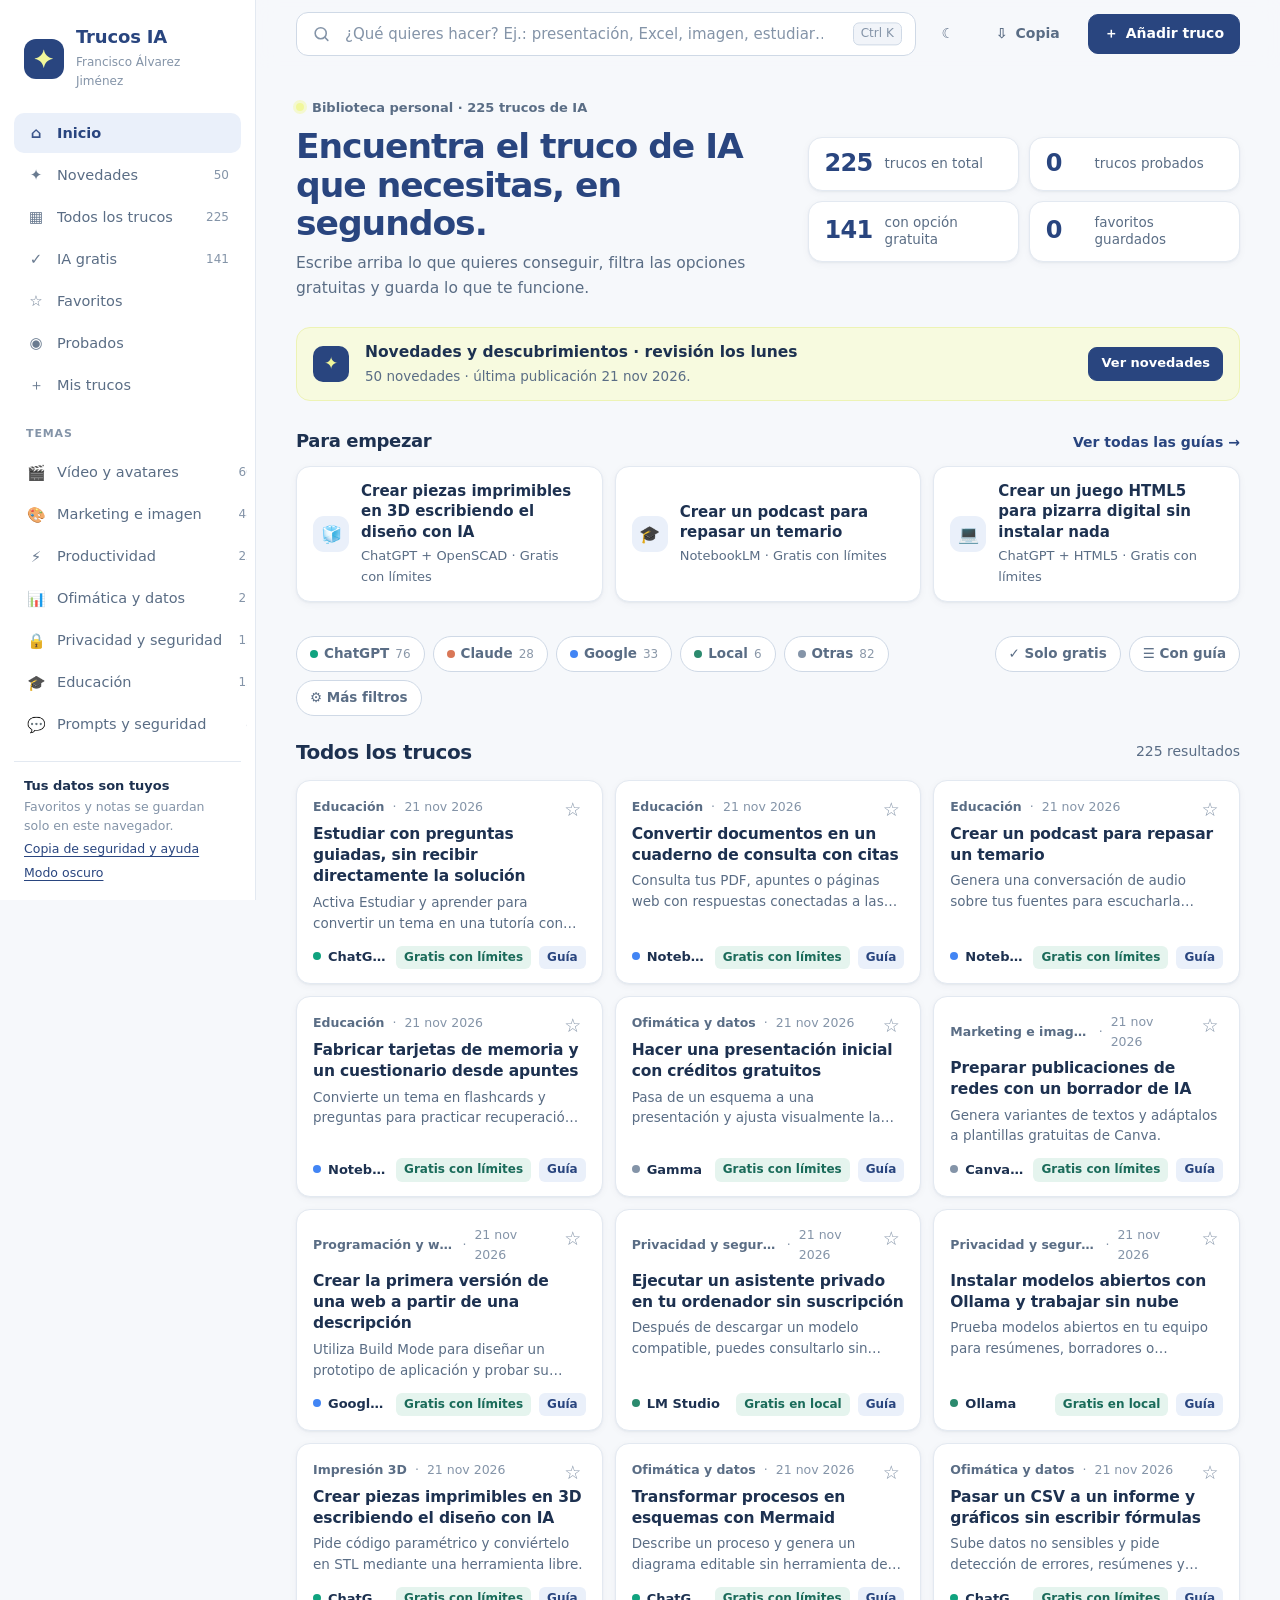
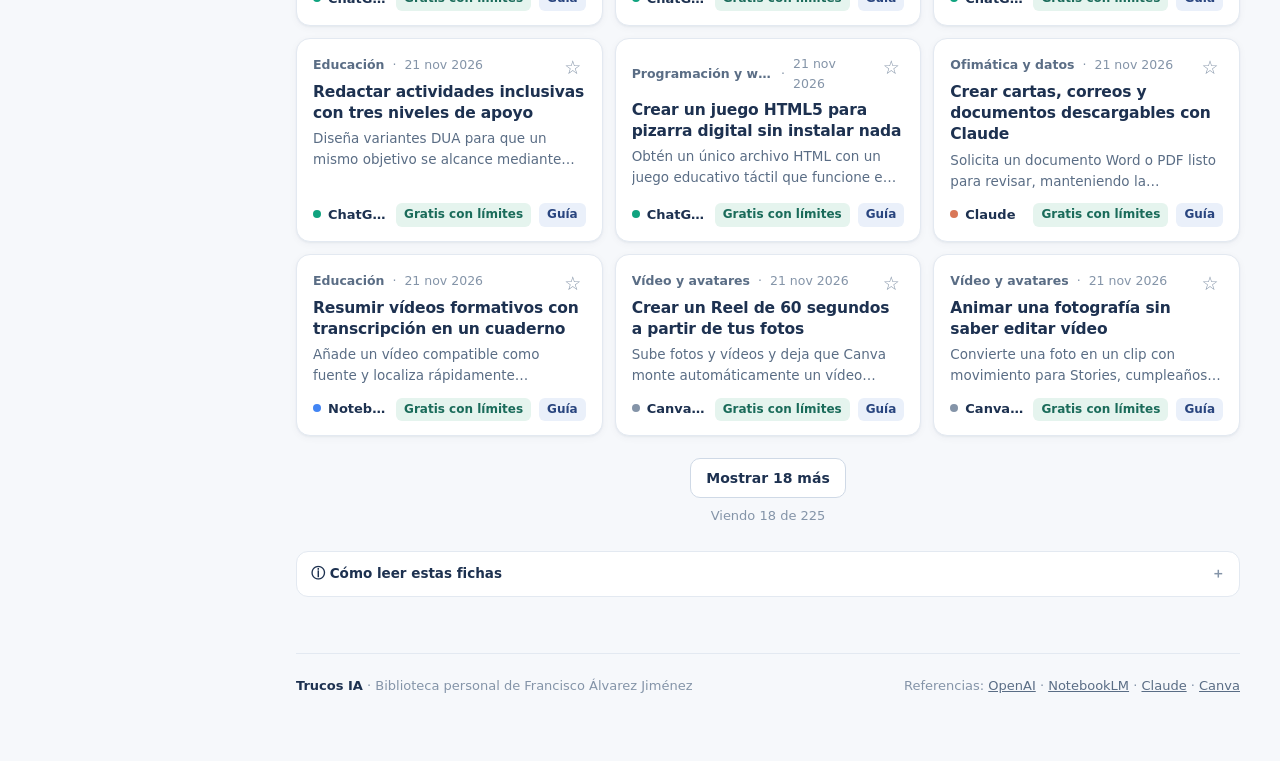
==== index.html @ e39f9076 "Documentar 8 trucos de MAXmaxdata con pasos de transcripciones originales y fuentes individuales" ====
<!DOCTYPE html>
<html lang="es">
<head>
<meta charset="UTF-8">
<meta name="viewport" content="width=device-width, initial-scale=1, viewport-fit=cover">
<title>Trucos IA · Francisco Álvarez Jiménez</title>
<meta name="description" content="Trucos IA: biblioteca de trucos y herramientas de inteligencia artificial, con filtros por tema, opciones gratuitas, guías paso a paso, prompts listos para copiar y novedades semanales.">
<meta name="author" content="Francisco Álvarez Jiménez">
<meta name="theme-color" content="#29457f">
<meta property="og:type" content="website">
<meta property="og:title" content="Trucos IA · Biblioteca de trucos de inteligencia artificial">
<meta property="og:description" content="Encuentra trucos de IA por tema, filtra los gratuitos, copia prompts y guarda tus favoritos.">
<meta property="og:locale" content="es_ES">
<meta name="twitter:card" content="summary">
<link rel="icon" href="data:image/svg+xml,%3Csvg xmlns='http://www.w3.org/2000/svg' viewBox='0 0 64 64'%3E%3Crect width='64' height='64' rx='16' fill='%2329457f'/%3E%3Cpath d='M32 12c1.6 10.4 9.6 18.4 20 20-10.4 1.6-18.4 9.6-20 20-1.6-10.4-9.6-18.4-20-20 10.4-1.6 18.4-9.6 20-20z' fill='%23f1f79b'/%3E%3C/svg%3E">
<script>try{if(localStorage.getItem('trucos-ia-tema')==='dark')document.documentElement.dataset.theme='dark'}catch(e){}</script>
<style>
/* ================================================================
   Trucos IA · Francisco Álvarez Jiménez
   Paleta APFA: blanco · azul #29457f · amarillo pálido #f1f79b
   Todo el tema se controla con las variables de :root.
   ================================================================ */
:root{
  color-scheme:light;
  --bg:#f6f8fb; --surface:#fff; --surface-2:#f1f4f9; --line:#e3e9f1; --line-strong:#cfd9e6;
  --text:#1d3150; --muted:#5a6d85; --faint:#8494a8;
  --brand:#29457f; --brand-hover:#1f3866; --brand-soft:#eaf0fa; --brand-ink:#fff;
  --accent:#f1f79b; --accent-soft:#f7fadf; --accent-ink:#4f6820;
  --ok:#1a6b5a; --ok-soft:#e5f4ee; --warn:#86602a; --warn-soft:#fdf5e4; --bad:#a3434f; --bad-soft:#fbedef;
  --shadow-sm:0 1px 2px rgba(29,49,80,.05),0 2px 8px rgba(29,49,80,.04);
  --shadow:0 12px 32px rgba(29,49,80,.10);
  --radius:14px; --sidebar:256px;
  --font:Inter,"Segoe UI",system-ui,-apple-system,Roboto,sans-serif;
}
[data-theme=dark]{
  color-scheme:dark;
  --bg:#0f1522; --surface:#161e2e; --surface-2:#1c2638; --line:#26324a; --line-strong:#33425e;
  --text:#e6ecf6; --muted:#a3b1c6; --faint:#7a89a1;
  --brand:#8fb0ec; --brand-hover:#a9c3f2; --brand-soft:#1f2c47; --brand-ink:#0f1522;
  --accent:#e9f08a; --accent-soft:#262d1c; --accent-ink:#d9e489;
  --ok:#6fd3b4; --ok-soft:#14302a; --warn:#f0c987; --warn-soft:#30281a; --bad:#f2a1aa; --bad-soft:#341c22;
  --shadow-sm:0 1px 2px rgba(0,0,0,.3); --shadow:0 16px 40px rgba(0,0,0,.45);
}
*,*::before,*::after{box-sizing:border-box}
[hidden]{display:none!important}
html{scroll-behavior:smooth;-webkit-text-size-adjust:100%}
body{margin:0;background:var(--bg);color:var(--text);font:15px/1.6 var(--font);-webkit-font-smoothing:antialiased}
button,input,select,textarea{font:inherit;color:inherit}
button{cursor:pointer}
a{color:var(--brand)}
::selection{background:var(--brand-soft)}
:focus-visible{outline:3px solid color-mix(in srgb,var(--brand) 55%,transparent);outline-offset:2px;border-radius:8px}
.sr-only{position:absolute;width:1px;height:1px;overflow:hidden;clip:rect(0 0 0 0);white-space:nowrap}
.skip{position:fixed;left:12px;top:-60px;z-index:200;background:var(--brand);color:var(--brand-ink);padding:10px 14px;border-radius:10px;text-decoration:none;font-weight:700}
.skip:focus{top:12px}

/* ---------- Estructura ---------- */
.shell{display:grid;grid-template-columns:var(--sidebar) minmax(0,1fr);min-height:100vh}
.sidebar{position:sticky;top:0;height:100vh;display:flex;flex-direction:column;gap:4px;padding:24px 14px 18px;background:var(--surface);border-right:1px solid var(--line);z-index:40;overflow:hidden}
.brand{display:flex;align-items:center;gap:12px;padding:2px 10px 18px;text-decoration:none;color:inherit}
.logo{width:40px;height:40px;border-radius:12px;background:#29457f;display:grid;place-items:center;flex:none}
.logo svg{width:22px;height:22px}
.brand-name{font-size:18px;font-weight:800;letter-spacing:-.01em;line-height:1.1;color:var(--brand)}
.brand-sub{display:block;font-size:12px;color:var(--faint);font-weight:500;margin-top:3px}
.nav-label{padding:16px 12px 6px;font-size:11px;font-weight:700;letter-spacing:.08em;text-transform:uppercase;color:var(--faint)}
.nav-list{display:grid;gap:2px}
.nav{all:unset;box-sizing:border-box;display:flex;align-items:center;gap:11px;width:100%;padding:9px 12px;border-radius:10px;color:var(--muted);cursor:pointer;font-size:14.5px;transition:background .15s,color .15s}
.nav:hover{background:var(--surface-2);color:var(--text)}
.nav:focus-visible{outline:3px solid color-mix(in srgb,var(--brand) 45%,transparent)}
.nav[aria-current=true]{background:var(--brand-soft);color:var(--brand);font-weight:700}
.nav-ico{width:20px;text-align:center;flex:none;font-size:15px;opacity:.9}
.nav-text{flex:1;min-width:0;overflow:hidden;text-overflow:ellipsis;white-space:nowrap}
.nav-count{font-size:12px;color:var(--faint);font-variant-numeric:tabular-nums}
.nav[aria-current=true] .nav-count{color:var(--brand)}
.nav .badge-new{background:var(--accent);color:#3f541a;font-size:11px;font-weight:800;padding:1px 7px;border-radius:99px}
.cat-scroll{overflow:auto;min-height:60px;flex:1;margin:0 -6px;padding:0 6px;scrollbar-width:thin;scrollbar-color:var(--line-strong) transparent}
.side-foot{border-top:1px solid var(--line);padding:14px 10px 0;font-size:12.5px;color:var(--faint);line-height:1.55}
.side-foot strong{display:block;color:var(--text);font-size:13px}
.side-foot button{all:unset;cursor:pointer;color:var(--brand);text-decoration:underline;text-underline-offset:3px;margin-top:6px;display:inline-block}

.main{min-width:0;width:100%;max-width:1320px;margin:0 auto;padding:0 40px 64px}
.topbar{position:sticky;top:0;z-index:30;display:flex;align-items:center;gap:10px;height:68px;background:color-mix(in srgb,var(--bg) 88%,transparent);backdrop-filter:blur(10px);-webkit-backdrop-filter:blur(10px);margin:0 -40px;padding:0 40px;border-bottom:1px solid transparent;transition:border-color .2s}
.topbar.scrolled{border-bottom-color:var(--line)}
.crumb{font-size:13px;color:var(--muted);margin-right:auto;white-space:nowrap;overflow:hidden;text-overflow:ellipsis}
.crumb b{color:var(--text);font-weight:700}

/* ---------- Botones ---------- */
.btn{display:inline-flex;align-items:center;justify-content:center;gap:8px;min-height:40px;padding:0 15px;border-radius:10px;border:1px solid var(--line-strong);background:var(--surface);color:var(--text);font-size:14px;font-weight:600;white-space:nowrap;transition:background .15s,border-color .15s,transform .1s}
.btn:hover{background:var(--surface-2)}
.btn:active{transform:translateY(1px)}
.btn.primary{background:var(--brand);border-color:var(--brand);color:var(--brand-ink)}
.btn.primary:hover{background:var(--brand-hover)}
.btn.ghost{border-color:transparent;background:transparent;color:var(--muted)}
.btn.ghost:hover{background:var(--surface-2);color:var(--text)}
.btn.sm{min-height:34px;padding:0 12px;font-size:13px;border-radius:9px}
.btn.icon{width:40px;padding:0}
.btn.danger{color:var(--bad)}
.link-btn{all:unset;cursor:pointer;color:var(--brand);font-weight:600;font-size:14px}
.link-btn:hover{text-decoration:underline;text-underline-offset:3px}
.menu-btn{display:none}

/* ---------- Portada ---------- */
.hero{padding:40px 0 28px;max-width:760px}
.hero-kicker{font-size:13px;font-weight:600;color:var(--muted);display:flex;align-items:center;gap:8px}
.hero-kicker::before{content:"";width:8px;height:8px;border-radius:50%;background:var(--accent);box-shadow:0 0 0 3px color-mix(in srgb,var(--accent) 45%,transparent)}
.hero h1{font-size:clamp(30px,3.6vw,44px);line-height:1.12;letter-spacing:-.03em;margin:12px 0 12px;font-weight:800;color:var(--brand)}
.hero p{margin:0;font-size:16.5px;color:var(--muted);max-width:620px}
.hero-search{margin-top:24px}

.stats{display:grid;grid-template-columns:repeat(4,minmax(0,1fr));gap:12px;margin:8px 0 32px}
.stat{all:unset;box-sizing:border-box;cursor:pointer;background:var(--surface);border:1px solid var(--line);border-radius:var(--radius);padding:16px 18px;box-shadow:var(--shadow-sm);transition:border-color .15s,transform .15s}
.stat:hover{border-color:var(--line-strong);transform:translateY(-1px)}
.stat:focus-visible{outline:3px solid color-mix(in srgb,var(--brand) 45%,transparent)}
.stat-n{font-size:26px;font-weight:800;letter-spacing:-.03em;color:var(--brand);line-height:1.15;font-variant-numeric:tabular-nums}
.stat-l{font-size:13.5px;color:var(--muted);margin-top:2px}
.progress{height:6px;border-radius:99px;background:var(--surface-2);margin-top:10px;overflow:hidden}
.progress span{display:block;height:100%;background:var(--brand);border-radius:99px;transition:width .4s}

.banner{display:flex;align-items:center;gap:16px;padding:16px 18px;border-radius:var(--radius);background:var(--accent-soft);border:1px solid color-mix(in srgb,var(--accent) 70%,var(--line));margin:0 0 36px}
.banner-ico{width:42px;height:42px;border-radius:12px;background:var(--brand);color:var(--accent);display:grid;place-items:center;font-size:20px;flex:none}
.banner-text{flex:1;min-width:0}
.banner-text strong{display:block;font-size:15.5px;color:var(--text)}
.banner-text span{font-size:13.5px;color:var(--muted)}
.banner .btn{flex:none}

.section-title{display:flex;align-items:baseline;justify-content:space-between;gap:12px;margin:0 0 14px}
.section-title h2{margin:0;font-size:20px;letter-spacing:-.02em;color:var(--text)}
.picks{display:grid;grid-template-columns:repeat(3,minmax(0,1fr));gap:14px;margin-bottom:40px}
.pick{all:unset;box-sizing:border-box;cursor:pointer;display:flex;gap:14px;align-items:flex-start;padding:18px;border-radius:var(--radius);background:var(--surface);border:1px solid var(--line);box-shadow:var(--shadow-sm);transition:border-color .15s,box-shadow .15s,transform .15s}
.pick:hover{border-color:var(--line-strong);box-shadow:var(--shadow);transform:translateY(-2px)}
.pick:focus-visible{outline:3px solid color-mix(in srgb,var(--brand) 45%,transparent)}
.pick-ico{width:40px;height:40px;border-radius:11px;background:var(--brand-soft);display:grid;place-items:center;font-size:19px;flex:none}
.pick strong{display:block;font-size:15px;line-height:1.35;color:var(--text)}
.pick small{display:block;font-size:13px;color:var(--muted);margin-top:4px}

/* ---------- Buscador y filtros ---------- */
.search{position:relative;display:block}
.search svg{position:absolute;left:16px;top:50%;transform:translateY(-50%);width:19px;height:19px;color:var(--faint);pointer-events:none}
.search input{width:100%;height:52px;border-radius:13px;border:1px solid var(--line-strong);background:var(--surface);padding:0 92px 0 48px;font-size:15.5px;outline:none;box-shadow:var(--shadow-sm);transition:border-color .15s,box-shadow .15s}
.search input::placeholder{color:var(--faint)}
.search input:focus{border-color:var(--brand);box-shadow:0 0 0 4px color-mix(in srgb,var(--brand) 14%,transparent)}
.search input::-webkit-search-cancel-button{display:none}
.search .kbd{position:absolute;right:14px;top:50%;transform:translateY(-50%);font-size:12px;color:var(--faint);border:1px solid var(--line-strong);border-radius:6px;padding:1px 7px;background:var(--surface-2)}
.search .clear-search{position:absolute;right:10px;top:50%;transform:translateY(-50%);border:0;background:var(--surface-2);border-radius:8px;width:30px;height:30px;color:var(--muted);font-size:17px;line-height:1}

.workspace{scroll-margin-top:80px}
.toolbar{display:flex;flex-wrap:wrap;gap:8px;align-items:center;margin:16px 0 0}
.chips{display:flex;gap:8px;flex-wrap:wrap}
.chip{border:1px solid var(--line-strong);background:var(--surface);color:var(--muted);border-radius:99px;padding:6px 13px;font-size:13.5px;font-weight:600;transition:background .15s,border-color .15s,color .15s;display:inline-flex;align-items:center;gap:6px}
.chip:hover{border-color:var(--brand);color:var(--text)}
.chip[aria-pressed=true]{background:var(--brand);border-color:var(--brand);color:var(--brand-ink)}
.chip .n{font-size:12px;opacity:.7;font-weight:500}
.chip.free[aria-pressed=true]{background:var(--ok);border-color:var(--ok)}
.toolbar .spacer{flex:1}
.more-filters{display:grid;grid-template-columns:repeat(5,minmax(0,1fr));gap:10px;margin-top:12px;padding:14px;background:var(--surface);border:1px solid var(--line);border-radius:var(--radius)}
.more-filters label{display:grid;gap:5px;font-size:12px;font-weight:600;color:var(--muted)}
select.select{appearance:none;width:100%;height:40px;border-radius:10px;border:1px solid var(--line-strong);background:var(--surface) url("data:image/svg+xml,%3Csvg xmlns='http://www.w3.org/2000/svg' width='12' height='8'%3E%3Cpath d='m1 1 5 5 5-5' fill='none' stroke='%238494a8' stroke-width='1.6'/%3E%3C/svg%3E") no-repeat right 12px center;padding:0 32px 0 12px;font-size:14px;color:var(--text);cursor:pointer}
select.select:focus{border-color:var(--brand);outline:none;box-shadow:0 0 0 3px color-mix(in srgb,var(--brand) 14%,transparent)}

.results-head{display:flex;align-items:center;justify-content:space-between;gap:12px;flex-wrap:wrap;margin:26px 0 14px}
.results-head h2{margin:0;font-size:22px;letter-spacing:-.02em}
.results-count{font-size:14px;color:var(--muted)}
.active-filters{display:flex;flex-wrap:wrap;gap:6px;align-items:center;margin:-4px 0 16px}
.tag-x{display:inline-flex;align-items:center;gap:6px;border:0;background:var(--brand-soft);color:var(--brand);border-radius:8px;padding:4px 6px 4px 10px;font-size:13px;font-weight:600}
.tag-x span{font-size:15px;line-height:1;opacity:.7}
.tag-x:hover span{opacity:1}

.intro-note{font-size:13.5px;color:var(--muted);background:var(--surface);border:1px solid var(--line);border-radius:12px;padding:0 14px;margin-bottom:16px}
.intro-note summary{cursor:pointer;padding:11px 0;font-weight:600;color:var(--text);list-style:none;display:flex;align-items:center;gap:8px}
.intro-note summary::-webkit-details-marker{display:none}
.intro-note summary::after{content:"＋";margin-left:auto;color:var(--faint)}
.intro-note[open] summary::after{content:"－"}
.intro-note p{margin:0 0 12px;line-height:1.65}

/* ---------- Tarjetas ---------- */
.cards{display:grid;grid-template-columns:repeat(auto-fill,minmax(290px,1fr));gap:14px}
.card{position:relative;display:flex;flex-direction:column;background:var(--surface);border:1px solid var(--line);border-radius:var(--radius);padding:18px 18px 16px;box-shadow:var(--shadow-sm);transition:border-color .15s,box-shadow .15s,transform .15s;min-height:212px}
.card:hover{border-color:var(--line-strong);box-shadow:var(--shadow);transform:translateY(-2px)}
.card:focus-within{border-color:var(--brand)}
.card-meta{display:flex;align-items:center;gap:8px;font-size:12.5px;color:var(--faint);padding-right:34px;min-height:22px}
.card-meta .cat{font-weight:600;color:var(--muted);white-space:nowrap;overflow:hidden;text-overflow:ellipsis}
.card h3{margin:8px 0 6px;font-size:16px;line-height:1.38;letter-spacing:-.01em;font-weight:700}
.card-link{all:unset;cursor:pointer;color:var(--text)}
.card-link::after{content:"";position:absolute;inset:0;border-radius:inherit}
.card-link:focus-visible{outline:none}
.card p{margin:0;font-size:13.5px;color:var(--muted);line-height:1.55;display:-webkit-box;-webkit-box-orient:vertical;-webkit-line-clamp:2;overflow:hidden}
.card-foot{display:flex;align-items:center;gap:8px;margin-top:auto;padding-top:16px;flex-wrap:wrap}
.tool{font-size:13px;font-weight:600;color:var(--text);flex:1;min-width:0;white-space:nowrap;overflow:hidden;text-overflow:ellipsis}
.fam-dot{display:inline-block;width:8px;height:8px;border-radius:50%;margin-right:7px;vertical-align:1px;background:var(--faint)}
.fav{position:absolute;top:12px;right:12px;z-index:2;border:0;background:transparent;width:34px;height:34px;border-radius:9px;color:var(--faint);font-size:19px;line-height:1;display:grid;place-items:center}
.fav:hover{background:var(--surface-2);color:#c18b28}
.fav.on{color:#d39b2a}
mark{background:var(--accent);color:inherit;border-radius:3px;padding:0 1px}

.pill{display:inline-flex;align-items:center;gap:5px;padding:2px 8px;border-radius:6px;font-size:12px;font-weight:600;background:var(--surface-2);color:var(--muted);white-space:nowrap}
.pill.free{background:var(--ok-soft);color:var(--ok)}
.pill.local{background:var(--ok-soft);color:var(--ok)}
.pill.unknown{background:var(--warn-soft);color:var(--warn)}
.pill.paid{background:var(--bad-soft);color:var(--bad)}
.pill.new{background:var(--accent);color:#3f541a}
.pill.guide{background:var(--brand-soft);color:var(--brand)}
.pill.done{background:var(--ok-soft);color:var(--ok)}

.empty{grid-column:1/-1;text-align:center;padding:56px 24px;border:1px dashed var(--line-strong);border-radius:var(--radius);background:var(--surface);color:var(--muted)}
.empty .big{font-size:34px;margin-bottom:6px}
.empty strong{display:block;color:var(--text);font-size:17px;margin-bottom:4px}
.empty .btn{margin-top:14px}
.more{text-align:center;padding:28px 0 0}
.more small{display:block;margin-top:8px;color:var(--faint);font-size:13px}

.footer{margin-top:56px;padding-top:22px;border-top:1px solid var(--line);font-size:13px;color:var(--faint);display:flex;flex-wrap:wrap;justify-content:space-between;gap:10px 24px}
.footer strong{color:var(--text)}
.footer a{color:var(--muted)}

/* ---------- Modal ---------- */
.overlay{position:fixed;inset:0;z-index:100;background:rgba(18,30,52,.45);backdrop-filter:blur(4px);-webkit-backdrop-filter:blur(4px);display:flex;align-items:center;justify-content:center;padding:24px;animation:fade .15s ease}
.modal{width:min(720px,100%);max-height:min(90vh,940px);display:flex;flex-direction:column;background:var(--surface);border:1px solid var(--line);border-radius:18px;box-shadow:0 30px 80px rgba(18,30,52,.3);overflow:hidden;animation:rise .18s ease}
.modal:focus{outline:none}
.modal-head{display:flex;align-items:center;gap:8px;padding:12px 14px 12px 22px;border-bottom:1px solid var(--line)}
.modal-head .where{flex:1;font-size:13px;color:var(--muted);white-space:nowrap;overflow:hidden;text-overflow:ellipsis}
.modal-body{overflow:auto;padding:24px 28px 30px;overscroll-behavior:contain}
.modal h2{font-size:25px;line-height:1.25;letter-spacing:-.025em;margin:12px 0 8px;color:var(--text)}
.meta-row{display:flex;flex-wrap:wrap;gap:6px;align-items:center}
.sub{font-size:13px;color:var(--faint)}
.lead{font-size:15.5px;color:var(--muted);line-height:1.7;margin:14px 0 0}
.block-title{font-size:15px;font-weight:700;margin:26px 0 10px;color:var(--text)}
.steps{list-style:none;margin:0;padding:0;counter-reset:s}
.steps li{counter-increment:s;position:relative;padding:0 0 12px 40px;line-height:1.65}
.steps li::before{content:counter(s);position:absolute;left:0;top:0;width:27px;height:27px;border-radius:8px;background:var(--brand-soft);color:var(--brand);display:grid;place-items:center;font-weight:700;font-size:13px}
.prompt{position:relative;white-space:pre-wrap;background:var(--surface-2);border:1px solid var(--line);border-radius:12px;padding:16px;font-size:14px;line-height:1.7;}
.split{display:flex;align-items:center;justify-content:space-between;gap:10px}
.callout{background:var(--warn-soft);color:var(--warn);border-radius:12px;padding:12px 14px;font-size:13.5px;line-height:1.6;margin-top:18px}
.callout.info{background:var(--brand-soft);color:var(--brand)}
.links{display:flex;flex-wrap:wrap;gap:8px}
.src{display:inline-flex;align-items:center;gap:7px;text-decoration:none;font-size:14px;font-weight:600;color:var(--brand);background:var(--brand-soft);border-radius:10px;padding:9px 13px}
.src:hover{filter:brightness(.97);text-decoration:underline;text-underline-offset:3px}
.mine-box{margin-top:28px;padding-top:6px;border-top:1px solid var(--line)}
.row{display:flex;flex-wrap:wrap;gap:8px;align-items:center}
.seg{display:inline-flex;border:1px solid var(--line-strong);border-radius:10px;overflow:hidden}
.seg button{border:0;background:var(--surface);padding:8px 12px;font-size:13.5px;font-weight:600;color:var(--muted);border-right:1px solid var(--line)}
.seg button:last-child{border-right:0}
.seg button[aria-pressed=true]{background:var(--brand);color:var(--brand-ink)}
.field{width:100%;border:1px solid var(--line-strong);background:var(--surface);border-radius:10px;padding:11px 12px;font-size:14.5px;outline:none;resize:vertical}
.field:focus{border-color:var(--brand);box-shadow:0 0 0 3px color-mix(in srgb,var(--brand) 14%,transparent)}
.label{display:block;font-size:13px;font-weight:600;color:var(--muted);margin:16px 0 6px}
.hint{font-size:12.5px;color:var(--faint);margin:6px 0 0}
.grid2{display:grid;grid-template-columns:1fr 1fr;gap:0 14px}
.modal-foot{display:flex;gap:8px;flex-wrap:wrap;justify-content:flex-end;margin-top:24px}
.file-btn{position:relative;overflow:hidden}
.file-btn input{position:absolute;inset:0;opacity:0;cursor:pointer}

.toast{position:fixed;left:50%;bottom:24px;transform:translate(-50%,16px);background:var(--text);color:var(--bg);padding:11px 18px;border-radius:12px;font-size:14px;font-weight:600;box-shadow:var(--shadow);opacity:0;pointer-events:none;transition:opacity .2s,transform .2s;z-index:150;max-width:calc(100% - 32px)}
.toast.show{opacity:1;transform:translate(-50%,0)}
.to-top{position:fixed;right:22px;bottom:22px;z-index:35;width:44px;height:44px;border-radius:12px;border:1px solid var(--line-strong);background:var(--surface);color:var(--brand);font-size:18px;box-shadow:var(--shadow);opacity:0;pointer-events:none;transform:translateY(8px);transition:.2s}
.to-top.show{opacity:1;pointer-events:auto;transform:none}
.backdrop{display:none}
@keyframes fade{from{opacity:0}}
@keyframes rise{from{opacity:0;transform:translateY(10px) scale(.99)}}

/* ---------- Adaptación a pantallas ---------- */
@media (max-width:1180px){.main{padding:0 28px 56px}.topbar{margin:0 -28px;padding:0 28px}.more-filters{grid-template-columns:repeat(3,minmax(0,1fr))}.stats{grid-template-columns:repeat(2,minmax(0,1fr))}}
@media (max-width:960px){
  .shell{display:block}
  .sidebar{position:fixed;left:0;top:0;width:280px;height:100dvh;transform:translateX(-100%);transition:transform .25s ease;box-shadow:none}
  .sidebar.open{transform:none;box-shadow:12px 0 40px rgba(18,30,52,.2)}
  .backdrop.open{display:block;position:fixed;inset:0;z-index:39;background:rgba(18,30,52,.35)}
  .menu-btn{display:inline-flex}
  .picks{grid-template-columns:1fr}
}
@media (max-width:640px){
  body{font-size:15px}
  .main{padding:0 16px 40px}
  .topbar{margin:0 -16px;padding:0 16px;height:60px}
  .btn .lbl{display:none}
  .hero{padding:24px 0 20px}
  .hero p{font-size:15px}
  .stats{gap:8px;margin-bottom:24px}
  .stat{padding:13px 14px}
  .stat-n{font-size:22px}
  .banner{flex-wrap:wrap}
  .banner .btn{width:100%}
  .search .kbd{display:none}
  .chips{flex-wrap:nowrap;overflow-x:auto;margin:0 -16px;padding:2px 16px 4px;scrollbar-width:none}
  .chips::-webkit-scrollbar{display:none}
  .chip{flex:none}
  .more-filters{grid-template-columns:1fr 1fr}
  .cards{grid-template-columns:1fr}
  .card{min-height:0}
  .overlay{padding:0;align-items:flex-end}
  .modal{max-height:94dvh;border-radius:18px 18px 0 0}
  .modal-body{padding:18px 18px 28px}
  .modal h2{font-size:21px}
  .grid2{grid-template-columns:1fr}
  .footer{display:block}.footer>span{display:block;margin-bottom:8px}
  .to-top{right:14px;bottom:14px}
}

/* ---------- v2.1 · aprovechamiento del espacio ---------- */
.main{max-width:1560px}
.topbar{gap:12px;height:68px}
.topbar .search{flex:1;max-width:720px;margin-right:auto}
.topbar .search input{height:44px;border-radius:12px;font-size:15px;box-shadow:none;background:var(--surface)}
.nav{padding:8px 12px}
.hero-grid{display:grid;grid-template-columns:minmax(0,1.1fr) minmax(0,1fr);gap:36px;align-items:center;padding:30px 0 26px}
.hero{padding:0;max-width:none}
.hero h1{font-size:clamp(26px,2.7vw,36px);margin:8px 0 8px}
.hero p{font-size:15.5px}
.stats{margin:0;gap:10px}
.stats{grid-template-columns:repeat(2,minmax(0,1fr))}
.stat{display:grid;grid-template-columns:auto 1fr;align-items:center;column-gap:12px;padding:12px 16px}
.stat-n{font-size:24px;min-width:2.2ch}
.stat-l{margin:0;line-height:1.3}
.stat .progress{grid-column:1/-1;margin-top:8px}
.banner{padding:12px 16px;margin:0 0 26px}
.banner-ico{width:36px;height:36px;font-size:17px;border-radius:10px}
.section-title{margin-bottom:10px}
.section-title h2{font-size:18px}
.picks{gap:12px;margin-bottom:30px}
.pick{padding:14px 16px;gap:12px;align-items:center}
.pick-ico{width:36px;height:36px;font-size:17px}
.toolbar{margin:0;padding-top:4px}
#home[hidden]+.workspace .toolbar{padding-top:22px}
.results-head{margin:20px 0 12px;flex-wrap:wrap;justify-content:flex-start;row-gap:8px}
.results-head h2{font-size:20px;margin-right:4px}
.active-filters{margin:0;flex:1;min-width:0}
.active-filters.empty-f{flex:1}
.results-count{margin-left:auto}
.cards{grid-template-columns:repeat(auto-fill,minmax(280px,1fr));gap:12px}
.card{padding:15px 16px 14px;min-height:0}
.card h3{margin:6px 0 4px;font-size:15.5px}
.card-foot{padding-top:12px}
.intro-note{margin:24px 0 0}
.more{padding-top:22px}
.side-foot button{display:block;margin-top:4px}
.hero-kicker{display:block}.hero-kicker::before{display:inline-block;margin-right:8px;vertical-align:1px}
@media (max-width:1180px){.hero-grid{grid-template-columns:1fr;gap:18px}.stats{grid-template-columns:repeat(4,minmax(0,1fr))}.stat{grid-template-columns:1fr}.stat-n{min-width:0}}
@media (max-width:960px){
  .picks{grid-template-columns:1fr 1fr 1fr}
  .toolbar{flex-wrap:nowrap;overflow-x:auto;margin:0 -28px;padding:4px 28px 6px;scrollbar-width:none;-webkit-overflow-scrolling:touch}
  .toolbar::-webkit-scrollbar{display:none}
  .toolbar .chips{display:contents}
  .toolbar .spacer{display:none}
  #freeChip,#guideChip,#filtersBtn{order:-1}
  .chip{flex:none;min-height:36px}
}
@media (max-width:760px){.picks{grid-template-columns:1fr}.stats{grid-template-columns:repeat(2,minmax(0,1fr))}}
@media (max-width:640px){
  .topbar{gap:6px;height:60px}
  #themeBtn,#backupBtn{display:none}
  .topbar .search input{height:42px;padding-right:40px;font-size:16px}
  .topbar .search svg{left:13px}.topbar .search input{padding-left:40px}
  .hero-grid{padding:18px 0 18px;gap:14px}
  .hero p{font-size:14.5px}
  .stat{padding:10px 12px}.stat-n{font-size:20px}.stat-l{font-size:12.5px}
  .picks{gap:8px;margin-bottom:22px}
  .pick{padding:12px 14px}
  #home[hidden]+.workspace .toolbar{padding-top:12px}
  .results-head h2{font-size:18px}
  /* móvil: una sola fila deslizable de filtros */
  .toolbar{flex-wrap:nowrap;overflow-x:auto;margin:0 -16px;padding:4px 16px 6px;gap:8px;scrollbar-width:none;-webkit-overflow-scrolling:touch}
  .toolbar::-webkit-scrollbar{display:none}
  .toolbar .chips{display:contents}
  .toolbar .spacer{display:none}
  #freeChip,#guideChip,#filtersBtn{order:-1}
  .chip{flex:none;min-height:36px}
  .more-filters{padding:12px;gap:8px}
  /* cabecera de resultados ordenada */
  .results-head{margin:14px 0 10px}
  .results-head h2{order:1}.results-count{order:2}
  .active-filters{order:3;flex:1 1 100%}
  .active-filters.empty-f{display:none}
  /* «Para empezar» como carrusel horizontal */
  .picks{display:flex;overflow-x:auto;scroll-snap-type:x mandatory;scroll-padding:0 16px;margin:0 -16px 20px;padding:2px 16px 8px;scrollbar-width:none}
  .picks::-webkit-scrollbar{display:none}
  .pick{flex:0 0 84%;scroll-snap-align:start}
  .section-title h2{font-size:17px}
  .card{padding:14px 14px 12px}
  .card-foot{gap:6px}
  .hero-kicker{font-size:12.5px}
  .hero h1{font-size:25px}
}
@media (prefers-reduced-motion:reduce){*,*::before,*::after{animation:none!important;transition:none!important;scroll-behavior:auto!important}}
@media print{
  body{background:#fff}.shell,.toast,.to-top,.modal-head{display:none!important}
  .overlay{position:static;background:none;backdrop-filter:none;padding:0}.modal{box-shadow:none;border:0;max-height:none}.modal-body{overflow:visible}
  .mine-box,.modal-foot{display:none}
}

/* ---------- Navegación móvil principal · Trucos IA ---------- */
.mobile-bottom-nav{display:none}
.stat:focus-visible{outline:3px solid var(--brand);outline-offset:3px}
@media (max-width:640px){
  .mobile-bottom-nav{display:grid;grid-template-columns:repeat(5,minmax(0,1fr));position:fixed;z-index:35;bottom:0;left:0;right:0;background:var(--surface);border-top:1px solid var(--line);box-shadow:0 -7px 28px rgba(30,50,80,.08);padding:5px max(6px,env(safe-area-inset-right)) calc(5px + env(safe-area-inset-bottom)) max(6px,env(safe-area-inset-left));}
  .mobile-bottom-nav button{appearance:none;border:0;background:transparent;border-radius:10px;color:var(--muted);display:flex;flex-direction:column;align-items:center;justify-content:center;gap:1px;font:inherit;font-size:10px;font-weight:680;line-height:1.1;min-height:48px;min-width:0;padding:4px 1px;cursor:pointer;}
  .mobile-bottom-nav button[aria-current="page"]{background:var(--brand-soft);color:var(--brand);}
  .mobile-bottom-nav button:focus-visible{outline:2px solid var(--brand);outline-offset:-2px}
  .mobile-bottom-nav .mobile-icon{font-family:system-ui,sans-serif;font-size:22px;line-height:1.1;font-weight:600}
  .main{padding-bottom:calc(88px + env(safe-area-inset-bottom))}
  .to-top{bottom:calc(74px + env(safe-area-inset-bottom))}
  .modal{padding-bottom:env(safe-area-inset-bottom)}
  .overlay{z-index:60}
  .stats .stat{min-height:68px}
  .stats .stat:focus-visible{outline-offset:1px}
  .search input{font-size:16px} /* evita el zoom automático del iPhone */
  .toolbar{scroll-padding-inline:16px}
  #workspace{scroll-margin-top:70px}
  .card{touch-action:manipulation}
}
@media(max-width:350px){.mobile-bottom-nav button{font-size:9px}.mobile-bottom-nav .mobile-icon{font-size:20px}}

/* Búsqueda ampliada: indicación breve de resultados relacionados */
.search-assist{margin:0 0 12px;padding:9px 12px;border-radius:10px;background:var(--brand-soft);color:var(--brand);border:1px solid var(--line);font-size:12px;line-height:1.45}
.search-assist[hidden]{display:none!important}
</style>
</head>
<body>
<a class="skip" href="#workspace">Saltar al buscador</a>
<noscript><p style="padding:20px;font-family:sans-serif">Esta biblioteca necesita JavaScript para mostrar y filtrar los trucos.</p></noscript>
<div class="backdrop" id="backdrop"></div>
<div class="shell">
  <aside class="sidebar" id="sidebar" aria-label="Navegación">
    <a href="./" class="brand" id="brandLink">
      <span class="logo" aria-hidden="true"><svg viewBox="0 0 24 24"><path d="M12 2c.6 4.9 4.5 8.8 9.4 9.4.3 0 .3.4 0 .5-4.9.6-8.8 4.5-9.4 9.4 0 .3-.4.3-.5 0-.6-4.9-4.5-8.8-9.4-9.4-.3 0-.3-.4 0-.5 4.9-.6 8.8-4.5 9.4-9.4.1-.3.5-.3.5 0z" fill="#f1f79b"/></svg></span>
      <span><span class="brand-name">Trucos IA</span><span class="brand-sub">Francisco Álvarez Jiménez</span></span>
    </a>
    <nav class="nav-list" id="mainNav" aria-label="Secciones"></nav>
    <div class="nav-label">Temas</div>
    <div class="cat-scroll"><nav class="nav-list" id="categoryNav" aria-label="Temas"></nav></div>
    <div class="side-foot">
      <strong>Tus datos son tuyos</strong>
      Favoritos y notas se guardan solo en este navegador.<br>
      <button type="button" id="backupSidebar">Copia de seguridad y ayuda</button> <button type="button" id="themeBtn2">Modo oscuro</button>
    </div>
  </aside>

  <main class="main" id="content">
    <header class="topbar" id="topbar">
      <button class="btn icon ghost menu-btn" id="menuBtn" aria-label="Abrir menú" aria-controls="sidebar" aria-expanded="false">☰</button>
<label class="search" for="q">
  <span class="sr-only">Buscar trucos</span>
  <svg viewBox="0 0 24 24" fill="none" stroke="currentColor" stroke-width="2" stroke-linecap="round" aria-hidden="true"><circle cx="11" cy="11" r="7"/><path d="m20 20-3.5-3.5"/></svg>
  <input type="search" id="q" placeholder="¿Qué quieres hacer? Ej.: presentación, Excel, imagen, estudiar…" autocomplete="off" enterkeyhint="search">
  <span class="kbd" id="kbd">Ctrl K</span>
  <button type="button" class="clear-search" id="clearSearch" aria-label="Borrar búsqueda" hidden>×</button>
</label>
      <button class="btn ghost icon" id="themeBtn" aria-label="Cambiar a modo oscuro" title="Modo claro / oscuro">☾</button>
      <button class="btn ghost" id="backupBtn" title="Copia de seguridad">⇩ <span class="lbl">Copia</span></button>
      <button class="btn primary" id="addBtn">＋ <span class="lbl">Añadir truco</span></button>
    </header>

    <section id="home">
      <div class="hero-grid">
        <div class="hero">
          <div class="hero-kicker">Biblioteca personal · <span id="heroCount">175</span> trucos de IA</div>
          <h1>Encuentra el truco de IA que necesitas, en segundos.</h1>
          <p>Escribe arriba lo que quieres conseguir, filtra las opciones gratuitas y guarda lo que te funcione.</p>
        </div>
        <div class="stats" id="stats" aria-label="Resumen"></div>
      </div>
      <div class="banner" id="banner">
        <div class="banner-ico" aria-hidden="true">✦</div>
        <div class="banner-text"><strong>Novedades y descubrimientos · revisión los lunes</strong><span id="bannerText">Comprobando si hay novedades…</span></div>
        <button class="btn primary sm" id="bannerBtn">Ver novedades</button>
      </div>
      <div class="section-title"><h2>Para empezar</h2><button class="link-btn" id="allGuides">Ver todas las guías →</button></div>
      <div class="picks" id="picks"></div>
    </section>

    <section class="workspace" id="workspace" aria-labelledby="viewTitle">

      <div class="toolbar">
        <div class="chips" id="famChips" role="group" aria-label="Herramienta"></div>
        <span class="spacer"></span>
        <button class="chip free" id="freeChip" aria-pressed="false">✓ Solo gratis</button>
        <button class="chip" id="guideChip" aria-pressed="false">☰ Con guía</button>
        <button class="chip" id="filtersBtn" aria-expanded="false" aria-controls="moreFilters">⚙ Más filtros</button>
      </div>
      <div class="more-filters" id="moreFilters" hidden>
        <label>Tema<select class="select" id="fCategory"></select></label>
        <label>Herramienta concreta<select class="select" id="fTool"></select></label>
        <label>Coste<select class="select" id="fCost">
          <option value="all">Cualquiera</option><option value="limited">Gratis con límites</option><option value="local">Gratis en local</option><option value="unknown">Por confirmar</option><option value="paid">De pago</option></select></label>
        <label>Procedencia<select class="select" id="fOrigin">
          <option value="all">Todas</option><option value="curated">Selección propia</option><option value="max">MAXmaxdata</option><option value="mine">Mis trucos</option></select></label>
        <label>Ordenar<select class="select" id="fSort">
          <option value="recommended">Más útiles primero</option><option value="new">Más recientes</option><option value="old">Más antiguos</option><option value="az">Título A–Z</option></select></label>
      </div>

      <div class="results-head"><h2 id="viewTitle">Todos los trucos</h2><div class="active-filters" id="activeFilters"></div><span class="results-count" id="count" aria-live="polite"></span></div>
      <p class="search-assist" id="searchAssist" role="status" hidden></p>
      <div id="newsPanel" class="callout info" hidden></div>
      <div class="cards" id="cards"></div>
      <div class="more" id="more"></div>
      <details class="intro-note" id="sourceNote">
        <summary>ⓘ Cómo leer estas fichas</summary>
        <p><strong>Selección propia</strong>: guías con pasos, prompt y enlace a documentación oficial. <strong>MAXmaxdata</strong>: fichas de enlace a publicaciones públicas; los pasos exactos están en la publicación o vídeo original, que no se ha podido revisar completo. Las etiquetas de coste son orientativas: los planes de cada herramienta pueden cambiar.</p>
      </details>
    </section>

    <footer class="footer">
      <span><strong>Trucos IA</strong> · Biblioteca personal de Francisco Álvarez Jiménez</span>
      <span>Referencias: <a target="_blank" rel="noopener noreferrer" href="https://help.openai.com/es-es/articles/9275245-chatgpt-free-tier-faq">OpenAI</a> · <a target="_blank" rel="noopener noreferrer" href="https://support.google.com/gemininotebook/answer/16213268?hl=es">NotebookLM</a> · <a target="_blank" rel="noopener noreferrer" href="https://support.claude.com/en/articles/11049762-choose-a-claude-plan">Claude</a> · <a target="_blank" rel="noopener noreferrer" href="https://www.canva.com/help/using-canva-ai/">Canva</a></span>
    </footer>
  </main>
</div>


<!-- Navegación inferior: visible únicamente en teléfonos -->
<nav class="mobile-bottom-nav" id="mobileBottomNav" aria-label="Navegación rápida móvil">
  <button type="button" data-mobile-nav="home" aria-label="Inicio"><span class="mobile-icon" aria-hidden="true">⌂</span><span>Inicio</span></button>
  <button type="button" data-mobile-nav="news" aria-label="Novedades"><span class="mobile-icon" aria-hidden="true">✦</span><span>Novedades</span></button>
  <button type="button" data-mobile-nav="search" aria-label="Buscar"><span class="mobile-icon" aria-hidden="true">⌕</span><span>Buscar</span></button>
  <button type="button" data-mobile-nav="free" aria-label="IA gratis"><span class="mobile-icon" aria-hidden="true">◇</span><span>IA gratis</span></button>
  <button type="button" data-mobile-nav="favorites" aria-label="Favoritos"><span class="mobile-icon" aria-hidden="true">☆</span><span>Favoritos</span></button>
</nav>

<div class="overlay" id="overlay" hidden>
  <section class="modal" id="modal" tabindex="-1" role="dialog" aria-modal="true" aria-labelledby="mTitle">
    <div class="modal-head">
      <div class="where" id="mWhere">Ficha</div>
      <button class="btn ghost icon sm" id="mPrev" aria-label="Truco anterior" title="Anterior (←)">‹</button>
      <button class="btn ghost icon sm" id="mNext" aria-label="Truco siguiente" title="Siguiente (→)">›</button>
      <button class="btn ghost icon sm" id="mClose" aria-label="Cerrar" title="Cerrar (Esc)">✕</button>
    </div>
    <div class="modal-body" id="mBody"></div>
  </section>
</div>
<input type="file" hidden accept=".json,application/json" id="weeklyFile" aria-label="Archivo de novedades">
<button class="to-top" id="toTop" aria-label="Volver arriba">↑</button>
<div class="toast" id="toast" role="status" aria-live="polite"></div>

<script id="library-data" type="application/json">[{"id":"m001","title":"Comprar al mejor precio (Black Friday)","date":"2026-11-17","category":"Compras y ahorro","tool":"ChatGPT","origin":"max","source":"https://teapawt.net/maxmaxdata","youtube":"https://www.youtube.com/watch?v=wxuo7LdFE7c","cost":"limited","costNote":"La herramienta ofrece funciones gratuitas, pero NO se ha verificado el coste del truco del vídeo.","verification":"Título público indexado; contenido completo del vídeo de Facebook no auditado.","summary":"Publicación de MAXmaxdata sobre «Comprar al mejor precio (Black Friday)». Abre la publicación original para ver los pasos exactos.","steps":[],"prompt":"","tags":["ChatGPT","Compras y ahorro"],"recommended":false},{"id":"m002","title":"7 códigos para anunciar productos o negocios","date":"2026-11-12","category":"Marketing e imagen","tool":"Gemini","origin":"max","source":"https://es.linkedin.com/posts/pabloalvarezazcunaga_gemini-videoia-publicidad-activity-7526516146741710848-yyDW","youtube":"https://www.youtube.com/watch?v=w09U-muPxVI","cost":"unknown","costNote":"La generación de vídeo en Gemini puede requerir plan o créditos y variar por cuenta, país y modelo. Comprueba la disponibilidad antes de empezar.","verification":"Pasos contrastados con la publicación del creador y la transcripción pública en LinkedIn (22/11/2026). Los siete estilos aparecen en la demostración; los nombres de supuestos «códigos» están mal reconocidos por los subtítulos y no se presentan como comandos oficiales exactos. El prompt es una formulación propia.","summary":"Publicación de MAXmaxdata sobre «7 códigos para anunciar productos o negocios». Abre la publicación original para ver los pasos exactos.","steps":["Haz una fotografía nítida del producto real (una caja, un alimento, un logotipo o la fachada del negocio).","Abre Gemini en gemini.google.com o en su aplicación. Adjunta la fotografía y elige «Crear vídeo», si aparece en tu cuenta.","Describe uno de los siete resultados mostrados: desempaquetado (unboxing); producto/alimentos que pasan del envase al plato; preparación de una receta; presencia ficticia en una pantalla de Times Square; toma de estudio con cámara orbitando alrededor; presentación animada de un logotipo; o acercamiento desde una vista de satélite hasta el negocio.","Genera una versión corta y revisa que el envase, los rótulos, la marca, la localización y los movimientos se representen correctamente.","Si el resultado sirve, descarga y edita el clip para adaptarlo a Reels, TikTok o publicidad. No presentes escenarios ficticios como anuncios reales contratados."],"prompt":"A partir de esta fotografía de mi producto, crea un vídeo publicitario vertical de 8 segundos con [desempaquetado / plano de estudio con giro de cámara / secuencia de preparación]. Conserva exactamente forma, colores y texto del envase. Añade movimiento de cámara suave, luz natural y ningún dato publicitario inventado.","tags":["Gemini","Marketing e imagen"],"recommended":false},{"id":"m003","title":"Restricciones de ChatGPT: truco de Halloween","date":"2026-10-29","category":"Prompts y seguridad","tool":"ChatGPT","origin":"max","source":"https://teapawt.net/maxmaxdata","youtube":"","cost":"limited","costNote":"La herramienta ofrece funciones gratuitas, pero NO se ha verificado el coste del truco del vídeo.","verification":"Título público indexado; contenido completo del vídeo de Facebook no auditado.","summary":"Publicación de MAXmaxdata sobre «Restricciones de ChatGPT: truco de Halloween». Abre la publicación original para ver los pasos exactos.","steps":[],"prompt":"","tags":["ChatGPT","Prompts y seguridad"],"recommended":false},{"id":"m004","title":"Crear personajes que hablan con IA","date":"2026-10-27","category":"Vídeo y avatares","tool":"ChatGPT + Kling","origin":"max","source":"https://es.linkedin.com/posts/pabloalvarezazcunaga_personajesvirtuales-motioncontrol-videoconia-activity-7520723411367514112-Db1w","youtube":"https://www.youtube.com/watch?v=uMUwIXzK4uM","cost":"unknown","costNote":"Magnific/Kling Motion Control utiliza planes o créditos según modelo. El movimiento de otra persona y su apariencia requieren consentimiento.","verification":"Procedimiento derivado del vídeo original reproducido en la publicación pública de LinkedIn del creador (transcripción; consulta 22/11/2026). La demostración usa Magnific y Kling 3.0 Motion Control; la interfaz y los créditos pueden variar. La redacción del prompt es propia.","summary":"Publicación de MAXmaxdata sobre «Crear personajes que hablan con IA». Abre la publicación original para ver los pasos exactos.","steps":["Hazte una foto o utiliza un retrato propio para el que tengas permiso.","Abre ChatGPT, adjunta la fotografía y pide transformar a la persona en un personaje del estilo deseado (por ejemplo, ilustración o personaje fantástico). Descarga la imagen resultante.","Graba un vídeo de referencia hablando y gesticulando con los movimientos y el diálogo que quieras trasladar al personaje.","En Magnific, entra en generación de vídeo y selecciona Kling 3.0 Motion Control, si ese modelo está disponible en tu cuenta.","Carga la grabación de movimiento como vídeo de referencia y la imagen transformada como aspecto del personaje. Genera el clip y comprueba gestos, labios y continuidad."],"prompt":"Transforma mi foto en un personaje de ilustración original con expresiones claras y rostro de frente. Mantén rasgos reconocibles y proporciones naturales, sin copiar personajes comerciales existentes.","tags":["ChatGPT + Kling","Vídeo y avatares"],"recommended":false},{"id":"m005","title":"10 códigos para efectos fotográficos profesionales","date":"2026-10-14","category":"Marketing e imagen","tool":"ChatGPT","origin":"max","source":"https://teapawt.net/maxmaxdata","youtube":"https://www.youtube.com/watch?v=dtQ-2uHQpGM","cost":"limited","costNote":"La herramienta ofrece funciones gratuitas, pero NO se ha verificado el coste del truco del vídeo.","verification":"Título público indexado; contenido completo del vídeo de Facebook no auditado.","summary":"Publicación de MAXmaxdata sobre «10 códigos para efectos fotográficos profesionales». Abre la publicación original para ver los pasos exactos.","steps":[],"prompt":"","tags":["ChatGPT","Marketing e imagen"],"recommended":false},{"id":"m006","title":"Automatizar contabilidad","date":"2026-09-22","category":"Ofimática y datos","tool":"Claude","origin":"max","source":"https://es.linkedin.com/posts/pabloalvarezazcunaga_claude-facturas-contabilidad-activity-7508018950363021312-rwaM","youtube":"","cost":"unknown","costNote":"Cowork y la automatización del navegador dependen del plan de Claude, los permisos y la compatibilidad del sistema. No concedas acceso permanente a carpetas o cuentas si no es necesario.","verification":"Pasos reconstruidos a partir de la transcripción original de MAXmaxdata en LinkedIn, consultada el 22/11/2026. El creador demuestra descarga, renombrado, Excel e informe HTML. Se añaden comprobaciones prudentes de privacidad y exactitud.","summary":"Publicación de MAXmaxdata sobre «Automatizar contabilidad». Abre la publicación original para ver los pasos exactos.","steps":["Descarga Claude Desktop desde claude.ai/download e inicia sesión. Comprueba que tienes acceso a Cowork.","Prepara una carpeta para las facturas y abre en el navegador el portal del proveedor donde se pueden consultar.","En Claude Cowork, concede acceso solo a la carpeta necesaria y solicita descargar las facturas del período elegido, guardarlas allí y renombrarlas con un patrón consistente, por ejemplo AAAAMM_proveedor.pdf.","Comprueba que los PDF descargados son correctos antes de continuar. Después pide un Excel con fecha, proveedor, concepto, número de factura, base e IVA e importe total.","Verifica importes y totales con los originales. Si todo cuadra, pide un informe HTML con filtros, KPIs, evolución del gasto y posibles anomalías; revisa las conclusiones antes de actuar."],"prompt":"Con las facturas de esta carpeta, crea un Excel descargable con fecha, proveedor, número de factura, concepto, base imponible, tipo y cuota de IVA y total. Identifica archivos duplicados y señala los datos que no puedas leer con certeza. No modifiques ni borres originales. Después crea un informe HTML interactivo con KPIs, evolución mensual y alertas justificadas.","tags":["Claude","Ofimática y datos"],"recommended":false},{"id":"m007","title":"20 códigos para imágenes profesionales","date":"2026-09-17","category":"Marketing e imagen","tool":"ChatGPT","origin":"max","source":"https://teapawt.net/maxmaxdata","youtube":"https://www.youtube.com/watch?v=_NGr7DrnMUw","cost":"limited","costNote":"La herramienta ofrece funciones gratuitas, pero NO se ha verificado el coste del truco del vídeo.","verification":"Título público indexado; contenido completo del vídeo de Facebook no auditado.","summary":"Publicación de MAXmaxdata sobre «20 códigos para imágenes profesionales». Abre la publicación original para ver los pasos exactos.","steps":[],"prompt":"","tags":["ChatGPT","Marketing e imagen"],"recommended":true},{"id":"m008","title":"Crear anuncios profesionales","date":"2026-09-07","category":"Marketing e imagen","tool":"ChatGPT + MiniMax","origin":"max","source":"https://teapawt.net/maxmaxdata","youtube":"https://www.youtube.com/watch?v=Djo40TYgNUQ","cost":"unknown","costNote":"El servicio o el flujo pueden consumir créditos o requerir plan; verificar el vídeo.","verification":"Título público indexado; contenido completo del vídeo de Facebook no auditado.","summary":"Publicación de MAXmaxdata sobre «Crear anuncios profesionales». Abre la publicación original para ver los pasos exactos.","steps":[],"prompt":"","tags":["ChatGPT + MiniMax","Marketing e imagen"],"recommended":false},{"id":"m009","title":"Editar vídeos automáticamente","date":"2026-09-03","category":"Vídeo y avatares","tool":"Claude + CapCut","origin":"max","source":"https://teapawt.net/maxmaxdata","youtube":"https://www.youtube.com/watch?v=h4NWG1EkcM8","cost":"unknown","costNote":"El servicio o el flujo pueden consumir créditos o requerir plan; verificar el vídeo.","verification":"Título público indexado; contenido completo del vídeo de Facebook no auditado.","summary":"Publicación de MAXmaxdata sobre «Editar vídeos automáticamente». Abre la publicación original para ver los pasos exactos.","steps":[],"prompt":"","tags":["Claude + CapCut","Vídeo y avatares"],"recommended":true},{"id":"m010","title":"Automatizar Excel","date":"2026-08-31","category":"Ofimática y datos","tool":"Copilot + Excel","origin":"max","source":"https://teapawt.net/maxmaxdata","youtube":"https://www.youtube.com/watch?v=TjJ-myhfIY4","cost":"paid","costNote":"Requiere comprobar suscripción o licencia de la función concreta.","verification":"Título público indexado; contenido completo del vídeo de Facebook no auditado.","summary":"Publicación de MAXmaxdata sobre «Automatizar Excel». Abre la publicación original para ver los pasos exactos.","steps":[],"prompt":"","tags":["Copilot + Excel","Ofimática y datos"],"recommended":false},{"id":"m011","title":"IA en el móvil sin conexión a Internet","date":"2026-08-27","category":"Privacidad y seguridad","tool":"Gemma 4","origin":"max","source":"https://teapawt.net/maxmaxdata","youtube":"","cost":"local","costNote":"Posible uso sin suscripción con un modelo local; requiere dispositivo compatible.","verification":"Título público indexado; contenido completo del vídeo de Facebook no auditado.","summary":"Publicación de MAXmaxdata sobre «IA en el móvil sin conexión a Internet». Abre la publicación original para ver los pasos exactos.","steps":[],"prompt":"","tags":["Gemma 4","Privacidad y seguridad"],"recommended":false},{"id":"m012","title":"Crear dashboards locales al estilo Power BI","date":"2026-08-24","category":"Ofimática y datos","tool":"ChatGPT","origin":"max","source":"https://teapawt.net/maxmaxdata","youtube":"https://www.youtube.com/watch?v=TkcV2dMsg4E","cost":"limited","costNote":"La herramienta ofrece funciones gratuitas, pero NO se ha verificado el coste del truco del vídeo.","verification":"Título público indexado; contenido completo del vídeo de Facebook no auditado.","summary":"Publicación de MAXmaxdata sobre «Crear dashboards locales al estilo Power BI». Abre la publicación original para ver los pasos exactos.","steps":[],"prompt":"","tags":["ChatGPT","Ofimática y datos"],"recommended":true},{"id":"m013","title":"5 códigos para imágenes de producto","date":"2026-08-20","category":"Marketing e imagen","tool":"ChatGPT","origin":"max","source":"https://teapawt.net/maxmaxdata","youtube":"https://www.youtube.com/watch?v=5hG3JSnUK4Y","cost":"unknown","costNote":"No se ha confirmado que la función exacta esté incluida en el plan gratuito.","verification":"Título público indexado; contenido completo del vídeo de Facebook no auditado.","summary":"Publicación de MAXmaxdata sobre «5 códigos para imágenes de producto». Abre la publicación original para ver los pasos exactos.","steps":[],"prompt":"","tags":["ChatGPT","Marketing e imagen"],"recommended":false},{"id":"m014","title":"Nueva función Visualize","date":"2026-08-17","category":"Productividad","tool":"ChatGPT","origin":"max","source":"https://teapawt.net/maxmaxdata","youtube":"","cost":"limited","costNote":"La herramienta ofrece funciones gratuitas, pero NO se ha verificado el coste del truco del vídeo.","verification":"Título público indexado; contenido completo del vídeo de Facebook no auditado.","summary":"Publicación de MAXmaxdata sobre «Nueva función Visualize». Abre la publicación original para ver los pasos exactos.","steps":[],"prompt":"","tags":["ChatGPT","Productividad"],"recommended":false},{"id":"m015","title":"9 códigos secretos de Claude","date":"2026-08-12","category":"Prompts y seguridad","tool":"Claude","origin":"max","source":"https://teapawt.net/maxmaxdata","youtube":"","cost":"limited","costNote":"La herramienta ofrece funciones gratuitas, pero NO se ha verificado el coste del truco del vídeo.","verification":"Título público indexado; contenido completo del vídeo de Facebook no auditado.","summary":"Publicación de MAXmaxdata sobre «9 códigos secretos de Claude». Abre la publicación original para ver los pasos exactos.","steps":[],"prompt":"","tags":["Claude","Prompts y seguridad"],"recommended":false},{"id":"m016","title":"Crear vídeos profesionales","date":"2026-08-07","category":"Vídeo y avatares","tool":"Gemini Omni","origin":"max","source":"https://es.linkedin.com/posts/pabloalvarezazcunaga_videoia-gemini-magnific-activity-7491366485005737984-a-Hr","youtube":"","cost":"unknown","costNote":"La generación de vídeo a partir de imagen y anotaciones puede necesitar un plan de pago; disponibilidad y modelo exacto sin confirmar.","verification":"El creador explica esta técnica y su ejemplo por Bilbao en la publicación pública de LinkedIn (consulta 22/11/2026), pero el texto visible no detalla todos los botones de la aplicación. Los pasos son una adaptación razonada de su explicación, no un tutorial de interfaz auditado.","summary":"Publicación de MAXmaxdata sobre «Crear vídeos profesionales». Abre la publicación original para ver los pasos exactos.","steps":["Selecciona una fotografía propia de una ciudad, instalación o paisaje que sirva como primer fotograma.","Sobre una copia de la imagen, dibuja o marca el recorrido que quieres que haga la cámara (dirección, puntos de paso y destino).","Sube la imagen y la indicación de trayectoria a la herramienta de vídeo con IA utilizada en el tutorial; describe por escrito qué partes debe recorrer rápido y dónde detenerse.","Genera un clip corto y revisa que el recorrido, las transiciones y los edificios sean plausibles. Corrige el trayecto si la IA altera la geografía."],"prompt":"Usa esta foto de referencia. La cámara avanza lentamente a lo largo de la ruta señalada, cruza [lugar], pasa junto a [edificio] y termina elevándose hasta [destino]. Mantén geometría realista, movimiento continuo y ningún texto inventado.","tags":["Gemini Omni","Vídeo y avatares"],"recommended":false},{"id":"m017","title":"ChatGPT camuflado en WhatsApp","date":"2026-08-03","category":"Mensajería","tool":"ChatGPT + WhatsApp","origin":"max","source":"https://teapawt.net/maxmaxdata","youtube":"","cost":"unknown","costNote":"El servicio o el flujo pueden consumir créditos o requerir plan; verificar el vídeo.","verification":"Título público indexado; contenido completo del vídeo de Facebook no auditado.","summary":"Publicación de MAXmaxdata sobre «ChatGPT camuflado en WhatsApp». Abre la publicación original para ver los pasos exactos.","steps":[],"prompt":"","tags":["ChatGPT + WhatsApp","Mensajería"],"recommended":false},{"id":"m018","title":"Crear imágenes profesionales","date":"2026-07-31","category":"Marketing e imagen","tool":"ChatGPT","origin":"max","source":"https://teapawt.net/maxmaxdata","youtube":"","cost":"limited","costNote":"La herramienta ofrece funciones gratuitas, pero NO se ha verificado el coste del truco del vídeo.","verification":"Título público indexado; contenido completo del vídeo de Facebook no auditado.","summary":"Publicación de MAXmaxdata sobre «Crear imágenes profesionales». Abre la publicación original para ver los pasos exactos.","steps":[],"prompt":"","tags":["ChatGPT","Marketing e imagen"],"recommended":false},{"id":"m019","title":"Automatizar Word","date":"2026-07-29","category":"Ofimática y datos","tool":"Claude + Word","origin":"max","source":"https://teapawt.net/maxmaxdata","youtube":"","cost":"unknown","costNote":"El coste del procedimiento concreto no se ha verificado.","verification":"Título público indexado; contenido completo del vídeo de Facebook no auditado.","summary":"Publicación de MAXmaxdata sobre «Automatizar Word». Abre la publicación original para ver los pasos exactos.","steps":[],"prompt":"","tags":["Claude + Word","Ofimática y datos"],"recommended":true},{"id":"m020","title":"5 códigos secretos para estudiar","date":"2026-07-27","category":"Educación","tool":"ChatGPT","origin":"max","source":"https://es.linkedin.com/posts/pabloalvarezazcunaga_estudio-productividad-formacion-activity-7487381073031589889-pv1M","youtube":"","cost":"limited","costNote":"Las funciones de generación de imágenes o visualizaciones pueden tener cuotas o depender del plan de ChatGPT.","verification":"El creador explica cinco formatos visuales en la transcripción pública de su vídeo de LinkedIn (consulta 22/11/2026). Algunas cadenas pronunciadas como «códigos secretos» no se reconocen con fiabilidad; se expresan como peticiones en lenguaje natural, no como comandos oficiales de ChatGPT.","summary":"Publicación de MAXmaxdata sobre «5 códigos secretos para estudiar». Abre la publicación original para ver los pasos exactos.","steps":["En ChatGPT, escribe el tema que quieres comprender; puedes trabajar con tus apuntes o introducir una pregunta concreta.","Pide una visualización interactiva de un proceso, como la fotosíntesis, donde puedas cambiar parámetros y observar resultados. Comprueba que la herramienta de visualización esté disponible.","Solicita que el mismo tema se presente como apuntes visuales de estilo manuscrito, con fórmulas y ejemplos.","Para procesos con muchas tareas, pide una lista de comprobación ordenada; el vídeo utiliza un cierre contable como ejemplo.","Pide una infografía con gráficos sobre datos o una infografía ilustrada de un tema (el vídeo muestra el IMC y capas de la biosfera). Revisa valores y etiquetas antes de estudiar."],"prompt":"Explícame [tema] de tres maneras: 1) visualización de las partes y sus relaciones, 2) apuntes esquemáticos con un ejemplo, y 3) checklist de cinco preguntas para comprobar que lo he entendido. Señala las incertidumbres y no inventes cifras.","tags":["ChatGPT","Educación"],"recommended":true},{"id":"m021","title":"Conoce a toda tu familia: prueba de privacidad","date":"2026-07-24","category":"Privacidad y seguridad","tool":"ChatGPT","origin":"max","source":"https://teapawt.net/maxmaxdata?cursor=DAAHCgABHXoU2My__-oLAAIAAAATMjA4MTYxNjAwODQ3MzcxOTI2NggAAwAAAAIAAA","youtube":"","cost":"limited","costNote":"La herramienta ofrece funciones gratuitas, pero NO se ha verificado el coste del truco del vídeo.","verification":"Título público indexado; contenido completo del vídeo de Facebook no auditado.","summary":"Publicación de MAXmaxdata sobre «Conoce a toda tu familia: prueba de privacidad». Abre la publicación original para ver los pasos exactos.","steps":[],"prompt":"","tags":["ChatGPT","Privacidad y seguridad"],"recommended":false},{"id":"m022","title":"Animar un personaje","date":"2026-07-22","category":"Vídeo y avatares","tool":"Kling","origin":"max","source":"https://teapawt.net/maxmaxdata?cursor=DAAHCgABHXoU2My__-oLAAIAAAATMjA4MTYxNjAwODQ3MzcxOTI2NggAAwAAAAIAAA","youtube":"","cost":"unknown","costNote":"El servicio o el flujo pueden consumir créditos o requerir plan; verificar el vídeo.","verification":"Título público indexado; contenido completo del vídeo de Facebook no auditado.","summary":"Publicación de MAXmaxdata sobre «Animar un personaje». Abre la publicación original para ver los pasos exactos.","steps":[],"prompt":"","tags":["Kling","Vídeo y avatares"],"recommended":false},{"id":"m023","title":"Excel sin fórmulas y en minutos","date":"2026-07-20","category":"Ofimática y datos","tool":"Claude + Excel","origin":"max","source":"https://teapawt.net/maxmaxdata?cursor=DAAHCgABHXoU2My__-oLAAIAAAATMjA4MTYxNjAwODQ3MzcxOTI2NggAAwAAAAIAAA","youtube":"","cost":"unknown","costNote":"El coste del procedimiento concreto no se ha verificado.","verification":"Título público indexado; contenido completo del vídeo de Facebook no auditado.","summary":"Publicación de MAXmaxdata sobre «Excel sin fórmulas y en minutos». Abre la publicación original para ver los pasos exactos.","steps":[],"prompt":"","tags":["Claude + Excel","Ofimática y datos"],"recommended":false},{"id":"m024","title":"Integrar Gemini con Google Maps","date":"2026-07-17","category":"Viajes y mapas","tool":"Gemini + Google Maps","origin":"max","source":"https://teapawt.net/maxmaxdata?cursor=DAAHCgABHXoU2My__-oLAAIAAAATMjA4MTYxNjAwODQ3MzcxOTI2NggAAwAAAAIAAA","youtube":"","cost":"limited","costNote":"La herramienta ofrece funciones gratuitas, pero NO se ha verificado el coste del truco del vídeo.","verification":"Título público indexado; contenido completo del vídeo de Facebook no auditado.","summary":"Publicación de MAXmaxdata sobre «Integrar Gemini con Google Maps». Abre la publicación original para ver los pasos exactos.","steps":[],"prompt":"","tags":["Gemini + Google Maps","Viajes y mapas"],"recommended":false},{"id":"m025","title":"Imágenes profesionales con prompts","date":"2026-07-15","category":"Marketing e imagen","tool":"ChatGPT","origin":"max","source":"https://teapawt.net/maxmaxdata?cursor=DAAHCgABHXoU2My__-oLAAIAAAATMjA4MTYxNjAwODQ3MzcxOTI2NggAAwAAAAIAAA","youtube":"","cost":"limited","costNote":"La herramienta ofrece funciones gratuitas, pero NO se ha verificado el coste del truco del vídeo.","verification":"Título público indexado; contenido completo del vídeo de Facebook no auditado.","summary":"Publicación de MAXmaxdata sobre «Imágenes profesionales con prompts». Abre la publicación original para ver los pasos exactos.","steps":[],"prompt":"","tags":["ChatGPT","Marketing e imagen"],"recommended":false},{"id":"m026","title":"Automatizar trabajo y contabilidad","date":"2026-07-13","category":"Ofimática y datos","tool":"ChatGPT Work","origin":"max","source":"https://teapawt.net/maxmaxdata?cursor=DAAHCgABHXoU2My__-oLAAIAAAATMjA4MTYxNjAwODQ3MzcxOTI2NggAAwAAAAIAAA","youtube":"","cost":"unknown","costNote":"Este flujo puede exigir una función o plan específico; coste no confirmado.","verification":"Título público indexado; contenido completo del vídeo de Facebook no auditado.","summary":"Publicación de MAXmaxdata sobre «Automatizar trabajo y contabilidad». Abre la publicación original para ver los pasos exactos.","steps":[],"prompt":"","tags":["ChatGPT Work","Ofimática y datos"],"recommended":false},{"id":"m027","title":"Nuevo modo de voz Live","date":"2026-07-10","category":"Productividad","tool":"ChatGPT Live","origin":"max","source":"https://teapawt.net/maxmaxdata?cursor=DAAHCgABHXoU2My__-oLAAIAAAATMjA4MTYxNjAwODQ3MzcxOTI2NggAAwAAAAIAAA","youtube":"","cost":"limited","costNote":"La herramienta ofrece funciones gratuitas, pero NO se ha verificado el coste del truco del vídeo.","verification":"Título público indexado; contenido completo del vídeo de Facebook no auditado.","summary":"Publicación de MAXmaxdata sobre «Nuevo modo de voz Live». Abre la publicación original para ver los pasos exactos.","steps":[],"prompt":"","tags":["ChatGPT Live","Productividad"],"recommended":false},{"id":"m028","title":"Imagen de marca corporativa","date":"2026-07-06","category":"Marketing e imagen","tool":"Claude","origin":"max","source":"https://teapawt.net/maxmaxdata?cursor=DAAHCgABHXoU2My__-oLAAIAAAATMjA4MTYxNjAwODQ3MzcxOTI2NggAAwAAAAIAAA","youtube":"","cost":"limited","costNote":"La herramienta ofrece funciones gratuitas, pero NO se ha verificado el coste del truco del vídeo.","verification":"Título público indexado; contenido completo del vídeo de Facebook no auditado.","summary":"Publicación de MAXmaxdata sobre «Imagen de marca corporativa». Abre la publicación original para ver los pasos exactos.","steps":[],"prompt":"","tags":["Claude","Marketing e imagen"],"recommended":false},{"id":"m029","title":"Automatizar PowerPoint","date":"2026-07-03","category":"Ofimática y datos","tool":"Claude + PowerPoint","origin":"max","source":"https://teapawt.net/maxmaxdata?cursor=DAAHCgABHXoU2My__-oLAAIAAAATMjA4MTYxNjAwODQ3MzcxOTI2NggAAwAAAAIAAA","youtube":"","cost":"unknown","costNote":"El coste del procedimiento concreto no se ha verificado.","verification":"Título público indexado; contenido completo del vídeo de Facebook no auditado.","summary":"Publicación de MAXmaxdata sobre «Automatizar PowerPoint». Abre la publicación original para ver los pasos exactos.","steps":[],"prompt":"","tags":["Claude + PowerPoint","Ofimática y datos"],"recommended":false},{"id":"m030","title":"Automatizar WhatsApp","date":"2026-06-29","category":"Mensajería","tool":"Claude + WhatsApp","origin":"max","source":"https://teapawt.net/maxmaxdata?cursor=DAAHCgABHXoU2My__-oLAAIAAAATMjA4MTYxNjAwODQ3MzcxOTI2NggAAwAAAAIAAA","youtube":"","cost":"unknown","costNote":"El servicio o el flujo pueden consumir créditos o requerir plan; verificar el vídeo.","verification":"Título público indexado; contenido completo del vídeo de Facebook no auditado.","summary":"Publicación de MAXmaxdata sobre «Automatizar WhatsApp». Abre la publicación original para ver los pasos exactos.","steps":[],"prompt":"","tags":["Claude + WhatsApp","Mensajería"],"recommended":false},{"id":"m031","title":"Automatizaciones mediante skills","date":"2026-06-26","category":"Productividad","tool":"Claude Skills","origin":"max","source":"https://teapawt.net/maxmaxdata?cursor=DAAHCgABHXoU2My__-oLAAIAAAATMjA4MTYxNjAwODQ3MzcxOTI2NggAAwAAAAIAAA","youtube":"","cost":"unknown","costNote":"No se ha confirmado que la función exacta esté incluida en el plan gratuito.","verification":"Título público indexado; contenido completo del vídeo de Facebook no auditado.","summary":"Publicación de MAXmaxdata sobre «Automatizaciones mediante skills». Abre la publicación original para ver los pasos exactos.","steps":[],"prompt":"","tags":["Claude Skills","Productividad"],"recommended":false},{"id":"m032","title":"Automatizar búsqueda de clientes","date":"2026-06-24","category":"Empresa y empleo","tool":"Claude","origin":"max","source":"https://teapawt.net/maxmaxdata?cursor=DAAHCgABHXoU2My__-oLAAIAAAATMjA4MTYxNjAwODQ3MzcxOTI2NggAAwAAAAIAAA","youtube":"","cost":"limited","costNote":"La herramienta ofrece funciones gratuitas, pero NO se ha verificado el coste del truco del vídeo.","verification":"Título público indexado; contenido completo del vídeo de Facebook no auditado.","summary":"Publicación de MAXmaxdata sobre «Automatizar búsqueda de clientes». Abre la publicación original para ver los pasos exactos.","steps":[],"prompt":"","tags":["Claude","Empresa y empleo"],"recommended":false},{"id":"m033","title":"Borrar tu huella digital","date":"2026-06-22","category":"Privacidad y seguridad","tool":"ChatGPT","origin":"max","source":"https://teapawt.net/maxmaxdata?cursor=DAAHCgABHXoU2My__-oLAAIAAAATMjA4MTYxNjAwODQ3MzcxOTI2NggAAwAAAAIAAA","youtube":"","cost":"limited","costNote":"La herramienta ofrece funciones gratuitas, pero NO se ha verificado el coste del truco del vídeo.","verification":"Título público indexado; contenido completo del vídeo de Facebook no auditado.","summary":"Publicación de MAXmaxdata sobre «Borrar tu huella digital». Abre la publicación original para ver los pasos exactos.","steps":[],"prompt":"","tags":["ChatGPT","Privacidad y seguridad"],"recommended":false},{"id":"m034","title":"Trucos gratis sobre el Mundial 2026","date":"2026-06-19","category":"Educación","tool":"Gemini","origin":"max","source":"https://teapawt.net/maxmaxdata?cursor=DAAHCgABHXoU2My__-oLAAIAAAATMjA4MTYxNjAwODQ3MzcxOTI2NggAAwAAAAIAAA","youtube":"","cost":"limited","costNote":"La herramienta ofrece funciones gratuitas, pero NO se ha verificado el coste del truco del vídeo.","verification":"Título público indexado; contenido completo del vídeo de Facebook no auditado.","summary":"Publicación de MAXmaxdata sobre «Trucos gratis sobre el Mundial 2026». Abre la publicación original para ver los pasos exactos.","steps":[],"prompt":"","tags":["Gemini","Educación"],"recommended":false},{"id":"m035","title":"Buscar empleo por ti","date":"2026-06-17","category":"Empresa y empleo","tool":"ChatGPT","origin":"max","source":"https://teapawt.net/maxmaxdata?cursor=DAAHCgABHXoU2My__-oLAAIAAAATMjA4MTYxNjAwODQ3MzcxOTI2NggAAwAAAAIAAA","youtube":"","cost":"limited","costNote":"La herramienta ofrece funciones gratuitas, pero NO se ha verificado el coste del truco del vídeo.","verification":"Título público indexado; contenido completo del vídeo de Facebook no auditado.","summary":"Publicación de MAXmaxdata sobre «Buscar empleo por ti». Abre la publicación original para ver los pasos exactos.","steps":[],"prompt":"","tags":["ChatGPT","Empresa y empleo"],"recommended":false},{"id":"m036","title":"Crear anuncios profesionales","date":"2026-06-15","category":"Marketing e imagen","tool":"Gemini","origin":"max","source":"https://teapawt.net/maxmaxdata?cursor=DAAHCgABHXoU2My__-oLAAIAAAATMjA4MTYxNjAwODQ3MzcxOTI2NggAAwAAAAIAAA","youtube":"","cost":"limited","costNote":"La herramienta ofrece funciones gratuitas, pero NO se ha verificado el coste del truco del vídeo.","verification":"Título público indexado; contenido completo del vídeo de Facebook no auditado.","summary":"Publicación de MAXmaxdata sobre «Crear anuncios profesionales». Abre la publicación original para ver los pasos exactos.","steps":[],"prompt":"","tags":["Gemini","Marketing e imagen"],"recommended":false},{"id":"m037","title":"Ahorrar tokens","date":"2026-06-12","category":"Productividad","tool":"Claude","origin":"max","source":"https://teapawt.net/maxmaxdata?cursor=DAAHCgABHXoU2My__-oLAAIAAAATMjA4MTYxNjAwODQ3MzcxOTI2NggAAwAAAAIAAA","youtube":"","cost":"limited","costNote":"La herramienta ofrece funciones gratuitas, pero NO se ha verificado el coste del truco del vídeo.","verification":"Título público indexado; contenido completo del vídeo de Facebook no auditado.","summary":"Publicación de MAXmaxdata sobre «Ahorrar tokens». Abre la publicación original para ver los pasos exactos.","steps":[],"prompt":"","tags":["Claude","Productividad"],"recommended":false},{"id":"m038","title":"5 casos de uso gratuitos explicados","date":"2026-06-10","category":"Vídeo y avatares","tool":"Google Flow","origin":"max","source":"https://teapawt.net/maxmaxdata?cursor=DAAHCgABHXoU2My__-oLAAIAAAATMjA4MTYxNjAwODQ3MzcxOTI2NggAAwAAAAIAAA","youtube":"","cost":"unknown","costNote":"El servicio o el flujo pueden consumir créditos o requerir plan; verificar el vídeo.","verification":"Título público indexado; contenido completo del vídeo de Facebook no auditado.","summary":"Publicación de MAXmaxdata sobre «5 casos de uso gratuitos explicados». Abre la publicación original para ver los pasos exactos.","steps":[],"prompt":"","tags":["Google Flow","Vídeo y avatares"],"recommended":true},{"id":"m039","title":"Crear una guía propia de estilos de imagen","date":"2026-06-08","category":"Marketing e imagen","tool":"ChatGPT","origin":"max","source":"https://teapawt.net/maxmaxdata?cursor=DAAHCgABHXoU2My__-oLAAIAAAATMjA4MTYxNjAwODQ3MzcxOTI2NggAAwAAAAIAAA","youtube":"","cost":"limited","costNote":"La herramienta ofrece funciones gratuitas, pero NO se ha verificado el coste del truco del vídeo.","verification":"Título público indexado; contenido completo del vídeo de Facebook no auditado.","summary":"Publicación de MAXmaxdata sobre «Crear una guía propia de estilos de imagen». Abre la publicación original para ver los pasos exactos.","steps":[],"prompt":"","tags":["ChatGPT","Marketing e imagen"],"recommended":false},{"id":"m040","title":"Automatizar vídeos (otra publicación)","date":"2026-06-05","category":"Vídeo y avatares","tool":"Claude + CapCut","origin":"max","source":"https://teapawt.net/maxmaxdata?cursor=DAAHCgABHXoU2My__-oLAAIAAAATMjA4MTYxNjAwODQ3MzcxOTI2NggAAwAAAAIAAA","youtube":"","cost":"unknown","costNote":"El servicio o el flujo pueden consumir créditos o requerir plan; verificar el vídeo.","verification":"Título público indexado; contenido completo del vídeo de Facebook no auditado.","summary":"Publicación de MAXmaxdata sobre «Automatizar vídeos (otra publicación)». Abre la publicación original para ver los pasos exactos.","steps":[],"prompt":"","tags":["Claude + CapCut","Vídeo y avatares"],"recommended":false},{"id":"m041","title":"Automatizar tickets de gastos","date":"2026-06-01","category":"Ofimática y datos","tool":"Claude Cowork","origin":"max","source":"https://teapawt.net/maxmaxdata?cursor=DAAHCgABHXoU2My__9ULAAIAAAATMjA2Mjc1NjU0MDc0MjgwMzY1MAgAAwAAAAIAAA","youtube":"","cost":"unknown","costNote":"Este flujo puede exigir una función o plan específico; coste no confirmado.","verification":"Título público indexado; contenido completo del vídeo de Facebook no auditado.","summary":"Publicación de MAXmaxdata sobre «Automatizar tickets de gastos». Abre la publicación original para ver los pasos exactos.","steps":[],"prompt":"","tags":["Claude Cowork","Ofimática y datos"],"recommended":false},{"id":"m042","title":"Decorar tu propia casa","date":"2026-05-29","category":"Hogar","tool":"ChatGPT","origin":"max","source":"https://teapawt.net/maxmaxdata?cursor=DAAHCgABHXoU2My__9ULAAIAAAATMjA2Mjc1NjU0MDc0MjgwMzY1MAgAAwAAAAIAAA","youtube":"","cost":"limited","costNote":"La herramienta ofrece funciones gratuitas, pero NO se ha verificado el coste del truco del vídeo.","verification":"Título público indexado; contenido completo del vídeo de Facebook no auditado.","summary":"Publicación de MAXmaxdata sobre «Decorar tu propia casa». Abre la publicación original para ver los pasos exactos.","steps":[],"prompt":"","tags":["ChatGPT","Hogar"],"recommended":false},{"id":"m043","title":"7 casos de uso para vídeo","date":"2026-05-27","category":"Vídeo y avatares","tool":"Google Omni","origin":"max","source":"https://es.linkedin.com/posts/pabloalvarezazcunaga_omni-gemini-videoai-activity-7465297310395318272-n5Xq","youtube":"","cost":"unknown","costNote":"La disponibilidad de funciones de edición, voz, referencias y extensión de vídeo de Gemini/Omni depende del plan y la región; la demostración no acredita gratuidad.","verification":"Los siete casos se describen en la transcripción de la publicación original de MAXmaxdata en LinkedIn, consultada 22/11/2026. No se garantiza que todos los efectos sigan disponibles en España o en el mismo plan. Prompt redactado como ejemplo propio.","summary":"Publicación de MAXmaxdata sobre «7 casos de uso para vídeo». Abre la publicación original para ver los pasos exactos.","steps":["Abre Gemini y selecciona «Crear vídeo» si tu cuenta ofrece el modelo de vídeo mencionado por el creador.","Caso 1: sube fotos propias de un presentador y un producto y pide un anuncio corto con voz. En caso de usar audio personal, hazlo únicamente con consentimiento.","Caso 2: sube una imagen de un edificio y pide luces que cambien siguiendo el ritmo de una música con licencia.","Caso 3: crea un paisaje desde texto y pide continuar la acción hasta una ciudad futurista.","Caso 4: sube un clip real y prueba sustituir un objeto o el fondo sin cambiar el resto de la acción.","Caso 5: combina tu vídeo grabado con un boceto o imagen para introducir ese objeto en la escena.","Caso 6: parte de una fotografía y pide varios ángulos de cámara y cambios de vestuario.","Caso 7: indica un momento concreto (por ejemplo, tocar un espejo) en el que debe producirse un efecto visual; revisa continuidad y artefactos al generar."],"prompt":"A partir de este vídeo de referencia, conserva la acción, las personas y la composición. Cambia solo [objeto o fondo] por [descripción], con movimiento realista, sin cortes ni deformaciones. Aplica el cambio cuando [momento exacto].","tags":["Google Omni","Vídeo y avatares"],"recommended":false},{"id":"m044","title":"Detectar un agente de voz automatizado","date":"2026-05-25","category":"Prompts y seguridad","tool":"Agente de voz IA","origin":"max","source":"https://teapawt.net/maxmaxdata?cursor=DAAHCgABHXoU2My__9ULAAIAAAATMjA2Mjc1NjU0MDc0MjgwMzY1MAgAAwAAAAIAAA","youtube":"","cost":"unknown","costNote":"El servicio o el flujo pueden consumir créditos o requerir plan; verificar el vídeo.","verification":"Título público indexado; contenido completo del vídeo de Facebook no auditado.","summary":"Publicación de MAXmaxdata sobre «Detectar un agente de voz automatizado». Abre la publicación original para ver los pasos exactos.","steps":[],"prompt":"","tags":["Agente de voz IA","Prompts y seguridad"],"recommended":false},{"id":"m045","title":"Automatizar trabajo 24/7: 7 usos","date":"2026-05-22","category":"Productividad","tool":"Claude","origin":"max","source":"https://teapawt.net/maxmaxdata?cursor=DAAHCgABHXoU2My__9ULAAIAAAATMjA2Mjc1NjU0MDc0MjgwMzY1MAgAAwAAAAIAAA","youtube":"","cost":"limited","costNote":"La herramienta ofrece funciones gratuitas, pero NO se ha verificado el coste del truco del vídeo.","verification":"Título público indexado; contenido completo del vídeo de Facebook no auditado.","summary":"Publicación de MAXmaxdata sobre «Automatizar trabajo 24/7: 7 usos». Abre la publicación original para ver los pasos exactos.","steps":[],"prompt":"","tags":["Claude","Productividad"],"recommended":false},{"id":"m046","title":"Revisar declaración de la renta","date":"2026-05-20","category":"Finanzas personales","tool":"ChatGPT","origin":"max","source":"https://teapawt.net/maxmaxdata?cursor=DAAHCgABHXoU2My__9ULAAIAAAATMjA2Mjc1NjU0MDc0MjgwMzY1MAgAAwAAAAIAAA","youtube":"","cost":"limited","costNote":"La herramienta ofrece funciones gratuitas, pero NO se ha verificado el coste del truco del vídeo.","verification":"Título público indexado; contenido completo del vídeo de Facebook no auditado.","summary":"Publicación de MAXmaxdata sobre «Revisar declaración de la renta». Abre la publicación original para ver los pasos exactos.","steps":[],"prompt":"","tags":["ChatGPT","Finanzas personales"],"recommended":false},{"id":"m047","title":"Automatizar contabilidad (Cowork)","date":"2026-05-19","category":"Ofimática y datos","tool":"Claude Cowork","origin":"max","source":"https://teapawt.net/maxmaxdata?cursor=DAAHCgABHXoU2My__9ULAAIAAAATMjA2Mjc1NjU0MDc0MjgwMzY1MAgAAwAAAAIAAA","youtube":"","cost":"unknown","costNote":"Este flujo puede exigir una función o plan específico; coste no confirmado.","verification":"Título público indexado; contenido completo del vídeo de Facebook no auditado.","summary":"Publicación de MAXmaxdata sobre «Automatizar contabilidad (Cowork)». Abre la publicación original para ver los pasos exactos.","steps":[],"prompt":"","tags":["Claude Cowork","Ofimática y datos"],"recommended":false},{"id":"m048","title":"Crear imágenes de tu yo de hace 40 años","date":"2026-05-15","category":"Marketing e imagen","tool":"ChatGPT","origin":"max","source":"https://teapawt.net/maxmaxdata?cursor=DAAHCgABHXoU2My__9ULAAIAAAATMjA2Mjc1NjU0MDc0MjgwMzY1MAgAAwAAAAIAAA","youtube":"","cost":"limited","costNote":"La herramienta ofrece funciones gratuitas, pero NO se ha verificado el coste del truco del vídeo.","verification":"Título público indexado; contenido completo del vídeo de Facebook no auditado.","summary":"Publicación de MAXmaxdata sobre «Crear imágenes de tu yo de hace 40 años». Abre la publicación original para ver los pasos exactos.","steps":[],"prompt":"","tags":["ChatGPT","Marketing e imagen"],"recommended":false},{"id":"m049","title":"Dar vida a fotografías antiguas","date":"2026-05-13","category":"Marketing e imagen","tool":"Gemini","origin":"max","source":"https://teapawt.net/maxmaxdata?cursor=DAAHCgABHXoU2My__9ULAAIAAAATMjA2Mjc1NjU0MDc0MjgwMzY1MAgAAwAAAAIAAA","youtube":"","cost":"limited","costNote":"La herramienta ofrece funciones gratuitas, pero NO se ha verificado el coste del truco del vídeo.","verification":"Título público indexado; contenido completo del vídeo de Facebook no auditado.","summary":"Publicación de MAXmaxdata sobre «Dar vida a fotografías antiguas». Abre la publicación original para ver los pasos exactos.","steps":[],"prompt":"","tags":["Gemini","Marketing e imagen"],"recommended":false},{"id":"m050","title":"Crear una web con IA","date":"2026-05-13","category":"Programación y web","tool":"Claude Design","origin":"max","source":"https://teapawt.net/maxmaxdata?cursor=DAAHCgABHXoU2My__9ULAAIAAAATMjA2Mjc1NjU0MDc0MjgwMzY1MAgAAwAAAAIAAA","youtube":"","cost":"unknown","costNote":"Este flujo puede exigir una función o plan específico; coste no confirmado.","verification":"Título público indexado; contenido completo del vídeo de Facebook no auditado.","summary":"Publicación de MAXmaxdata sobre «Crear una web con IA». Abre la publicación original para ver los pasos exactos.","steps":[],"prompt":"","tags":["Claude Design","Programación y web"],"recommended":true},{"id":"m051","title":"Dashboards activos sin Power BI ni Tableau","date":"2026-05-08","category":"Ofimática y datos","tool":"Claude","origin":"max","source":"https://teapawt.net/maxmaxdata?cursor=DAAHCgABHXoU2My__9ULAAIAAAATMjA2Mjc1NjU0MDc0MjgwMzY1MAgAAwAAAAIAAA","youtube":"","cost":"limited","costNote":"La herramienta ofrece funciones gratuitas, pero NO se ha verificado el coste del truco del vídeo.","verification":"Título público indexado; contenido completo del vídeo de Facebook no auditado.","summary":"Publicación de MAXmaxdata sobre «Dashboards activos sin Power BI ni Tableau». Abre la publicación original para ver los pasos exactos.","steps":[],"prompt":"","tags":["Claude","Ofimática y datos"],"recommended":false},{"id":"m052","title":"Automatización de Word","date":"2026-05-06","category":"Ofimática y datos","tool":"Claude + Word","origin":"max","source":"https://teapawt.net/maxmaxdata?cursor=DAAHCgABHXoU2My__9ULAAIAAAATMjA2Mjc1NjU0MDc0MjgwMzY1MAgAAwAAAAIAAA","youtube":"","cost":"unknown","costNote":"El coste del procedimiento concreto no se ha verificado.","verification":"Título público indexado; contenido completo del vídeo de Facebook no auditado.","summary":"Publicación de MAXmaxdata sobre «Automatización de Word». Abre la publicación original para ver los pasos exactos.","steps":[],"prompt":"","tags":["Claude + Word","Ofimática y datos"],"recommended":false},{"id":"m053","title":"20 casos de creación de imágenes","date":"2026-04-28","category":"Marketing e imagen","tool":"ChatGPT Images 2.0","origin":"max","source":"https://teapawt.net/maxmaxdata?cursor=DAAHCgABHXoU2My__9ULAAIAAAATMjA2Mjc1NjU0MDc0MjgwMzY1MAgAAwAAAAIAAA","youtube":"","cost":"limited","costNote":"La herramienta ofrece funciones gratuitas, pero NO se ha verificado el coste del truco del vídeo.","verification":"Título público indexado; contenido completo del vídeo de Facebook no auditado.","summary":"Publicación de MAXmaxdata sobre «20 casos de creación de imágenes». Abre la publicación original para ver los pasos exactos.","steps":[],"prompt":"","tags":["ChatGPT Images 2.0","Marketing e imagen"],"recommended":false},{"id":"m054","title":"Ejecutar modelo en local desde el móvil","date":"2026-04-22","category":"Privacidad y seguridad","tool":"Gemma 4","origin":"max","source":"https://teapawt.net/maxmaxdata?cursor=DAAHCgABHXoU2My__9ULAAIAAAATMjA2Mjc1NjU0MDc0MjgwMzY1MAgAAwAAAAIAAA","youtube":"","cost":"local","costNote":"Posible uso sin suscripción con un modelo local; requiere dispositivo compatible.","verification":"Título público indexado; contenido completo del vídeo de Facebook no auditado.","summary":"Publicación de MAXmaxdata sobre «Ejecutar modelo en local desde el móvil». Abre la publicación original para ver los pasos exactos.","steps":[],"prompt":"","tags":["Gemma 4","Privacidad y seguridad"],"recommended":false},{"id":"m055","title":"Usar IA para preparar exámenes","date":"2026-04-14","category":"Educación","tool":"NotebookLM","origin":"max","source":"https://teapawt.net/maxmaxdata?cursor=DAAHCgABHXoU2My__9ULAAIAAAATMjA2Mjc1NjU0MDc0MjgwMzY1MAgAAwAAAAIAAA","youtube":"","cost":"limited","costNote":"La herramienta ofrece funciones gratuitas, pero NO se ha verificado el coste del truco del vídeo.","verification":"Título público indexado; contenido completo del vídeo de Facebook no auditado.","summary":"Publicación de MAXmaxdata sobre «Usar IA para preparar exámenes». Abre la publicación original para ver los pasos exactos.","steps":[],"prompt":"","tags":["NotebookLM","Educación"],"recommended":true},{"id":"m056","title":"10 códigos secretos","date":"2026-04-07","category":"Prompts y seguridad","tool":"Claude","origin":"max","source":"https://teapawt.net/maxmaxdata?cursor=DAAHCgABHXoU2My__9ULAAIAAAATMjA2Mjc1NjU0MDc0MjgwMzY1MAgAAwAAAAIAAA","youtube":"","cost":"limited","costNote":"La herramienta ofrece funciones gratuitas, pero NO se ha verificado el coste del truco del vídeo.","verification":"Título público indexado; contenido completo del vídeo de Facebook no auditado.","summary":"Publicación de MAXmaxdata sobre «10 códigos secretos». Abre la publicación original para ver los pasos exactos.","steps":[],"prompt":"","tags":["Claude","Prompts y seguridad"],"recommended":false},{"id":"m057","title":"Automatizar publicaciones de redes sociales","date":"2026-03-24","category":"Marketing e imagen","tool":"Claude","origin":"max","source":"https://teapawt.net/maxmaxdata?cursor=DAAHCgABHXoU2My__9ULAAIAAAATMjA2Mjc1NjU0MDc0MjgwMzY1MAgAAwAAAAIAAA","youtube":"","cost":"limited","costNote":"La herramienta ofrece funciones gratuitas, pero NO se ha verificado el coste del truco del vídeo.","verification":"Título público indexado; contenido completo del vídeo de Facebook no auditado.","summary":"Publicación de MAXmaxdata sobre «Automatizar publicaciones de redes sociales». Abre la publicación original para ver los pasos exactos.","steps":[],"prompt":"","tags":["Claude","Marketing e imagen"],"recommended":false},{"id":"m058","title":"Usar IA en local para privacidad de datos","date":"2026-03-13","category":"Privacidad y seguridad","tool":"IA local","origin":"max","source":"https://teapawt.net/maxmaxdata?cursor=DAAHCgABHXoU2My__9ULAAIAAAATMjA2Mjc1NjU0MDc0MjgwMzY1MAgAAwAAAAIAAA","youtube":"","cost":"local","costNote":"Posible uso sin suscripción con un modelo local; requiere dispositivo compatible.","verification":"Título público indexado; contenido completo del vídeo de Facebook no auditado.","summary":"Publicación de MAXmaxdata sobre «Usar IA en local para privacidad de datos». Abre la publicación original para ver los pasos exactos.","steps":[],"prompt":"","tags":["IA local","Privacidad y seguridad"],"recommended":false},{"id":"m059","title":"Fotos profesionales con ChatGPT","date":"2026-03-10","category":"Marketing e imagen","tool":"ChatGPT","origin":"max","source":"https://teapawt.net/maxmaxdata?cursor=DAAHCgABHXoU2My__9ULAAIAAAATMjA2Mjc1NjU0MDc0MjgwMzY1MAgAAwAAAAIAAA","youtube":"","cost":"limited","costNote":"La herramienta ofrece funciones gratuitas, pero NO se ha verificado el coste del truco del vídeo.","verification":"Título público indexado; contenido completo del vídeo de Facebook no auditado.","summary":"Publicación de MAXmaxdata sobre «Fotos profesionales con ChatGPT». Abre la publicación original para ver los pasos exactos.","steps":[],"prompt":"","tags":["ChatGPT","Marketing e imagen"],"recommended":false},{"id":"m060","title":"Usar IA en el móvil sin Internet","date":"2026-03-06","category":"Privacidad y seguridad","tool":"IA local","origin":"max","source":"https://teapawt.net/maxmaxdata?cursor=DAAHCgABHXoU2My__9ULAAIAAAATMjA2Mjc1NjU0MDc0MjgwMzY1MAgAAwAAAAIAAA","youtube":"","cost":"local","costNote":"Posible uso sin suscripción con un modelo local; requiere dispositivo compatible.","verification":"Título público indexado; contenido completo del vídeo de Facebook no auditado.","summary":"Publicación de MAXmaxdata sobre «Usar IA en el móvil sin Internet». Abre la publicación original para ver los pasos exactos.","steps":[],"prompt":"","tags":["IA local","Privacidad y seguridad"],"recommended":false},{"id":"m061","title":"Crear un avatar que habla como tú","date":"2026-03-03","category":"Vídeo y avatares","tool":"ChatGPT + Kling","origin":"max","source":"https://es.linkedin.com/posts/pabloalvarezazcunaga_inteligenciaartificial-chatgpt-automatizacion-activity-7434467363573563392-hOFt","youtube":"","cost":"unknown","costNote":"La generación con Kling Motion Control puede requerir créditos o plan de pago. Usa únicamente imagen y voz propias o con permiso.","verification":"Extracción de los pasos a partir de la transcripción de la publicación de MAXmaxdata sobre ChatGPT + Kling 2.6, consultada el 22/11/2026. El prompt está redactado como ayuda propia, no es cita textual.","summary":"Publicación de MAXmaxdata sobre «Crear un avatar que habla como tú». Abre la publicación original para ver los pasos exactos.","steps":["Graba o toma una fotografía de tu rostro o personaje, con consentimiento de la persona retratada.","En ChatGPT, adjunta la foto y pide una transformación visual (por ejemplo, personaje ilustrado). Descarga la imagen obtenida.","Grábate hablando y gesticulando de forma clara para crear un vídeo de referencia con tu voz.","En el generador de vídeos de Freepik/Magnific, elige el modelo Kling 2.6 Motion Control mencionado en el vídeo original.","Carga la imagen como referencia visual y el vídeo como referencia de movimientos; genera la secuencia y verifica la sincronización de voz y labios."],"prompt":"Convierte mi retrato en un personaje animado original. Conserva proporciones faciales coherentes, expresión reconocible y fondo simple, listo para animación con referencia de movimiento.","tags":["ChatGPT + Kling","Vídeo y avatares"],"recommended":true},{"id":"m062","title":"Automatizar PowerPoint (otra publicación)","date":"2026-02-19","category":"Ofimática y datos","tool":"Claude + PowerPoint","origin":"max","source":"https://teapawt.net/maxmaxdata?cursor=DAAHCgABHXoU2My__8ALAAIAAAATMjAyOTc5NTU3MjU4MDg1MTc5NQgAAwAAAAIAAA","youtube":"","cost":"unknown","costNote":"El coste del procedimiento concreto no se ha verificado.","verification":"Título público indexado; contenido completo del vídeo de Facebook no auditado.","summary":"Publicación de MAXmaxdata sobre «Automatizar PowerPoint (otra publicación)». Abre la publicación original para ver los pasos exactos.","steps":[],"prompt":"","tags":["Claude + PowerPoint","Ofimática y datos"],"recommended":false},{"id":"m063","title":"Convertir foto de menú en imagen profesional","date":"2026-02-09","category":"Marketing e imagen","tool":"ChatGPT","origin":"max","source":"https://teapawt.net/maxmaxdata?cursor=DAAHCgABHXoU2My__8ALAAIAAAATMjAyOTc5NTU3MjU4MDg1MTc5NQgAAwAAAAIAAA","youtube":"","cost":"limited","costNote":"La herramienta ofrece funciones gratuitas, pero NO se ha verificado el coste del truco del vídeo.","verification":"Título público indexado; contenido completo del vídeo de Facebook no auditado.","summary":"Publicación de MAXmaxdata sobre «Convertir foto de menú en imagen profesional». Abre la publicación original para ver los pasos exactos.","steps":[],"prompt":"","tags":["ChatGPT","Marketing e imagen"],"recommended":false},{"id":"m064","title":"Convertir borrador en propuesta comercial profesional","date":"2026-02-04","category":"Marketing e imagen","tool":"NotebookLM","origin":"max","source":"https://teapawt.net/maxmaxdata?cursor=DAAHCgABHXoU2My__8ALAAIAAAATMjAyOTc5NTU3MjU4MDg1MTc5NQgAAwAAAAIAAA","youtube":"","cost":"limited","costNote":"La herramienta ofrece funciones gratuitas, pero NO se ha verificado el coste del truco del vídeo.","verification":"Título público indexado; contenido completo del vídeo de Facebook no auditado.","summary":"Publicación de MAXmaxdata sobre «Convertir borrador en propuesta comercial profesional». Abre la publicación original para ver los pasos exactos.","steps":[],"prompt":"","tags":["NotebookLM","Marketing e imagen"],"recommended":false},{"id":"m065","title":"Excel automatizado","date":"2026-01-30","category":"Ofimática y datos","tool":"Claude + Excel","origin":"max","source":"https://teapawt.net/maxmaxdata?cursor=DAAHCgABHXoU2My__8ALAAIAAAATMjAyOTc5NTU3MjU4MDg1MTc5NQgAAwAAAAIAAA","youtube":"","cost":"unknown","costNote":"El coste del procedimiento concreto no se ha verificado.","verification":"Título público indexado; contenido completo del vídeo de Facebook no auditado.","summary":"Publicación de MAXmaxdata sobre «Excel automatizado». Abre la publicación original para ver los pasos exactos.","steps":[],"prompt":"","tags":["Claude + Excel","Ofimática y datos"],"recommended":false},{"id":"m066","title":"Encontrar empleos bien remunerados","date":"2026-01-29","category":"Empresa y empleo","tool":"ChatGPT","origin":"max","source":"https://teapawt.net/maxmaxdata?cursor=DAAHCgABHXoU2My__8ALAAIAAAATMjAyOTc5NTU3MjU4MDg1MTc5NQgAAwAAAAIAAA","youtube":"","cost":"limited","costNote":"La herramienta ofrece funciones gratuitas, pero NO se ha verificado el coste del truco del vídeo.","verification":"Título público indexado; contenido completo del vídeo de Facebook no auditado.","summary":"Publicación de MAXmaxdata sobre «Encontrar empleos bien remunerados». Abre la publicación original para ver los pasos exactos.","steps":[],"prompt":"","tags":["ChatGPT","Empresa y empleo"],"recommended":false},{"id":"m067","title":"Automatizar Excel sin tocar celdas","date":"2026-01-23","category":"Ofimática y datos","tool":"Claude + Excel","origin":"max","source":"https://teapawt.net/maxmaxdata?cursor=DAAHCgABHXoU2My__8ALAAIAAAATMjAyOTc5NTU3MjU4MDg1MTc5NQgAAwAAAAIAAA","youtube":"","cost":"unknown","costNote":"El coste del procedimiento concreto no se ha verificado.","verification":"Título público indexado; contenido completo del vídeo de Facebook no auditado.","summary":"Publicación de MAXmaxdata sobre «Automatizar Excel sin tocar celdas». Abre la publicación original para ver los pasos exactos.","steps":[],"prompt":"","tags":["Claude + Excel","Ofimática y datos"],"recommended":false},{"id":"m068","title":"Transformar selfie en imagen cinematográfica","date":"2026-01-21","category":"Marketing e imagen","tool":"ChatGPT","origin":"max","source":"https://teapawt.net/maxmaxdata?cursor=DAAHCgABHXoU2My__8ALAAIAAAATMjAyOTc5NTU3MjU4MDg1MTc5NQgAAwAAAAIAAA","youtube":"","cost":"limited","costNote":"La herramienta ofrece funciones gratuitas, pero NO se ha verificado el coste del truco del vídeo.","verification":"Título público indexado; contenido completo del vídeo de Facebook no auditado.","summary":"Publicación de MAXmaxdata sobre «Transformar selfie en imagen cinematográfica». Abre la publicación original para ver los pasos exactos.","steps":[],"prompt":"","tags":["ChatGPT","Marketing e imagen"],"recommended":false},{"id":"m069","title":"Nuevo agente local","date":"2026-01-16","category":"Productividad","tool":"Claude Cowork","origin":"max","source":"https://teapawt.net/maxmaxdata?cursor=DAAHCgABHXoU2My__8ALAAIAAAATMjAyOTc5NTU3MjU4MDg1MTc5NQgAAwAAAAIAAA","youtube":"","cost":"unknown","costNote":"Este flujo puede exigir una función o plan específico; coste no confirmado.","verification":"Título público indexado; contenido completo del vídeo de Facebook no auditado.","summary":"Publicación de MAXmaxdata sobre «Nuevo agente local». Abre la publicación original para ver los pasos exactos.","steps":[],"prompt":"","tags":["Claude Cowork","Productividad"],"recommended":false},{"id":"m070","title":"Crear postal navideña con IA","date":"2025-12-31","category":"Marketing e imagen","tool":"ChatGPT","origin":"max","source":"https://teapawt.net/maxmaxdata?cursor=DAAHCgABHXoU2My__8ALAAIAAAATMjAyOTc5NTU3MjU4MDg1MTc5NQgAAwAAAAIAAA","youtube":"","cost":"limited","costNote":"La herramienta ofrece funciones gratuitas, pero NO se ha verificado el coste del truco del vídeo.","verification":"Título público indexado; contenido completo del vídeo de Facebook no auditado.","summary":"Publicación de MAXmaxdata sobre «Crear postal navideña con IA». Abre la publicación original para ver los pasos exactos.","steps":[],"prompt":"","tags":["ChatGPT","Marketing e imagen"],"recommended":false},{"id":"m071","title":"Conseguir que ChatGPT trabaje para ti","date":"2025-12-15","category":"Productividad","tool":"ChatGPT","origin":"max","source":"https://teapawt.net/maxmaxdata?cursor=DAAHCgABHXoU2My__8ALAAIAAAATMjAyOTc5NTU3MjU4MDg1MTc5NQgAAwAAAAIAAA","youtube":"","cost":"limited","costNote":"La herramienta ofrece funciones gratuitas, pero NO se ha verificado el coste del truco del vídeo.","verification":"Título público indexado; contenido completo del vídeo de Facebook no auditado.","summary":"Publicación de MAXmaxdata sobre «Conseguir que ChatGPT trabaje para ti». Abre la publicación original para ver los pasos exactos.","steps":[],"prompt":"","tags":["ChatGPT","Productividad"],"recommended":false},{"id":"m072","title":"Identificar/hackear un agente de IA","date":"2025-12-11","category":"Prompts y seguridad","tool":"Agente de voz IA","origin":"max","source":"https://teapawt.net/maxmaxdata?cursor=DAAHCgABHXoU2My__8ALAAIAAAATMjAyOTc5NTU3MjU4MDg1MTc5NQgAAwAAAAIAAA","youtube":"","cost":"unknown","costNote":"El servicio o el flujo pueden consumir créditos o requerir plan; verificar el vídeo.","verification":"Título público indexado; contenido completo del vídeo de Facebook no auditado.","summary":"Publicación de MAXmaxdata sobre «Identificar/hackear un agente de IA». Abre la publicación original para ver los pasos exactos.","steps":[],"prompt":"","tags":["Agente de voz IA","Prompts y seguridad"],"recommended":false},{"id":"m073","title":"Experimento cambiando el contexto","date":"2025-12-10","category":"Prompts y seguridad","tool":"Gemini 3 Pro","origin":"max","source":"https://teapawt.net/maxmaxdata?cursor=DAAHCgABHXoU2My__8ALAAIAAAATMjAyOTc5NTU3MjU4MDg1MTc5NQgAAwAAAAIAAA","youtube":"","cost":"unknown","costNote":"No se ha confirmado que la función exacta esté incluida en el plan gratuito.","verification":"Título público indexado; contenido completo del vídeo de Facebook no auditado.","summary":"Publicación de MAXmaxdata sobre «Experimento cambiando el contexto». Abre la publicación original para ver los pasos exactos.","steps":[],"prompt":"","tags":["Gemini 3 Pro","Prompts y seguridad"],"recommended":false},{"id":"m074","title":"Felicitaciones navideñas con IA","date":"2025-12-09","category":"Marketing e imagen","tool":"Gemini","origin":"max","source":"https://teapawt.net/maxmaxdata?cursor=DAAHCgABHXoU2My__8ALAAIAAAATMjAyOTc5NTU3MjU4MDg1MTc5NQgAAwAAAAIAAA","youtube":"","cost":"limited","costNote":"La herramienta ofrece funciones gratuitas, pero NO se ha verificado el coste del truco del vídeo.","verification":"Título público indexado; contenido completo del vídeo de Facebook no auditado.","summary":"Publicación de MAXmaxdata sobre «Felicitaciones navideñas con IA». Abre la publicación original para ver los pasos exactos.","steps":[],"prompt":"","tags":["Gemini","Marketing e imagen"],"recommended":false},{"id":"m075","title":"Estudiar mejor con IA","date":"2025-12-08","category":"Educación","tool":"NotebookLM","origin":"max","source":"https://teapawt.net/maxmaxdata?cursor=DAAHCgABHXoU2My__8ALAAIAAAATMjAyOTc5NTU3MjU4MDg1MTc5NQgAAwAAAAIAAA","youtube":"","cost":"limited","costNote":"La herramienta ofrece funciones gratuitas, pero NO se ha verificado el coste del truco del vídeo.","verification":"Título público indexado; contenido completo del vídeo de Facebook no auditado.","summary":"Publicación de MAXmaxdata sobre «Estudiar mejor con IA». Abre la publicación original para ver los pasos exactos.","steps":[],"prompt":"","tags":["NotebookLM","Educación"],"recommended":false},{"id":"m076","title":"Ahorro al comprar un iPhone","date":"2025-11-26","category":"Compras y ahorro","tool":"ChatGPT","origin":"max","source":"https://teapawt.net/maxmaxdata?cursor=DAAHCgABHXoU2My__8ALAAIAAAATMjAyOTc5NTU3MjU4MDg1MTc5NQgAAwAAAAIAAA","youtube":"","cost":"limited","costNote":"La herramienta ofrece funciones gratuitas, pero NO se ha verificado el coste del truco del vídeo.","verification":"Título público indexado; contenido completo del vídeo de Facebook no auditado.","summary":"Publicación de MAXmaxdata sobre «Ahorro al comprar un iPhone». Abre la publicación original para ver los pasos exactos.","steps":[],"prompt":"","tags":["ChatGPT","Compras y ahorro"],"recommended":false},{"id":"m077","title":"Buscar trabajos bien remunerados","date":"2025-11-13","category":"Empresa y empleo","tool":"ChatGPT","origin":"max","source":"https://teapawt.net/maxmaxdata?cursor=DAAHCgABHXoU2My__8ALAAIAAAATMjAyOTc5NTU3MjU4MDg1MTc5NQgAAwAAAAIAAA","youtube":"","cost":"limited","costNote":"La herramienta ofrece funciones gratuitas, pero NO se ha verificado el coste del truco del vídeo.","verification":"Título público indexado; contenido completo del vídeo de Facebook no auditado.","summary":"Publicación de MAXmaxdata sobre «Buscar trabajos bien remunerados». Abre la publicación original para ver los pasos exactos.","steps":[],"prompt":"","tags":["ChatGPT","Empresa y empleo"],"recommended":false},{"id":"m078","title":"Organizar tu calendario","date":"2025-11-04","category":"Productividad","tool":"ChatGPT","origin":"max","source":"https://teapawt.net/maxmaxdata?cursor=DAAHCgABHXoU2My__6sLAAIAAAATMTk4ODg1MzU0Nzg0NTI3NjAxNAgAAwAAAAIAAA","youtube":"","cost":"limited","costNote":"La herramienta ofrece funciones gratuitas, pero NO se ha verificado el coste del truco del vídeo.","verification":"Título público indexado; contenido completo del vídeo de Facebook no auditado.","summary":"Publicación de MAXmaxdata sobre «Organizar tu calendario». Abre la publicación original para ver los pasos exactos.","steps":[],"prompt":"","tags":["ChatGPT","Productividad"],"recommended":false},{"id":"m079","title":"Fotos profesionales de Halloween","date":"2025-10-31","category":"Marketing e imagen","tool":"Grok + Nano Banana","origin":"max","source":"https://teapawt.net/maxmaxdata?cursor=DAAHCgABHXoU2My__6sLAAIAAAATMTk4ODg1MzU0Nzg0NTI3NjAxNAgAAwAAAAIAAA","youtube":"","cost":"unknown","costNote":"El servicio o el flujo pueden consumir créditos o requerir plan; verificar el vídeo.","verification":"Título público indexado; contenido completo del vídeo de Facebook no auditado.","summary":"Publicación de MAXmaxdata sobre «Fotos profesionales de Halloween». Abre la publicación original para ver los pasos exactos.","steps":[],"prompt":"","tags":["Grok + Nano Banana","Marketing e imagen"],"recommended":false},{"id":"m080","title":"Fotos profesionales en segundos","date":"2025-10-12","category":"Marketing e imagen","tool":"Nano Banana","origin":"max","source":"https://teapawt.net/maxmaxdata?cursor=DAAHCgABHXoU2My__6sLAAIAAAATMTk4ODg1MzU0Nzg0NTI3NjAxNAgAAwAAAAIAAA","youtube":"","cost":"unknown","costNote":"El servicio o el flujo pueden consumir créditos o requerir plan; verificar el vídeo.","verification":"Título público indexado; contenido completo del vídeo de Facebook no auditado.","summary":"Publicación de MAXmaxdata sobre «Fotos profesionales en segundos». Abre la publicación original para ver los pasos exactos.","steps":[],"prompt":"","tags":["Nano Banana","Marketing e imagen"],"recommended":false},{"id":"m081","title":"Automatizar tareas desde navegador agéntico","date":"2025-10-10","category":"Productividad","tool":"Comet (Perplexity)","origin":"max","source":"https://teapawt.net/maxmaxdata?cursor=DAAHCgABHXoU2My__6sLAAIAAAATMTk4ODg1MzU0Nzg0NTI3NjAxNAgAAwAAAAIAAA","youtube":"","cost":"unknown","costNote":"El servicio o el flujo pueden consumir créditos o requerir plan; verificar el vídeo.","verification":"Título público indexado; contenido completo del vídeo de Facebook no auditado.","summary":"Publicación de MAXmaxdata sobre «Automatizar tareas desde navegador agéntico». Abre la publicación original para ver los pasos exactos.","steps":[],"prompt":"","tags":["Comet (Perplexity)","Productividad"],"recommended":true},{"id":"m082","title":"Revisar contratos","date":"2025-10-07","category":"Documentos y contratos","tool":"ChatGPT","origin":"max","source":"https://teapawt.net/maxmaxdata?cursor=DAAHCgABHXoU2My__6sLAAIAAAATMTk4ODg1MzU0Nzg0NTI3NjAxNAgAAwAAAAIAAA","youtube":"","cost":"limited","costNote":"La herramienta ofrece funciones gratuitas, pero NO se ha verificado el coste del truco del vídeo.","verification":"Título público indexado; contenido completo del vídeo de Facebook no auditado.","summary":"Publicación de MAXmaxdata sobre «Revisar contratos». Abre la publicación original para ver los pasos exactos.","steps":[],"prompt":"","tags":["ChatGPT","Documentos y contratos"],"recommended":false},{"id":"m083","title":"Convertir imagen en vídeo","date":"2025-10-04","category":"Vídeo y avatares","tool":"Sora 2","origin":"max","source":"https://teapawt.net/maxmaxdata?cursor=DAAHCgABHXoU2My__6sLAAIAAAATMTk4ODg1MzU0Nzg0NTI3NjAxNAgAAwAAAAIAAA","youtube":"","cost":"unknown","costNote":"El servicio o el flujo pueden consumir créditos o requerir plan; verificar el vídeo.","verification":"Título público indexado; contenido completo del vídeo de Facebook no auditado.","summary":"Publicación de MAXmaxdata sobre «Convertir imagen en vídeo». Abre la publicación original para ver los pasos exactos.","steps":[],"prompt":"","tags":["Sora 2","Vídeo y avatares"],"recommended":false},{"id":"m084","title":"Camuflar IA en el móvil","date":"2025-09-23","category":"Mensajería","tool":"IA en el móvil","origin":"max","source":"https://teapawt.net/maxmaxdata?cursor=DAAHCgABHXoU2My__6sLAAIAAAATMTk4ODg1MzU0Nzg0NTI3NjAxNAgAAwAAAAIAAA","youtube":"","cost":"unknown","costNote":"El coste del procedimiento concreto no se ha verificado.","verification":"Título público indexado; contenido completo del vídeo de Facebook no auditado.","summary":"Publicación de MAXmaxdata sobre «Camuflar IA en el móvil». Abre la publicación original para ver los pasos exactos.","steps":[],"prompt":"","tags":["IA en el móvil","Mensajería"],"recommended":false},{"id":"m085","title":"Automatizar tareas de Gmail","date":"2025-09-22","category":"Mensajería","tool":"ChatGPT + Gmail","origin":"max","source":"https://teapawt.net/maxmaxdata?cursor=DAAHCgABHXoU2My__6sLAAIAAAATMTk4ODg1MzU0Nzg0NTI3NjAxNAgAAwAAAAIAAA","youtube":"","cost":"limited","costNote":"La herramienta ofrece funciones gratuitas, pero NO se ha verificado el coste del truco del vídeo.","verification":"Título público indexado; contenido completo del vídeo de Facebook no auditado.","summary":"Publicación de MAXmaxdata sobre «Automatizar tareas de Gmail». Abre la publicación original para ver los pasos exactos.","steps":[],"prompt":"","tags":["ChatGPT + Gmail","Mensajería"],"recommended":false},{"id":"m086","title":"Crear una presentación en minutos","date":"2025-09-10","category":"Ofimática y datos","tool":"Claude","origin":"max","source":"https://teapawt.net/maxmaxdata?cursor=DAAHCgABHXoU2My__6sLAAIAAAATMTk4ODg1MzU0Nzg0NTI3NjAxNAgAAwAAAAIAAA","youtube":"","cost":"limited","costNote":"La herramienta ofrece funciones gratuitas, pero NO se ha verificado el coste del truco del vídeo.","verification":"Título público indexado; contenido completo del vídeo de Facebook no auditado.","summary":"Publicación de MAXmaxdata sobre «Crear una presentación en minutos». Abre la publicación original para ver los pasos exactos.","steps":[],"prompt":"","tags":["Claude","Ofimática y datos"],"recommended":false},{"id":"m087","title":"Crear figuras personalizadas para impresión 3D","date":"2025-09-08","category":"Impresión 3D","tool":"ChatGPT + Tripo","origin":"max","source":"https://teapawt.net/maxmaxdata?cursor=DAAHCgABHXoU2My__6sLAAIAAAATMTk4ODg1MzU0Nzg0NTI3NjAxNAgAAwAAAAIAAA","youtube":"","cost":"unknown","costNote":"El servicio o el flujo pueden consumir créditos o requerir plan; verificar el vídeo.","verification":"Título público indexado; contenido completo del vídeo de Facebook no auditado.","summary":"Publicación de MAXmaxdata sobre «Crear figuras personalizadas para impresión 3D». Abre la publicación original para ver los pasos exactos.","steps":[],"prompt":"","tags":["ChatGPT + Tripo","Impresión 3D"],"recommended":false},{"id":"m088","title":"Crear un clon digital","date":"2025-09-06","category":"Vídeo y avatares","tool":"AI Studio","origin":"max","source":"https://teapawt.net/maxmaxdata?cursor=DAAHCgABHXoU2My__6sLAAIAAAATMTk4ODg1MzU0Nzg0NTI3NjAxNAgAAwAAAAIAAA","youtube":"","cost":"limited","costNote":"La herramienta ofrece funciones gratuitas, pero NO se ha verificado el coste del truco del vídeo.","verification":"Título público indexado; contenido completo del vídeo de Facebook no auditado.","summary":"Publicación de MAXmaxdata sobre «Crear un clon digital». Abre la publicación original para ver los pasos exactos.","steps":[],"prompt":"","tags":["AI Studio","Vídeo y avatares"],"recommended":false},{"id":"m089","title":"Configurar ChatGPT para que te conozca","date":"2025-09-04","category":"Productividad","tool":"ChatGPT","origin":"max","source":"https://teapawt.net/maxmaxdata?cursor=DAAHCgABHXoU2My__6sLAAIAAAATMTk4ODg1MzU0Nzg0NTI3NjAxNAgAAwAAAAIAAA","youtube":"","cost":"limited","costNote":"La herramienta ofrece funciones gratuitas, pero NO se ha verificado el coste del truco del vídeo.","verification":"Título público indexado; contenido completo del vídeo de Facebook no auditado.","summary":"Publicación de MAXmaxdata sobre «Configurar ChatGPT para que te conozca». Abre la publicación original para ver los pasos exactos.","steps":[],"prompt":"","tags":["ChatGPT","Productividad"],"recommended":false},{"id":"m090","title":"Edición de imágenes explicada","date":"2025-08-31","category":"Marketing e imagen","tool":"Nano Banana","origin":"max","source":"https://teapawt.net/maxmaxdata?cursor=DAAHCgABHXoU2My__6sLAAIAAAATMTk4ODg1MzU0Nzg0NTI3NjAxNAgAAwAAAAIAAA","youtube":"","cost":"unknown","costNote":"El servicio o el flujo pueden consumir créditos o requerir plan; verificar el vídeo.","verification":"Título público indexado; contenido completo del vídeo de Facebook no auditado.","summary":"Publicación de MAXmaxdata sobre «Edición de imágenes explicada». Abre la publicación original para ver los pasos exactos.","steps":[],"prompt":"","tags":["Nano Banana","Marketing e imagen"],"recommended":false},{"id":"m091","title":"Encontrar el mejor precio de compra","date":"2025-08-30","category":"Compras y ahorro","tool":"ChatGPT","origin":"max","source":"https://teapawt.net/maxmaxdata?cursor=DAAHCgABHXoU2My__6sLAAIAAAATMTk4ODg1MzU0Nzg0NTI3NjAxNAgAAwAAAAIAAA","youtube":"","cost":"limited","costNote":"La herramienta ofrece funciones gratuitas, pero NO se ha verificado el coste del truco del vídeo.","verification":"Título público indexado; contenido completo del vídeo de Facebook no auditado.","summary":"Publicación de MAXmaxdata sobre «Encontrar el mejor precio de compra». Abre la publicación original para ver los pasos exactos.","steps":[],"prompt":"","tags":["ChatGPT","Compras y ahorro"],"recommended":false},{"id":"m092","title":"Crear un avatar y vídeos sin salir en cámara","date":"2025-08-26","category":"Vídeo y avatares","tool":"CapCut","origin":"max","source":"https://teapawt.net/maxmaxdata?cursor=DAAHCgABHXoU2My__6sLAAIAAAATMTk4ODg1MzU0Nzg0NTI3NjAxNAgAAwAAAAIAAA","youtube":"","cost":"unknown","costNote":"El servicio o el flujo pueden consumir créditos o requerir plan; verificar el vídeo.","verification":"Título público indexado; contenido completo del vídeo de Facebook no auditado.","summary":"Publicación de MAXmaxdata sobre «Crear un avatar y vídeos sin salir en cámara». Abre la publicación original para ver los pasos exactos.","steps":[],"prompt":"","tags":["CapCut","Vídeo y avatares"],"recommended":false},{"id":"m093","title":"Fotografía gastronómica estilo Michelin","date":"2025-08-25","category":"Marketing e imagen","tool":"ChatGPT 5","origin":"max","source":"https://teapawt.net/maxmaxdata?cursor=DAAHCgABHXoU2My__6sLAAIAAAATMTk4ODg1MzU0Nzg0NTI3NjAxNAgAAwAAAAIAAA","youtube":"","cost":"unknown","costNote":"No se ha confirmado que la función exacta esté incluida en el plan gratuito.","verification":"Título público indexado; contenido completo del vídeo de Facebook no auditado.","summary":"Publicación de MAXmaxdata sobre «Fotografía gastronómica estilo Michelin». Abre la publicación original para ver los pasos exactos.","steps":[],"prompt":"","tags":["ChatGPT 5","Marketing e imagen"],"recommended":false},{"id":"m094","title":"Crear primer dashboard sin programar","date":"2025-08-23","category":"Ofimática y datos","tool":"IA / Dashboards","origin":"max","source":"https://teapawt.net/maxmaxdata?cursor=DAAHCgABHXoU2My__5YLAAIAAAATMTk1OTc4MDUyNzEzODgwNzg1MggAAwAAAAIAAA","youtube":"","cost":"unknown","costNote":"El coste del procedimiento concreto no se ha verificado.","verification":"Título público indexado; contenido completo del vídeo de Facebook no auditado.","summary":"Publicación de MAXmaxdata sobre «Crear primer dashboard sin programar». Abre la publicación original para ver los pasos exactos.","steps":[],"prompt":"","tags":["IA / Dashboards","Ofimática y datos"],"recommended":false},{"id":"m095","title":"Promocionar comercio con una fotografía","date":"2025-08-22","category":"Marketing e imagen","tool":"Hailuo AI","origin":"max","source":"https://teapawt.net/maxmaxdata?cursor=DAAHCgABHXoU2My__5YLAAIAAAATMTk1OTc4MDUyNzEzODgwNzg1MggAAwAAAAIAAA","youtube":"","cost":"unknown","costNote":"El servicio o el flujo pueden consumir créditos o requerir plan; verificar el vídeo.","verification":"Título público indexado; contenido completo del vídeo de Facebook no auditado.","summary":"Publicación de MAXmaxdata sobre «Promocionar comercio con una fotografía». Abre la publicación original para ver los pasos exactos.","steps":[],"prompt":"","tags":["Hailuo AI","Marketing e imagen"],"recommended":false},{"id":"m096","title":"Cambiar contexto para obtener salidas diferentes","date":"2025-08-19","category":"Prompts y seguridad","tool":"IA generativa","origin":"max","source":"https://teapawt.net/maxmaxdata?cursor=DAAHCgABHXoU2My__5YLAAIAAAATMTk1OTc4MDUyNzEzODgwNzg1MggAAwAAAAIAAA","youtube":"","cost":"unknown","costNote":"El coste del procedimiento concreto no se ha verificado.","verification":"Título público indexado; contenido completo del vídeo de Facebook no auditado.","summary":"Publicación de MAXmaxdata sobre «Cambiar contexto para obtener salidas diferentes». Abre la publicación original para ver los pasos exactos.","steps":[],"prompt":"","tags":["IA generativa","Prompts y seguridad"],"recommended":false},{"id":"m097","title":"Convertir logo en vídeo profesional","date":"2025-08-17","category":"Vídeo y avatares","tool":"Veo 3","origin":"max","source":"https://teapawt.net/maxmaxdata?cursor=DAAHCgABHXoU2My__5YLAAIAAAATMTk1OTc4MDUyNzEzODgwNzg1MggAAwAAAAIAAA","youtube":"","cost":"unknown","costNote":"El servicio o el flujo pueden consumir créditos o requerir plan; verificar el vídeo.","verification":"Título público indexado; contenido completo del vídeo de Facebook no auditado.","summary":"Publicación de MAXmaxdata sobre «Convertir logo en vídeo profesional». Abre la publicación original para ver los pasos exactos.","steps":[],"prompt":"","tags":["Veo 3","Vídeo y avatares"],"recommended":false},{"id":"m098","title":"Crear anuncios profesionales en pocos clics","date":"2025-08-14","category":"Marketing e imagen","tool":"IA generativa","origin":"max","source":"https://teapawt.net/maxmaxdata?cursor=DAAHCgABHXoU2My__5YLAAIAAAATMTk1OTc4MDUyNzEzODgwNzg1MggAAwAAAAIAAA","youtube":"","cost":"unknown","costNote":"El coste del procedimiento concreto no se ha verificado.","verification":"Título público indexado; contenido completo del vídeo de Facebook no auditado.","summary":"Publicación de MAXmaxdata sobre «Crear anuncios profesionales en pocos clics». Abre la publicación original para ver los pasos exactos.","steps":[],"prompt":"","tags":["IA generativa","Marketing e imagen"],"recommended":false},{"id":"m099","title":"Funciones ocultas de ChatGPT 5","date":"2025-08-13","category":"Productividad","tool":"ChatGPT 5","origin":"max","source":"https://teapawt.net/maxmaxdata?cursor=DAAHCgABHXoU2My__5YLAAIAAAATMTk1OTc4MDUyNzEzODgwNzg1MggAAwAAAAIAAA","youtube":"","cost":"unknown","costNote":"No se ha confirmado que la función exacta esté incluida en el plan gratuito.","verification":"Título público indexado; contenido completo del vídeo de Facebook no auditado.","summary":"Publicación de MAXmaxdata sobre «Funciones ocultas de ChatGPT 5». Abre la publicación original para ver los pasos exactos.","steps":[],"prompt":"","tags":["ChatGPT 5","Productividad"],"recommended":false},{"id":"m100","title":"Traducción instantánea en videollamadas","date":"2025-08-11","category":"Idiomas y accesibilidad","tool":"IA de traducción","origin":"max","source":"https://teapawt.net/maxmaxdata?cursor=DAAHCgABHXoU2My__5YLAAIAAAATMTk1OTc4MDUyNzEzODgwNzg1MggAAwAAAAIAAA","youtube":"","cost":"unknown","costNote":"El coste del procedimiento concreto no se ha verificado.","verification":"Título público indexado; contenido completo del vídeo de Facebook no auditado.","summary":"Publicación de MAXmaxdata sobre «Traducción instantánea en videollamadas». Abre la publicación original para ver los pasos exactos.","steps":[],"prompt":"","tags":["IA de traducción","Idiomas y accesibilidad"],"recommended":false},{"id":"m101","title":"Usar modelos locales con privacidad","date":"2025-08-09","category":"Privacidad y seguridad","tool":"IA en local","origin":"max","source":"https://teapawt.net/maxmaxdata?cursor=DAAHCgABHXoU2My__5YLAAIAAAATMTk1OTc4MDUyNzEzODgwNzg1MggAAwAAAAIAAA","youtube":"","cost":"local","costNote":"Posible uso sin suscripción con un modelo local; requiere dispositivo compatible.","verification":"Título público indexado; contenido completo del vídeo de Facebook no auditado.","summary":"Publicación de MAXmaxdata sobre «Usar modelos locales con privacidad». Abre la publicación original para ver los pasos exactos.","steps":[],"prompt":"","tags":["IA en local","Privacidad y seguridad"],"recommended":false},{"id":"m102","title":"Crear vídeos sin saber editar","date":"2025-08-06","category":"Vídeo y avatares","tool":"Runway","origin":"max","source":"https://teapawt.net/maxmaxdata?cursor=DAAHCgABHXoU2My__5YLAAIAAAATMTk1OTc4MDUyNzEzODgwNzg1MggAAwAAAAIAAA","youtube":"","cost":"unknown","costNote":"El servicio o el flujo pueden consumir créditos o requerir plan; verificar el vídeo.","verification":"Título público indexado; contenido completo del vídeo de Facebook no auditado.","summary":"Publicación de MAXmaxdata sobre «Crear vídeos sin saber editar». Abre la publicación original para ver los pasos exactos.","steps":[],"prompt":"","tags":["Runway","Vídeo y avatares"],"recommended":false},{"id":"m103","title":"Actividades educativas y entretenimiento en verano","date":"2025-08-05","category":"Educación","tool":"ChatGPT","origin":"max","source":"https://teapawt.net/maxmaxdata?cursor=DAAHCgABHXoU2My__5YLAAIAAAATMTk1OTc4MDUyNzEzODgwNzg1MggAAwAAAAIAAA","youtube":"","cost":"limited","costNote":"La herramienta ofrece funciones gratuitas, pero NO se ha verificado el coste del truco del vídeo.","verification":"Título público indexado; contenido completo del vídeo de Facebook no auditado.","summary":"Publicación de MAXmaxdata sobre «Actividades educativas y entretenimiento en verano». Abre la publicación original para ver los pasos exactos.","steps":[],"prompt":"","tags":["ChatGPT","Educación"],"recommended":false},{"id":"m104","title":"Distinguir contenido real y generado por IA","date":"2025-08-04","category":"Privacidad y seguridad","tool":"IA","origin":"max","source":"https://teapawt.net/maxmaxdata?cursor=DAAHCgABHXoU2My__5YLAAIAAAATMTk1OTc4MDUyNzEzODgwNzg1MggAAwAAAAIAAA","youtube":"","cost":"unknown","costNote":"El coste del procedimiento concreto no se ha verificado.","verification":"Título público indexado; contenido completo del vídeo de Facebook no auditado.","summary":"Publicación de MAXmaxdata sobre «Distinguir contenido real y generado por IA». Abre la publicación original para ver los pasos exactos.","steps":[],"prompt":"","tags":["IA","Privacidad y seguridad"],"recommended":false},{"id":"m105","title":"Crear imágenes sin saber diseño","date":"2025-07-31","category":"Marketing e imagen","tool":"Midjourney","origin":"max","source":"https://teapawt.net/maxmaxdata?cursor=DAAHCgABHXoU2My__5YLAAIAAAATMTk1OTc4MDUyNzEzODgwNzg1MggAAwAAAAIAAA","youtube":"","cost":"paid","costNote":"Requiere comprobar suscripción o licencia de la función concreta.","verification":"Título público indexado; contenido completo del vídeo de Facebook no auditado.","summary":"Publicación de MAXmaxdata sobre «Crear imágenes sin saber diseño». Abre la publicación original para ver los pasos exactos.","steps":[],"prompt":"","tags":["Midjourney","Marketing e imagen"],"recommended":false},{"id":"m106","title":"Usar ChatGPT para estudiar","date":"2025-07-30","category":"Educación","tool":"ChatGPT","origin":"max","source":"https://teapawt.net/maxmaxdata?cursor=DAAHCgABHXoU2My__5YLAAIAAAATMTk1OTc4MDUyNzEzODgwNzg1MggAAwAAAAIAAA","youtube":"","cost":"limited","costNote":"La herramienta ofrece funciones gratuitas, pero NO se ha verificado el coste del truco del vídeo.","verification":"Título público indexado; contenido completo del vídeo de Facebook no auditado.","summary":"Publicación de MAXmaxdata sobre «Usar ChatGPT para estudiar». Abre la publicación original para ver los pasos exactos.","steps":[],"prompt":"","tags":["ChatGPT","Educación"],"recommended":false},{"id":"m107","title":"Restaurar fotografías antiguas","date":"2025-07-29","category":"Marketing e imagen","tool":"IA","origin":"max","source":"https://teapawt.net/maxmaxdata?cursor=DAAHCgABHXoU2My__5YLAAIAAAATMTk1OTc4MDUyNzEzODgwNzg1MggAAwAAAAIAAA","youtube":"","cost":"unknown","costNote":"El coste del procedimiento concreto no se ha verificado.","verification":"Título público indexado; contenido completo del vídeo de Facebook no auditado.","summary":"Publicación de MAXmaxdata sobre «Restaurar fotografías antiguas». Abre la publicación original para ver los pasos exactos.","steps":[],"prompt":"","tags":["IA","Marketing e imagen"],"recommended":false},{"id":"m108","title":"Preparar lista de la compra con IA","date":"2025-07-26","category":"Compras y ahorro","tool":"ChatGPT","origin":"max","source":"https://teapawt.net/maxmaxdata?cursor=DAAHCgABHXoU2My__5YLAAIAAAATMTk1OTc4MDUyNzEzODgwNzg1MggAAwAAAAIAAA","youtube":"","cost":"limited","costNote":"La herramienta ofrece funciones gratuitas, pero NO se ha verificado el coste del truco del vídeo.","verification":"Título público indexado; contenido completo del vídeo de Facebook no auditado.","summary":"Publicación de MAXmaxdata sobre «Preparar lista de la compra con IA». Abre la publicación original para ver los pasos exactos.","steps":[],"prompt":"","tags":["ChatGPT","Compras y ahorro"],"recommended":false},{"id":"m109","title":"Crear música tarareando","date":"2025-07-26","category":"Vídeo y avatares","tool":"IA musical","origin":"max","source":"https://teapawt.net/maxmaxdata?cursor=DAAHCgABHXoU2My__5YLAAIAAAATMTk1OTc4MDUyNzEzODgwNzg1MggAAwAAAAIAAA","youtube":"","cost":"unknown","costNote":"El coste del procedimiento concreto no se ha verificado.","verification":"Título público indexado; contenido completo del vídeo de Facebook no auditado.","summary":"Publicación de MAXmaxdata sobre «Crear música tarareando». Abre la publicación original para ver los pasos exactos.","steps":[],"prompt":"","tags":["IA musical","Vídeo y avatares"],"recommended":false},{"id":"m110","title":"Diseñar o renovar un logo","date":"2025-07-24","category":"Marketing e imagen","tool":"ChatGPT","origin":"max","source":"https://teapawt.net/maxmaxdata?cursor=DAAHCgABHXoU2My__5YLAAIAAAATMTk1OTc4MDUyNzEzODgwNzg1MggAAwAAAAIAAA","youtube":"","cost":"limited","costNote":"La herramienta ofrece funciones gratuitas, pero NO se ha verificado el coste del truco del vídeo.","verification":"Título público indexado; contenido completo del vídeo de Facebook no auditado.","summary":"Publicación de MAXmaxdata sobre «Diseñar o renovar un logo». Abre la publicación original para ver los pasos exactos.","steps":[],"prompt":"","tags":["ChatGPT","Marketing e imagen"],"recommended":false},{"id":"m111","title":"Captar clientes en LinkedIn","date":"2025-07-23","category":"Empresa y empleo","tool":"ChatGPT + LinkedIn","origin":"max","source":"https://teapawt.net/maxmaxdata?cursor=DAAHCgABHXoU2My__5YLAAIAAAATMTk1OTc4MDUyNzEzODgwNzg1MggAAwAAAAIAAA","youtube":"","cost":"limited","costNote":"La herramienta ofrece funciones gratuitas, pero NO se ha verificado el coste del truco del vídeo.","verification":"Título público indexado; contenido completo del vídeo de Facebook no auditado.","summary":"Publicación de MAXmaxdata sobre «Captar clientes en LinkedIn». Abre la publicación original para ver los pasos exactos.","steps":[],"prompt":"","tags":["ChatGPT + LinkedIn","Empresa y empleo"],"recommended":false},{"id":"m112","title":"Analizar gastos sin Excel","date":"2025-07-21","category":"Finanzas personales","tool":"ChatGPT","origin":"max","source":"https://teapawt.net/maxmaxdata?cursor=DAAHCgABHXoU2My__5YLAAIAAAATMTk1OTc4MDUyNzEzODgwNzg1MggAAwAAAAIAAA","youtube":"","cost":"limited","costNote":"La herramienta ofrece funciones gratuitas, pero NO se ha verificado el coste del truco del vídeo.","verification":"Título público indexado; contenido completo del vídeo de Facebook no auditado.","summary":"Publicación de MAXmaxdata sobre «Analizar gastos sin Excel». Abre la publicación original para ver los pasos exactos.","steps":[],"prompt":"","tags":["ChatGPT","Finanzas personales"],"recommended":false},{"id":"m113","title":"Introducción a modo agente","date":"2025-07-19","category":"Productividad","tool":"ChatGPT agente","origin":"max","source":"https://teapawt.net/maxmaxdata?cursor=DAAHCgABHXoU2My__4ELAAIAAAATMTk0NzE0MTExODY5NDc0ODM0NAgAAwAAAAIAAA","youtube":"","cost":"unknown","costNote":"El servicio o el flujo pueden consumir créditos o requerir plan; verificar el vídeo.","verification":"Título público indexado; contenido completo del vídeo de Facebook no auditado.","summary":"Publicación de MAXmaxdata sobre «Introducción a modo agente». Abre la publicación original para ver los pasos exactos.","steps":[],"prompt":"","tags":["ChatGPT agente","Productividad"],"recommended":false},{"id":"m114","title":"Reorganizar tu casa","date":"2025-07-16","category":"Hogar","tool":"ChatGPT","origin":"max","source":"https://teapawt.net/maxmaxdata?cursor=DAAHCgABHXoU2My__4ELAAIAAAATMTk0NzE0MTExODY5NDc0ODM0NAgAAwAAAAIAAA","youtube":"","cost":"limited","costNote":"La herramienta ofrece funciones gratuitas, pero NO se ha verificado el coste del truco del vídeo.","verification":"Título público indexado; contenido completo del vídeo de Facebook no auditado.","summary":"Publicación de MAXmaxdata sobre «Reorganizar tu casa». Abre la publicación original para ver los pasos exactos.","steps":[],"prompt":"","tags":["ChatGPT","Hogar"],"recommended":false},{"id":"m115","title":"Crear imágenes con estilo de series","date":"2025-07-16","category":"Marketing e imagen","tool":"ChatGPT","origin":"max","source":"https://teapawt.net/maxmaxdata?cursor=DAAHCgABHXoU2My__4ELAAIAAAATMTk0NzE0MTExODY5NDc0ODM0NAgAAwAAAAIAAA","youtube":"","cost":"limited","costNote":"La herramienta ofrece funciones gratuitas, pero NO se ha verificado el coste del truco del vídeo.","verification":"Título público indexado; contenido completo del vídeo de Facebook no auditado.","summary":"Publicación de MAXmaxdata sobre «Crear imágenes con estilo de series». Abre la publicación original para ver los pasos exactos.","steps":[],"prompt":"","tags":["ChatGPT","Marketing e imagen"],"recommended":false},{"id":"m116","title":"Analizar imágenes de billetes para detectar falsificaciones (no concluyente)","date":"2025-07-14","category":"Privacidad y seguridad","tool":"ChatGPT","origin":"max","source":"https://teapawt.net/maxmaxdata?cursor=DAAHCgABHXoU2My__4ELAAIAAAATMTk0NzE0MTExODY5NDc0ODM0NAgAAwAAAAIAAA","youtube":"","cost":"limited","costNote":"La herramienta ofrece funciones gratuitas, pero NO se ha verificado el coste del truco del vídeo.","verification":"Título público indexado; contenido completo del vídeo de Facebook no auditado.","summary":"Publicación de MAXmaxdata sobre «Analizar imágenes de billetes para detectar falsificaciones (no concluyente)». Abre la publicación original para ver los pasos exactos.","steps":[],"prompt":"","tags":["ChatGPT","Privacidad y seguridad"],"recommended":false},{"id":"m117","title":"Analizar conversaciones (cuidando privacidad)","date":"2025-07-13","category":"Productividad","tool":"ChatGPT","origin":"max","source":"https://teapawt.net/maxmaxdata?cursor=DAAHCgABHXoU2My__4ELAAIAAAATMTk0NzE0MTExODY5NDc0ODM0NAgAAwAAAAIAAA","youtube":"","cost":"limited","costNote":"La herramienta ofrece funciones gratuitas, pero NO se ha verificado el coste del truco del vídeo.","verification":"Título público indexado; contenido completo del vídeo de Facebook no auditado.","summary":"Publicación de MAXmaxdata sobre «Analizar conversaciones (cuidando privacidad)». Abre la publicación original para ver los pasos exactos.","steps":[],"prompt":"","tags":["ChatGPT","Productividad"],"recommended":false},{"id":"m118","title":"Transformar CV con IA","date":"2025-07-13","category":"Empresa y empleo","tool":"ChatGPT + Flux","origin":"max","source":"https://teapawt.net/maxmaxdata?cursor=DAAHCgABHXoU2My__4ELAAIAAAATMTk0NzE0MTExODY5NDc0ODM0NAgAAwAAAAIAAA","youtube":"","cost":"unknown","costNote":"El servicio o el flujo pueden consumir créditos o requerir plan; verificar el vídeo.","verification":"Título público indexado; contenido completo del vídeo de Facebook no auditado.","summary":"Publicación de MAXmaxdata sobre «Transformar CV con IA». Abre la publicación original para ver los pasos exactos.","steps":[],"prompt":"","tags":["ChatGPT + Flux","Empresa y empleo"],"recommended":false},{"id":"m119","title":"Crear imágenes estilo plataforma audiovisual","date":"2025-07-12","category":"Marketing e imagen","tool":"ChatGPT","origin":"max","source":"https://teapawt.net/maxmaxdata?cursor=DAAHCgABHXoU2My__4ELAAIAAAATMTk0NzE0MTExODY5NDc0ODM0NAgAAwAAAAIAAA","youtube":"","cost":"limited","costNote":"La herramienta ofrece funciones gratuitas, pero NO se ha verificado el coste del truco del vídeo.","verification":"Título público indexado; contenido completo del vídeo de Facebook no auditado.","summary":"Publicación de MAXmaxdata sobre «Crear imágenes estilo plataforma audiovisual». Abre la publicación original para ver los pasos exactos.","steps":[],"prompt":"","tags":["ChatGPT","Marketing e imagen"],"recommended":false},{"id":"m120","title":"Simular una reunión en inglés","date":"2025-07-10","category":"Idiomas y accesibilidad","tool":"ChatGPT","origin":"max","source":"https://teapawt.net/maxmaxdata?cursor=DAAHCgABHXoU2My__4ELAAIAAAATMTk0NzE0MTExODY5NDc0ODM0NAgAAwAAAAIAAA","youtube":"","cost":"limited","costNote":"La herramienta ofrece funciones gratuitas, pero NO se ha verificado el coste del truco del vídeo.","verification":"Título público indexado; contenido completo del vídeo de Facebook no auditado.","summary":"Publicación de MAXmaxdata sobre «Simular una reunión en inglés». Abre la publicación original para ver los pasos exactos.","steps":[],"prompt":"","tags":["ChatGPT","Idiomas y accesibilidad"],"recommended":false},{"id":"m121","title":"Apoyar educación de niños","date":"2025-07-06","category":"Educación","tool":"ChatGPT","origin":"max","source":"https://teapawt.net/maxmaxdata?cursor=DAAHCgABHXoU2My__4ELAAIAAAATMTk0NzE0MTExODY5NDc0ODM0NAgAAwAAAAIAAA","youtube":"","cost":"limited","costNote":"La herramienta ofrece funciones gratuitas, pero NO se ha verificado el coste del truco del vídeo.","verification":"Título público indexado; contenido completo del vídeo de Facebook no auditado.","summary":"Publicación de MAXmaxdata sobre «Apoyar educación de niños». Abre la publicación original para ver los pasos exactos.","steps":[],"prompt":"","tags":["ChatGPT","Educación"],"recommended":false},{"id":"m122","title":"Diseñar contenidos y branding","date":"2025-07-05","category":"Marketing e imagen","tool":"IA","origin":"max","source":"https://teapawt.net/maxmaxdata?cursor=DAAHCgABHXoU2My__4ELAAIAAAATMTk0NzE0MTExODY5NDc0ODM0NAgAAwAAAAIAAA","youtube":"","cost":"unknown","costNote":"El coste del procedimiento concreto no se ha verificado.","verification":"Título público indexado; contenido completo del vídeo de Facebook no auditado.","summary":"Publicación de MAXmaxdata sobre «Diseñar contenidos y branding». Abre la publicación original para ver los pasos exactos.","steps":[],"prompt":"","tags":["IA","Marketing e imagen"],"recommended":false},{"id":"m123","title":"Clonar voz (con consentimiento)","date":"2025-07-04","category":"Vídeo y avatares","tool":"IA de voz","origin":"max","source":"https://teapawt.net/maxmaxdata?cursor=DAAHCgABHXoU2My__4ELAAIAAAATMTk0NzE0MTExODY5NDc0ODM0NAgAAwAAAAIAAA","youtube":"","cost":"unknown","costNote":"El coste del procedimiento concreto no se ha verificado.","verification":"Título público indexado; contenido completo del vídeo de Facebook no auditado.","summary":"Publicación de MAXmaxdata sobre «Clonar voz (con consentimiento)». Abre la publicación original para ver los pasos exactos.","steps":[],"prompt":"","tags":["IA de voz","Vídeo y avatares"],"recommended":false},{"id":"m124","title":"Explicación básica de Claude","date":"2025-07-03","category":"Productividad","tool":"Claude","origin":"max","source":"https://teapawt.net/maxmaxdata?cursor=DAAHCgABHXoU2My__4ELAAIAAAATMTk0NzE0MTExODY5NDc0ODM0NAgAAwAAAAIAAA","youtube":"","cost":"limited","costNote":"La herramienta ofrece funciones gratuitas, pero NO se ha verificado el coste del truco del vídeo.","verification":"Título público indexado; contenido completo del vídeo de Facebook no auditado.","summary":"Publicación de MAXmaxdata sobre «Explicación básica de Claude». Abre la publicación original para ver los pasos exactos.","steps":[],"prompt":"","tags":["Claude","Productividad"],"recommended":false},{"id":"m125","title":"Inferir ubicación a partir de fotografías (experimento)","date":"2025-06-30","category":"Privacidad y seguridad","tool":"ChatGPT","origin":"max","source":"https://teapawt.net/maxmaxdata?cursor=DAAHCgABHXoU2My__4ELAAIAAAATMTk0NzE0MTExODY5NDc0ODM0NAgAAwAAAAIAAA","youtube":"","cost":"limited","costNote":"La herramienta ofrece funciones gratuitas, pero NO se ha verificado el coste del truco del vídeo.","verification":"Título público indexado; contenido completo del vídeo de Facebook no auditado.","summary":"Publicación de MAXmaxdata sobre «Inferir ubicación a partir de fotografías (experimento)». Abre la publicación original para ver los pasos exactos.","steps":[],"prompt":"","tags":["ChatGPT","Privacidad y seguridad"],"recommended":false},{"id":"m126","title":"Crear imágenes profesionales","date":"2025-06-29","category":"Marketing e imagen","tool":"ChatGPT","origin":"max","source":"https://teapawt.net/maxmaxdata?cursor=DAAHCgABHXoU2My__4ELAAIAAAATMTk0NzE0MTExODY5NDc0ODM0NAgAAwAAAAIAAA","youtube":"","cost":"limited","costNote":"La herramienta ofrece funciones gratuitas, pero NO se ha verificado el coste del truco del vídeo.","verification":"Título público indexado; contenido completo del vídeo de Facebook no auditado.","summary":"Publicación de MAXmaxdata sobre «Crear imágenes profesionales». Abre la publicación original para ver los pasos exactos.","steps":[],"prompt":"","tags":["ChatGPT","Marketing e imagen"],"recommended":false},{"id":"m127","title":"Automatizar ChatGPT para ganar tiempo","date":"2025-06-25","category":"Productividad","tool":"ChatGPT","origin":"max","source":"https://teapawt.net/maxmaxdata?cursor=DAAHCgABHXoU2My__4ELAAIAAAATMTk0NzE0MTExODY5NDc0ODM0NAgAAwAAAAIAAA","youtube":"","cost":"limited","costNote":"La herramienta ofrece funciones gratuitas, pero NO se ha verificado el coste del truco del vídeo.","verification":"Título público indexado; contenido completo del vídeo de Facebook no auditado.","summary":"Publicación de MAXmaxdata sobre «Automatizar ChatGPT para ganar tiempo». Abre la publicación original para ver los pasos exactos.","steps":[],"prompt":"","tags":["ChatGPT","Productividad"],"recommended":false},{"id":"m128","title":"Funciones de Grok para productividad","date":"2025-06-21","category":"Productividad","tool":"Grok","origin":"max","source":"https://teapawt.net/maxmaxdata?cursor=DAAHCgABHXoU2My__2wLAAIAAAATMTkzNjk5Mjc2NzIyNzMzODk1NQgAAwAAAAIAAA","youtube":"","cost":"limited","costNote":"La herramienta ofrece funciones gratuitas, pero NO se ha verificado el coste del truco del vídeo.","verification":"Título público indexado; contenido completo del vídeo de Facebook no auditado.","summary":"Publicación de MAXmaxdata sobre «Funciones de Grok para productividad». Abre la publicación original para ver los pasos exactos.","steps":[],"prompt":"","tags":["Grok","Productividad"],"recommended":false},{"id":"m129","title":"Experimento con agente de IA y test de Turing","date":"2025-06-19","category":"Prompts y seguridad","tool":"Agente de voz IA","origin":"max","source":"https://teapawt.net/maxmaxdata?cursor=DAAHCgABHXoU2My__2wLAAIAAAATMTkzNjk5Mjc2NzIyNzMzODk1NQgAAwAAAAIAAA","youtube":"","cost":"unknown","costNote":"El servicio o el flujo pueden consumir créditos o requerir plan; verificar el vídeo.","verification":"Título público indexado; contenido completo del vídeo de Facebook no auditado.","summary":"Publicación de MAXmaxdata sobre «Experimento con agente de IA y test de Turing». Abre la publicación original para ver los pasos exactos.","steps":[],"prompt":"","tags":["Agente de voz IA","Prompts y seguridad"],"recommended":false},{"id":"m130","title":"Buscar casa con IA","date":"2025-06-18","category":"Hogar","tool":"IA","origin":"max","source":"https://teapawt.net/maxmaxdata?cursor=DAAHCgABHXoU2My__2wLAAIAAAATMTkzNjk5Mjc2NzIyNzMzODk1NQgAAwAAAAIAAA","youtube":"","cost":"unknown","costNote":"El coste del procedimiento concreto no se ha verificado.","verification":"Título público indexado; contenido completo del vídeo de Facebook no auditado.","summary":"Publicación de MAXmaxdata sobre «Buscar casa con IA». Abre la publicación original para ver los pasos exactos.","steps":[],"prompt":"","tags":["IA","Hogar"],"recommended":false},{"id":"m131","title":"Crear personaje animado con IA","date":"2025-06-17","category":"Vídeo y avatares","tool":"IA","origin":"max","source":"https://es.linkedin.com/posts/pabloalvarezazcunaga_automatizacion-eficiencia-aprendizaje-activity-7340605435952955392-iUWp","youtube":"","cost":"unknown","costNote":"Hedra ofrece modelos y límites que pueden cambiar con el plan; comprueba créditos y exportación. No imites voces ajenas sin autorización.","verification":"Pasos 1–4 extraídos de la transcripción original publicada por MAXmaxdata en LinkedIn, consultada el 22/11/2026. La transcripción menciona una web pronunciada como «edra», contrastada con el proveedor Hedra, que admite imagen y audio. El prompt es una adaptación.","summary":"Publicación de MAXmaxdata sobre «Crear personaje animado con IA». Abre la publicación original para ver los pasos exactos.","steps":["Hazte una fotografía con el teléfono, idealmente bien iluminada y de frente.","Adjunta esa foto a ChatGPT y solicita un dibujo animado original basado en ella, con fondo transparente o sin fondo.","Abre Hedra (hedra.com), elige la opción de avatar parlante, sube la ilustración y el audio de voz que deseas sincronizar.","Genera el vídeo del personaje hablando y comprueba el resultado; después importa ese clip y una grabación tuya en CapCut u otro editor para componer ambos en un mismo plano."],"prompt":"A partir de esta foto, dibuja un personaje vectorial original, con expresión natural, mirando a cámara, cuerpo visible y fondo transparente. No alteres rasgos esenciales.","tags":["IA","Vídeo y avatares"],"recommended":false},{"id":"m132","title":"Detectar posibles enlaces fraudulentos","date":"2025-06-16","category":"Privacidad y seguridad","tool":"IA","origin":"max","source":"https://teapawt.net/maxmaxdata?cursor=DAAHCgABHXoU2My__2wLAAIAAAATMTkzNjk5Mjc2NzIyNzMzODk1NQgAAwAAAAIAAA","youtube":"","cost":"unknown","costNote":"El coste del procedimiento concreto no se ha verificado.","verification":"Título público indexado; contenido completo del vídeo de Facebook no auditado.","summary":"Publicación de MAXmaxdata sobre «Detectar posibles enlaces fraudulentos». Abre la publicación original para ver los pasos exactos.","steps":[],"prompt":"","tags":["IA","Privacidad y seguridad"],"recommended":false},{"id":"m133","title":"Diferencias entre Perplexity y ChatGPT","date":"2025-06-14","category":"Productividad","tool":"Perplexity","origin":"max","source":"https://teapawt.net/maxmaxdata?cursor=DAAHCgABHXoU2My__2wLAAIAAAATMTkzNjk5Mjc2NzIyNzMzODk1NQgAAwAAAAIAAA","youtube":"","cost":"limited","costNote":"La herramienta ofrece funciones gratuitas, pero NO se ha verificado el coste del truco del vídeo.","verification":"Título público indexado; contenido completo del vídeo de Facebook no auditado.","summary":"Publicación de MAXmaxdata sobre «Diferencias entre Perplexity y ChatGPT». Abre la publicación original para ver los pasos exactos.","steps":[],"prompt":"","tags":["Perplexity","Productividad"],"recommended":false},{"id":"m134","title":"Utilizar modelo sin enviar archivos a nube","date":"2025-06-13","category":"Privacidad y seguridad","tool":"DeepSeek local","origin":"max","source":"https://teapawt.net/maxmaxdata?cursor=DAAHCgABHXoU2My__2wLAAIAAAATMTkzNjk5Mjc2NzIyNzMzODk1NQgAAwAAAAIAAA","youtube":"","cost":"local","costNote":"Posible uso sin suscripción con un modelo local; requiere dispositivo compatible.","verification":"Título público indexado; contenido completo del vídeo de Facebook no auditado.","summary":"Publicación de MAXmaxdata sobre «Utilizar modelo sin enviar archivos a nube». Abre la publicación original para ver los pasos exactos.","steps":[],"prompt":"","tags":["DeepSeek local","Privacidad y seguridad"],"recommended":false},{"id":"m135","title":"Crear un avatar en tres pasos","date":"2025-06-12","category":"Vídeo y avatares","tool":"IA","origin":"max","source":"https://teapawt.net/maxmaxdata?cursor=DAAHCgABHXoU2My__2wLAAIAAAATMTkzNjk5Mjc2NzIyNzMzODk1NQgAAwAAAAIAAA","youtube":"","cost":"unknown","costNote":"El coste del procedimiento concreto no se ha verificado.","verification":"Título público indexado; contenido completo del vídeo de Facebook no auditado.","summary":"Publicación de MAXmaxdata sobre «Crear un avatar en tres pasos». Abre la publicación original para ver los pasos exactos.","steps":[],"prompt":"","tags":["IA","Vídeo y avatares"],"recommended":false},{"id":"m136","title":"Traducción simultánea con subtítulos","date":"2025-06-10","category":"Idiomas y accesibilidad","tool":"IA","origin":"max","source":"https://teapawt.net/maxmaxdata?cursor=DAAHCgABHXoU2My__2wLAAIAAAATMTkzNjk5Mjc2NzIyNzMzODk1NQgAAwAAAAIAAA","youtube":"","cost":"unknown","costNote":"El coste del procedimiento concreto no se ha verificado.","verification":"Título público indexado; contenido completo del vídeo de Facebook no auditado.","summary":"Publicación de MAXmaxdata sobre «Traducción simultánea con subtítulos». Abre la publicación original para ver los pasos exactos.","steps":[],"prompt":"","tags":["IA","Idiomas y accesibilidad"],"recommended":false},{"id":"m137","title":"Mejorar fotografías deficientes","date":"2025-06-09","category":"Marketing e imagen","tool":"IA","origin":"max","source":"https://teapawt.net/maxmaxdata?cursor=DAAHCgABHXoU2My__2wLAAIAAAATMTkzNjk5Mjc2NzIyNzMzODk1NQgAAwAAAAIAAA","youtube":"","cost":"unknown","costNote":"El coste del procedimiento concreto no se ha verificado.","verification":"Título público indexado; contenido completo del vídeo de Facebook no auditado.","summary":"Publicación de MAXmaxdata sobre «Mejorar fotografías deficientes». Abre la publicación original para ver los pasos exactos.","steps":[],"prompt":"","tags":["IA","Marketing e imagen"],"recommended":false},{"id":"m138","title":"IA gratuita para productividad","date":"2025-06-08","category":"Productividad","tool":"Qwen","origin":"max","source":"https://teapawt.net/maxmaxdata?cursor=DAAHCgABHXoU2My__2wLAAIAAAATMTkzNjk5Mjc2NzIyNzMzODk1NQgAAwAAAAIAAA","youtube":"","cost":"unknown","costNote":"El coste del procedimiento concreto no se ha verificado.","verification":"Título público indexado; contenido completo del vídeo de Facebook no auditado.","summary":"Publicación de MAXmaxdata sobre «IA gratuita para productividad». Abre la publicación original para ver los pasos exactos.","steps":[],"prompt":"","tags":["Qwen","Productividad"],"recommended":false},{"id":"m139","title":"Encontrar gasolina a mejor precio","date":"2025-06-05","category":"Compras y ahorro","tool":"ChatGPT","origin":"max","source":"https://teapawt.net/maxmaxdata?cursor=DAAHCgABHXoU2My__2wLAAIAAAATMTkzNjk5Mjc2NzIyNzMzODk1NQgAAwAAAAIAAA","youtube":"","cost":"limited","costNote":"La herramienta ofrece funciones gratuitas, pero NO se ha verificado el coste del truco del vídeo.","verification":"Título público indexado; contenido completo del vídeo de Facebook no auditado.","summary":"Publicación de MAXmaxdata sobre «Encontrar gasolina a mejor precio». Abre la publicación original para ver los pasos exactos.","steps":[],"prompt":"","tags":["ChatGPT","Compras y ahorro"],"recommended":false},{"id":"m140","title":"Configurar ChatGPT de forma avanzada","date":"2025-06-03","category":"Productividad","tool":"ChatGPT","origin":"max","source":"https://teapawt.net/maxmaxdata?cursor=DAAHCgABHXoU2My__2wLAAIAAAATMTkzNjk5Mjc2NzIyNzMzODk1NQgAAwAAAAIAAA","youtube":"","cost":"limited","costNote":"La herramienta ofrece funciones gratuitas, pero NO se ha verificado el coste del truco del vídeo.","verification":"Título público indexado; contenido completo del vídeo de Facebook no auditado.","summary":"Publicación de MAXmaxdata sobre «Configurar ChatGPT de forma avanzada». Abre la publicación original para ver los pasos exactos.","steps":[],"prompt":"","tags":["ChatGPT","Productividad"],"recommended":false},{"id":"m141","title":"Estudiar con IA","date":"2025-06-01","category":"Educación","tool":"NotebookLM","origin":"max","source":"https://teapawt.net/maxmaxdata?cursor=DAAHCgABHXoU2My__2wLAAIAAAATMTkzNjk5Mjc2NzIyNzMzODk1NQgAAwAAAAIAAA","youtube":"","cost":"limited","costNote":"La herramienta ofrece funciones gratuitas, pero NO se ha verificado el coste del truco del vídeo.","verification":"Título público indexado; contenido completo del vídeo de Facebook no auditado.","summary":"Publicación de MAXmaxdata sobre «Estudiar con IA». Abre la publicación original para ver los pasos exactos.","steps":[],"prompt":"","tags":["NotebookLM","Educación"],"recommended":false},{"id":"m142","title":"Opciones de voz de ChatGPT","date":"2025-05-30","category":"Productividad","tool":"ChatGPT voz","origin":"max","source":"https://teapawt.net/maxmaxdata?cursor=DAAHCgABHXoU2My__2wLAAIAAAATMTkzNjk5Mjc2NzIyNzMzODk1NQgAAwAAAAIAAA","youtube":"","cost":"limited","costNote":"La herramienta ofrece funciones gratuitas, pero NO se ha verificado el coste del truco del vídeo.","verification":"Título público indexado; contenido completo del vídeo de Facebook no auditado.","summary":"Publicación de MAXmaxdata sobre «Opciones de voz de ChatGPT». Abre la publicación original para ver los pasos exactos.","steps":[],"prompt":"","tags":["ChatGPT voz","Productividad"],"recommended":false},{"id":"m143","title":"Crear fotos premium con un prompt","date":"2025-05-28","category":"Marketing e imagen","tool":"IA","origin":"max","source":"https://teapawt.net/maxmaxdata?cursor=DAAHCgABHXoU2My__2wLAAIAAAATMTkzNjk5Mjc2NzIyNzMzODk1NQgAAwAAAAIAAA","youtube":"","cost":"unknown","costNote":"El coste del procedimiento concreto no se ha verificado.","verification":"Título público indexado; contenido completo del vídeo de Facebook no auditado.","summary":"Publicación de MAXmaxdata sobre «Crear fotos premium con un prompt». Abre la publicación original para ver los pasos exactos.","steps":[],"prompt":"","tags":["IA","Marketing e imagen"],"recommended":true},{"id":"m144","title":"Crear podcast con versión bebé","date":"2025-05-25","category":"Vídeo y avatares","tool":"IA","origin":"max","source":"https://teapawt.net/maxmaxdata?cursor=DAAHCgABHXoU2My__1cLAAIAAAATMTkyNzU1MjYwNjYyNjM2OTg4NQgAAwAAAAIAAA","youtube":"","cost":"unknown","costNote":"El coste del procedimiento concreto no se ha verificado.","verification":"Título público indexado; contenido completo del vídeo de Facebook no auditado.","summary":"Publicación de MAXmaxdata sobre «Crear podcast con versión bebé». Abre la publicación original para ver los pasos exactos.","steps":[],"prompt":"","tags":["IA","Vídeo y avatares"],"recommended":false},{"id":"m145","title":"Localizar ofertas y adaptar CV","date":"2025-05-24","category":"Empresa y empleo","tool":"ChatGPT","origin":"max","source":"https://teapawt.net/maxmaxdata?cursor=DAAHCgABHXoU2My__1cLAAIAAAATMTkyNzU1MjYwNjYyNjM2OTg4NQgAAwAAAAIAAA","youtube":"","cost":"limited","costNote":"La herramienta ofrece funciones gratuitas, pero NO se ha verificado el coste del truco del vídeo.","verification":"Título público indexado; contenido completo del vídeo de Facebook no auditado.","summary":"Publicación de MAXmaxdata sobre «Localizar ofertas y adaptar CV». Abre la publicación original para ver los pasos exactos.","steps":[],"prompt":"","tags":["ChatGPT","Empresa y empleo"],"recommended":false},{"id":"m146","title":"Comparar precios entre países","date":"2025-05-22","category":"Compras y ahorro","tool":"ChatGPT","origin":"max","source":"https://teapawt.net/maxmaxdata?cursor=DAAHCgABHXoU2My__1cLAAIAAAATMTkyNzU1MjYwNjYyNjM2OTg4NQgAAwAAAAIAAA","youtube":"","cost":"limited","costNote":"La herramienta ofrece funciones gratuitas, pero NO se ha verificado el coste del truco del vídeo.","verification":"Título público indexado; contenido completo del vídeo de Facebook no auditado.","summary":"Publicación de MAXmaxdata sobre «Comparar precios entre países». Abre la publicación original para ver los pasos exactos.","steps":[],"prompt":"","tags":["ChatGPT","Compras y ahorro"],"recommended":false},{"id":"m147","title":"Comprobar fuentes y sesgos en noticias","date":"2025-05-21","category":"Privacidad y seguridad","tool":"IA","origin":"max","source":"https://teapawt.net/maxmaxdata?cursor=DAAHCgABHXoU2My__1cLAAIAAAATMTkyNzU1MjYwNjYyNjM2OTg4NQgAAwAAAAIAAA","youtube":"","cost":"unknown","costNote":"El coste del procedimiento concreto no se ha verificado.","verification":"Título público indexado; contenido completo del vídeo de Facebook no auditado.","summary":"Publicación de MAXmaxdata sobre «Comprobar fuentes y sesgos en noticias». Abre la publicación original para ver los pasos exactos.","steps":[],"prompt":"","tags":["IA","Privacidad y seguridad"],"recommended":false},{"id":"m148","title":"Crear logo en dos minutos","date":"2025-05-18","category":"Marketing e imagen","tool":"ChatGPT","origin":"max","source":"https://teapawt.net/maxmaxdata?cursor=DAAHCgABHXoU2My__1cLAAIAAAATMTkyNzU1MjYwNjYyNjM2OTg4NQgAAwAAAAIAAA","youtube":"","cost":"limited","costNote":"La herramienta ofrece funciones gratuitas, pero NO se ha verificado el coste del truco del vídeo.","verification":"Título público indexado; contenido completo del vídeo de Facebook no auditado.","summary":"Publicación de MAXmaxdata sobre «Crear logo en dos minutos». Abre la publicación original para ver los pasos exactos.","steps":[],"prompt":"","tags":["ChatGPT","Marketing e imagen"],"recommended":false},{"id":"m149","title":"Mejorar los prompts","date":"2025-05-17","category":"Productividad","tool":"ChatGPT","origin":"max","source":"https://teapawt.net/maxmaxdata?cursor=DAAHCgABHXoU2My__1cLAAIAAAATMTkyNzU1MjYwNjYyNjM2OTg4NQgAAwAAAAIAAA","youtube":"","cost":"limited","costNote":"La herramienta ofrece funciones gratuitas, pero NO se ha verificado el coste del truco del vídeo.","verification":"Título público indexado; contenido completo del vídeo de Facebook no auditado.","summary":"Publicación de MAXmaxdata sobre «Mejorar los prompts». Abre la publicación original para ver los pasos exactos.","steps":[],"prompt":"","tags":["ChatGPT","Productividad"],"recommended":false},{"id":"m150","title":"Comprobar posibles errores en declaración de renta","date":"2025-05-12","category":"Finanzas personales","tool":"ChatGPT","origin":"max","source":"https://teapawt.net/maxmaxdata?cursor=DAAHCgABHXoU2My__1cLAAIAAAATMTkyNzU1MjYwNjYyNjM2OTg4NQgAAwAAAAIAAA","youtube":"","cost":"limited","costNote":"La herramienta ofrece funciones gratuitas, pero NO se ha verificado el coste del truco del vídeo.","verification":"Título público indexado; contenido completo del vídeo de Facebook no auditado.","summary":"Publicación de MAXmaxdata sobre «Comprobar posibles errores en declaración de renta». Abre la publicación original para ver los pasos exactos.","steps":[],"prompt":"","tags":["ChatGPT","Finanzas personales"],"recommended":false},{"id":"m151","title":"Ingeniería inversa para obtener prompts de imagen","date":"2025-05-11","category":"Marketing e imagen","tool":"ChatGPT","origin":"max","source":"https://teapawt.net/maxmaxdata?cursor=DAAHCgABHXoU2My__1cLAAIAAAATMTkyNzU1MjYwNjYyNjM2OTg4NQgAAwAAAAIAAA","youtube":"","cost":"limited","costNote":"La herramienta ofrece funciones gratuitas, pero NO se ha verificado el coste del truco del vídeo.","verification":"Título público indexado; contenido completo del vídeo de Facebook no auditado.","summary":"Publicación de MAXmaxdata sobre «Ingeniería inversa para obtener prompts de imagen». Abre la publicación original para ver los pasos exactos.","steps":[],"prompt":"","tags":["ChatGPT","Marketing e imagen"],"recommended":false},{"id":"m152","title":"Extraer gastos a partir de una fotografía","date":"2025-05-09","category":"Ofimática y datos","tool":"IA","origin":"max","source":"https://teapawt.net/maxmaxdata?cursor=DAAHCgABHXoU2My__1cLAAIAAAATMTkyNzU1MjYwNjYyNjM2OTg4NQgAAwAAAAIAAA","youtube":"","cost":"unknown","costNote":"El coste del procedimiento concreto no se ha verificado.","verification":"Título público indexado; contenido completo del vídeo de Facebook no auditado.","summary":"Publicación de MAXmaxdata sobre «Extraer gastos a partir de una fotografía». Abre la publicación original para ver los pasos exactos.","steps":[],"prompt":"","tags":["IA","Ofimática y datos"],"recommended":false},{"id":"m153","title":"Crear juego Snake con IA","date":"2025-05-08","category":"Programación y web","tool":"IA","origin":"max","source":"https://teapawt.net/maxmaxdata?cursor=DAAHCgABHXoU2My__1cLAAIAAAATMTkyNzU1MjYwNjYyNjM2OTg4NQgAAwAAAAIAAA","youtube":"","cost":"unknown","costNote":"El coste del procedimiento concreto no se ha verificado.","verification":"Título público indexado; contenido completo del vídeo de Facebook no auditado.","summary":"Publicación de MAXmaxdata sobre «Crear juego Snake con IA». Abre la publicación original para ver los pasos exactos.","steps":[],"prompt":"","tags":["IA","Programación y web"],"recommended":false},{"id":"e01","title":"Estudiar con preguntas guiadas, sin recibir directamente la solución","category":"Educación","tool":"ChatGPT · Modo Estudio","cost":"limited","source":"https://help.openai.com/es-es/articles/11780217-using-study-mode-in-chatgpt","summary":"Activa Estudiar y aprender para convertir un tema en una tutoría con preguntas, pistas y comprobación de comprensión.","steps":["Abre ChatGPT y selecciona Herramientas → Estudiar y aprender (o accede a chatgpt.com/studymode).","Indica el curso, la materia y lo que ya sabe el alumnado.","Pide que avance mediante preguntas cortas, pistas y ejemplos antes de mostrar una solución."],"prompt":"Actúa como tutor de [curso] en [materia]. Primero comprueba qué sé con 3 preguntas fáciles. Después ayúdame a resolver [tema] mediante pistas graduadas. No me des la solución completa hasta que la intente. Termina con una pregunta de transferencia.","costNote":"Modo de estudio disponible en el plan Gratis; rigen los límites generales de ChatGPT.","tags":["estudio","clase","tutor","DUA"],"recommended":true,"date":"2026-11-21","youtube":"","origin":"curated","verification":"Consejo elaborado para esta biblioteca y contrastado con la documentación oficial enlazada."},{"id":"e02","title":"Convertir documentos en un cuaderno de consulta con citas","category":"Educación","tool":"NotebookLM","cost":"limited","source":"https://support.google.com/gemininotebook/answer/16215270?hl=es","summary":"Consulta tus PDF, apuntes o páginas web con respuestas conectadas a las fuentes cargadas.","steps":["Crea un cuaderno en NotebookLM con tu cuenta de Google.","Sube apuntes, PDF, documentos o enlaces que tengas permiso para utilizar.","Pregunta por un asunto concreto y revisa las citas a las fuentes antes de reutilizar la respuesta."],"prompt":"Compara las fuentes que he añadido. Hazme un resumen de las 7 ideas esenciales sobre [tema], identifica contradicciones y cita exactamente qué documento respalda cada afirmación.","costNote":"Plan gratuito con límites de fuentes y generación según cuenta.","tags":["documentos","PDF","citas","investigación"],"recommended":true,"date":"2026-11-21","youtube":"","origin":"curated","verification":"Consejo elaborado para esta biblioteca y contrastado con la documentación oficial enlazada."},{"id":"e03","title":"Crear un podcast para repasar un temario","category":"Educación","tool":"NotebookLM","cost":"limited","source":"https://support.google.com/gemininotebook/answer/16212820?hl=es","summary":"Genera una conversación de audio sobre tus fuentes para escucharla durante los repasos.","steps":["Carga en un cuaderno los materiales de un tema.","Abre Studio y solicita un Resumen de audio.","Personaliza el enfoque si la opción está disponible y contrasta los datos con el material original."],"prompt":"Quiero un resumen de audio para alumnado de [curso] sobre [tema]. Prioriza ejemplos cercanos, vocabulario claro, explicaciones correctas y 4 preguntas de repaso.","costNote":"Disponibilidad y número de audios sujetos a los límites del plan gratuito.","tags":["audio","podcast","escucha","inclusión"],"recommended":true,"date":"2026-11-21","youtube":"","origin":"curated","verification":"Consejo elaborado para esta biblioteca y contrastado con la documentación oficial enlazada."},{"id":"e04","title":"Fabricar tarjetas de memoria y un cuestionario desde apuntes","category":"Educación","tool":"NotebookLM","cost":"limited","source":"https://support.google.com/gemininotebook/answer/16958963?hl=en","summary":"Convierte un tema en flashcards y preguntas para practicar recuperación activa.","steps":["Crea un cuaderno con apuntes o documentos del tema.","En Studio genera tarjetas o un cuestionario.","Resuelve y revisa fallos; vuelve a generar preguntas centradas en los conceptos débiles."],"prompt":"A partir de estas fuentes, crea 12 tarjetas de estudio y 10 preguntas que combinen recuerdo, comprensión y aplicación para [curso]. Incluye explicaciones de cada respuesta.","costNote":"Funciones de práctica disponibles con límites que dependen del plan.","tags":["flashcards","cuestionario","examen","repaso"],"recommended":true,"date":"2026-11-21","youtube":"","origin":"curated","verification":"Consejo elaborado para esta biblioteca y contrastado con la documentación oficial enlazada."},{"id":"e05","title":"Hacer una presentación inicial con créditos gratuitos","category":"Ofimática y datos","tool":"Gamma","cost":"limited","source":"https://gamma.app/pricing","summary":"Pasa de un esquema a una presentación y ajusta visualmente la estructura.","steps":["Regístrate en el plan Free de Gamma.","Pega un esquema original, selecciona presentación y revisa la propuesta.","Comprueba créditos restantes y elimina errores antes de exportar."],"prompt":"Presentación de 8 diapositivas sobre [tema] para [público]. Una idea por diapositiva, título breve, ejemplo cercano, máximo 40 palabras de contenido y una diapositiva final con actividad.","costNote":"El plan gratuito incluye créditos iniciales para IA que no se renuevan; no es uso ilimitado.","tags":["presentaciones","diapositivas","slides"],"recommended":true,"date":"2026-11-21","youtube":"","origin":"curated","verification":"Consejo elaborado para esta biblioteca y contrastado con la documentación oficial enlazada."},{"id":"e06","title":"Preparar publicaciones de redes con un borrador de IA","category":"Marketing e imagen","tool":"Canva · Magic Write","cost":"limited","source":"https://www.canva.com/help/using-canva-ai/","summary":"Genera variantes de textos y adáptalos a plantillas gratuitas de Canva.","steps":["Abre un diseño gratuito en Canva.","Usa Magic Write o las funciones de IA accesibles en tu cuenta.","Revisa datos, tono, permisos de imagen y límite mensual antes de publicar."],"prompt":"Redacta 3 textos para Instagram sobre [actividad]. Público: [personas]. Tono: cercano y riguroso. Cada versión con titular, 2 frases claras, llamada a la acción y sin afirmaciones inventadas.","costNote":"Canva Free incluye algunas funciones de IA con un uso limitado; elementos premium pueden ser de pago.","tags":["redes","marketing","canva","posts"],"recommended":true,"date":"2026-11-21","youtube":"","origin":"curated","verification":"Consejo elaborado para esta biblioteca y contrastado con la documentación oficial enlazada."},{"id":"e07","title":"Crear la primera versión de una web a partir de una descripción","category":"Programación y web","tool":"Google AI Studio","cost":"limited","source":"https://ai.google.dev/gemini-api/docs/aistudio-build-mode","summary":"Utiliza Build Mode para diseñar un prototipo de aplicación y probar su funcionamiento.","steps":["Entra en Google AI Studio e inicia Build Mode.","Describe usuarios, pantallas y acciones deseadas.","Prueba el resultado y revisa tarifas antes de publicar o conectar servicios externos."],"prompt":"Crea una aplicación web accesible y adaptable a móvil para [objetivo]. Debe incluir inicio, buscador, filtros, fichas detalladas y almacenamiento local. Explica cómo probar cada botón.","costNote":"AI Studio tiene cuota gratuita para usos elegibles; despliegue, API o funciones específicas pueden generar costes.","tags":["web","app","HTML","prototipo"],"recommended":true,"date":"2026-11-21","youtube":"","origin":"curated","verification":"Consejo elaborado para esta biblioteca y contrastado con la documentación oficial enlazada."},{"id":"e08","title":"Ejecutar un asistente privado en tu ordenador sin suscripción","category":"Privacidad y seguridad","tool":"LM Studio","cost":"local","source":"https://lmstudio.ai/docs/app/offline","summary":"Después de descargar un modelo compatible, puedes consultarlo sin enviar los prompts a un servidor.","steps":["Instala LM Studio en un ordenador compatible.","Descarga un modelo local adecuado al hardware disponible.","Carga el modelo y desconecta la red para comprobar que la consulta funciona sin Internet."],"prompt":"Ayúdame a resumir este texto sin inventar hechos. Marca todos los puntos dudosos con [VERIFICAR] y devuelve una tabla de tareas y responsables.","costNote":"LM Studio ofrece uso local gratuito; hardware, electricidad y descarga inicial corren por tu cuenta.","tags":["local","offline","privacidad","sin Internet"],"recommended":true,"date":"2026-11-21","youtube":"","origin":"curated","verification":"Consejo elaborado para esta biblioteca y contrastado con la documentación oficial enlazada."},{"id":"e09","title":"Instalar modelos abiertos con Ollama y trabajar sin nube","category":"Privacidad y seguridad","tool":"Ollama","cost":"local","source":"https://ollama.com/pricing","summary":"Prueba modelos abiertos en tu equipo para resúmenes, borradores o clasificación básica.","steps":["Descarga Ollama desde su web oficial.","Elige un modelo local acorde con la RAM del equipo (evita las variantes marcadas cloud).","Ejecuta el modelo y úsalo para consultar textos sin enviar datos fuera."],"prompt":"Clasifica estos comentarios en: duda, felicitación, sugerencia o incidencia. Devuelve únicamente una tabla y conserva el texto original.","costNote":"Los modelos locales de Ollama son gratuitos; el servicio en la nube tiene condiciones distintas.","tags":["local","privacidad","modelos abiertos","sin suscripción"],"recommended":true,"date":"2026-11-21","youtube":"","origin":"curated","verification":"Consejo elaborado para esta biblioteca y contrastado con la documentación oficial enlazada."},{"id":"e10","title":"Crear piezas imprimibles en 3D escribiendo el diseño con IA","category":"Impresión 3D","tool":"ChatGPT + OpenSCAD","cost":"limited","source":"https://openscad.org/","summary":"Pide código paramétrico y conviértelo en STL mediante una herramienta libre.","steps":["Describe la pieza con dimensiones y tolerancias en ChatGPT.","Pega el código generado en OpenSCAD, una aplicación gratuita.","Visualiza, corrige geometrías, renderiza y exporta STL; revisa solidez antes de imprimir."],"prompt":"Escribe un archivo OpenSCAD completamente paramétrico para [pieza], con dimensiones [medidas en mm], espesores imprimibles, tolerancia de [valor] y sin superficies abiertas. Añade comentarios para poder modificarlo. No inventes piezas no solicitadas.","costNote":"OpenSCAD es software libre; los mensajes de ChatGPT tienen un plan Gratis con límites.","tags":["3d","STL","impresión 3D","modelado"],"recommended":true,"date":"2026-11-21","youtube":"","origin":"curated","verification":"Consejo elaborado para esta biblioteca y contrastado con la documentación oficial enlazada."},{"id":"e11","title":"Transformar procesos en esquemas con Mermaid","category":"Ofimática y datos","tool":"ChatGPT + Mermaid","cost":"limited","source":"https://mermaid.js.org/intro/getting-started","summary":"Describe un proceso y genera un diagrama editable sin herramienta de pago.","steps":["Pide a ChatGPT un diagrama Mermaid de tu proceso.","Pega el código en Mermaid Live Editor.","Corrige conexiones y exporta el gráfico para una presentación o documento."],"prompt":"Convierte este procedimiento en un diagrama Mermaid de flujo claro. Incluye decisiones Sí/No y pasos de verificación. Devuélveme primero el código Mermaid y después una explicación: [proceso].","costNote":"La biblioteca Mermaid y su editor público permiten uso gratuito; ChatGPT tiene límites de uso.","tags":["diagramas","procesos","visualización"],"recommended":true,"date":"2026-11-21","youtube":"","origin":"curated","verification":"Consejo elaborado para esta biblioteca y contrastado con la documentación oficial enlazada."},{"id":"e12","title":"Pasar un CSV a un informe y gráficos sin escribir fórmulas","category":"Ofimática y datos","tool":"ChatGPT","cost":"limited","source":"https://help.openai.com/en/articles/8555545-uploading-files-and-audio-to-chatgpt","summary":"Sube datos no sensibles y pide detección de errores, resúmenes y visualización.","steps":["Prepara un archivo CSV eliminando datos personales que no necesites.","Súbelo a ChatGPT si tu plan permite cargas disponibles.","Pide una tabla de anomalías y comprueba los resultados con los datos originales."],"prompt":"Analiza este CSV. Identifica columnas, valores vacíos, duplicados, totales y 3 indicadores. Genera un gráfico adecuado y explica qué hipótesis NO pueden verificarse con estos datos.","costNote":"La subida y el análisis de archivos están disponibles en Free con cuotas diferenciadas.","tags":["CSV","Excel","datos","análisis"],"recommended":true,"date":"2026-11-21","youtube":"","origin":"curated","verification":"Consejo elaborado para esta biblioteca y contrastado con la documentación oficial enlazada."},{"id":"e13","title":"Redactar actividades inclusivas con tres niveles de apoyo","category":"Educación","tool":"ChatGPT","cost":"limited","source":"https://help.openai.com/es-es/articles/9275245-chatgpt-free-tier-faq","summary":"Diseña variantes DUA para que un mismo objetivo se alcance mediante apoyos distintos.","steps":["Define el contenido, curso y duración.","Solicita una tarea base y apoyos visuales, lingüísticos y de ampliación.","Revisa la propuesta y ajusta a las necesidades reales del grupo."],"prompt":"Diseña una actividad de 20 minutos para [curso] sobre [contenido] siguiendo DUA: 1) consigna en lenguaje claro, 2) apoyo visual, 3) variante manipulativa, 4) desafío de ampliación y 5) evaluación mediante observación.","costNote":"ChatGPT Free permite tareas textuales con límites generales.","tags":["primaria","DUA","inclusión","programación"],"recommended":true,"date":"2026-11-21","youtube":"","origin":"curated","verification":"Consejo elaborado para esta biblioteca y contrastado con la documentación oficial enlazada."},{"id":"e14","title":"Crear un juego HTML5 para pizarra digital sin instalar nada","category":"Programación y web","tool":"ChatGPT + HTML5","cost":"limited","source":"https://help.openai.com/es-es/articles/9275245-chatgpt-free-tier-faq","summary":"Obtén un único archivo HTML con un juego educativo táctil que funcione en el aula.","steps":["Pide un juego en un único HTML con CSS y JavaScript integrados.","Guarda el código en un archivo .html y ábrelo en el navegador.","Comprueba contraste, tamaño de botones, sonidos opcionales y funcionamiento sin conexión."],"prompt":"Programa un juego HTML5 interactivo para pizarra digital de [curso] sobre [contenido]. Un solo archivo, botones grandes, instrucciones de 2 líneas, feedback amable, 3 niveles, sin librerías externas y con diseño accesible DUA.","costNote":"La generación de texto/código está disponible en ChatGPT Free con límites.","tags":["juegos","pizarra digital","HTML5","aula"],"recommended":true,"date":"2026-11-21","youtube":"","origin":"curated","verification":"Consejo elaborado para esta biblioteca y contrastado con la documentación oficial enlazada."},{"id":"e15","title":"Crear cartas, correos y documentos descargables con Claude","category":"Ofimática y datos","tool":"Claude","cost":"limited","source":"https://support.claude.com/en/articles/12111783-create-and-edit-files-with-claude","summary":"Solicita un documento Word o PDF listo para revisar, manteniendo la posibilidad de corregirlo.","steps":["Entra en Claude con tu plan disponible.","Da estructura, finalidad y datos del documento, indicando los huecos que no debe inventar.","Solicita un archivo editable y comprueba tablas, cifras y formato antes de compartirlo."],"prompt":"Prepara un documento Word de [tipo] con portada, tabla resumen, apartados numerados y próximos pasos. No inventes nombres, fechas ni cifras: usa [POR COMPLETAR] cuando falte información.","costNote":"La creación de archivos está disponible en Claude Free, con límites de uso.","tags":["Word","PDF","documentos","Claude"],"recommended":true,"date":"2026-11-21","youtube":"","origin":"curated","verification":"Consejo elaborado para esta biblioteca y contrastado con la documentación oficial enlazada."},{"id":"e16","title":"Convertir un PDF en preguntas de repaso con Gemini","category":"Educación","tool":"Gemini","cost":"limited","source":"https://support.google.com/gemini/answer/16275879?hl=en-EN","summary":"Genera preguntas, guías o tarjetas que ayuden a detectar lagunas de aprendizaje.","steps":["Abre Gemini y proporciona el contenido que quieres estudiar.","Pide una guía de estudio o cuestionario con niveles crecientes.","Corrige las respuestas usando tus materiales originales."],"prompt":"Crea un examen de práctica sobre [tema], con 5 preguntas básicas, 5 de aplicación y 2 situaciones reales. No muestres respuestas hasta que conteste; explica cada error.","costNote":"Gemini ofrece opciones gratuitas con cuotas y funciones variables por plan.","tags":["Gemini","estudio","cuestionarios"],"recommended":false,"date":"2026-11-21","youtube":"","origin":"curated","verification":"Consejo elaborado para esta biblioteca y contrastado con la documentación oficial enlazada."},{"id":"e17","title":"Hacer una matriz de evaluación de proveedores con IA","category":"Empresa y empleo","tool":"ChatGPT","cost":"limited","source":"https://help.openai.com/es-es/articles/9275245-chatgpt-free-tier-faq","summary":"Genera una matriz ponderada con criterios técnicos, económicos, logísticos y de riesgos.","steps":["Describe el producto y los criterios de decisión.","Solicita pesos que sumen 100%, escalas y evidencias requeridas.","Puntúa solamente con información verificada y revisa sensibilidad de los resultados."],"prompt":"Diseña una matriz de evaluación cruzada fabricante/distribuidor para [producto]. Incluye 12 criterios, agrupados por coste total, calidad, entrega, capacidad, cumplimiento y riesgos; suma de pesos=100%. No asignar notas sin datos y mostrar cómo calcular el resultado.","costNote":"ChatGPT Free permite trabajar con instrucciones y tablas textuales.","tags":["compras","proveedores","evaluación","matriz"],"recommended":false,"date":"2026-11-21","youtube":"","origin":"curated","verification":"Consejo elaborado para esta biblioteca y contrastado con la documentación oficial enlazada."},{"id":"e18","title":"Resumir vídeos formativos con transcripción en un cuaderno","category":"Educación","tool":"NotebookLM","cost":"limited","source":"https://support.google.com/gemininotebook/answer/16215270?hl=es","summary":"Añade un vídeo compatible como fuente y localiza rápidamente conceptos, ejemplos y dudas.","steps":["Copia la URL de un vídeo público de YouTube con transcripción accesible.","Añádelo como fuente de un cuaderno de NotebookLM.","Pregunta por los ejemplos y verifica siempre contra la transcripción original."],"prompt":"A partir de este vídeo, extrae 8 consejos accionables, indicando el orden lógico para aplicarlos y qué aspectos faltan por demostrar.","costNote":"Importación de fuentes y consultas sujetas a los límites gratuitos; no todos los vídeos son compatibles.","tags":["YouTube","vídeos","transcripción"],"recommended":true,"date":"2026-11-21","youtube":"","origin":"curated","verification":"Consejo elaborado para esta biblioteca y contrastado con la documentación oficial enlazada."},{"id":"e19","title":"Diseñar un dossier visual con IA sin pagar una suscripción","category":"Marketing e imagen","tool":"Canva","cost":"limited","source":"https://www.canva.com/pricing/","summary":"Combina una plantilla gratuita con textos generados por IA y exporta un dossier básico.","steps":["Selecciona solo una plantilla etiquetada como gratuita.","Crea el esquema y los textos con las opciones de IA disponibles.","Sustituye elementos Pro si aparecen antes de exportar."],"prompt":"Escribe un dossier de 6 páginas para [proyecto]: portada, problema, propuesta, beneficios, calendario y contacto. Títulos de máximo 6 palabras y textos de 60–90 palabras.","costNote":"Canva tiene plan Gratis; recursos premium y algunas funciones de IA están limitados.","tags":["dossier","plantillas","diseño"],"recommended":false,"date":"2026-11-21","youtube":"","origin":"curated","verification":"Consejo elaborado para esta biblioteca y contrastado con la documentación oficial enlazada."},{"id":"e20","title":"Crear resúmenes de vídeo narrados a partir de fuentes","category":"Vídeo y avatares","tool":"NotebookLM","cost":"limited","source":"https://support.google.com/gemininotebook/answer/16454555?hl=es-AI","summary":"Genera una explicación visual breve basada en tus documentos.","steps":["Crea un cuaderno con fuentes contrastadas.","En Studio elige Resumen de vídeo si está disponible en tu cuenta.","Selecciona enfoque, revisa escenas, corrige errores y comprueba límites gratuitos."],"prompt":"Explica visualmente [tema] a alumnado de [curso], con tono divulgativo, un ejemplo cercano y 3 ideas esenciales. Evita cifras que no estén en las fuentes.","costNote":"La disponibilidad y el cupo de vídeo dependen del plan y la cuenta.","tags":["vídeo","educación","explicación"],"recommended":false,"date":"2026-11-21","youtube":"","origin":"curated","verification":"Consejo elaborado para esta biblioteca y contrastado con la documentación oficial enlazada."},{"id":"e21","title":"Reformular un texto en lectura fácil y varios niveles","category":"Idiomas y accesibilidad","tool":"ChatGPT","cost":"limited","source":"https://help.openai.com/es-es/articles/9275245-chatgpt-free-tier-faq","summary":"Adapta un mismo contenido a lectura sencilla sin perder los hechos principales.","steps":["Pega un texto que puedas tratar de forma segura.","Solicita tres niveles de complejidad y un glosario.","Comprueba que la adaptación no haya cambiado hechos o matices importantes."],"prompt":"Adapta este texto para lectores de 8, 10 y 12 años. Conserva todos los datos. Usa frases cortas, glosario de 8 términos y 3 preguntas de comprensión por nivel. Texto: [pegar].","costNote":"La redacción y adaptación textual están disponibles en el plan ChatGPT Free.","tags":["lectura fácil","accesibilidad","DUA"],"recommended":false,"date":"2026-11-21","youtube":"","origin":"curated","verification":"Consejo elaborado para esta biblioteca y contrastado con la documentación oficial enlazada."},{"id":"e22","title":"Escribir un calendario editorial en 15 minutos","category":"Productividad","tool":"Claude","cost":"limited","source":"https://support.claude.com/en/articles/11049762-choose-a-claude-plan","summary":"Planifica publicaciones semanales para un proyecto sin depender de una automatización de pago.","steps":["Indica fechas, públicos, canales y tono.","Pide ideas con prioridad y un cuadro editable.","Revisa los hitos reales antes de publicar o programar manualmente."],"prompt":"Prepara un calendario editorial de 4 semanas para [proyecto], con 2 publicaciones semanales en [red social]. Para cada una: propósito, idea de imagen, texto de 75 palabras, CTA y fecha propuesta. No inventes eventos.","costNote":"Claude dispone de plan gratuito con un límite de uso variable.","tags":["calendario","redes","comunicación"],"recommended":false,"date":"2026-11-21","youtube":"","origin":"curated","verification":"Consejo elaborado para esta biblioteca y contrastado con la documentación oficial enlazada."}]</script>
<script src="./search-engine.js?v=1"></script>
<script>
'use strict';
/* ---------- Datos y estado ---------- */
const CATALOG=JSON.parse(document.getElementById('library-data').textContent);
const STORE_KEY='atlas-ia-usuario-v2';           // se mantiene por compatibilidad
const THEME_KEY='trucos-ia-tema';
const PAGE=18;
const $=id=>document.getElementById(id);
const NAV=[['home','⌂','Inicio'],['news','✦','Novedades'],['all','▦','Todos los trucos'],['free','✓','IA gratis'],['favorites','☆','Favoritos'],['tested','◉','Probados'],['mine','＋','Mis trucos']];
const VIEW_TITLE={home:'Todos los trucos',all:'Todos los trucos',news:'Novedades',free:'IA gratis',favorites:'Tus favoritos',tested:'Ya probados',mine:'Mis trucos'};
const COST={limited:['Gratis con límites','free'],local:['Gratis en local','local'],unknown:['Coste por confirmar','unknown'],paid:['De pago','paid']};
const CAT_ICON={'Marketing e imagen':'🎨','Productividad':'⚡','Ofimática y datos':'📊','Vídeo y avatares':'🎬','Privacidad y seguridad':'🔒','Educación':'🎓','Prompts y seguridad':'💬','Empresa y empleo':'💼','Compras y ahorro':'🛒','Mensajería':'✉️','Programación y web':'💻','Idiomas y accesibilidad':'🌍','Hogar':'🏠','Finanzas personales':'💶','Impresión 3D':'🧊','Viajes y mapas':'🗺️','Documentos y contratos':'📄','Otros':'•'};
const FAMILIES=[['ChatGPT','#10a37f'],['Claude','#d97757'],['Google','#4285f4'],['Local','#2b8a6e'],['Otras','#8494a8']];
const FAM_COLOR=Object.fromEntries(FAMILIES);
const DEFAULTS={view:'home',cat:'all',q:'',fam:'all',tool:'all',cost:'all',origin:'all',sort:'recommended',free:false,guide:false};
let S={...DEFAULTS}, shown=PAGE, currentId=null, editingId=null, lastFocus=null, modalPushed=false, lastList=[];
let published=[], publishedDate='', remote='pending';

let user={favorites:{},statuses:{},notes:{},custom:[],weekly:[],importHistory:[]};
try{const st=JSON.parse(localStorage.getItem(STORE_KEY)||'null');if(st&&typeof st==='object')user={...user,...st}}catch(e){}
for(const k of ['custom','weekly','importHistory'])if(!Array.isArray(user[k]))user[k]=[];
for(const k of ['favorites','statuses','notes'])if(!user[k]||typeof user[k]!=='object')user[k]={};

/* ---------- Utilidades ---------- */
const esc=s=>String(s??'').replace(/[&<>"']/g,c=>({'&':'&amp;','<':'&lt;','>':'&gt;','"':'&quot;',"'":'&#39;'}[c]));
function safeUrl(s){try{const u=new URL(String(s));return /^https?:$/.test(u.protocol)?u.href:''}catch{return ''}}
const norm=s=>String(s||'').toLowerCase().normalize('NFD').replace(/[̀-ͯ]/g,'').replace(/[^a-z0-9]+/g,' ').trim();
const isFree=x=>x.cost==='limited'||x.cost==='local';
const hasGuide=x=>Array.isArray(x.steps)&&x.steps.length>0;
const dateOnly=x=>/^\d{4}-\d{2}-\d{2}$/.test(String(x||''));
const online=()=>location.protocol==='https:'||location.protocol==='http:';
const plural=(n,a,b)=>n+' '+(n===1?a:b);
const MONTHS=['ene','feb','mar','abr','may','jun','jul','ago','sept','oct','nov','dic'];
function fmtDate(d){if(!dateOnly(d))return '';const [y,m,dd]=d.split('-').map(Number);return dd+' '+MONTHS[m-1]+' '+y}
function family(tool){const t=norm(tool);
  if(/local|ollama|lm studio/.test(t))return 'Local';
  if(/chatgpt|sora|openai/.test(t))return 'ChatGPT';
  if(/claude/.test(t))return 'Claude';
  if(/gemini|gemma|notebooklm|google|ai studio|veo|nano banana/.test(t))return 'Google';
  return 'Otras'}
const isRecent=x=>{if(!x.weekly||!dateOnly(x.addedAt))return false;return (Date.now()-Date.parse(x.addedAt+'T00:00:00Z'))/864e5<=14};
function persist(){try{localStorage.setItem(STORE_KEY,JSON.stringify(user))}catch(e){toast('No se pudieron guardar los cambios. Exporta una copia.')}}
function toast(msg){const n=$('toast');n.textContent=msg;n.classList.add('show');clearTimeout(toast.t);toast.t=setTimeout(()=>n.classList.remove('show'),2800)}
function debounce(fn,ms){let t;return(...a)=>{clearTimeout(t);t=setTimeout(()=>fn(...a),ms)}}

let _all=null;
function data(){
  if(_all)return _all;
  const all=[...CATALOG],ids=new Set(all.map(x=>x.id)),keys=new Set(all.map(x=>norm(x.title)+'|'+norm(x.tool)));
  for(const t of [...published,...user.weekly]){const k=norm(t.title)+'|'+norm(t.tool);if(ids.has(t.id)||keys.has(k))continue;all.push(t);ids.add(t.id);keys.add(k)}
  for(const c of user.custom)if(!ids.has(c.id)){all.push(c);ids.add(c.id)}
  for(const x of all){x._fam=family(x.tool);x._s=norm([x.title,x.tool,x.category,x.summary,...(x.tags||[]),...(x.steps||[]),x.prompt].join(' '))}
  return _all=all}
const invalidate=()=>{_all=null};
const getTip=id=>data().find(x=>x.id===id);

/* ---------- Estado en la URL (enlaces compartibles) ---------- */
function readURL(){const p=new URLSearchParams(location.search);S={...DEFAULTS};
  for(const k of ['view','cat','q','fam','tool','cost','origin','sort'])if(p.has(k))S[k]=p.get(k);
  S.free=p.get('free')==='1';S.guide=p.get('guia')==='1';
  if(!NAV.some(n=>n[0]===S.view))S.view='home';
  if(S.view==='home'&&(S.q||S.cat!=='all'))S.view='all'}
function writeURL(){const p=new URLSearchParams();
  for(const k of ['view','cat','q','fam','tool','cost','origin','sort'])if(S[k]!==DEFAULTS[k]&&S[k])p.set(k,S[k]);
  if(S.free)p.set('free','1');if(S.guide)p.set('guia','1');
  const qs=p.toString();const url=location.pathname+(qs?'?'+qs:'')+location.hash;
  try{history.replaceState(history.state,'',url)}catch(e){}}

/* ---------- Filtrado ---------- */
let searchStats={related:0,direct:0};
function termsOf(q){return TrucosSearch.query(q).tokens}
function filtered(){
  let a=data();const v=S.view;
  if(v==='free'||S.free)a=a.filter(isFree);
  if(v==='news')a=a.filter(x=>x.weekly);
  if(v==='favorites')a=a.filter(x=>user.favorites[x.id]);
  if(v==='tested')a=a.filter(x=>user.statuses[x.id]==='tested');
  if(v==='mine')a=a.filter(x=>x.origin==='mine');
  if(S.guide)a=a.filter(hasGuide);
  if(S.cat!=='all')a=a.filter(x=>x.category===S.cat);
  if(S.fam!=='all')a=a.filter(x=>x._fam===S.fam);
  if(S.tool!=='all')a=a.filter(x=>x.tool===S.tool);
  if(S.cost!=='all')a=a.filter(x=>x.cost===S.cost);
  if(S.origin!=='all')a=a.filter(x=>x.origin===S.origin);
  const byDate=(x,y)=>String(y.date||'').localeCompare(String(x.date||''));
  const ordinary=(x,y)=>(Number(!!y.recommended)-Number(!!x.recommended))||(Number(hasGuide(y))-Number(hasGuide(x)))||byDate(x,y);
  searchStats={related:0,direct:0};
  if(S.q.trim()){
    const hits=TrucosSearch.rank(a,S.q,{notes:user.notes});
    searchStats={related:hits.filter(h=>h.related).length,direct:hits.filter(h=>!h.related).length};
    a=hits.map(h=>h.item);
    if(S.sort==='new')return a.sort(byDate);
    if(S.sort==='old')return a.sort((x,y)=>byDate(y,x));
    if(S.sort==='az')return a.sort((x,y)=>x.title.localeCompare(y.title,'es'));
    // La clasificación por relevancia devuelta por el motor es prioritaria;
    // si solo hay palabras vacías, se usa el orden de recomendaciones habitual.
    if(!TrucosSearch.query(S.q).tokens.length)return a.sort(ordinary);
    return a;
  }
  a=[...a].sort(v==='news'?(x,y)=>String(y.addedAt||y.date).localeCompare(String(x.addedAt||x.date))
    :S.sort==='new'?byDate:S.sort==='old'?(x,y)=>byDate(y,x):S.sort==='az'?(x,y)=>x.title.localeCompare(y.title,'es'):ordinary);
  return a}

/* Resalta los términos buscados sin depender de las tildes */
const ACC={a:'[aáàäâ]',e:'[eéèëê]',i:'[iíìïî]',o:'[oóòöô]',u:'[uúùüû]',n:'[nñ]',c:'[cç]'};
function highlight(text){const safe=esc(text);const t=termsOf(S.q).filter(w=>w.length>1);if(!t.length)return safe;
  const re=new RegExp('('+t.map(w=>[...w].map(ch=>ACC[ch]||ch).join('')).join('|')+')','gi');
  return safe.replace(re,'<mark>$1</mark>')}

/* ---------- Pintado ---------- */
function setCurrent(btn,on){if(on)btn.setAttribute('aria-current','true');else btn.removeAttribute('aria-current')}
function renderNav(){const all=data();
  const counts={news:all.filter(x=>x.weekly).length,all:all.length,free:all.filter(isFree).length,favorites:all.filter(x=>user.favorites[x.id]).length,tested:all.filter(x=>user.statuses[x.id]==='tested').length,mine:user.custom.length};
  const recent=all.filter(isRecent).length;
  $('mainNav').innerHTML=NAV.map(([k,ico,label])=>{const active=S.view===k&&S.cat==='all';
    const c=k==='news'&&recent?`<span class="badge-new">${recent}</span>`:`<span class="nav-count">${counts[k]||''}</span>`;
    return `<button class="nav" type="button" data-nav="${k}"${active?' aria-current="true"':''}><span class="nav-ico" aria-hidden="true">${ico}</span><span class="nav-text">${label}</span>${k==='home'?'':c}</button>`}).join('');
  const cats=Object.entries(all.reduce((m,t)=>(m[t.category]=(m[t.category]||0)+1,m),{})).sort((a,b)=>b[1]-a[1]);
  $('categoryNav').innerHTML=cats.map(([c,n])=>`<button class="nav" type="button" data-cat="${esc(c)}"${S.cat===c?' aria-current="true"':''}><span class="nav-ico" aria-hidden="true">${CAT_ICON[c]||'•'}</span><span class="nav-text">${esc(c)}</span><span class="nav-count">${n}</span></button>`).join('')}
function renderHome(){const all=data();const fav=all.filter(x=>user.favorites[x.id]).length,tested=all.filter(x=>user.statuses[x.id]==='tested').length;
  $('heroCount').textContent=all.length;
  $('stats').innerHTML=[
    ['all',all.length,'trucos en total'],
    ['tested',tested,tested===1?'truco probado':'trucos probados'],
    ['free',all.filter(isFree).length,'con opción gratuita'],
    ['favorites',fav,fav===1?'favorito guardado':'favoritos guardados'],
  ].map(([k,n,l])=>`<button class="stat" type="button" data-stat="${k}"><div class="stat-n">${n}</div><div class="stat-l">${l}</div></button>`).join('');
  const preferred=['e10','e03','e14'];let picks=preferred.map(getTip).filter(Boolean);
  if(picks.length<3)picks=[...picks,...all.filter(x=>x.origin==='curated'&&!preferred.includes(x.id))].slice(0,3);
  $('picks').innerHTML=picks.map(x=>`<button class="pick" type="button" data-open="${esc(x.id)}"><span class="pick-ico" aria-hidden="true">${CAT_ICON[x.category]||'✦'}</span><span><strong>${esc(x.title)}</strong><small>${esc(x.tool)} · ${esc((COST[x.cost]||COST.unknown)[0])}</small></span></button>`).join('')}
function renderControls(){const all=data();
  const famCount=all.reduce((m,x)=>(m[x._fam]=(m[x._fam]||0)+1,m),{});
  $('famChips').innerHTML=FAMILIES.filter(([f])=>famCount[f]).map(([f,c])=>`<button class="chip" data-fam="${f}" aria-pressed="${S.fam===f}"><span class="fam-dot" style="background:${c};margin:0"></span>${f}<span class="n">${famCount[f]}</span></button>`).join('');
  $('freeChip').setAttribute('aria-pressed',String(S.free||S.view==='free'));
  $('guideChip').setAttribute('aria-pressed',String(S.guide));
  const cats=[...new Set(all.map(x=>x.category))].sort((a,b)=>a.localeCompare(b,'es'));
  $('fCategory').innerHTML='<option value="all">Todos los temas</option>'+cats.map(c=>`<option value="${esc(c)}">${esc(c)}</option>`).join('');
  const groups={};for(const x of all)(groups[x._fam]??=new Set()).add(x.tool);
  $('fTool').innerHTML='<option value="all">Todas</option>'+FAMILIES.filter(([f])=>groups[f]).map(([f])=>`<optgroup label="${f}">${[...groups[f]].sort((a,b)=>a.localeCompare(b,'es')).map(t=>`<option value="${esc(t)}">${esc(t)}</option>`).join('')}</optgroup>`).join('');
  $('fCategory').value=S.cat;$('fTool').value=S.tool;$('fCost').value=S.cost;$('fOrigin').value=S.origin;$('fSort').value=S.sort;
  if($('fCategory').value!==S.cat)$('fCategory').value='all';if($('fTool').value!==S.tool)$('fTool').value='all'}
function card(x){const [cl,cc]=COST[x.cost]||COST.unknown;const fav=!!user.favorites[x.id];const st=user.statuses[x.id];
  const pills=[x.weekly&&isRecent(x)?'<span class="pill new">Nuevo</span>':'',`<span class="pill ${cc}">${esc(cl)}</span>`,hasGuide(x)?'<span class="pill guide">Guía</span>':'',st==='tested'?'<span class="pill done">✓ Probado</span>':''].join('');
  return `<article class="card"><div class="card-meta">${S.cat==='all'?'<span class="cat">'+esc(x.category)+'</span>':''}${x.date?(S.cat==='all'?'<span aria-hidden="true">·</span>':'')+'<time datetime="'+esc(x.date)+'">'+fmtDate(x.date)+'</time>':''}</div>
  <h3><button class="card-link" type="button" data-open="${esc(x.id)}">${highlight(x.title)}</button></h3>
  <p>${highlight(x.summary||'')}</p>
  <div class="card-foot"><span class="tool"><span class="fam-dot" style="background:${FAM_COLOR[x._fam]}"></span>${esc(x.tool)}</span>${pills}</div>
  <button class="fav ${fav?'on':''}" type="button" data-fav="${esc(x.id)}" aria-pressed="${fav}" aria-label="${fav?'Quitar de favoritos':'Guardar en favoritos'}: ${esc(x.title)}">${fav?'★':'☆'}</button></article>`}
function renderActive(){const f=[];
  if(S.cat!=='all')f.push(['cat',S.cat]);if(S.fam!=='all')f.push(['fam',S.fam]);if(S.tool!=='all')f.push(['tool',S.tool]);
  if(S.cost!=='all')f.push(['cost',COST[S.cost]?.[0]||S.cost]);if(S.origin!=='all')f.push(['origin',{max:'MAXmaxdata',curated:'Selección propia',mine:'Mis trucos'}[S.origin]]);
  if(S.free&&S.view!=='free')f.push(['free','Solo gratis']);if(S.guide)f.push(['guide','Con guía']);if(S.q)f.push(['q','“'+S.q+'”']);
  $('activeFilters').innerHTML=f.length?f.map(([k,l])=>`<button class="tag-x" data-unset="${k}" aria-label="Quitar filtro ${esc(l)}">${esc(l)} <span aria-hidden="true">×</span></button>`).join('')+(f.length>1?' <button class="link-btn" data-unset="all" style="font-size:13px;margin-left:4px">Quitar todos</button>':''):'';
  $('activeFilters').classList.toggle('empty-f',!f.length)}
function renderList(){const list=filtered();lastList=list;
  const title=S.cat!=='all'&&(S.view==='all'||S.view==='home')?S.cat:VIEW_TITLE[S.view]||'Todos los trucos';
  $('viewTitle').textContent=title;
  $('count').textContent=plural(list.length,'resultado','resultados');
  const assist=$('searchAssist');
  assist.hidden=!(S.q.trim()&&searchStats.related>0);
  if(!assist.hidden)assist.textContent='Además de las coincidencias directas, hay '+plural(searchStats.related,'resultado relacionado','resultados relacionados')+' con palabras parecidas o sinónimos.';
  let emptyMsg=['No hay trucos con estos filtros','Prueba con otra palabra o quita algún filtro.'];
  if(!list.length&&!S.q&&S.cat==='all'){if(S.view==='favorites')emptyMsg=['Aún no tienes favoritos','Pulsa la estrella ☆ de cualquier truco para guardarlo aquí.'];
    else if(S.view==='tested')emptyMsg=['Todavía no has marcado ninguno como probado','Abre un truco y marca «Ya probado» cuando lo hayas usado.'];
    else if(S.view==='mine')emptyMsg=['Aún no has añadido trucos propios','Usa «Añadir truco» para guardar tus descubrimientos y prompts.'];
    else if(S.view==='news')emptyMsg=['Todavía no hay novedades','Las nuevas fichas aparecerán aquí cuando se publiquen.']}
  $('cards').innerHTML=list.length?list.slice(0,shown).map(card).join(''):`<div class="empty"><div class="big" aria-hidden="true">⌕</div><strong>${emptyMsg[0]}</strong>${emptyMsg[1]}<br>${S.view==='mine'&&!S.q?'<button class="btn primary" data-act="add">＋ Añadir truco</button>':'<button class="btn" data-act="reset">Ver todos los trucos</button>'}</div>`;
  $('more').innerHTML=list.length>shown?`<button class="btn" data-act="more">Mostrar ${Math.min(PAGE,list.length-shown)} más</button><small>Viendo ${shown} de ${list.length}</small>`:'';
  $('sourceNote').hidden=!['home','all'].includes(S.view);
  const np=$('newsPanel');np.hidden=S.view!=='news';
  if(S.view==='news')np.innerHTML=`${esc(remoteText())} <button class="link-btn" data-act="sync" style="font-size:13.5px;margin-left:6px">↻ Actualizar</button> · <button class="link-btn" data-act="importWeekly" style="font-size:13.5px">Importar JSON</button>`}
function remoteText(){if(!online())return 'Abierta como archivo local: puedes importar las novedades desde un JSON.';
  const n=data().filter(x=>x.weekly).length;
  if(remote==='ready')return n?`${plural(n,'novedad','novedades')} · última publicación ${fmtDate(publishedDate)||'sin fecha'}.`:'Todavía no hay novedades publicadas. Vuelve el lunes.';
  if(remote==='error')return 'No se han podido consultar las novedades ahora mismo.';
  return 'Comprobando si hay novedades…'}
function renderBanner(){const recent=data().filter(isRecent).length,total=data().filter(x=>x.weekly).length;
  $('bannerText').textContent=recent?`${plural(recent,'truco nuevo','trucos nuevos')} en las últimas dos semanas.`:remoteText();
  $('banner').hidden=!total}
function render(){
  const home=S.view==='home'&&!S.q&&S.cat==='all';
  $('home').hidden=!home;
  renderNav();if(home){renderHome();renderBanner()}renderControls();renderActive();renderList();writeURL();
  $('clearSearch').hidden=!S.q;$('kbd').hidden=!!S.q;syncMobileNav()}

function syncMobileNav(){
 const nav=$('mobileBottomNav');if(!nav)return;
 for(const button of nav.querySelectorAll('[data-mobile-nav]')){
  const target=button.dataset.mobileNav;
  const active=target==='search' ? (S.q.length>0 && S.view==='all') : (S.view===target);
  if(active)button.setAttribute('aria-current','page');else button.removeAttribute('aria-current');
 }
}

/* ---------- Navegación ---------- */
function go(patch,{scroll=true}={}){S={...S,...patch};shown=PAGE;render();closeMenu();if(scroll&&S.view!=='home')$('workspace').scrollIntoView({behavior:'smooth',block:'start'});else if(scroll)window.scrollTo({top:0,behavior:'smooth'})}
function setView(v){$('q').value='';go({...DEFAULTS,view:v,sort:v==='home'?'recommended':S.sort,free:false})}
function resetAll(){$('q').value='';go({...DEFAULTS,view:'all'})}
function openMenu(){$('sidebar').classList.add('open');$('backdrop').classList.add('open');$('menuBtn').setAttribute('aria-expanded','true')}
function closeMenu(){$('sidebar').classList.remove('open');$('backdrop').classList.remove('open');$('menuBtn').setAttribute('aria-expanded','false')}
function favorite(id){user.favorites[id]=!user.favorites[id];if(!user.favorites[id])delete user.favorites[id];persist();render();if(currentId===id)renderDetail(id);toast(user.favorites[id]?'Guardado en favoritos':'Quitado de favoritos')}

/* ---------- Modal ---------- */
function showOverlay(){if(!$('overlay').hidden)return;lastFocus=document.activeElement;$('overlay').hidden=false;document.body.style.overflow='hidden'}
function hideOverlay(){$('overlay').hidden=true;document.body.style.overflow='';currentId=null;editingId=null;if(lastFocus&&lastFocus.isConnected)lastFocus.focus()}
function closeModal(){if(location.hash.startsWith('#truco=')){if(modalPushed){modalPushed=false;history.back();return}try{history.replaceState(null,'',location.pathname+location.search)}catch(e){}}hideOverlay()}
function openDetail(id,{push=true}={}){if(!getTip(id))return;showOverlay();renderDetail(id);
  const url=location.pathname+location.search+'#truco='+encodeURIComponent(id);
  try{if(push&&!location.hash.startsWith('#truco=')){history.pushState({modal:1},'',url);modalPushed=true}else history.replaceState(history.state,'',url)}catch(e){}
  $('mBody').scrollTop=0;$('modal').focus({preventScroll:true})}
function neighbours(id){const list=lastList.length?lastList:data();const i=list.findIndex(x=>x.id===id);return i<0?[null,null]:[list[i-1]||null,list[i+1]||null]}
function step(dir){if(!currentId)return;const [p,n]=neighbours(currentId);const t=dir<0?p:n;if(t)openDetail(t.id,{push:false})}
function renderDetail(id){const t=getTip(id);if(!t)return;currentId=id;
  const [cl,cc]=COST[t.cost]||COST.unknown;const st=user.statuses[id]||'todo';const fav=!!user.favorites[id];
  const [p,n]=neighbours(id);$('mPrev').disabled=!p;$('mNext').disabled=!n;$('mPrev').hidden=$('mNext').hidden=!lastList.some(x=>x.id===id);
  $('mWhere').textContent=(CAT_ICON[t.category]||'')+' '+t.category;
  const origin=t.origin==='max'?'Publicación de MAXmaxdata':t.origin==='mine'?'Añadido por ti':t.weekly?'Novedad semanal':'Selección propia';
  const yt=safeUrl(t.youtube),src=safeUrl(t.source);
  $('mBody').innerHTML=`
  <div class="meta-row"><span class="pill ${cc}">${esc(cl)}</span><span class="pill"><span class="fam-dot" style="background:${FAM_COLOR[t._fam]};margin-right:2px"></span>${esc(t.tool)}</span>${hasGuide(t)?'<span class="pill guide">Guía paso a paso</span>':''}</div>
  <h2 id="mTitle">${esc(t.title)}</h2>
  <div class="sub">${origin}${t.date?' · '+fmtDate(t.date):''}${t.weekly&&t.addedAt?' · incorporado el '+fmtDate(t.addedAt):''}</div>
  ${t.summary?`<p class="lead">${esc(t.summary)}</p>`:''}
  ${hasGuide(t)?`<div class="block-title">Cómo hacerlo</div><ol class="steps">${t.steps.map(s=>`<li>${esc(s)}</li>`).join('')}</ol>`
    :t.origin==='max'?`<div class="callout info">Los pasos exactos están en la publicación original. Ábrela con los enlaces de abajo.</div>`:''}
  ${t.prompt?`<div class="split"><div class="block-title">Prompt listo para copiar</div><button class="btn sm" data-act="copyPrompt">⧉ Copiar</button></div><div class="prompt">${esc(t.prompt)}</div><p class="hint">Sustituye lo que va entre [corchetes] por tus datos.</p>`:''}
  ${(yt||src||t.origin==='max')?`<div class="block-title">Ver la fuente</div><div class="links">${yt?`<a class="src" target="_blank" rel="noopener noreferrer" href="${esc(yt)}">▶ Ver vídeo</a>`:''}${src?`<a class="src" target="_blank" rel="noopener noreferrer" href="${esc(src)}">↗ ${t.origin==='max'?'Publicación':'Documentación'}</a>`:''}${t.origin==='max'?'<a class="src" target="_blank" rel="noopener noreferrer" href="https://www.facebook.com/maxmaxdatabilbao">↗ Facebook de MAXmaxdata</a>':''}</div>`:''}
  ${t.costNote||t.verification?`<div class="callout"><strong>Coste:</strong> ${esc(t.costNote||'Consulta el plan de la herramienta.')}${t.verification?'<br><span style="opacity:.85">'+esc(t.verification)+'</span>':''}</div>`:''}
  <div class="mine-box">
    <div class="block-title">Mi seguimiento</div>
    <div class="row">
      <button class="btn ${fav?'primary':''}" data-act="fav" aria-pressed="${fav}">${fav?'★ En favoritos':'☆ Añadir a favoritos'}</button>
      <div class="seg" role="group" aria-label="Estado">${[['todo','Pendiente'],['testing','Probándolo'],['tested','✓ Probado']].map(([k,l])=>`<button type="button" data-status="${k}" aria-pressed="${st===k}">${l}</button>`).join('')}</div>
    </div>
    <label class="label" for="mNotes">Mis notas</label>
    <textarea class="field" id="mNotes" rows="3" placeholder="Qué hice, si funcionó, variantes…">${esc(user.notes[id]||'')}</textarea>
    <p class="hint">Se guardan solas en este navegador.</p>
  </div>
  <div class="modal-foot">
    ${t.origin==='mine'?'<button class="btn danger" data-act="delete">Eliminar</button><button class="btn" data-act="edit">✎ Editar</button>':''}
    <button class="btn ghost" data-act="print">⎙ Imprimir</button>
    <button class="btn" data-act="share">⤴ Compartir enlace</button>
  </div>`}
function trapFocus(e){if(e.key!=='Tab'||$('overlay').hidden)return;const f=[...$('modal').querySelectorAll('button:not([disabled]):not([hidden]),a[href],textarea,input,select')].filter(el=>el.offsetParent!==null);if(!f.length)return;
  const first=f[0],last=f[f.length-1];if(e.shiftKey&&document.activeElement===first){e.preventDefault();last.focus()}else if(!e.shiftKey&&document.activeElement===last){e.preventDefault();first.focus()}}

/* ---------- Trucos propios ---------- */
function editForm(id=null){editingId=id;const t=id?getTip(id):null;currentId=null;
  $('mWhere').textContent='Mi colección';$('mPrev').hidden=$('mNext').hidden=true;
  const cats=[...new Set([...CATALOG.map(x=>x.category),'Otros'])].sort((a,b)=>a.localeCompare(b,'es'));
  $('mBody').innerHTML=`<h2 id="mTitle">${id?'Editar mi truco':'Añadir un truco propio'}</h2><p class="sub">Guarda tus descubrimientos, enlaces y prompts junto al catálogo.</p>
  <form id="customForm" novalidate>
    <label class="label" for="cTitle">Título *</label><input class="field" id="cTitle" required maxlength="180" value="${esc(t?.title||'')}" placeholder="Ej.: crear pictogramas para mi clase">
    <div class="grid2">
      <div><label class="label" for="cTool">Herramienta *</label><input class="field" id="cTool" required maxlength="80" value="${esc(t?.tool||'')}" placeholder="ChatGPT, Gemini…" list="toolList"><datalist id="toolList">${[...new Set(data().map(x=>x.tool))].sort().map(x=>`<option value="${esc(x)}">`).join('')}</datalist></div>
      <div><label class="label" for="cCat">Tema</label><select class="select" id="cCat">${cats.map(c=>`<option ${c===(t?.category||'Productividad')?'selected':''}>${esc(c)}</option>`).join('')}</select></div>
      <div><label class="label" for="cCost">Coste</label><select class="select" id="cCost">${Object.entries(COST).map(([k,v])=>`<option value="${k}" ${k===(t?.cost||'unknown')?'selected':''}>${v[0]}</option>`).join('')}</select></div>
      <div><label class="label" for="cSource">Enlace</label><input class="field" id="cSource" type="url" value="${esc(t?.source||'')}" placeholder="https://…"></div>
    </div>
    <label class="label" for="cSummary">Para qué sirve</label><textarea class="field" id="cSummary" rows="2">${esc(t?.summary||'')}</textarea>
    <label class="label" for="cSteps">Pasos <span style="font-weight:400">(uno por línea)</span></label><textarea class="field" id="cSteps" rows="4">${esc((t?.steps||[]).join('\n'))}</textarea>
    <label class="label" for="cPrompt">Prompt <span style="font-weight:400">(opcional)</span></label><textarea class="field" id="cPrompt" rows="4">${esc(t?.prompt||'')}</textarea>
    <div class="modal-foot"><button type="button" class="btn" data-act="cancel">Cancelar</button><button type="submit" class="btn primary">${id?'Guardar cambios':'Añadir truco'}</button></div>
  </form>`;
  showOverlay();$('cTitle').focus()}
function saveCustom(){const title=$('cTitle').value.trim(),tool=$('cTool').value.trim();
  if(!title||!tool){toast('Escribe al menos el título y la herramienta');(title?$('cTool'):$('cTitle')).focus();return}
  const source=$('cSource').value.trim();if(source&&!safeUrl(source)){toast('El enlace debe empezar por http:// o https://');$('cSource').focus();return}
  const prev=editingId?getTip(editingId):null;
  const e={id:editingId||'u'+Date.now(),title,tool,source,youtube:'',date:prev?.date||new Date().toISOString().slice(0,10),category:$('cCat').value,cost:$('cCost').value,origin:'mine',summary:$('cSummary').value.trim(),steps:$('cSteps').value.split('\n').map(s=>s.trim()).filter(Boolean),prompt:$('cPrompt').value.trim(),costNote:'Indicado por ti; comprueba los requisitos de la herramienta.',verification:'',tags:[],recommended:false};
  const wasEdit=!!editingId;
  if(wasEdit)user.custom=user.custom.map(x=>x.id===editingId?e:x);else user.custom.unshift(e);
  persist();invalidate();hideOverlay();$('q').value='';go({...DEFAULTS,view:'mine',sort:'new'});toast(wasEdit?'Truco actualizado':'Truco añadido')}

/* ---------- Copias de seguridad ---------- */
function backupModal(){currentId=null;$('mWhere').textContent='Tus datos';$('mPrev').hidden=$('mNext').hidden=true;
  $('mBody').innerHTML=`<h2 id="mTitle">Tu biblioteca, bajo tu control</h2>
  <p class="lead">Favoritos, notas, estados y trucos propios se guardan solo en <strong>este navegador</strong>. No se sincronizan entre dispositivos y se pierden si borras los datos del navegador. Haz una copia de vez en cuando.</p>
  <div class="row" style="margin-top:18px">
    <button class="btn primary" data-act="export">⇩ Descargar mi copia</button>
    <label class="btn file-btn">⇧ Restaurar copia<input type="file" accept=".json,application/json" id="restoreFile" aria-label="Restaurar copia JSON"></label>
  </div>
  <div class="block-title">Más opciones</div>
  <div class="row"><button class="btn sm" data-act="exportCatalog">Descargar catálogo completo</button><button class="btn sm" data-act="importWeekly">Importar novedades (.json)</button></div>
  <div class="block-title">Atajos de teclado</div>
  <p class="sub" style="line-height:1.9"><b>/</b> o <b>Ctrl K</b> buscar · <b>← →</b> truco anterior / siguiente · <b>Esc</b> cerrar</p>
  <div class="callout info">Las copias incluyen tus notas: guárdalas en privado y no las subas al repositorio público.</div>`;
  showOverlay();$('modal').focus()}
function download(name,obj){const b=new Blob([JSON.stringify(obj,null,2)],{type:'application/json;charset=utf-8'});const u=URL.createObjectURL(b);const a=document.createElement('a');a.href=u;a.download=name;document.body.appendChild(a);a.click();a.remove();setTimeout(()=>URL.revokeObjectURL(u),4000)}
function restore(file){if(!file)return;const r=new FileReader();r.onload=()=>{try{const b=JSON.parse(String(r.result));
  if(b.format!=='atlas-ia-user-backup'||!b.data||!Array.isArray(b.data.custom))throw Error();
  if(!confirm('¿Sustituir tus favoritos, notas y trucos propios por los de esta copia?'))return;const d=b.data,obj=v=>v&&typeof v==='object'&&!Array.isArray(v)?v:{};
  user={favorites:obj(d.favorites),statuses:obj(d.statuses),notes:obj(d.notes),
    weekly:Array.isArray(d.weekly)?d.weekly.filter(x=>x&&x.weekly&&typeof x.title==='string'&&typeof x.id==='string').slice(0,3000):[],
    importHistory:Array.isArray(d.importHistory)?d.importHistory.slice(0,300):[],
    custom:d.custom.filter(x=>x&&typeof x.id==='string'&&x.origin==='mine'&&typeof x.title==='string').slice(0,1000).map(x=>({...x,source:safeUrl(x.source)}))};
  persist();invalidate();hideOverlay();render();toast('Copia restaurada')}catch(e){toast('No se pudo restaurar: archivo no válido')}};r.readAsText(file)}

/* ---------- Novedades semanales ---------- */
function cleanEntry(raw,fallbackDate){
  if(!raw||typeof raw.title!=='string'||typeof raw.tool!=='string'||typeof raw.source!=='string'||!safeUrl(raw.source)||!['max','curated'].includes(raw.origin))return null;
  const title=raw.title.trim().slice(0,180),tool=raw.tool.trim().slice(0,80);if(!title||!tool)return null;
  const arr=(v,n,l)=>Array.isArray(v)?v.filter(s=>typeof s==='string').slice(0,n).map(s=>s.slice(0,l)):[];
  return {id:raw.id,title,tool,source:safeUrl(raw.source),youtube:safeUrl(raw.youtube||''),date:dateOnly(raw.date)?raw.date:fallbackDate,addedAt:dateOnly(raw.addedAt)?raw.addedAt:fallbackDate,weekly:true,
    category:String(raw.category||'Otros').trim().slice(0,80),cost:COST[raw.cost]?raw.cost:'unknown',origin:raw.origin,summary:String(raw.summary||'').slice(0,1000),
    steps:arr(raw.steps,12,400),prompt:String(raw.prompt||'').slice(0,5000),costNote:String(raw.costNote||'Comprueba las condiciones del proveedor.').slice(0,700),
    verification:String(raw.verification||'').slice(0,700),tags:arr(raw.tags,16,60),recommended:!!raw.recommended}}
function canonicalLink(s){try{const u=new URL(s);const h=u.hostname.replace(/^www\./,'');if(h.endsWith('teapawt.net'))return '';
  if(h==='youtube.com'&&u.searchParams.get('v'))return 'yt:'+u.searchParams.get('v');if(h==='youtu.be')return 'yt:'+u.pathname.slice(1);
  if(/(^|\.)facebook\.com$|instagram\.com$|x\.com$|twitter\.com$/.test(h)&&u.pathname.length>8)return h+u.pathname;return ''}catch{return ''}}
function importWeekly(file){if(!file)return;const r=new FileReader();r.onload=()=>{try{
  const pack=JSON.parse(String(r.result));
  if(pack?.format!=='atlas-ia-weekly-update'||pack.version!==1||!Array.isArray(pack.entries))throw Error('Archivo de novedades no reconocido');
  if(pack.entries.length>150)throw Error('Demasiadas fichas para una sola tanda');
  const gen=dateOnly(pack.generatedAt)?pack.generatedAt:new Date().toISOString().slice(0,10);const ex=data();
  const keys=new Set(ex.map(x=>norm(x.title)+'|'+norm(x.tool))),ids=new Set(ex.map(x=>x.id)),links=new Set(ex.flatMap(x=>[canonicalLink(x.youtube||''),canonicalLink(x.source||'')]).filter(Boolean));
  let added=0,skipped=0;
  for(const raw of pack.entries){const e=cleanEntry(raw,gen);if(!e){skipped++;continue}
    e.id=typeof raw.id==='string'&&/^w-[\w-]{4,90}$/.test(raw.id)?raw.id:'w-'+gen.replace(/-/g,'')+'-'+String(added).padStart(3,'0');
    const k=norm(e.title)+'|'+norm(e.tool),strong=[canonicalLink(e.youtube),canonicalLink(e.source)].filter(Boolean);
    if(keys.has(k)||ids.has(e.id)||strong.some(l=>links.has(l))){skipped++;continue}
    user.weekly.push(e);keys.add(k);ids.add(e.id);strong.forEach(l=>links.add(l));added++}
  user.importHistory.unshift({date:gen,count:added,skipped,importedAt:new Date().toISOString()});user.importHistory=user.importHistory.slice(0,300);
  persist();invalidate();hideOverlay();$('q').value='';go({...DEFAULTS,view:'news'});
  toast(added?`${plural(added,'novedad importada','novedades importadas')}${skipped?' · '+skipped+' repetidas':''}`:'No había fichas nuevas')
  }catch(e){toast('Error al importar: '+String(e.message||'JSON incorrecto').slice(0,100))}};r.readAsText(file);$('weeklyFile').value=''}
async function loadRemote(manual=false){if(!online())return;remote='loading';render();
  try{const res=await fetch('./data/updates.json?b='+Date.now(),{cache:'no-store'});if(!res.ok)throw Error('HTTP '+res.status);
    const pack=await res.json();if(pack?.format!=='atlas-ia-weekly-update'||pack.version!==1||!Array.isArray(pack.entries)||pack.entries.length>2000)throw Error('Formato incorrecto');
    const gen=dateOnly(pack.generatedAt)?pack.generatedAt:'';
    published=pack.entries.filter(r=>r&&typeof r.id==='string'&&/^w-[\w-]{4,90}$/.test(r.id)).map(r=>{const e=cleanEntry(r,gen||new Date().toISOString().slice(0,10));if(e)e.id=r.id;return e}).filter(Boolean);
    publishedDate=gen;remote='ready';invalidate();render();if(manual)toast('Novedades actualizadas');
    if(location.hash.startsWith('#truco=')&&$('overlay').hidden){const id=decodeURIComponent(location.hash.slice(7));if(getTip(id))openDetail(id,{push:false})}
  }catch(e){remote='error';render();if(manual)toast('No se pudieron cargar las novedades')}}

/* ---------- Eventos ---------- */
async function copyText(t,msg){try{await navigator.clipboard.writeText(t)}catch(e){const a=document.createElement('textarea');a.value=t;a.style.position='fixed';a.style.opacity='0';document.body.appendChild(a);a.select();document.execCommand('copy');a.remove()}toast(msg)}
async function share(t){const url=location.origin+location.pathname+'#truco='+encodeURIComponent(t.id);
  if(navigator.share&&matchMedia('(pointer:coarse)').matches){try{await navigator.share({title:t.title,text:'Truco de IA: '+t.title,url});return}catch(e){if(e.name==='AbortError')return}}
  copyText(url,'Enlace copiado')}

$('mainNav').addEventListener('click',e=>{const b=e.target.closest('[data-nav]');if(b)setView(b.dataset.nav)});
$('categoryNav').addEventListener('click',e=>{const b=e.target.closest('[data-cat]');if(!b)return;$('q').value='';go({...DEFAULTS,view:'all',cat:b.dataset.cat})});
$('stats').addEventListener('click',e=>{const b=e.target.closest('[data-stat]');if(!b)return;const k=b.dataset.stat;
  if(k==='guide')go({...DEFAULTS,view:'all',guide:true});else setView(k==='all'?'all':k)});
document.addEventListener('click',e=>{
  const o=e.target.closest('[data-open]');const f=e.target.closest('[data-fav]');
  if(f){e.preventDefault();favorite(f.dataset.fav);return}
  if(o&&!e.target.closest('#mBody')){openDetail(o.dataset.open);return}
  const u=e.target.closest('[data-unset]');if(u){const k=u.dataset.unset;
    if(k==='all'){resetAll();return}const p={[k]:DEFAULTS[k]};if(k==='q')$('q').value='';go(p,{scroll:false});return}
  const a=e.target.closest('#workspace [data-act]');if(a){const k=a.dataset.act;
    if(k==='more'){shown+=PAGE;renderList()}else if(k==='reset')resetAll();else if(k==='add')editForm();else if(k==='sync')loadRemote(true);else if(k==='importWeekly')$('weeklyFile').click()}});
$('famChips').addEventListener('click',e=>{const b=e.target.closest('[data-fam]');if(!b)return;const fam=b.dataset.fam;go({fam:S.fam===fam?'all':fam,tool:'all',view:S.view==='home'?'all':S.view},{scroll:S.view==='home'})});
$('freeChip').addEventListener('click',()=>{if(S.view==='free')go({view:'all',free:false},{scroll:false});else go({free:!S.free,view:S.view==='home'?'all':S.view},{scroll:S.view==='home'})});
$('guideChip').addEventListener('click',()=>go({guide:!S.guide,view:S.view==='home'?'all':S.view},{scroll:S.view==='home'}));
$('filtersBtn').addEventListener('click',()=>{const p=$('moreFilters');p.hidden=!p.hidden;$('filtersBtn').setAttribute('aria-expanded',String(!p.hidden));$('filtersBtn').setAttribute('aria-pressed',String(!p.hidden))});
for(const [id,key] of [['fCategory','cat'],['fTool','tool'],['fCost','cost'],['fOrigin','origin'],['fSort','sort']])
  $(id).addEventListener('change',e=>{const p={[key]:e.target.value};if(S.view==='home')p.view='all';if(key==='tool'&&e.target.value!=='all')p.fam='all';go(p,{scroll:false})});
const onSearch=debounce(v=>{const p={q:v.trim()};if(p.q&&S.view!=='all')p.view='all';if(p.q&&!S.q)p.sort='recommended';if(!p.q&&S.view==='all'&&S.cat==='all'&&!S.free&&!S.guide&&S.fam==='all')p.view='home';S={...S,...p};shown=PAGE;render()},140);
$('q').addEventListener('input',e=>onSearch(e.target.value));
$('q').addEventListener('keydown',e=>{if(e.key==='Enter'){e.preventDefault();$('workspace').scrollIntoView({behavior:'smooth'})}});
$('clearSearch').addEventListener('click',()=>{$('q').value='';onSearch('');$('q').focus()});
$('addBtn').addEventListener('click',()=>editForm());
$('backupBtn').addEventListener('click',backupModal);
$('backupSidebar').addEventListener('click',()=>{closeMenu();backupModal()});
$('allGuides').addEventListener('click',()=>{$('q').value='';go({...DEFAULTS,view:'all',guide:true})});
$('bannerBtn').addEventListener('click',()=>setView('news'));
$('brandLink').addEventListener('click',e=>{e.preventDefault();setView('home')});
$('mobileBottomNav').addEventListener('click',e=>{
 const button=e.target.closest('[data-mobile-nav]');if(!button)return;
 const target=button.dataset.mobileNav;
 if(target==='search'){
  if(S.view==='home')go({view:'all'},{scroll:false});
  $('q').scrollIntoView({behavior:'smooth',block:'center'});
  try{$('q').focus({preventScroll:true})}catch(e){$('q').focus()}
 }else setView(target);
});

$('menuBtn').addEventListener('click',()=>$('sidebar').classList.contains('open')?closeMenu():openMenu());
$('backdrop').addEventListener('click',closeMenu);
$('mClose').addEventListener('click',closeModal);$('mPrev').addEventListener('click',()=>step(-1));$('mNext').addEventListener('click',()=>step(1));
$('overlay').addEventListener('click',e=>{if(e.target===$('overlay'))closeModal()});
$('mBody').addEventListener('click',e=>{const b=e.target.closest('[data-act],[data-status]');if(!b)return;
  if(b.dataset.status){user.statuses[currentId]=b.dataset.status;persist();invalidate();render();renderDetail(currentId);toast(b.dataset.status==='tested'?'Marcado como probado':'Estado actualizado');return}
  const t=currentId&&getTip(currentId);
  switch(b.dataset.act){
    case 'copyPrompt':if(t)copyText(t.prompt,'Prompt copiado');break;
    case 'fav':favorite(currentId);break;
    case 'share':if(t)share(t);break;
    case 'print':window.print();break;
    case 'edit':editForm(currentId);break;
    case 'delete':if(confirm('¿Eliminar este truco de tu biblioteca?')){user.custom=user.custom.filter(x=>x.id!==currentId);persist();invalidate();closeModal();render();toast('Truco eliminado')}break;
    case 'cancel':closeModal();break;
    case 'export':download('trucos_ia_mis_datos.json',{format:'atlas-ia-user-backup',version:3,exportedAt:new Date().toISOString(),data:user});toast('Copia descargada');break;
    case 'exportCatalog':download('trucos_ia_catalogo_completo.json',data().map(({_fam,_s,...x})=>x));toast('Catálogo descargado');break;
    case 'importWeekly':$('weeklyFile').click();break}});
$('mBody').addEventListener('input',e=>{if(e.target.id==='mNotes'&&currentId){const v=e.target.value;if(v)user.notes[currentId]=v;else delete user.notes[currentId];persist()}});
$('mBody').addEventListener('change',e=>{if(e.target.id==='restoreFile')restore(e.target.files?.[0])});
$('mBody').addEventListener('submit',e=>{if(e.target.id==='customForm'){e.preventDefault();saveCustom()}});
$('weeklyFile').addEventListener('change',e=>importWeekly(e.target.files?.[0]));
window.addEventListener('popstate',()=>{const h=location.hash;if(h.startsWith('#truco=')){const id=decodeURIComponent(h.slice(7));if(getTip(id)){showOverlay();renderDetail(id)}}else if(!$('overlay').hidden){modalPushed=false;hideOverlay()}
  const before=JSON.stringify(S);readURL();if(JSON.stringify(S)!==before){$('q').value=S.q;render()}});
window.addEventListener('keydown',e=>{const open=!$('overlay').hidden;const typing=/^(INPUT|TEXTAREA|SELECT)$/.test(document.activeElement?.tagName);
  if(open){if(e.key==='Escape'){e.preventDefault();closeModal()}else if(!typing&&currentId&&e.key==='ArrowLeft')step(-1);else if(!typing&&currentId&&e.key==='ArrowRight')step(1);else trapFocus(e);return}
  if(e.key==='Escape'&&$('sidebar').classList.contains('open')){closeMenu();return}
  if(((e.ctrlKey||e.metaKey)&&e.key.toLowerCase()==='k')||(e.key==='/'&&!typing)){e.preventDefault();$('q').focus();$('q').select()}});
/* Tema claro / oscuro */
function applyThemeLabel(){const dark=document.documentElement.dataset.theme==='dark';$('themeBtn2').textContent=dark?'Modo claro':'Modo oscuro';$('themeBtn').textContent=dark?'☀':'☾';$('themeBtn').setAttribute('aria-label',dark?'Cambiar a modo claro':'Cambiar a modo oscuro')}
$('themeBtn2').addEventListener('click',()=>$('themeBtn').click());
$('themeBtn').addEventListener('click',()=>{const dark=document.documentElement.dataset.theme!=='dark';if(dark)document.documentElement.dataset.theme='dark';else delete document.documentElement.dataset.theme;try{localStorage.setItem(THEME_KEY,dark?'dark':'light')}catch(e){}applyThemeLabel()});
/* Barra superior y botón «volver arriba» */
let ticking=false;window.addEventListener('scroll',()=>{if(ticking)return;ticking=true;requestAnimationFrame(()=>{const y=scrollY;$('topbar').classList.toggle('scrolled',y>8);$('toTop').classList.toggle('show',y>900);ticking=false})},{passive:true});
$('toTop').addEventListener('click',()=>window.scrollTo({top:0,behavior:'smooth'}));
if(/Mac|iPhone|iPad/.test(navigator.platform||navigator.userAgent))$('kbd').textContent='⌘ K';
/* Texto del buscador adaptado al ancho de pantalla */
const narrow=matchMedia('(max-width:960px)');
const setPlaceholder=()=>{$('q').placeholder=narrow.matches?'Buscar un truco…':'¿Qué quieres hacer? Ej.: presentación, Excel, imagen, estudiar…'};
setPlaceholder();narrow.addEventListener?.('change',setPlaceholder);

/* ---------- Arranque ---------- */
readURL();$('q').value=S.q;applyThemeLabel();render();
if(location.hash.startsWith('#truco=')){const id=decodeURIComponent(location.hash.slice(7));if(getTip(id))openDetail(id,{push:false})}
loadRemote();
</script>
</body>
</html>
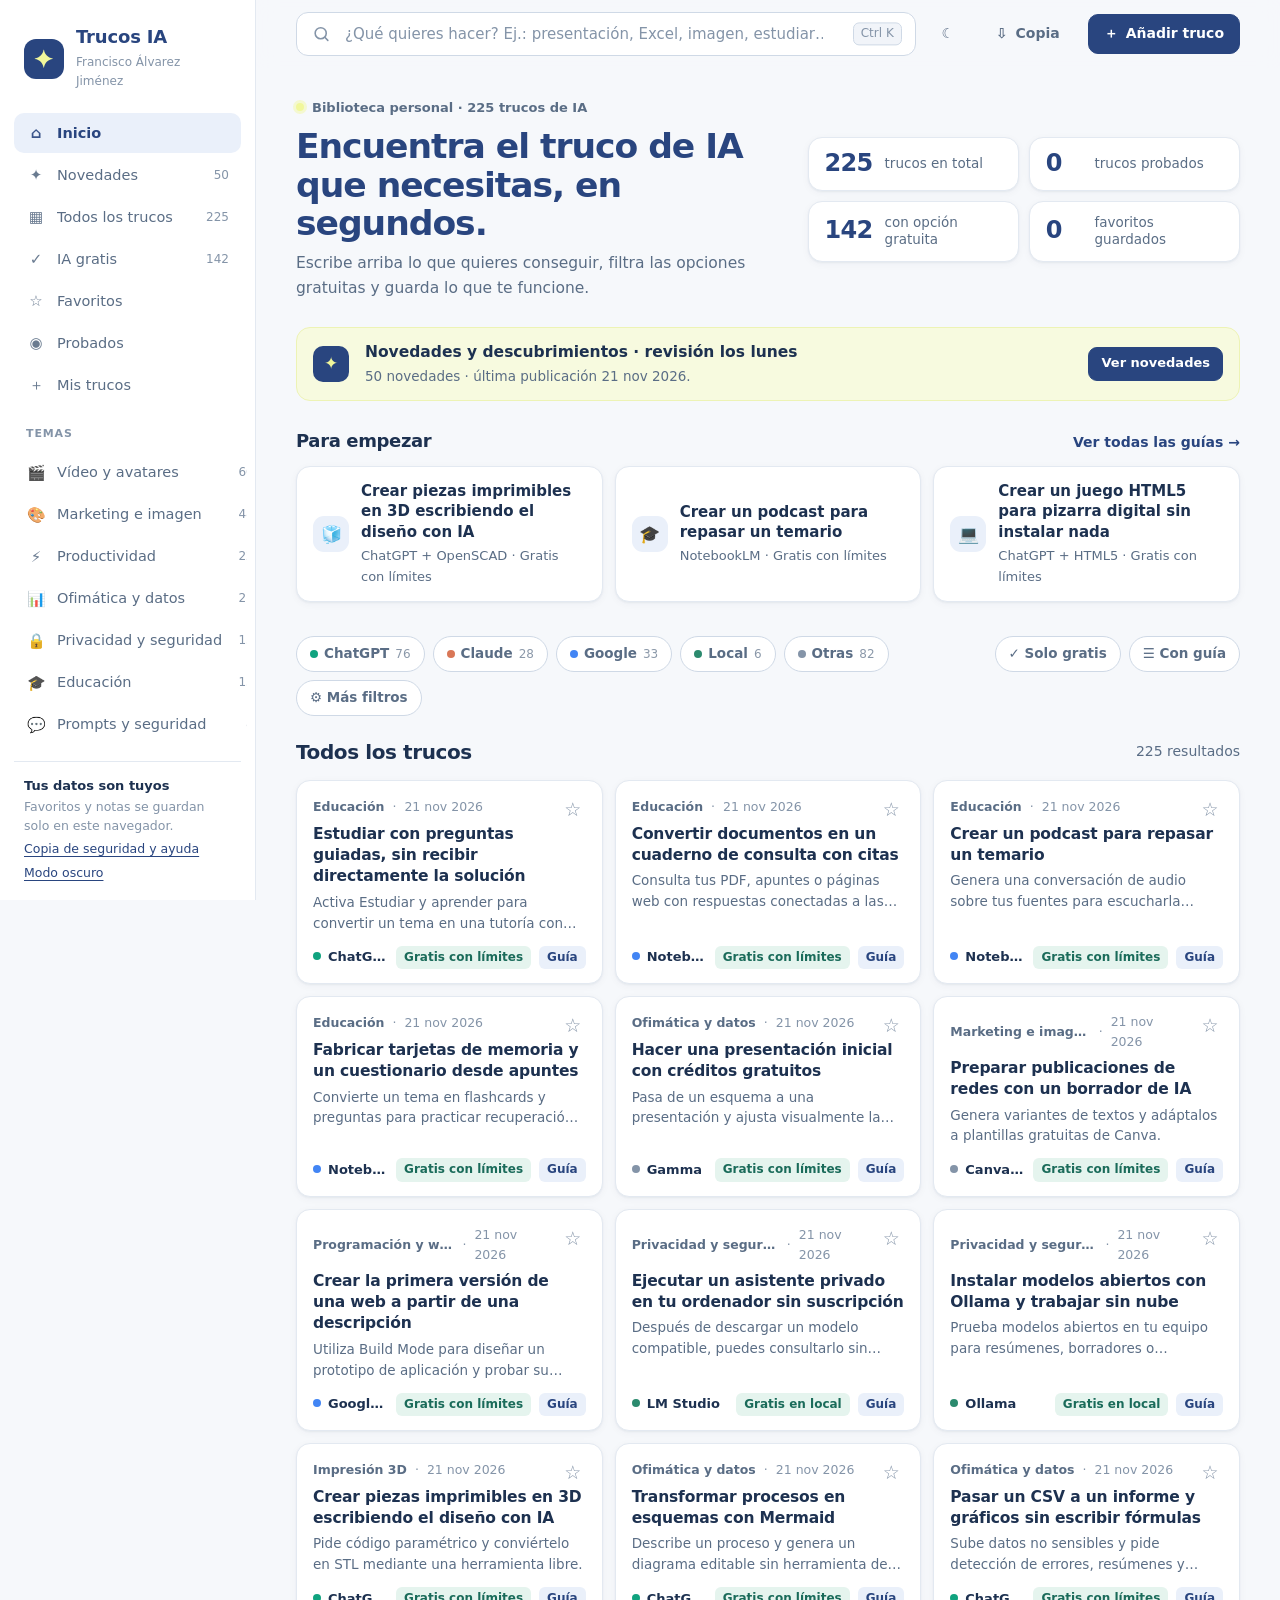
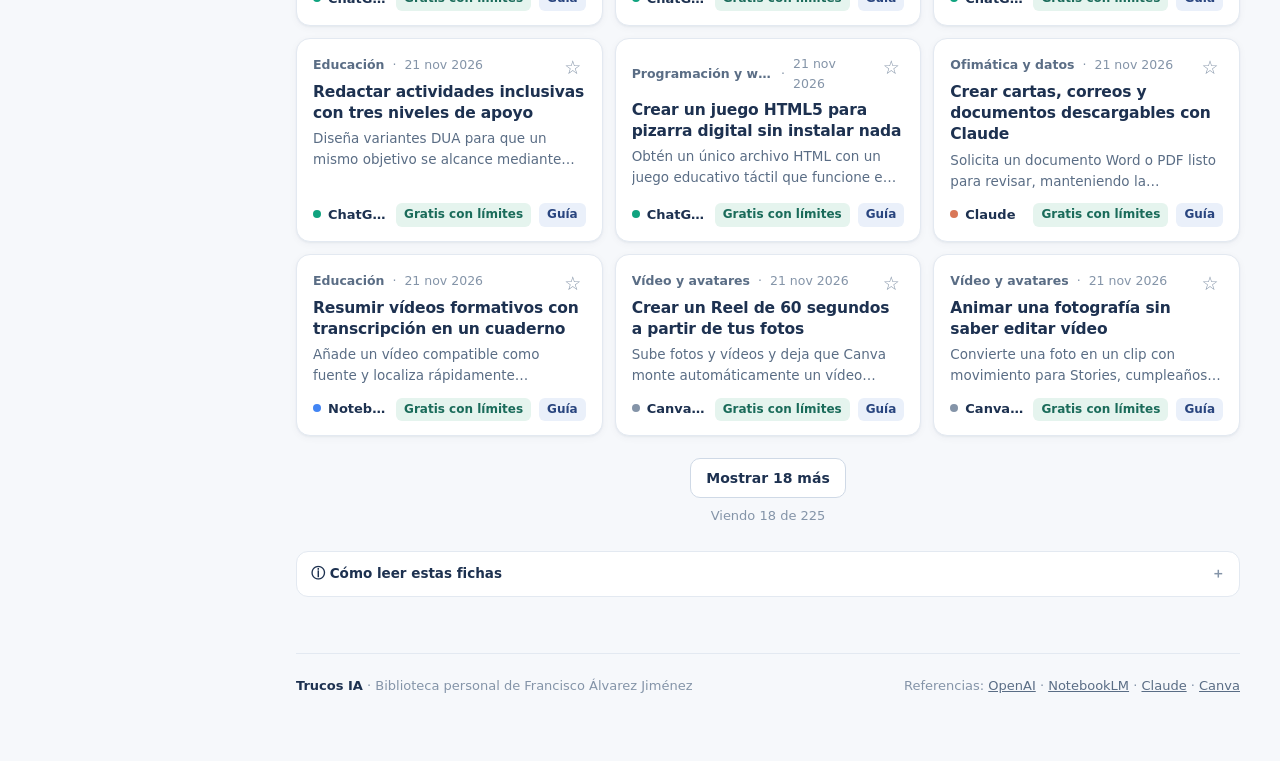
==== commit d2ee3fd2: "Añadir 7 guías documentadas: Flow, Veo, fotografía de productos, estilos y Claude/Excel" ====
--- a/index.html
+++ b/index.html
@@ -529,7 +529,7 @@
 <button class="to-top" id="toTop" aria-label="Volver arriba">↑</button>
 <div class="toast" id="toast" role="status" aria-live="polite"></div>
 
-<script id="library-data" type="application/json">[{"id":"m001","title":"Comprar al mejor precio (Black Friday)","date":"2026-11-17","category":"Compras y ahorro","tool":"ChatGPT","origin":"max","source":"https://teapawt.net/maxmaxdata","youtube":"https://www.youtube.com/watch?v=wxuo7LdFE7c","cost":"limited","costNote":"La herramienta ofrece funciones gratuitas, pero NO se ha verificado el coste del truco del vídeo.","verification":"Título público indexado; contenido completo del vídeo de Facebook no auditado.","summary":"Publicación de MAXmaxdata sobre «Comprar al mejor precio (Black Friday)». Abre la publicación original para ver los pasos exactos.","steps":[],"prompt":"","tags":["ChatGPT","Compras y ahorro"],"recommended":false},{"id":"m002","title":"7 códigos para anunciar productos o negocios","date":"2026-11-12","category":"Marketing e imagen","tool":"Gemini","origin":"max","source":"https://es.linkedin.com/posts/pabloalvarezazcunaga_gemini-videoia-publicidad-activity-7526516146741710848-yyDW","youtube":"https://www.youtube.com/watch?v=w09U-muPxVI","cost":"unknown","costNote":"La generación de vídeo en Gemini puede requerir plan o créditos y variar por cuenta, país y modelo. Comprueba la disponibilidad antes de empezar.","verification":"Pasos contrastados con la publicación del creador y la transcripción pública en LinkedIn (22/11/2026). Los siete estilos aparecen en la demostración; los nombres de supuestos «códigos» están mal reconocidos por los subtítulos y no se presentan como comandos oficiales exactos. El prompt es una formulación propia.","summary":"Publicación de MAXmaxdata sobre «7 códigos para anunciar productos o negocios». Abre la publicación original para ver los pasos exactos.","steps":["Haz una fotografía nítida del producto real (una caja, un alimento, un logotipo o la fachada del negocio).","Abre Gemini en gemini.google.com o en su aplicación. Adjunta la fotografía y elige «Crear vídeo», si aparece en tu cuenta.","Describe uno de los siete resultados mostrados: desempaquetado (unboxing); producto/alimentos que pasan del envase al plato; preparación de una receta; presencia ficticia en una pantalla de Times Square; toma de estudio con cámara orbitando alrededor; presentación animada de un logotipo; o acercamiento desde una vista de satélite hasta el negocio.","Genera una versión corta y revisa que el envase, los rótulos, la marca, la localización y los movimientos se representen correctamente.","Si el resultado sirve, descarga y edita el clip para adaptarlo a Reels, TikTok o publicidad. No presentes escenarios ficticios como anuncios reales contratados."],"prompt":"A partir de esta fotografía de mi producto, crea un vídeo publicitario vertical de 8 segundos con [desempaquetado / plano de estudio con giro de cámara / secuencia de preparación]. Conserva exactamente forma, colores y texto del envase. Añade movimiento de cámara suave, luz natural y ningún dato publicitario inventado.","tags":["Gemini","Marketing e imagen"],"recommended":false},{"id":"m003","title":"Restricciones de ChatGPT: truco de Halloween","date":"2026-10-29","category":"Prompts y seguridad","tool":"ChatGPT","origin":"max","source":"https://teapawt.net/maxmaxdata","youtube":"","cost":"limited","costNote":"La herramienta ofrece funciones gratuitas, pero NO se ha verificado el coste del truco del vídeo.","verification":"Título público indexado; contenido completo del vídeo de Facebook no auditado.","summary":"Publicación de MAXmaxdata sobre «Restricciones de ChatGPT: truco de Halloween». Abre la publicación original para ver los pasos exactos.","steps":[],"prompt":"","tags":["ChatGPT","Prompts y seguridad"],"recommended":false},{"id":"m004","title":"Crear personajes que hablan con IA","date":"2026-10-27","category":"Vídeo y avatares","tool":"ChatGPT + Kling","origin":"max","source":"https://es.linkedin.com/posts/pabloalvarezazcunaga_personajesvirtuales-motioncontrol-videoconia-activity-7520723411367514112-Db1w","youtube":"https://www.youtube.com/watch?v=uMUwIXzK4uM","cost":"unknown","costNote":"Magnific/Kling Motion Control utiliza planes o créditos según modelo. El movimiento de otra persona y su apariencia requieren consentimiento.","verification":"Procedimiento derivado del vídeo original reproducido en la publicación pública de LinkedIn del creador (transcripción; consulta 22/11/2026). La demostración usa Magnific y Kling 3.0 Motion Control; la interfaz y los créditos pueden variar. La redacción del prompt es propia.","summary":"Publicación de MAXmaxdata sobre «Crear personajes que hablan con IA». Abre la publicación original para ver los pasos exactos.","steps":["Hazte una foto o utiliza un retrato propio para el que tengas permiso.","Abre ChatGPT, adjunta la fotografía y pide transformar a la persona en un personaje del estilo deseado (por ejemplo, ilustración o personaje fantástico). Descarga la imagen resultante.","Graba un vídeo de referencia hablando y gesticulando con los movimientos y el diálogo que quieras trasladar al personaje.","En Magnific, entra en generación de vídeo y selecciona Kling 3.0 Motion Control, si ese modelo está disponible en tu cuenta.","Carga la grabación de movimiento como vídeo de referencia y la imagen transformada como aspecto del personaje. Genera el clip y comprueba gestos, labios y continuidad."],"prompt":"Transforma mi foto en un personaje de ilustración original con expresiones claras y rostro de frente. Mantén rasgos reconocibles y proporciones naturales, sin copiar personajes comerciales existentes.","tags":["ChatGPT + Kling","Vídeo y avatares"],"recommended":false},{"id":"m005","title":"10 códigos para efectos fotográficos profesionales","date":"2026-10-14","category":"Marketing e imagen","tool":"ChatGPT","origin":"max","source":"https://teapawt.net/maxmaxdata","youtube":"https://www.youtube.com/watch?v=dtQ-2uHQpGM","cost":"limited","costNote":"La herramienta ofrece funciones gratuitas, pero NO se ha verificado el coste del truco del vídeo.","verification":"Título público indexado; contenido completo del vídeo de Facebook no auditado.","summary":"Publicación de MAXmaxdata sobre «10 códigos para efectos fotográficos profesionales». Abre la publicación original para ver los pasos exactos.","steps":[],"prompt":"","tags":["ChatGPT","Marketing e imagen"],"recommended":false},{"id":"m006","title":"Automatizar contabilidad","date":"2026-09-22","category":"Ofimática y datos","tool":"Claude","origin":"max","source":"https://es.linkedin.com/posts/pabloalvarezazcunaga_claude-facturas-contabilidad-activity-7508018950363021312-rwaM","youtube":"","cost":"unknown","costNote":"Cowork y la automatización del navegador dependen del plan de Claude, los permisos y la compatibilidad del sistema. No concedas acceso permanente a carpetas o cuentas si no es necesario.","verification":"Pasos reconstruidos a partir de la transcripción original de MAXmaxdata en LinkedIn, consultada el 22/11/2026. El creador demuestra descarga, renombrado, Excel e informe HTML. Se añaden comprobaciones prudentes de privacidad y exactitud.","summary":"Publicación de MAXmaxdata sobre «Automatizar contabilidad». Abre la publicación original para ver los pasos exactos.","steps":["Descarga Claude Desktop desde claude.ai/download e inicia sesión. Comprueba que tienes acceso a Cowork.","Prepara una carpeta para las facturas y abre en el navegador el portal del proveedor donde se pueden consultar.","En Claude Cowork, concede acceso solo a la carpeta necesaria y solicita descargar las facturas del período elegido, guardarlas allí y renombrarlas con un patrón consistente, por ejemplo AAAAMM_proveedor.pdf.","Comprueba que los PDF descargados son correctos antes de continuar. Después pide un Excel con fecha, proveedor, concepto, número de factura, base e IVA e importe total.","Verifica importes y totales con los originales. Si todo cuadra, pide un informe HTML con filtros, KPIs, evolución del gasto y posibles anomalías; revisa las conclusiones antes de actuar."],"prompt":"Con las facturas de esta carpeta, crea un Excel descargable con fecha, proveedor, número de factura, concepto, base imponible, tipo y cuota de IVA y total. Identifica archivos duplicados y señala los datos que no puedas leer con certeza. No modifiques ni borres originales. Después crea un informe HTML interactivo con KPIs, evolución mensual y alertas justificadas.","tags":["Claude","Ofimática y datos"],"recommended":false},{"id":"m007","title":"20 códigos para imágenes profesionales","date":"2026-09-17","category":"Marketing e imagen","tool":"ChatGPT","origin":"max","source":"https://teapawt.net/maxmaxdata","youtube":"https://www.youtube.com/watch?v=_NGr7DrnMUw","cost":"limited","costNote":"La herramienta ofrece funciones gratuitas, pero NO se ha verificado el coste del truco del vídeo.","verification":"Título público indexado; contenido completo del vídeo de Facebook no auditado.","summary":"Publicación de MAXmaxdata sobre «20 códigos para imágenes profesionales». Abre la publicación original para ver los pasos exactos.","steps":[],"prompt":"","tags":["ChatGPT","Marketing e imagen"],"recommended":true},{"id":"m008","title":"Crear anuncios profesionales","date":"2026-09-07","category":"Marketing e imagen","tool":"ChatGPT + MiniMax","origin":"max","source":"https://teapawt.net/maxmaxdata","youtube":"https://www.youtube.com/watch?v=Djo40TYgNUQ","cost":"unknown","costNote":"El servicio o el flujo pueden consumir créditos o requerir plan; verificar el vídeo.","verification":"Título público indexado; contenido completo del vídeo de Facebook no auditado.","summary":"Publicación de MAXmaxdata sobre «Crear anuncios profesionales». Abre la publicación original para ver los pasos exactos.","steps":[],"prompt":"","tags":["ChatGPT + MiniMax","Marketing e imagen"],"recommended":false},{"id":"m009","title":"Editar vídeos automáticamente","date":"2026-09-03","category":"Vídeo y avatares","tool":"Claude + CapCut","origin":"max","source":"https://teapawt.net/maxmaxdata","youtube":"https://www.youtube.com/watch?v=h4NWG1EkcM8","cost":"unknown","costNote":"El servicio o el flujo pueden consumir créditos o requerir plan; verificar el vídeo.","verification":"Título público indexado; contenido completo del vídeo de Facebook no auditado.","summary":"Publicación de MAXmaxdata sobre «Editar vídeos automáticamente». Abre la publicación original para ver los pasos exactos.","steps":[],"prompt":"","tags":["Claude + CapCut","Vídeo y avatares"],"recommended":true},{"id":"m010","title":"Automatizar Excel","date":"2026-08-31","category":"Ofimática y datos","tool":"Copilot + Excel","origin":"max","source":"https://teapawt.net/maxmaxdata","youtube":"https://www.youtube.com/watch?v=TjJ-myhfIY4","cost":"paid","costNote":"Requiere comprobar suscripción o licencia de la función concreta.","verification":"Título público indexado; contenido completo del vídeo de Facebook no auditado.","summary":"Publicación de MAXmaxdata sobre «Automatizar Excel». Abre la publicación original para ver los pasos exactos.","steps":[],"prompt":"","tags":["Copilot + Excel","Ofimática y datos"],"recommended":false},{"id":"m011","title":"IA en el móvil sin conexión a Internet","date":"2026-08-27","category":"Privacidad y seguridad","tool":"Gemma 4","origin":"max","source":"https://teapawt.net/maxmaxdata","youtube":"","cost":"local","costNote":"Posible uso sin suscripción con un modelo local; requiere dispositivo compatible.","verification":"Título público indexado; contenido completo del vídeo de Facebook no auditado.","summary":"Publicación de MAXmaxdata sobre «IA en el móvil sin conexión a Internet». Abre la publicación original para ver los pasos exactos.","steps":[],"prompt":"","tags":["Gemma 4","Privacidad y seguridad"],"recommended":false},{"id":"m012","title":"Crear dashboards locales al estilo Power BI","date":"2026-08-24","category":"Ofimática y datos","tool":"ChatGPT","origin":"max","source":"https://teapawt.net/maxmaxdata","youtube":"https://www.youtube.com/watch?v=TkcV2dMsg4E","cost":"limited","costNote":"La herramienta ofrece funciones gratuitas, pero NO se ha verificado el coste del truco del vídeo.","verification":"Título público indexado; contenido completo del vídeo de Facebook no auditado.","summary":"Publicación de MAXmaxdata sobre «Crear dashboards locales al estilo Power BI». Abre la publicación original para ver los pasos exactos.","steps":[],"prompt":"","tags":["ChatGPT","Ofimática y datos"],"recommended":true},{"id":"m013","title":"5 códigos para imágenes de producto","date":"2026-08-20","category":"Marketing e imagen","tool":"ChatGPT","origin":"max","source":"https://teapawt.net/maxmaxdata","youtube":"https://www.youtube.com/watch?v=5hG3JSnUK4Y","cost":"unknown","costNote":"No se ha confirmado que la función exacta esté incluida en el plan gratuito.","verification":"Título público indexado; contenido completo del vídeo de Facebook no auditado.","summary":"Publicación de MAXmaxdata sobre «5 códigos para imágenes de producto». Abre la publicación original para ver los pasos exactos.","steps":[],"prompt":"","tags":["ChatGPT","Marketing e imagen"],"recommended":false},{"id":"m014","title":"Nueva función Visualize","date":"2026-08-17","category":"Productividad","tool":"ChatGPT","origin":"max","source":"https://teapawt.net/maxmaxdata","youtube":"","cost":"limited","costNote":"La herramienta ofrece funciones gratuitas, pero NO se ha verificado el coste del truco del vídeo.","verification":"Título público indexado; contenido completo del vídeo de Facebook no auditado.","summary":"Publicación de MAXmaxdata sobre «Nueva función Visualize». Abre la publicación original para ver los pasos exactos.","steps":[],"prompt":"","tags":["ChatGPT","Productividad"],"recommended":false},{"id":"m015","title":"9 códigos secretos de Claude","date":"2026-08-12","category":"Prompts y seguridad","tool":"Claude","origin":"max","source":"https://teapawt.net/maxmaxdata","youtube":"","cost":"limited","costNote":"La herramienta ofrece funciones gratuitas, pero NO se ha verificado el coste del truco del vídeo.","verification":"Título público indexado; contenido completo del vídeo de Facebook no auditado.","summary":"Publicación de MAXmaxdata sobre «9 códigos secretos de Claude». Abre la publicación original para ver los pasos exactos.","steps":[],"prompt":"","tags":["Claude","Prompts y seguridad"],"recommended":false},{"id":"m016","title":"Crear vídeos profesionales","date":"2026-08-07","category":"Vídeo y avatares","tool":"Gemini Omni","origin":"max","source":"https://es.linkedin.com/posts/pabloalvarezazcunaga_videoia-gemini-magnific-activity-7491366485005737984-a-Hr","youtube":"","cost":"unknown","costNote":"La generación de vídeo a partir de imagen y anotaciones puede necesitar un plan de pago; disponibilidad y modelo exacto sin confirmar.","verification":"El creador explica esta técnica y su ejemplo por Bilbao en la publicación pública de LinkedIn (consulta 22/11/2026), pero el texto visible no detalla todos los botones de la aplicación. Los pasos son una adaptación razonada de su explicación, no un tutorial de interfaz auditado.","summary":"Publicación de MAXmaxdata sobre «Crear vídeos profesionales». Abre la publicación original para ver los pasos exactos.","steps":["Selecciona una fotografía propia de una ciudad, instalación o paisaje que sirva como primer fotograma.","Sobre una copia de la imagen, dibuja o marca el recorrido que quieres que haga la cámara (dirección, puntos de paso y destino).","Sube la imagen y la indicación de trayectoria a la herramienta de vídeo con IA utilizada en el tutorial; describe por escrito qué partes debe recorrer rápido y dónde detenerse.","Genera un clip corto y revisa que el recorrido, las transiciones y los edificios sean plausibles. Corrige el trayecto si la IA altera la geografía."],"prompt":"Usa esta foto de referencia. La cámara avanza lentamente a lo largo de la ruta señalada, cruza [lugar], pasa junto a [edificio] y termina elevándose hasta [destino]. Mantén geometría realista, movimiento continuo y ningún texto inventado.","tags":["Gemini Omni","Vídeo y avatares"],"recommended":false},{"id":"m017","title":"ChatGPT camuflado en WhatsApp","date":"2026-08-03","category":"Mensajería","tool":"ChatGPT + WhatsApp","origin":"max","source":"https://teapawt.net/maxmaxdata","youtube":"","cost":"unknown","costNote":"El servicio o el flujo pueden consumir créditos o requerir plan; verificar el vídeo.","verification":"Título público indexado; contenido completo del vídeo de Facebook no auditado.","summary":"Publicación de MAXmaxdata sobre «ChatGPT camuflado en WhatsApp». Abre la publicación original para ver los pasos exactos.","steps":[],"prompt":"","tags":["ChatGPT + WhatsApp","Mensajería"],"recommended":false},{"id":"m018","title":"Crear imágenes profesionales","date":"2026-07-31","category":"Marketing e imagen","tool":"ChatGPT","origin":"max","source":"https://teapawt.net/maxmaxdata","youtube":"","cost":"limited","costNote":"La herramienta ofrece funciones gratuitas, pero NO se ha verificado el coste del truco del vídeo.","verification":"Título público indexado; contenido completo del vídeo de Facebook no auditado.","summary":"Publicación de MAXmaxdata sobre «Crear imágenes profesionales». Abre la publicación original para ver los pasos exactos.","steps":[],"prompt":"","tags":["ChatGPT","Marketing e imagen"],"recommended":false},{"id":"m019","title":"Automatizar Word","date":"2026-07-29","category":"Ofimática y datos","tool":"Claude + Word","origin":"max","source":"https://teapawt.net/maxmaxdata","youtube":"","cost":"unknown","costNote":"El coste del procedimiento concreto no se ha verificado.","verification":"Título público indexado; contenido completo del vídeo de Facebook no auditado.","summary":"Publicación de MAXmaxdata sobre «Automatizar Word». Abre la publicación original para ver los pasos exactos.","steps":[],"prompt":"","tags":["Claude + Word","Ofimática y datos"],"recommended":true},{"id":"m020","title":"5 códigos secretos para estudiar","date":"2026-07-27","category":"Educación","tool":"ChatGPT","origin":"max","source":"https://es.linkedin.com/posts/pabloalvarezazcunaga_estudio-productividad-formacion-activity-7487381073031589889-pv1M","youtube":"","cost":"limited","costNote":"Las funciones de generación de imágenes o visualizaciones pueden tener cuotas o depender del plan de ChatGPT.","verification":"El creador explica cinco formatos visuales en la transcripción pública de su vídeo de LinkedIn (consulta 22/11/2026). Algunas cadenas pronunciadas como «códigos secretos» no se reconocen con fiabilidad; se expresan como peticiones en lenguaje natural, no como comandos oficiales de ChatGPT.","summary":"Publicación de MAXmaxdata sobre «5 códigos secretos para estudiar». Abre la publicación original para ver los pasos exactos.","steps":["En ChatGPT, escribe el tema que quieres comprender; puedes trabajar con tus apuntes o introducir una pregunta concreta.","Pide una visualización interactiva de un proceso, como la fotosíntesis, donde puedas cambiar parámetros y observar resultados. Comprueba que la herramienta de visualización esté disponible.","Solicita que el mismo tema se presente como apuntes visuales de estilo manuscrito, con fórmulas y ejemplos.","Para procesos con muchas tareas, pide una lista de comprobación ordenada; el vídeo utiliza un cierre contable como ejemplo.","Pide una infografía con gráficos sobre datos o una infografía ilustrada de un tema (el vídeo muestra el IMC y capas de la biosfera). Revisa valores y etiquetas antes de estudiar."],"prompt":"Explícame [tema] de tres maneras: 1) visualización de las partes y sus relaciones, 2) apuntes esquemáticos con un ejemplo, y 3) checklist de cinco preguntas para comprobar que lo he entendido. Señala las incertidumbres y no inventes cifras.","tags":["ChatGPT","Educación"],"recommended":true},{"id":"m021","title":"Conoce a toda tu familia: prueba de privacidad","date":"2026-07-24","category":"Privacidad y seguridad","tool":"ChatGPT","origin":"max","source":"https://teapawt.net/maxmaxdata?cursor=DAAHCgABHXoU2My__-oLAAIAAAATMjA4MTYxNjAwODQ3MzcxOTI2NggAAwAAAAIAAA","youtube":"","cost":"limited","costNote":"La herramienta ofrece funciones gratuitas, pero NO se ha verificado el coste del truco del vídeo.","verification":"Título público indexado; contenido completo del vídeo de Facebook no auditado.","summary":"Publicación de MAXmaxdata sobre «Conoce a toda tu familia: prueba de privacidad». Abre la publicación original para ver los pasos exactos.","steps":[],"prompt":"","tags":["ChatGPT","Privacidad y seguridad"],"recommended":false},{"id":"m022","title":"Animar un personaje","date":"2026-07-22","category":"Vídeo y avatares","tool":"Kling","origin":"max","source":"https://teapawt.net/maxmaxdata?cursor=DAAHCgABHXoU2My__-oLAAIAAAATMjA4MTYxNjAwODQ3MzcxOTI2NggAAwAAAAIAAA","youtube":"","cost":"unknown","costNote":"El servicio o el flujo pueden consumir créditos o requerir plan; verificar el vídeo.","verification":"Título público indexado; contenido completo del vídeo de Facebook no auditado.","summary":"Publicación de MAXmaxdata sobre «Animar un personaje». Abre la publicación original para ver los pasos exactos.","steps":[],"prompt":"","tags":["Kling","Vídeo y avatares"],"recommended":false},{"id":"m023","title":"Excel sin fórmulas y en minutos","date":"2026-07-20","category":"Ofimática y datos","tool":"Claude + Excel","origin":"max","source":"https://teapawt.net/maxmaxdata?cursor=DAAHCgABHXoU2My__-oLAAIAAAATMjA4MTYxNjAwODQ3MzcxOTI2NggAAwAAAAIAAA","youtube":"","cost":"unknown","costNote":"El coste del procedimiento concreto no se ha verificado.","verification":"Título público indexado; contenido completo del vídeo de Facebook no auditado.","summary":"Publicación de MAXmaxdata sobre «Excel sin fórmulas y en minutos». Abre la publicación original para ver los pasos exactos.","steps":[],"prompt":"","tags":["Claude + Excel","Ofimática y datos"],"recommended":false},{"id":"m024","title":"Integrar Gemini con Google Maps","date":"2026-07-17","category":"Viajes y mapas","tool":"Gemini + Google Maps","origin":"max","source":"https://teapawt.net/maxmaxdata?cursor=DAAHCgABHXoU2My__-oLAAIAAAATMjA4MTYxNjAwODQ3MzcxOTI2NggAAwAAAAIAAA","youtube":"","cost":"limited","costNote":"La herramienta ofrece funciones gratuitas, pero NO se ha verificado el coste del truco del vídeo.","verification":"Título público indexado; contenido completo del vídeo de Facebook no auditado.","summary":"Publicación de MAXmaxdata sobre «Integrar Gemini con Google Maps». Abre la publicación original para ver los pasos exactos.","steps":[],"prompt":"","tags":["Gemini + Google Maps","Viajes y mapas"],"recommended":false},{"id":"m025","title":"Imágenes profesionales con prompts","date":"2026-07-15","category":"Marketing e imagen","tool":"ChatGPT","origin":"max","source":"https://teapawt.net/maxmaxdata?cursor=DAAHCgABHXoU2My__-oLAAIAAAATMjA4MTYxNjAwODQ3MzcxOTI2NggAAwAAAAIAAA","youtube":"","cost":"limited","costNote":"La herramienta ofrece funciones gratuitas, pero NO se ha verificado el coste del truco del vídeo.","verification":"Título público indexado; contenido completo del vídeo de Facebook no auditado.","summary":"Publicación de MAXmaxdata sobre «Imágenes profesionales con prompts». Abre la publicación original para ver los pasos exactos.","steps":[],"prompt":"","tags":["ChatGPT","Marketing e imagen"],"recommended":false},{"id":"m026","title":"Automatizar trabajo y contabilidad","date":"2026-07-13","category":"Ofimática y datos","tool":"ChatGPT Work","origin":"max","source":"https://teapawt.net/maxmaxdata?cursor=DAAHCgABHXoU2My__-oLAAIAAAATMjA4MTYxNjAwODQ3MzcxOTI2NggAAwAAAAIAAA","youtube":"","cost":"unknown","costNote":"Este flujo puede exigir una función o plan específico; coste no confirmado.","verification":"Título público indexado; contenido completo del vídeo de Facebook no auditado.","summary":"Publicación de MAXmaxdata sobre «Automatizar trabajo y contabilidad». Abre la publicación original para ver los pasos exactos.","steps":[],"prompt":"","tags":["ChatGPT Work","Ofimática y datos"],"recommended":false},{"id":"m027","title":"Nuevo modo de voz Live","date":"2026-07-10","category":"Productividad","tool":"ChatGPT Live","origin":"max","source":"https://teapawt.net/maxmaxdata?cursor=DAAHCgABHXoU2My__-oLAAIAAAATMjA4MTYxNjAwODQ3MzcxOTI2NggAAwAAAAIAAA","youtube":"","cost":"limited","costNote":"La herramienta ofrece funciones gratuitas, pero NO se ha verificado el coste del truco del vídeo.","verification":"Título público indexado; contenido completo del vídeo de Facebook no auditado.","summary":"Publicación de MAXmaxdata sobre «Nuevo modo de voz Live». Abre la publicación original para ver los pasos exactos.","steps":[],"prompt":"","tags":["ChatGPT Live","Productividad"],"recommended":false},{"id":"m028","title":"Imagen de marca corporativa","date":"2026-07-06","category":"Marketing e imagen","tool":"Claude","origin":"max","source":"https://teapawt.net/maxmaxdata?cursor=DAAHCgABHXoU2My__-oLAAIAAAATMjA4MTYxNjAwODQ3MzcxOTI2NggAAwAAAAIAAA","youtube":"","cost":"limited","costNote":"La herramienta ofrece funciones gratuitas, pero NO se ha verificado el coste del truco del vídeo.","verification":"Título público indexado; contenido completo del vídeo de Facebook no auditado.","summary":"Publicación de MAXmaxdata sobre «Imagen de marca corporativa». Abre la publicación original para ver los pasos exactos.","steps":[],"prompt":"","tags":["Claude","Marketing e imagen"],"recommended":false},{"id":"m029","title":"Automatizar PowerPoint","date":"2026-07-03","category":"Ofimática y datos","tool":"Claude + PowerPoint","origin":"max","source":"https://teapawt.net/maxmaxdata?cursor=DAAHCgABHXoU2My__-oLAAIAAAATMjA4MTYxNjAwODQ3MzcxOTI2NggAAwAAAAIAAA","youtube":"","cost":"unknown","costNote":"El coste del procedimiento concreto no se ha verificado.","verification":"Título público indexado; contenido completo del vídeo de Facebook no auditado.","summary":"Publicación de MAXmaxdata sobre «Automatizar PowerPoint». Abre la publicación original para ver los pasos exactos.","steps":[],"prompt":"","tags":["Claude + PowerPoint","Ofimática y datos"],"recommended":false},{"id":"m030","title":"Automatizar WhatsApp","date":"2026-06-29","category":"Mensajería","tool":"Claude + WhatsApp","origin":"max","source":"https://teapawt.net/maxmaxdata?cursor=DAAHCgABHXoU2My__-oLAAIAAAATMjA4MTYxNjAwODQ3MzcxOTI2NggAAwAAAAIAAA","youtube":"","cost":"unknown","costNote":"El servicio o el flujo pueden consumir créditos o requerir plan; verificar el vídeo.","verification":"Título público indexado; contenido completo del vídeo de Facebook no auditado.","summary":"Publicación de MAXmaxdata sobre «Automatizar WhatsApp». Abre la publicación original para ver los pasos exactos.","steps":[],"prompt":"","tags":["Claude + WhatsApp","Mensajería"],"recommended":false},{"id":"m031","title":"Automatizaciones mediante skills","date":"2026-06-26","category":"Productividad","tool":"Claude Skills","origin":"max","source":"https://teapawt.net/maxmaxdata?cursor=DAAHCgABHXoU2My__-oLAAIAAAATMjA4MTYxNjAwODQ3MzcxOTI2NggAAwAAAAIAAA","youtube":"","cost":"unknown","costNote":"No se ha confirmado que la función exacta esté incluida en el plan gratuito.","verification":"Título público indexado; contenido completo del vídeo de Facebook no auditado.","summary":"Publicación de MAXmaxdata sobre «Automatizaciones mediante skills». Abre la publicación original para ver los pasos exactos.","steps":[],"prompt":"","tags":["Claude Skills","Productividad"],"recommended":false},{"id":"m032","title":"Automatizar búsqueda de clientes","date":"2026-06-24","category":"Empresa y empleo","tool":"Claude","origin":"max","source":"https://teapawt.net/maxmaxdata?cursor=DAAHCgABHXoU2My__-oLAAIAAAATMjA4MTYxNjAwODQ3MzcxOTI2NggAAwAAAAIAAA","youtube":"","cost":"limited","costNote":"La herramienta ofrece funciones gratuitas, pero NO se ha verificado el coste del truco del vídeo.","verification":"Título público indexado; contenido completo del vídeo de Facebook no auditado.","summary":"Publicación de MAXmaxdata sobre «Automatizar búsqueda de clientes». Abre la publicación original para ver los pasos exactos.","steps":[],"prompt":"","tags":["Claude","Empresa y empleo"],"recommended":false},{"id":"m033","title":"Borrar tu huella digital","date":"2026-06-22","category":"Privacidad y seguridad","tool":"ChatGPT","origin":"max","source":"https://teapawt.net/maxmaxdata?cursor=DAAHCgABHXoU2My__-oLAAIAAAATMjA4MTYxNjAwODQ3MzcxOTI2NggAAwAAAAIAAA","youtube":"","cost":"limited","costNote":"La herramienta ofrece funciones gratuitas, pero NO se ha verificado el coste del truco del vídeo.","verification":"Título público indexado; contenido completo del vídeo de Facebook no auditado.","summary":"Publicación de MAXmaxdata sobre «Borrar tu huella digital». Abre la publicación original para ver los pasos exactos.","steps":[],"prompt":"","tags":["ChatGPT","Privacidad y seguridad"],"recommended":false},{"id":"m034","title":"Trucos gratis sobre el Mundial 2026","date":"2026-06-19","category":"Educación","tool":"Gemini","origin":"max","source":"https://teapawt.net/maxmaxdata?cursor=DAAHCgABHXoU2My__-oLAAIAAAATMjA4MTYxNjAwODQ3MzcxOTI2NggAAwAAAAIAAA","youtube":"","cost":"limited","costNote":"La herramienta ofrece funciones gratuitas, pero NO se ha verificado el coste del truco del vídeo.","verification":"Título público indexado; contenido completo del vídeo de Facebook no auditado.","summary":"Publicación de MAXmaxdata sobre «Trucos gratis sobre el Mundial 2026». Abre la publicación original para ver los pasos exactos.","steps":[],"prompt":"","tags":["Gemini","Educación"],"recommended":false},{"id":"m035","title":"Buscar empleo por ti","date":"2026-06-17","category":"Empresa y empleo","tool":"ChatGPT","origin":"max","source":"https://teapawt.net/maxmaxdata?cursor=DAAHCgABHXoU2My__-oLAAIAAAATMjA4MTYxNjAwODQ3MzcxOTI2NggAAwAAAAIAAA","youtube":"","cost":"limited","costNote":"La herramienta ofrece funciones gratuitas, pero NO se ha verificado el coste del truco del vídeo.","verification":"Título público indexado; contenido completo del vídeo de Facebook no auditado.","summary":"Publicación de MAXmaxdata sobre «Buscar empleo por ti». Abre la publicación original para ver los pasos exactos.","steps":[],"prompt":"","tags":["ChatGPT","Empresa y empleo"],"recommended":false},{"id":"m036","title":"Crear anuncios profesionales","date":"2026-06-15","category":"Marketing e imagen","tool":"Gemini","origin":"max","source":"https://teapawt.net/maxmaxdata?cursor=DAAHCgABHXoU2My__-oLAAIAAAATMjA4MTYxNjAwODQ3MzcxOTI2NggAAwAAAAIAAA","youtube":"","cost":"limited","costNote":"La herramienta ofrece funciones gratuitas, pero NO se ha verificado el coste del truco del vídeo.","verification":"Título público indexado; contenido completo del vídeo de Facebook no auditado.","summary":"Publicación de MAXmaxdata sobre «Crear anuncios profesionales». Abre la publicación original para ver los pasos exactos.","steps":[],"prompt":"","tags":["Gemini","Marketing e imagen"],"recommended":false},{"id":"m037","title":"Ahorrar tokens","date":"2026-06-12","category":"Productividad","tool":"Claude","origin":"max","source":"https://teapawt.net/maxmaxdata?cursor=DAAHCgABHXoU2My__-oLAAIAAAATMjA4MTYxNjAwODQ3MzcxOTI2NggAAwAAAAIAAA","youtube":"","cost":"limited","costNote":"La herramienta ofrece funciones gratuitas, pero NO se ha verificado el coste del truco del vídeo.","verification":"Título público indexado; contenido completo del vídeo de Facebook no auditado.","summary":"Publicación de MAXmaxdata sobre «Ahorrar tokens». Abre la publicación original para ver los pasos exactos.","steps":[],"prompt":"","tags":["Claude","Productividad"],"recommended":false},{"id":"m038","title":"5 casos de uso gratuitos explicados","date":"2026-06-10","category":"Vídeo y avatares","tool":"Google Flow","origin":"max","source":"https://teapawt.net/maxmaxdata?cursor=DAAHCgABHXoU2My__-oLAAIAAAATMjA4MTYxNjAwODQ3MzcxOTI2NggAAwAAAAIAAA","youtube":"","cost":"unknown","costNote":"El servicio o el flujo pueden consumir créditos o requerir plan; verificar el vídeo.","verification":"Título público indexado; contenido completo del vídeo de Facebook no auditado.","summary":"Publicación de MAXmaxdata sobre «5 casos de uso gratuitos explicados». Abre la publicación original para ver los pasos exactos.","steps":[],"prompt":"","tags":["Google Flow","Vídeo y avatares"],"recommended":true},{"id":"m039","title":"Crear una guía propia de estilos de imagen","date":"2026-06-08","category":"Marketing e imagen","tool":"ChatGPT","origin":"max","source":"https://teapawt.net/maxmaxdata?cursor=DAAHCgABHXoU2My__-oLAAIAAAATMjA4MTYxNjAwODQ3MzcxOTI2NggAAwAAAAIAAA","youtube":"","cost":"limited","costNote":"La herramienta ofrece funciones gratuitas, pero NO se ha verificado el coste del truco del vídeo.","verification":"Título público indexado; contenido completo del vídeo de Facebook no auditado.","summary":"Publicación de MAXmaxdata sobre «Crear una guía propia de estilos de imagen». Abre la publicación original para ver los pasos exactos.","steps":[],"prompt":"","tags":["ChatGPT","Marketing e imagen"],"recommended":false},{"id":"m040","title":"Automatizar vídeos (otra publicación)","date":"2026-06-05","category":"Vídeo y avatares","tool":"Claude + CapCut","origin":"max","source":"https://teapawt.net/maxmaxdata?cursor=DAAHCgABHXoU2My__-oLAAIAAAATMjA4MTYxNjAwODQ3MzcxOTI2NggAAwAAAAIAAA","youtube":"","cost":"unknown","costNote":"El servicio o el flujo pueden consumir créditos o requerir plan; verificar el vídeo.","verification":"Título público indexado; contenido completo del vídeo de Facebook no auditado.","summary":"Publicación de MAXmaxdata sobre «Automatizar vídeos (otra publicación)». Abre la publicación original para ver los pasos exactos.","steps":[],"prompt":"","tags":["Claude + CapCut","Vídeo y avatares"],"recommended":false},{"id":"m041","title":"Automatizar tickets de gastos","date":"2026-06-01","category":"Ofimática y datos","tool":"Claude Cowork","origin":"max","source":"https://teapawt.net/maxmaxdata?cursor=DAAHCgABHXoU2My__9ULAAIAAAATMjA2Mjc1NjU0MDc0MjgwMzY1MAgAAwAAAAIAAA","youtube":"","cost":"unknown","costNote":"Este flujo puede exigir una función o plan específico; coste no confirmado.","verification":"Título público indexado; contenido completo del vídeo de Facebook no auditado.","summary":"Publicación de MAXmaxdata sobre «Automatizar tickets de gastos». Abre la publicación original para ver los pasos exactos.","steps":[],"prompt":"","tags":["Claude Cowork","Ofimática y datos"],"recommended":false},{"id":"m042","title":"Decorar tu propia casa","date":"2026-05-29","category":"Hogar","tool":"ChatGPT","origin":"max","source":"https://teapawt.net/maxmaxdata?cursor=DAAHCgABHXoU2My__9ULAAIAAAATMjA2Mjc1NjU0MDc0MjgwMzY1MAgAAwAAAAIAAA","youtube":"","cost":"limited","costNote":"La herramienta ofrece funciones gratuitas, pero NO se ha verificado el coste del truco del vídeo.","verification":"Título público indexado; contenido completo del vídeo de Facebook no auditado.","summary":"Publicación de MAXmaxdata sobre «Decorar tu propia casa». Abre la publicación original para ver los pasos exactos.","steps":[],"prompt":"","tags":["ChatGPT","Hogar"],"recommended":false},{"id":"m043","title":"7 casos de uso para vídeo","date":"2026-05-27","category":"Vídeo y avatares","tool":"Google Omni","origin":"max","source":"https://es.linkedin.com/posts/pabloalvarezazcunaga_omni-gemini-videoai-activity-7465297310395318272-n5Xq","youtube":"","cost":"unknown","costNote":"La disponibilidad de funciones de edición, voz, referencias y extensión de vídeo de Gemini/Omni depende del plan y la región; la demostración no acredita gratuidad.","verification":"Los siete casos se describen en la transcripción de la publicación original de MAXmaxdata en LinkedIn, consultada 22/11/2026. No se garantiza que todos los efectos sigan disponibles en España o en el mismo plan. Prompt redactado como ejemplo propio.","summary":"Publicación de MAXmaxdata sobre «7 casos de uso para vídeo». Abre la publicación original para ver los pasos exactos.","steps":["Abre Gemini y selecciona «Crear vídeo» si tu cuenta ofrece el modelo de vídeo mencionado por el creador.","Caso 1: sube fotos propias de un presentador y un producto y pide un anuncio corto con voz. En caso de usar audio personal, hazlo únicamente con consentimiento.","Caso 2: sube una imagen de un edificio y pide luces que cambien siguiendo el ritmo de una música con licencia.","Caso 3: crea un paisaje desde texto y pide continuar la acción hasta una ciudad futurista.","Caso 4: sube un clip real y prueba sustituir un objeto o el fondo sin cambiar el resto de la acción.","Caso 5: combina tu vídeo grabado con un boceto o imagen para introducir ese objeto en la escena.","Caso 6: parte de una fotografía y pide varios ángulos de cámara y cambios de vestuario.","Caso 7: indica un momento concreto (por ejemplo, tocar un espejo) en el que debe producirse un efecto visual; revisa continuidad y artefactos al generar."],"prompt":"A partir de este vídeo de referencia, conserva la acción, las personas y la composición. Cambia solo [objeto o fondo] por [descripción], con movimiento realista, sin cortes ni deformaciones. Aplica el cambio cuando [momento exacto].","tags":["Google Omni","Vídeo y avatares"],"recommended":false},{"id":"m044","title":"Detectar un agente de voz automatizado","date":"2026-05-25","category":"Prompts y seguridad","tool":"Agente de voz IA","origin":"max","source":"https://teapawt.net/maxmaxdata?cursor=DAAHCgABHXoU2My__9ULAAIAAAATMjA2Mjc1NjU0MDc0MjgwMzY1MAgAAwAAAAIAAA","youtube":"","cost":"unknown","costNote":"El servicio o el flujo pueden consumir créditos o requerir plan; verificar el vídeo.","verification":"Título público indexado; contenido completo del vídeo de Facebook no auditado.","summary":"Publicación de MAXmaxdata sobre «Detectar un agente de voz automatizado». Abre la publicación original para ver los pasos exactos.","steps":[],"prompt":"","tags":["Agente de voz IA","Prompts y seguridad"],"recommended":false},{"id":"m045","title":"Automatizar trabajo 24/7: 7 usos","date":"2026-05-22","category":"Productividad","tool":"Claude","origin":"max","source":"https://teapawt.net/maxmaxdata?cursor=DAAHCgABHXoU2My__9ULAAIAAAATMjA2Mjc1NjU0MDc0MjgwMzY1MAgAAwAAAAIAAA","youtube":"","cost":"limited","costNote":"La herramienta ofrece funciones gratuitas, pero NO se ha verificado el coste del truco del vídeo.","verification":"Título público indexado; contenido completo del vídeo de Facebook no auditado.","summary":"Publicación de MAXmaxdata sobre «Automatizar trabajo 24/7: 7 usos». Abre la publicación original para ver los pasos exactos.","steps":[],"prompt":"","tags":["Claude","Productividad"],"recommended":false},{"id":"m046","title":"Revisar declaración de la renta","date":"2026-05-20","category":"Finanzas personales","tool":"ChatGPT","origin":"max","source":"https://teapawt.net/maxmaxdata?cursor=DAAHCgABHXoU2My__9ULAAIAAAATMjA2Mjc1NjU0MDc0MjgwMzY1MAgAAwAAAAIAAA","youtube":"","cost":"limited","costNote":"La herramienta ofrece funciones gratuitas, pero NO se ha verificado el coste del truco del vídeo.","verification":"Título público indexado; contenido completo del vídeo de Facebook no auditado.","summary":"Publicación de MAXmaxdata sobre «Revisar declaración de la renta». Abre la publicación original para ver los pasos exactos.","steps":[],"prompt":"","tags":["ChatGPT","Finanzas personales"],"recommended":false},{"id":"m047","title":"Automatizar contabilidad (Cowork)","date":"2026-05-19","category":"Ofimática y datos","tool":"Claude Cowork","origin":"max","source":"https://teapawt.net/maxmaxdata?cursor=DAAHCgABHXoU2My__9ULAAIAAAATMjA2Mjc1NjU0MDc0MjgwMzY1MAgAAwAAAAIAAA","youtube":"","cost":"unknown","costNote":"Este flujo puede exigir una función o plan específico; coste no confirmado.","verification":"Título público indexado; contenido completo del vídeo de Facebook no auditado.","summary":"Publicación de MAXmaxdata sobre «Automatizar contabilidad (Cowork)». Abre la publicación original para ver los pasos exactos.","steps":[],"prompt":"","tags":["Claude Cowork","Ofimática y datos"],"recommended":false},{"id":"m048","title":"Crear imágenes de tu yo de hace 40 años","date":"2026-05-15","category":"Marketing e imagen","tool":"ChatGPT","origin":"max","source":"https://teapawt.net/maxmaxdata?cursor=DAAHCgABHXoU2My__9ULAAIAAAATMjA2Mjc1NjU0MDc0MjgwMzY1MAgAAwAAAAIAAA","youtube":"","cost":"limited","costNote":"La herramienta ofrece funciones gratuitas, pero NO se ha verificado el coste del truco del vídeo.","verification":"Título público indexado; contenido completo del vídeo de Facebook no auditado.","summary":"Publicación de MAXmaxdata sobre «Crear imágenes de tu yo de hace 40 años». Abre la publicación original para ver los pasos exactos.","steps":[],"prompt":"","tags":["ChatGPT","Marketing e imagen"],"recommended":false},{"id":"m049","title":"Dar vida a fotografías antiguas","date":"2026-05-13","category":"Marketing e imagen","tool":"Gemini","origin":"max","source":"https://teapawt.net/maxmaxdata?cursor=DAAHCgABHXoU2My__9ULAAIAAAATMjA2Mjc1NjU0MDc0MjgwMzY1MAgAAwAAAAIAAA","youtube":"","cost":"limited","costNote":"La herramienta ofrece funciones gratuitas, pero NO se ha verificado el coste del truco del vídeo.","verification":"Título público indexado; contenido completo del vídeo de Facebook no auditado.","summary":"Publicación de MAXmaxdata sobre «Dar vida a fotografías antiguas». Abre la publicación original para ver los pasos exactos.","steps":[],"prompt":"","tags":["Gemini","Marketing e imagen"],"recommended":false},{"id":"m050","title":"Crear una web con IA","date":"2026-05-13","category":"Programación y web","tool":"Claude Design","origin":"max","source":"https://teapawt.net/maxmaxdata?cursor=DAAHCgABHXoU2My__9ULAAIAAAATMjA2Mjc1NjU0MDc0MjgwMzY1MAgAAwAAAAIAAA","youtube":"","cost":"unknown","costNote":"Este flujo puede exigir una función o plan específico; coste no confirmado.","verification":"Título público indexado; contenido completo del vídeo de Facebook no auditado.","summary":"Publicación de MAXmaxdata sobre «Crear una web con IA». Abre la publicación original para ver los pasos exactos.","steps":[],"prompt":"","tags":["Claude Design","Programación y web"],"recommended":true},{"id":"m051","title":"Dashboards activos sin Power BI ni Tableau","date":"2026-05-08","category":"Ofimática y datos","tool":"Claude","origin":"max","source":"https://teapawt.net/maxmaxdata?cursor=DAAHCgABHXoU2My__9ULAAIAAAATMjA2Mjc1NjU0MDc0MjgwMzY1MAgAAwAAAAIAAA","youtube":"","cost":"limited","costNote":"La herramienta ofrece funciones gratuitas, pero NO se ha verificado el coste del truco del vídeo.","verification":"Título público indexado; contenido completo del vídeo de Facebook no auditado.","summary":"Publicación de MAXmaxdata sobre «Dashboards activos sin Power BI ni Tableau». Abre la publicación original para ver los pasos exactos.","steps":[],"prompt":"","tags":["Claude","Ofimática y datos"],"recommended":false},{"id":"m052","title":"Automatización de Word","date":"2026-05-06","category":"Ofimática y datos","tool":"Claude + Word","origin":"max","source":"https://teapawt.net/maxmaxdata?cursor=DAAHCgABHXoU2My__9ULAAIAAAATMjA2Mjc1NjU0MDc0MjgwMzY1MAgAAwAAAAIAAA","youtube":"","cost":"unknown","costNote":"El coste del procedimiento concreto no se ha verificado.","verification":"Título público indexado; contenido completo del vídeo de Facebook no auditado.","summary":"Publicación de MAXmaxdata sobre «Automatización de Word». Abre la publicación original para ver los pasos exactos.","steps":[],"prompt":"","tags":["Claude + Word","Ofimática y datos"],"recommended":false},{"id":"m053","title":"20 casos de creación de imágenes","date":"2026-04-28","category":"Marketing e imagen","tool":"ChatGPT Images 2.0","origin":"max","source":"https://teapawt.net/maxmaxdata?cursor=DAAHCgABHXoU2My__9ULAAIAAAATMjA2Mjc1NjU0MDc0MjgwMzY1MAgAAwAAAAIAAA","youtube":"","cost":"limited","costNote":"La herramienta ofrece funciones gratuitas, pero NO se ha verificado el coste del truco del vídeo.","verification":"Título público indexado; contenido completo del vídeo de Facebook no auditado.","summary":"Publicación de MAXmaxdata sobre «20 casos de creación de imágenes». Abre la publicación original para ver los pasos exactos.","steps":[],"prompt":"","tags":["ChatGPT Images 2.0","Marketing e imagen"],"recommended":false},{"id":"m054","title":"Ejecutar modelo en local desde el móvil","date":"2026-04-22","category":"Privacidad y seguridad","tool":"Gemma 4","origin":"max","source":"https://teapawt.net/maxmaxdata?cursor=DAAHCgABHXoU2My__9ULAAIAAAATMjA2Mjc1NjU0MDc0MjgwMzY1MAgAAwAAAAIAAA","youtube":"","cost":"local","costNote":"Posible uso sin suscripción con un modelo local; requiere dispositivo compatible.","verification":"Título público indexado; contenido completo del vídeo de Facebook no auditado.","summary":"Publicación de MAXmaxdata sobre «Ejecutar modelo en local desde el móvil». Abre la publicación original para ver los pasos exactos.","steps":[],"prompt":"","tags":["Gemma 4","Privacidad y seguridad"],"recommended":false},{"id":"m055","title":"Usar IA para preparar exámenes","date":"2026-04-14","category":"Educación","tool":"NotebookLM","origin":"max","source":"https://teapawt.net/maxmaxdata?cursor=DAAHCgABHXoU2My__9ULAAIAAAATMjA2Mjc1NjU0MDc0MjgwMzY1MAgAAwAAAAIAAA","youtube":"","cost":"limited","costNote":"La herramienta ofrece funciones gratuitas, pero NO se ha verificado el coste del truco del vídeo.","verification":"Título público indexado; contenido completo del vídeo de Facebook no auditado.","summary":"Publicación de MAXmaxdata sobre «Usar IA para preparar exámenes». Abre la publicación original para ver los pasos exactos.","steps":[],"prompt":"","tags":["NotebookLM","Educación"],"recommended":true},{"id":"m056","title":"10 códigos secretos","date":"2026-04-07","category":"Prompts y seguridad","tool":"Claude","origin":"max","source":"https://teapawt.net/maxmaxdata?cursor=DAAHCgABHXoU2My__9ULAAIAAAATMjA2Mjc1NjU0MDc0MjgwMzY1MAgAAwAAAAIAAA","youtube":"","cost":"limited","costNote":"La herramienta ofrece funciones gratuitas, pero NO se ha verificado el coste del truco del vídeo.","verification":"Título público indexado; contenido completo del vídeo de Facebook no auditado.","summary":"Publicación de MAXmaxdata sobre «10 códigos secretos». Abre la publicación original para ver los pasos exactos.","steps":[],"prompt":"","tags":["Claude","Prompts y seguridad"],"recommended":false},{"id":"m057","title":"Automatizar publicaciones de redes sociales","date":"2026-03-24","category":"Marketing e imagen","tool":"Claude","origin":"max","source":"https://teapawt.net/maxmaxdata?cursor=DAAHCgABHXoU2My__9ULAAIAAAATMjA2Mjc1NjU0MDc0MjgwMzY1MAgAAwAAAAIAAA","youtube":"","cost":"limited","costNote":"La herramienta ofrece funciones gratuitas, pero NO se ha verificado el coste del truco del vídeo.","verification":"Título público indexado; contenido completo del vídeo de Facebook no auditado.","summary":"Publicación de MAXmaxdata sobre «Automatizar publicaciones de redes sociales». Abre la publicación original para ver los pasos exactos.","steps":[],"prompt":"","tags":["Claude","Marketing e imagen"],"recommended":false},{"id":"m058","title":"Usar IA en local para privacidad de datos","date":"2026-03-13","category":"Privacidad y seguridad","tool":"IA local","origin":"max","source":"https://teapawt.net/maxmaxdata?cursor=DAAHCgABHXoU2My__9ULAAIAAAATMjA2Mjc1NjU0MDc0MjgwMzY1MAgAAwAAAAIAAA","youtube":"","cost":"local","costNote":"Posible uso sin suscripción con un modelo local; requiere dispositivo compatible.","verification":"Título público indexado; contenido completo del vídeo de Facebook no auditado.","summary":"Publicación de MAXmaxdata sobre «Usar IA en local para privacidad de datos». Abre la publicación original para ver los pasos exactos.","steps":[],"prompt":"","tags":["IA local","Privacidad y seguridad"],"recommended":false},{"id":"m059","title":"Fotos profesionales con ChatGPT","date":"2026-03-10","category":"Marketing e imagen","tool":"ChatGPT","origin":"max","source":"https://teapawt.net/maxmaxdata?cursor=DAAHCgABHXoU2My__9ULAAIAAAATMjA2Mjc1NjU0MDc0MjgwMzY1MAgAAwAAAAIAAA","youtube":"","cost":"limited","costNote":"La herramienta ofrece funciones gratuitas, pero NO se ha verificado el coste del truco del vídeo.","verification":"Título público indexado; contenido completo del vídeo de Facebook no auditado.","summary":"Publicación de MAXmaxdata sobre «Fotos profesionales con ChatGPT». Abre la publicación original para ver los pasos exactos.","steps":[],"prompt":"","tags":["ChatGPT","Marketing e imagen"],"recommended":false},{"id":"m060","title":"Usar IA en el móvil sin Internet","date":"2026-03-06","category":"Privacidad y seguridad","tool":"IA local","origin":"max","source":"https://teapawt.net/maxmaxdata?cursor=DAAHCgABHXoU2My__9ULAAIAAAATMjA2Mjc1NjU0MDc0MjgwMzY1MAgAAwAAAAIAAA","youtube":"","cost":"local","costNote":"Posible uso sin suscripción con un modelo local; requiere dispositivo compatible.","verification":"Título público indexado; contenido completo del vídeo de Facebook no auditado.","summary":"Publicación de MAXmaxdata sobre «Usar IA en el móvil sin Internet». Abre la publicación original para ver los pasos exactos.","steps":[],"prompt":"","tags":["IA local","Privacidad y seguridad"],"recommended":false},{"id":"m061","title":"Crear un avatar que habla como tú","date":"2026-03-03","category":"Vídeo y avatares","tool":"ChatGPT + Kling","origin":"max","source":"https://es.linkedin.com/posts/pabloalvarezazcunaga_inteligenciaartificial-chatgpt-automatizacion-activity-7434467363573563392-hOFt","youtube":"","cost":"unknown","costNote":"La generación con Kling Motion Control puede requerir créditos o plan de pago. Usa únicamente imagen y voz propias o con permiso.","verification":"Extracción de los pasos a partir de la transcripción de la publicación de MAXmaxdata sobre ChatGPT + Kling 2.6, consultada el 22/11/2026. El prompt está redactado como ayuda propia, no es cita textual.","summary":"Publicación de MAXmaxdata sobre «Crear un avatar que habla como tú». Abre la publicación original para ver los pasos exactos.","steps":["Graba o toma una fotografía de tu rostro o personaje, con consentimiento de la persona retratada.","En ChatGPT, adjunta la foto y pide una transformación visual (por ejemplo, personaje ilustrado). Descarga la imagen obtenida.","Grábate hablando y gesticulando de forma clara para crear un vídeo de referencia con tu voz.","En el generador de vídeos de Freepik/Magnific, elige el modelo Kling 2.6 Motion Control mencionado en el vídeo original.","Carga la imagen como referencia visual y el vídeo como referencia de movimientos; genera la secuencia y verifica la sincronización de voz y labios."],"prompt":"Convierte mi retrato en un personaje animado original. Conserva proporciones faciales coherentes, expresión reconocible y fondo simple, listo para animación con referencia de movimiento.","tags":["ChatGPT + Kling","Vídeo y avatares"],"recommended":true},{"id":"m062","title":"Automatizar PowerPoint (otra publicación)","date":"2026-02-19","category":"Ofimática y datos","tool":"Claude + PowerPoint","origin":"max","source":"https://teapawt.net/maxmaxdata?cursor=DAAHCgABHXoU2My__8ALAAIAAAATMjAyOTc5NTU3MjU4MDg1MTc5NQgAAwAAAAIAAA","youtube":"","cost":"unknown","costNote":"El coste del procedimiento concreto no se ha verificado.","verification":"Título público indexado; contenido completo del vídeo de Facebook no auditado.","summary":"Publicación de MAXmaxdata sobre «Automatizar PowerPoint (otra publicación)». Abre la publicación original para ver los pasos exactos.","steps":[],"prompt":"","tags":["Claude + PowerPoint","Ofimática y datos"],"recommended":false},{"id":"m063","title":"Convertir foto de menú en imagen profesional","date":"2026-02-09","category":"Marketing e imagen","tool":"ChatGPT","origin":"max","source":"https://teapawt.net/maxmaxdata?cursor=DAAHCgABHXoU2My__8ALAAIAAAATMjAyOTc5NTU3MjU4MDg1MTc5NQgAAwAAAAIAAA","youtube":"","cost":"limited","costNote":"La herramienta ofrece funciones gratuitas, pero NO se ha verificado el coste del truco del vídeo.","verification":"Título público indexado; contenido completo del vídeo de Facebook no auditado.","summary":"Publicación de MAXmaxdata sobre «Convertir foto de menú en imagen profesional». Abre la publicación original para ver los pasos exactos.","steps":[],"prompt":"","tags":["ChatGPT","Marketing e imagen"],"recommended":false},{"id":"m064","title":"Convertir borrador en propuesta comercial profesional","date":"2026-02-04","category":"Marketing e imagen","tool":"NotebookLM","origin":"max","source":"https://teapawt.net/maxmaxdata?cursor=DAAHCgABHXoU2My__8ALAAIAAAATMjAyOTc5NTU3MjU4MDg1MTc5NQgAAwAAAAIAAA","youtube":"","cost":"limited","costNote":"La herramienta ofrece funciones gratuitas, pero NO se ha verificado el coste del truco del vídeo.","verification":"Título público indexado; contenido completo del vídeo de Facebook no auditado.","summary":"Publicación de MAXmaxdata sobre «Convertir borrador en propuesta comercial profesional». Abre la publicación original para ver los pasos exactos.","steps":[],"prompt":"","tags":["NotebookLM","Marketing e imagen"],"recommended":false},{"id":"m065","title":"Excel automatizado","date":"2026-01-30","category":"Ofimática y datos","tool":"Claude + Excel","origin":"max","source":"https://teapawt.net/maxmaxdata?cursor=DAAHCgABHXoU2My__8ALAAIAAAATMjAyOTc5NTU3MjU4MDg1MTc5NQgAAwAAAAIAAA","youtube":"","cost":"unknown","costNote":"El coste del procedimiento concreto no se ha verificado.","verification":"Título público indexado; contenido completo del vídeo de Facebook no auditado.","summary":"Publicación de MAXmaxdata sobre «Excel automatizado». Abre la publicación original para ver los pasos exactos.","steps":[],"prompt":"","tags":["Claude + Excel","Ofimática y datos"],"recommended":false},{"id":"m066","title":"Encontrar empleos bien remunerados","date":"2026-01-29","category":"Empresa y empleo","tool":"ChatGPT","origin":"max","source":"https://teapawt.net/maxmaxdata?cursor=DAAHCgABHXoU2My__8ALAAIAAAATMjAyOTc5NTU3MjU4MDg1MTc5NQgAAwAAAAIAAA","youtube":"","cost":"limited","costNote":"La herramienta ofrece funciones gratuitas, pero NO se ha verificado el coste del truco del vídeo.","verification":"Título público indexado; contenido completo del vídeo de Facebook no auditado.","summary":"Publicación de MAXmaxdata sobre «Encontrar empleos bien remunerados». Abre la publicación original para ver los pasos exactos.","steps":[],"prompt":"","tags":["ChatGPT","Empresa y empleo"],"recommended":false},{"id":"m067","title":"Automatizar Excel sin tocar celdas","date":"2026-01-23","category":"Ofimática y datos","tool":"Claude + Excel","origin":"max","source":"https://teapawt.net/maxmaxdata?cursor=DAAHCgABHXoU2My__8ALAAIAAAATMjAyOTc5NTU3MjU4MDg1MTc5NQgAAwAAAAIAAA","youtube":"","cost":"unknown","costNote":"El coste del procedimiento concreto no se ha verificado.","verification":"Título público indexado; contenido completo del vídeo de Facebook no auditado.","summary":"Publicación de MAXmaxdata sobre «Automatizar Excel sin tocar celdas». Abre la publicación original para ver los pasos exactos.","steps":[],"prompt":"","tags":["Claude + Excel","Ofimática y datos"],"recommended":false},{"id":"m068","title":"Transformar selfie en imagen cinematográfica","date":"2026-01-21","category":"Marketing e imagen","tool":"ChatGPT","origin":"max","source":"https://teapawt.net/maxmaxdata?cursor=DAAHCgABHXoU2My__8ALAAIAAAATMjAyOTc5NTU3MjU4MDg1MTc5NQgAAwAAAAIAAA","youtube":"","cost":"limited","costNote":"La herramienta ofrece funciones gratuitas, pero NO se ha verificado el coste del truco del vídeo.","verification":"Título público indexado; contenido completo del vídeo de Facebook no auditado.","summary":"Publicación de MAXmaxdata sobre «Transformar selfie en imagen cinematográfica». Abre la publicación original para ver los pasos exactos.","steps":[],"prompt":"","tags":["ChatGPT","Marketing e imagen"],"recommended":false},{"id":"m069","title":"Nuevo agente local","date":"2026-01-16","category":"Productividad","tool":"Claude Cowork","origin":"max","source":"https://teapawt.net/maxmaxdata?cursor=DAAHCgABHXoU2My__8ALAAIAAAATMjAyOTc5NTU3MjU4MDg1MTc5NQgAAwAAAAIAAA","youtube":"","cost":"unknown","costNote":"Este flujo puede exigir una función o plan específico; coste no confirmado.","verification":"Título público indexado; contenido completo del vídeo de Facebook no auditado.","summary":"Publicación de MAXmaxdata sobre «Nuevo agente local». Abre la publicación original para ver los pasos exactos.","steps":[],"prompt":"","tags":["Claude Cowork","Productividad"],"recommended":false},{"id":"m070","title":"Crear postal navideña con IA","date":"2025-12-31","category":"Marketing e imagen","tool":"ChatGPT","origin":"max","source":"https://teapawt.net/maxmaxdata?cursor=DAAHCgABHXoU2My__8ALAAIAAAATMjAyOTc5NTU3MjU4MDg1MTc5NQgAAwAAAAIAAA","youtube":"","cost":"limited","costNote":"La herramienta ofrece funciones gratuitas, pero NO se ha verificado el coste del truco del vídeo.","verification":"Título público indexado; contenido completo del vídeo de Facebook no auditado.","summary":"Publicación de MAXmaxdata sobre «Crear postal navideña con IA». Abre la publicación original para ver los pasos exactos.","steps":[],"prompt":"","tags":["ChatGPT","Marketing e imagen"],"recommended":false},{"id":"m071","title":"Conseguir que ChatGPT trabaje para ti","date":"2025-12-15","category":"Productividad","tool":"ChatGPT","origin":"max","source":"https://teapawt.net/maxmaxdata?cursor=DAAHCgABHXoU2My__8ALAAIAAAATMjAyOTc5NTU3MjU4MDg1MTc5NQgAAwAAAAIAAA","youtube":"","cost":"limited","costNote":"La herramienta ofrece funciones gratuitas, pero NO se ha verificado el coste del truco del vídeo.","verification":"Título público indexado; contenido completo del vídeo de Facebook no auditado.","summary":"Publicación de MAXmaxdata sobre «Conseguir que ChatGPT trabaje para ti». Abre la publicación original para ver los pasos exactos.","steps":[],"prompt":"","tags":["ChatGPT","Productividad"],"recommended":false},{"id":"m072","title":"Identificar/hackear un agente de IA","date":"2025-12-11","category":"Prompts y seguridad","tool":"Agente de voz IA","origin":"max","source":"https://teapawt.net/maxmaxdata?cursor=DAAHCgABHXoU2My__8ALAAIAAAATMjAyOTc5NTU3MjU4MDg1MTc5NQgAAwAAAAIAAA","youtube":"","cost":"unknown","costNote":"El servicio o el flujo pueden consumir créditos o requerir plan; verificar el vídeo.","verification":"Título público indexado; contenido completo del vídeo de Facebook no auditado.","summary":"Publicación de MAXmaxdata sobre «Identificar/hackear un agente de IA». Abre la publicación original para ver los pasos exactos.","steps":[],"prompt":"","tags":["Agente de voz IA","Prompts y seguridad"],"recommended":false},{"id":"m073","title":"Experimento cambiando el contexto","date":"2025-12-10","category":"Prompts y seguridad","tool":"Gemini 3 Pro","origin":"max","source":"https://teapawt.net/maxmaxdata?cursor=DAAHCgABHXoU2My__8ALAAIAAAATMjAyOTc5NTU3MjU4MDg1MTc5NQgAAwAAAAIAAA","youtube":"","cost":"unknown","costNote":"No se ha confirmado que la función exacta esté incluida en el plan gratuito.","verification":"Título público indexado; contenido completo del vídeo de Facebook no auditado.","summary":"Publicación de MAXmaxdata sobre «Experimento cambiando el contexto». Abre la publicación original para ver los pasos exactos.","steps":[],"prompt":"","tags":["Gemini 3 Pro","Prompts y seguridad"],"recommended":false},{"id":"m074","title":"Felicitaciones navideñas con IA","date":"2025-12-09","category":"Marketing e imagen","tool":"Gemini","origin":"max","source":"https://teapawt.net/maxmaxdata?cursor=DAAHCgABHXoU2My__8ALAAIAAAATMjAyOTc5NTU3MjU4MDg1MTc5NQgAAwAAAAIAAA","youtube":"","cost":"limited","costNote":"La herramienta ofrece funciones gratuitas, pero NO se ha verificado el coste del truco del vídeo.","verification":"Título público indexado; contenido completo del vídeo de Facebook no auditado.","summary":"Publicación de MAXmaxdata sobre «Felicitaciones navideñas con IA». Abre la publicación original para ver los pasos exactos.","steps":[],"prompt":"","tags":["Gemini","Marketing e imagen"],"recommended":false},{"id":"m075","title":"Estudiar mejor con IA","date":"2025-12-08","category":"Educación","tool":"NotebookLM","origin":"max","source":"https://teapawt.net/maxmaxdata?cursor=DAAHCgABHXoU2My__8ALAAIAAAATMjAyOTc5NTU3MjU4MDg1MTc5NQgAAwAAAAIAAA","youtube":"","cost":"limited","costNote":"La herramienta ofrece funciones gratuitas, pero NO se ha verificado el coste del truco del vídeo.","verification":"Título público indexado; contenido completo del vídeo de Facebook no auditado.","summary":"Publicación de MAXmaxdata sobre «Estudiar mejor con IA». Abre la publicación original para ver los pasos exactos.","steps":[],"prompt":"","tags":["NotebookLM","Educación"],"recommended":false},{"id":"m076","title":"Ahorro al comprar un iPhone","date":"2025-11-26","category":"Compras y ahorro","tool":"ChatGPT","origin":"max","source":"https://teapawt.net/maxmaxdata?cursor=DAAHCgABHXoU2My__8ALAAIAAAATMjAyOTc5NTU3MjU4MDg1MTc5NQgAAwAAAAIAAA","youtube":"","cost":"limited","costNote":"La herramienta ofrece funciones gratuitas, pero NO se ha verificado el coste del truco del vídeo.","verification":"Título público indexado; contenido completo del vídeo de Facebook no auditado.","summary":"Publicación de MAXmaxdata sobre «Ahorro al comprar un iPhone». Abre la publicación original para ver los pasos exactos.","steps":[],"prompt":"","tags":["ChatGPT","Compras y ahorro"],"recommended":false},{"id":"m077","title":"Buscar trabajos bien remunerados","date":"2025-11-13","category":"Empresa y empleo","tool":"ChatGPT","origin":"max","source":"https://teapawt.net/maxmaxdata?cursor=DAAHCgABHXoU2My__8ALAAIAAAATMjAyOTc5NTU3MjU4MDg1MTc5NQgAAwAAAAIAAA","youtube":"","cost":"limited","costNote":"La herramienta ofrece funciones gratuitas, pero NO se ha verificado el coste del truco del vídeo.","verification":"Título público indexado; contenido completo del vídeo de Facebook no auditado.","summary":"Publicación de MAXmaxdata sobre «Buscar trabajos bien remunerados». Abre la publicación original para ver los pasos exactos.","steps":[],"prompt":"","tags":["ChatGPT","Empresa y empleo"],"recommended":false},{"id":"m078","title":"Organizar tu calendario","date":"2025-11-04","category":"Productividad","tool":"ChatGPT","origin":"max","source":"https://teapawt.net/maxmaxdata?cursor=DAAHCgABHXoU2My__6sLAAIAAAATMTk4ODg1MzU0Nzg0NTI3NjAxNAgAAwAAAAIAAA","youtube":"","cost":"limited","costNote":"La herramienta ofrece funciones gratuitas, pero NO se ha verificado el coste del truco del vídeo.","verification":"Título público indexado; contenido completo del vídeo de Facebook no auditado.","summary":"Publicación de MAXmaxdata sobre «Organizar tu calendario». Abre la publicación original para ver los pasos exactos.","steps":[],"prompt":"","tags":["ChatGPT","Productividad"],"recommended":false},{"id":"m079","title":"Fotos profesionales de Halloween","date":"2025-10-31","category":"Marketing e imagen","tool":"Grok + Nano Banana","origin":"max","source":"https://teapawt.net/maxmaxdata?cursor=DAAHCgABHXoU2My__6sLAAIAAAATMTk4ODg1MzU0Nzg0NTI3NjAxNAgAAwAAAAIAAA","youtube":"","cost":"unknown","costNote":"El servicio o el flujo pueden consumir créditos o requerir plan; verificar el vídeo.","verification":"Título público indexado; contenido completo del vídeo de Facebook no auditado.","summary":"Publicación de MAXmaxdata sobre «Fotos profesionales de Halloween». Abre la publicación original para ver los pasos exactos.","steps":[],"prompt":"","tags":["Grok + Nano Banana","Marketing e imagen"],"recommended":false},{"id":"m080","title":"Fotos profesionales en segundos","date":"2025-10-12","category":"Marketing e imagen","tool":"Nano Banana","origin":"max","source":"https://teapawt.net/maxmaxdata?cursor=DAAHCgABHXoU2My__6sLAAIAAAATMTk4ODg1MzU0Nzg0NTI3NjAxNAgAAwAAAAIAAA","youtube":"","cost":"unknown","costNote":"El servicio o el flujo pueden consumir créditos o requerir plan; verificar el vídeo.","verification":"Título público indexado; contenido completo del vídeo de Facebook no auditado.","summary":"Publicación de MAXmaxdata sobre «Fotos profesionales en segundos». Abre la publicación original para ver los pasos exactos.","steps":[],"prompt":"","tags":["Nano Banana","Marketing e imagen"],"recommended":false},{"id":"m081","title":"Automatizar tareas desde navegador agéntico","date":"2025-10-10","category":"Productividad","tool":"Comet (Perplexity)","origin":"max","source":"https://teapawt.net/maxmaxdata?cursor=DAAHCgABHXoU2My__6sLAAIAAAATMTk4ODg1MzU0Nzg0NTI3NjAxNAgAAwAAAAIAAA","youtube":"","cost":"unknown","costNote":"El servicio o el flujo pueden consumir créditos o requerir plan; verificar el vídeo.","verification":"Título público indexado; contenido completo del vídeo de Facebook no auditado.","summary":"Publicación de MAXmaxdata sobre «Automatizar tareas desde navegador agéntico». Abre la publicación original para ver los pasos exactos.","steps":[],"prompt":"","tags":["Comet (Perplexity)","Productividad"],"recommended":true},{"id":"m082","title":"Revisar contratos","date":"2025-10-07","category":"Documentos y contratos","tool":"ChatGPT","origin":"max","source":"https://teapawt.net/maxmaxdata?cursor=DAAHCgABHXoU2My__6sLAAIAAAATMTk4ODg1MzU0Nzg0NTI3NjAxNAgAAwAAAAIAAA","youtube":"","cost":"limited","costNote":"La herramienta ofrece funciones gratuitas, pero NO se ha verificado el coste del truco del vídeo.","verification":"Título público indexado; contenido completo del vídeo de Facebook no auditado.","summary":"Publicación de MAXmaxdata sobre «Revisar contratos». Abre la publicación original para ver los pasos exactos.","steps":[],"prompt":"","tags":["ChatGPT","Documentos y contratos"],"recommended":false},{"id":"m083","title":"Convertir imagen en vídeo","date":"2025-10-04","category":"Vídeo y avatares","tool":"Sora 2","origin":"max","source":"https://teapawt.net/maxmaxdata?cursor=DAAHCgABHXoU2My__6sLAAIAAAATMTk4ODg1MzU0Nzg0NTI3NjAxNAgAAwAAAAIAAA","youtube":"","cost":"unknown","costNote":"El servicio o el flujo pueden consumir créditos o requerir plan; verificar el vídeo.","verification":"Título público indexado; contenido completo del vídeo de Facebook no auditado.","summary":"Publicación de MAXmaxdata sobre «Convertir imagen en vídeo». Abre la publicación original para ver los pasos exactos.","steps":[],"prompt":"","tags":["Sora 2","Vídeo y avatares"],"recommended":false},{"id":"m084","title":"Camuflar IA en el móvil","date":"2025-09-23","category":"Mensajería","tool":"IA en el móvil","origin":"max","source":"https://teapawt.net/maxmaxdata?cursor=DAAHCgABHXoU2My__6sLAAIAAAATMTk4ODg1MzU0Nzg0NTI3NjAxNAgAAwAAAAIAAA","youtube":"","cost":"unknown","costNote":"El coste del procedimiento concreto no se ha verificado.","verification":"Título público indexado; contenido completo del vídeo de Facebook no auditado.","summary":"Publicación de MAXmaxdata sobre «Camuflar IA en el móvil». Abre la publicación original para ver los pasos exactos.","steps":[],"prompt":"","tags":["IA en el móvil","Mensajería"],"recommended":false},{"id":"m085","title":"Automatizar tareas de Gmail","date":"2025-09-22","category":"Mensajería","tool":"ChatGPT + Gmail","origin":"max","source":"https://teapawt.net/maxmaxdata?cursor=DAAHCgABHXoU2My__6sLAAIAAAATMTk4ODg1MzU0Nzg0NTI3NjAxNAgAAwAAAAIAAA","youtube":"","cost":"limited","costNote":"La herramienta ofrece funciones gratuitas, pero NO se ha verificado el coste del truco del vídeo.","verification":"Título público indexado; contenido completo del vídeo de Facebook no auditado.","summary":"Publicación de MAXmaxdata sobre «Automatizar tareas de Gmail». Abre la publicación original para ver los pasos exactos.","steps":[],"prompt":"","tags":["ChatGPT + Gmail","Mensajería"],"recommended":false},{"id":"m086","title":"Crear una presentación en minutos","date":"2025-09-10","category":"Ofimática y datos","tool":"Claude","origin":"max","source":"https://teapawt.net/maxmaxdata?cursor=DAAHCgABHXoU2My__6sLAAIAAAATMTk4ODg1MzU0Nzg0NTI3NjAxNAgAAwAAAAIAAA","youtube":"","cost":"limited","costNote":"La herramienta ofrece funciones gratuitas, pero NO se ha verificado el coste del truco del vídeo.","verification":"Título público indexado; contenido completo del vídeo de Facebook no auditado.","summary":"Publicación de MAXmaxdata sobre «Crear una presentación en minutos». Abre la publicación original para ver los pasos exactos.","steps":[],"prompt":"","tags":["Claude","Ofimática y datos"],"recommended":false},{"id":"m087","title":"Crear figuras personalizadas para impresión 3D","date":"2025-09-08","category":"Impresión 3D","tool":"ChatGPT + Tripo","origin":"max","source":"https://teapawt.net/maxmaxdata?cursor=DAAHCgABHXoU2My__6sLAAIAAAATMTk4ODg1MzU0Nzg0NTI3NjAxNAgAAwAAAAIAAA","youtube":"","cost":"unknown","costNote":"El servicio o el flujo pueden consumir créditos o requerir plan; verificar el vídeo.","verification":"Título público indexado; contenido completo del vídeo de Facebook no auditado.","summary":"Publicación de MAXmaxdata sobre «Crear figuras personalizadas para impresión 3D». Abre la publicación original para ver los pasos exactos.","steps":[],"prompt":"","tags":["ChatGPT + Tripo","Impresión 3D"],"recommended":false},{"id":"m088","title":"Crear un clon digital","date":"2025-09-06","category":"Vídeo y avatares","tool":"AI Studio","origin":"max","source":"https://teapawt.net/maxmaxdata?cursor=DAAHCgABHXoU2My__6sLAAIAAAATMTk4ODg1MzU0Nzg0NTI3NjAxNAgAAwAAAAIAAA","youtube":"","cost":"limited","costNote":"La herramienta ofrece funciones gratuitas, pero NO se ha verificado el coste del truco del vídeo.","verification":"Título público indexado; contenido completo del vídeo de Facebook no auditado.","summary":"Publicación de MAXmaxdata sobre «Crear un clon digital». Abre la publicación original para ver los pasos exactos.","steps":[],"prompt":"","tags":["AI Studio","Vídeo y avatares"],"recommended":false},{"id":"m089","title":"Configurar ChatGPT para que te conozca","date":"2025-09-04","category":"Productividad","tool":"ChatGPT","origin":"max","source":"https://teapawt.net/maxmaxdata?cursor=DAAHCgABHXoU2My__6sLAAIAAAATMTk4ODg1MzU0Nzg0NTI3NjAxNAgAAwAAAAIAAA","youtube":"","cost":"limited","costNote":"La herramienta ofrece funciones gratuitas, pero NO se ha verificado el coste del truco del vídeo.","verification":"Título público indexado; contenido completo del vídeo de Facebook no auditado.","summary":"Publicación de MAXmaxdata sobre «Configurar ChatGPT para que te conozca». Abre la publicación original para ver los pasos exactos.","steps":[],"prompt":"","tags":["ChatGPT","Productividad"],"recommended":false},{"id":"m090","title":"Edición de imágenes explicada","date":"2025-08-31","category":"Marketing e imagen","tool":"Nano Banana","origin":"max","source":"https://teapawt.net/maxmaxdata?cursor=DAAHCgABHXoU2My__6sLAAIAAAATMTk4ODg1MzU0Nzg0NTI3NjAxNAgAAwAAAAIAAA","youtube":"","cost":"unknown","costNote":"El servicio o el flujo pueden consumir créditos o requerir plan; verificar el vídeo.","verification":"Título público indexado; contenido completo del vídeo de Facebook no auditado.","summary":"Publicación de MAXmaxdata sobre «Edición de imágenes explicada». Abre la publicación original para ver los pasos exactos.","steps":[],"prompt":"","tags":["Nano Banana","Marketing e imagen"],"recommended":false},{"id":"m091","title":"Encontrar el mejor precio de compra","date":"2025-08-30","category":"Compras y ahorro","tool":"ChatGPT","origin":"max","source":"https://teapawt.net/maxmaxdata?cursor=DAAHCgABHXoU2My__6sLAAIAAAATMTk4ODg1MzU0Nzg0NTI3NjAxNAgAAwAAAAIAAA","youtube":"","cost":"limited","costNote":"La herramienta ofrece funciones gratuitas, pero NO se ha verificado el coste del truco del vídeo.","verification":"Título público indexado; contenido completo del vídeo de Facebook no auditado.","summary":"Publicación de MAXmaxdata sobre «Encontrar el mejor precio de compra». Abre la publicación original para ver los pasos exactos.","steps":[],"prompt":"","tags":["ChatGPT","Compras y ahorro"],"recommended":false},{"id":"m092","title":"Crear un avatar y vídeos sin salir en cámara","date":"2025-08-26","category":"Vídeo y avatares","tool":"CapCut","origin":"max","source":"https://teapawt.net/maxmaxdata?cursor=DAAHCgABHXoU2My__6sLAAIAAAATMTk4ODg1MzU0Nzg0NTI3NjAxNAgAAwAAAAIAAA","youtube":"","cost":"unknown","costNote":"El servicio o el flujo pueden consumir créditos o requerir plan; verificar el vídeo.","verification":"Título público indexado; contenido completo del vídeo de Facebook no auditado.","summary":"Publicación de MAXmaxdata sobre «Crear un avatar y vídeos sin salir en cámara». Abre la publicación original para ver los pasos exactos.","steps":[],"prompt":"","tags":["CapCut","Vídeo y avatares"],"recommended":false},{"id":"m093","title":"Fotografía gastronómica estilo Michelin","date":"2025-08-25","category":"Marketing e imagen","tool":"ChatGPT 5","origin":"max","source":"https://teapawt.net/maxmaxdata?cursor=DAAHCgABHXoU2My__6sLAAIAAAATMTk4ODg1MzU0Nzg0NTI3NjAxNAgAAwAAAAIAAA","youtube":"","cost":"unknown","costNote":"No se ha confirmado que la función exacta esté incluida en el plan gratuito.","verification":"Título público indexado; contenido completo del vídeo de Facebook no auditado.","summary":"Publicación de MAXmaxdata sobre «Fotografía gastronómica estilo Michelin». Abre la publicación original para ver los pasos exactos.","steps":[],"prompt":"","tags":["ChatGPT 5","Marketing e imagen"],"recommended":false},{"id":"m094","title":"Crear primer dashboard sin programar","date":"2025-08-23","category":"Ofimática y datos","tool":"IA / Dashboards","origin":"max","source":"https://teapawt.net/maxmaxdata?cursor=DAAHCgABHXoU2My__5YLAAIAAAATMTk1OTc4MDUyNzEzODgwNzg1MggAAwAAAAIAAA","youtube":"","cost":"unknown","costNote":"El coste del procedimiento concreto no se ha verificado.","verification":"Título público indexado; contenido completo del vídeo de Facebook no auditado.","summary":"Publicación de MAXmaxdata sobre «Crear primer dashboard sin programar». Abre la publicación original para ver los pasos exactos.","steps":[],"prompt":"","tags":["IA / Dashboards","Ofimática y datos"],"recommended":false},{"id":"m095","title":"Promocionar comercio con una fotografía","date":"2025-08-22","category":"Marketing e imagen","tool":"Hailuo AI","origin":"max","source":"https://teapawt.net/maxmaxdata?cursor=DAAHCgABHXoU2My__5YLAAIAAAATMTk1OTc4MDUyNzEzODgwNzg1MggAAwAAAAIAAA","youtube":"","cost":"unknown","costNote":"El servicio o el flujo pueden consumir créditos o requerir plan; verificar el vídeo.","verification":"Título público indexado; contenido completo del vídeo de Facebook no auditado.","summary":"Publicación de MAXmaxdata sobre «Promocionar comercio con una fotografía». Abre la publicación original para ver los pasos exactos.","steps":[],"prompt":"","tags":["Hailuo AI","Marketing e imagen"],"recommended":false},{"id":"m096","title":"Cambiar contexto para obtener salidas diferentes","date":"2025-08-19","category":"Prompts y seguridad","tool":"IA generativa","origin":"max","source":"https://teapawt.net/maxmaxdata?cursor=DAAHCgABHXoU2My__5YLAAIAAAATMTk1OTc4MDUyNzEzODgwNzg1MggAAwAAAAIAAA","youtube":"","cost":"unknown","costNote":"El coste del procedimiento concreto no se ha verificado.","verification":"Título público indexado; contenido completo del vídeo de Facebook no auditado.","summary":"Publicación de MAXmaxdata sobre «Cambiar contexto para obtener salidas diferentes». Abre la publicación original para ver los pasos exactos.","steps":[],"prompt":"","tags":["IA generativa","Prompts y seguridad"],"recommended":false},{"id":"m097","title":"Convertir logo en vídeo profesional","date":"2025-08-17","category":"Vídeo y avatares","tool":"Veo 3","origin":"max","source":"https://teapawt.net/maxmaxdata?cursor=DAAHCgABHXoU2My__5YLAAIAAAATMTk1OTc4MDUyNzEzODgwNzg1MggAAwAAAAIAAA","youtube":"","cost":"unknown","costNote":"El servicio o el flujo pueden consumir créditos o requerir plan; verificar el vídeo.","verification":"Título público indexado; contenido completo del vídeo de Facebook no auditado.","summary":"Publicación de MAXmaxdata sobre «Convertir logo en vídeo profesional». Abre la publicación original para ver los pasos exactos.","steps":[],"prompt":"","tags":["Veo 3","Vídeo y avatares"],"recommended":false},{"id":"m098","title":"Crear anuncios profesionales en pocos clics","date":"2025-08-14","category":"Marketing e imagen","tool":"IA generativa","origin":"max","source":"https://teapawt.net/maxmaxdata?cursor=DAAHCgABHXoU2My__5YLAAIAAAATMTk1OTc4MDUyNzEzODgwNzg1MggAAwAAAAIAAA","youtube":"","cost":"unknown","costNote":"El coste del procedimiento concreto no se ha verificado.","verification":"Título público indexado; contenido completo del vídeo de Facebook no auditado.","summary":"Publicación de MAXmaxdata sobre «Crear anuncios profesionales en pocos clics». Abre la publicación original para ver los pasos exactos.","steps":[],"prompt":"","tags":["IA generativa","Marketing e imagen"],"recommended":false},{"id":"m099","title":"Funciones ocultas de ChatGPT 5","date":"2025-08-13","category":"Productividad","tool":"ChatGPT 5","origin":"max","source":"https://teapawt.net/maxmaxdata?cursor=DAAHCgABHXoU2My__5YLAAIAAAATMTk1OTc4MDUyNzEzODgwNzg1MggAAwAAAAIAAA","youtube":"","cost":"unknown","costNote":"No se ha confirmado que la función exacta esté incluida en el plan gratuito.","verification":"Título público indexado; contenido completo del vídeo de Facebook no auditado.","summary":"Publicación de MAXmaxdata sobre «Funciones ocultas de ChatGPT 5». Abre la publicación original para ver los pasos exactos.","steps":[],"prompt":"","tags":["ChatGPT 5","Productividad"],"recommended":false},{"id":"m100","title":"Traducción instantánea en videollamadas","date":"2025-08-11","category":"Idiomas y accesibilidad","tool":"IA de traducción","origin":"max","source":"https://teapawt.net/maxmaxdata?cursor=DAAHCgABHXoU2My__5YLAAIAAAATMTk1OTc4MDUyNzEzODgwNzg1MggAAwAAAAIAAA","youtube":"","cost":"unknown","costNote":"El coste del procedimiento concreto no se ha verificado.","verification":"Título público indexado; contenido completo del vídeo de Facebook no auditado.","summary":"Publicación de MAXmaxdata sobre «Traducción instantánea en videollamadas». Abre la publicación original para ver los pasos exactos.","steps":[],"prompt":"","tags":["IA de traducción","Idiomas y accesibilidad"],"recommended":false},{"id":"m101","title":"Usar modelos locales con privacidad","date":"2025-08-09","category":"Privacidad y seguridad","tool":"IA en local","origin":"max","source":"https://teapawt.net/maxmaxdata?cursor=DAAHCgABHXoU2My__5YLAAIAAAATMTk1OTc4MDUyNzEzODgwNzg1MggAAwAAAAIAAA","youtube":"","cost":"local","costNote":"Posible uso sin suscripción con un modelo local; requiere dispositivo compatible.","verification":"Título público indexado; contenido completo del vídeo de Facebook no auditado.","summary":"Publicación de MAXmaxdata sobre «Usar modelos locales con privacidad». Abre la publicación original para ver los pasos exactos.","steps":[],"prompt":"","tags":["IA en local","Privacidad y seguridad"],"recommended":false},{"id":"m102","title":"Crear vídeos sin saber editar","date":"2025-08-06","category":"Vídeo y avatares","tool":"Runway","origin":"max","source":"https://teapawt.net/maxmaxdata?cursor=DAAHCgABHXoU2My__5YLAAIAAAATMTk1OTc4MDUyNzEzODgwNzg1MggAAwAAAAIAAA","youtube":"","cost":"unknown","costNote":"El servicio o el flujo pueden consumir créditos o requerir plan; verificar el vídeo.","verification":"Título público indexado; contenido completo del vídeo de Facebook no auditado.","summary":"Publicación de MAXmaxdata sobre «Crear vídeos sin saber editar». Abre la publicación original para ver los pasos exactos.","steps":[],"prompt":"","tags":["Runway","Vídeo y avatares"],"recommended":false},{"id":"m103","title":"Actividades educativas y entretenimiento en verano","date":"2025-08-05","category":"Educación","tool":"ChatGPT","origin":"max","source":"https://teapawt.net/maxmaxdata?cursor=DAAHCgABHXoU2My__5YLAAIAAAATMTk1OTc4MDUyNzEzODgwNzg1MggAAwAAAAIAAA","youtube":"","cost":"limited","costNote":"La herramienta ofrece funciones gratuitas, pero NO se ha verificado el coste del truco del vídeo.","verification":"Título público indexado; contenido completo del vídeo de Facebook no auditado.","summary":"Publicación de MAXmaxdata sobre «Actividades educativas y entretenimiento en verano». Abre la publicación original para ver los pasos exactos.","steps":[],"prompt":"","tags":["ChatGPT","Educación"],"recommended":false},{"id":"m104","title":"Distinguir contenido real y generado por IA","date":"2025-08-04","category":"Privacidad y seguridad","tool":"IA","origin":"max","source":"https://teapawt.net/maxmaxdata?cursor=DAAHCgABHXoU2My__5YLAAIAAAATMTk1OTc4MDUyNzEzODgwNzg1MggAAwAAAAIAAA","youtube":"","cost":"unknown","costNote":"El coste del procedimiento concreto no se ha verificado.","verification":"Título público indexado; contenido completo del vídeo de Facebook no auditado.","summary":"Publicación de MAXmaxdata sobre «Distinguir contenido real y generado por IA». Abre la publicación original para ver los pasos exactos.","steps":[],"prompt":"","tags":["IA","Privacidad y seguridad"],"recommended":false},{"id":"m105","title":"Crear imágenes sin saber diseño","date":"2025-07-31","category":"Marketing e imagen","tool":"Midjourney","origin":"max","source":"https://teapawt.net/maxmaxdata?cursor=DAAHCgABHXoU2My__5YLAAIAAAATMTk1OTc4MDUyNzEzODgwNzg1MggAAwAAAAIAAA","youtube":"","cost":"paid","costNote":"Requiere comprobar suscripción o licencia de la función concreta.","verification":"Título público indexado; contenido completo del vídeo de Facebook no auditado.","summary":"Publicación de MAXmaxdata sobre «Crear imágenes sin saber diseño». Abre la publicación original para ver los pasos exactos.","steps":[],"prompt":"","tags":["Midjourney","Marketing e imagen"],"recommended":false},{"id":"m106","title":"Usar ChatGPT para estudiar","date":"2025-07-30","category":"Educación","tool":"ChatGPT","origin":"max","source":"https://teapawt.net/maxmaxdata?cursor=DAAHCgABHXoU2My__5YLAAIAAAATMTk1OTc4MDUyNzEzODgwNzg1MggAAwAAAAIAAA","youtube":"","cost":"limited","costNote":"La herramienta ofrece funciones gratuitas, pero NO se ha verificado el coste del truco del vídeo.","verification":"Título público indexado; contenido completo del vídeo de Facebook no auditado.","summary":"Publicación de MAXmaxdata sobre «Usar ChatGPT para estudiar». Abre la publicación original para ver los pasos exactos.","steps":[],"prompt":"","tags":["ChatGPT","Educación"],"recommended":false},{"id":"m107","title":"Restaurar fotografías antiguas","date":"2025-07-29","category":"Marketing e imagen","tool":"IA","origin":"max","source":"https://teapawt.net/maxmaxdata?cursor=DAAHCgABHXoU2My__5YLAAIAAAATMTk1OTc4MDUyNzEzODgwNzg1MggAAwAAAAIAAA","youtube":"","cost":"unknown","costNote":"El coste del procedimiento concreto no se ha verificado.","verification":"Título público indexado; contenido completo del vídeo de Facebook no auditado.","summary":"Publicación de MAXmaxdata sobre «Restaurar fotografías antiguas». Abre la publicación original para ver los pasos exactos.","steps":[],"prompt":"","tags":["IA","Marketing e imagen"],"recommended":false},{"id":"m108","title":"Preparar lista de la compra con IA","date":"2025-07-26","category":"Compras y ahorro","tool":"ChatGPT","origin":"max","source":"https://teapawt.net/maxmaxdata?cursor=DAAHCgABHXoU2My__5YLAAIAAAATMTk1OTc4MDUyNzEzODgwNzg1MggAAwAAAAIAAA","youtube":"","cost":"limited","costNote":"La herramienta ofrece funciones gratuitas, pero NO se ha verificado el coste del truco del vídeo.","verification":"Título público indexado; contenido completo del vídeo de Facebook no auditado.","summary":"Publicación de MAXmaxdata sobre «Preparar lista de la compra con IA». Abre la publicación original para ver los pasos exactos.","steps":[],"prompt":"","tags":["ChatGPT","Compras y ahorro"],"recommended":false},{"id":"m109","title":"Crear música tarareando","date":"2025-07-26","category":"Vídeo y avatares","tool":"IA musical","origin":"max","source":"https://teapawt.net/maxmaxdata?cursor=DAAHCgABHXoU2My__5YLAAIAAAATMTk1OTc4MDUyNzEzODgwNzg1MggAAwAAAAIAAA","youtube":"","cost":"unknown","costNote":"El coste del procedimiento concreto no se ha verificado.","verification":"Título público indexado; contenido completo del vídeo de Facebook no auditado.","summary":"Publicación de MAXmaxdata sobre «Crear música tarareando». Abre la publicación original para ver los pasos exactos.","steps":[],"prompt":"","tags":["IA musical","Vídeo y avatares"],"recommended":false},{"id":"m110","title":"Diseñar o renovar un logo","date":"2025-07-24","category":"Marketing e imagen","tool":"ChatGPT","origin":"max","source":"https://teapawt.net/maxmaxdata?cursor=DAAHCgABHXoU2My__5YLAAIAAAATMTk1OTc4MDUyNzEzODgwNzg1MggAAwAAAAIAAA","youtube":"","cost":"limited","costNote":"La herramienta ofrece funciones gratuitas, pero NO se ha verificado el coste del truco del vídeo.","verification":"Título público indexado; contenido completo del vídeo de Facebook no auditado.","summary":"Publicación de MAXmaxdata sobre «Diseñar o renovar un logo». Abre la publicación original para ver los pasos exactos.","steps":[],"prompt":"","tags":["ChatGPT","Marketing e imagen"],"recommended":false},{"id":"m111","title":"Captar clientes en LinkedIn","date":"2025-07-23","category":"Empresa y empleo","tool":"ChatGPT + LinkedIn","origin":"max","source":"https://teapawt.net/maxmaxdata?cursor=DAAHCgABHXoU2My__5YLAAIAAAATMTk1OTc4MDUyNzEzODgwNzg1MggAAwAAAAIAAA","youtube":"","cost":"limited","costNote":"La herramienta ofrece funciones gratuitas, pero NO se ha verificado el coste del truco del vídeo.","verification":"Título público indexado; contenido completo del vídeo de Facebook no auditado.","summary":"Publicación de MAXmaxdata sobre «Captar clientes en LinkedIn». Abre la publicación original para ver los pasos exactos.","steps":[],"prompt":"","tags":["ChatGPT + LinkedIn","Empresa y empleo"],"recommended":false},{"id":"m112","title":"Analizar gastos sin Excel","date":"2025-07-21","category":"Finanzas personales","tool":"ChatGPT","origin":"max","source":"https://teapawt.net/maxmaxdata?cursor=DAAHCgABHXoU2My__5YLAAIAAAATMTk1OTc4MDUyNzEzODgwNzg1MggAAwAAAAIAAA","youtube":"","cost":"limited","costNote":"La herramienta ofrece funciones gratuitas, pero NO se ha verificado el coste del truco del vídeo.","verification":"Título público indexado; contenido completo del vídeo de Facebook no auditado.","summary":"Publicación de MAXmaxdata sobre «Analizar gastos sin Excel». Abre la publicación original para ver los pasos exactos.","steps":[],"prompt":"","tags":["ChatGPT","Finanzas personales"],"recommended":false},{"id":"m113","title":"Introducción a modo agente","date":"2025-07-19","category":"Productividad","tool":"ChatGPT agente","origin":"max","source":"https://teapawt.net/maxmaxdata?cursor=DAAHCgABHXoU2My__4ELAAIAAAATMTk0NzE0MTExODY5NDc0ODM0NAgAAwAAAAIAAA","youtube":"","cost":"unknown","costNote":"El servicio o el flujo pueden consumir créditos o requerir plan; verificar el vídeo.","verification":"Título público indexado; contenido completo del vídeo de Facebook no auditado.","summary":"Publicación de MAXmaxdata sobre «Introducción a modo agente». Abre la publicación original para ver los pasos exactos.","steps":[],"prompt":"","tags":["ChatGPT agente","Productividad"],"recommended":false},{"id":"m114","title":"Reorganizar tu casa","date":"2025-07-16","category":"Hogar","tool":"ChatGPT","origin":"max","source":"https://teapawt.net/maxmaxdata?cursor=DAAHCgABHXoU2My__4ELAAIAAAATMTk0NzE0MTExODY5NDc0ODM0NAgAAwAAAAIAAA","youtube":"","cost":"limited","costNote":"La herramienta ofrece funciones gratuitas, pero NO se ha verificado el coste del truco del vídeo.","verification":"Título público indexado; contenido completo del vídeo de Facebook no auditado.","summary":"Publicación de MAXmaxdata sobre «Reorganizar tu casa». Abre la publicación original para ver los pasos exactos.","steps":[],"prompt":"","tags":["ChatGPT","Hogar"],"recommended":false},{"id":"m115","title":"Crear imágenes con estilo de series","date":"2025-07-16","category":"Marketing e imagen","tool":"ChatGPT","origin":"max","source":"https://teapawt.net/maxmaxdata?cursor=DAAHCgABHXoU2My__4ELAAIAAAATMTk0NzE0MTExODY5NDc0ODM0NAgAAwAAAAIAAA","youtube":"","cost":"limited","costNote":"La herramienta ofrece funciones gratuitas, pero NO se ha verificado el coste del truco del vídeo.","verification":"Título público indexado; contenido completo del vídeo de Facebook no auditado.","summary":"Publicación de MAXmaxdata sobre «Crear imágenes con estilo de series». Abre la publicación original para ver los pasos exactos.","steps":[],"prompt":"","tags":["ChatGPT","Marketing e imagen"],"recommended":false},{"id":"m116","title":"Analizar imágenes de billetes para detectar falsificaciones (no concluyente)","date":"2025-07-14","category":"Privacidad y seguridad","tool":"ChatGPT","origin":"max","source":"https://teapawt.net/maxmaxdata?cursor=DAAHCgABHXoU2My__4ELAAIAAAATMTk0NzE0MTExODY5NDc0ODM0NAgAAwAAAAIAAA","youtube":"","cost":"limited","costNote":"La herramienta ofrece funciones gratuitas, pero NO se ha verificado el coste del truco del vídeo.","verification":"Título público indexado; contenido completo del vídeo de Facebook no auditado.","summary":"Publicación de MAXmaxdata sobre «Analizar imágenes de billetes para detectar falsificaciones (no concluyente)». Abre la publicación original para ver los pasos exactos.","steps":[],"prompt":"","tags":["ChatGPT","Privacidad y seguridad"],"recommended":false},{"id":"m117","title":"Analizar conversaciones (cuidando privacidad)","date":"2025-07-13","category":"Productividad","tool":"ChatGPT","origin":"max","source":"https://teapawt.net/maxmaxdata?cursor=DAAHCgABHXoU2My__4ELAAIAAAATMTk0NzE0MTExODY5NDc0ODM0NAgAAwAAAAIAAA","youtube":"","cost":"limited","costNote":"La herramienta ofrece funciones gratuitas, pero NO se ha verificado el coste del truco del vídeo.","verification":"Título público indexado; contenido completo del vídeo de Facebook no auditado.","summary":"Publicación de MAXmaxdata sobre «Analizar conversaciones (cuidando privacidad)». Abre la publicación original para ver los pasos exactos.","steps":[],"prompt":"","tags":["ChatGPT","Productividad"],"recommended":false},{"id":"m118","title":"Transformar CV con IA","date":"2025-07-13","category":"Empresa y empleo","tool":"ChatGPT + Flux","origin":"max","source":"https://teapawt.net/maxmaxdata?cursor=DAAHCgABHXoU2My__4ELAAIAAAATMTk0NzE0MTExODY5NDc0ODM0NAgAAwAAAAIAAA","youtube":"","cost":"unknown","costNote":"El servicio o el flujo pueden consumir créditos o requerir plan; verificar el vídeo.","verification":"Título público indexado; contenido completo del vídeo de Facebook no auditado.","summary":"Publicación de MAXmaxdata sobre «Transformar CV con IA». Abre la publicación original para ver los pasos exactos.","steps":[],"prompt":"","tags":["ChatGPT + Flux","Empresa y empleo"],"recommended":false},{"id":"m119","title":"Crear imágenes estilo plataforma audiovisual","date":"2025-07-12","category":"Marketing e imagen","tool":"ChatGPT","origin":"max","source":"https://teapawt.net/maxmaxdata?cursor=DAAHCgABHXoU2My__4ELAAIAAAATMTk0NzE0MTExODY5NDc0ODM0NAgAAwAAAAIAAA","youtube":"","cost":"limited","costNote":"La herramienta ofrece funciones gratuitas, pero NO se ha verificado el coste del truco del vídeo.","verification":"Título público indexado; contenido completo del vídeo de Facebook no auditado.","summary":"Publicación de MAXmaxdata sobre «Crear imágenes estilo plataforma audiovisual». Abre la publicación original para ver los pasos exactos.","steps":[],"prompt":"","tags":["ChatGPT","Marketing e imagen"],"recommended":false},{"id":"m120","title":"Simular una reunión en inglés","date":"2025-07-10","category":"Idiomas y accesibilidad","tool":"ChatGPT","origin":"max","source":"https://teapawt.net/maxmaxdata?cursor=DAAHCgABHXoU2My__4ELAAIAAAATMTk0NzE0MTExODY5NDc0ODM0NAgAAwAAAAIAAA","youtube":"","cost":"limited","costNote":"La herramienta ofrece funciones gratuitas, pero NO se ha verificado el coste del truco del vídeo.","verification":"Título público indexado; contenido completo del vídeo de Facebook no auditado.","summary":"Publicación de MAXmaxdata sobre «Simular una reunión en inglés». Abre la publicación original para ver los pasos exactos.","steps":[],"prompt":"","tags":["ChatGPT","Idiomas y accesibilidad"],"recommended":false},{"id":"m121","title":"Apoyar educación de niños","date":"2025-07-06","category":"Educación","tool":"ChatGPT","origin":"max","source":"https://teapawt.net/maxmaxdata?cursor=DAAHCgABHXoU2My__4ELAAIAAAATMTk0NzE0MTExODY5NDc0ODM0NAgAAwAAAAIAAA","youtube":"","cost":"limited","costNote":"La herramienta ofrece funciones gratuitas, pero NO se ha verificado el coste del truco del vídeo.","verification":"Título público indexado; contenido completo del vídeo de Facebook no auditado.","summary":"Publicación de MAXmaxdata sobre «Apoyar educación de niños». Abre la publicación original para ver los pasos exactos.","steps":[],"prompt":"","tags":["ChatGPT","Educación"],"recommended":false},{"id":"m122","title":"Diseñar contenidos y branding","date":"2025-07-05","category":"Marketing e imagen","tool":"IA","origin":"max","source":"https://teapawt.net/maxmaxdata?cursor=DAAHCgABHXoU2My__4ELAAIAAAATMTk0NzE0MTExODY5NDc0ODM0NAgAAwAAAAIAAA","youtube":"","cost":"unknown","costNote":"El coste del procedimiento concreto no se ha verificado.","verification":"Título público indexado; contenido completo del vídeo de Facebook no auditado.","summary":"Publicación de MAXmaxdata sobre «Diseñar contenidos y branding». Abre la publicación original para ver los pasos exactos.","steps":[],"prompt":"","tags":["IA","Marketing e imagen"],"recommended":false},{"id":"m123","title":"Clonar voz (con consentimiento)","date":"2025-07-04","category":"Vídeo y avatares","tool":"IA de voz","origin":"max","source":"https://teapawt.net/maxmaxdata?cursor=DAAHCgABHXoU2My__4ELAAIAAAATMTk0NzE0MTExODY5NDc0ODM0NAgAAwAAAAIAAA","youtube":"","cost":"unknown","costNote":"El coste del procedimiento concreto no se ha verificado.","verification":"Título público indexado; contenido completo del vídeo de Facebook no auditado.","summary":"Publicación de MAXmaxdata sobre «Clonar voz (con consentimiento)». Abre la publicación original para ver los pasos exactos.","steps":[],"prompt":"","tags":["IA de voz","Vídeo y avatares"],"recommended":false},{"id":"m124","title":"Explicación básica de Claude","date":"2025-07-03","category":"Productividad","tool":"Claude","origin":"max","source":"https://teapawt.net/maxmaxdata?cursor=DAAHCgABHXoU2My__4ELAAIAAAATMTk0NzE0MTExODY5NDc0ODM0NAgAAwAAAAIAAA","youtube":"","cost":"limited","costNote":"La herramienta ofrece funciones gratuitas, pero NO se ha verificado el coste del truco del vídeo.","verification":"Título público indexado; contenido completo del vídeo de Facebook no auditado.","summary":"Publicación de MAXmaxdata sobre «Explicación básica de Claude». Abre la publicación original para ver los pasos exactos.","steps":[],"prompt":"","tags":["Claude","Productividad"],"recommended":false},{"id":"m125","title":"Inferir ubicación a partir de fotografías (experimento)","date":"2025-06-30","category":"Privacidad y seguridad","tool":"ChatGPT","origin":"max","source":"https://teapawt.net/maxmaxdata?cursor=DAAHCgABHXoU2My__4ELAAIAAAATMTk0NzE0MTExODY5NDc0ODM0NAgAAwAAAAIAAA","youtube":"","cost":"limited","costNote":"La herramienta ofrece funciones gratuitas, pero NO se ha verificado el coste del truco del vídeo.","verification":"Título público indexado; contenido completo del vídeo de Facebook no auditado.","summary":"Publicación de MAXmaxdata sobre «Inferir ubicación a partir de fotografías (experimento)». Abre la publicación original para ver los pasos exactos.","steps":[],"prompt":"","tags":["ChatGPT","Privacidad y seguridad"],"recommended":false},{"id":"m126","title":"Crear imágenes profesionales","date":"2025-06-29","category":"Marketing e imagen","tool":"ChatGPT","origin":"max","source":"https://teapawt.net/maxmaxdata?cursor=DAAHCgABHXoU2My__4ELAAIAAAATMTk0NzE0MTExODY5NDc0ODM0NAgAAwAAAAIAAA","youtube":"","cost":"limited","costNote":"La herramienta ofrece funciones gratuitas, pero NO se ha verificado el coste del truco del vídeo.","verification":"Título público indexado; contenido completo del vídeo de Facebook no auditado.","summary":"Publicación de MAXmaxdata sobre «Crear imágenes profesionales». Abre la publicación original para ver los pasos exactos.","steps":[],"prompt":"","tags":["ChatGPT","Marketing e imagen"],"recommended":false},{"id":"m127","title":"Automatizar ChatGPT para ganar tiempo","date":"2025-06-25","category":"Productividad","tool":"ChatGPT","origin":"max","source":"https://teapawt.net/maxmaxdata?cursor=DAAHCgABHXoU2My__4ELAAIAAAATMTk0NzE0MTExODY5NDc0ODM0NAgAAwAAAAIAAA","youtube":"","cost":"limited","costNote":"La herramienta ofrece funciones gratuitas, pero NO se ha verificado el coste del truco del vídeo.","verification":"Título público indexado; contenido completo del vídeo de Facebook no auditado.","summary":"Publicación de MAXmaxdata sobre «Automatizar ChatGPT para ganar tiempo». Abre la publicación original para ver los pasos exactos.","steps":[],"prompt":"","tags":["ChatGPT","Productividad"],"recommended":false},{"id":"m128","title":"Funciones de Grok para productividad","date":"2025-06-21","category":"Productividad","tool":"Grok","origin":"max","source":"https://teapawt.net/maxmaxdata?cursor=DAAHCgABHXoU2My__2wLAAIAAAATMTkzNjk5Mjc2NzIyNzMzODk1NQgAAwAAAAIAAA","youtube":"","cost":"limited","costNote":"La herramienta ofrece funciones gratuitas, pero NO se ha verificado el coste del truco del vídeo.","verification":"Título público indexado; contenido completo del vídeo de Facebook no auditado.","summary":"Publicación de MAXmaxdata sobre «Funciones de Grok para productividad». Abre la publicación original para ver los pasos exactos.","steps":[],"prompt":"","tags":["Grok","Productividad"],"recommended":false},{"id":"m129","title":"Experimento con agente de IA y test de Turing","date":"2025-06-19","category":"Prompts y seguridad","tool":"Agente de voz IA","origin":"max","source":"https://teapawt.net/maxmaxdata?cursor=DAAHCgABHXoU2My__2wLAAIAAAATMTkzNjk5Mjc2NzIyNzMzODk1NQgAAwAAAAIAAA","youtube":"","cost":"unknown","costNote":"El servicio o el flujo pueden consumir créditos o requerir plan; verificar el vídeo.","verification":"Título público indexado; contenido completo del vídeo de Facebook no auditado.","summary":"Publicación de MAXmaxdata sobre «Experimento con agente de IA y test de Turing». Abre la publicación original para ver los pasos exactos.","steps":[],"prompt":"","tags":["Agente de voz IA","Prompts y seguridad"],"recommended":false},{"id":"m130","title":"Buscar casa con IA","date":"2025-06-18","category":"Hogar","tool":"IA","origin":"max","source":"https://teapawt.net/maxmaxdata?cursor=DAAHCgABHXoU2My__2wLAAIAAAATMTkzNjk5Mjc2NzIyNzMzODk1NQgAAwAAAAIAAA","youtube":"","cost":"unknown","costNote":"El coste del procedimiento concreto no se ha verificado.","verification":"Título público indexado; contenido completo del vídeo de Facebook no auditado.","summary":"Publicación de MAXmaxdata sobre «Buscar casa con IA». Abre la publicación original para ver los pasos exactos.","steps":[],"prompt":"","tags":["IA","Hogar"],"recommended":false},{"id":"m131","title":"Crear personaje animado con IA","date":"2025-06-17","category":"Vídeo y avatares","tool":"IA","origin":"max","source":"https://es.linkedin.com/posts/pabloalvarezazcunaga_automatizacion-eficiencia-aprendizaje-activity-7340605435952955392-iUWp","youtube":"","cost":"unknown","costNote":"Hedra ofrece modelos y límites que pueden cambiar con el plan; comprueba créditos y exportación. No imites voces ajenas sin autorización.","verification":"Pasos 1–4 extraídos de la transcripción original publicada por MAXmaxdata en LinkedIn, consultada el 22/11/2026. La transcripción menciona una web pronunciada como «edra», contrastada con el proveedor Hedra, que admite imagen y audio. El prompt es una adaptación.","summary":"Publicación de MAXmaxdata sobre «Crear personaje animado con IA». Abre la publicación original para ver los pasos exactos.","steps":["Hazte una fotografía con el teléfono, idealmente bien iluminada y de frente.","Adjunta esa foto a ChatGPT y solicita un dibujo animado original basado en ella, con fondo transparente o sin fondo.","Abre Hedra (hedra.com), elige la opción de avatar parlante, sube la ilustración y el audio de voz que deseas sincronizar.","Genera el vídeo del personaje hablando y comprueba el resultado; después importa ese clip y una grabación tuya en CapCut u otro editor para componer ambos en un mismo plano."],"prompt":"A partir de esta foto, dibuja un personaje vectorial original, con expresión natural, mirando a cámara, cuerpo visible y fondo transparente. No alteres rasgos esenciales.","tags":["IA","Vídeo y avatares"],"recommended":false},{"id":"m132","title":"Detectar posibles enlaces fraudulentos","date":"2025-06-16","category":"Privacidad y seguridad","tool":"IA","origin":"max","source":"https://teapawt.net/maxmaxdata?cursor=DAAHCgABHXoU2My__2wLAAIAAAATMTkzNjk5Mjc2NzIyNzMzODk1NQgAAwAAAAIAAA","youtube":"","cost":"unknown","costNote":"El coste del procedimiento concreto no se ha verificado.","verification":"Título público indexado; contenido completo del vídeo de Facebook no auditado.","summary":"Publicación de MAXmaxdata sobre «Detectar posibles enlaces fraudulentos». Abre la publicación original para ver los pasos exactos.","steps":[],"prompt":"","tags":["IA","Privacidad y seguridad"],"recommended":false},{"id":"m133","title":"Diferencias entre Perplexity y ChatGPT","date":"2025-06-14","category":"Productividad","tool":"Perplexity","origin":"max","source":"https://teapawt.net/maxmaxdata?cursor=DAAHCgABHXoU2My__2wLAAIAAAATMTkzNjk5Mjc2NzIyNzMzODk1NQgAAwAAAAIAAA","youtube":"","cost":"limited","costNote":"La herramienta ofrece funciones gratuitas, pero NO se ha verificado el coste del truco del vídeo.","verification":"Título público indexado; contenido completo del vídeo de Facebook no auditado.","summary":"Publicación de MAXmaxdata sobre «Diferencias entre Perplexity y ChatGPT». Abre la publicación original para ver los pasos exactos.","steps":[],"prompt":"","tags":["Perplexity","Productividad"],"recommended":false},{"id":"m134","title":"Utilizar modelo sin enviar archivos a nube","date":"2025-06-13","category":"Privacidad y seguridad","tool":"DeepSeek local","origin":"max","source":"https://teapawt.net/maxmaxdata?cursor=DAAHCgABHXoU2My__2wLAAIAAAATMTkzNjk5Mjc2NzIyNzMzODk1NQgAAwAAAAIAAA","youtube":"","cost":"local","costNote":"Posible uso sin suscripción con un modelo local; requiere dispositivo compatible.","verification":"Título público indexado; contenido completo del vídeo de Facebook no auditado.","summary":"Publicación de MAXmaxdata sobre «Utilizar modelo sin enviar archivos a nube». Abre la publicación original para ver los pasos exactos.","steps":[],"prompt":"","tags":["DeepSeek local","Privacidad y seguridad"],"recommended":false},{"id":"m135","title":"Crear un avatar en tres pasos","date":"2025-06-12","category":"Vídeo y avatares","tool":"IA","origin":"max","source":"https://teapawt.net/maxmaxdata?cursor=DAAHCgABHXoU2My__2wLAAIAAAATMTkzNjk5Mjc2NzIyNzMzODk1NQgAAwAAAAIAAA","youtube":"","cost":"unknown","costNote":"El coste del procedimiento concreto no se ha verificado.","verification":"Título público indexado; contenido completo del vídeo de Facebook no auditado.","summary":"Publicación de MAXmaxdata sobre «Crear un avatar en tres pasos». Abre la publicación original para ver los pasos exactos.","steps":[],"prompt":"","tags":["IA","Vídeo y avatares"],"recommended":false},{"id":"m136","title":"Traducción simultánea con subtítulos","date":"2025-06-10","category":"Idiomas y accesibilidad","tool":"IA","origin":"max","source":"https://teapawt.net/maxmaxdata?cursor=DAAHCgABHXoU2My__2wLAAIAAAATMTkzNjk5Mjc2NzIyNzMzODk1NQgAAwAAAAIAAA","youtube":"","cost":"unknown","costNote":"El coste del procedimiento concreto no se ha verificado.","verification":"Título público indexado; contenido completo del vídeo de Facebook no auditado.","summary":"Publicación de MAXmaxdata sobre «Traducción simultánea con subtítulos». Abre la publicación original para ver los pasos exactos.","steps":[],"prompt":"","tags":["IA","Idiomas y accesibilidad"],"recommended":false},{"id":"m137","title":"Mejorar fotografías deficientes","date":"2025-06-09","category":"Marketing e imagen","tool":"IA","origin":"max","source":"https://teapawt.net/maxmaxdata?cursor=DAAHCgABHXoU2My__2wLAAIAAAATMTkzNjk5Mjc2NzIyNzMzODk1NQgAAwAAAAIAAA","youtube":"","cost":"unknown","costNote":"El coste del procedimiento concreto no se ha verificado.","verification":"Título público indexado; contenido completo del vídeo de Facebook no auditado.","summary":"Publicación de MAXmaxdata sobre «Mejorar fotografías deficientes». Abre la publicación original para ver los pasos exactos.","steps":[],"prompt":"","tags":["IA","Marketing e imagen"],"recommended":false},{"id":"m138","title":"IA gratuita para productividad","date":"2025-06-08","category":"Productividad","tool":"Qwen","origin":"max","source":"https://teapawt.net/maxmaxdata?cursor=DAAHCgABHXoU2My__2wLAAIAAAATMTkzNjk5Mjc2NzIyNzMzODk1NQgAAwAAAAIAAA","youtube":"","cost":"unknown","costNote":"El coste del procedimiento concreto no se ha verificado.","verification":"Título público indexado; contenido completo del vídeo de Facebook no auditado.","summary":"Publicación de MAXmaxdata sobre «IA gratuita para productividad». Abre la publicación original para ver los pasos exactos.","steps":[],"prompt":"","tags":["Qwen","Productividad"],"recommended":false},{"id":"m139","title":"Encontrar gasolina a mejor precio","date":"2025-06-05","category":"Compras y ahorro","tool":"ChatGPT","origin":"max","source":"https://teapawt.net/maxmaxdata?cursor=DAAHCgABHXoU2My__2wLAAIAAAATMTkzNjk5Mjc2NzIyNzMzODk1NQgAAwAAAAIAAA","youtube":"","cost":"limited","costNote":"La herramienta ofrece funciones gratuitas, pero NO se ha verificado el coste del truco del vídeo.","verification":"Título público indexado; contenido completo del vídeo de Facebook no auditado.","summary":"Publicación de MAXmaxdata sobre «Encontrar gasolina a mejor precio». Abre la publicación original para ver los pasos exactos.","steps":[],"prompt":"","tags":["ChatGPT","Compras y ahorro"],"recommended":false},{"id":"m140","title":"Configurar ChatGPT de forma avanzada","date":"2025-06-03","category":"Productividad","tool":"ChatGPT","origin":"max","source":"https://teapawt.net/maxmaxdata?cursor=DAAHCgABHXoU2My__2wLAAIAAAATMTkzNjk5Mjc2NzIyNzMzODk1NQgAAwAAAAIAAA","youtube":"","cost":"limited","costNote":"La herramienta ofrece funciones gratuitas, pero NO se ha verificado el coste del truco del vídeo.","verification":"Título público indexado; contenido completo del vídeo de Facebook no auditado.","summary":"Publicación de MAXmaxdata sobre «Configurar ChatGPT de forma avanzada». Abre la publicación original para ver los pasos exactos.","steps":[],"prompt":"","tags":["ChatGPT","Productividad"],"recommended":false},{"id":"m141","title":"Estudiar con IA","date":"2025-06-01","category":"Educación","tool":"NotebookLM","origin":"max","source":"https://teapawt.net/maxmaxdata?cursor=DAAHCgABHXoU2My__2wLAAIAAAATMTkzNjk5Mjc2NzIyNzMzODk1NQgAAwAAAAIAAA","youtube":"","cost":"limited","costNote":"La herramienta ofrece funciones gratuitas, pero NO se ha verificado el coste del truco del vídeo.","verification":"Título público indexado; contenido completo del vídeo de Facebook no auditado.","summary":"Publicación de MAXmaxdata sobre «Estudiar con IA». Abre la publicación original para ver los pasos exactos.","steps":[],"prompt":"","tags":["NotebookLM","Educación"],"recommended":false},{"id":"m142","title":"Opciones de voz de ChatGPT","date":"2025-05-30","category":"Productividad","tool":"ChatGPT voz","origin":"max","source":"https://teapawt.net/maxmaxdata?cursor=DAAHCgABHXoU2My__2wLAAIAAAATMTkzNjk5Mjc2NzIyNzMzODk1NQgAAwAAAAIAAA","youtube":"","cost":"limited","costNote":"La herramienta ofrece funciones gratuitas, pero NO se ha verificado el coste del truco del vídeo.","verification":"Título público indexado; contenido completo del vídeo de Facebook no auditado.","summary":"Publicación de MAXmaxdata sobre «Opciones de voz de ChatGPT». Abre la publicación original para ver los pasos exactos.","steps":[],"prompt":"","tags":["ChatGPT voz","Productividad"],"recommended":false},{"id":"m143","title":"Crear fotos premium con un prompt","date":"2025-05-28","category":"Marketing e imagen","tool":"IA","origin":"max","source":"https://teapawt.net/maxmaxdata?cursor=DAAHCgABHXoU2My__2wLAAIAAAATMTkzNjk5Mjc2NzIyNzMzODk1NQgAAwAAAAIAAA","youtube":"","cost":"unknown","costNote":"El coste del procedimiento concreto no se ha verificado.","verification":"Título público indexado; contenido completo del vídeo de Facebook no auditado.","summary":"Publicación de MAXmaxdata sobre «Crear fotos premium con un prompt». Abre la publicación original para ver los pasos exactos.","steps":[],"prompt":"","tags":["IA","Marketing e imagen"],"recommended":true},{"id":"m144","title":"Crear podcast con versión bebé","date":"2025-05-25","category":"Vídeo y avatares","tool":"IA","origin":"max","source":"https://teapawt.net/maxmaxdata?cursor=DAAHCgABHXoU2My__1cLAAIAAAATMTkyNzU1MjYwNjYyNjM2OTg4NQgAAwAAAAIAAA","youtube":"","cost":"unknown","costNote":"El coste del procedimiento concreto no se ha verificado.","verification":"Título público indexado; contenido completo del vídeo de Facebook no auditado.","summary":"Publicación de MAXmaxdata sobre «Crear podcast con versión bebé». Abre la publicación original para ver los pasos exactos.","steps":[],"prompt":"","tags":["IA","Vídeo y avatares"],"recommended":false},{"id":"m145","title":"Localizar ofertas y adaptar CV","date":"2025-05-24","category":"Empresa y empleo","tool":"ChatGPT","origin":"max","source":"https://teapawt.net/maxmaxdata?cursor=DAAHCgABHXoU2My__1cLAAIAAAATMTkyNzU1MjYwNjYyNjM2OTg4NQgAAwAAAAIAAA","youtube":"","cost":"limited","costNote":"La herramienta ofrece funciones gratuitas, pero NO se ha verificado el coste del truco del vídeo.","verification":"Título público indexado; contenido completo del vídeo de Facebook no auditado.","summary":"Publicación de MAXmaxdata sobre «Localizar ofertas y adaptar CV». Abre la publicación original para ver los pasos exactos.","steps":[],"prompt":"","tags":["ChatGPT","Empresa y empleo"],"recommended":false},{"id":"m146","title":"Comparar precios entre países","date":"2025-05-22","category":"Compras y ahorro","tool":"ChatGPT","origin":"max","source":"https://teapawt.net/maxmaxdata?cursor=DAAHCgABHXoU2My__1cLAAIAAAATMTkyNzU1MjYwNjYyNjM2OTg4NQgAAwAAAAIAAA","youtube":"","cost":"limited","costNote":"La herramienta ofrece funciones gratuitas, pero NO se ha verificado el coste del truco del vídeo.","verification":"Título público indexado; contenido completo del vídeo de Facebook no auditado.","summary":"Publicación de MAXmaxdata sobre «Comparar precios entre países». Abre la publicación original para ver los pasos exactos.","steps":[],"prompt":"","tags":["ChatGPT","Compras y ahorro"],"recommended":false},{"id":"m147","title":"Comprobar fuentes y sesgos en noticias","date":"2025-05-21","category":"Privacidad y seguridad","tool":"IA","origin":"max","source":"https://teapawt.net/maxmaxdata?cursor=DAAHCgABHXoU2My__1cLAAIAAAATMTkyNzU1MjYwNjYyNjM2OTg4NQgAAwAAAAIAAA","youtube":"","cost":"unknown","costNote":"El coste del procedimiento concreto no se ha verificado.","verification":"Título público indexado; contenido completo del vídeo de Facebook no auditado.","summary":"Publicación de MAXmaxdata sobre «Comprobar fuentes y sesgos en noticias». Abre la publicación original para ver los pasos exactos.","steps":[],"prompt":"","tags":["IA","Privacidad y seguridad"],"recommended":false},{"id":"m148","title":"Crear logo en dos minutos","date":"2025-05-18","category":"Marketing e imagen","tool":"ChatGPT","origin":"max","source":"https://teapawt.net/maxmaxdata?cursor=DAAHCgABHXoU2My__1cLAAIAAAATMTkyNzU1MjYwNjYyNjM2OTg4NQgAAwAAAAIAAA","youtube":"","cost":"limited","costNote":"La herramienta ofrece funciones gratuitas, pero NO se ha verificado el coste del truco del vídeo.","verification":"Título público indexado; contenido completo del vídeo de Facebook no auditado.","summary":"Publicación de MAXmaxdata sobre «Crear logo en dos minutos». Abre la publicación original para ver los pasos exactos.","steps":[],"prompt":"","tags":["ChatGPT","Marketing e imagen"],"recommended":false},{"id":"m149","title":"Mejorar los prompts","date":"2025-05-17","category":"Productividad","tool":"ChatGPT","origin":"max","source":"https://teapawt.net/maxmaxdata?cursor=DAAHCgABHXoU2My__1cLAAIAAAATMTkyNzU1MjYwNjYyNjM2OTg4NQgAAwAAAAIAAA","youtube":"","cost":"limited","costNote":"La herramienta ofrece funciones gratuitas, pero NO se ha verificado el coste del truco del vídeo.","verification":"Título público indexado; contenido completo del vídeo de Facebook no auditado.","summary":"Publicación de MAXmaxdata sobre «Mejorar los prompts». Abre la publicación original para ver los pasos exactos.","steps":[],"prompt":"","tags":["ChatGPT","Productividad"],"recommended":false},{"id":"m150","title":"Comprobar posibles errores en declaración de renta","date":"2025-05-12","category":"Finanzas personales","tool":"ChatGPT","origin":"max","source":"https://teapawt.net/maxmaxdata?cursor=DAAHCgABHXoU2My__1cLAAIAAAATMTkyNzU1MjYwNjYyNjM2OTg4NQgAAwAAAAIAAA","youtube":"","cost":"limited","costNote":"La herramienta ofrece funciones gratuitas, pero NO se ha verificado el coste del truco del vídeo.","verification":"Título público indexado; contenido completo del vídeo de Facebook no auditado.","summary":"Publicación de MAXmaxdata sobre «Comprobar posibles errores en declaración de renta». Abre la publicación original para ver los pasos exactos.","steps":[],"prompt":"","tags":["ChatGPT","Finanzas personales"],"recommended":false},{"id":"m151","title":"Ingeniería inversa para obtener prompts de imagen","date":"2025-05-11","category":"Marketing e imagen","tool":"ChatGPT","origin":"max","source":"https://teapawt.net/maxmaxdata?cursor=DAAHCgABHXoU2My__1cLAAIAAAATMTkyNzU1MjYwNjYyNjM2OTg4NQgAAwAAAAIAAA","youtube":"","cost":"limited","costNote":"La herramienta ofrece funciones gratuitas, pero NO se ha verificado el coste del truco del vídeo.","verification":"Título público indexado; contenido completo del vídeo de Facebook no auditado.","summary":"Publicación de MAXmaxdata sobre «Ingeniería inversa para obtener prompts de imagen». Abre la publicación original para ver los pasos exactos.","steps":[],"prompt":"","tags":["ChatGPT","Marketing e imagen"],"recommended":false},{"id":"m152","title":"Extraer gastos a partir de una fotografía","date":"2025-05-09","category":"Ofimática y datos","tool":"IA","origin":"max","source":"https://teapawt.net/maxmaxdata?cursor=DAAHCgABHXoU2My__1cLAAIAAAATMTkyNzU1MjYwNjYyNjM2OTg4NQgAAwAAAAIAAA","youtube":"","cost":"unknown","costNote":"El coste del procedimiento concreto no se ha verificado.","verification":"Título público indexado; contenido completo del vídeo de Facebook no auditado.","summary":"Publicación de MAXmaxdata sobre «Extraer gastos a partir de una fotografía». Abre la publicación original para ver los pasos exactos.","steps":[],"prompt":"","tags":["IA","Ofimática y datos"],"recommended":false},{"id":"m153","title":"Crear juego Snake con IA","date":"2025-05-08","category":"Programación y web","tool":"IA","origin":"max","source":"https://teapawt.net/maxmaxdata?cursor=DAAHCgABHXoU2My__1cLAAIAAAATMTkyNzU1MjYwNjYyNjM2OTg4NQgAAwAAAAIAAA","youtube":"","cost":"unknown","costNote":"El coste del procedimiento concreto no se ha verificado.","verification":"Título público indexado; contenido completo del vídeo de Facebook no auditado.","summary":"Publicación de MAXmaxdata sobre «Crear juego Snake con IA». Abre la publicación original para ver los pasos exactos.","steps":[],"prompt":"","tags":["IA","Programación y web"],"recommended":false},{"id":"e01","title":"Estudiar con preguntas guiadas, sin recibir directamente la solución","category":"Educación","tool":"ChatGPT · Modo Estudio","cost":"limited","source":"https://help.openai.com/es-es/articles/11780217-using-study-mode-in-chatgpt","summary":"Activa Estudiar y aprender para convertir un tema en una tutoría con preguntas, pistas y comprobación de comprensión.","steps":["Abre ChatGPT y selecciona Herramientas → Estudiar y aprender (o accede a chatgpt.com/studymode).","Indica el curso, la materia y lo que ya sabe el alumnado.","Pide que avance mediante preguntas cortas, pistas y ejemplos antes de mostrar una solución."],"prompt":"Actúa como tutor de [curso] en [materia]. Primero comprueba qué sé con 3 preguntas fáciles. Después ayúdame a resolver [tema] mediante pistas graduadas. No me des la solución completa hasta que la intente. Termina con una pregunta de transferencia.","costNote":"Modo de estudio disponible en el plan Gratis; rigen los límites generales de ChatGPT.","tags":["estudio","clase","tutor","DUA"],"recommended":true,"date":"2026-11-21","youtube":"","origin":"curated","verification":"Consejo elaborado para esta biblioteca y contrastado con la documentación oficial enlazada."},{"id":"e02","title":"Convertir documentos en un cuaderno de consulta con citas","category":"Educación","tool":"NotebookLM","cost":"limited","source":"https://support.google.com/gemininotebook/answer/16215270?hl=es","summary":"Consulta tus PDF, apuntes o páginas web con respuestas conectadas a las fuentes cargadas.","steps":["Crea un cuaderno en NotebookLM con tu cuenta de Google.","Sube apuntes, PDF, documentos o enlaces que tengas permiso para utilizar.","Pregunta por un asunto concreto y revisa las citas a las fuentes antes de reutilizar la respuesta."],"prompt":"Compara las fuentes que he añadido. Hazme un resumen de las 7 ideas esenciales sobre [tema], identifica contradicciones y cita exactamente qué documento respalda cada afirmación.","costNote":"Plan gratuito con límites de fuentes y generación según cuenta.","tags":["documentos","PDF","citas","investigación"],"recommended":true,"date":"2026-11-21","youtube":"","origin":"curated","verification":"Consejo elaborado para esta biblioteca y contrastado con la documentación oficial enlazada."},{"id":"e03","title":"Crear un podcast para repasar un temario","category":"Educación","tool":"NotebookLM","cost":"limited","source":"https://support.google.com/gemininotebook/answer/16212820?hl=es","summary":"Genera una conversación de audio sobre tus fuentes para escucharla durante los repasos.","steps":["Carga en un cuaderno los materiales de un tema.","Abre Studio y solicita un Resumen de audio.","Personaliza el enfoque si la opción está disponible y contrasta los datos con el material original."],"prompt":"Quiero un resumen de audio para alumnado de [curso] sobre [tema]. Prioriza ejemplos cercanos, vocabulario claro, explicaciones correctas y 4 preguntas de repaso.","costNote":"Disponibilidad y número de audios sujetos a los límites del plan gratuito.","tags":["audio","podcast","escucha","inclusión"],"recommended":true,"date":"2026-11-21","youtube":"","origin":"curated","verification":"Consejo elaborado para esta biblioteca y contrastado con la documentación oficial enlazada."},{"id":"e04","title":"Fabricar tarjetas de memoria y un cuestionario desde apuntes","category":"Educación","tool":"NotebookLM","cost":"limited","source":"https://support.google.com/gemininotebook/answer/16958963?hl=en","summary":"Convierte un tema en flashcards y preguntas para practicar recuperación activa.","steps":["Crea un cuaderno con apuntes o documentos del tema.","En Studio genera tarjetas o un cuestionario.","Resuelve y revisa fallos; vuelve a generar preguntas centradas en los conceptos débiles."],"prompt":"A partir de estas fuentes, crea 12 tarjetas de estudio y 10 preguntas que combinen recuerdo, comprensión y aplicación para [curso]. Incluye explicaciones de cada respuesta.","costNote":"Funciones de práctica disponibles con límites que dependen del plan.","tags":["flashcards","cuestionario","examen","repaso"],"recommended":true,"date":"2026-11-21","youtube":"","origin":"curated","verification":"Consejo elaborado para esta biblioteca y contrastado con la documentación oficial enlazada."},{"id":"e05","title":"Hacer una presentación inicial con créditos gratuitos","category":"Ofimática y datos","tool":"Gamma","cost":"limited","source":"https://gamma.app/pricing","summary":"Pasa de un esquema a una presentación y ajusta visualmente la estructura.","steps":["Regístrate en el plan Free de Gamma.","Pega un esquema original, selecciona presentación y revisa la propuesta.","Comprueba créditos restantes y elimina errores antes de exportar."],"prompt":"Presentación de 8 diapositivas sobre [tema] para [público]. Una idea por diapositiva, título breve, ejemplo cercano, máximo 40 palabras de contenido y una diapositiva final con actividad.","costNote":"El plan gratuito incluye créditos iniciales para IA que no se renuevan; no es uso ilimitado.","tags":["presentaciones","diapositivas","slides"],"recommended":true,"date":"2026-11-21","youtube":"","origin":"curated","verification":"Consejo elaborado para esta biblioteca y contrastado con la documentación oficial enlazada."},{"id":"e06","title":"Preparar publicaciones de redes con un borrador de IA","category":"Marketing e imagen","tool":"Canva · Magic Write","cost":"limited","source":"https://www.canva.com/help/using-canva-ai/","summary":"Genera variantes de textos y adáptalos a plantillas gratuitas de Canva.","steps":["Abre un diseño gratuito en Canva.","Usa Magic Write o las funciones de IA accesibles en tu cuenta.","Revisa datos, tono, permisos de imagen y límite mensual antes de publicar."],"prompt":"Redacta 3 textos para Instagram sobre [actividad]. Público: [personas]. Tono: cercano y riguroso. Cada versión con titular, 2 frases claras, llamada a la acción y sin afirmaciones inventadas.","costNote":"Canva Free incluye algunas funciones de IA con un uso limitado; elementos premium pueden ser de pago.","tags":["redes","marketing","canva","posts"],"recommended":true,"date":"2026-11-21","youtube":"","origin":"curated","verification":"Consejo elaborado para esta biblioteca y contrastado con la documentación oficial enlazada."},{"id":"e07","title":"Crear la primera versión de una web a partir de una descripción","category":"Programación y web","tool":"Google AI Studio","cost":"limited","source":"https://ai.google.dev/gemini-api/docs/aistudio-build-mode","summary":"Utiliza Build Mode para diseñar un prototipo de aplicación y probar su funcionamiento.","steps":["Entra en Google AI Studio e inicia Build Mode.","Describe usuarios, pantallas y acciones deseadas.","Prueba el resultado y revisa tarifas antes de publicar o conectar servicios externos."],"prompt":"Crea una aplicación web accesible y adaptable a móvil para [objetivo]. Debe incluir inicio, buscador, filtros, fichas detalladas y almacenamiento local. Explica cómo probar cada botón.","costNote":"AI Studio tiene cuota gratuita para usos elegibles; despliegue, API o funciones específicas pueden generar costes.","tags":["web","app","HTML","prototipo"],"recommended":true,"date":"2026-11-21","youtube":"","origin":"curated","verification":"Consejo elaborado para esta biblioteca y contrastado con la documentación oficial enlazada."},{"id":"e08","title":"Ejecutar un asistente privado en tu ordenador sin suscripción","category":"Privacidad y seguridad","tool":"LM Studio","cost":"local","source":"https://lmstudio.ai/docs/app/offline","summary":"Después de descargar un modelo compatible, puedes consultarlo sin enviar los prompts a un servidor.","steps":["Instala LM Studio en un ordenador compatible.","Descarga un modelo local adecuado al hardware disponible.","Carga el modelo y desconecta la red para comprobar que la consulta funciona sin Internet."],"prompt":"Ayúdame a resumir este texto sin inventar hechos. Marca todos los puntos dudosos con [VERIFICAR] y devuelve una tabla de tareas y responsables.","costNote":"LM Studio ofrece uso local gratuito; hardware, electricidad y descarga inicial corren por tu cuenta.","tags":["local","offline","privacidad","sin Internet"],"recommended":true,"date":"2026-11-21","youtube":"","origin":"curated","verification":"Consejo elaborado para esta biblioteca y contrastado con la documentación oficial enlazada."},{"id":"e09","title":"Instalar modelos abiertos con Ollama y trabajar sin nube","category":"Privacidad y seguridad","tool":"Ollama","cost":"local","source":"https://ollama.com/pricing","summary":"Prueba modelos abiertos en tu equipo para resúmenes, borradores o clasificación básica.","steps":["Descarga Ollama desde su web oficial.","Elige un modelo local acorde con la RAM del equipo (evita las variantes marcadas cloud).","Ejecuta el modelo y úsalo para consultar textos sin enviar datos fuera."],"prompt":"Clasifica estos comentarios en: duda, felicitación, sugerencia o incidencia. Devuelve únicamente una tabla y conserva el texto original.","costNote":"Los modelos locales de Ollama son gratuitos; el servicio en la nube tiene condiciones distintas.","tags":["local","privacidad","modelos abiertos","sin suscripción"],"recommended":true,"date":"2026-11-21","youtube":"","origin":"curated","verification":"Consejo elaborado para esta biblioteca y contrastado con la documentación oficial enlazada."},{"id":"e10","title":"Crear piezas imprimibles en 3D escribiendo el diseño con IA","category":"Impresión 3D","tool":"ChatGPT + OpenSCAD","cost":"limited","source":"https://openscad.org/","summary":"Pide código paramétrico y conviértelo en STL mediante una herramienta libre.","steps":["Describe la pieza con dimensiones y tolerancias en ChatGPT.","Pega el código generado en OpenSCAD, una aplicación gratuita.","Visualiza, corrige geometrías, renderiza y exporta STL; revisa solidez antes de imprimir."],"prompt":"Escribe un archivo OpenSCAD completamente paramétrico para [pieza], con dimensiones [medidas en mm], espesores imprimibles, tolerancia de [valor] y sin superficies abiertas. Añade comentarios para poder modificarlo. No inventes piezas no solicitadas.","costNote":"OpenSCAD es software libre; los mensajes de ChatGPT tienen un plan Gratis con límites.","tags":["3d","STL","impresión 3D","modelado"],"recommended":true,"date":"2026-11-21","youtube":"","origin":"curated","verification":"Consejo elaborado para esta biblioteca y contrastado con la documentación oficial enlazada."},{"id":"e11","title":"Transformar procesos en esquemas con Mermaid","category":"Ofimática y datos","tool":"ChatGPT + Mermaid","cost":"limited","source":"https://mermaid.js.org/intro/getting-started","summary":"Describe un proceso y genera un diagrama editable sin herramienta de pago.","steps":["Pide a ChatGPT un diagrama Mermaid de tu proceso.","Pega el código en Mermaid Live Editor.","Corrige conexiones y exporta el gráfico para una presentación o documento."],"prompt":"Convierte este procedimiento en un diagrama Mermaid de flujo claro. Incluye decisiones Sí/No y pasos de verificación. Devuélveme primero el código Mermaid y después una explicación: [proceso].","costNote":"La biblioteca Mermaid y su editor público permiten uso gratuito; ChatGPT tiene límites de uso.","tags":["diagramas","procesos","visualización"],"recommended":true,"date":"2026-11-21","youtube":"","origin":"curated","verification":"Consejo elaborado para esta biblioteca y contrastado con la documentación oficial enlazada."},{"id":"e12","title":"Pasar un CSV a un informe y gráficos sin escribir fórmulas","category":"Ofimática y datos","tool":"ChatGPT","cost":"limited","source":"https://help.openai.com/en/articles/8555545-uploading-files-and-audio-to-chatgpt","summary":"Sube datos no sensibles y pide detección de errores, resúmenes y visualización.","steps":["Prepara un archivo CSV eliminando datos personales que no necesites.","Súbelo a ChatGPT si tu plan permite cargas disponibles.","Pide una tabla de anomalías y comprueba los resultados con los datos originales."],"prompt":"Analiza este CSV. Identifica columnas, valores vacíos, duplicados, totales y 3 indicadores. Genera un gráfico adecuado y explica qué hipótesis NO pueden verificarse con estos datos.","costNote":"La subida y el análisis de archivos están disponibles en Free con cuotas diferenciadas.","tags":["CSV","Excel","datos","análisis"],"recommended":true,"date":"2026-11-21","youtube":"","origin":"curated","verification":"Consejo elaborado para esta biblioteca y contrastado con la documentación oficial enlazada."},{"id":"e13","title":"Redactar actividades inclusivas con tres niveles de apoyo","category":"Educación","tool":"ChatGPT","cost":"limited","source":"https://help.openai.com/es-es/articles/9275245-chatgpt-free-tier-faq","summary":"Diseña variantes DUA para que un mismo objetivo se alcance mediante apoyos distintos.","steps":["Define el contenido, curso y duración.","Solicita una tarea base y apoyos visuales, lingüísticos y de ampliación.","Revisa la propuesta y ajusta a las necesidades reales del grupo."],"prompt":"Diseña una actividad de 20 minutos para [curso] sobre [contenido] siguiendo DUA: 1) consigna en lenguaje claro, 2) apoyo visual, 3) variante manipulativa, 4) desafío de ampliación y 5) evaluación mediante observación.","costNote":"ChatGPT Free permite tareas textuales con límites generales.","tags":["primaria","DUA","inclusión","programación"],"recommended":true,"date":"2026-11-21","youtube":"","origin":"curated","verification":"Consejo elaborado para esta biblioteca y contrastado con la documentación oficial enlazada."},{"id":"e14","title":"Crear un juego HTML5 para pizarra digital sin instalar nada","category":"Programación y web","tool":"ChatGPT + HTML5","cost":"limited","source":"https://help.openai.com/es-es/articles/9275245-chatgpt-free-tier-faq","summary":"Obtén un único archivo HTML con un juego educativo táctil que funcione en el aula.","steps":["Pide un juego en un único HTML con CSS y JavaScript integrados.","Guarda el código en un archivo .html y ábrelo en el navegador.","Comprueba contraste, tamaño de botones, sonidos opcionales y funcionamiento sin conexión."],"prompt":"Programa un juego HTML5 interactivo para pizarra digital de [curso] sobre [contenido]. Un solo archivo, botones grandes, instrucciones de 2 líneas, feedback amable, 3 niveles, sin librerías externas y con diseño accesible DUA.","costNote":"La generación de texto/código está disponible en ChatGPT Free con límites.","tags":["juegos","pizarra digital","HTML5","aula"],"recommended":true,"date":"2026-11-21","youtube":"","origin":"curated","verification":"Consejo elaborado para esta biblioteca y contrastado con la documentación oficial enlazada."},{"id":"e15","title":"Crear cartas, correos y documentos descargables con Claude","category":"Ofimática y datos","tool":"Claude","cost":"limited","source":"https://support.claude.com/en/articles/12111783-create-and-edit-files-with-claude","summary":"Solicita un documento Word o PDF listo para revisar, manteniendo la posibilidad de corregirlo.","steps":["Entra en Claude con tu plan disponible.","Da estructura, finalidad y datos del documento, indicando los huecos que no debe inventar.","Solicita un archivo editable y comprueba tablas, cifras y formato antes de compartirlo."],"prompt":"Prepara un documento Word de [tipo] con portada, tabla resumen, apartados numerados y próximos pasos. No inventes nombres, fechas ni cifras: usa [POR COMPLETAR] cuando falte información.","costNote":"La creación de archivos está disponible en Claude Free, con límites de uso.","tags":["Word","PDF","documentos","Claude"],"recommended":true,"date":"2026-11-21","youtube":"","origin":"curated","verification":"Consejo elaborado para esta biblioteca y contrastado con la documentación oficial enlazada."},{"id":"e16","title":"Convertir un PDF en preguntas de repaso con Gemini","category":"Educación","tool":"Gemini","cost":"limited","source":"https://support.google.com/gemini/answer/16275879?hl=en-EN","summary":"Genera preguntas, guías o tarjetas que ayuden a detectar lagunas de aprendizaje.","steps":["Abre Gemini y proporciona el contenido que quieres estudiar.","Pide una guía de estudio o cuestionario con niveles crecientes.","Corrige las respuestas usando tus materiales originales."],"prompt":"Crea un examen de práctica sobre [tema], con 5 preguntas básicas, 5 de aplicación y 2 situaciones reales. No muestres respuestas hasta que conteste; explica cada error.","costNote":"Gemini ofrece opciones gratuitas con cuotas y funciones variables por plan.","tags":["Gemini","estudio","cuestionarios"],"recommended":false,"date":"2026-11-21","youtube":"","origin":"curated","verification":"Consejo elaborado para esta biblioteca y contrastado con la documentación oficial enlazada."},{"id":"e17","title":"Hacer una matriz de evaluación de proveedores con IA","category":"Empresa y empleo","tool":"ChatGPT","cost":"limited","source":"https://help.openai.com/es-es/articles/9275245-chatgpt-free-tier-faq","summary":"Genera una matriz ponderada con criterios técnicos, económicos, logísticos y de riesgos.","steps":["Describe el producto y los criterios de decisión.","Solicita pesos que sumen 100%, escalas y evidencias requeridas.","Puntúa solamente con información verificada y revisa sensibilidad de los resultados."],"prompt":"Diseña una matriz de evaluación cruzada fabricante/distribuidor para [producto]. Incluye 12 criterios, agrupados por coste total, calidad, entrega, capacidad, cumplimiento y riesgos; suma de pesos=100%. No asignar notas sin datos y mostrar cómo calcular el resultado.","costNote":"ChatGPT Free permite trabajar con instrucciones y tablas textuales.","tags":["compras","proveedores","evaluación","matriz"],"recommended":false,"date":"2026-11-21","youtube":"","origin":"curated","verification":"Consejo elaborado para esta biblioteca y contrastado con la documentación oficial enlazada."},{"id":"e18","title":"Resumir vídeos formativos con transcripción en un cuaderno","category":"Educación","tool":"NotebookLM","cost":"limited","source":"https://support.google.com/gemininotebook/answer/16215270?hl=es","summary":"Añade un vídeo compatible como fuente y localiza rápidamente conceptos, ejemplos y dudas.","steps":["Copia la URL de un vídeo público de YouTube con transcripción accesible.","Añádelo como fuente de un cuaderno de NotebookLM.","Pregunta por los ejemplos y verifica siempre contra la transcripción original."],"prompt":"A partir de este vídeo, extrae 8 consejos accionables, indicando el orden lógico para aplicarlos y qué aspectos faltan por demostrar.","costNote":"Importación de fuentes y consultas sujetas a los límites gratuitos; no todos los vídeos son compatibles.","tags":["YouTube","vídeos","transcripción"],"recommended":true,"date":"2026-11-21","youtube":"","origin":"curated","verification":"Consejo elaborado para esta biblioteca y contrastado con la documentación oficial enlazada."},{"id":"e19","title":"Diseñar un dossier visual con IA sin pagar una suscripción","category":"Marketing e imagen","tool":"Canva","cost":"limited","source":"https://www.canva.com/pricing/","summary":"Combina una plantilla gratuita con textos generados por IA y exporta un dossier básico.","steps":["Selecciona solo una plantilla etiquetada como gratuita.","Crea el esquema y los textos con las opciones de IA disponibles.","Sustituye elementos Pro si aparecen antes de exportar."],"prompt":"Escribe un dossier de 6 páginas para [proyecto]: portada, problema, propuesta, beneficios, calendario y contacto. Títulos de máximo 6 palabras y textos de 60–90 palabras.","costNote":"Canva tiene plan Gratis; recursos premium y algunas funciones de IA están limitados.","tags":["dossier","plantillas","diseño"],"recommended":false,"date":"2026-11-21","youtube":"","origin":"curated","verification":"Consejo elaborado para esta biblioteca y contrastado con la documentación oficial enlazada."},{"id":"e20","title":"Crear resúmenes de vídeo narrados a partir de fuentes","category":"Vídeo y avatares","tool":"NotebookLM","cost":"limited","source":"https://support.google.com/gemininotebook/answer/16454555?hl=es-AI","summary":"Genera una explicación visual breve basada en tus documentos.","steps":["Crea un cuaderno con fuentes contrastadas.","En Studio elige Resumen de vídeo si está disponible en tu cuenta.","Selecciona enfoque, revisa escenas, corrige errores y comprueba límites gratuitos."],"prompt":"Explica visualmente [tema] a alumnado de [curso], con tono divulgativo, un ejemplo cercano y 3 ideas esenciales. Evita cifras que no estén en las fuentes.","costNote":"La disponibilidad y el cupo de vídeo dependen del plan y la cuenta.","tags":["vídeo","educación","explicación"],"recommended":false,"date":"2026-11-21","youtube":"","origin":"curated","verification":"Consejo elaborado para esta biblioteca y contrastado con la documentación oficial enlazada."},{"id":"e21","title":"Reformular un texto en lectura fácil y varios niveles","category":"Idiomas y accesibilidad","tool":"ChatGPT","cost":"limited","source":"https://help.openai.com/es-es/articles/9275245-chatgpt-free-tier-faq","summary":"Adapta un mismo contenido a lectura sencilla sin perder los hechos principales.","steps":["Pega un texto que puedas tratar de forma segura.","Solicita tres niveles de complejidad y un glosario.","Comprueba que la adaptación no haya cambiado hechos o matices importantes."],"prompt":"Adapta este texto para lectores de 8, 10 y 12 años. Conserva todos los datos. Usa frases cortas, glosario de 8 términos y 3 preguntas de comprensión por nivel. Texto: [pegar].","costNote":"La redacción y adaptación textual están disponibles en el plan ChatGPT Free.","tags":["lectura fácil","accesibilidad","DUA"],"recommended":false,"date":"2026-11-21","youtube":"","origin":"curated","verification":"Consejo elaborado para esta biblioteca y contrastado con la documentación oficial enlazada."},{"id":"e22","title":"Escribir un calendario editorial en 15 minutos","category":"Productividad","tool":"Claude","cost":"limited","source":"https://support.claude.com/en/articles/11049762-choose-a-claude-plan","summary":"Planifica publicaciones semanales para un proyecto sin depender de una automatización de pago.","steps":["Indica fechas, públicos, canales y tono.","Pide ideas con prioridad y un cuadro editable.","Revisa los hitos reales antes de publicar o programar manualmente."],"prompt":"Prepara un calendario editorial de 4 semanas para [proyecto], con 2 publicaciones semanales en [red social]. Para cada una: propósito, idea de imagen, texto de 75 palabras, CTA y fecha propuesta. No inventes eventos.","costNote":"Claude dispone de plan gratuito con un límite de uso variable.","tags":["calendario","redes","comunicación"],"recommended":false,"date":"2026-11-21","youtube":"","origin":"curated","verification":"Consejo elaborado para esta biblioteca y contrastado con la documentación oficial enlazada."}]</script>
+<script id="library-data" type="application/json">[{"id":"m001","title":"Comprar al mejor precio (Black Friday)","date":"2026-11-17","category":"Compras y ahorro","tool":"ChatGPT","origin":"max","source":"https://teapawt.net/maxmaxdata","youtube":"https://www.youtube.com/watch?v=wxuo7LdFE7c","cost":"limited","costNote":"La herramienta ofrece funciones gratuitas, pero NO se ha verificado el coste del truco del vídeo.","verification":"Título público indexado; contenido completo del vídeo de Facebook no auditado.","summary":"Publicación de MAXmaxdata sobre «Comprar al mejor precio (Black Friday)». Abre la publicación original para ver los pasos exactos.","steps":[],"prompt":"","tags":["ChatGPT","Compras y ahorro"],"recommended":false},{"id":"m002","title":"7 códigos para anunciar productos o negocios","date":"2026-11-12","category":"Marketing e imagen","tool":"Gemini","origin":"max","source":"https://es.linkedin.com/posts/pabloalvarezazcunaga_gemini-videoia-publicidad-activity-7526516146741710848-yyDW","youtube":"https://www.youtube.com/watch?v=w09U-muPxVI","cost":"unknown","costNote":"La generación de vídeo en Gemini puede requerir plan o créditos y variar por cuenta, país y modelo. Comprueba la disponibilidad antes de empezar.","verification":"Pasos contrastados con la publicación del creador y la transcripción pública en LinkedIn (22/11/2026). Los siete estilos aparecen en la demostración; los nombres de supuestos «códigos» están mal reconocidos por los subtítulos y no se presentan como comandos oficiales exactos. El prompt es una formulación propia.","summary":"Publicación de MAXmaxdata sobre «7 códigos para anunciar productos o negocios». Abre la publicación original para ver los pasos exactos.","steps":["Haz una fotografía nítida del producto real (una caja, un alimento, un logotipo o la fachada del negocio).","Abre Gemini en gemini.google.com o en su aplicación. Adjunta la fotografía y elige «Crear vídeo», si aparece en tu cuenta.","Describe uno de los siete resultados mostrados: desempaquetado (unboxing); producto/alimentos que pasan del envase al plato; preparación de una receta; presencia ficticia en una pantalla de Times Square; toma de estudio con cámara orbitando alrededor; presentación animada de un logotipo; o acercamiento desde una vista de satélite hasta el negocio.","Genera una versión corta y revisa que el envase, los rótulos, la marca, la localización y los movimientos se representen correctamente.","Si el resultado sirve, descarga y edita el clip para adaptarlo a Reels, TikTok o publicidad. No presentes escenarios ficticios como anuncios reales contratados."],"prompt":"A partir de esta fotografía de mi producto, crea un vídeo publicitario vertical de 8 segundos con [desempaquetado / plano de estudio con giro de cámara / secuencia de preparación]. Conserva exactamente forma, colores y texto del envase. Añade movimiento de cámara suave, luz natural y ningún dato publicitario inventado.","tags":["Gemini","Marketing e imagen"],"recommended":false},{"id":"m003","title":"Restricciones de ChatGPT: truco de Halloween","date":"2026-10-29","category":"Prompts y seguridad","tool":"ChatGPT","origin":"max","source":"https://teapawt.net/maxmaxdata","youtube":"","cost":"limited","costNote":"La herramienta ofrece funciones gratuitas, pero NO se ha verificado el coste del truco del vídeo.","verification":"Título público indexado; contenido completo del vídeo de Facebook no auditado.","summary":"Publicación de MAXmaxdata sobre «Restricciones de ChatGPT: truco de Halloween». Abre la publicación original para ver los pasos exactos.","steps":[],"prompt":"","tags":["ChatGPT","Prompts y seguridad"],"recommended":false},{"id":"m004","title":"Crear personajes que hablan con IA","date":"2026-10-27","category":"Vídeo y avatares","tool":"ChatGPT + Kling","origin":"max","source":"https://es.linkedin.com/posts/pabloalvarezazcunaga_personajesvirtuales-motioncontrol-videoconia-activity-7520723411367514112-Db1w","youtube":"https://www.youtube.com/watch?v=uMUwIXzK4uM","cost":"unknown","costNote":"Magnific/Kling Motion Control utiliza planes o créditos según modelo. El movimiento de otra persona y su apariencia requieren consentimiento.","verification":"Procedimiento derivado del vídeo original reproducido en la publicación pública de LinkedIn del creador (transcripción; consulta 22/11/2026). La demostración usa Magnific y Kling 3.0 Motion Control; la interfaz y los créditos pueden variar. La redacción del prompt es propia.","summary":"Publicación de MAXmaxdata sobre «Crear personajes que hablan con IA». Abre la publicación original para ver los pasos exactos.","steps":["Hazte una foto o utiliza un retrato propio para el que tengas permiso.","Abre ChatGPT, adjunta la fotografía y pide transformar a la persona en un personaje del estilo deseado (por ejemplo, ilustración o personaje fantástico). Descarga la imagen resultante.","Graba un vídeo de referencia hablando y gesticulando con los movimientos y el diálogo que quieras trasladar al personaje.","En Magnific, entra en generación de vídeo y selecciona Kling 3.0 Motion Control, si ese modelo está disponible en tu cuenta.","Carga la grabación de movimiento como vídeo de referencia y la imagen transformada como aspecto del personaje. Genera el clip y comprueba gestos, labios y continuidad."],"prompt":"Transforma mi foto en un personaje de ilustración original con expresiones claras y rostro de frente. Mantén rasgos reconocibles y proporciones naturales, sin copiar personajes comerciales existentes.","tags":["ChatGPT + Kling","Vídeo y avatares"],"recommended":false},{"id":"m005","title":"10 códigos para efectos fotográficos profesionales","date":"2026-10-14","category":"Marketing e imagen","tool":"ChatGPT","origin":"max","source":"https://teapawt.net/maxmaxdata","youtube":"https://www.youtube.com/watch?v=dtQ-2uHQpGM","cost":"limited","costNote":"La herramienta ofrece funciones gratuitas, pero NO se ha verificado el coste del truco del vídeo.","verification":"Título público indexado; contenido completo del vídeo de Facebook no auditado.","summary":"Publicación de MAXmaxdata sobre «10 códigos para efectos fotográficos profesionales». Abre la publicación original para ver los pasos exactos.","steps":[],"prompt":"","tags":["ChatGPT","Marketing e imagen"],"recommended":false},{"id":"m006","title":"Automatizar contabilidad","date":"2026-09-22","category":"Ofimática y datos","tool":"Claude","origin":"max","source":"https://es.linkedin.com/posts/pabloalvarezazcunaga_claude-facturas-contabilidad-activity-7508018950363021312-rwaM","youtube":"","cost":"unknown","costNote":"Cowork y la automatización del navegador dependen del plan de Claude, los permisos y la compatibilidad del sistema. No concedas acceso permanente a carpetas o cuentas si no es necesario.","verification":"Pasos reconstruidos a partir de la transcripción original de MAXmaxdata en LinkedIn, consultada el 22/11/2026. El creador demuestra descarga, renombrado, Excel e informe HTML. Se añaden comprobaciones prudentes de privacidad y exactitud.","summary":"Publicación de MAXmaxdata sobre «Automatizar contabilidad». Abre la publicación original para ver los pasos exactos.","steps":["Descarga Claude Desktop desde claude.ai/download e inicia sesión. Comprueba que tienes acceso a Cowork.","Prepara una carpeta para las facturas y abre en el navegador el portal del proveedor donde se pueden consultar.","En Claude Cowork, concede acceso solo a la carpeta necesaria y solicita descargar las facturas del período elegido, guardarlas allí y renombrarlas con un patrón consistente, por ejemplo AAAAMM_proveedor.pdf.","Comprueba que los PDF descargados son correctos antes de continuar. Después pide un Excel con fecha, proveedor, concepto, número de factura, base e IVA e importe total.","Verifica importes y totales con los originales. Si todo cuadra, pide un informe HTML con filtros, KPIs, evolución del gasto y posibles anomalías; revisa las conclusiones antes de actuar."],"prompt":"Con las facturas de esta carpeta, crea un Excel descargable con fecha, proveedor, número de factura, concepto, base imponible, tipo y cuota de IVA y total. Identifica archivos duplicados y señala los datos que no puedas leer con certeza. No modifiques ni borres originales. Después crea un informe HTML interactivo con KPIs, evolución mensual y alertas justificadas.","tags":["Claude","Ofimática y datos"],"recommended":false},{"id":"m007","title":"20 códigos para imágenes profesionales","date":"2026-09-17","category":"Marketing e imagen","tool":"ChatGPT","origin":"max","source":"https://teapawt.net/maxmaxdata","youtube":"https://www.youtube.com/watch?v=_NGr7DrnMUw","cost":"limited","costNote":"La herramienta ofrece funciones gratuitas, pero NO se ha verificado el coste del truco del vídeo.","verification":"Título público indexado; contenido completo del vídeo de Facebook no auditado.","summary":"Publicación de MAXmaxdata sobre «20 códigos para imágenes profesionales». Abre la publicación original para ver los pasos exactos.","steps":[],"prompt":"","tags":["ChatGPT","Marketing e imagen"],"recommended":true},{"id":"m008","title":"Crear anuncios profesionales","date":"2026-09-07","category":"Marketing e imagen","tool":"ChatGPT + MiniMax","origin":"max","source":"https://teapawt.net/maxmaxdata","youtube":"https://www.youtube.com/watch?v=Djo40TYgNUQ","cost":"unknown","costNote":"El servicio o el flujo pueden consumir créditos o requerir plan; verificar el vídeo.","verification":"Título público indexado; contenido completo del vídeo de Facebook no auditado.","summary":"Publicación de MAXmaxdata sobre «Crear anuncios profesionales». Abre la publicación original para ver los pasos exactos.","steps":[],"prompt":"","tags":["ChatGPT + MiniMax","Marketing e imagen"],"recommended":false},{"id":"m009","title":"Editar vídeos automáticamente","date":"2026-09-03","category":"Vídeo y avatares","tool":"Claude + CapCut","origin":"max","source":"https://teapawt.net/maxmaxdata","youtube":"https://www.youtube.com/watch?v=h4NWG1EkcM8","cost":"unknown","costNote":"El servicio o el flujo pueden consumir créditos o requerir plan; verificar el vídeo.","verification":"Título público indexado; contenido completo del vídeo de Facebook no auditado.","summary":"Publicación de MAXmaxdata sobre «Editar vídeos automáticamente». Abre la publicación original para ver los pasos exactos.","steps":[],"prompt":"","tags":["Claude + CapCut","Vídeo y avatares"],"recommended":true},{"id":"m010","title":"Automatizar Excel","date":"2026-08-31","category":"Ofimática y datos","tool":"Copilot + Excel","origin":"max","source":"https://teapawt.net/maxmaxdata","youtube":"https://www.youtube.com/watch?v=TjJ-myhfIY4","cost":"paid","costNote":"Requiere comprobar suscripción o licencia de la función concreta.","verification":"Título público indexado; contenido completo del vídeo de Facebook no auditado.","summary":"Publicación de MAXmaxdata sobre «Automatizar Excel». Abre la publicación original para ver los pasos exactos.","steps":[],"prompt":"","tags":["Copilot + Excel","Ofimática y datos"],"recommended":false},{"id":"m011","title":"IA en el móvil sin conexión a Internet","date":"2026-08-27","category":"Privacidad y seguridad","tool":"Gemma 4","origin":"max","source":"https://teapawt.net/maxmaxdata","youtube":"","cost":"local","costNote":"Posible uso sin suscripción con un modelo local; requiere dispositivo compatible.","verification":"Título público indexado; contenido completo del vídeo de Facebook no auditado.","summary":"Publicación de MAXmaxdata sobre «IA en el móvil sin conexión a Internet». Abre la publicación original para ver los pasos exactos.","steps":[],"prompt":"","tags":["Gemma 4","Privacidad y seguridad"],"recommended":false},{"id":"m012","title":"Crear dashboards locales al estilo Power BI","date":"2026-08-24","category":"Ofimática y datos","tool":"ChatGPT","origin":"max","source":"https://teapawt.net/maxmaxdata","youtube":"https://www.youtube.com/watch?v=TkcV2dMsg4E","cost":"limited","costNote":"La herramienta ofrece funciones gratuitas, pero NO se ha verificado el coste del truco del vídeo.","verification":"Título público indexado; contenido completo del vídeo de Facebook no auditado.","summary":"Publicación de MAXmaxdata sobre «Crear dashboards locales al estilo Power BI». Abre la publicación original para ver los pasos exactos.","steps":[],"prompt":"","tags":["ChatGPT","Ofimática y datos"],"recommended":true},{"id":"m013","title":"5 códigos para imágenes de producto","date":"2026-08-20","category":"Marketing e imagen","tool":"ChatGPT","origin":"max","source":"https://es.linkedin.com/posts/pabloalvarezazcunaga_chatgptimagenes-imagenproducto-marketingdigital-activity-7496078402031083521-v7bi","youtube":"https://www.youtube.com/watch?v=5hG3JSnUK4Y","cost":"limited","costNote":"La creación/edición de imágenes puede estar disponible en el nivel gratuito con cuota de uso; comprueba tus límites.","verification":"El creador enumera los cinco términos en la publicación pública de LinkedIn sobre imagen de producto, verificada el 22/11/2026. Los llamados «códigos» son sugerencias descriptivas, no funciones oficiales del producto. El prompt es una reformulación propia.","summary":"Publicación de MAXmaxdata sobre «5 códigos para imágenes de producto». Abre la publicación original para ver los pasos exactos.","steps":["Haz una fotografía nítida del producto real, bien encuadrada y con la etiqueta legible.","Abre ChatGPT, adjunta la fotografía y selecciona la opción de crear o editar imágenes, si aparece en tu cuenta.","Prueba cinco formatos visuales, de uno en uno: /timesquare (pantalla publicitaria urbana), /premiumshowcase (presentación de estudio), /productburst (explosión visual de componentes), /rainforest (escenario natural) y /explodeview (despiece o vista de piezas).","Si una palabra clave no produce el efecto esperado, expresa el objetivo en lenguaje natural; estas barras no son comandos oficiales garantizados.","Comprueba que la marca, las características y el texto no se hayan inventado; después guarda la versión que necesites para catálogo o publicidad. Puedes animarla en otra herramienta de vídeo si dispones de ella."],"prompt":"A partir de esta foto de mi producto, crea una fotografía publicitaria de estilo [showcase premium / fondo natural / producto con componentes separados], manteniendo exactamente el envase, el logotipo y los textos originales. Fotografía de estudio profesional, sombras realistas, sin atributos nuevos.","tags":["ChatGPT","Marketing e imagen"],"recommended":false},{"id":"m014","title":"Nueva función Visualize","date":"2026-08-17","category":"Productividad","tool":"ChatGPT","origin":"max","source":"https://teapawt.net/maxmaxdata","youtube":"","cost":"limited","costNote":"La herramienta ofrece funciones gratuitas, pero NO se ha verificado el coste del truco del vídeo.","verification":"Título público indexado; contenido completo del vídeo de Facebook no auditado.","summary":"Publicación de MAXmaxdata sobre «Nueva función Visualize». Abre la publicación original para ver los pasos exactos.","steps":[],"prompt":"","tags":["ChatGPT","Productividad"],"recommended":false},{"id":"m015","title":"9 códigos secretos de Claude","date":"2026-08-12","category":"Prompts y seguridad","tool":"Claude","origin":"max","source":"https://teapawt.net/maxmaxdata","youtube":"","cost":"limited","costNote":"La herramienta ofrece funciones gratuitas, pero NO se ha verificado el coste del truco del vídeo.","verification":"Título público indexado; contenido completo del vídeo de Facebook no auditado.","summary":"Publicación de MAXmaxdata sobre «9 códigos secretos de Claude». Abre la publicación original para ver los pasos exactos.","steps":[],"prompt":"","tags":["Claude","Prompts y seguridad"],"recommended":false},{"id":"m016","title":"Crear vídeos profesionales","date":"2026-08-07","category":"Vídeo y avatares","tool":"Gemini Omni","origin":"max","source":"https://es.linkedin.com/posts/pabloalvarezazcunaga_videoia-gemini-magnific-activity-7491366485005737984-a-Hr","youtube":"","cost":"unknown","costNote":"La generación de vídeo a partir de imagen y anotaciones puede necesitar un plan de pago; disponibilidad y modelo exacto sin confirmar.","verification":"El creador explica esta técnica y su ejemplo por Bilbao en la publicación pública de LinkedIn (consulta 22/11/2026), pero el texto visible no detalla todos los botones de la aplicación. Los pasos son una adaptación razonada de su explicación, no un tutorial de interfaz auditado.","summary":"Publicación de MAXmaxdata sobre «Crear vídeos profesionales». Abre la publicación original para ver los pasos exactos.","steps":["Selecciona una fotografía propia de una ciudad, instalación o paisaje que sirva como primer fotograma.","Sobre una copia de la imagen, dibuja o marca el recorrido que quieres que haga la cámara (dirección, puntos de paso y destino).","Sube la imagen y la indicación de trayectoria a la herramienta de vídeo con IA utilizada en el tutorial; describe por escrito qué partes debe recorrer rápido y dónde detenerse.","Genera un clip corto y revisa que el recorrido, las transiciones y los edificios sean plausibles. Corrige el trayecto si la IA altera la geografía."],"prompt":"Usa esta foto de referencia. La cámara avanza lentamente a lo largo de la ruta señalada, cruza [lugar], pasa junto a [edificio] y termina elevándose hasta [destino]. Mantén geometría realista, movimiento continuo y ningún texto inventado.","tags":["Gemini Omni","Vídeo y avatares"],"recommended":false},{"id":"m017","title":"ChatGPT camuflado en WhatsApp","date":"2026-08-03","category":"Mensajería","tool":"ChatGPT + WhatsApp","origin":"max","source":"https://teapawt.net/maxmaxdata","youtube":"","cost":"unknown","costNote":"El servicio o el flujo pueden consumir créditos o requerir plan; verificar el vídeo.","verification":"Título público indexado; contenido completo del vídeo de Facebook no auditado.","summary":"Publicación de MAXmaxdata sobre «ChatGPT camuflado en WhatsApp». Abre la publicación original para ver los pasos exactos.","steps":[],"prompt":"","tags":["ChatGPT + WhatsApp","Mensajería"],"recommended":false},{"id":"m018","title":"Crear imágenes profesionales","date":"2026-07-31","category":"Marketing e imagen","tool":"ChatGPT","origin":"max","source":"https://teapawt.net/maxmaxdata","youtube":"","cost":"limited","costNote":"La herramienta ofrece funciones gratuitas, pero NO se ha verificado el coste del truco del vídeo.","verification":"Título público indexado; contenido completo del vídeo de Facebook no auditado.","summary":"Publicación de MAXmaxdata sobre «Crear imágenes profesionales». Abre la publicación original para ver los pasos exactos.","steps":[],"prompt":"","tags":["ChatGPT","Marketing e imagen"],"recommended":false},{"id":"m019","title":"Automatizar Word","date":"2026-07-29","category":"Ofimática y datos","tool":"Claude + Word","origin":"max","source":"https://teapawt.net/maxmaxdata","youtube":"","cost":"unknown","costNote":"El coste del procedimiento concreto no se ha verificado.","verification":"Título público indexado; contenido completo del vídeo de Facebook no auditado.","summary":"Publicación de MAXmaxdata sobre «Automatizar Word». Abre la publicación original para ver los pasos exactos.","steps":[],"prompt":"","tags":["Claude + Word","Ofimática y datos"],"recommended":true},{"id":"m020","title":"5 códigos secretos para estudiar","date":"2026-07-27","category":"Educación","tool":"ChatGPT","origin":"max","source":"https://es.linkedin.com/posts/pabloalvarezazcunaga_estudio-productividad-formacion-activity-7487381073031589889-pv1M","youtube":"","cost":"limited","costNote":"Las funciones de generación de imágenes o visualizaciones pueden tener cuotas o depender del plan de ChatGPT.","verification":"El creador explica cinco formatos visuales en la transcripción pública de su vídeo de LinkedIn (consulta 22/11/2026). Algunas cadenas pronunciadas como «códigos secretos» no se reconocen con fiabilidad; se expresan como peticiones en lenguaje natural, no como comandos oficiales de ChatGPT.","summary":"Publicación de MAXmaxdata sobre «5 códigos secretos para estudiar». Abre la publicación original para ver los pasos exactos.","steps":["En ChatGPT, escribe el tema que quieres comprender; puedes trabajar con tus apuntes o introducir una pregunta concreta.","Pide una visualización interactiva de un proceso, como la fotosíntesis, donde puedas cambiar parámetros y observar resultados. Comprueba que la herramienta de visualización esté disponible.","Solicita que el mismo tema se presente como apuntes visuales de estilo manuscrito, con fórmulas y ejemplos.","Para procesos con muchas tareas, pide una lista de comprobación ordenada; el vídeo utiliza un cierre contable como ejemplo.","Pide una infografía con gráficos sobre datos o una infografía ilustrada de un tema (el vídeo muestra el IMC y capas de la biosfera). Revisa valores y etiquetas antes de estudiar."],"prompt":"Explícame [tema] de tres maneras: 1) visualización de las partes y sus relaciones, 2) apuntes esquemáticos con un ejemplo, y 3) checklist de cinco preguntas para comprobar que lo he entendido. Señala las incertidumbres y no inventes cifras.","tags":["ChatGPT","Educación"],"recommended":true},{"id":"m021","title":"Conoce a toda tu familia: prueba de privacidad","date":"2026-07-24","category":"Privacidad y seguridad","tool":"ChatGPT","origin":"max","source":"https://teapawt.net/maxmaxdata?cursor=DAAHCgABHXoU2My__-oLAAIAAAATMjA4MTYxNjAwODQ3MzcxOTI2NggAAwAAAAIAAA","youtube":"","cost":"limited","costNote":"La herramienta ofrece funciones gratuitas, pero NO se ha verificado el coste del truco del vídeo.","verification":"Título público indexado; contenido completo del vídeo de Facebook no auditado.","summary":"Publicación de MAXmaxdata sobre «Conoce a toda tu familia: prueba de privacidad». Abre la publicación original para ver los pasos exactos.","steps":[],"prompt":"","tags":["ChatGPT","Privacidad y seguridad"],"recommended":false},{"id":"m022","title":"Animar un personaje","date":"2026-07-22","category":"Vídeo y avatares","tool":"Kling","origin":"max","source":"https://teapawt.net/maxmaxdata?cursor=DAAHCgABHXoU2My__-oLAAIAAAATMjA4MTYxNjAwODQ3MzcxOTI2NggAAwAAAAIAAA","youtube":"","cost":"unknown","costNote":"El servicio o el flujo pueden consumir créditos o requerir plan; verificar el vídeo.","verification":"Título público indexado; contenido completo del vídeo de Facebook no auditado.","summary":"Publicación de MAXmaxdata sobre «Animar un personaje». Abre la publicación original para ver los pasos exactos.","steps":[],"prompt":"","tags":["Kling","Vídeo y avatares"],"recommended":false},{"id":"m023","title":"Excel sin fórmulas y en minutos","date":"2026-07-20","category":"Ofimática y datos","tool":"Claude + Excel","origin":"max","source":"https://es.linkedin.com/posts/pabloalvarezazcunaga_excel-automatizacion-dashboard-activity-7420332482270629888-GuM9","youtube":"","cost":"unknown","costNote":"El complemento de Claude para Excel y ciertas funciones pueden requerir cuentas o planes compatibles; verifica la disponibilidad.","verification":"Extraído de la transcripción pública de MAXmaxdata sobre Excel automatizado con Claude, consultada el 22/11/2026. El acceso al complemento depende de versión y suscripción.","summary":"Publicación de MAXmaxdata sobre «Excel sin fórmulas y en minutos». Abre la publicación original para ver los pasos exactos.","steps":["Abre el libro Excel con tu tabla de ventas y guarda una copia antes de modificarlo.","En Inicio (Home), busca el complemento de Claude en «Complementos/Add-ins» y ábrelo si está disponible en tu instalación.","En el chat del complemento pide crear una columna con el IVA del 21 % y otra con el importe total, indicando qué columna contiene la base imponible.","Pide una tabla dinámica y gráficos de ventas; el tutorial también muestra un mapa de calor para detectar diferencias.","Solicita una hoja de resumen ejecutivo con ventas totales, unidades, reparto por país y producto, tendencias y advertencias.","Comprueba fórmulas, importes de IVA y conclusiones frente a tus datos antes de compartir el archivo."],"prompt":"En este libro de Excel, crea sin alterar las columnas originales: IVA calculado al 21 %, total, una tabla dinámica de ventas por país y producto, un gráfico y un resumen ejecutivo. Señala cualquier dato ausente y no inventes cifras.","tags":["Claude + Excel","Ofimática y datos"],"recommended":false},{"id":"m024","title":"Integrar Gemini con Google Maps","date":"2026-07-17","category":"Viajes y mapas","tool":"Gemini + Google Maps","origin":"max","source":"https://teapawt.net/maxmaxdata?cursor=DAAHCgABHXoU2My__-oLAAIAAAATMjA4MTYxNjAwODQ3MzcxOTI2NggAAwAAAAIAAA","youtube":"","cost":"limited","costNote":"La herramienta ofrece funciones gratuitas, pero NO se ha verificado el coste del truco del vídeo.","verification":"Título público indexado; contenido completo del vídeo de Facebook no auditado.","summary":"Publicación de MAXmaxdata sobre «Integrar Gemini con Google Maps». Abre la publicación original para ver los pasos exactos.","steps":[],"prompt":"","tags":["Gemini + Google Maps","Viajes y mapas"],"recommended":false},{"id":"m025","title":"Imágenes profesionales con prompts","date":"2026-07-15","category":"Marketing e imagen","tool":"ChatGPT","origin":"max","source":"https://teapawt.net/maxmaxdata?cursor=DAAHCgABHXoU2My__-oLAAIAAAATMjA4MTYxNjAwODQ3MzcxOTI2NggAAwAAAAIAAA","youtube":"","cost":"limited","costNote":"La herramienta ofrece funciones gratuitas, pero NO se ha verificado el coste del truco del vídeo.","verification":"Título público indexado; contenido completo del vídeo de Facebook no auditado.","summary":"Publicación de MAXmaxdata sobre «Imágenes profesionales con prompts». Abre la publicación original para ver los pasos exactos.","steps":[],"prompt":"","tags":["ChatGPT","Marketing e imagen"],"recommended":false},{"id":"m026","title":"Automatizar trabajo y contabilidad","date":"2026-07-13","category":"Ofimática y datos","tool":"ChatGPT Work","origin":"max","source":"https://teapawt.net/maxmaxdata?cursor=DAAHCgABHXoU2My__-oLAAIAAAATMjA4MTYxNjAwODQ3MzcxOTI2NggAAwAAAAIAAA","youtube":"","cost":"unknown","costNote":"Este flujo puede exigir una función o plan específico; coste no confirmado.","verification":"Título público indexado; contenido completo del vídeo de Facebook no auditado.","summary":"Publicación de MAXmaxdata sobre «Automatizar trabajo y contabilidad». Abre la publicación original para ver los pasos exactos.","steps":[],"prompt":"","tags":["ChatGPT Work","Ofimática y datos"],"recommended":false},{"id":"m027","title":"Nuevo modo de voz Live","date":"2026-07-10","category":"Productividad","tool":"ChatGPT Live","origin":"max","source":"https://teapawt.net/maxmaxdata?cursor=DAAHCgABHXoU2My__-oLAAIAAAATMjA4MTYxNjAwODQ3MzcxOTI2NggAAwAAAAIAAA","youtube":"","cost":"limited","costNote":"La herramienta ofrece funciones gratuitas, pero NO se ha verificado el coste del truco del vídeo.","verification":"Título público indexado; contenido completo del vídeo de Facebook no auditado.","summary":"Publicación de MAXmaxdata sobre «Nuevo modo de voz Live». Abre la publicación original para ver los pasos exactos.","steps":[],"prompt":"","tags":["ChatGPT Live","Productividad"],"recommended":false},{"id":"m028","title":"Imagen de marca corporativa","date":"2026-07-06","category":"Marketing e imagen","tool":"Claude","origin":"max","source":"https://teapawt.net/maxmaxdata?cursor=DAAHCgABHXoU2My__-oLAAIAAAATMjA4MTYxNjAwODQ3MzcxOTI2NggAAwAAAAIAAA","youtube":"","cost":"limited","costNote":"La herramienta ofrece funciones gratuitas, pero NO se ha verificado el coste del truco del vídeo.","verification":"Título público indexado; contenido completo del vídeo de Facebook no auditado.","summary":"Publicación de MAXmaxdata sobre «Imagen de marca corporativa». Abre la publicación original para ver los pasos exactos.","steps":[],"prompt":"","tags":["Claude","Marketing e imagen"],"recommended":false},{"id":"m029","title":"Automatizar PowerPoint","date":"2026-07-03","category":"Ofimática y datos","tool":"Claude + PowerPoint","origin":"max","source":"https://teapawt.net/maxmaxdata?cursor=DAAHCgABHXoU2My__-oLAAIAAAATMjA4MTYxNjAwODQ3MzcxOTI2NggAAwAAAAIAAA","youtube":"","cost":"unknown","costNote":"El coste del procedimiento concreto no se ha verificado.","verification":"Título público indexado; contenido completo del vídeo de Facebook no auditado.","summary":"Publicación de MAXmaxdata sobre «Automatizar PowerPoint». Abre la publicación original para ver los pasos exactos.","steps":[],"prompt":"","tags":["Claude + PowerPoint","Ofimática y datos"],"recommended":false},{"id":"m030","title":"Automatizar WhatsApp","date":"2026-06-29","category":"Mensajería","tool":"Claude + WhatsApp","origin":"max","source":"https://teapawt.net/maxmaxdata?cursor=DAAHCgABHXoU2My__-oLAAIAAAATMjA4MTYxNjAwODQ3MzcxOTI2NggAAwAAAAIAAA","youtube":"","cost":"unknown","costNote":"El servicio o el flujo pueden consumir créditos o requerir plan; verificar el vídeo.","verification":"Título público indexado; contenido completo del vídeo de Facebook no auditado.","summary":"Publicación de MAXmaxdata sobre «Automatizar WhatsApp». Abre la publicación original para ver los pasos exactos.","steps":[],"prompt":"","tags":["Claude + WhatsApp","Mensajería"],"recommended":false},{"id":"m031","title":"Automatizaciones mediante skills","date":"2026-06-26","category":"Productividad","tool":"Claude Skills","origin":"max","source":"https://teapawt.net/maxmaxdata?cursor=DAAHCgABHXoU2My__-oLAAIAAAATMjA4MTYxNjAwODQ3MzcxOTI2NggAAwAAAAIAAA","youtube":"","cost":"unknown","costNote":"No se ha confirmado que la función exacta esté incluida en el plan gratuito.","verification":"Título público indexado; contenido completo del vídeo de Facebook no auditado.","summary":"Publicación de MAXmaxdata sobre «Automatizaciones mediante skills». Abre la publicación original para ver los pasos exactos.","steps":[],"prompt":"","tags":["Claude Skills","Productividad"],"recommended":false},{"id":"m032","title":"Automatizar búsqueda de clientes","date":"2026-06-24","category":"Empresa y empleo","tool":"Claude","origin":"max","source":"https://teapawt.net/maxmaxdata?cursor=DAAHCgABHXoU2My__-oLAAIAAAATMjA4MTYxNjAwODQ3MzcxOTI2NggAAwAAAAIAAA","youtube":"","cost":"limited","costNote":"La herramienta ofrece funciones gratuitas, pero NO se ha verificado el coste del truco del vídeo.","verification":"Título público indexado; contenido completo del vídeo de Facebook no auditado.","summary":"Publicación de MAXmaxdata sobre «Automatizar búsqueda de clientes». Abre la publicación original para ver los pasos exactos.","steps":[],"prompt":"","tags":["Claude","Empresa y empleo"],"recommended":false},{"id":"m033","title":"Borrar tu huella digital","date":"2026-06-22","category":"Privacidad y seguridad","tool":"ChatGPT","origin":"max","source":"https://teapawt.net/maxmaxdata?cursor=DAAHCgABHXoU2My__-oLAAIAAAATMjA4MTYxNjAwODQ3MzcxOTI2NggAAwAAAAIAAA","youtube":"","cost":"limited","costNote":"La herramienta ofrece funciones gratuitas, pero NO se ha verificado el coste del truco del vídeo.","verification":"Título público indexado; contenido completo del vídeo de Facebook no auditado.","summary":"Publicación de MAXmaxdata sobre «Borrar tu huella digital». Abre la publicación original para ver los pasos exactos.","steps":[],"prompt":"","tags":["ChatGPT","Privacidad y seguridad"],"recommended":false},{"id":"m034","title":"Trucos gratis sobre el Mundial 2026","date":"2026-06-19","category":"Educación","tool":"Gemini","origin":"max","source":"https://teapawt.net/maxmaxdata?cursor=DAAHCgABHXoU2My__-oLAAIAAAATMjA4MTYxNjAwODQ3MzcxOTI2NggAAwAAAAIAAA","youtube":"","cost":"limited","costNote":"La herramienta ofrece funciones gratuitas, pero NO se ha verificado el coste del truco del vídeo.","verification":"Título público indexado; contenido completo del vídeo de Facebook no auditado.","summary":"Publicación de MAXmaxdata sobre «Trucos gratis sobre el Mundial 2026». Abre la publicación original para ver los pasos exactos.","steps":[],"prompt":"","tags":["Gemini","Educación"],"recommended":false},{"id":"m035","title":"Buscar empleo por ti","date":"2026-06-17","category":"Empresa y empleo","tool":"ChatGPT","origin":"max","source":"https://teapawt.net/maxmaxdata?cursor=DAAHCgABHXoU2My__-oLAAIAAAATMjA4MTYxNjAwODQ3MzcxOTI2NggAAwAAAAIAAA","youtube":"","cost":"limited","costNote":"La herramienta ofrece funciones gratuitas, pero NO se ha verificado el coste del truco del vídeo.","verification":"Título público indexado; contenido completo del vídeo de Facebook no auditado.","summary":"Publicación de MAXmaxdata sobre «Buscar empleo por ti». Abre la publicación original para ver los pasos exactos.","steps":[],"prompt":"","tags":["ChatGPT","Empresa y empleo"],"recommended":false},{"id":"m036","title":"Crear anuncios profesionales","date":"2026-06-15","category":"Marketing e imagen","tool":"Gemini","origin":"max","source":"https://teapawt.net/maxmaxdata?cursor=DAAHCgABHXoU2My__-oLAAIAAAATMjA4MTYxNjAwODQ3MzcxOTI2NggAAwAAAAIAAA","youtube":"","cost":"limited","costNote":"La herramienta ofrece funciones gratuitas, pero NO se ha verificado el coste del truco del vídeo.","verification":"Título público indexado; contenido completo del vídeo de Facebook no auditado.","summary":"Publicación de MAXmaxdata sobre «Crear anuncios profesionales». Abre la publicación original para ver los pasos exactos.","steps":[],"prompt":"","tags":["Gemini","Marketing e imagen"],"recommended":false},{"id":"m037","title":"Ahorrar tokens","date":"2026-06-12","category":"Productividad","tool":"Claude","origin":"max","source":"https://teapawt.net/maxmaxdata?cursor=DAAHCgABHXoU2My__-oLAAIAAAATMjA4MTYxNjAwODQ3MzcxOTI2NggAAwAAAAIAAA","youtube":"","cost":"limited","costNote":"La herramienta ofrece funciones gratuitas, pero NO se ha verificado el coste del truco del vídeo.","verification":"Título público indexado; contenido completo del vídeo de Facebook no auditado.","summary":"Publicación de MAXmaxdata sobre «Ahorrar tokens». Abre la publicación original para ver los pasos exactos.","steps":[],"prompt":"","tags":["Claude","Productividad"],"recommended":false},{"id":"m038","title":"5 casos de uso gratuitos explicados","date":"2026-06-10","category":"Vídeo y avatares","tool":"Google Flow","origin":"max","source":"https://es.linkedin.com/posts/pabloalvarezazcunaga_googleflow-inteligenciaartificial-generaciondevideo-activity-7470332983032463360-vW7b","youtube":"","cost":"limited","costNote":"Google Flow tiene opciones y modelos disponibles sin suscripción, pero las generaciones consumen puntos y algunas funciones de vídeo y edición están reservadas a planes Google AI. Revisa límites y región.","verification":"Transcripción completa de la publicación original «Google Flow (gratuito) explicado fácil — 5 casos de uso» de MAXmaxdata, encontrada el 22/11/2026. Los nombres de menús se han contrastado además con la ayuda vigente de Google Flow. El anuncio del creador de gratuidad total no debe interpretarse como ausencia de límites.","summary":"Publicación de MAXmaxdata sobre «5 casos de uso gratuitos explicados». Abre la publicación original para ver los pasos exactos.","steps":["Abre Google Flow desde su página oficial e inicia un proyecto nuevo. En el campo de instrucciones puedes alternar el trabajo manual y el modo Agente, si están disponibles.","Caso 1, imagen: selecciona el formato cuadrado, el modelo de imagen disponible y describe una escena concreta. Genera una imagen y guárdala como recurso del proyecto.","Caso 2, imagen a vídeo: selecciona generación de vídeo, elige orientación y duración; utiliza la imagen anterior como referencia y explica cómo debe moverse.","Caso 3, Agente: actívalo, añade recursos o personajes y pídele una escena conversacional (el vídeo muestra un podcast de dos personas). Pide confirmación antes de operaciones que consuman créditos.","Caso 4, personajes: crea un personaje desde texto o imagen de referencia y configura su aspecto y voz, si tu cuenta permite esa función.","Caso 5, escenas: abre el editor de escenas, incorpora un clip anterior y describe el cambio que quieres introducir, como que una persona entre en plano y se siente a hablar.","Revisa la continuidad y el contenido antes de exportar. Las cuotas gratuitas y los modelos disponibles cambian, por lo que no debe asumirse uso ilimitado."],"prompt":"Con los personajes y recursos de este proyecto, crea una escena de 6 segundos en la que [persona A] se encuentra con [persona B] en [lugar]. Mantén la apariencia y el vestuario entre tomas, utiliza voz en español solo si está disponible y pide confirmación antes de consumir créditos.","tags":["Google Flow","Vídeo y avatares"],"recommended":true},{"id":"m039","title":"Crear una guía propia de estilos de imagen","date":"2026-06-08","category":"Marketing e imagen","tool":"ChatGPT","origin":"max","source":"https://es.linkedin.com/posts/pabloalvarezazcunaga_imagenesia-chatgpt-inteligenciaartificial-activity-7469617484774649856-eVsT","youtube":"","cost":"limited","costNote":"Pinterest permite consultar imágenes públicas; ChatGPT puede tener límites gratuitos de análisis y generación visual.","verification":"Pasos extraídos de la transcripción de MAXmaxdata sobre crear una biblioteca de estilos con Pinterest y ChatGPT, publicada en LinkedIn; consulta 22/11/2026. El prompt es adaptación propia, no transcripción literal.","summary":"Publicación de MAXmaxdata sobre «Crear una guía propia de estilos de imagen». Abre la publicación original para ver los pasos exactos.","steps":["Hazte una fotografía propia que quieras transformar.","En Pinterest busca una referencia visual que muestre un estilo de iluminación, encuadre o ambiente que te guste; respeta los derechos de esa imagen.","Abre ChatGPT, adjunta la imagen de referencia y pídele que describa su estilo visual en un JSON estructurado (encuadre, luz, paleta, profundidad, ambiente).","Copia el JSON a una nueva conversación de ChatGPT, adjunta tu fotografía y pide adaptar la foto al estilo descrito respetando tu identidad y proporciones.","Guarda el JSON como plantilla de estilo y úsalo con nuevas fotos para mantener una estética coherente."],"prompt":"Analiza esta referencia y devuelve SOLO un JSON con tipo de plano, punto de vista, iluminación, paleta, temperatura de color, profundidad de campo, atmósfera y composición. No identifiques personas ni copies marcas. Luego aplica esos atributos a mi fotografía, conservando mis facciones y postura.","tags":["ChatGPT","Marketing e imagen"],"recommended":false},{"id":"m040","title":"Automatizar vídeos (otra publicación)","date":"2026-06-05","category":"Vídeo y avatares","tool":"Claude + CapCut","origin":"max","source":"https://teapawt.net/maxmaxdata?cursor=DAAHCgABHXoU2My__-oLAAIAAAATMjA4MTYxNjAwODQ3MzcxOTI2NggAAwAAAAIAAA","youtube":"","cost":"unknown","costNote":"El servicio o el flujo pueden consumir créditos o requerir plan; verificar el vídeo.","verification":"Título público indexado; contenido completo del vídeo de Facebook no auditado.","summary":"Publicación de MAXmaxdata sobre «Automatizar vídeos (otra publicación)». Abre la publicación original para ver los pasos exactos.","steps":[],"prompt":"","tags":["Claude + CapCut","Vídeo y avatares"],"recommended":false},{"id":"m041","title":"Automatizar tickets de gastos","date":"2026-06-01","category":"Ofimática y datos","tool":"Claude Cowork","origin":"max","source":"https://teapawt.net/maxmaxdata?cursor=DAAHCgABHXoU2My__9ULAAIAAAATMjA2Mjc1NjU0MDc0MjgwMzY1MAgAAwAAAAIAAA","youtube":"","cost":"unknown","costNote":"Este flujo puede exigir una función o plan específico; coste no confirmado.","verification":"Título público indexado; contenido completo del vídeo de Facebook no auditado.","summary":"Publicación de MAXmaxdata sobre «Automatizar tickets de gastos». Abre la publicación original para ver los pasos exactos.","steps":[],"prompt":"","tags":["Claude Cowork","Ofimática y datos"],"recommended":false},{"id":"m042","title":"Decorar tu propia casa","date":"2026-05-29","category":"Hogar","tool":"ChatGPT","origin":"max","source":"https://teapawt.net/maxmaxdata?cursor=DAAHCgABHXoU2My__9ULAAIAAAATMjA2Mjc1NjU0MDc0MjgwMzY1MAgAAwAAAAIAAA","youtube":"","cost":"limited","costNote":"La herramienta ofrece funciones gratuitas, pero NO se ha verificado el coste del truco del vídeo.","verification":"Título público indexado; contenido completo del vídeo de Facebook no auditado.","summary":"Publicación de MAXmaxdata sobre «Decorar tu propia casa». Abre la publicación original para ver los pasos exactos.","steps":[],"prompt":"","tags":["ChatGPT","Hogar"],"recommended":false},{"id":"m043","title":"7 casos de uso para vídeo","date":"2026-05-27","category":"Vídeo y avatares","tool":"Google Omni","origin":"max","source":"https://es.linkedin.com/posts/pabloalvarezazcunaga_omni-gemini-videoai-activity-7465297310395318272-n5Xq","youtube":"","cost":"unknown","costNote":"La disponibilidad de funciones de edición, voz, referencias y extensión de vídeo de Gemini/Omni depende del plan y la región; la demostración no acredita gratuidad.","verification":"Los siete casos se describen en la transcripción de la publicación original de MAXmaxdata en LinkedIn, consultada 22/11/2026. No se garantiza que todos los efectos sigan disponibles en España o en el mismo plan. Prompt redactado como ejemplo propio.","summary":"Publicación de MAXmaxdata sobre «7 casos de uso para vídeo». Abre la publicación original para ver los pasos exactos.","steps":["Abre Gemini y selecciona «Crear vídeo» si tu cuenta ofrece el modelo de vídeo mencionado por el creador.","Caso 1: sube fotos propias de un presentador y un producto y pide un anuncio corto con voz. En caso de usar audio personal, hazlo únicamente con consentimiento.","Caso 2: sube una imagen de un edificio y pide luces que cambien siguiendo el ritmo de una música con licencia.","Caso 3: crea un paisaje desde texto y pide continuar la acción hasta una ciudad futurista.","Caso 4: sube un clip real y prueba sustituir un objeto o el fondo sin cambiar el resto de la acción.","Caso 5: combina tu vídeo grabado con un boceto o imagen para introducir ese objeto en la escena.","Caso 6: parte de una fotografía y pide varios ángulos de cámara y cambios de vestuario.","Caso 7: indica un momento concreto (por ejemplo, tocar un espejo) en el que debe producirse un efecto visual; revisa continuidad y artefactos al generar."],"prompt":"A partir de este vídeo de referencia, conserva la acción, las personas y la composición. Cambia solo [objeto o fondo] por [descripción], con movimiento realista, sin cortes ni deformaciones. Aplica el cambio cuando [momento exacto].","tags":["Google Omni","Vídeo y avatares"],"recommended":false},{"id":"m044","title":"Detectar un agente de voz automatizado","date":"2026-05-25","category":"Prompts y seguridad","tool":"Agente de voz IA","origin":"max","source":"https://teapawt.net/maxmaxdata?cursor=DAAHCgABHXoU2My__9ULAAIAAAATMjA2Mjc1NjU0MDc0MjgwMzY1MAgAAwAAAAIAAA","youtube":"","cost":"unknown","costNote":"El servicio o el flujo pueden consumir créditos o requerir plan; verificar el vídeo.","verification":"Título público indexado; contenido completo del vídeo de Facebook no auditado.","summary":"Publicación de MAXmaxdata sobre «Detectar un agente de voz automatizado». Abre la publicación original para ver los pasos exactos.","steps":[],"prompt":"","tags":["Agente de voz IA","Prompts y seguridad"],"recommended":false},{"id":"m045","title":"Automatizar trabajo 24/7: 7 usos","date":"2026-05-22","category":"Productividad","tool":"Claude","origin":"max","source":"https://teapawt.net/maxmaxdata?cursor=DAAHCgABHXoU2My__9ULAAIAAAATMjA2Mjc1NjU0MDc0MjgwMzY1MAgAAwAAAAIAAA","youtube":"","cost":"limited","costNote":"La herramienta ofrece funciones gratuitas, pero NO se ha verificado el coste del truco del vídeo.","verification":"Título público indexado; contenido completo del vídeo de Facebook no auditado.","summary":"Publicación de MAXmaxdata sobre «Automatizar trabajo 24/7: 7 usos». Abre la publicación original para ver los pasos exactos.","steps":[],"prompt":"","tags":["Claude","Productividad"],"recommended":false},{"id":"m046","title":"Revisar declaración de la renta","date":"2026-05-20","category":"Finanzas personales","tool":"ChatGPT","origin":"max","source":"https://teapawt.net/maxmaxdata?cursor=DAAHCgABHXoU2My__9ULAAIAAAATMjA2Mjc1NjU0MDc0MjgwMzY1MAgAAwAAAAIAAA","youtube":"","cost":"limited","costNote":"La herramienta ofrece funciones gratuitas, pero NO se ha verificado el coste del truco del vídeo.","verification":"Título público indexado; contenido completo del vídeo de Facebook no auditado.","summary":"Publicación de MAXmaxdata sobre «Revisar declaración de la renta». Abre la publicación original para ver los pasos exactos.","steps":[],"prompt":"","tags":["ChatGPT","Finanzas personales"],"recommended":false},{"id":"m047","title":"Automatizar contabilidad (Cowork)","date":"2026-05-19","category":"Ofimática y datos","tool":"Claude Cowork","origin":"max","source":"https://teapawt.net/maxmaxdata?cursor=DAAHCgABHXoU2My__9ULAAIAAAATMjA2Mjc1NjU0MDc0MjgwMzY1MAgAAwAAAAIAAA","youtube":"","cost":"unknown","costNote":"Este flujo puede exigir una función o plan específico; coste no confirmado.","verification":"Título público indexado; contenido completo del vídeo de Facebook no auditado.","summary":"Publicación de MAXmaxdata sobre «Automatizar contabilidad (Cowork)». Abre la publicación original para ver los pasos exactos.","steps":[],"prompt":"","tags":["Claude Cowork","Ofimática y datos"],"recommended":false},{"id":"m048","title":"Crear imágenes de tu yo de hace 40 años","date":"2026-05-15","category":"Marketing e imagen","tool":"ChatGPT","origin":"max","source":"https://teapawt.net/maxmaxdata?cursor=DAAHCgABHXoU2My__9ULAAIAAAATMjA2Mjc1NjU0MDc0MjgwMzY1MAgAAwAAAAIAAA","youtube":"","cost":"limited","costNote":"La herramienta ofrece funciones gratuitas, pero NO se ha verificado el coste del truco del vídeo.","verification":"Título público indexado; contenido completo del vídeo de Facebook no auditado.","summary":"Publicación de MAXmaxdata sobre «Crear imágenes de tu yo de hace 40 años». Abre la publicación original para ver los pasos exactos.","steps":[],"prompt":"","tags":["ChatGPT","Marketing e imagen"],"recommended":false},{"id":"m049","title":"Dar vida a fotografías antiguas","date":"2026-05-13","category":"Marketing e imagen","tool":"Gemini","origin":"max","source":"https://teapawt.net/maxmaxdata?cursor=DAAHCgABHXoU2My__9ULAAIAAAATMjA2Mjc1NjU0MDc0MjgwMzY1MAgAAwAAAAIAAA","youtube":"","cost":"limited","costNote":"La herramienta ofrece funciones gratuitas, pero NO se ha verificado el coste del truco del vídeo.","verification":"Título público indexado; contenido completo del vídeo de Facebook no auditado.","summary":"Publicación de MAXmaxdata sobre «Dar vida a fotografías antiguas». Abre la publicación original para ver los pasos exactos.","steps":[],"prompt":"","tags":["Gemini","Marketing e imagen"],"recommended":false},{"id":"m050","title":"Crear una web con IA","date":"2026-05-13","category":"Programación y web","tool":"Claude Design","origin":"max","source":"https://teapawt.net/maxmaxdata?cursor=DAAHCgABHXoU2My__9ULAAIAAAATMjA2Mjc1NjU0MDc0MjgwMzY1MAgAAwAAAAIAAA","youtube":"","cost":"unknown","costNote":"Este flujo puede exigir una función o plan específico; coste no confirmado.","verification":"Título público indexado; contenido completo del vídeo de Facebook no auditado.","summary":"Publicación de MAXmaxdata sobre «Crear una web con IA». Abre la publicación original para ver los pasos exactos.","steps":[],"prompt":"","tags":["Claude Design","Programación y web"],"recommended":true},{"id":"m051","title":"Dashboards activos sin Power BI ni Tableau","date":"2026-05-08","category":"Ofimática y datos","tool":"Claude","origin":"max","source":"https://es.linkedin.com/posts/pabloalvarezazcunaga_claudeai-businessintelligence-automatizacion-activity-7458370931514568704-pi7t","youtube":"","cost":"unknown","costNote":"El acceso a Claude Cowork, conectores y artefactos en vivo puede requerir suscripción y permisos de trabajo. Comprueba la confidencialidad antes de vincular datos.","verification":"Tutorial original de MAXmaxdata en la publicación de LinkedIn sobre dashboards de Claude y Live Artifacts, con transcripción pública consultada el 22/11/2026. Disponibilidad de funciones sujeta a cambios.","summary":"Publicación de MAXmaxdata sobre «Dashboards activos sin Power BI ni Tableau». Abre la publicación original para ver los pasos exactos.","steps":["Descarga e instala Claude Desktop desde la web oficial y verifica que tienes acceso a Cowork y artefactos interactivos.","En Cowork, configura el conector autorizado (por ejemplo Google Drive) y selecciona una carpeta con archivos de ventas; limita los permisos a los necesarios.","Abre la función de artefactos en vivo («Live Artifacts») si está disponible, crea un proyecto de cuadro de mando y describe qué datos debe utilizar.","Solicita un dashboard interactivo que lea los ficheros autorizados y presente evolución de ventas, segmentación por país o producto y gráficos claros.","Pide los cinco hallazgos principales, comprueba los números y decide si el informe se puede compartir según la confidencialidad de los datos."],"prompt":"Con los archivos de ventas de la carpeta conectada y autorizada, crea un dashboard interactivo de rendimiento con filtros por mes y producto, KPIs verificables y cinco conclusiones respaldadas por las tablas originales. No publiques ni borres archivos.","tags":["Claude","Ofimática y datos"],"recommended":false},{"id":"m052","title":"Automatización de Word","date":"2026-05-06","category":"Ofimática y datos","tool":"Claude + Word","origin":"max","source":"https://teapawt.net/maxmaxdata?cursor=DAAHCgABHXoU2My__9ULAAIAAAATMjA2Mjc1NjU0MDc0MjgwMzY1MAgAAwAAAAIAAA","youtube":"","cost":"unknown","costNote":"El coste del procedimiento concreto no se ha verificado.","verification":"Título público indexado; contenido completo del vídeo de Facebook no auditado.","summary":"Publicación de MAXmaxdata sobre «Automatización de Word». Abre la publicación original para ver los pasos exactos.","steps":[],"prompt":"","tags":["Claude + Word","Ofimática y datos"],"recommended":false},{"id":"m053","title":"20 casos de creación de imágenes","date":"2026-04-28","category":"Marketing e imagen","tool":"ChatGPT Images 2.0","origin":"max","source":"https://teapawt.net/maxmaxdata?cursor=DAAHCgABHXoU2My__9ULAAIAAAATMjA2Mjc1NjU0MDc0MjgwMzY1MAgAAwAAAAIAAA","youtube":"","cost":"limited","costNote":"La herramienta ofrece funciones gratuitas, pero NO se ha verificado el coste del truco del vídeo.","verification":"Título público indexado; contenido completo del vídeo de Facebook no auditado.","summary":"Publicación de MAXmaxdata sobre «20 casos de creación de imágenes». Abre la publicación original para ver los pasos exactos.","steps":[],"prompt":"","tags":["ChatGPT Images 2.0","Marketing e imagen"],"recommended":false},{"id":"m054","title":"Ejecutar modelo en local desde el móvil","date":"2026-04-22","category":"Privacidad y seguridad","tool":"Gemma 4","origin":"max","source":"https://teapawt.net/maxmaxdata?cursor=DAAHCgABHXoU2My__9ULAAIAAAATMjA2Mjc1NjU0MDc0MjgwMzY1MAgAAwAAAAIAAA","youtube":"","cost":"local","costNote":"Posible uso sin suscripción con un modelo local; requiere dispositivo compatible.","verification":"Título público indexado; contenido completo del vídeo de Facebook no auditado.","summary":"Publicación de MAXmaxdata sobre «Ejecutar modelo en local desde el móvil». Abre la publicación original para ver los pasos exactos.","steps":[],"prompt":"","tags":["Gemma 4","Privacidad y seguridad"],"recommended":false},{"id":"m055","title":"Usar IA para preparar exámenes","date":"2026-04-14","category":"Educación","tool":"NotebookLM","origin":"max","source":"https://teapawt.net/maxmaxdata?cursor=DAAHCgABHXoU2My__9ULAAIAAAATMjA2Mjc1NjU0MDc0MjgwMzY1MAgAAwAAAAIAAA","youtube":"","cost":"limited","costNote":"La herramienta ofrece funciones gratuitas, pero NO se ha verificado el coste del truco del vídeo.","verification":"Título público indexado; contenido completo del vídeo de Facebook no auditado.","summary":"Publicación de MAXmaxdata sobre «Usar IA para preparar exámenes». Abre la publicación original para ver los pasos exactos.","steps":[],"prompt":"","tags":["NotebookLM","Educación"],"recommended":true},{"id":"m056","title":"10 códigos secretos","date":"2026-04-07","category":"Prompts y seguridad","tool":"Claude","origin":"max","source":"https://teapawt.net/maxmaxdata?cursor=DAAHCgABHXoU2My__9ULAAIAAAATMjA2Mjc1NjU0MDc0MjgwMzY1MAgAAwAAAAIAAA","youtube":"","cost":"limited","costNote":"La herramienta ofrece funciones gratuitas, pero NO se ha verificado el coste del truco del vídeo.","verification":"Título público indexado; contenido completo del vídeo de Facebook no auditado.","summary":"Publicación de MAXmaxdata sobre «10 códigos secretos». Abre la publicación original para ver los pasos exactos.","steps":[],"prompt":"","tags":["Claude","Prompts y seguridad"],"recommended":false},{"id":"m057","title":"Automatizar publicaciones de redes sociales","date":"2026-03-24","category":"Marketing e imagen","tool":"Claude","origin":"max","source":"https://teapawt.net/maxmaxdata?cursor=DAAHCgABHXoU2My__9ULAAIAAAATMjA2Mjc1NjU0MDc0MjgwMzY1MAgAAwAAAAIAAA","youtube":"","cost":"limited","costNote":"La herramienta ofrece funciones gratuitas, pero NO se ha verificado el coste del truco del vídeo.","verification":"Título público indexado; contenido completo del vídeo de Facebook no auditado.","summary":"Publicación de MAXmaxdata sobre «Automatizar publicaciones de redes sociales». Abre la publicación original para ver los pasos exactos.","steps":[],"prompt":"","tags":["Claude","Marketing e imagen"],"recommended":false},{"id":"m058","title":"Usar IA en local para privacidad de datos","date":"2026-03-13","category":"Privacidad y seguridad","tool":"IA local","origin":"max","source":"https://teapawt.net/maxmaxdata?cursor=DAAHCgABHXoU2My__9ULAAIAAAATMjA2Mjc1NjU0MDc0MjgwMzY1MAgAAwAAAAIAAA","youtube":"","cost":"local","costNote":"Posible uso sin suscripción con un modelo local; requiere dispositivo compatible.","verification":"Título público indexado; contenido completo del vídeo de Facebook no auditado.","summary":"Publicación de MAXmaxdata sobre «Usar IA en local para privacidad de datos». Abre la publicación original para ver los pasos exactos.","steps":[],"prompt":"","tags":["IA local","Privacidad y seguridad"],"recommended":false},{"id":"m059","title":"Fotos profesionales con ChatGPT","date":"2026-03-10","category":"Marketing e imagen","tool":"ChatGPT","origin":"max","source":"https://teapawt.net/maxmaxdata?cursor=DAAHCgABHXoU2My__9ULAAIAAAATMjA2Mjc1NjU0MDc0MjgwMzY1MAgAAwAAAAIAAA","youtube":"","cost":"limited","costNote":"La herramienta ofrece funciones gratuitas, pero NO se ha verificado el coste del truco del vídeo.","verification":"Título público indexado; contenido completo del vídeo de Facebook no auditado.","summary":"Publicación de MAXmaxdata sobre «Fotos profesionales con ChatGPT». Abre la publicación original para ver los pasos exactos.","steps":[],"prompt":"","tags":["ChatGPT","Marketing e imagen"],"recommended":false},{"id":"m060","title":"Usar IA en el móvil sin Internet","date":"2026-03-06","category":"Privacidad y seguridad","tool":"IA local","origin":"max","source":"https://teapawt.net/maxmaxdata?cursor=DAAHCgABHXoU2My__9ULAAIAAAATMjA2Mjc1NjU0MDc0MjgwMzY1MAgAAwAAAAIAAA","youtube":"","cost":"local","costNote":"Posible uso sin suscripción con un modelo local; requiere dispositivo compatible.","verification":"Título público indexado; contenido completo del vídeo de Facebook no auditado.","summary":"Publicación de MAXmaxdata sobre «Usar IA en el móvil sin Internet». Abre la publicación original para ver los pasos exactos.","steps":[],"prompt":"","tags":["IA local","Privacidad y seguridad"],"recommended":false},{"id":"m061","title":"Crear un avatar que habla como tú","date":"2026-03-03","category":"Vídeo y avatares","tool":"ChatGPT + Kling","origin":"max","source":"https://es.linkedin.com/posts/pabloalvarezazcunaga_inteligenciaartificial-chatgpt-automatizacion-activity-7434467363573563392-hOFt","youtube":"","cost":"unknown","costNote":"La generación con Kling Motion Control puede requerir créditos o plan de pago. Usa únicamente imagen y voz propias o con permiso.","verification":"Extracción de los pasos a partir de la transcripción de la publicación de MAXmaxdata sobre ChatGPT + Kling 2.6, consultada el 22/11/2026. El prompt está redactado como ayuda propia, no es cita textual.","summary":"Publicación de MAXmaxdata sobre «Crear un avatar que habla como tú». Abre la publicación original para ver los pasos exactos.","steps":["Graba o toma una fotografía de tu rostro o personaje, con consentimiento de la persona retratada.","En ChatGPT, adjunta la foto y pide una transformación visual (por ejemplo, personaje ilustrado). Descarga la imagen obtenida.","Grábate hablando y gesticulando de forma clara para crear un vídeo de referencia con tu voz.","En el generador de vídeos de Freepik/Magnific, elige el modelo Kling 2.6 Motion Control mencionado en el vídeo original.","Carga la imagen como referencia visual y el vídeo como referencia de movimientos; genera la secuencia y verifica la sincronización de voz y labios."],"prompt":"Convierte mi retrato en un personaje animado original. Conserva proporciones faciales coherentes, expresión reconocible y fondo simple, listo para animación con referencia de movimiento.","tags":["ChatGPT + Kling","Vídeo y avatares"],"recommended":true},{"id":"m062","title":"Automatizar PowerPoint (otra publicación)","date":"2026-02-19","category":"Ofimática y datos","tool":"Claude + PowerPoint","origin":"max","source":"https://teapawt.net/maxmaxdata?cursor=DAAHCgABHXoU2My__8ALAAIAAAATMjAyOTc5NTU3MjU4MDg1MTc5NQgAAwAAAAIAAA","youtube":"","cost":"unknown","costNote":"El coste del procedimiento concreto no se ha verificado.","verification":"Título público indexado; contenido completo del vídeo de Facebook no auditado.","summary":"Publicación de MAXmaxdata sobre «Automatizar PowerPoint (otra publicación)». Abre la publicación original para ver los pasos exactos.","steps":[],"prompt":"","tags":["Claude + PowerPoint","Ofimática y datos"],"recommended":false},{"id":"m063","title":"Convertir foto de menú en imagen profesional","date":"2026-02-09","category":"Marketing e imagen","tool":"ChatGPT","origin":"max","source":"https://teapawt.net/maxmaxdata?cursor=DAAHCgABHXoU2My__8ALAAIAAAATMjAyOTc5NTU3MjU4MDg1MTc5NQgAAwAAAAIAAA","youtube":"","cost":"limited","costNote":"La herramienta ofrece funciones gratuitas, pero NO se ha verificado el coste del truco del vídeo.","verification":"Título público indexado; contenido completo del vídeo de Facebook no auditado.","summary":"Publicación de MAXmaxdata sobre «Convertir foto de menú en imagen profesional». Abre la publicación original para ver los pasos exactos.","steps":[],"prompt":"","tags":["ChatGPT","Marketing e imagen"],"recommended":false},{"id":"m064","title":"Convertir borrador en propuesta comercial profesional","date":"2026-02-04","category":"Marketing e imagen","tool":"NotebookLM","origin":"max","source":"https://teapawt.net/maxmaxdata?cursor=DAAHCgABHXoU2My__8ALAAIAAAATMjAyOTc5NTU3MjU4MDg1MTc5NQgAAwAAAAIAAA","youtube":"","cost":"limited","costNote":"La herramienta ofrece funciones gratuitas, pero NO se ha verificado el coste del truco del vídeo.","verification":"Título público indexado; contenido completo del vídeo de Facebook no auditado.","summary":"Publicación de MAXmaxdata sobre «Convertir borrador en propuesta comercial profesional». Abre la publicación original para ver los pasos exactos.","steps":[],"prompt":"","tags":["NotebookLM","Marketing e imagen"],"recommended":false},{"id":"m065","title":"Excel automatizado","date":"2026-01-30","category":"Ofimática y datos","tool":"Claude + Excel","origin":"max","source":"https://es.linkedin.com/posts/pabloalvarezazcunaga_excel-automatizacion-inteligenciaartificial-activity-7422879270219407360-imyF","youtube":"","cost":"unknown","costNote":"La integración Claude-Excel puede requerir plan compatible y acceso a complementos; revisa los permisos del archivo.","verification":"Procedimiento extraído de la transcripción de un vídeo de MAXmaxdata sobre conciliación bancaria y dashboard en Excel con Claude (LinkedIn, consulta 22/11/2026). El prompt es elaboración propia.","summary":"Publicación de MAXmaxdata sobre «Excel automatizado». Abre la publicación original para ver los pasos exactos.","steps":["Abre un Excel con dos hojas: facturas emitidas y movimientos bancarios. Asegúrate de tener fechas, importes y referencias comparables.","Desde Inicio, abre el complemento Claude para Excel si está instalado y habilitado.","Pide comparar las facturas con el banco para clasificar cobros completos, parciales y pendientes; solicita que se utilicen importes y referencias para justificar el emparejamiento.","Revisa manualmente las conciliaciones dudosas y los movimientos bancarios sin factura.","Pide una pestaña Dashboard con resumen ejecutivo, tablas y gráficos de saldos conciliados, deuda vencida y pagos parciales.","Guarda una copia y verifica contra el extracto bancario original antes de tomar decisiones."],"prompt":"Concilia las facturas de la hoja Facturas con los movimientos de la hoja Banco. Clasifica cada factura como cobrada, parcial o pendiente, mostrando la referencia bancaria usada. Marca conciliaciones ambiguas para revisión y crea un Dashboard de deuda vencida. No alteres el extracto original.","tags":["Claude + Excel","Ofimática y datos"],"recommended":false},{"id":"m066","title":"Encontrar empleos bien remunerados","date":"2026-01-29","category":"Empresa y empleo","tool":"ChatGPT","origin":"max","source":"https://teapawt.net/maxmaxdata?cursor=DAAHCgABHXoU2My__8ALAAIAAAATMjAyOTc5NTU3MjU4MDg1MTc5NQgAAwAAAAIAAA","youtube":"","cost":"limited","costNote":"La herramienta ofrece funciones gratuitas, pero NO se ha verificado el coste del truco del vídeo.","verification":"Título público indexado; contenido completo del vídeo de Facebook no auditado.","summary":"Publicación de MAXmaxdata sobre «Encontrar empleos bien remunerados». Abre la publicación original para ver los pasos exactos.","steps":[],"prompt":"","tags":["ChatGPT","Empresa y empleo"],"recommended":false},{"id":"m067","title":"Automatizar Excel sin tocar celdas","date":"2026-01-23","category":"Ofimática y datos","tool":"Claude + Excel","origin":"max","source":"https://teapawt.net/maxmaxdata?cursor=DAAHCgABHXoU2My__8ALAAIAAAATMjAyOTc5NTU3MjU4MDg1MTc5NQgAAwAAAAIAAA","youtube":"","cost":"unknown","costNote":"El coste del procedimiento concreto no se ha verificado.","verification":"Título público indexado; contenido completo del vídeo de Facebook no auditado.","summary":"Publicación de MAXmaxdata sobre «Automatizar Excel sin tocar celdas». Abre la publicación original para ver los pasos exactos.","steps":[],"prompt":"","tags":["Claude + Excel","Ofimática y datos"],"recommended":false},{"id":"m068","title":"Transformar selfie en imagen cinematográfica","date":"2026-01-21","category":"Marketing e imagen","tool":"ChatGPT","origin":"max","source":"https://teapawt.net/maxmaxdata?cursor=DAAHCgABHXoU2My__8ALAAIAAAATMjAyOTc5NTU3MjU4MDg1MTc5NQgAAwAAAAIAAA","youtube":"","cost":"limited","costNote":"La herramienta ofrece funciones gratuitas, pero NO se ha verificado el coste del truco del vídeo.","verification":"Título público indexado; contenido completo del vídeo de Facebook no auditado.","summary":"Publicación de MAXmaxdata sobre «Transformar selfie en imagen cinematográfica». Abre la publicación original para ver los pasos exactos.","steps":[],"prompt":"","tags":["ChatGPT","Marketing e imagen"],"recommended":false},{"id":"m069","title":"Nuevo agente local","date":"2026-01-16","category":"Productividad","tool":"Claude Cowork","origin":"max","source":"https://teapawt.net/maxmaxdata?cursor=DAAHCgABHXoU2My__8ALAAIAAAATMjAyOTc5NTU3MjU4MDg1MTc5NQgAAwAAAAIAAA","youtube":"","cost":"unknown","costNote":"Este flujo puede exigir una función o plan específico; coste no confirmado.","verification":"Título público indexado; contenido completo del vídeo de Facebook no auditado.","summary":"Publicación de MAXmaxdata sobre «Nuevo agente local». Abre la publicación original para ver los pasos exactos.","steps":[],"prompt":"","tags":["Claude Cowork","Productividad"],"recommended":false},{"id":"m070","title":"Crear postal navideña con IA","date":"2025-12-31","category":"Marketing e imagen","tool":"ChatGPT","origin":"max","source":"https://teapawt.net/maxmaxdata?cursor=DAAHCgABHXoU2My__8ALAAIAAAATMjAyOTc5NTU3MjU4MDg1MTc5NQgAAwAAAAIAAA","youtube":"","cost":"limited","costNote":"La herramienta ofrece funciones gratuitas, pero NO se ha verificado el coste del truco del vídeo.","verification":"Título público indexado; contenido completo del vídeo de Facebook no auditado.","summary":"Publicación de MAXmaxdata sobre «Crear postal navideña con IA». Abre la publicación original para ver los pasos exactos.","steps":[],"prompt":"","tags":["ChatGPT","Marketing e imagen"],"recommended":false},{"id":"m071","title":"Conseguir que ChatGPT trabaje para ti","date":"2025-12-15","category":"Productividad","tool":"ChatGPT","origin":"max","source":"https://teapawt.net/maxmaxdata?cursor=DAAHCgABHXoU2My__8ALAAIAAAATMjAyOTc5NTU3MjU4MDg1MTc5NQgAAwAAAAIAAA","youtube":"","cost":"limited","costNote":"La herramienta ofrece funciones gratuitas, pero NO se ha verificado el coste del truco del vídeo.","verification":"Título público indexado; contenido completo del vídeo de Facebook no auditado.","summary":"Publicación de MAXmaxdata sobre «Conseguir que ChatGPT trabaje para ti». Abre la publicación original para ver los pasos exactos.","steps":[],"prompt":"","tags":["ChatGPT","Productividad"],"recommended":false},{"id":"m072","title":"Identificar/hackear un agente de IA","date":"2025-12-11","category":"Prompts y seguridad","tool":"Agente de voz IA","origin":"max","source":"https://teapawt.net/maxmaxdata?cursor=DAAHCgABHXoU2My__8ALAAIAAAATMjAyOTc5NTU3MjU4MDg1MTc5NQgAAwAAAAIAAA","youtube":"","cost":"unknown","costNote":"El servicio o el flujo pueden consumir créditos o requerir plan; verificar el vídeo.","verification":"Título público indexado; contenido completo del vídeo de Facebook no auditado.","summary":"Publicación de MAXmaxdata sobre «Identificar/hackear un agente de IA». Abre la publicación original para ver los pasos exactos.","steps":[],"prompt":"","tags":["Agente de voz IA","Prompts y seguridad"],"recommended":false},{"id":"m073","title":"Experimento cambiando el contexto","date":"2025-12-10","category":"Prompts y seguridad","tool":"Gemini 3 Pro","origin":"max","source":"https://teapawt.net/maxmaxdata?cursor=DAAHCgABHXoU2My__8ALAAIAAAATMjAyOTc5NTU3MjU4MDg1MTc5NQgAAwAAAAIAAA","youtube":"","cost":"unknown","costNote":"No se ha confirmado que la función exacta esté incluida en el plan gratuito.","verification":"Título público indexado; contenido completo del vídeo de Facebook no auditado.","summary":"Publicación de MAXmaxdata sobre «Experimento cambiando el contexto». Abre la publicación original para ver los pasos exactos.","steps":[],"prompt":"","tags":["Gemini 3 Pro","Prompts y seguridad"],"recommended":false},{"id":"m074","title":"Felicitaciones navideñas con IA","date":"2025-12-09","category":"Marketing e imagen","tool":"Gemini","origin":"max","source":"https://teapawt.net/maxmaxdata?cursor=DAAHCgABHXoU2My__8ALAAIAAAATMjAyOTc5NTU3MjU4MDg1MTc5NQgAAwAAAAIAAA","youtube":"","cost":"limited","costNote":"La herramienta ofrece funciones gratuitas, pero NO se ha verificado el coste del truco del vídeo.","verification":"Título público indexado; contenido completo del vídeo de Facebook no auditado.","summary":"Publicación de MAXmaxdata sobre «Felicitaciones navideñas con IA». Abre la publicación original para ver los pasos exactos.","steps":[],"prompt":"","tags":["Gemini","Marketing e imagen"],"recommended":false},{"id":"m075","title":"Estudiar mejor con IA","date":"2025-12-08","category":"Educación","tool":"NotebookLM","origin":"max","source":"https://teapawt.net/maxmaxdata?cursor=DAAHCgABHXoU2My__8ALAAIAAAATMjAyOTc5NTU3MjU4MDg1MTc5NQgAAwAAAAIAAA","youtube":"","cost":"limited","costNote":"La herramienta ofrece funciones gratuitas, pero NO se ha verificado el coste del truco del vídeo.","verification":"Título público indexado; contenido completo del vídeo de Facebook no auditado.","summary":"Publicación de MAXmaxdata sobre «Estudiar mejor con IA». Abre la publicación original para ver los pasos exactos.","steps":[],"prompt":"","tags":["NotebookLM","Educación"],"recommended":false},{"id":"m076","title":"Ahorro al comprar un iPhone","date":"2025-11-26","category":"Compras y ahorro","tool":"ChatGPT","origin":"max","source":"https://teapawt.net/maxmaxdata?cursor=DAAHCgABHXoU2My__8ALAAIAAAATMjAyOTc5NTU3MjU4MDg1MTc5NQgAAwAAAAIAAA","youtube":"","cost":"limited","costNote":"La herramienta ofrece funciones gratuitas, pero NO se ha verificado el coste del truco del vídeo.","verification":"Título público indexado; contenido completo del vídeo de Facebook no auditado.","summary":"Publicación de MAXmaxdata sobre «Ahorro al comprar un iPhone». Abre la publicación original para ver los pasos exactos.","steps":[],"prompt":"","tags":["ChatGPT","Compras y ahorro"],"recommended":false},{"id":"m077","title":"Buscar trabajos bien remunerados","date":"2025-11-13","category":"Empresa y empleo","tool":"ChatGPT","origin":"max","source":"https://teapawt.net/maxmaxdata?cursor=DAAHCgABHXoU2My__8ALAAIAAAATMjAyOTc5NTU3MjU4MDg1MTc5NQgAAwAAAAIAAA","youtube":"","cost":"limited","costNote":"La herramienta ofrece funciones gratuitas, pero NO se ha verificado el coste del truco del vídeo.","verification":"Título público indexado; contenido completo del vídeo de Facebook no auditado.","summary":"Publicación de MAXmaxdata sobre «Buscar trabajos bien remunerados». Abre la publicación original para ver los pasos exactos.","steps":[],"prompt":"","tags":["ChatGPT","Empresa y empleo"],"recommended":false},{"id":"m078","title":"Organizar tu calendario","date":"2025-11-04","category":"Productividad","tool":"ChatGPT","origin":"max","source":"https://teapawt.net/maxmaxdata?cursor=DAAHCgABHXoU2My__6sLAAIAAAATMTk4ODg1MzU0Nzg0NTI3NjAxNAgAAwAAAAIAAA","youtube":"","cost":"limited","costNote":"La herramienta ofrece funciones gratuitas, pero NO se ha verificado el coste del truco del vídeo.","verification":"Título público indexado; contenido completo del vídeo de Facebook no auditado.","summary":"Publicación de MAXmaxdata sobre «Organizar tu calendario». Abre la publicación original para ver los pasos exactos.","steps":[],"prompt":"","tags":["ChatGPT","Productividad"],"recommended":false},{"id":"m079","title":"Fotos profesionales de Halloween","date":"2025-10-31","category":"Marketing e imagen","tool":"Grok + Nano Banana","origin":"max","source":"https://teapawt.net/maxmaxdata?cursor=DAAHCgABHXoU2My__6sLAAIAAAATMTk4ODg1MzU0Nzg0NTI3NjAxNAgAAwAAAAIAAA","youtube":"","cost":"unknown","costNote":"El servicio o el flujo pueden consumir créditos o requerir plan; verificar el vídeo.","verification":"Título público indexado; contenido completo del vídeo de Facebook no auditado.","summary":"Publicación de MAXmaxdata sobre «Fotos profesionales de Halloween». Abre la publicación original para ver los pasos exactos.","steps":[],"prompt":"","tags":["Grok + Nano Banana","Marketing e imagen"],"recommended":false},{"id":"m080","title":"Fotos profesionales en segundos","date":"2025-10-12","category":"Marketing e imagen","tool":"Nano Banana","origin":"max","source":"https://teapawt.net/maxmaxdata?cursor=DAAHCgABHXoU2My__6sLAAIAAAATMTk4ODg1MzU0Nzg0NTI3NjAxNAgAAwAAAAIAAA","youtube":"","cost":"unknown","costNote":"El servicio o el flujo pueden consumir créditos o requerir plan; verificar el vídeo.","verification":"Título público indexado; contenido completo del vídeo de Facebook no auditado.","summary":"Publicación de MAXmaxdata sobre «Fotos profesionales en segundos». Abre la publicación original para ver los pasos exactos.","steps":[],"prompt":"","tags":["Nano Banana","Marketing e imagen"],"recommended":false},{"id":"m081","title":"Automatizar tareas desde navegador agéntico","date":"2025-10-10","category":"Productividad","tool":"Comet (Perplexity)","origin":"max","source":"https://teapawt.net/maxmaxdata?cursor=DAAHCgABHXoU2My__6sLAAIAAAATMTk4ODg1MzU0Nzg0NTI3NjAxNAgAAwAAAAIAAA","youtube":"","cost":"unknown","costNote":"El servicio o el flujo pueden consumir créditos o requerir plan; verificar el vídeo.","verification":"Título público indexado; contenido completo del vídeo de Facebook no auditado.","summary":"Publicación de MAXmaxdata sobre «Automatizar tareas desde navegador agéntico». Abre la publicación original para ver los pasos exactos.","steps":[],"prompt":"","tags":["Comet (Perplexity)","Productividad"],"recommended":true},{"id":"m082","title":"Revisar contratos","date":"2025-10-07","category":"Documentos y contratos","tool":"ChatGPT","origin":"max","source":"https://teapawt.net/maxmaxdata?cursor=DAAHCgABHXoU2My__6sLAAIAAAATMTk4ODg1MzU0Nzg0NTI3NjAxNAgAAwAAAAIAAA","youtube":"","cost":"limited","costNote":"La herramienta ofrece funciones gratuitas, pero NO se ha verificado el coste del truco del vídeo.","verification":"Título público indexado; contenido completo del vídeo de Facebook no auditado.","summary":"Publicación de MAXmaxdata sobre «Revisar contratos». Abre la publicación original para ver los pasos exactos.","steps":[],"prompt":"","tags":["ChatGPT","Documentos y contratos"],"recommended":false},{"id":"m083","title":"Convertir imagen en vídeo","date":"2025-10-04","category":"Vídeo y avatares","tool":"Sora 2","origin":"max","source":"https://teapawt.net/maxmaxdata?cursor=DAAHCgABHXoU2My__6sLAAIAAAATMTk4ODg1MzU0Nzg0NTI3NjAxNAgAAwAAAAIAAA","youtube":"","cost":"unknown","costNote":"El servicio o el flujo pueden consumir créditos o requerir plan; verificar el vídeo.","verification":"Título público indexado; contenido completo del vídeo de Facebook no auditado.","summary":"Publicación de MAXmaxdata sobre «Convertir imagen en vídeo». Abre la publicación original para ver los pasos exactos.","steps":[],"prompt":"","tags":["Sora 2","Vídeo y avatares"],"recommended":false},{"id":"m084","title":"Camuflar IA en el móvil","date":"2025-09-23","category":"Mensajería","tool":"IA en el móvil","origin":"max","source":"https://teapawt.net/maxmaxdata?cursor=DAAHCgABHXoU2My__6sLAAIAAAATMTk4ODg1MzU0Nzg0NTI3NjAxNAgAAwAAAAIAAA","youtube":"","cost":"unknown","costNote":"El coste del procedimiento concreto no se ha verificado.","verification":"Título público indexado; contenido completo del vídeo de Facebook no auditado.","summary":"Publicación de MAXmaxdata sobre «Camuflar IA en el móvil». Abre la publicación original para ver los pasos exactos.","steps":[],"prompt":"","tags":["IA en el móvil","Mensajería"],"recommended":false},{"id":"m085","title":"Automatizar tareas de Gmail","date":"2025-09-22","category":"Mensajería","tool":"ChatGPT + Gmail","origin":"max","source":"https://teapawt.net/maxmaxdata?cursor=DAAHCgABHXoU2My__6sLAAIAAAATMTk4ODg1MzU0Nzg0NTI3NjAxNAgAAwAAAAIAAA","youtube":"","cost":"limited","costNote":"La herramienta ofrece funciones gratuitas, pero NO se ha verificado el coste del truco del vídeo.","verification":"Título público indexado; contenido completo del vídeo de Facebook no auditado.","summary":"Publicación de MAXmaxdata sobre «Automatizar tareas de Gmail». Abre la publicación original para ver los pasos exactos.","steps":[],"prompt":"","tags":["ChatGPT + Gmail","Mensajería"],"recommended":false},{"id":"m086","title":"Crear una presentación en minutos","date":"2025-09-10","category":"Ofimática y datos","tool":"Claude","origin":"max","source":"https://teapawt.net/maxmaxdata?cursor=DAAHCgABHXoU2My__6sLAAIAAAATMTk4ODg1MzU0Nzg0NTI3NjAxNAgAAwAAAAIAAA","youtube":"","cost":"limited","costNote":"La herramienta ofrece funciones gratuitas, pero NO se ha verificado el coste del truco del vídeo.","verification":"Título público indexado; contenido completo del vídeo de Facebook no auditado.","summary":"Publicación de MAXmaxdata sobre «Crear una presentación en minutos». Abre la publicación original para ver los pasos exactos.","steps":[],"prompt":"","tags":["Claude","Ofimática y datos"],"recommended":false},{"id":"m087","title":"Crear figuras personalizadas para impresión 3D","date":"2025-09-08","category":"Impresión 3D","tool":"ChatGPT + Tripo","origin":"max","source":"https://teapawt.net/maxmaxdata?cursor=DAAHCgABHXoU2My__6sLAAIAAAATMTk4ODg1MzU0Nzg0NTI3NjAxNAgAAwAAAAIAAA","youtube":"","cost":"unknown","costNote":"El servicio o el flujo pueden consumir créditos o requerir plan; verificar el vídeo.","verification":"Título público indexado; contenido completo del vídeo de Facebook no auditado.","summary":"Publicación de MAXmaxdata sobre «Crear figuras personalizadas para impresión 3D». Abre la publicación original para ver los pasos exactos.","steps":[],"prompt":"","tags":["ChatGPT + Tripo","Impresión 3D"],"recommended":false},{"id":"m088","title":"Crear un clon digital","date":"2025-09-06","category":"Vídeo y avatares","tool":"AI Studio","origin":"max","source":"https://teapawt.net/maxmaxdata?cursor=DAAHCgABHXoU2My__6sLAAIAAAATMTk4ODg1MzU0Nzg0NTI3NjAxNAgAAwAAAAIAAA","youtube":"","cost":"limited","costNote":"La herramienta ofrece funciones gratuitas, pero NO se ha verificado el coste del truco del vídeo.","verification":"Título público indexado; contenido completo del vídeo de Facebook no auditado.","summary":"Publicación de MAXmaxdata sobre «Crear un clon digital». Abre la publicación original para ver los pasos exactos.","steps":[],"prompt":"","tags":["AI Studio","Vídeo y avatares"],"recommended":false},{"id":"m089","title":"Configurar ChatGPT para que te conozca","date":"2025-09-04","category":"Productividad","tool":"ChatGPT","origin":"max","source":"https://teapawt.net/maxmaxdata?cursor=DAAHCgABHXoU2My__6sLAAIAAAATMTk4ODg1MzU0Nzg0NTI3NjAxNAgAAwAAAAIAAA","youtube":"","cost":"limited","costNote":"La herramienta ofrece funciones gratuitas, pero NO se ha verificado el coste del truco del vídeo.","verification":"Título público indexado; contenido completo del vídeo de Facebook no auditado.","summary":"Publicación de MAXmaxdata sobre «Configurar ChatGPT para que te conozca». Abre la publicación original para ver los pasos exactos.","steps":[],"prompt":"","tags":["ChatGPT","Productividad"],"recommended":false},{"id":"m090","title":"Edición de imágenes explicada","date":"2025-08-31","category":"Marketing e imagen","tool":"Nano Banana","origin":"max","source":"https://teapawt.net/maxmaxdata?cursor=DAAHCgABHXoU2My__6sLAAIAAAATMTk4ODg1MzU0Nzg0NTI3NjAxNAgAAwAAAAIAAA","youtube":"","cost":"unknown","costNote":"El servicio o el flujo pueden consumir créditos o requerir plan; verificar el vídeo.","verification":"Título público indexado; contenido completo del vídeo de Facebook no auditado.","summary":"Publicación de MAXmaxdata sobre «Edición de imágenes explicada». Abre la publicación original para ver los pasos exactos.","steps":[],"prompt":"","tags":["Nano Banana","Marketing e imagen"],"recommended":false},{"id":"m091","title":"Encontrar el mejor precio de compra","date":"2025-08-30","category":"Compras y ahorro","tool":"ChatGPT","origin":"max","source":"https://teapawt.net/maxmaxdata?cursor=DAAHCgABHXoU2My__6sLAAIAAAATMTk4ODg1MzU0Nzg0NTI3NjAxNAgAAwAAAAIAAA","youtube":"","cost":"limited","costNote":"La herramienta ofrece funciones gratuitas, pero NO se ha verificado el coste del truco del vídeo.","verification":"Título público indexado; contenido completo del vídeo de Facebook no auditado.","summary":"Publicación de MAXmaxdata sobre «Encontrar el mejor precio de compra». Abre la publicación original para ver los pasos exactos.","steps":[],"prompt":"","tags":["ChatGPT","Compras y ahorro"],"recommended":false},{"id":"m092","title":"Crear un avatar y vídeos sin salir en cámara","date":"2025-08-26","category":"Vídeo y avatares","tool":"CapCut","origin":"max","source":"https://teapawt.net/maxmaxdata?cursor=DAAHCgABHXoU2My__6sLAAIAAAATMTk4ODg1MzU0Nzg0NTI3NjAxNAgAAwAAAAIAAA","youtube":"","cost":"unknown","costNote":"El servicio o el flujo pueden consumir créditos o requerir plan; verificar el vídeo.","verification":"Título público indexado; contenido completo del vídeo de Facebook no auditado.","summary":"Publicación de MAXmaxdata sobre «Crear un avatar y vídeos sin salir en cámara». Abre la publicación original para ver los pasos exactos.","steps":[],"prompt":"","tags":["CapCut","Vídeo y avatares"],"recommended":false},{"id":"m093","title":"Fotografía gastronómica estilo Michelin","date":"2025-08-25","category":"Marketing e imagen","tool":"ChatGPT 5","origin":"max","source":"https://teapawt.net/maxmaxdata?cursor=DAAHCgABHXoU2My__6sLAAIAAAATMTk4ODg1MzU0Nzg0NTI3NjAxNAgAAwAAAAIAAA","youtube":"","cost":"unknown","costNote":"No se ha confirmado que la función exacta esté incluida en el plan gratuito.","verification":"Título público indexado; contenido completo del vídeo de Facebook no auditado.","summary":"Publicación de MAXmaxdata sobre «Fotografía gastronómica estilo Michelin». Abre la publicación original para ver los pasos exactos.","steps":[],"prompt":"","tags":["ChatGPT 5","Marketing e imagen"],"recommended":false},{"id":"m094","title":"Crear primer dashboard sin programar","date":"2025-08-23","category":"Ofimática y datos","tool":"IA / Dashboards","origin":"max","source":"https://teapawt.net/maxmaxdata?cursor=DAAHCgABHXoU2My__5YLAAIAAAATMTk1OTc4MDUyNzEzODgwNzg1MggAAwAAAAIAAA","youtube":"","cost":"unknown","costNote":"El coste del procedimiento concreto no se ha verificado.","verification":"Título público indexado; contenido completo del vídeo de Facebook no auditado.","summary":"Publicación de MAXmaxdata sobre «Crear primer dashboard sin programar». Abre la publicación original para ver los pasos exactos.","steps":[],"prompt":"","tags":["IA / Dashboards","Ofimática y datos"],"recommended":false},{"id":"m095","title":"Promocionar comercio con una fotografía","date":"2025-08-22","category":"Marketing e imagen","tool":"Hailuo AI","origin":"max","source":"https://teapawt.net/maxmaxdata?cursor=DAAHCgABHXoU2My__5YLAAIAAAATMTk1OTc4MDUyNzEzODgwNzg1MggAAwAAAAIAAA","youtube":"","cost":"unknown","costNote":"El servicio o el flujo pueden consumir créditos o requerir plan; verificar el vídeo.","verification":"Título público indexado; contenido completo del vídeo de Facebook no auditado.","summary":"Publicación de MAXmaxdata sobre «Promocionar comercio con una fotografía». Abre la publicación original para ver los pasos exactos.","steps":[],"prompt":"","tags":["Hailuo AI","Marketing e imagen"],"recommended":false},{"id":"m096","title":"Cambiar contexto para obtener salidas diferentes","date":"2025-08-19","category":"Prompts y seguridad","tool":"IA generativa","origin":"max","source":"https://teapawt.net/maxmaxdata?cursor=DAAHCgABHXoU2My__5YLAAIAAAATMTk1OTc4MDUyNzEzODgwNzg1MggAAwAAAAIAAA","youtube":"","cost":"unknown","costNote":"El coste del procedimiento concreto no se ha verificado.","verification":"Título público indexado; contenido completo del vídeo de Facebook no auditado.","summary":"Publicación de MAXmaxdata sobre «Cambiar contexto para obtener salidas diferentes». Abre la publicación original para ver los pasos exactos.","steps":[],"prompt":"","tags":["IA generativa","Prompts y seguridad"],"recommended":false},{"id":"m097","title":"Convertir logo en vídeo profesional","date":"2025-08-17","category":"Vídeo y avatares","tool":"Veo 3","origin":"max","source":"https://es.linkedin.com/posts/pabloalvarezazcunaga_ia-data-bigdata-activity-7362825774246019073-oBzC","youtube":"","cost":"unknown","costNote":"Google Flow consume créditos; los modelos rápidos y los de máxima calidad pueden tener costes y límites distintos. No se garantiza que las opciones mencionadas estén gratis en todas las cuentas.","verification":"Pasos basados en la transcripción pública de la publicación original de MAXmaxdata sobre un logotipo animado en Flow/Veo, consultada el 22/11/2026. El prompt es una adaptación propia; la denominación y el precio de los modelos pueden cambiar.","summary":"Publicación de MAXmaxdata sobre «Convertir logo en vídeo profesional». Abre la publicación original para ver los pasos exactos.","steps":["Abre Google Flow y crea un proyecto de vídeo nuevo.","Selecciona «Imagen a vídeo» y elige el modelo disponible; el creador compara las opciones rápidas y de mayor calidad, con diferente consumo de créditos.","Sube el logotipo de tu negocio como imagen de referencia y pide una toma cinematográfica alrededor de él, manteniendo sus proporciones.","Describe en inglés si lo prefieres un giro suave de cámara de izquierda a derecha, luz profesional y fondo coherente.","Genera primero una prueba corta con el modelo que menos créditos consuma; revisa que letras, formas y colores del logo no cambien antes de crear una versión final."],"prompt":"Create a short cinematic product-style video from my uploaded logo. Slow left-to-right camera orbit, realistic studio lighting, smooth motion. Preserve the exact logo text, proportions and colors. Do not add invented branding.","tags":["Veo 3","Vídeo y avatares"],"recommended":false},{"id":"m098","title":"Crear anuncios profesionales en pocos clics","date":"2025-08-14","category":"Marketing e imagen","tool":"IA generativa","origin":"max","source":"https://teapawt.net/maxmaxdata?cursor=DAAHCgABHXoU2My__5YLAAIAAAATMTk1OTc4MDUyNzEzODgwNzg1MggAAwAAAAIAAA","youtube":"","cost":"unknown","costNote":"El coste del procedimiento concreto no se ha verificado.","verification":"Título público indexado; contenido completo del vídeo de Facebook no auditado.","summary":"Publicación de MAXmaxdata sobre «Crear anuncios profesionales en pocos clics». Abre la publicación original para ver los pasos exactos.","steps":[],"prompt":"","tags":["IA generativa","Marketing e imagen"],"recommended":false},{"id":"m099","title":"Funciones ocultas de ChatGPT 5","date":"2025-08-13","category":"Productividad","tool":"ChatGPT 5","origin":"max","source":"https://teapawt.net/maxmaxdata?cursor=DAAHCgABHXoU2My__5YLAAIAAAATMTk1OTc4MDUyNzEzODgwNzg1MggAAwAAAAIAAA","youtube":"","cost":"unknown","costNote":"No se ha confirmado que la función exacta esté incluida en el plan gratuito.","verification":"Título público indexado; contenido completo del vídeo de Facebook no auditado.","summary":"Publicación de MAXmaxdata sobre «Funciones ocultas de ChatGPT 5». Abre la publicación original para ver los pasos exactos.","steps":[],"prompt":"","tags":["ChatGPT 5","Productividad"],"recommended":false},{"id":"m100","title":"Traducción instantánea en videollamadas","date":"2025-08-11","category":"Idiomas y accesibilidad","tool":"IA de traducción","origin":"max","source":"https://teapawt.net/maxmaxdata?cursor=DAAHCgABHXoU2My__5YLAAIAAAATMTk1OTc4MDUyNzEzODgwNzg1MggAAwAAAAIAAA","youtube":"","cost":"unknown","costNote":"El coste del procedimiento concreto no se ha verificado.","verification":"Título público indexado; contenido completo del vídeo de Facebook no auditado.","summary":"Publicación de MAXmaxdata sobre «Traducción instantánea en videollamadas». Abre la publicación original para ver los pasos exactos.","steps":[],"prompt":"","tags":["IA de traducción","Idiomas y accesibilidad"],"recommended":false},{"id":"m101","title":"Usar modelos locales con privacidad","date":"2025-08-09","category":"Privacidad y seguridad","tool":"IA en local","origin":"max","source":"https://teapawt.net/maxmaxdata?cursor=DAAHCgABHXoU2My__5YLAAIAAAATMTk1OTc4MDUyNzEzODgwNzg1MggAAwAAAAIAAA","youtube":"","cost":"local","costNote":"Posible uso sin suscripción con un modelo local; requiere dispositivo compatible.","verification":"Título público indexado; contenido completo del vídeo de Facebook no auditado.","summary":"Publicación de MAXmaxdata sobre «Usar modelos locales con privacidad». Abre la publicación original para ver los pasos exactos.","steps":[],"prompt":"","tags":["IA en local","Privacidad y seguridad"],"recommended":false},{"id":"m102","title":"Crear vídeos sin saber editar","date":"2025-08-06","category":"Vídeo y avatares","tool":"Runway","origin":"max","source":"https://teapawt.net/maxmaxdata?cursor=DAAHCgABHXoU2My__5YLAAIAAAATMTk1OTc4MDUyNzEzODgwNzg1MggAAwAAAAIAAA","youtube":"","cost":"unknown","costNote":"El servicio o el flujo pueden consumir créditos o requerir plan; verificar el vídeo.","verification":"Título público indexado; contenido completo del vídeo de Facebook no auditado.","summary":"Publicación de MAXmaxdata sobre «Crear vídeos sin saber editar». Abre la publicación original para ver los pasos exactos.","steps":[],"prompt":"","tags":["Runway","Vídeo y avatares"],"recommended":false},{"id":"m103","title":"Actividades educativas y entretenimiento en verano","date":"2025-08-05","category":"Educación","tool":"ChatGPT","origin":"max","source":"https://teapawt.net/maxmaxdata?cursor=DAAHCgABHXoU2My__5YLAAIAAAATMTk1OTc4MDUyNzEzODgwNzg1MggAAwAAAAIAAA","youtube":"","cost":"limited","costNote":"La herramienta ofrece funciones gratuitas, pero NO se ha verificado el coste del truco del vídeo.","verification":"Título público indexado; contenido completo del vídeo de Facebook no auditado.","summary":"Publicación de MAXmaxdata sobre «Actividades educativas y entretenimiento en verano». Abre la publicación original para ver los pasos exactos.","steps":[],"prompt":"","tags":["ChatGPT","Educación"],"recommended":false},{"id":"m104","title":"Distinguir contenido real y generado por IA","date":"2025-08-04","category":"Privacidad y seguridad","tool":"IA","origin":"max","source":"https://teapawt.net/maxmaxdata?cursor=DAAHCgABHXoU2My__5YLAAIAAAATMTk1OTc4MDUyNzEzODgwNzg1MggAAwAAAAIAAA","youtube":"","cost":"unknown","costNote":"El coste del procedimiento concreto no se ha verificado.","verification":"Título público indexado; contenido completo del vídeo de Facebook no auditado.","summary":"Publicación de MAXmaxdata sobre «Distinguir contenido real y generado por IA». Abre la publicación original para ver los pasos exactos.","steps":[],"prompt":"","tags":["IA","Privacidad y seguridad"],"recommended":false},{"id":"m105","title":"Crear imágenes sin saber diseño","date":"2025-07-31","category":"Marketing e imagen","tool":"Midjourney","origin":"max","source":"https://teapawt.net/maxmaxdata?cursor=DAAHCgABHXoU2My__5YLAAIAAAATMTk1OTc4MDUyNzEzODgwNzg1MggAAwAAAAIAAA","youtube":"","cost":"paid","costNote":"Requiere comprobar suscripción o licencia de la función concreta.","verification":"Título público indexado; contenido completo del vídeo de Facebook no auditado.","summary":"Publicación de MAXmaxdata sobre «Crear imágenes sin saber diseño». Abre la publicación original para ver los pasos exactos.","steps":[],"prompt":"","tags":["Midjourney","Marketing e imagen"],"recommended":false},{"id":"m106","title":"Usar ChatGPT para estudiar","date":"2025-07-30","category":"Educación","tool":"ChatGPT","origin":"max","source":"https://teapawt.net/maxmaxdata?cursor=DAAHCgABHXoU2My__5YLAAIAAAATMTk1OTc4MDUyNzEzODgwNzg1MggAAwAAAAIAAA","youtube":"","cost":"limited","costNote":"La herramienta ofrece funciones gratuitas, pero NO se ha verificado el coste del truco del vídeo.","verification":"Título público indexado; contenido completo del vídeo de Facebook no auditado.","summary":"Publicación de MAXmaxdata sobre «Usar ChatGPT para estudiar». Abre la publicación original para ver los pasos exactos.","steps":[],"prompt":"","tags":["ChatGPT","Educación"],"recommended":false},{"id":"m107","title":"Restaurar fotografías antiguas","date":"2025-07-29","category":"Marketing e imagen","tool":"IA","origin":"max","source":"https://teapawt.net/maxmaxdata?cursor=DAAHCgABHXoU2My__5YLAAIAAAATMTk1OTc4MDUyNzEzODgwNzg1MggAAwAAAAIAAA","youtube":"","cost":"unknown","costNote":"El coste del procedimiento concreto no se ha verificado.","verification":"Título público indexado; contenido completo del vídeo de Facebook no auditado.","summary":"Publicación de MAXmaxdata sobre «Restaurar fotografías antiguas». Abre la publicación original para ver los pasos exactos.","steps":[],"prompt":"","tags":["IA","Marketing e imagen"],"recommended":false},{"id":"m108","title":"Preparar lista de la compra con IA","date":"2025-07-26","category":"Compras y ahorro","tool":"ChatGPT","origin":"max","source":"https://teapawt.net/maxmaxdata?cursor=DAAHCgABHXoU2My__5YLAAIAAAATMTk1OTc4MDUyNzEzODgwNzg1MggAAwAAAAIAAA","youtube":"","cost":"limited","costNote":"La herramienta ofrece funciones gratuitas, pero NO se ha verificado el coste del truco del vídeo.","verification":"Título público indexado; contenido completo del vídeo de Facebook no auditado.","summary":"Publicación de MAXmaxdata sobre «Preparar lista de la compra con IA». Abre la publicación original para ver los pasos exactos.","steps":[],"prompt":"","tags":["ChatGPT","Compras y ahorro"],"recommended":false},{"id":"m109","title":"Crear música tarareando","date":"2025-07-26","category":"Vídeo y avatares","tool":"IA musical","origin":"max","source":"https://teapawt.net/maxmaxdata?cursor=DAAHCgABHXoU2My__5YLAAIAAAATMTk1OTc4MDUyNzEzODgwNzg1MggAAwAAAAIAAA","youtube":"","cost":"unknown","costNote":"El coste del procedimiento concreto no se ha verificado.","verification":"Título público indexado; contenido completo del vídeo de Facebook no auditado.","summary":"Publicación de MAXmaxdata sobre «Crear música tarareando». Abre la publicación original para ver los pasos exactos.","steps":[],"prompt":"","tags":["IA musical","Vídeo y avatares"],"recommended":false},{"id":"m110","title":"Diseñar o renovar un logo","date":"2025-07-24","category":"Marketing e imagen","tool":"ChatGPT","origin":"max","source":"https://teapawt.net/maxmaxdata?cursor=DAAHCgABHXoU2My__5YLAAIAAAATMTk1OTc4MDUyNzEzODgwNzg1MggAAwAAAAIAAA","youtube":"","cost":"limited","costNote":"La herramienta ofrece funciones gratuitas, pero NO se ha verificado el coste del truco del vídeo.","verification":"Título público indexado; contenido completo del vídeo de Facebook no auditado.","summary":"Publicación de MAXmaxdata sobre «Diseñar o renovar un logo». Abre la publicación original para ver los pasos exactos.","steps":[],"prompt":"","tags":["ChatGPT","Marketing e imagen"],"recommended":false},{"id":"m111","title":"Captar clientes en LinkedIn","date":"2025-07-23","category":"Empresa y empleo","tool":"ChatGPT + LinkedIn","origin":"max","source":"https://teapawt.net/maxmaxdata?cursor=DAAHCgABHXoU2My__5YLAAIAAAATMTk1OTc4MDUyNzEzODgwNzg1MggAAwAAAAIAAA","youtube":"","cost":"limited","costNote":"La herramienta ofrece funciones gratuitas, pero NO se ha verificado el coste del truco del vídeo.","verification":"Título público indexado; contenido completo del vídeo de Facebook no auditado.","summary":"Publicación de MAXmaxdata sobre «Captar clientes en LinkedIn». Abre la publicación original para ver los pasos exactos.","steps":[],"prompt":"","tags":["ChatGPT + LinkedIn","Empresa y empleo"],"recommended":false},{"id":"m112","title":"Analizar gastos sin Excel","date":"2025-07-21","category":"Finanzas personales","tool":"ChatGPT","origin":"max","source":"https://teapawt.net/maxmaxdata?cursor=DAAHCgABHXoU2My__5YLAAIAAAATMTk1OTc4MDUyNzEzODgwNzg1MggAAwAAAAIAAA","youtube":"","cost":"limited","costNote":"La herramienta ofrece funciones gratuitas, pero NO se ha verificado el coste del truco del vídeo.","verification":"Título público indexado; contenido completo del vídeo de Facebook no auditado.","summary":"Publicación de MAXmaxdata sobre «Analizar gastos sin Excel». Abre la publicación original para ver los pasos exactos.","steps":[],"prompt":"","tags":["ChatGPT","Finanzas personales"],"recommended":false},{"id":"m113","title":"Introducción a modo agente","date":"2025-07-19","category":"Productividad","tool":"ChatGPT agente","origin":"max","source":"https://teapawt.net/maxmaxdata?cursor=DAAHCgABHXoU2My__4ELAAIAAAATMTk0NzE0MTExODY5NDc0ODM0NAgAAwAAAAIAAA","youtube":"","cost":"unknown","costNote":"El servicio o el flujo pueden consumir créditos o requerir plan; verificar el vídeo.","verification":"Título público indexado; contenido completo del vídeo de Facebook no auditado.","summary":"Publicación de MAXmaxdata sobre «Introducción a modo agente». Abre la publicación original para ver los pasos exactos.","steps":[],"prompt":"","tags":["ChatGPT agente","Productividad"],"recommended":false},{"id":"m114","title":"Reorganizar tu casa","date":"2025-07-16","category":"Hogar","tool":"ChatGPT","origin":"max","source":"https://teapawt.net/maxmaxdata?cursor=DAAHCgABHXoU2My__4ELAAIAAAATMTk0NzE0MTExODY5NDc0ODM0NAgAAwAAAAIAAA","youtube":"","cost":"limited","costNote":"La herramienta ofrece funciones gratuitas, pero NO se ha verificado el coste del truco del vídeo.","verification":"Título público indexado; contenido completo del vídeo de Facebook no auditado.","summary":"Publicación de MAXmaxdata sobre «Reorganizar tu casa». Abre la publicación original para ver los pasos exactos.","steps":[],"prompt":"","tags":["ChatGPT","Hogar"],"recommended":false},{"id":"m115","title":"Crear imágenes con estilo de series","date":"2025-07-16","category":"Marketing e imagen","tool":"ChatGPT","origin":"max","source":"https://teapawt.net/maxmaxdata?cursor=DAAHCgABHXoU2My__4ELAAIAAAATMTk0NzE0MTExODY5NDc0ODM0NAgAAwAAAAIAAA","youtube":"","cost":"limited","costNote":"La herramienta ofrece funciones gratuitas, pero NO se ha verificado el coste del truco del vídeo.","verification":"Título público indexado; contenido completo del vídeo de Facebook no auditado.","summary":"Publicación de MAXmaxdata sobre «Crear imágenes con estilo de series». Abre la publicación original para ver los pasos exactos.","steps":[],"prompt":"","tags":["ChatGPT","Marketing e imagen"],"recommended":false},{"id":"m116","title":"Analizar imágenes de billetes para detectar falsificaciones (no concluyente)","date":"2025-07-14","category":"Privacidad y seguridad","tool":"ChatGPT","origin":"max","source":"https://teapawt.net/maxmaxdata?cursor=DAAHCgABHXoU2My__4ELAAIAAAATMTk0NzE0MTExODY5NDc0ODM0NAgAAwAAAAIAAA","youtube":"","cost":"limited","costNote":"La herramienta ofrece funciones gratuitas, pero NO se ha verificado el coste del truco del vídeo.","verification":"Título público indexado; contenido completo del vídeo de Facebook no auditado.","summary":"Publicación de MAXmaxdata sobre «Analizar imágenes de billetes para detectar falsificaciones (no concluyente)». Abre la publicación original para ver los pasos exactos.","steps":[],"prompt":"","tags":["ChatGPT","Privacidad y seguridad"],"recommended":false},{"id":"m117","title":"Analizar conversaciones (cuidando privacidad)","date":"2025-07-13","category":"Productividad","tool":"ChatGPT","origin":"max","source":"https://teapawt.net/maxmaxdata?cursor=DAAHCgABHXoU2My__4ELAAIAAAATMTk0NzE0MTExODY5NDc0ODM0NAgAAwAAAAIAAA","youtube":"","cost":"limited","costNote":"La herramienta ofrece funciones gratuitas, pero NO se ha verificado el coste del truco del vídeo.","verification":"Título público indexado; contenido completo del vídeo de Facebook no auditado.","summary":"Publicación de MAXmaxdata sobre «Analizar conversaciones (cuidando privacidad)». Abre la publicación original para ver los pasos exactos.","steps":[],"prompt":"","tags":["ChatGPT","Productividad"],"recommended":false},{"id":"m118","title":"Transformar CV con IA","date":"2025-07-13","category":"Empresa y empleo","tool":"ChatGPT + Flux","origin":"max","source":"https://teapawt.net/maxmaxdata?cursor=DAAHCgABHXoU2My__4ELAAIAAAATMTk0NzE0MTExODY5NDc0ODM0NAgAAwAAAAIAAA","youtube":"","cost":"unknown","costNote":"El servicio o el flujo pueden consumir créditos o requerir plan; verificar el vídeo.","verification":"Título público indexado; contenido completo del vídeo de Facebook no auditado.","summary":"Publicación de MAXmaxdata sobre «Transformar CV con IA». Abre la publicación original para ver los pasos exactos.","steps":[],"prompt":"","tags":["ChatGPT + Flux","Empresa y empleo"],"recommended":false},{"id":"m119","title":"Crear imágenes estilo plataforma audiovisual","date":"2025-07-12","category":"Marketing e imagen","tool":"ChatGPT","origin":"max","source":"https://teapawt.net/maxmaxdata?cursor=DAAHCgABHXoU2My__4ELAAIAAAATMTk0NzE0MTExODY5NDc0ODM0NAgAAwAAAAIAAA","youtube":"","cost":"limited","costNote":"La herramienta ofrece funciones gratuitas, pero NO se ha verificado el coste del truco del vídeo.","verification":"Título público indexado; contenido completo del vídeo de Facebook no auditado.","summary":"Publicación de MAXmaxdata sobre «Crear imágenes estilo plataforma audiovisual». Abre la publicación original para ver los pasos exactos.","steps":[],"prompt":"","tags":["ChatGPT","Marketing e imagen"],"recommended":false},{"id":"m120","title":"Simular una reunión en inglés","date":"2025-07-10","category":"Idiomas y accesibilidad","tool":"ChatGPT","origin":"max","source":"https://teapawt.net/maxmaxdata?cursor=DAAHCgABHXoU2My__4ELAAIAAAATMTk0NzE0MTExODY5NDc0ODM0NAgAAwAAAAIAAA","youtube":"","cost":"limited","costNote":"La herramienta ofrece funciones gratuitas, pero NO se ha verificado el coste del truco del vídeo.","verification":"Título público indexado; contenido completo del vídeo de Facebook no auditado.","summary":"Publicación de MAXmaxdata sobre «Simular una reunión en inglés». Abre la publicación original para ver los pasos exactos.","steps":[],"prompt":"","tags":["ChatGPT","Idiomas y accesibilidad"],"recommended":false},{"id":"m121","title":"Apoyar educación de niños","date":"2025-07-06","category":"Educación","tool":"ChatGPT","origin":"max","source":"https://teapawt.net/maxmaxdata?cursor=DAAHCgABHXoU2My__4ELAAIAAAATMTk0NzE0MTExODY5NDc0ODM0NAgAAwAAAAIAAA","youtube":"","cost":"limited","costNote":"La herramienta ofrece funciones gratuitas, pero NO se ha verificado el coste del truco del vídeo.","verification":"Título público indexado; contenido completo del vídeo de Facebook no auditado.","summary":"Publicación de MAXmaxdata sobre «Apoyar educación de niños». Abre la publicación original para ver los pasos exactos.","steps":[],"prompt":"","tags":["ChatGPT","Educación"],"recommended":false},{"id":"m122","title":"Diseñar contenidos y branding","date":"2025-07-05","category":"Marketing e imagen","tool":"IA","origin":"max","source":"https://teapawt.net/maxmaxdata?cursor=DAAHCgABHXoU2My__4ELAAIAAAATMTk0NzE0MTExODY5NDc0ODM0NAgAAwAAAAIAAA","youtube":"","cost":"unknown","costNote":"El coste del procedimiento concreto no se ha verificado.","verification":"Título público indexado; contenido completo del vídeo de Facebook no auditado.","summary":"Publicación de MAXmaxdata sobre «Diseñar contenidos y branding». Abre la publicación original para ver los pasos exactos.","steps":[],"prompt":"","tags":["IA","Marketing e imagen"],"recommended":false},{"id":"m123","title":"Clonar voz (con consentimiento)","date":"2025-07-04","category":"Vídeo y avatares","tool":"IA de voz","origin":"max","source":"https://teapawt.net/maxmaxdata?cursor=DAAHCgABHXoU2My__4ELAAIAAAATMTk0NzE0MTExODY5NDc0ODM0NAgAAwAAAAIAAA","youtube":"","cost":"unknown","costNote":"El coste del procedimiento concreto no se ha verificado.","verification":"Título público indexado; contenido completo del vídeo de Facebook no auditado.","summary":"Publicación de MAXmaxdata sobre «Clonar voz (con consentimiento)». Abre la publicación original para ver los pasos exactos.","steps":[],"prompt":"","tags":["IA de voz","Vídeo y avatares"],"recommended":false},{"id":"m124","title":"Explicación básica de Claude","date":"2025-07-03","category":"Productividad","tool":"Claude","origin":"max","source":"https://teapawt.net/maxmaxdata?cursor=DAAHCgABHXoU2My__4ELAAIAAAATMTk0NzE0MTExODY5NDc0ODM0NAgAAwAAAAIAAA","youtube":"","cost":"limited","costNote":"La herramienta ofrece funciones gratuitas, pero NO se ha verificado el coste del truco del vídeo.","verification":"Título público indexado; contenido completo del vídeo de Facebook no auditado.","summary":"Publicación de MAXmaxdata sobre «Explicación básica de Claude». Abre la publicación original para ver los pasos exactos.","steps":[],"prompt":"","tags":["Claude","Productividad"],"recommended":false},{"id":"m125","title":"Inferir ubicación a partir de fotografías (experimento)","date":"2025-06-30","category":"Privacidad y seguridad","tool":"ChatGPT","origin":"max","source":"https://teapawt.net/maxmaxdata?cursor=DAAHCgABHXoU2My__4ELAAIAAAATMTk0NzE0MTExODY5NDc0ODM0NAgAAwAAAAIAAA","youtube":"","cost":"limited","costNote":"La herramienta ofrece funciones gratuitas, pero NO se ha verificado el coste del truco del vídeo.","verification":"Título público indexado; contenido completo del vídeo de Facebook no auditado.","summary":"Publicación de MAXmaxdata sobre «Inferir ubicación a partir de fotografías (experimento)». Abre la publicación original para ver los pasos exactos.","steps":[],"prompt":"","tags":["ChatGPT","Privacidad y seguridad"],"recommended":false},{"id":"m126","title":"Crear imágenes profesionales","date":"2025-06-29","category":"Marketing e imagen","tool":"ChatGPT","origin":"max","source":"https://teapawt.net/maxmaxdata?cursor=DAAHCgABHXoU2My__4ELAAIAAAATMTk0NzE0MTExODY5NDc0ODM0NAgAAwAAAAIAAA","youtube":"","cost":"limited","costNote":"La herramienta ofrece funciones gratuitas, pero NO se ha verificado el coste del truco del vídeo.","verification":"Título público indexado; contenido completo del vídeo de Facebook no auditado.","summary":"Publicación de MAXmaxdata sobre «Crear imágenes profesionales». Abre la publicación original para ver los pasos exactos.","steps":[],"prompt":"","tags":["ChatGPT","Marketing e imagen"],"recommended":false},{"id":"m127","title":"Automatizar ChatGPT para ganar tiempo","date":"2025-06-25","category":"Productividad","tool":"ChatGPT","origin":"max","source":"https://teapawt.net/maxmaxdata?cursor=DAAHCgABHXoU2My__4ELAAIAAAATMTk0NzE0MTExODY5NDc0ODM0NAgAAwAAAAIAAA","youtube":"","cost":"limited","costNote":"La herramienta ofrece funciones gratuitas, pero NO se ha verificado el coste del truco del vídeo.","verification":"Título público indexado; contenido completo del vídeo de Facebook no auditado.","summary":"Publicación de MAXmaxdata sobre «Automatizar ChatGPT para ganar tiempo». Abre la publicación original para ver los pasos exactos.","steps":[],"prompt":"","tags":["ChatGPT","Productividad"],"recommended":false},{"id":"m128","title":"Funciones de Grok para productividad","date":"2025-06-21","category":"Productividad","tool":"Grok","origin":"max","source":"https://teapawt.net/maxmaxdata?cursor=DAAHCgABHXoU2My__2wLAAIAAAATMTkzNjk5Mjc2NzIyNzMzODk1NQgAAwAAAAIAAA","youtube":"","cost":"limited","costNote":"La herramienta ofrece funciones gratuitas, pero NO se ha verificado el coste del truco del vídeo.","verification":"Título público indexado; contenido completo del vídeo de Facebook no auditado.","summary":"Publicación de MAXmaxdata sobre «Funciones de Grok para productividad». Abre la publicación original para ver los pasos exactos.","steps":[],"prompt":"","tags":["Grok","Productividad"],"recommended":false},{"id":"m129","title":"Experimento con agente de IA y test de Turing","date":"2025-06-19","category":"Prompts y seguridad","tool":"Agente de voz IA","origin":"max","source":"https://teapawt.net/maxmaxdata?cursor=DAAHCgABHXoU2My__2wLAAIAAAATMTkzNjk5Mjc2NzIyNzMzODk1NQgAAwAAAAIAAA","youtube":"","cost":"unknown","costNote":"El servicio o el flujo pueden consumir créditos o requerir plan; verificar el vídeo.","verification":"Título público indexado; contenido completo del vídeo de Facebook no auditado.","summary":"Publicación de MAXmaxdata sobre «Experimento con agente de IA y test de Turing». Abre la publicación original para ver los pasos exactos.","steps":[],"prompt":"","tags":["Agente de voz IA","Prompts y seguridad"],"recommended":false},{"id":"m130","title":"Buscar casa con IA","date":"2025-06-18","category":"Hogar","tool":"IA","origin":"max","source":"https://teapawt.net/maxmaxdata?cursor=DAAHCgABHXoU2My__2wLAAIAAAATMTkzNjk5Mjc2NzIyNzMzODk1NQgAAwAAAAIAAA","youtube":"","cost":"unknown","costNote":"El coste del procedimiento concreto no se ha verificado.","verification":"Título público indexado; contenido completo del vídeo de Facebook no auditado.","summary":"Publicación de MAXmaxdata sobre «Buscar casa con IA». Abre la publicación original para ver los pasos exactos.","steps":[],"prompt":"","tags":["IA","Hogar"],"recommended":false},{"id":"m131","title":"Crear personaje animado con IA","date":"2025-06-17","category":"Vídeo y avatares","tool":"IA","origin":"max","source":"https://es.linkedin.com/posts/pabloalvarezazcunaga_automatizacion-eficiencia-aprendizaje-activity-7340605435952955392-iUWp","youtube":"","cost":"unknown","costNote":"Hedra ofrece modelos y límites que pueden cambiar con el plan; comprueba créditos y exportación. No imites voces ajenas sin autorización.","verification":"Pasos 1–4 extraídos de la transcripción original publicada por MAXmaxdata en LinkedIn, consultada el 22/11/2026. La transcripción menciona una web pronunciada como «edra», contrastada con el proveedor Hedra, que admite imagen y audio. El prompt es una adaptación.","summary":"Publicación de MAXmaxdata sobre «Crear personaje animado con IA». Abre la publicación original para ver los pasos exactos.","steps":["Hazte una fotografía con el teléfono, idealmente bien iluminada y de frente.","Adjunta esa foto a ChatGPT y solicita un dibujo animado original basado en ella, con fondo transparente o sin fondo.","Abre Hedra (hedra.com), elige la opción de avatar parlante, sube la ilustración y el audio de voz que deseas sincronizar.","Genera el vídeo del personaje hablando y comprueba el resultado; después importa ese clip y una grabación tuya en CapCut u otro editor para componer ambos en un mismo plano."],"prompt":"A partir de esta foto, dibuja un personaje vectorial original, con expresión natural, mirando a cámara, cuerpo visible y fondo transparente. No alteres rasgos esenciales.","tags":["IA","Vídeo y avatares"],"recommended":false},{"id":"m132","title":"Detectar posibles enlaces fraudulentos","date":"2025-06-16","category":"Privacidad y seguridad","tool":"IA","origin":"max","source":"https://teapawt.net/maxmaxdata?cursor=DAAHCgABHXoU2My__2wLAAIAAAATMTkzNjk5Mjc2NzIyNzMzODk1NQgAAwAAAAIAAA","youtube":"","cost":"unknown","costNote":"El coste del procedimiento concreto no se ha verificado.","verification":"Título público indexado; contenido completo del vídeo de Facebook no auditado.","summary":"Publicación de MAXmaxdata sobre «Detectar posibles enlaces fraudulentos». Abre la publicación original para ver los pasos exactos.","steps":[],"prompt":"","tags":["IA","Privacidad y seguridad"],"recommended":false},{"id":"m133","title":"Diferencias entre Perplexity y ChatGPT","date":"2025-06-14","category":"Productividad","tool":"Perplexity","origin":"max","source":"https://teapawt.net/maxmaxdata?cursor=DAAHCgABHXoU2My__2wLAAIAAAATMTkzNjk5Mjc2NzIyNzMzODk1NQgAAwAAAAIAAA","youtube":"","cost":"limited","costNote":"La herramienta ofrece funciones gratuitas, pero NO se ha verificado el coste del truco del vídeo.","verification":"Título público indexado; contenido completo del vídeo de Facebook no auditado.","summary":"Publicación de MAXmaxdata sobre «Diferencias entre Perplexity y ChatGPT». Abre la publicación original para ver los pasos exactos.","steps":[],"prompt":"","tags":["Perplexity","Productividad"],"recommended":false},{"id":"m134","title":"Utilizar modelo sin enviar archivos a nube","date":"2025-06-13","category":"Privacidad y seguridad","tool":"DeepSeek local","origin":"max","source":"https://teapawt.net/maxmaxdata?cursor=DAAHCgABHXoU2My__2wLAAIAAAATMTkzNjk5Mjc2NzIyNzMzODk1NQgAAwAAAAIAAA","youtube":"","cost":"local","costNote":"Posible uso sin suscripción con un modelo local; requiere dispositivo compatible.","verification":"Título público indexado; contenido completo del vídeo de Facebook no auditado.","summary":"Publicación de MAXmaxdata sobre «Utilizar modelo sin enviar archivos a nube». Abre la publicación original para ver los pasos exactos.","steps":[],"prompt":"","tags":["DeepSeek local","Privacidad y seguridad"],"recommended":false},{"id":"m135","title":"Crear un avatar en tres pasos","date":"2025-06-12","category":"Vídeo y avatares","tool":"IA","origin":"max","source":"https://teapawt.net/maxmaxdata?cursor=DAAHCgABHXoU2My__2wLAAIAAAATMTkzNjk5Mjc2NzIyNzMzODk1NQgAAwAAAAIAAA","youtube":"","cost":"unknown","costNote":"El coste del procedimiento concreto no se ha verificado.","verification":"Título público indexado; contenido completo del vídeo de Facebook no auditado.","summary":"Publicación de MAXmaxdata sobre «Crear un avatar en tres pasos». Abre la publicación original para ver los pasos exactos.","steps":[],"prompt":"","tags":["IA","Vídeo y avatares"],"recommended":false},{"id":"m136","title":"Traducción simultánea con subtítulos","date":"2025-06-10","category":"Idiomas y accesibilidad","tool":"IA","origin":"max","source":"https://teapawt.net/maxmaxdata?cursor=DAAHCgABHXoU2My__2wLAAIAAAATMTkzNjk5Mjc2NzIyNzMzODk1NQgAAwAAAAIAAA","youtube":"","cost":"unknown","costNote":"El coste del procedimiento concreto no se ha verificado.","verification":"Título público indexado; contenido completo del vídeo de Facebook no auditado.","summary":"Publicación de MAXmaxdata sobre «Traducción simultánea con subtítulos». Abre la publicación original para ver los pasos exactos.","steps":[],"prompt":"","tags":["IA","Idiomas y accesibilidad"],"recommended":false},{"id":"m137","title":"Mejorar fotografías deficientes","date":"2025-06-09","category":"Marketing e imagen","tool":"IA","origin":"max","source":"https://teapawt.net/maxmaxdata?cursor=DAAHCgABHXoU2My__2wLAAIAAAATMTkzNjk5Mjc2NzIyNzMzODk1NQgAAwAAAAIAAA","youtube":"","cost":"unknown","costNote":"El coste del procedimiento concreto no se ha verificado.","verification":"Título público indexado; contenido completo del vídeo de Facebook no auditado.","summary":"Publicación de MAXmaxdata sobre «Mejorar fotografías deficientes». Abre la publicación original para ver los pasos exactos.","steps":[],"prompt":"","tags":["IA","Marketing e imagen"],"recommended":false},{"id":"m138","title":"IA gratuita para productividad","date":"2025-06-08","category":"Productividad","tool":"Qwen","origin":"max","source":"https://teapawt.net/maxmaxdata?cursor=DAAHCgABHXoU2My__2wLAAIAAAATMTkzNjk5Mjc2NzIyNzMzODk1NQgAAwAAAAIAAA","youtube":"","cost":"unknown","costNote":"El coste del procedimiento concreto no se ha verificado.","verification":"Título público indexado; contenido completo del vídeo de Facebook no auditado.","summary":"Publicación de MAXmaxdata sobre «IA gratuita para productividad». Abre la publicación original para ver los pasos exactos.","steps":[],"prompt":"","tags":["Qwen","Productividad"],"recommended":false},{"id":"m139","title":"Encontrar gasolina a mejor precio","date":"2025-06-05","category":"Compras y ahorro","tool":"ChatGPT","origin":"max","source":"https://teapawt.net/maxmaxdata?cursor=DAAHCgABHXoU2My__2wLAAIAAAATMTkzNjk5Mjc2NzIyNzMzODk1NQgAAwAAAAIAAA","youtube":"","cost":"limited","costNote":"La herramienta ofrece funciones gratuitas, pero NO se ha verificado el coste del truco del vídeo.","verification":"Título público indexado; contenido completo del vídeo de Facebook no auditado.","summary":"Publicación de MAXmaxdata sobre «Encontrar gasolina a mejor precio». Abre la publicación original para ver los pasos exactos.","steps":[],"prompt":"","tags":["ChatGPT","Compras y ahorro"],"recommended":false},{"id":"m140","title":"Configurar ChatGPT de forma avanzada","date":"2025-06-03","category":"Productividad","tool":"ChatGPT","origin":"max","source":"https://teapawt.net/maxmaxdata?cursor=DAAHCgABHXoU2My__2wLAAIAAAATMTkzNjk5Mjc2NzIyNzMzODk1NQgAAwAAAAIAAA","youtube":"","cost":"limited","costNote":"La herramienta ofrece funciones gratuitas, pero NO se ha verificado el coste del truco del vídeo.","verification":"Título público indexado; contenido completo del vídeo de Facebook no auditado.","summary":"Publicación de MAXmaxdata sobre «Configurar ChatGPT de forma avanzada». Abre la publicación original para ver los pasos exactos.","steps":[],"prompt":"","tags":["ChatGPT","Productividad"],"recommended":false},{"id":"m141","title":"Estudiar con IA","date":"2025-06-01","category":"Educación","tool":"NotebookLM","origin":"max","source":"https://teapawt.net/maxmaxdata?cursor=DAAHCgABHXoU2My__2wLAAIAAAATMTkzNjk5Mjc2NzIyNzMzODk1NQgAAwAAAAIAAA","youtube":"","cost":"limited","costNote":"La herramienta ofrece funciones gratuitas, pero NO se ha verificado el coste del truco del vídeo.","verification":"Título público indexado; contenido completo del vídeo de Facebook no auditado.","summary":"Publicación de MAXmaxdata sobre «Estudiar con IA». Abre la publicación original para ver los pasos exactos.","steps":[],"prompt":"","tags":["NotebookLM","Educación"],"recommended":false},{"id":"m142","title":"Opciones de voz de ChatGPT","date":"2025-05-30","category":"Productividad","tool":"ChatGPT voz","origin":"max","source":"https://teapawt.net/maxmaxdata?cursor=DAAHCgABHXoU2My__2wLAAIAAAATMTkzNjk5Mjc2NzIyNzMzODk1NQgAAwAAAAIAAA","youtube":"","cost":"limited","costNote":"La herramienta ofrece funciones gratuitas, pero NO se ha verificado el coste del truco del vídeo.","verification":"Título público indexado; contenido completo del vídeo de Facebook no auditado.","summary":"Publicación de MAXmaxdata sobre «Opciones de voz de ChatGPT». Abre la publicación original para ver los pasos exactos.","steps":[],"prompt":"","tags":["ChatGPT voz","Productividad"],"recommended":false},{"id":"m143","title":"Crear fotos premium con un prompt","date":"2025-05-28","category":"Marketing e imagen","tool":"IA","origin":"max","source":"https://teapawt.net/maxmaxdata?cursor=DAAHCgABHXoU2My__2wLAAIAAAATMTkzNjk5Mjc2NzIyNzMzODk1NQgAAwAAAAIAAA","youtube":"","cost":"unknown","costNote":"El coste del procedimiento concreto no se ha verificado.","verification":"Título público indexado; contenido completo del vídeo de Facebook no auditado.","summary":"Publicación de MAXmaxdata sobre «Crear fotos premium con un prompt». Abre la publicación original para ver los pasos exactos.","steps":[],"prompt":"","tags":["IA","Marketing e imagen"],"recommended":true},{"id":"m144","title":"Crear podcast con versión bebé","date":"2025-05-25","category":"Vídeo y avatares","tool":"IA","origin":"max","source":"https://teapawt.net/maxmaxdata?cursor=DAAHCgABHXoU2My__1cLAAIAAAATMTkyNzU1MjYwNjYyNjM2OTg4NQgAAwAAAAIAAA","youtube":"","cost":"unknown","costNote":"El coste del procedimiento concreto no se ha verificado.","verification":"Título público indexado; contenido completo del vídeo de Facebook no auditado.","summary":"Publicación de MAXmaxdata sobre «Crear podcast con versión bebé». Abre la publicación original para ver los pasos exactos.","steps":[],"prompt":"","tags":["IA","Vídeo y avatares"],"recommended":false},{"id":"m145","title":"Localizar ofertas y adaptar CV","date":"2025-05-24","category":"Empresa y empleo","tool":"ChatGPT","origin":"max","source":"https://teapawt.net/maxmaxdata?cursor=DAAHCgABHXoU2My__1cLAAIAAAATMTkyNzU1MjYwNjYyNjM2OTg4NQgAAwAAAAIAAA","youtube":"","cost":"limited","costNote":"La herramienta ofrece funciones gratuitas, pero NO se ha verificado el coste del truco del vídeo.","verification":"Título público indexado; contenido completo del vídeo de Facebook no auditado.","summary":"Publicación de MAXmaxdata sobre «Localizar ofertas y adaptar CV». Abre la publicación original para ver los pasos exactos.","steps":[],"prompt":"","tags":["ChatGPT","Empresa y empleo"],"recommended":false},{"id":"m146","title":"Comparar precios entre países","date":"2025-05-22","category":"Compras y ahorro","tool":"ChatGPT","origin":"max","source":"https://teapawt.net/maxmaxdata?cursor=DAAHCgABHXoU2My__1cLAAIAAAATMTkyNzU1MjYwNjYyNjM2OTg4NQgAAwAAAAIAAA","youtube":"","cost":"limited","costNote":"La herramienta ofrece funciones gratuitas, pero NO se ha verificado el coste del truco del vídeo.","verification":"Título público indexado; contenido completo del vídeo de Facebook no auditado.","summary":"Publicación de MAXmaxdata sobre «Comparar precios entre países». Abre la publicación original para ver los pasos exactos.","steps":[],"prompt":"","tags":["ChatGPT","Compras y ahorro"],"recommended":false},{"id":"m147","title":"Comprobar fuentes y sesgos en noticias","date":"2025-05-21","category":"Privacidad y seguridad","tool":"IA","origin":"max","source":"https://teapawt.net/maxmaxdata?cursor=DAAHCgABHXoU2My__1cLAAIAAAATMTkyNzU1MjYwNjYyNjM2OTg4NQgAAwAAAAIAAA","youtube":"","cost":"unknown","costNote":"El coste del procedimiento concreto no se ha verificado.","verification":"Título público indexado; contenido completo del vídeo de Facebook no auditado.","summary":"Publicación de MAXmaxdata sobre «Comprobar fuentes y sesgos en noticias». Abre la publicación original para ver los pasos exactos.","steps":[],"prompt":"","tags":["IA","Privacidad y seguridad"],"recommended":false},{"id":"m148","title":"Crear logo en dos minutos","date":"2025-05-18","category":"Marketing e imagen","tool":"ChatGPT","origin":"max","source":"https://teapawt.net/maxmaxdata?cursor=DAAHCgABHXoU2My__1cLAAIAAAATMTkyNzU1MjYwNjYyNjM2OTg4NQgAAwAAAAIAAA","youtube":"","cost":"limited","costNote":"La herramienta ofrece funciones gratuitas, pero NO se ha verificado el coste del truco del vídeo.","verification":"Título público indexado; contenido completo del vídeo de Facebook no auditado.","summary":"Publicación de MAXmaxdata sobre «Crear logo en dos minutos». Abre la publicación original para ver los pasos exactos.","steps":[],"prompt":"","tags":["ChatGPT","Marketing e imagen"],"recommended":false},{"id":"m149","title":"Mejorar los prompts","date":"2025-05-17","category":"Productividad","tool":"ChatGPT","origin":"max","source":"https://teapawt.net/maxmaxdata?cursor=DAAHCgABHXoU2My__1cLAAIAAAATMTkyNzU1MjYwNjYyNjM2OTg4NQgAAwAAAAIAAA","youtube":"","cost":"limited","costNote":"La herramienta ofrece funciones gratuitas, pero NO se ha verificado el coste del truco del vídeo.","verification":"Título público indexado; contenido completo del vídeo de Facebook no auditado.","summary":"Publicación de MAXmaxdata sobre «Mejorar los prompts». Abre la publicación original para ver los pasos exactos.","steps":[],"prompt":"","tags":["ChatGPT","Productividad"],"recommended":false},{"id":"m150","title":"Comprobar posibles errores en declaración de renta","date":"2025-05-12","category":"Finanzas personales","tool":"ChatGPT","origin":"max","source":"https://teapawt.net/maxmaxdata?cursor=DAAHCgABHXoU2My__1cLAAIAAAATMTkyNzU1MjYwNjYyNjM2OTg4NQgAAwAAAAIAAA","youtube":"","cost":"limited","costNote":"La herramienta ofrece funciones gratuitas, pero NO se ha verificado el coste del truco del vídeo.","verification":"Título público indexado; contenido completo del vídeo de Facebook no auditado.","summary":"Publicación de MAXmaxdata sobre «Comprobar posibles errores en declaración de renta». Abre la publicación original para ver los pasos exactos.","steps":[],"prompt":"","tags":["ChatGPT","Finanzas personales"],"recommended":false},{"id":"m151","title":"Ingeniería inversa para obtener prompts de imagen","date":"2025-05-11","category":"Marketing e imagen","tool":"ChatGPT","origin":"max","source":"https://teapawt.net/maxmaxdata?cursor=DAAHCgABHXoU2My__1cLAAIAAAATMTkyNzU1MjYwNjYyNjM2OTg4NQgAAwAAAAIAAA","youtube":"","cost":"limited","costNote":"La herramienta ofrece funciones gratuitas, pero NO se ha verificado el coste del truco del vídeo.","verification":"Título público indexado; contenido completo del vídeo de Facebook no auditado.","summary":"Publicación de MAXmaxdata sobre «Ingeniería inversa para obtener prompts de imagen». Abre la publicación original para ver los pasos exactos.","steps":[],"prompt":"","tags":["ChatGPT","Marketing e imagen"],"recommended":false},{"id":"m152","title":"Extraer gastos a partir de una fotografía","date":"2025-05-09","category":"Ofimática y datos","tool":"IA","origin":"max","source":"https://teapawt.net/maxmaxdata?cursor=DAAHCgABHXoU2My__1cLAAIAAAATMTkyNzU1MjYwNjYyNjM2OTg4NQgAAwAAAAIAAA","youtube":"","cost":"unknown","costNote":"El coste del procedimiento concreto no se ha verificado.","verification":"Título público indexado; contenido completo del vídeo de Facebook no auditado.","summary":"Publicación de MAXmaxdata sobre «Extraer gastos a partir de una fotografía». Abre la publicación original para ver los pasos exactos.","steps":[],"prompt":"","tags":["IA","Ofimática y datos"],"recommended":false},{"id":"m153","title":"Crear juego Snake con IA","date":"2025-05-08","category":"Programación y web","tool":"IA","origin":"max","source":"https://teapawt.net/maxmaxdata?cursor=DAAHCgABHXoU2My__1cLAAIAAAATMTkyNzU1MjYwNjYyNjM2OTg4NQgAAwAAAAIAAA","youtube":"","cost":"unknown","costNote":"El coste del procedimiento concreto no se ha verificado.","verification":"Título público indexado; contenido completo del vídeo de Facebook no auditado.","summary":"Publicación de MAXmaxdata sobre «Crear juego Snake con IA». Abre la publicación original para ver los pasos exactos.","steps":[],"prompt":"","tags":["IA","Programación y web"],"recommended":false},{"id":"e01","title":"Estudiar con preguntas guiadas, sin recibir directamente la solución","category":"Educación","tool":"ChatGPT · Modo Estudio","cost":"limited","source":"https://help.openai.com/es-es/articles/11780217-using-study-mode-in-chatgpt","summary":"Activa Estudiar y aprender para convertir un tema en una tutoría con preguntas, pistas y comprobación de comprensión.","steps":["Abre ChatGPT y selecciona Herramientas → Estudiar y aprender (o accede a chatgpt.com/studymode).","Indica el curso, la materia y lo que ya sabe el alumnado.","Pide que avance mediante preguntas cortas, pistas y ejemplos antes de mostrar una solución."],"prompt":"Actúa como tutor de [curso] en [materia]. Primero comprueba qué sé con 3 preguntas fáciles. Después ayúdame a resolver [tema] mediante pistas graduadas. No me des la solución completa hasta que la intente. Termina con una pregunta de transferencia.","costNote":"Modo de estudio disponible en el plan Gratis; rigen los límites generales de ChatGPT.","tags":["estudio","clase","tutor","DUA"],"recommended":true,"date":"2026-11-21","youtube":"","origin":"curated","verification":"Consejo elaborado para esta biblioteca y contrastado con la documentación oficial enlazada."},{"id":"e02","title":"Convertir documentos en un cuaderno de consulta con citas","category":"Educación","tool":"NotebookLM","cost":"limited","source":"https://support.google.com/gemininotebook/answer/16215270?hl=es","summary":"Consulta tus PDF, apuntes o páginas web con respuestas conectadas a las fuentes cargadas.","steps":["Crea un cuaderno en NotebookLM con tu cuenta de Google.","Sube apuntes, PDF, documentos o enlaces que tengas permiso para utilizar.","Pregunta por un asunto concreto y revisa las citas a las fuentes antes de reutilizar la respuesta."],"prompt":"Compara las fuentes que he añadido. Hazme un resumen de las 7 ideas esenciales sobre [tema], identifica contradicciones y cita exactamente qué documento respalda cada afirmación.","costNote":"Plan gratuito con límites de fuentes y generación según cuenta.","tags":["documentos","PDF","citas","investigación"],"recommended":true,"date":"2026-11-21","youtube":"","origin":"curated","verification":"Consejo elaborado para esta biblioteca y contrastado con la documentación oficial enlazada."},{"id":"e03","title":"Crear un podcast para repasar un temario","category":"Educación","tool":"NotebookLM","cost":"limited","source":"https://support.google.com/gemininotebook/answer/16212820?hl=es","summary":"Genera una conversación de audio sobre tus fuentes para escucharla durante los repasos.","steps":["Carga en un cuaderno los materiales de un tema.","Abre Studio y solicita un Resumen de audio.","Personaliza el enfoque si la opción está disponible y contrasta los datos con el material original."],"prompt":"Quiero un resumen de audio para alumnado de [curso] sobre [tema]. Prioriza ejemplos cercanos, vocabulario claro, explicaciones correctas y 4 preguntas de repaso.","costNote":"Disponibilidad y número de audios sujetos a los límites del plan gratuito.","tags":["audio","podcast","escucha","inclusión"],"recommended":true,"date":"2026-11-21","youtube":"","origin":"curated","verification":"Consejo elaborado para esta biblioteca y contrastado con la documentación oficial enlazada."},{"id":"e04","title":"Fabricar tarjetas de memoria y un cuestionario desde apuntes","category":"Educación","tool":"NotebookLM","cost":"limited","source":"https://support.google.com/gemininotebook/answer/16958963?hl=en","summary":"Convierte un tema en flashcards y preguntas para practicar recuperación activa.","steps":["Crea un cuaderno con apuntes o documentos del tema.","En Studio genera tarjetas o un cuestionario.","Resuelve y revisa fallos; vuelve a generar preguntas centradas en los conceptos débiles."],"prompt":"A partir de estas fuentes, crea 12 tarjetas de estudio y 10 preguntas que combinen recuerdo, comprensión y aplicación para [curso]. Incluye explicaciones de cada respuesta.","costNote":"Funciones de práctica disponibles con límites que dependen del plan.","tags":["flashcards","cuestionario","examen","repaso"],"recommended":true,"date":"2026-11-21","youtube":"","origin":"curated","verification":"Consejo elaborado para esta biblioteca y contrastado con la documentación oficial enlazada."},{"id":"e05","title":"Hacer una presentación inicial con créditos gratuitos","category":"Ofimática y datos","tool":"Gamma","cost":"limited","source":"https://gamma.app/pricing","summary":"Pasa de un esquema a una presentación y ajusta visualmente la estructura.","steps":["Regístrate en el plan Free de Gamma.","Pega un esquema original, selecciona presentación y revisa la propuesta.","Comprueba créditos restantes y elimina errores antes de exportar."],"prompt":"Presentación de 8 diapositivas sobre [tema] para [público]. Una idea por diapositiva, título breve, ejemplo cercano, máximo 40 palabras de contenido y una diapositiva final con actividad.","costNote":"El plan gratuito incluye créditos iniciales para IA que no se renuevan; no es uso ilimitado.","tags":["presentaciones","diapositivas","slides"],"recommended":true,"date":"2026-11-21","youtube":"","origin":"curated","verification":"Consejo elaborado para esta biblioteca y contrastado con la documentación oficial enlazada."},{"id":"e06","title":"Preparar publicaciones de redes con un borrador de IA","category":"Marketing e imagen","tool":"Canva · Magic Write","cost":"limited","source":"https://www.canva.com/help/using-canva-ai/","summary":"Genera variantes de textos y adáptalos a plantillas gratuitas de Canva.","steps":["Abre un diseño gratuito en Canva.","Usa Magic Write o las funciones de IA accesibles en tu cuenta.","Revisa datos, tono, permisos de imagen y límite mensual antes de publicar."],"prompt":"Redacta 3 textos para Instagram sobre [actividad]. Público: [personas]. Tono: cercano y riguroso. Cada versión con titular, 2 frases claras, llamada a la acción y sin afirmaciones inventadas.","costNote":"Canva Free incluye algunas funciones de IA con un uso limitado; elementos premium pueden ser de pago.","tags":["redes","marketing","canva","posts"],"recommended":true,"date":"2026-11-21","youtube":"","origin":"curated","verification":"Consejo elaborado para esta biblioteca y contrastado con la documentación oficial enlazada."},{"id":"e07","title":"Crear la primera versión de una web a partir de una descripción","category":"Programación y web","tool":"Google AI Studio","cost":"limited","source":"https://ai.google.dev/gemini-api/docs/aistudio-build-mode","summary":"Utiliza Build Mode para diseñar un prototipo de aplicación y probar su funcionamiento.","steps":["Entra en Google AI Studio e inicia Build Mode.","Describe usuarios, pantallas y acciones deseadas.","Prueba el resultado y revisa tarifas antes de publicar o conectar servicios externos."],"prompt":"Crea una aplicación web accesible y adaptable a móvil para [objetivo]. Debe incluir inicio, buscador, filtros, fichas detalladas y almacenamiento local. Explica cómo probar cada botón.","costNote":"AI Studio tiene cuota gratuita para usos elegibles; despliegue, API o funciones específicas pueden generar costes.","tags":["web","app","HTML","prototipo"],"recommended":true,"date":"2026-11-21","youtube":"","origin":"curated","verification":"Consejo elaborado para esta biblioteca y contrastado con la documentación oficial enlazada."},{"id":"e08","title":"Ejecutar un asistente privado en tu ordenador sin suscripción","category":"Privacidad y seguridad","tool":"LM Studio","cost":"local","source":"https://lmstudio.ai/docs/app/offline","summary":"Después de descargar un modelo compatible, puedes consultarlo sin enviar los prompts a un servidor.","steps":["Instala LM Studio en un ordenador compatible.","Descarga un modelo local adecuado al hardware disponible.","Carga el modelo y desconecta la red para comprobar que la consulta funciona sin Internet."],"prompt":"Ayúdame a resumir este texto sin inventar hechos. Marca todos los puntos dudosos con [VERIFICAR] y devuelve una tabla de tareas y responsables.","costNote":"LM Studio ofrece uso local gratuito; hardware, electricidad y descarga inicial corren por tu cuenta.","tags":["local","offline","privacidad","sin Internet"],"recommended":true,"date":"2026-11-21","youtube":"","origin":"curated","verification":"Consejo elaborado para esta biblioteca y contrastado con la documentación oficial enlazada."},{"id":"e09","title":"Instalar modelos abiertos con Ollama y trabajar sin nube","category":"Privacidad y seguridad","tool":"Ollama","cost":"local","source":"https://ollama.com/pricing","summary":"Prueba modelos abiertos en tu equipo para resúmenes, borradores o clasificación básica.","steps":["Descarga Ollama desde su web oficial.","Elige un modelo local acorde con la RAM del equipo (evita las variantes marcadas cloud).","Ejecuta el modelo y úsalo para consultar textos sin enviar datos fuera."],"prompt":"Clasifica estos comentarios en: duda, felicitación, sugerencia o incidencia. Devuelve únicamente una tabla y conserva el texto original.","costNote":"Los modelos locales de Ollama son gratuitos; el servicio en la nube tiene condiciones distintas.","tags":["local","privacidad","modelos abiertos","sin suscripción"],"recommended":true,"date":"2026-11-21","youtube":"","origin":"curated","verification":"Consejo elaborado para esta biblioteca y contrastado con la documentación oficial enlazada."},{"id":"e10","title":"Crear piezas imprimibles en 3D escribiendo el diseño con IA","category":"Impresión 3D","tool":"ChatGPT + OpenSCAD","cost":"limited","source":"https://openscad.org/","summary":"Pide código paramétrico y conviértelo en STL mediante una herramienta libre.","steps":["Describe la pieza con dimensiones y tolerancias en ChatGPT.","Pega el código generado en OpenSCAD, una aplicación gratuita.","Visualiza, corrige geometrías, renderiza y exporta STL; revisa solidez antes de imprimir."],"prompt":"Escribe un archivo OpenSCAD completamente paramétrico para [pieza], con dimensiones [medidas en mm], espesores imprimibles, tolerancia de [valor] y sin superficies abiertas. Añade comentarios para poder modificarlo. No inventes piezas no solicitadas.","costNote":"OpenSCAD es software libre; los mensajes de ChatGPT tienen un plan Gratis con límites.","tags":["3d","STL","impresión 3D","modelado"],"recommended":true,"date":"2026-11-21","youtube":"","origin":"curated","verification":"Consejo elaborado para esta biblioteca y contrastado con la documentación oficial enlazada."},{"id":"e11","title":"Transformar procesos en esquemas con Mermaid","category":"Ofimática y datos","tool":"ChatGPT + Mermaid","cost":"limited","source":"https://mermaid.js.org/intro/getting-started","summary":"Describe un proceso y genera un diagrama editable sin herramienta de pago.","steps":["Pide a ChatGPT un diagrama Mermaid de tu proceso.","Pega el código en Mermaid Live Editor.","Corrige conexiones y exporta el gráfico para una presentación o documento."],"prompt":"Convierte este procedimiento en un diagrama Mermaid de flujo claro. Incluye decisiones Sí/No y pasos de verificación. Devuélveme primero el código Mermaid y después una explicación: [proceso].","costNote":"La biblioteca Mermaid y su editor público permiten uso gratuito; ChatGPT tiene límites de uso.","tags":["diagramas","procesos","visualización"],"recommended":true,"date":"2026-11-21","youtube":"","origin":"curated","verification":"Consejo elaborado para esta biblioteca y contrastado con la documentación oficial enlazada."},{"id":"e12","title":"Pasar un CSV a un informe y gráficos sin escribir fórmulas","category":"Ofimática y datos","tool":"ChatGPT","cost":"limited","source":"https://help.openai.com/en/articles/8555545-uploading-files-and-audio-to-chatgpt","summary":"Sube datos no sensibles y pide detección de errores, resúmenes y visualización.","steps":["Prepara un archivo CSV eliminando datos personales que no necesites.","Súbelo a ChatGPT si tu plan permite cargas disponibles.","Pide una tabla de anomalías y comprueba los resultados con los datos originales."],"prompt":"Analiza este CSV. Identifica columnas, valores vacíos, duplicados, totales y 3 indicadores. Genera un gráfico adecuado y explica qué hipótesis NO pueden verificarse con estos datos.","costNote":"La subida y el análisis de archivos están disponibles en Free con cuotas diferenciadas.","tags":["CSV","Excel","datos","análisis"],"recommended":true,"date":"2026-11-21","youtube":"","origin":"curated","verification":"Consejo elaborado para esta biblioteca y contrastado con la documentación oficial enlazada."},{"id":"e13","title":"Redactar actividades inclusivas con tres niveles de apoyo","category":"Educación","tool":"ChatGPT","cost":"limited","source":"https://help.openai.com/es-es/articles/9275245-chatgpt-free-tier-faq","summary":"Diseña variantes DUA para que un mismo objetivo se alcance mediante apoyos distintos.","steps":["Define el contenido, curso y duración.","Solicita una tarea base y apoyos visuales, lingüísticos y de ampliación.","Revisa la propuesta y ajusta a las necesidades reales del grupo."],"prompt":"Diseña una actividad de 20 minutos para [curso] sobre [contenido] siguiendo DUA: 1) consigna en lenguaje claro, 2) apoyo visual, 3) variante manipulativa, 4) desafío de ampliación y 5) evaluación mediante observación.","costNote":"ChatGPT Free permite tareas textuales con límites generales.","tags":["primaria","DUA","inclusión","programación"],"recommended":true,"date":"2026-11-21","youtube":"","origin":"curated","verification":"Consejo elaborado para esta biblioteca y contrastado con la documentación oficial enlazada."},{"id":"e14","title":"Crear un juego HTML5 para pizarra digital sin instalar nada","category":"Programación y web","tool":"ChatGPT + HTML5","cost":"limited","source":"https://help.openai.com/es-es/articles/9275245-chatgpt-free-tier-faq","summary":"Obtén un único archivo HTML con un juego educativo táctil que funcione en el aula.","steps":["Pide un juego en un único HTML con CSS y JavaScript integrados.","Guarda el código en un archivo .html y ábrelo en el navegador.","Comprueba contraste, tamaño de botones, sonidos opcionales y funcionamiento sin conexión."],"prompt":"Programa un juego HTML5 interactivo para pizarra digital de [curso] sobre [contenido]. Un solo archivo, botones grandes, instrucciones de 2 líneas, feedback amable, 3 niveles, sin librerías externas y con diseño accesible DUA.","costNote":"La generación de texto/código está disponible en ChatGPT Free con límites.","tags":["juegos","pizarra digital","HTML5","aula"],"recommended":true,"date":"2026-11-21","youtube":"","origin":"curated","verification":"Consejo elaborado para esta biblioteca y contrastado con la documentación oficial enlazada."},{"id":"e15","title":"Crear cartas, correos y documentos descargables con Claude","category":"Ofimática y datos","tool":"Claude","cost":"limited","source":"https://support.claude.com/en/articles/12111783-create-and-edit-files-with-claude","summary":"Solicita un documento Word o PDF listo para revisar, manteniendo la posibilidad de corregirlo.","steps":["Entra en Claude con tu plan disponible.","Da estructura, finalidad y datos del documento, indicando los huecos que no debe inventar.","Solicita un archivo editable y comprueba tablas, cifras y formato antes de compartirlo."],"prompt":"Prepara un documento Word de [tipo] con portada, tabla resumen, apartados numerados y próximos pasos. No inventes nombres, fechas ni cifras: usa [POR COMPLETAR] cuando falte información.","costNote":"La creación de archivos está disponible en Claude Free, con límites de uso.","tags":["Word","PDF","documentos","Claude"],"recommended":true,"date":"2026-11-21","youtube":"","origin":"curated","verification":"Consejo elaborado para esta biblioteca y contrastado con la documentación oficial enlazada."},{"id":"e16","title":"Convertir un PDF en preguntas de repaso con Gemini","category":"Educación","tool":"Gemini","cost":"limited","source":"https://support.google.com/gemini/answer/16275879?hl=en-EN","summary":"Genera preguntas, guías o tarjetas que ayuden a detectar lagunas de aprendizaje.","steps":["Abre Gemini y proporciona el contenido que quieres estudiar.","Pide una guía de estudio o cuestionario con niveles crecientes.","Corrige las respuestas usando tus materiales originales."],"prompt":"Crea un examen de práctica sobre [tema], con 5 preguntas básicas, 5 de aplicación y 2 situaciones reales. No muestres respuestas hasta que conteste; explica cada error.","costNote":"Gemini ofrece opciones gratuitas con cuotas y funciones variables por plan.","tags":["Gemini","estudio","cuestionarios"],"recommended":false,"date":"2026-11-21","youtube":"","origin":"curated","verification":"Consejo elaborado para esta biblioteca y contrastado con la documentación oficial enlazada."},{"id":"e17","title":"Hacer una matriz de evaluación de proveedores con IA","category":"Empresa y empleo","tool":"ChatGPT","cost":"limited","source":"https://help.openai.com/es-es/articles/9275245-chatgpt-free-tier-faq","summary":"Genera una matriz ponderada con criterios técnicos, económicos, logísticos y de riesgos.","steps":["Describe el producto y los criterios de decisión.","Solicita pesos que sumen 100%, escalas y evidencias requeridas.","Puntúa solamente con información verificada y revisa sensibilidad de los resultados."],"prompt":"Diseña una matriz de evaluación cruzada fabricante/distribuidor para [producto]. Incluye 12 criterios, agrupados por coste total, calidad, entrega, capacidad, cumplimiento y riesgos; suma de pesos=100%. No asignar notas sin datos y mostrar cómo calcular el resultado.","costNote":"ChatGPT Free permite trabajar con instrucciones y tablas textuales.","tags":["compras","proveedores","evaluación","matriz"],"recommended":false,"date":"2026-11-21","youtube":"","origin":"curated","verification":"Consejo elaborado para esta biblioteca y contrastado con la documentación oficial enlazada."},{"id":"e18","title":"Resumir vídeos formativos con transcripción en un cuaderno","category":"Educación","tool":"NotebookLM","cost":"limited","source":"https://support.google.com/gemininotebook/answer/16215270?hl=es","summary":"Añade un vídeo compatible como fuente y localiza rápidamente conceptos, ejemplos y dudas.","steps":["Copia la URL de un vídeo público de YouTube con transcripción accesible.","Añádelo como fuente de un cuaderno de NotebookLM.","Pregunta por los ejemplos y verifica siempre contra la transcripción original."],"prompt":"A partir de este vídeo, extrae 8 consejos accionables, indicando el orden lógico para aplicarlos y qué aspectos faltan por demostrar.","costNote":"Importación de fuentes y consultas sujetas a los límites gratuitos; no todos los vídeos son compatibles.","tags":["YouTube","vídeos","transcripción"],"recommended":true,"date":"2026-11-21","youtube":"","origin":"curated","verification":"Consejo elaborado para esta biblioteca y contrastado con la documentación oficial enlazada."},{"id":"e19","title":"Diseñar un dossier visual con IA sin pagar una suscripción","category":"Marketing e imagen","tool":"Canva","cost":"limited","source":"https://www.canva.com/pricing/","summary":"Combina una plantilla gratuita con textos generados por IA y exporta un dossier básico.","steps":["Selecciona solo una plantilla etiquetada como gratuita.","Crea el esquema y los textos con las opciones de IA disponibles.","Sustituye elementos Pro si aparecen antes de exportar."],"prompt":"Escribe un dossier de 6 páginas para [proyecto]: portada, problema, propuesta, beneficios, calendario y contacto. Títulos de máximo 6 palabras y textos de 60–90 palabras.","costNote":"Canva tiene plan Gratis; recursos premium y algunas funciones de IA están limitados.","tags":["dossier","plantillas","diseño"],"recommended":false,"date":"2026-11-21","youtube":"","origin":"curated","verification":"Consejo elaborado para esta biblioteca y contrastado con la documentación oficial enlazada."},{"id":"e20","title":"Crear resúmenes de vídeo narrados a partir de fuentes","category":"Vídeo y avatares","tool":"NotebookLM","cost":"limited","source":"https://support.google.com/gemininotebook/answer/16454555?hl=es-AI","summary":"Genera una explicación visual breve basada en tus documentos.","steps":["Crea un cuaderno con fuentes contrastadas.","En Studio elige Resumen de vídeo si está disponible en tu cuenta.","Selecciona enfoque, revisa escenas, corrige errores y comprueba límites gratuitos."],"prompt":"Explica visualmente [tema] a alumnado de [curso], con tono divulgativo, un ejemplo cercano y 3 ideas esenciales. Evita cifras que no estén en las fuentes.","costNote":"La disponibilidad y el cupo de vídeo dependen del plan y la cuenta.","tags":["vídeo","educación","explicación"],"recommended":false,"date":"2026-11-21","youtube":"","origin":"curated","verification":"Consejo elaborado para esta biblioteca y contrastado con la documentación oficial enlazada."},{"id":"e21","title":"Reformular un texto en lectura fácil y varios niveles","category":"Idiomas y accesibilidad","tool":"ChatGPT","cost":"limited","source":"https://help.openai.com/es-es/articles/9275245-chatgpt-free-tier-faq","summary":"Adapta un mismo contenido a lectura sencilla sin perder los hechos principales.","steps":["Pega un texto que puedas tratar de forma segura.","Solicita tres niveles de complejidad y un glosario.","Comprueba que la adaptación no haya cambiado hechos o matices importantes."],"prompt":"Adapta este texto para lectores de 8, 10 y 12 años. Conserva todos los datos. Usa frases cortas, glosario de 8 términos y 3 preguntas de comprensión por nivel. Texto: [pegar].","costNote":"La redacción y adaptación textual están disponibles en el plan ChatGPT Free.","tags":["lectura fácil","accesibilidad","DUA"],"recommended":false,"date":"2026-11-21","youtube":"","origin":"curated","verification":"Consejo elaborado para esta biblioteca y contrastado con la documentación oficial enlazada."},{"id":"e22","title":"Escribir un calendario editorial en 15 minutos","category":"Productividad","tool":"Claude","cost":"limited","source":"https://support.claude.com/en/articles/11049762-choose-a-claude-plan","summary":"Planifica publicaciones semanales para un proyecto sin depender de una automatización de pago.","steps":["Indica fechas, públicos, canales y tono.","Pide ideas con prioridad y un cuadro editable.","Revisa los hitos reales antes de publicar o programar manualmente."],"prompt":"Prepara un calendario editorial de 4 semanas para [proyecto], con 2 publicaciones semanales en [red social]. Para cada una: propósito, idea de imagen, texto de 75 palabras, CTA y fecha propuesta. No inventes eventos.","costNote":"Claude dispone de plan gratuito con un límite de uso variable.","tags":["calendario","redes","comunicación"],"recommended":false,"date":"2026-11-21","youtube":"","origin":"curated","verification":"Consejo elaborado para esta biblioteca y contrastado con la documentación oficial enlazada."}]</script>
 <script src="./search-engine.js?v=1"></script>
 <script>
 'use strict';
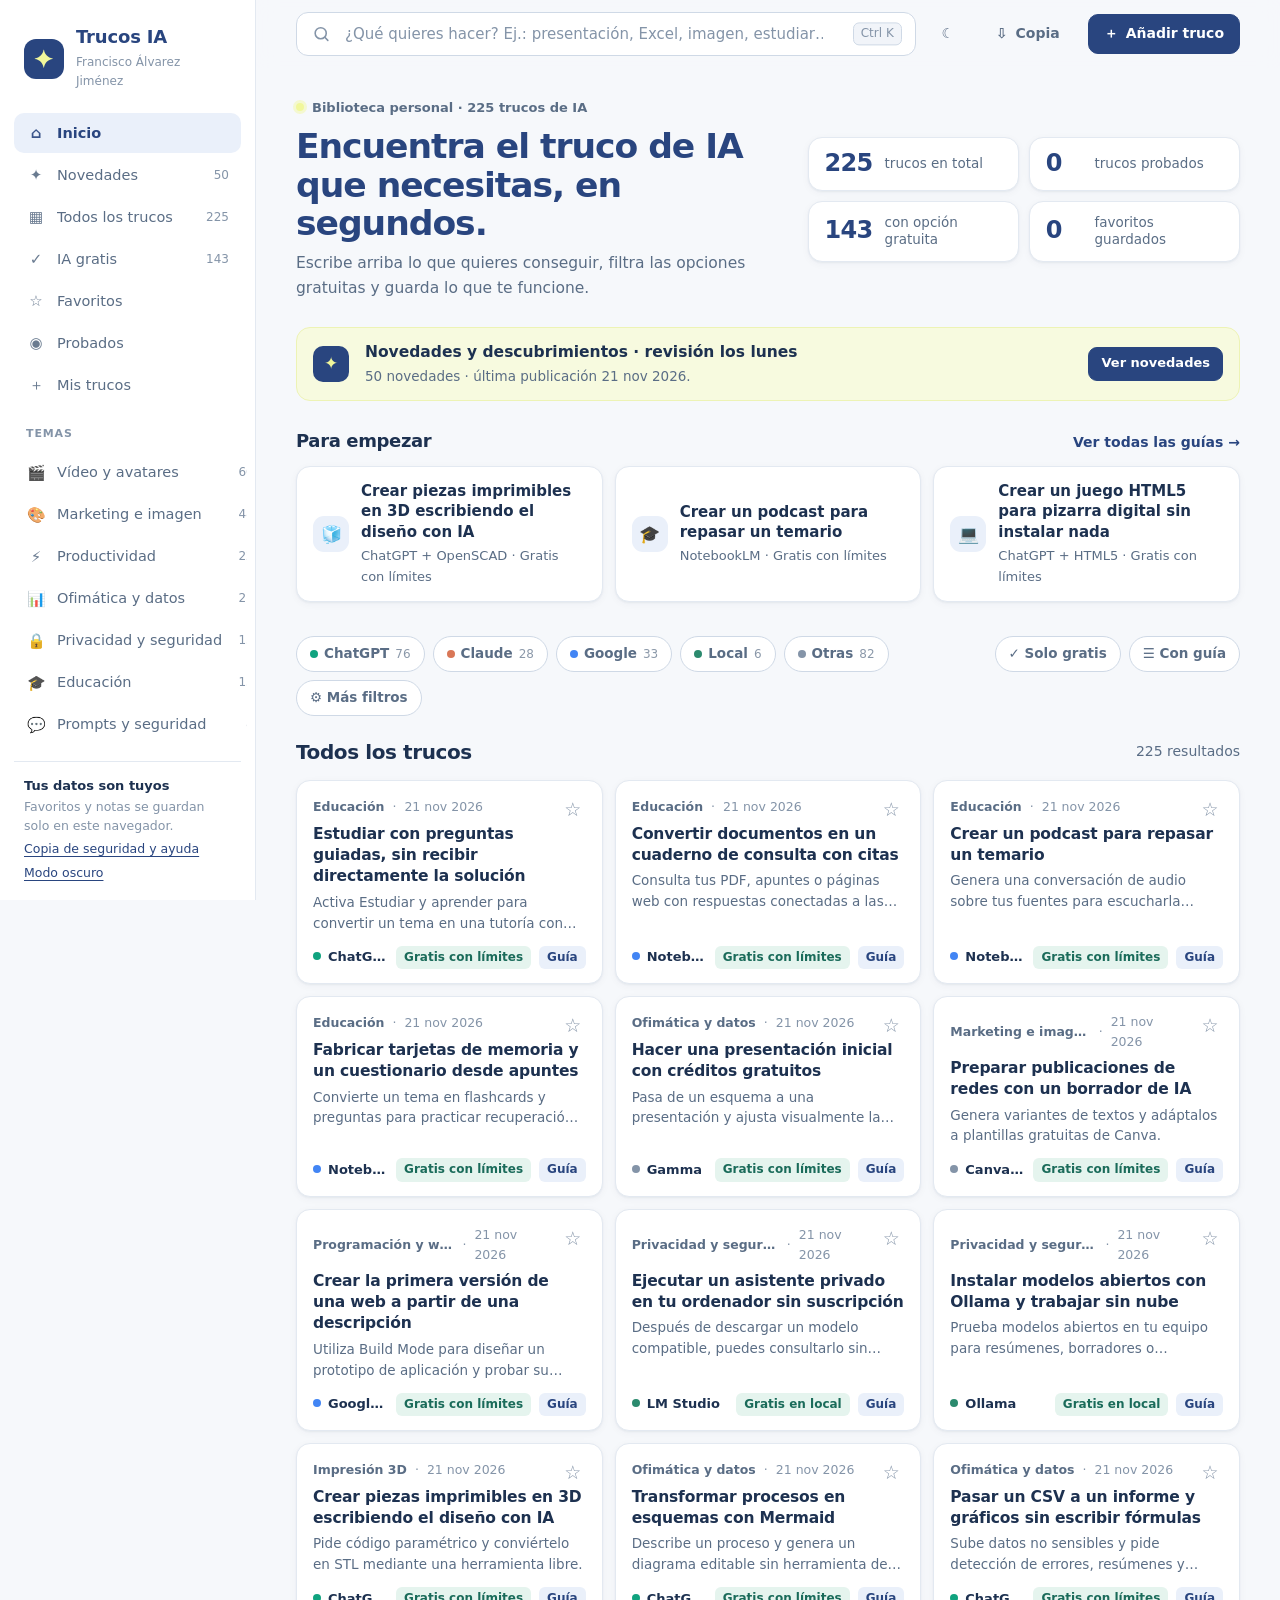
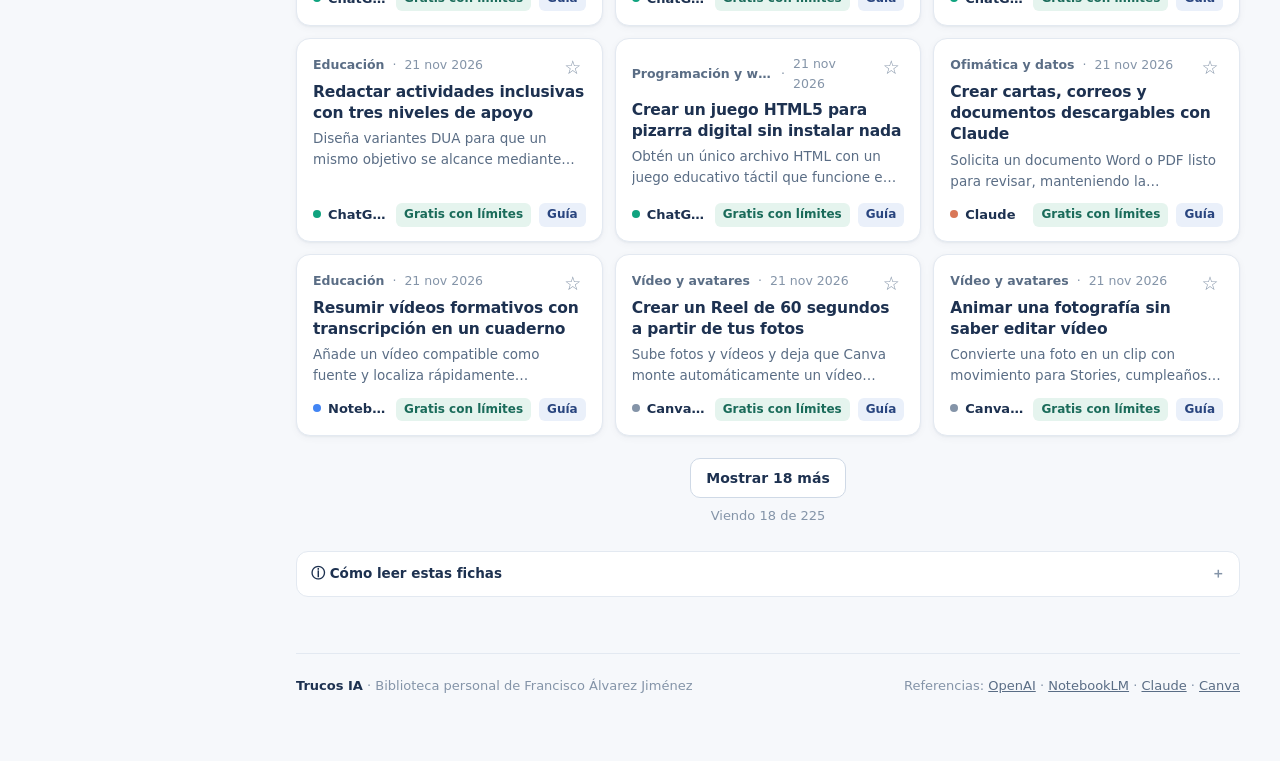
==== commit 17c854ae: "Recuperar 16 tutoriales MAXmaxdata mediante transcripciones originales y redactar pasos comprobables" ====
--- a/index.html
+++ b/index.html
@@ -529,7 +529,7 @@
 <button class="to-top" id="toTop" aria-label="Volver arriba">↑</button>
 <div class="toast" id="toast" role="status" aria-live="polite"></div>
 
-<script id="library-data" type="application/json">[{"id":"m001","title":"Comprar al mejor precio (Black Friday)","date":"2026-11-17","category":"Compras y ahorro","tool":"ChatGPT","origin":"max","source":"https://teapawt.net/maxmaxdata","youtube":"https://www.youtube.com/watch?v=wxuo7LdFE7c","cost":"limited","costNote":"La herramienta ofrece funciones gratuitas, pero NO se ha verificado el coste del truco del vídeo.","verification":"Título público indexado; contenido completo del vídeo de Facebook no auditado.","summary":"Publicación de MAXmaxdata sobre «Comprar al mejor precio (Black Friday)». Abre la publicación original para ver los pasos exactos.","steps":[],"prompt":"","tags":["ChatGPT","Compras y ahorro"],"recommended":false},{"id":"m002","title":"7 códigos para anunciar productos o negocios","date":"2026-11-12","category":"Marketing e imagen","tool":"Gemini","origin":"max","source":"https://es.linkedin.com/posts/pabloalvarezazcunaga_gemini-videoia-publicidad-activity-7526516146741710848-yyDW","youtube":"https://www.youtube.com/watch?v=w09U-muPxVI","cost":"unknown","costNote":"La generación de vídeo en Gemini puede requerir plan o créditos y variar por cuenta, país y modelo. Comprueba la disponibilidad antes de empezar.","verification":"Pasos contrastados con la publicación del creador y la transcripción pública en LinkedIn (22/11/2026). Los siete estilos aparecen en la demostración; los nombres de supuestos «códigos» están mal reconocidos por los subtítulos y no se presentan como comandos oficiales exactos. El prompt es una formulación propia.","summary":"Publicación de MAXmaxdata sobre «7 códigos para anunciar productos o negocios». Abre la publicación original para ver los pasos exactos.","steps":["Haz una fotografía nítida del producto real (una caja, un alimento, un logotipo o la fachada del negocio).","Abre Gemini en gemini.google.com o en su aplicación. Adjunta la fotografía y elige «Crear vídeo», si aparece en tu cuenta.","Describe uno de los siete resultados mostrados: desempaquetado (unboxing); producto/alimentos que pasan del envase al plato; preparación de una receta; presencia ficticia en una pantalla de Times Square; toma de estudio con cámara orbitando alrededor; presentación animada de un logotipo; o acercamiento desde una vista de satélite hasta el negocio.","Genera una versión corta y revisa que el envase, los rótulos, la marca, la localización y los movimientos se representen correctamente.","Si el resultado sirve, descarga y edita el clip para adaptarlo a Reels, TikTok o publicidad. No presentes escenarios ficticios como anuncios reales contratados."],"prompt":"A partir de esta fotografía de mi producto, crea un vídeo publicitario vertical de 8 segundos con [desempaquetado / plano de estudio con giro de cámara / secuencia de preparación]. Conserva exactamente forma, colores y texto del envase. Añade movimiento de cámara suave, luz natural y ningún dato publicitario inventado.","tags":["Gemini","Marketing e imagen"],"recommended":false},{"id":"m003","title":"Restricciones de ChatGPT: truco de Halloween","date":"2026-10-29","category":"Prompts y seguridad","tool":"ChatGPT","origin":"max","source":"https://teapawt.net/maxmaxdata","youtube":"","cost":"limited","costNote":"La herramienta ofrece funciones gratuitas, pero NO se ha verificado el coste del truco del vídeo.","verification":"Título público indexado; contenido completo del vídeo de Facebook no auditado.","summary":"Publicación de MAXmaxdata sobre «Restricciones de ChatGPT: truco de Halloween». Abre la publicación original para ver los pasos exactos.","steps":[],"prompt":"","tags":["ChatGPT","Prompts y seguridad"],"recommended":false},{"id":"m004","title":"Crear personajes que hablan con IA","date":"2026-10-27","category":"Vídeo y avatares","tool":"ChatGPT + Kling","origin":"max","source":"https://es.linkedin.com/posts/pabloalvarezazcunaga_personajesvirtuales-motioncontrol-videoconia-activity-7520723411367514112-Db1w","youtube":"https://www.youtube.com/watch?v=uMUwIXzK4uM","cost":"unknown","costNote":"Magnific/Kling Motion Control utiliza planes o créditos según modelo. El movimiento de otra persona y su apariencia requieren consentimiento.","verification":"Procedimiento derivado del vídeo original reproducido en la publicación pública de LinkedIn del creador (transcripción; consulta 22/11/2026). La demostración usa Magnific y Kling 3.0 Motion Control; la interfaz y los créditos pueden variar. La redacción del prompt es propia.","summary":"Publicación de MAXmaxdata sobre «Crear personajes que hablan con IA». Abre la publicación original para ver los pasos exactos.","steps":["Hazte una foto o utiliza un retrato propio para el que tengas permiso.","Abre ChatGPT, adjunta la fotografía y pide transformar a la persona en un personaje del estilo deseado (por ejemplo, ilustración o personaje fantástico). Descarga la imagen resultante.","Graba un vídeo de referencia hablando y gesticulando con los movimientos y el diálogo que quieras trasladar al personaje.","En Magnific, entra en generación de vídeo y selecciona Kling 3.0 Motion Control, si ese modelo está disponible en tu cuenta.","Carga la grabación de movimiento como vídeo de referencia y la imagen transformada como aspecto del personaje. Genera el clip y comprueba gestos, labios y continuidad."],"prompt":"Transforma mi foto en un personaje de ilustración original con expresiones claras y rostro de frente. Mantén rasgos reconocibles y proporciones naturales, sin copiar personajes comerciales existentes.","tags":["ChatGPT + Kling","Vídeo y avatares"],"recommended":false},{"id":"m005","title":"10 códigos para efectos fotográficos profesionales","date":"2026-10-14","category":"Marketing e imagen","tool":"ChatGPT","origin":"max","source":"https://teapawt.net/maxmaxdata","youtube":"https://www.youtube.com/watch?v=dtQ-2uHQpGM","cost":"limited","costNote":"La herramienta ofrece funciones gratuitas, pero NO se ha verificado el coste del truco del vídeo.","verification":"Título público indexado; contenido completo del vídeo de Facebook no auditado.","summary":"Publicación de MAXmaxdata sobre «10 códigos para efectos fotográficos profesionales». Abre la publicación original para ver los pasos exactos.","steps":[],"prompt":"","tags":["ChatGPT","Marketing e imagen"],"recommended":false},{"id":"m006","title":"Automatizar contabilidad","date":"2026-09-22","category":"Ofimática y datos","tool":"Claude","origin":"max","source":"https://es.linkedin.com/posts/pabloalvarezazcunaga_claude-facturas-contabilidad-activity-7508018950363021312-rwaM","youtube":"","cost":"unknown","costNote":"Cowork y la automatización del navegador dependen del plan de Claude, los permisos y la compatibilidad del sistema. No concedas acceso permanente a carpetas o cuentas si no es necesario.","verification":"Pasos reconstruidos a partir de la transcripción original de MAXmaxdata en LinkedIn, consultada el 22/11/2026. El creador demuestra descarga, renombrado, Excel e informe HTML. Se añaden comprobaciones prudentes de privacidad y exactitud.","summary":"Publicación de MAXmaxdata sobre «Automatizar contabilidad». Abre la publicación original para ver los pasos exactos.","steps":["Descarga Claude Desktop desde claude.ai/download e inicia sesión. Comprueba que tienes acceso a Cowork.","Prepara una carpeta para las facturas y abre en el navegador el portal del proveedor donde se pueden consultar.","En Claude Cowork, concede acceso solo a la carpeta necesaria y solicita descargar las facturas del período elegido, guardarlas allí y renombrarlas con un patrón consistente, por ejemplo AAAAMM_proveedor.pdf.","Comprueba que los PDF descargados son correctos antes de continuar. Después pide un Excel con fecha, proveedor, concepto, número de factura, base e IVA e importe total.","Verifica importes y totales con los originales. Si todo cuadra, pide un informe HTML con filtros, KPIs, evolución del gasto y posibles anomalías; revisa las conclusiones antes de actuar."],"prompt":"Con las facturas de esta carpeta, crea un Excel descargable con fecha, proveedor, número de factura, concepto, base imponible, tipo y cuota de IVA y total. Identifica archivos duplicados y señala los datos que no puedas leer con certeza. No modifiques ni borres originales. Después crea un informe HTML interactivo con KPIs, evolución mensual y alertas justificadas.","tags":["Claude","Ofimática y datos"],"recommended":false},{"id":"m007","title":"20 códigos para imágenes profesionales","date":"2026-09-17","category":"Marketing e imagen","tool":"ChatGPT","origin":"max","source":"https://teapawt.net/maxmaxdata","youtube":"https://www.youtube.com/watch?v=_NGr7DrnMUw","cost":"limited","costNote":"La herramienta ofrece funciones gratuitas, pero NO se ha verificado el coste del truco del vídeo.","verification":"Título público indexado; contenido completo del vídeo de Facebook no auditado.","summary":"Publicación de MAXmaxdata sobre «20 códigos para imágenes profesionales». Abre la publicación original para ver los pasos exactos.","steps":[],"prompt":"","tags":["ChatGPT","Marketing e imagen"],"recommended":true},{"id":"m008","title":"Crear anuncios profesionales","date":"2026-09-07","category":"Marketing e imagen","tool":"ChatGPT + MiniMax","origin":"max","source":"https://teapawt.net/maxmaxdata","youtube":"https://www.youtube.com/watch?v=Djo40TYgNUQ","cost":"unknown","costNote":"El servicio o el flujo pueden consumir créditos o requerir plan; verificar el vídeo.","verification":"Título público indexado; contenido completo del vídeo de Facebook no auditado.","summary":"Publicación de MAXmaxdata sobre «Crear anuncios profesionales». Abre la publicación original para ver los pasos exactos.","steps":[],"prompt":"","tags":["ChatGPT + MiniMax","Marketing e imagen"],"recommended":false},{"id":"m009","title":"Editar vídeos automáticamente","date":"2026-09-03","category":"Vídeo y avatares","tool":"Claude + CapCut","origin":"max","source":"https://teapawt.net/maxmaxdata","youtube":"https://www.youtube.com/watch?v=h4NWG1EkcM8","cost":"unknown","costNote":"El servicio o el flujo pueden consumir créditos o requerir plan; verificar el vídeo.","verification":"Título público indexado; contenido completo del vídeo de Facebook no auditado.","summary":"Publicación de MAXmaxdata sobre «Editar vídeos automáticamente». Abre la publicación original para ver los pasos exactos.","steps":[],"prompt":"","tags":["Claude + CapCut","Vídeo y avatares"],"recommended":true},{"id":"m010","title":"Automatizar Excel","date":"2026-08-31","category":"Ofimática y datos","tool":"Copilot + Excel","origin":"max","source":"https://teapawt.net/maxmaxdata","youtube":"https://www.youtube.com/watch?v=TjJ-myhfIY4","cost":"paid","costNote":"Requiere comprobar suscripción o licencia de la función concreta.","verification":"Título público indexado; contenido completo del vídeo de Facebook no auditado.","summary":"Publicación de MAXmaxdata sobre «Automatizar Excel». Abre la publicación original para ver los pasos exactos.","steps":[],"prompt":"","tags":["Copilot + Excel","Ofimática y datos"],"recommended":false},{"id":"m011","title":"IA en el móvil sin conexión a Internet","date":"2026-08-27","category":"Privacidad y seguridad","tool":"Gemma 4","origin":"max","source":"https://teapawt.net/maxmaxdata","youtube":"","cost":"local","costNote":"Posible uso sin suscripción con un modelo local; requiere dispositivo compatible.","verification":"Título público indexado; contenido completo del vídeo de Facebook no auditado.","summary":"Publicación de MAXmaxdata sobre «IA en el móvil sin conexión a Internet». Abre la publicación original para ver los pasos exactos.","steps":[],"prompt":"","tags":["Gemma 4","Privacidad y seguridad"],"recommended":false},{"id":"m012","title":"Crear dashboards locales al estilo Power BI","date":"2026-08-24","category":"Ofimática y datos","tool":"ChatGPT","origin":"max","source":"https://teapawt.net/maxmaxdata","youtube":"https://www.youtube.com/watch?v=TkcV2dMsg4E","cost":"limited","costNote":"La herramienta ofrece funciones gratuitas, pero NO se ha verificado el coste del truco del vídeo.","verification":"Título público indexado; contenido completo del vídeo de Facebook no auditado.","summary":"Publicación de MAXmaxdata sobre «Crear dashboards locales al estilo Power BI». Abre la publicación original para ver los pasos exactos.","steps":[],"prompt":"","tags":["ChatGPT","Ofimática y datos"],"recommended":true},{"id":"m013","title":"5 códigos para imágenes de producto","date":"2026-08-20","category":"Marketing e imagen","tool":"ChatGPT","origin":"max","source":"https://es.linkedin.com/posts/pabloalvarezazcunaga_chatgptimagenes-imagenproducto-marketingdigital-activity-7496078402031083521-v7bi","youtube":"https://www.youtube.com/watch?v=5hG3JSnUK4Y","cost":"limited","costNote":"La creación/edición de imágenes puede estar disponible en el nivel gratuito con cuota de uso; comprueba tus límites.","verification":"El creador enumera los cinco términos en la publicación pública de LinkedIn sobre imagen de producto, verificada el 22/11/2026. Los llamados «códigos» son sugerencias descriptivas, no funciones oficiales del producto. El prompt es una reformulación propia.","summary":"Publicación de MAXmaxdata sobre «5 códigos para imágenes de producto». Abre la publicación original para ver los pasos exactos.","steps":["Haz una fotografía nítida del producto real, bien encuadrada y con la etiqueta legible.","Abre ChatGPT, adjunta la fotografía y selecciona la opción de crear o editar imágenes, si aparece en tu cuenta.","Prueba cinco formatos visuales, de uno en uno: /timesquare (pantalla publicitaria urbana), /premiumshowcase (presentación de estudio), /productburst (explosión visual de componentes), /rainforest (escenario natural) y /explodeview (despiece o vista de piezas).","Si una palabra clave no produce el efecto esperado, expresa el objetivo en lenguaje natural; estas barras no son comandos oficiales garantizados.","Comprueba que la marca, las características y el texto no se hayan inventado; después guarda la versión que necesites para catálogo o publicidad. Puedes animarla en otra herramienta de vídeo si dispones de ella."],"prompt":"A partir de esta foto de mi producto, crea una fotografía publicitaria de estilo [showcase premium / fondo natural / producto con componentes separados], manteniendo exactamente el envase, el logotipo y los textos originales. Fotografía de estudio profesional, sombras realistas, sin atributos nuevos.","tags":["ChatGPT","Marketing e imagen"],"recommended":false},{"id":"m014","title":"Nueva función Visualize","date":"2026-08-17","category":"Productividad","tool":"ChatGPT","origin":"max","source":"https://teapawt.net/maxmaxdata","youtube":"","cost":"limited","costNote":"La herramienta ofrece funciones gratuitas, pero NO se ha verificado el coste del truco del vídeo.","verification":"Título público indexado; contenido completo del vídeo de Facebook no auditado.","summary":"Publicación de MAXmaxdata sobre «Nueva función Visualize». Abre la publicación original para ver los pasos exactos.","steps":[],"prompt":"","tags":["ChatGPT","Productividad"],"recommended":false},{"id":"m015","title":"9 códigos secretos de Claude","date":"2026-08-12","category":"Prompts y seguridad","tool":"Claude","origin":"max","source":"https://teapawt.net/maxmaxdata","youtube":"","cost":"limited","costNote":"La herramienta ofrece funciones gratuitas, pero NO se ha verificado el coste del truco del vídeo.","verification":"Título público indexado; contenido completo del vídeo de Facebook no auditado.","summary":"Publicación de MAXmaxdata sobre «9 códigos secretos de Claude». Abre la publicación original para ver los pasos exactos.","steps":[],"prompt":"","tags":["Claude","Prompts y seguridad"],"recommended":false},{"id":"m016","title":"Crear vídeos profesionales","date":"2026-08-07","category":"Vídeo y avatares","tool":"Gemini Omni","origin":"max","source":"https://es.linkedin.com/posts/pabloalvarezazcunaga_videoia-gemini-magnific-activity-7491366485005737984-a-Hr","youtube":"","cost":"unknown","costNote":"La generación de vídeo a partir de imagen y anotaciones puede necesitar un plan de pago; disponibilidad y modelo exacto sin confirmar.","verification":"El creador explica esta técnica y su ejemplo por Bilbao en la publicación pública de LinkedIn (consulta 22/11/2026), pero el texto visible no detalla todos los botones de la aplicación. Los pasos son una adaptación razonada de su explicación, no un tutorial de interfaz auditado.","summary":"Publicación de MAXmaxdata sobre «Crear vídeos profesionales». Abre la publicación original para ver los pasos exactos.","steps":["Selecciona una fotografía propia de una ciudad, instalación o paisaje que sirva como primer fotograma.","Sobre una copia de la imagen, dibuja o marca el recorrido que quieres que haga la cámara (dirección, puntos de paso y destino).","Sube la imagen y la indicación de trayectoria a la herramienta de vídeo con IA utilizada en el tutorial; describe por escrito qué partes debe recorrer rápido y dónde detenerse.","Genera un clip corto y revisa que el recorrido, las transiciones y los edificios sean plausibles. Corrige el trayecto si la IA altera la geografía."],"prompt":"Usa esta foto de referencia. La cámara avanza lentamente a lo largo de la ruta señalada, cruza [lugar], pasa junto a [edificio] y termina elevándose hasta [destino]. Mantén geometría realista, movimiento continuo y ningún texto inventado.","tags":["Gemini Omni","Vídeo y avatares"],"recommended":false},{"id":"m017","title":"ChatGPT camuflado en WhatsApp","date":"2026-08-03","category":"Mensajería","tool":"ChatGPT + WhatsApp","origin":"max","source":"https://teapawt.net/maxmaxdata","youtube":"","cost":"unknown","costNote":"El servicio o el flujo pueden consumir créditos o requerir plan; verificar el vídeo.","verification":"Título público indexado; contenido completo del vídeo de Facebook no auditado.","summary":"Publicación de MAXmaxdata sobre «ChatGPT camuflado en WhatsApp». Abre la publicación original para ver los pasos exactos.","steps":[],"prompt":"","tags":["ChatGPT + WhatsApp","Mensajería"],"recommended":false},{"id":"m018","title":"Crear imágenes profesionales","date":"2026-07-31","category":"Marketing e imagen","tool":"ChatGPT","origin":"max","source":"https://teapawt.net/maxmaxdata","youtube":"","cost":"limited","costNote":"La herramienta ofrece funciones gratuitas, pero NO se ha verificado el coste del truco del vídeo.","verification":"Título público indexado; contenido completo del vídeo de Facebook no auditado.","summary":"Publicación de MAXmaxdata sobre «Crear imágenes profesionales». Abre la publicación original para ver los pasos exactos.","steps":[],"prompt":"","tags":["ChatGPT","Marketing e imagen"],"recommended":false},{"id":"m019","title":"Automatizar Word","date":"2026-07-29","category":"Ofimática y datos","tool":"Claude + Word","origin":"max","source":"https://teapawt.net/maxmaxdata","youtube":"","cost":"unknown","costNote":"El coste del procedimiento concreto no se ha verificado.","verification":"Título público indexado; contenido completo del vídeo de Facebook no auditado.","summary":"Publicación de MAXmaxdata sobre «Automatizar Word». Abre la publicación original para ver los pasos exactos.","steps":[],"prompt":"","tags":["Claude + Word","Ofimática y datos"],"recommended":true},{"id":"m020","title":"5 códigos secretos para estudiar","date":"2026-07-27","category":"Educación","tool":"ChatGPT","origin":"max","source":"https://es.linkedin.com/posts/pabloalvarezazcunaga_estudio-productividad-formacion-activity-7487381073031589889-pv1M","youtube":"","cost":"limited","costNote":"Las funciones de generación de imágenes o visualizaciones pueden tener cuotas o depender del plan de ChatGPT.","verification":"El creador explica cinco formatos visuales en la transcripción pública de su vídeo de LinkedIn (consulta 22/11/2026). Algunas cadenas pronunciadas como «códigos secretos» no se reconocen con fiabilidad; se expresan como peticiones en lenguaje natural, no como comandos oficiales de ChatGPT.","summary":"Publicación de MAXmaxdata sobre «5 códigos secretos para estudiar». Abre la publicación original para ver los pasos exactos.","steps":["En ChatGPT, escribe el tema que quieres comprender; puedes trabajar con tus apuntes o introducir una pregunta concreta.","Pide una visualización interactiva de un proceso, como la fotosíntesis, donde puedas cambiar parámetros y observar resultados. Comprueba que la herramienta de visualización esté disponible.","Solicita que el mismo tema se presente como apuntes visuales de estilo manuscrito, con fórmulas y ejemplos.","Para procesos con muchas tareas, pide una lista de comprobación ordenada; el vídeo utiliza un cierre contable como ejemplo.","Pide una infografía con gráficos sobre datos o una infografía ilustrada de un tema (el vídeo muestra el IMC y capas de la biosfera). Revisa valores y etiquetas antes de estudiar."],"prompt":"Explícame [tema] de tres maneras: 1) visualización de las partes y sus relaciones, 2) apuntes esquemáticos con un ejemplo, y 3) checklist de cinco preguntas para comprobar que lo he entendido. Señala las incertidumbres y no inventes cifras.","tags":["ChatGPT","Educación"],"recommended":true},{"id":"m021","title":"Conoce a toda tu familia: prueba de privacidad","date":"2026-07-24","category":"Privacidad y seguridad","tool":"ChatGPT","origin":"max","source":"https://teapawt.net/maxmaxdata?cursor=DAAHCgABHXoU2My__-oLAAIAAAATMjA4MTYxNjAwODQ3MzcxOTI2NggAAwAAAAIAAA","youtube":"","cost":"limited","costNote":"La herramienta ofrece funciones gratuitas, pero NO se ha verificado el coste del truco del vídeo.","verification":"Título público indexado; contenido completo del vídeo de Facebook no auditado.","summary":"Publicación de MAXmaxdata sobre «Conoce a toda tu familia: prueba de privacidad». Abre la publicación original para ver los pasos exactos.","steps":[],"prompt":"","tags":["ChatGPT","Privacidad y seguridad"],"recommended":false},{"id":"m022","title":"Animar un personaje","date":"2026-07-22","category":"Vídeo y avatares","tool":"Kling","origin":"max","source":"https://teapawt.net/maxmaxdata?cursor=DAAHCgABHXoU2My__-oLAAIAAAATMjA4MTYxNjAwODQ3MzcxOTI2NggAAwAAAAIAAA","youtube":"","cost":"unknown","costNote":"El servicio o el flujo pueden consumir créditos o requerir plan; verificar el vídeo.","verification":"Título público indexado; contenido completo del vídeo de Facebook no auditado.","summary":"Publicación de MAXmaxdata sobre «Animar un personaje». Abre la publicación original para ver los pasos exactos.","steps":[],"prompt":"","tags":["Kling","Vídeo y avatares"],"recommended":false},{"id":"m023","title":"Excel sin fórmulas y en minutos","date":"2026-07-20","category":"Ofimática y datos","tool":"Claude + Excel","origin":"max","source":"https://es.linkedin.com/posts/pabloalvarezazcunaga_excel-automatizacion-dashboard-activity-7420332482270629888-GuM9","youtube":"","cost":"unknown","costNote":"El complemento de Claude para Excel y ciertas funciones pueden requerir cuentas o planes compatibles; verifica la disponibilidad.","verification":"Extraído de la transcripción pública de MAXmaxdata sobre Excel automatizado con Claude, consultada el 22/11/2026. El acceso al complemento depende de versión y suscripción.","summary":"Publicación de MAXmaxdata sobre «Excel sin fórmulas y en minutos». Abre la publicación original para ver los pasos exactos.","steps":["Abre el libro Excel con tu tabla de ventas y guarda una copia antes de modificarlo.","En Inicio (Home), busca el complemento de Claude en «Complementos/Add-ins» y ábrelo si está disponible en tu instalación.","En el chat del complemento pide crear una columna con el IVA del 21 % y otra con el importe total, indicando qué columna contiene la base imponible.","Pide una tabla dinámica y gráficos de ventas; el tutorial también muestra un mapa de calor para detectar diferencias.","Solicita una hoja de resumen ejecutivo con ventas totales, unidades, reparto por país y producto, tendencias y advertencias.","Comprueba fórmulas, importes de IVA y conclusiones frente a tus datos antes de compartir el archivo."],"prompt":"En este libro de Excel, crea sin alterar las columnas originales: IVA calculado al 21 %, total, una tabla dinámica de ventas por país y producto, un gráfico y un resumen ejecutivo. Señala cualquier dato ausente y no inventes cifras.","tags":["Claude + Excel","Ofimática y datos"],"recommended":false},{"id":"m024","title":"Integrar Gemini con Google Maps","date":"2026-07-17","category":"Viajes y mapas","tool":"Gemini + Google Maps","origin":"max","source":"https://teapawt.net/maxmaxdata?cursor=DAAHCgABHXoU2My__-oLAAIAAAATMjA4MTYxNjAwODQ3MzcxOTI2NggAAwAAAAIAAA","youtube":"","cost":"limited","costNote":"La herramienta ofrece funciones gratuitas, pero NO se ha verificado el coste del truco del vídeo.","verification":"Título público indexado; contenido completo del vídeo de Facebook no auditado.","summary":"Publicación de MAXmaxdata sobre «Integrar Gemini con Google Maps». Abre la publicación original para ver los pasos exactos.","steps":[],"prompt":"","tags":["Gemini + Google Maps","Viajes y mapas"],"recommended":false},{"id":"m025","title":"Imágenes profesionales con prompts","date":"2026-07-15","category":"Marketing e imagen","tool":"ChatGPT","origin":"max","source":"https://teapawt.net/maxmaxdata?cursor=DAAHCgABHXoU2My__-oLAAIAAAATMjA4MTYxNjAwODQ3MzcxOTI2NggAAwAAAAIAAA","youtube":"","cost":"limited","costNote":"La herramienta ofrece funciones gratuitas, pero NO se ha verificado el coste del truco del vídeo.","verification":"Título público indexado; contenido completo del vídeo de Facebook no auditado.","summary":"Publicación de MAXmaxdata sobre «Imágenes profesionales con prompts». Abre la publicación original para ver los pasos exactos.","steps":[],"prompt":"","tags":["ChatGPT","Marketing e imagen"],"recommended":false},{"id":"m026","title":"Automatizar trabajo y contabilidad","date":"2026-07-13","category":"Ofimática y datos","tool":"ChatGPT Work","origin":"max","source":"https://teapawt.net/maxmaxdata?cursor=DAAHCgABHXoU2My__-oLAAIAAAATMjA4MTYxNjAwODQ3MzcxOTI2NggAAwAAAAIAAA","youtube":"","cost":"unknown","costNote":"Este flujo puede exigir una función o plan específico; coste no confirmado.","verification":"Título público indexado; contenido completo del vídeo de Facebook no auditado.","summary":"Publicación de MAXmaxdata sobre «Automatizar trabajo y contabilidad». Abre la publicación original para ver los pasos exactos.","steps":[],"prompt":"","tags":["ChatGPT Work","Ofimática y datos"],"recommended":false},{"id":"m027","title":"Nuevo modo de voz Live","date":"2026-07-10","category":"Productividad","tool":"ChatGPT Live","origin":"max","source":"https://teapawt.net/maxmaxdata?cursor=DAAHCgABHXoU2My__-oLAAIAAAATMjA4MTYxNjAwODQ3MzcxOTI2NggAAwAAAAIAAA","youtube":"","cost":"limited","costNote":"La herramienta ofrece funciones gratuitas, pero NO se ha verificado el coste del truco del vídeo.","verification":"Título público indexado; contenido completo del vídeo de Facebook no auditado.","summary":"Publicación de MAXmaxdata sobre «Nuevo modo de voz Live». Abre la publicación original para ver los pasos exactos.","steps":[],"prompt":"","tags":["ChatGPT Live","Productividad"],"recommended":false},{"id":"m028","title":"Imagen de marca corporativa","date":"2026-07-06","category":"Marketing e imagen","tool":"Claude","origin":"max","source":"https://teapawt.net/maxmaxdata?cursor=DAAHCgABHXoU2My__-oLAAIAAAATMjA4MTYxNjAwODQ3MzcxOTI2NggAAwAAAAIAAA","youtube":"","cost":"limited","costNote":"La herramienta ofrece funciones gratuitas, pero NO se ha verificado el coste del truco del vídeo.","verification":"Título público indexado; contenido completo del vídeo de Facebook no auditado.","summary":"Publicación de MAXmaxdata sobre «Imagen de marca corporativa». Abre la publicación original para ver los pasos exactos.","steps":[],"prompt":"","tags":["Claude","Marketing e imagen"],"recommended":false},{"id":"m029","title":"Automatizar PowerPoint","date":"2026-07-03","category":"Ofimática y datos","tool":"Claude + PowerPoint","origin":"max","source":"https://teapawt.net/maxmaxdata?cursor=DAAHCgABHXoU2My__-oLAAIAAAATMjA4MTYxNjAwODQ3MzcxOTI2NggAAwAAAAIAAA","youtube":"","cost":"unknown","costNote":"El coste del procedimiento concreto no se ha verificado.","verification":"Título público indexado; contenido completo del vídeo de Facebook no auditado.","summary":"Publicación de MAXmaxdata sobre «Automatizar PowerPoint». Abre la publicación original para ver los pasos exactos.","steps":[],"prompt":"","tags":["Claude + PowerPoint","Ofimática y datos"],"recommended":false},{"id":"m030","title":"Automatizar WhatsApp","date":"2026-06-29","category":"Mensajería","tool":"Claude + WhatsApp","origin":"max","source":"https://teapawt.net/maxmaxdata?cursor=DAAHCgABHXoU2My__-oLAAIAAAATMjA4MTYxNjAwODQ3MzcxOTI2NggAAwAAAAIAAA","youtube":"","cost":"unknown","costNote":"El servicio o el flujo pueden consumir créditos o requerir plan; verificar el vídeo.","verification":"Título público indexado; contenido completo del vídeo de Facebook no auditado.","summary":"Publicación de MAXmaxdata sobre «Automatizar WhatsApp». Abre la publicación original para ver los pasos exactos.","steps":[],"prompt":"","tags":["Claude + WhatsApp","Mensajería"],"recommended":false},{"id":"m031","title":"Automatizaciones mediante skills","date":"2026-06-26","category":"Productividad","tool":"Claude Skills","origin":"max","source":"https://teapawt.net/maxmaxdata?cursor=DAAHCgABHXoU2My__-oLAAIAAAATMjA4MTYxNjAwODQ3MzcxOTI2NggAAwAAAAIAAA","youtube":"","cost":"unknown","costNote":"No se ha confirmado que la función exacta esté incluida en el plan gratuito.","verification":"Título público indexado; contenido completo del vídeo de Facebook no auditado.","summary":"Publicación de MAXmaxdata sobre «Automatizaciones mediante skills». Abre la publicación original para ver los pasos exactos.","steps":[],"prompt":"","tags":["Claude Skills","Productividad"],"recommended":false},{"id":"m032","title":"Automatizar búsqueda de clientes","date":"2026-06-24","category":"Empresa y empleo","tool":"Claude","origin":"max","source":"https://teapawt.net/maxmaxdata?cursor=DAAHCgABHXoU2My__-oLAAIAAAATMjA4MTYxNjAwODQ3MzcxOTI2NggAAwAAAAIAAA","youtube":"","cost":"limited","costNote":"La herramienta ofrece funciones gratuitas, pero NO se ha verificado el coste del truco del vídeo.","verification":"Título público indexado; contenido completo del vídeo de Facebook no auditado.","summary":"Publicación de MAXmaxdata sobre «Automatizar búsqueda de clientes». Abre la publicación original para ver los pasos exactos.","steps":[],"prompt":"","tags":["Claude","Empresa y empleo"],"recommended":false},{"id":"m033","title":"Borrar tu huella digital","date":"2026-06-22","category":"Privacidad y seguridad","tool":"ChatGPT","origin":"max","source":"https://teapawt.net/maxmaxdata?cursor=DAAHCgABHXoU2My__-oLAAIAAAATMjA4MTYxNjAwODQ3MzcxOTI2NggAAwAAAAIAAA","youtube":"","cost":"limited","costNote":"La herramienta ofrece funciones gratuitas, pero NO se ha verificado el coste del truco del vídeo.","verification":"Título público indexado; contenido completo del vídeo de Facebook no auditado.","summary":"Publicación de MAXmaxdata sobre «Borrar tu huella digital». Abre la publicación original para ver los pasos exactos.","steps":[],"prompt":"","tags":["ChatGPT","Privacidad y seguridad"],"recommended":false},{"id":"m034","title":"Trucos gratis sobre el Mundial 2026","date":"2026-06-19","category":"Educación","tool":"Gemini","origin":"max","source":"https://teapawt.net/maxmaxdata?cursor=DAAHCgABHXoU2My__-oLAAIAAAATMjA4MTYxNjAwODQ3MzcxOTI2NggAAwAAAAIAAA","youtube":"","cost":"limited","costNote":"La herramienta ofrece funciones gratuitas, pero NO se ha verificado el coste del truco del vídeo.","verification":"Título público indexado; contenido completo del vídeo de Facebook no auditado.","summary":"Publicación de MAXmaxdata sobre «Trucos gratis sobre el Mundial 2026». Abre la publicación original para ver los pasos exactos.","steps":[],"prompt":"","tags":["Gemini","Educación"],"recommended":false},{"id":"m035","title":"Buscar empleo por ti","date":"2026-06-17","category":"Empresa y empleo","tool":"ChatGPT","origin":"max","source":"https://teapawt.net/maxmaxdata?cursor=DAAHCgABHXoU2My__-oLAAIAAAATMjA4MTYxNjAwODQ3MzcxOTI2NggAAwAAAAIAAA","youtube":"","cost":"limited","costNote":"La herramienta ofrece funciones gratuitas, pero NO se ha verificado el coste del truco del vídeo.","verification":"Título público indexado; contenido completo del vídeo de Facebook no auditado.","summary":"Publicación de MAXmaxdata sobre «Buscar empleo por ti». Abre la publicación original para ver los pasos exactos.","steps":[],"prompt":"","tags":["ChatGPT","Empresa y empleo"],"recommended":false},{"id":"m036","title":"Crear anuncios profesionales","date":"2026-06-15","category":"Marketing e imagen","tool":"Gemini","origin":"max","source":"https://teapawt.net/maxmaxdata?cursor=DAAHCgABHXoU2My__-oLAAIAAAATMjA4MTYxNjAwODQ3MzcxOTI2NggAAwAAAAIAAA","youtube":"","cost":"limited","costNote":"La herramienta ofrece funciones gratuitas, pero NO se ha verificado el coste del truco del vídeo.","verification":"Título público indexado; contenido completo del vídeo de Facebook no auditado.","summary":"Publicación de MAXmaxdata sobre «Crear anuncios profesionales». Abre la publicación original para ver los pasos exactos.","steps":[],"prompt":"","tags":["Gemini","Marketing e imagen"],"recommended":false},{"id":"m037","title":"Ahorrar tokens","date":"2026-06-12","category":"Productividad","tool":"Claude","origin":"max","source":"https://teapawt.net/maxmaxdata?cursor=DAAHCgABHXoU2My__-oLAAIAAAATMjA4MTYxNjAwODQ3MzcxOTI2NggAAwAAAAIAAA","youtube":"","cost":"limited","costNote":"La herramienta ofrece funciones gratuitas, pero NO se ha verificado el coste del truco del vídeo.","verification":"Título público indexado; contenido completo del vídeo de Facebook no auditado.","summary":"Publicación de MAXmaxdata sobre «Ahorrar tokens». Abre la publicación original para ver los pasos exactos.","steps":[],"prompt":"","tags":["Claude","Productividad"],"recommended":false},{"id":"m038","title":"5 casos de uso gratuitos explicados","date":"2026-06-10","category":"Vídeo y avatares","tool":"Google Flow","origin":"max","source":"https://es.linkedin.com/posts/pabloalvarezazcunaga_googleflow-inteligenciaartificial-generaciondevideo-activity-7470332983032463360-vW7b","youtube":"","cost":"limited","costNote":"Google Flow tiene opciones y modelos disponibles sin suscripción, pero las generaciones consumen puntos y algunas funciones de vídeo y edición están reservadas a planes Google AI. Revisa límites y región.","verification":"Transcripción completa de la publicación original «Google Flow (gratuito) explicado fácil — 5 casos de uso» de MAXmaxdata, encontrada el 22/11/2026. Los nombres de menús se han contrastado además con la ayuda vigente de Google Flow. El anuncio del creador de gratuidad total no debe interpretarse como ausencia de límites.","summary":"Publicación de MAXmaxdata sobre «5 casos de uso gratuitos explicados». Abre la publicación original para ver los pasos exactos.","steps":["Abre Google Flow desde su página oficial e inicia un proyecto nuevo. En el campo de instrucciones puedes alternar el trabajo manual y el modo Agente, si están disponibles.","Caso 1, imagen: selecciona el formato cuadrado, el modelo de imagen disponible y describe una escena concreta. Genera una imagen y guárdala como recurso del proyecto.","Caso 2, imagen a vídeo: selecciona generación de vídeo, elige orientación y duración; utiliza la imagen anterior como referencia y explica cómo debe moverse.","Caso 3, Agente: actívalo, añade recursos o personajes y pídele una escena conversacional (el vídeo muestra un podcast de dos personas). Pide confirmación antes de operaciones que consuman créditos.","Caso 4, personajes: crea un personaje desde texto o imagen de referencia y configura su aspecto y voz, si tu cuenta permite esa función.","Caso 5, escenas: abre el editor de escenas, incorpora un clip anterior y describe el cambio que quieres introducir, como que una persona entre en plano y se siente a hablar.","Revisa la continuidad y el contenido antes de exportar. Las cuotas gratuitas y los modelos disponibles cambian, por lo que no debe asumirse uso ilimitado."],"prompt":"Con los personajes y recursos de este proyecto, crea una escena de 6 segundos en la que [persona A] se encuentra con [persona B] en [lugar]. Mantén la apariencia y el vestuario entre tomas, utiliza voz en español solo si está disponible y pide confirmación antes de consumir créditos.","tags":["Google Flow","Vídeo y avatares"],"recommended":true},{"id":"m039","title":"Crear una guía propia de estilos de imagen","date":"2026-06-08","category":"Marketing e imagen","tool":"ChatGPT","origin":"max","source":"https://es.linkedin.com/posts/pabloalvarezazcunaga_imagenesia-chatgpt-inteligenciaartificial-activity-7469617484774649856-eVsT","youtube":"","cost":"limited","costNote":"Pinterest permite consultar imágenes públicas; ChatGPT puede tener límites gratuitos de análisis y generación visual.","verification":"Pasos extraídos de la transcripción de MAXmaxdata sobre crear una biblioteca de estilos con Pinterest y ChatGPT, publicada en LinkedIn; consulta 22/11/2026. El prompt es adaptación propia, no transcripción literal.","summary":"Publicación de MAXmaxdata sobre «Crear una guía propia de estilos de imagen». Abre la publicación original para ver los pasos exactos.","steps":["Hazte una fotografía propia que quieras transformar.","En Pinterest busca una referencia visual que muestre un estilo de iluminación, encuadre o ambiente que te guste; respeta los derechos de esa imagen.","Abre ChatGPT, adjunta la imagen de referencia y pídele que describa su estilo visual en un JSON estructurado (encuadre, luz, paleta, profundidad, ambiente).","Copia el JSON a una nueva conversación de ChatGPT, adjunta tu fotografía y pide adaptar la foto al estilo descrito respetando tu identidad y proporciones.","Guarda el JSON como plantilla de estilo y úsalo con nuevas fotos para mantener una estética coherente."],"prompt":"Analiza esta referencia y devuelve SOLO un JSON con tipo de plano, punto de vista, iluminación, paleta, temperatura de color, profundidad de campo, atmósfera y composición. No identifiques personas ni copies marcas. Luego aplica esos atributos a mi fotografía, conservando mis facciones y postura.","tags":["ChatGPT","Marketing e imagen"],"recommended":false},{"id":"m040","title":"Automatizar vídeos (otra publicación)","date":"2026-06-05","category":"Vídeo y avatares","tool":"Claude + CapCut","origin":"max","source":"https://teapawt.net/maxmaxdata?cursor=DAAHCgABHXoU2My__-oLAAIAAAATMjA4MTYxNjAwODQ3MzcxOTI2NggAAwAAAAIAAA","youtube":"","cost":"unknown","costNote":"El servicio o el flujo pueden consumir créditos o requerir plan; verificar el vídeo.","verification":"Título público indexado; contenido completo del vídeo de Facebook no auditado.","summary":"Publicación de MAXmaxdata sobre «Automatizar vídeos (otra publicación)». Abre la publicación original para ver los pasos exactos.","steps":[],"prompt":"","tags":["Claude + CapCut","Vídeo y avatares"],"recommended":false},{"id":"m041","title":"Automatizar tickets de gastos","date":"2026-06-01","category":"Ofimática y datos","tool":"Claude Cowork","origin":"max","source":"https://teapawt.net/maxmaxdata?cursor=DAAHCgABHXoU2My__9ULAAIAAAATMjA2Mjc1NjU0MDc0MjgwMzY1MAgAAwAAAAIAAA","youtube":"","cost":"unknown","costNote":"Este flujo puede exigir una función o plan específico; coste no confirmado.","verification":"Título público indexado; contenido completo del vídeo de Facebook no auditado.","summary":"Publicación de MAXmaxdata sobre «Automatizar tickets de gastos». Abre la publicación original para ver los pasos exactos.","steps":[],"prompt":"","tags":["Claude Cowork","Ofimática y datos"],"recommended":false},{"id":"m042","title":"Decorar tu propia casa","date":"2026-05-29","category":"Hogar","tool":"ChatGPT","origin":"max","source":"https://teapawt.net/maxmaxdata?cursor=DAAHCgABHXoU2My__9ULAAIAAAATMjA2Mjc1NjU0MDc0MjgwMzY1MAgAAwAAAAIAAA","youtube":"","cost":"limited","costNote":"La herramienta ofrece funciones gratuitas, pero NO se ha verificado el coste del truco del vídeo.","verification":"Título público indexado; contenido completo del vídeo de Facebook no auditado.","summary":"Publicación de MAXmaxdata sobre «Decorar tu propia casa». Abre la publicación original para ver los pasos exactos.","steps":[],"prompt":"","tags":["ChatGPT","Hogar"],"recommended":false},{"id":"m043","title":"7 casos de uso para vídeo","date":"2026-05-27","category":"Vídeo y avatares","tool":"Google Omni","origin":"max","source":"https://es.linkedin.com/posts/pabloalvarezazcunaga_omni-gemini-videoai-activity-7465297310395318272-n5Xq","youtube":"","cost":"unknown","costNote":"La disponibilidad de funciones de edición, voz, referencias y extensión de vídeo de Gemini/Omni depende del plan y la región; la demostración no acredita gratuidad.","verification":"Los siete casos se describen en la transcripción de la publicación original de MAXmaxdata en LinkedIn, consultada 22/11/2026. No se garantiza que todos los efectos sigan disponibles en España o en el mismo plan. Prompt redactado como ejemplo propio.","summary":"Publicación de MAXmaxdata sobre «7 casos de uso para vídeo». Abre la publicación original para ver los pasos exactos.","steps":["Abre Gemini y selecciona «Crear vídeo» si tu cuenta ofrece el modelo de vídeo mencionado por el creador.","Caso 1: sube fotos propias de un presentador y un producto y pide un anuncio corto con voz. En caso de usar audio personal, hazlo únicamente con consentimiento.","Caso 2: sube una imagen de un edificio y pide luces que cambien siguiendo el ritmo de una música con licencia.","Caso 3: crea un paisaje desde texto y pide continuar la acción hasta una ciudad futurista.","Caso 4: sube un clip real y prueba sustituir un objeto o el fondo sin cambiar el resto de la acción.","Caso 5: combina tu vídeo grabado con un boceto o imagen para introducir ese objeto en la escena.","Caso 6: parte de una fotografía y pide varios ángulos de cámara y cambios de vestuario.","Caso 7: indica un momento concreto (por ejemplo, tocar un espejo) en el que debe producirse un efecto visual; revisa continuidad y artefactos al generar."],"prompt":"A partir de este vídeo de referencia, conserva la acción, las personas y la composición. Cambia solo [objeto o fondo] por [descripción], con movimiento realista, sin cortes ni deformaciones. Aplica el cambio cuando [momento exacto].","tags":["Google Omni","Vídeo y avatares"],"recommended":false},{"id":"m044","title":"Detectar un agente de voz automatizado","date":"2026-05-25","category":"Prompts y seguridad","tool":"Agente de voz IA","origin":"max","source":"https://teapawt.net/maxmaxdata?cursor=DAAHCgABHXoU2My__9ULAAIAAAATMjA2Mjc1NjU0MDc0MjgwMzY1MAgAAwAAAAIAAA","youtube":"","cost":"unknown","costNote":"El servicio o el flujo pueden consumir créditos o requerir plan; verificar el vídeo.","verification":"Título público indexado; contenido completo del vídeo de Facebook no auditado.","summary":"Publicación de MAXmaxdata sobre «Detectar un agente de voz automatizado». Abre la publicación original para ver los pasos exactos.","steps":[],"prompt":"","tags":["Agente de voz IA","Prompts y seguridad"],"recommended":false},{"id":"m045","title":"Automatizar trabajo 24/7: 7 usos","date":"2026-05-22","category":"Productividad","tool":"Claude","origin":"max","source":"https://teapawt.net/maxmaxdata?cursor=DAAHCgABHXoU2My__9ULAAIAAAATMjA2Mjc1NjU0MDc0MjgwMzY1MAgAAwAAAAIAAA","youtube":"","cost":"limited","costNote":"La herramienta ofrece funciones gratuitas, pero NO se ha verificado el coste del truco del vídeo.","verification":"Título público indexado; contenido completo del vídeo de Facebook no auditado.","summary":"Publicación de MAXmaxdata sobre «Automatizar trabajo 24/7: 7 usos». Abre la publicación original para ver los pasos exactos.","steps":[],"prompt":"","tags":["Claude","Productividad"],"recommended":false},{"id":"m046","title":"Revisar declaración de la renta","date":"2026-05-20","category":"Finanzas personales","tool":"ChatGPT","origin":"max","source":"https://teapawt.net/maxmaxdata?cursor=DAAHCgABHXoU2My__9ULAAIAAAATMjA2Mjc1NjU0MDc0MjgwMzY1MAgAAwAAAAIAAA","youtube":"","cost":"limited","costNote":"La herramienta ofrece funciones gratuitas, pero NO se ha verificado el coste del truco del vídeo.","verification":"Título público indexado; contenido completo del vídeo de Facebook no auditado.","summary":"Publicación de MAXmaxdata sobre «Revisar declaración de la renta». Abre la publicación original para ver los pasos exactos.","steps":[],"prompt":"","tags":["ChatGPT","Finanzas personales"],"recommended":false},{"id":"m047","title":"Automatizar contabilidad (Cowork)","date":"2026-05-19","category":"Ofimática y datos","tool":"Claude Cowork","origin":"max","source":"https://teapawt.net/maxmaxdata?cursor=DAAHCgABHXoU2My__9ULAAIAAAATMjA2Mjc1NjU0MDc0MjgwMzY1MAgAAwAAAAIAAA","youtube":"","cost":"unknown","costNote":"Este flujo puede exigir una función o plan específico; coste no confirmado.","verification":"Título público indexado; contenido completo del vídeo de Facebook no auditado.","summary":"Publicación de MAXmaxdata sobre «Automatizar contabilidad (Cowork)». Abre la publicación original para ver los pasos exactos.","steps":[],"prompt":"","tags":["Claude Cowork","Ofimática y datos"],"recommended":false},{"id":"m048","title":"Crear imágenes de tu yo de hace 40 años","date":"2026-05-15","category":"Marketing e imagen","tool":"ChatGPT","origin":"max","source":"https://teapawt.net/maxmaxdata?cursor=DAAHCgABHXoU2My__9ULAAIAAAATMjA2Mjc1NjU0MDc0MjgwMzY1MAgAAwAAAAIAAA","youtube":"","cost":"limited","costNote":"La herramienta ofrece funciones gratuitas, pero NO se ha verificado el coste del truco del vídeo.","verification":"Título público indexado; contenido completo del vídeo de Facebook no auditado.","summary":"Publicación de MAXmaxdata sobre «Crear imágenes de tu yo de hace 40 años». Abre la publicación original para ver los pasos exactos.","steps":[],"prompt":"","tags":["ChatGPT","Marketing e imagen"],"recommended":false},{"id":"m049","title":"Dar vida a fotografías antiguas","date":"2026-05-13","category":"Marketing e imagen","tool":"Gemini","origin":"max","source":"https://teapawt.net/maxmaxdata?cursor=DAAHCgABHXoU2My__9ULAAIAAAATMjA2Mjc1NjU0MDc0MjgwMzY1MAgAAwAAAAIAAA","youtube":"","cost":"limited","costNote":"La herramienta ofrece funciones gratuitas, pero NO se ha verificado el coste del truco del vídeo.","verification":"Título público indexado; contenido completo del vídeo de Facebook no auditado.","summary":"Publicación de MAXmaxdata sobre «Dar vida a fotografías antiguas». Abre la publicación original para ver los pasos exactos.","steps":[],"prompt":"","tags":["Gemini","Marketing e imagen"],"recommended":false},{"id":"m050","title":"Crear una web con IA","date":"2026-05-13","category":"Programación y web","tool":"Claude Design","origin":"max","source":"https://teapawt.net/maxmaxdata?cursor=DAAHCgABHXoU2My__9ULAAIAAAATMjA2Mjc1NjU0MDc0MjgwMzY1MAgAAwAAAAIAAA","youtube":"","cost":"unknown","costNote":"Este flujo puede exigir una función o plan específico; coste no confirmado.","verification":"Título público indexado; contenido completo del vídeo de Facebook no auditado.","summary":"Publicación de MAXmaxdata sobre «Crear una web con IA». Abre la publicación original para ver los pasos exactos.","steps":[],"prompt":"","tags":["Claude Design","Programación y web"],"recommended":true},{"id":"m051","title":"Dashboards activos sin Power BI ni Tableau","date":"2026-05-08","category":"Ofimática y datos","tool":"Claude","origin":"max","source":"https://es.linkedin.com/posts/pabloalvarezazcunaga_claudeai-businessintelligence-automatizacion-activity-7458370931514568704-pi7t","youtube":"","cost":"unknown","costNote":"El acceso a Claude Cowork, conectores y artefactos en vivo puede requerir suscripción y permisos de trabajo. Comprueba la confidencialidad antes de vincular datos.","verification":"Tutorial original de MAXmaxdata en la publicación de LinkedIn sobre dashboards de Claude y Live Artifacts, con transcripción pública consultada el 22/11/2026. Disponibilidad de funciones sujeta a cambios.","summary":"Publicación de MAXmaxdata sobre «Dashboards activos sin Power BI ni Tableau». Abre la publicación original para ver los pasos exactos.","steps":["Descarga e instala Claude Desktop desde la web oficial y verifica que tienes acceso a Cowork y artefactos interactivos.","En Cowork, configura el conector autorizado (por ejemplo Google Drive) y selecciona una carpeta con archivos de ventas; limita los permisos a los necesarios.","Abre la función de artefactos en vivo («Live Artifacts») si está disponible, crea un proyecto de cuadro de mando y describe qué datos debe utilizar.","Solicita un dashboard interactivo que lea los ficheros autorizados y presente evolución de ventas, segmentación por país o producto y gráficos claros.","Pide los cinco hallazgos principales, comprueba los números y decide si el informe se puede compartir según la confidencialidad de los datos."],"prompt":"Con los archivos de ventas de la carpeta conectada y autorizada, crea un dashboard interactivo de rendimiento con filtros por mes y producto, KPIs verificables y cinco conclusiones respaldadas por las tablas originales. No publiques ni borres archivos.","tags":["Claude","Ofimática y datos"],"recommended":false},{"id":"m052","title":"Automatización de Word","date":"2026-05-06","category":"Ofimática y datos","tool":"Claude + Word","origin":"max","source":"https://teapawt.net/maxmaxdata?cursor=DAAHCgABHXoU2My__9ULAAIAAAATMjA2Mjc1NjU0MDc0MjgwMzY1MAgAAwAAAAIAAA","youtube":"","cost":"unknown","costNote":"El coste del procedimiento concreto no se ha verificado.","verification":"Título público indexado; contenido completo del vídeo de Facebook no auditado.","summary":"Publicación de MAXmaxdata sobre «Automatización de Word». Abre la publicación original para ver los pasos exactos.","steps":[],"prompt":"","tags":["Claude + Word","Ofimática y datos"],"recommended":false},{"id":"m053","title":"20 casos de creación de imágenes","date":"2026-04-28","category":"Marketing e imagen","tool":"ChatGPT Images 2.0","origin":"max","source":"https://teapawt.net/maxmaxdata?cursor=DAAHCgABHXoU2My__9ULAAIAAAATMjA2Mjc1NjU0MDc0MjgwMzY1MAgAAwAAAAIAAA","youtube":"","cost":"limited","costNote":"La herramienta ofrece funciones gratuitas, pero NO se ha verificado el coste del truco del vídeo.","verification":"Título público indexado; contenido completo del vídeo de Facebook no auditado.","summary":"Publicación de MAXmaxdata sobre «20 casos de creación de imágenes». Abre la publicación original para ver los pasos exactos.","steps":[],"prompt":"","tags":["ChatGPT Images 2.0","Marketing e imagen"],"recommended":false},{"id":"m054","title":"Ejecutar modelo en local desde el móvil","date":"2026-04-22","category":"Privacidad y seguridad","tool":"Gemma 4","origin":"max","source":"https://teapawt.net/maxmaxdata?cursor=DAAHCgABHXoU2My__9ULAAIAAAATMjA2Mjc1NjU0MDc0MjgwMzY1MAgAAwAAAAIAAA","youtube":"","cost":"local","costNote":"Posible uso sin suscripción con un modelo local; requiere dispositivo compatible.","verification":"Título público indexado; contenido completo del vídeo de Facebook no auditado.","summary":"Publicación de MAXmaxdata sobre «Ejecutar modelo en local desde el móvil». Abre la publicación original para ver los pasos exactos.","steps":[],"prompt":"","tags":["Gemma 4","Privacidad y seguridad"],"recommended":false},{"id":"m055","title":"Usar IA para preparar exámenes","date":"2026-04-14","category":"Educación","tool":"NotebookLM","origin":"max","source":"https://teapawt.net/maxmaxdata?cursor=DAAHCgABHXoU2My__9ULAAIAAAATMjA2Mjc1NjU0MDc0MjgwMzY1MAgAAwAAAAIAAA","youtube":"","cost":"limited","costNote":"La herramienta ofrece funciones gratuitas, pero NO se ha verificado el coste del truco del vídeo.","verification":"Título público indexado; contenido completo del vídeo de Facebook no auditado.","summary":"Publicación de MAXmaxdata sobre «Usar IA para preparar exámenes». Abre la publicación original para ver los pasos exactos.","steps":[],"prompt":"","tags":["NotebookLM","Educación"],"recommended":true},{"id":"m056","title":"10 códigos secretos","date":"2026-04-07","category":"Prompts y seguridad","tool":"Claude","origin":"max","source":"https://teapawt.net/maxmaxdata?cursor=DAAHCgABHXoU2My__9ULAAIAAAATMjA2Mjc1NjU0MDc0MjgwMzY1MAgAAwAAAAIAAA","youtube":"","cost":"limited","costNote":"La herramienta ofrece funciones gratuitas, pero NO se ha verificado el coste del truco del vídeo.","verification":"Título público indexado; contenido completo del vídeo de Facebook no auditado.","summary":"Publicación de MAXmaxdata sobre «10 códigos secretos». Abre la publicación original para ver los pasos exactos.","steps":[],"prompt":"","tags":["Claude","Prompts y seguridad"],"recommended":false},{"id":"m057","title":"Automatizar publicaciones de redes sociales","date":"2026-03-24","category":"Marketing e imagen","tool":"Claude","origin":"max","source":"https://teapawt.net/maxmaxdata?cursor=DAAHCgABHXoU2My__9ULAAIAAAATMjA2Mjc1NjU0MDc0MjgwMzY1MAgAAwAAAAIAAA","youtube":"","cost":"limited","costNote":"La herramienta ofrece funciones gratuitas, pero NO se ha verificado el coste del truco del vídeo.","verification":"Título público indexado; contenido completo del vídeo de Facebook no auditado.","summary":"Publicación de MAXmaxdata sobre «Automatizar publicaciones de redes sociales». Abre la publicación original para ver los pasos exactos.","steps":[],"prompt":"","tags":["Claude","Marketing e imagen"],"recommended":false},{"id":"m058","title":"Usar IA en local para privacidad de datos","date":"2026-03-13","category":"Privacidad y seguridad","tool":"IA local","origin":"max","source":"https://teapawt.net/maxmaxdata?cursor=DAAHCgABHXoU2My__9ULAAIAAAATMjA2Mjc1NjU0MDc0MjgwMzY1MAgAAwAAAAIAAA","youtube":"","cost":"local","costNote":"Posible uso sin suscripción con un modelo local; requiere dispositivo compatible.","verification":"Título público indexado; contenido completo del vídeo de Facebook no auditado.","summary":"Publicación de MAXmaxdata sobre «Usar IA en local para privacidad de datos». Abre la publicación original para ver los pasos exactos.","steps":[],"prompt":"","tags":["IA local","Privacidad y seguridad"],"recommended":false},{"id":"m059","title":"Fotos profesionales con ChatGPT","date":"2026-03-10","category":"Marketing e imagen","tool":"ChatGPT","origin":"max","source":"https://teapawt.net/maxmaxdata?cursor=DAAHCgABHXoU2My__9ULAAIAAAATMjA2Mjc1NjU0MDc0MjgwMzY1MAgAAwAAAAIAAA","youtube":"","cost":"limited","costNote":"La herramienta ofrece funciones gratuitas, pero NO se ha verificado el coste del truco del vídeo.","verification":"Título público indexado; contenido completo del vídeo de Facebook no auditado.","summary":"Publicación de MAXmaxdata sobre «Fotos profesionales con ChatGPT». Abre la publicación original para ver los pasos exactos.","steps":[],"prompt":"","tags":["ChatGPT","Marketing e imagen"],"recommended":false},{"id":"m060","title":"Usar IA en el móvil sin Internet","date":"2026-03-06","category":"Privacidad y seguridad","tool":"IA local","origin":"max","source":"https://teapawt.net/maxmaxdata?cursor=DAAHCgABHXoU2My__9ULAAIAAAATMjA2Mjc1NjU0MDc0MjgwMzY1MAgAAwAAAAIAAA","youtube":"","cost":"local","costNote":"Posible uso sin suscripción con un modelo local; requiere dispositivo compatible.","verification":"Título público indexado; contenido completo del vídeo de Facebook no auditado.","summary":"Publicación de MAXmaxdata sobre «Usar IA en el móvil sin Internet». Abre la publicación original para ver los pasos exactos.","steps":[],"prompt":"","tags":["IA local","Privacidad y seguridad"],"recommended":false},{"id":"m061","title":"Crear un avatar que habla como tú","date":"2026-03-03","category":"Vídeo y avatares","tool":"ChatGPT + Kling","origin":"max","source":"https://es.linkedin.com/posts/pabloalvarezazcunaga_inteligenciaartificial-chatgpt-automatizacion-activity-7434467363573563392-hOFt","youtube":"","cost":"unknown","costNote":"La generación con Kling Motion Control puede requerir créditos o plan de pago. Usa únicamente imagen y voz propias o con permiso.","verification":"Extracción de los pasos a partir de la transcripción de la publicación de MAXmaxdata sobre ChatGPT + Kling 2.6, consultada el 22/11/2026. El prompt está redactado como ayuda propia, no es cita textual.","summary":"Publicación de MAXmaxdata sobre «Crear un avatar que habla como tú». Abre la publicación original para ver los pasos exactos.","steps":["Graba o toma una fotografía de tu rostro o personaje, con consentimiento de la persona retratada.","En ChatGPT, adjunta la foto y pide una transformación visual (por ejemplo, personaje ilustrado). Descarga la imagen obtenida.","Grábate hablando y gesticulando de forma clara para crear un vídeo de referencia con tu voz.","En el generador de vídeos de Freepik/Magnific, elige el modelo Kling 2.6 Motion Control mencionado en el vídeo original.","Carga la imagen como referencia visual y el vídeo como referencia de movimientos; genera la secuencia y verifica la sincronización de voz y labios."],"prompt":"Convierte mi retrato en un personaje animado original. Conserva proporciones faciales coherentes, expresión reconocible y fondo simple, listo para animación con referencia de movimiento.","tags":["ChatGPT + Kling","Vídeo y avatares"],"recommended":true},{"id":"m062","title":"Automatizar PowerPoint (otra publicación)","date":"2026-02-19","category":"Ofimática y datos","tool":"Claude + PowerPoint","origin":"max","source":"https://teapawt.net/maxmaxdata?cursor=DAAHCgABHXoU2My__8ALAAIAAAATMjAyOTc5NTU3MjU4MDg1MTc5NQgAAwAAAAIAAA","youtube":"","cost":"unknown","costNote":"El coste del procedimiento concreto no se ha verificado.","verification":"Título público indexado; contenido completo del vídeo de Facebook no auditado.","summary":"Publicación de MAXmaxdata sobre «Automatizar PowerPoint (otra publicación)». Abre la publicación original para ver los pasos exactos.","steps":[],"prompt":"","tags":["Claude + PowerPoint","Ofimática y datos"],"recommended":false},{"id":"m063","title":"Convertir foto de menú en imagen profesional","date":"2026-02-09","category":"Marketing e imagen","tool":"ChatGPT","origin":"max","source":"https://teapawt.net/maxmaxdata?cursor=DAAHCgABHXoU2My__8ALAAIAAAATMjAyOTc5NTU3MjU4MDg1MTc5NQgAAwAAAAIAAA","youtube":"","cost":"limited","costNote":"La herramienta ofrece funciones gratuitas, pero NO se ha verificado el coste del truco del vídeo.","verification":"Título público indexado; contenido completo del vídeo de Facebook no auditado.","summary":"Publicación de MAXmaxdata sobre «Convertir foto de menú en imagen profesional». Abre la publicación original para ver los pasos exactos.","steps":[],"prompt":"","tags":["ChatGPT","Marketing e imagen"],"recommended":false},{"id":"m064","title":"Convertir borrador en propuesta comercial profesional","date":"2026-02-04","category":"Marketing e imagen","tool":"NotebookLM","origin":"max","source":"https://teapawt.net/maxmaxdata?cursor=DAAHCgABHXoU2My__8ALAAIAAAATMjAyOTc5NTU3MjU4MDg1MTc5NQgAAwAAAAIAAA","youtube":"","cost":"limited","costNote":"La herramienta ofrece funciones gratuitas, pero NO se ha verificado el coste del truco del vídeo.","verification":"Título público indexado; contenido completo del vídeo de Facebook no auditado.","summary":"Publicación de MAXmaxdata sobre «Convertir borrador en propuesta comercial profesional». Abre la publicación original para ver los pasos exactos.","steps":[],"prompt":"","tags":["NotebookLM","Marketing e imagen"],"recommended":false},{"id":"m065","title":"Excel automatizado","date":"2026-01-30","category":"Ofimática y datos","tool":"Claude + Excel","origin":"max","source":"https://es.linkedin.com/posts/pabloalvarezazcunaga_excel-automatizacion-inteligenciaartificial-activity-7422879270219407360-imyF","youtube":"","cost":"unknown","costNote":"La integración Claude-Excel puede requerir plan compatible y acceso a complementos; revisa los permisos del archivo.","verification":"Procedimiento extraído de la transcripción de un vídeo de MAXmaxdata sobre conciliación bancaria y dashboard en Excel con Claude (LinkedIn, consulta 22/11/2026). El prompt es elaboración propia.","summary":"Publicación de MAXmaxdata sobre «Excel automatizado». Abre la publicación original para ver los pasos exactos.","steps":["Abre un Excel con dos hojas: facturas emitidas y movimientos bancarios. Asegúrate de tener fechas, importes y referencias comparables.","Desde Inicio, abre el complemento Claude para Excel si está instalado y habilitado.","Pide comparar las facturas con el banco para clasificar cobros completos, parciales y pendientes; solicita que se utilicen importes y referencias para justificar el emparejamiento.","Revisa manualmente las conciliaciones dudosas y los movimientos bancarios sin factura.","Pide una pestaña Dashboard con resumen ejecutivo, tablas y gráficos de saldos conciliados, deuda vencida y pagos parciales.","Guarda una copia y verifica contra el extracto bancario original antes de tomar decisiones."],"prompt":"Concilia las facturas de la hoja Facturas con los movimientos de la hoja Banco. Clasifica cada factura como cobrada, parcial o pendiente, mostrando la referencia bancaria usada. Marca conciliaciones ambiguas para revisión y crea un Dashboard de deuda vencida. No alteres el extracto original.","tags":["Claude + Excel","Ofimática y datos"],"recommended":false},{"id":"m066","title":"Encontrar empleos bien remunerados","date":"2026-01-29","category":"Empresa y empleo","tool":"ChatGPT","origin":"max","source":"https://teapawt.net/maxmaxdata?cursor=DAAHCgABHXoU2My__8ALAAIAAAATMjAyOTc5NTU3MjU4MDg1MTc5NQgAAwAAAAIAAA","youtube":"","cost":"limited","costNote":"La herramienta ofrece funciones gratuitas, pero NO se ha verificado el coste del truco del vídeo.","verification":"Título público indexado; contenido completo del vídeo de Facebook no auditado.","summary":"Publicación de MAXmaxdata sobre «Encontrar empleos bien remunerados». Abre la publicación original para ver los pasos exactos.","steps":[],"prompt":"","tags":["ChatGPT","Empresa y empleo"],"recommended":false},{"id":"m067","title":"Automatizar Excel sin tocar celdas","date":"2026-01-23","category":"Ofimática y datos","tool":"Claude + Excel","origin":"max","source":"https://teapawt.net/maxmaxdata?cursor=DAAHCgABHXoU2My__8ALAAIAAAATMjAyOTc5NTU3MjU4MDg1MTc5NQgAAwAAAAIAAA","youtube":"","cost":"unknown","costNote":"El coste del procedimiento concreto no se ha verificado.","verification":"Título público indexado; contenido completo del vídeo de Facebook no auditado.","summary":"Publicación de MAXmaxdata sobre «Automatizar Excel sin tocar celdas». Abre la publicación original para ver los pasos exactos.","steps":[],"prompt":"","tags":["Claude + Excel","Ofimática y datos"],"recommended":false},{"id":"m068","title":"Transformar selfie en imagen cinematográfica","date":"2026-01-21","category":"Marketing e imagen","tool":"ChatGPT","origin":"max","source":"https://teapawt.net/maxmaxdata?cursor=DAAHCgABHXoU2My__8ALAAIAAAATMjAyOTc5NTU3MjU4MDg1MTc5NQgAAwAAAAIAAA","youtube":"","cost":"limited","costNote":"La herramienta ofrece funciones gratuitas, pero NO se ha verificado el coste del truco del vídeo.","verification":"Título público indexado; contenido completo del vídeo de Facebook no auditado.","summary":"Publicación de MAXmaxdata sobre «Transformar selfie en imagen cinematográfica». Abre la publicación original para ver los pasos exactos.","steps":[],"prompt":"","tags":["ChatGPT","Marketing e imagen"],"recommended":false},{"id":"m069","title":"Nuevo agente local","date":"2026-01-16","category":"Productividad","tool":"Claude Cowork","origin":"max","source":"https://teapawt.net/maxmaxdata?cursor=DAAHCgABHXoU2My__8ALAAIAAAATMjAyOTc5NTU3MjU4MDg1MTc5NQgAAwAAAAIAAA","youtube":"","cost":"unknown","costNote":"Este flujo puede exigir una función o plan específico; coste no confirmado.","verification":"Título público indexado; contenido completo del vídeo de Facebook no auditado.","summary":"Publicación de MAXmaxdata sobre «Nuevo agente local». Abre la publicación original para ver los pasos exactos.","steps":[],"prompt":"","tags":["Claude Cowork","Productividad"],"recommended":false},{"id":"m070","title":"Crear postal navideña con IA","date":"2025-12-31","category":"Marketing e imagen","tool":"ChatGPT","origin":"max","source":"https://teapawt.net/maxmaxdata?cursor=DAAHCgABHXoU2My__8ALAAIAAAATMjAyOTc5NTU3MjU4MDg1MTc5NQgAAwAAAAIAAA","youtube":"","cost":"limited","costNote":"La herramienta ofrece funciones gratuitas, pero NO se ha verificado el coste del truco del vídeo.","verification":"Título público indexado; contenido completo del vídeo de Facebook no auditado.","summary":"Publicación de MAXmaxdata sobre «Crear postal navideña con IA». Abre la publicación original para ver los pasos exactos.","steps":[],"prompt":"","tags":["ChatGPT","Marketing e imagen"],"recommended":false},{"id":"m071","title":"Conseguir que ChatGPT trabaje para ti","date":"2025-12-15","category":"Productividad","tool":"ChatGPT","origin":"max","source":"https://teapawt.net/maxmaxdata?cursor=DAAHCgABHXoU2My__8ALAAIAAAATMjAyOTc5NTU3MjU4MDg1MTc5NQgAAwAAAAIAAA","youtube":"","cost":"limited","costNote":"La herramienta ofrece funciones gratuitas, pero NO se ha verificado el coste del truco del vídeo.","verification":"Título público indexado; contenido completo del vídeo de Facebook no auditado.","summary":"Publicación de MAXmaxdata sobre «Conseguir que ChatGPT trabaje para ti». Abre la publicación original para ver los pasos exactos.","steps":[],"prompt":"","tags":["ChatGPT","Productividad"],"recommended":false},{"id":"m072","title":"Identificar/hackear un agente de IA","date":"2025-12-11","category":"Prompts y seguridad","tool":"Agente de voz IA","origin":"max","source":"https://teapawt.net/maxmaxdata?cursor=DAAHCgABHXoU2My__8ALAAIAAAATMjAyOTc5NTU3MjU4MDg1MTc5NQgAAwAAAAIAAA","youtube":"","cost":"unknown","costNote":"El servicio o el flujo pueden consumir créditos o requerir plan; verificar el vídeo.","verification":"Título público indexado; contenido completo del vídeo de Facebook no auditado.","summary":"Publicación de MAXmaxdata sobre «Identificar/hackear un agente de IA». Abre la publicación original para ver los pasos exactos.","steps":[],"prompt":"","tags":["Agente de voz IA","Prompts y seguridad"],"recommended":false},{"id":"m073","title":"Experimento cambiando el contexto","date":"2025-12-10","category":"Prompts y seguridad","tool":"Gemini 3 Pro","origin":"max","source":"https://teapawt.net/maxmaxdata?cursor=DAAHCgABHXoU2My__8ALAAIAAAATMjAyOTc5NTU3MjU4MDg1MTc5NQgAAwAAAAIAAA","youtube":"","cost":"unknown","costNote":"No se ha confirmado que la función exacta esté incluida en el plan gratuito.","verification":"Título público indexado; contenido completo del vídeo de Facebook no auditado.","summary":"Publicación de MAXmaxdata sobre «Experimento cambiando el contexto». Abre la publicación original para ver los pasos exactos.","steps":[],"prompt":"","tags":["Gemini 3 Pro","Prompts y seguridad"],"recommended":false},{"id":"m074","title":"Felicitaciones navideñas con IA","date":"2025-12-09","category":"Marketing e imagen","tool":"Gemini","origin":"max","source":"https://teapawt.net/maxmaxdata?cursor=DAAHCgABHXoU2My__8ALAAIAAAATMjAyOTc5NTU3MjU4MDg1MTc5NQgAAwAAAAIAAA","youtube":"","cost":"limited","costNote":"La herramienta ofrece funciones gratuitas, pero NO se ha verificado el coste del truco del vídeo.","verification":"Título público indexado; contenido completo del vídeo de Facebook no auditado.","summary":"Publicación de MAXmaxdata sobre «Felicitaciones navideñas con IA». Abre la publicación original para ver los pasos exactos.","steps":[],"prompt":"","tags":["Gemini","Marketing e imagen"],"recommended":false},{"id":"m075","title":"Estudiar mejor con IA","date":"2025-12-08","category":"Educación","tool":"NotebookLM","origin":"max","source":"https://teapawt.net/maxmaxdata?cursor=DAAHCgABHXoU2My__8ALAAIAAAATMjAyOTc5NTU3MjU4MDg1MTc5NQgAAwAAAAIAAA","youtube":"","cost":"limited","costNote":"La herramienta ofrece funciones gratuitas, pero NO se ha verificado el coste del truco del vídeo.","verification":"Título público indexado; contenido completo del vídeo de Facebook no auditado.","summary":"Publicación de MAXmaxdata sobre «Estudiar mejor con IA». Abre la publicación original para ver los pasos exactos.","steps":[],"prompt":"","tags":["NotebookLM","Educación"],"recommended":false},{"id":"m076","title":"Ahorro al comprar un iPhone","date":"2025-11-26","category":"Compras y ahorro","tool":"ChatGPT","origin":"max","source":"https://teapawt.net/maxmaxdata?cursor=DAAHCgABHXoU2My__8ALAAIAAAATMjAyOTc5NTU3MjU4MDg1MTc5NQgAAwAAAAIAAA","youtube":"","cost":"limited","costNote":"La herramienta ofrece funciones gratuitas, pero NO se ha verificado el coste del truco del vídeo.","verification":"Título público indexado; contenido completo del vídeo de Facebook no auditado.","summary":"Publicación de MAXmaxdata sobre «Ahorro al comprar un iPhone». Abre la publicación original para ver los pasos exactos.","steps":[],"prompt":"","tags":["ChatGPT","Compras y ahorro"],"recommended":false},{"id":"m077","title":"Buscar trabajos bien remunerados","date":"2025-11-13","category":"Empresa y empleo","tool":"ChatGPT","origin":"max","source":"https://teapawt.net/maxmaxdata?cursor=DAAHCgABHXoU2My__8ALAAIAAAATMjAyOTc5NTU3MjU4MDg1MTc5NQgAAwAAAAIAAA","youtube":"","cost":"limited","costNote":"La herramienta ofrece funciones gratuitas, pero NO se ha verificado el coste del truco del vídeo.","verification":"Título público indexado; contenido completo del vídeo de Facebook no auditado.","summary":"Publicación de MAXmaxdata sobre «Buscar trabajos bien remunerados». Abre la publicación original para ver los pasos exactos.","steps":[],"prompt":"","tags":["ChatGPT","Empresa y empleo"],"recommended":false},{"id":"m078","title":"Organizar tu calendario","date":"2025-11-04","category":"Productividad","tool":"ChatGPT","origin":"max","source":"https://teapawt.net/maxmaxdata?cursor=DAAHCgABHXoU2My__6sLAAIAAAATMTk4ODg1MzU0Nzg0NTI3NjAxNAgAAwAAAAIAAA","youtube":"","cost":"limited","costNote":"La herramienta ofrece funciones gratuitas, pero NO se ha verificado el coste del truco del vídeo.","verification":"Título público indexado; contenido completo del vídeo de Facebook no auditado.","summary":"Publicación de MAXmaxdata sobre «Organizar tu calendario». Abre la publicación original para ver los pasos exactos.","steps":[],"prompt":"","tags":["ChatGPT","Productividad"],"recommended":false},{"id":"m079","title":"Fotos profesionales de Halloween","date":"2025-10-31","category":"Marketing e imagen","tool":"Grok + Nano Banana","origin":"max","source":"https://teapawt.net/maxmaxdata?cursor=DAAHCgABHXoU2My__6sLAAIAAAATMTk4ODg1MzU0Nzg0NTI3NjAxNAgAAwAAAAIAAA","youtube":"","cost":"unknown","costNote":"El servicio o el flujo pueden consumir créditos o requerir plan; verificar el vídeo.","verification":"Título público indexado; contenido completo del vídeo de Facebook no auditado.","summary":"Publicación de MAXmaxdata sobre «Fotos profesionales de Halloween». Abre la publicación original para ver los pasos exactos.","steps":[],"prompt":"","tags":["Grok + Nano Banana","Marketing e imagen"],"recommended":false},{"id":"m080","title":"Fotos profesionales en segundos","date":"2025-10-12","category":"Marketing e imagen","tool":"Nano Banana","origin":"max","source":"https://teapawt.net/maxmaxdata?cursor=DAAHCgABHXoU2My__6sLAAIAAAATMTk4ODg1MzU0Nzg0NTI3NjAxNAgAAwAAAAIAAA","youtube":"","cost":"unknown","costNote":"El servicio o el flujo pueden consumir créditos o requerir plan; verificar el vídeo.","verification":"Título público indexado; contenido completo del vídeo de Facebook no auditado.","summary":"Publicación de MAXmaxdata sobre «Fotos profesionales en segundos». Abre la publicación original para ver los pasos exactos.","steps":[],"prompt":"","tags":["Nano Banana","Marketing e imagen"],"recommended":false},{"id":"m081","title":"Automatizar tareas desde navegador agéntico","date":"2025-10-10","category":"Productividad","tool":"Comet (Perplexity)","origin":"max","source":"https://teapawt.net/maxmaxdata?cursor=DAAHCgABHXoU2My__6sLAAIAAAATMTk4ODg1MzU0Nzg0NTI3NjAxNAgAAwAAAAIAAA","youtube":"","cost":"unknown","costNote":"El servicio o el flujo pueden consumir créditos o requerir plan; verificar el vídeo.","verification":"Título público indexado; contenido completo del vídeo de Facebook no auditado.","summary":"Publicación de MAXmaxdata sobre «Automatizar tareas desde navegador agéntico». Abre la publicación original para ver los pasos exactos.","steps":[],"prompt":"","tags":["Comet (Perplexity)","Productividad"],"recommended":true},{"id":"m082","title":"Revisar contratos","date":"2025-10-07","category":"Documentos y contratos","tool":"ChatGPT","origin":"max","source":"https://teapawt.net/maxmaxdata?cursor=DAAHCgABHXoU2My__6sLAAIAAAATMTk4ODg1MzU0Nzg0NTI3NjAxNAgAAwAAAAIAAA","youtube":"","cost":"limited","costNote":"La herramienta ofrece funciones gratuitas, pero NO se ha verificado el coste del truco del vídeo.","verification":"Título público indexado; contenido completo del vídeo de Facebook no auditado.","summary":"Publicación de MAXmaxdata sobre «Revisar contratos». Abre la publicación original para ver los pasos exactos.","steps":[],"prompt":"","tags":["ChatGPT","Documentos y contratos"],"recommended":false},{"id":"m083","title":"Convertir imagen en vídeo","date":"2025-10-04","category":"Vídeo y avatares","tool":"Sora 2","origin":"max","source":"https://teapawt.net/maxmaxdata?cursor=DAAHCgABHXoU2My__6sLAAIAAAATMTk4ODg1MzU0Nzg0NTI3NjAxNAgAAwAAAAIAAA","youtube":"","cost":"unknown","costNote":"El servicio o el flujo pueden consumir créditos o requerir plan; verificar el vídeo.","verification":"Título público indexado; contenido completo del vídeo de Facebook no auditado.","summary":"Publicación de MAXmaxdata sobre «Convertir imagen en vídeo». Abre la publicación original para ver los pasos exactos.","steps":[],"prompt":"","tags":["Sora 2","Vídeo y avatares"],"recommended":false},{"id":"m084","title":"Camuflar IA en el móvil","date":"2025-09-23","category":"Mensajería","tool":"IA en el móvil","origin":"max","source":"https://teapawt.net/maxmaxdata?cursor=DAAHCgABHXoU2My__6sLAAIAAAATMTk4ODg1MzU0Nzg0NTI3NjAxNAgAAwAAAAIAAA","youtube":"","cost":"unknown","costNote":"El coste del procedimiento concreto no se ha verificado.","verification":"Título público indexado; contenido completo del vídeo de Facebook no auditado.","summary":"Publicación de MAXmaxdata sobre «Camuflar IA en el móvil». Abre la publicación original para ver los pasos exactos.","steps":[],"prompt":"","tags":["IA en el móvil","Mensajería"],"recommended":false},{"id":"m085","title":"Automatizar tareas de Gmail","date":"2025-09-22","category":"Mensajería","tool":"ChatGPT + Gmail","origin":"max","source":"https://teapawt.net/maxmaxdata?cursor=DAAHCgABHXoU2My__6sLAAIAAAATMTk4ODg1MzU0Nzg0NTI3NjAxNAgAAwAAAAIAAA","youtube":"","cost":"limited","costNote":"La herramienta ofrece funciones gratuitas, pero NO se ha verificado el coste del truco del vídeo.","verification":"Título público indexado; contenido completo del vídeo de Facebook no auditado.","summary":"Publicación de MAXmaxdata sobre «Automatizar tareas de Gmail». Abre la publicación original para ver los pasos exactos.","steps":[],"prompt":"","tags":["ChatGPT + Gmail","Mensajería"],"recommended":false},{"id":"m086","title":"Crear una presentación en minutos","date":"2025-09-10","category":"Ofimática y datos","tool":"Claude","origin":"max","source":"https://teapawt.net/maxmaxdata?cursor=DAAHCgABHXoU2My__6sLAAIAAAATMTk4ODg1MzU0Nzg0NTI3NjAxNAgAAwAAAAIAAA","youtube":"","cost":"limited","costNote":"La herramienta ofrece funciones gratuitas, pero NO se ha verificado el coste del truco del vídeo.","verification":"Título público indexado; contenido completo del vídeo de Facebook no auditado.","summary":"Publicación de MAXmaxdata sobre «Crear una presentación en minutos». Abre la publicación original para ver los pasos exactos.","steps":[],"prompt":"","tags":["Claude","Ofimática y datos"],"recommended":false},{"id":"m087","title":"Crear figuras personalizadas para impresión 3D","date":"2025-09-08","category":"Impresión 3D","tool":"ChatGPT + Tripo","origin":"max","source":"https://teapawt.net/maxmaxdata?cursor=DAAHCgABHXoU2My__6sLAAIAAAATMTk4ODg1MzU0Nzg0NTI3NjAxNAgAAwAAAAIAAA","youtube":"","cost":"unknown","costNote":"El servicio o el flujo pueden consumir créditos o requerir plan; verificar el vídeo.","verification":"Título público indexado; contenido completo del vídeo de Facebook no auditado.","summary":"Publicación de MAXmaxdata sobre «Crear figuras personalizadas para impresión 3D». Abre la publicación original para ver los pasos exactos.","steps":[],"prompt":"","tags":["ChatGPT + Tripo","Impresión 3D"],"recommended":false},{"id":"m088","title":"Crear un clon digital","date":"2025-09-06","category":"Vídeo y avatares","tool":"AI Studio","origin":"max","source":"https://teapawt.net/maxmaxdata?cursor=DAAHCgABHXoU2My__6sLAAIAAAATMTk4ODg1MzU0Nzg0NTI3NjAxNAgAAwAAAAIAAA","youtube":"","cost":"limited","costNote":"La herramienta ofrece funciones gratuitas, pero NO se ha verificado el coste del truco del vídeo.","verification":"Título público indexado; contenido completo del vídeo de Facebook no auditado.","summary":"Publicación de MAXmaxdata sobre «Crear un clon digital». Abre la publicación original para ver los pasos exactos.","steps":[],"prompt":"","tags":["AI Studio","Vídeo y avatares"],"recommended":false},{"id":"m089","title":"Configurar ChatGPT para que te conozca","date":"2025-09-04","category":"Productividad","tool":"ChatGPT","origin":"max","source":"https://teapawt.net/maxmaxdata?cursor=DAAHCgABHXoU2My__6sLAAIAAAATMTk4ODg1MzU0Nzg0NTI3NjAxNAgAAwAAAAIAAA","youtube":"","cost":"limited","costNote":"La herramienta ofrece funciones gratuitas, pero NO se ha verificado el coste del truco del vídeo.","verification":"Título público indexado; contenido completo del vídeo de Facebook no auditado.","summary":"Publicación de MAXmaxdata sobre «Configurar ChatGPT para que te conozca». Abre la publicación original para ver los pasos exactos.","steps":[],"prompt":"","tags":["ChatGPT","Productividad"],"recommended":false},{"id":"m090","title":"Edición de imágenes explicada","date":"2025-08-31","category":"Marketing e imagen","tool":"Nano Banana","origin":"max","source":"https://teapawt.net/maxmaxdata?cursor=DAAHCgABHXoU2My__6sLAAIAAAATMTk4ODg1MzU0Nzg0NTI3NjAxNAgAAwAAAAIAAA","youtube":"","cost":"unknown","costNote":"El servicio o el flujo pueden consumir créditos o requerir plan; verificar el vídeo.","verification":"Título público indexado; contenido completo del vídeo de Facebook no auditado.","summary":"Publicación de MAXmaxdata sobre «Edición de imágenes explicada». Abre la publicación original para ver los pasos exactos.","steps":[],"prompt":"","tags":["Nano Banana","Marketing e imagen"],"recommended":false},{"id":"m091","title":"Encontrar el mejor precio de compra","date":"2025-08-30","category":"Compras y ahorro","tool":"ChatGPT","origin":"max","source":"https://teapawt.net/maxmaxdata?cursor=DAAHCgABHXoU2My__6sLAAIAAAATMTk4ODg1MzU0Nzg0NTI3NjAxNAgAAwAAAAIAAA","youtube":"","cost":"limited","costNote":"La herramienta ofrece funciones gratuitas, pero NO se ha verificado el coste del truco del vídeo.","verification":"Título público indexado; contenido completo del vídeo de Facebook no auditado.","summary":"Publicación de MAXmaxdata sobre «Encontrar el mejor precio de compra». Abre la publicación original para ver los pasos exactos.","steps":[],"prompt":"","tags":["ChatGPT","Compras y ahorro"],"recommended":false},{"id":"m092","title":"Crear un avatar y vídeos sin salir en cámara","date":"2025-08-26","category":"Vídeo y avatares","tool":"CapCut","origin":"max","source":"https://teapawt.net/maxmaxdata?cursor=DAAHCgABHXoU2My__6sLAAIAAAATMTk4ODg1MzU0Nzg0NTI3NjAxNAgAAwAAAAIAAA","youtube":"","cost":"unknown","costNote":"El servicio o el flujo pueden consumir créditos o requerir plan; verificar el vídeo.","verification":"Título público indexado; contenido completo del vídeo de Facebook no auditado.","summary":"Publicación de MAXmaxdata sobre «Crear un avatar y vídeos sin salir en cámara». Abre la publicación original para ver los pasos exactos.","steps":[],"prompt":"","tags":["CapCut","Vídeo y avatares"],"recommended":false},{"id":"m093","title":"Fotografía gastronómica estilo Michelin","date":"2025-08-25","category":"Marketing e imagen","tool":"ChatGPT 5","origin":"max","source":"https://teapawt.net/maxmaxdata?cursor=DAAHCgABHXoU2My__6sLAAIAAAATMTk4ODg1MzU0Nzg0NTI3NjAxNAgAAwAAAAIAAA","youtube":"","cost":"unknown","costNote":"No se ha confirmado que la función exacta esté incluida en el plan gratuito.","verification":"Título público indexado; contenido completo del vídeo de Facebook no auditado.","summary":"Publicación de MAXmaxdata sobre «Fotografía gastronómica estilo Michelin». Abre la publicación original para ver los pasos exactos.","steps":[],"prompt":"","tags":["ChatGPT 5","Marketing e imagen"],"recommended":false},{"id":"m094","title":"Crear primer dashboard sin programar","date":"2025-08-23","category":"Ofimática y datos","tool":"IA / Dashboards","origin":"max","source":"https://teapawt.net/maxmaxdata?cursor=DAAHCgABHXoU2My__5YLAAIAAAATMTk1OTc4MDUyNzEzODgwNzg1MggAAwAAAAIAAA","youtube":"","cost":"unknown","costNote":"El coste del procedimiento concreto no se ha verificado.","verification":"Título público indexado; contenido completo del vídeo de Facebook no auditado.","summary":"Publicación de MAXmaxdata sobre «Crear primer dashboard sin programar». Abre la publicación original para ver los pasos exactos.","steps":[],"prompt":"","tags":["IA / Dashboards","Ofimática y datos"],"recommended":false},{"id":"m095","title":"Promocionar comercio con una fotografía","date":"2025-08-22","category":"Marketing e imagen","tool":"Hailuo AI","origin":"max","source":"https://teapawt.net/maxmaxdata?cursor=DAAHCgABHXoU2My__5YLAAIAAAATMTk1OTc4MDUyNzEzODgwNzg1MggAAwAAAAIAAA","youtube":"","cost":"unknown","costNote":"El servicio o el flujo pueden consumir créditos o requerir plan; verificar el vídeo.","verification":"Título público indexado; contenido completo del vídeo de Facebook no auditado.","summary":"Publicación de MAXmaxdata sobre «Promocionar comercio con una fotografía». Abre la publicación original para ver los pasos exactos.","steps":[],"prompt":"","tags":["Hailuo AI","Marketing e imagen"],"recommended":false},{"id":"m096","title":"Cambiar contexto para obtener salidas diferentes","date":"2025-08-19","category":"Prompts y seguridad","tool":"IA generativa","origin":"max","source":"https://teapawt.net/maxmaxdata?cursor=DAAHCgABHXoU2My__5YLAAIAAAATMTk1OTc4MDUyNzEzODgwNzg1MggAAwAAAAIAAA","youtube":"","cost":"unknown","costNote":"El coste del procedimiento concreto no se ha verificado.","verification":"Título público indexado; contenido completo del vídeo de Facebook no auditado.","summary":"Publicación de MAXmaxdata sobre «Cambiar contexto para obtener salidas diferentes». Abre la publicación original para ver los pasos exactos.","steps":[],"prompt":"","tags":["IA generativa","Prompts y seguridad"],"recommended":false},{"id":"m097","title":"Convertir logo en vídeo profesional","date":"2025-08-17","category":"Vídeo y avatares","tool":"Veo 3","origin":"max","source":"https://es.linkedin.com/posts/pabloalvarezazcunaga_ia-data-bigdata-activity-7362825774246019073-oBzC","youtube":"","cost":"unknown","costNote":"Google Flow consume créditos; los modelos rápidos y los de máxima calidad pueden tener costes y límites distintos. No se garantiza que las opciones mencionadas estén gratis en todas las cuentas.","verification":"Pasos basados en la transcripción pública de la publicación original de MAXmaxdata sobre un logotipo animado en Flow/Veo, consultada el 22/11/2026. El prompt es una adaptación propia; la denominación y el precio de los modelos pueden cambiar.","summary":"Publicación de MAXmaxdata sobre «Convertir logo en vídeo profesional». Abre la publicación original para ver los pasos exactos.","steps":["Abre Google Flow y crea un proyecto de vídeo nuevo.","Selecciona «Imagen a vídeo» y elige el modelo disponible; el creador compara las opciones rápidas y de mayor calidad, con diferente consumo de créditos.","Sube el logotipo de tu negocio como imagen de referencia y pide una toma cinematográfica alrededor de él, manteniendo sus proporciones.","Describe en inglés si lo prefieres un giro suave de cámara de izquierda a derecha, luz profesional y fondo coherente.","Genera primero una prueba corta con el modelo que menos créditos consuma; revisa que letras, formas y colores del logo no cambien antes de crear una versión final."],"prompt":"Create a short cinematic product-style video from my uploaded logo. Slow left-to-right camera orbit, realistic studio lighting, smooth motion. Preserve the exact logo text, proportions and colors. Do not add invented branding.","tags":["Veo 3","Vídeo y avatares"],"recommended":false},{"id":"m098","title":"Crear anuncios profesionales en pocos clics","date":"2025-08-14","category":"Marketing e imagen","tool":"IA generativa","origin":"max","source":"https://teapawt.net/maxmaxdata?cursor=DAAHCgABHXoU2My__5YLAAIAAAATMTk1OTc4MDUyNzEzODgwNzg1MggAAwAAAAIAAA","youtube":"","cost":"unknown","costNote":"El coste del procedimiento concreto no se ha verificado.","verification":"Título público indexado; contenido completo del vídeo de Facebook no auditado.","summary":"Publicación de MAXmaxdata sobre «Crear anuncios profesionales en pocos clics». Abre la publicación original para ver los pasos exactos.","steps":[],"prompt":"","tags":["IA generativa","Marketing e imagen"],"recommended":false},{"id":"m099","title":"Funciones ocultas de ChatGPT 5","date":"2025-08-13","category":"Productividad","tool":"ChatGPT 5","origin":"max","source":"https://teapawt.net/maxmaxdata?cursor=DAAHCgABHXoU2My__5YLAAIAAAATMTk1OTc4MDUyNzEzODgwNzg1MggAAwAAAAIAAA","youtube":"","cost":"unknown","costNote":"No se ha confirmado que la función exacta esté incluida en el plan gratuito.","verification":"Título público indexado; contenido completo del vídeo de Facebook no auditado.","summary":"Publicación de MAXmaxdata sobre «Funciones ocultas de ChatGPT 5». Abre la publicación original para ver los pasos exactos.","steps":[],"prompt":"","tags":["ChatGPT 5","Productividad"],"recommended":false},{"id":"m100","title":"Traducción instantánea en videollamadas","date":"2025-08-11","category":"Idiomas y accesibilidad","tool":"IA de traducción","origin":"max","source":"https://teapawt.net/maxmaxdata?cursor=DAAHCgABHXoU2My__5YLAAIAAAATMTk1OTc4MDUyNzEzODgwNzg1MggAAwAAAAIAAA","youtube":"","cost":"unknown","costNote":"El coste del procedimiento concreto no se ha verificado.","verification":"Título público indexado; contenido completo del vídeo de Facebook no auditado.","summary":"Publicación de MAXmaxdata sobre «Traducción instantánea en videollamadas». Abre la publicación original para ver los pasos exactos.","steps":[],"prompt":"","tags":["IA de traducción","Idiomas y accesibilidad"],"recommended":false},{"id":"m101","title":"Usar modelos locales con privacidad","date":"2025-08-09","category":"Privacidad y seguridad","tool":"IA en local","origin":"max","source":"https://teapawt.net/maxmaxdata?cursor=DAAHCgABHXoU2My__5YLAAIAAAATMTk1OTc4MDUyNzEzODgwNzg1MggAAwAAAAIAAA","youtube":"","cost":"local","costNote":"Posible uso sin suscripción con un modelo local; requiere dispositivo compatible.","verification":"Título público indexado; contenido completo del vídeo de Facebook no auditado.","summary":"Publicación de MAXmaxdata sobre «Usar modelos locales con privacidad». Abre la publicación original para ver los pasos exactos.","steps":[],"prompt":"","tags":["IA en local","Privacidad y seguridad"],"recommended":false},{"id":"m102","title":"Crear vídeos sin saber editar","date":"2025-08-06","category":"Vídeo y avatares","tool":"Runway","origin":"max","source":"https://teapawt.net/maxmaxdata?cursor=DAAHCgABHXoU2My__5YLAAIAAAATMTk1OTc4MDUyNzEzODgwNzg1MggAAwAAAAIAAA","youtube":"","cost":"unknown","costNote":"El servicio o el flujo pueden consumir créditos o requerir plan; verificar el vídeo.","verification":"Título público indexado; contenido completo del vídeo de Facebook no auditado.","summary":"Publicación de MAXmaxdata sobre «Crear vídeos sin saber editar». Abre la publicación original para ver los pasos exactos.","steps":[],"prompt":"","tags":["Runway","Vídeo y avatares"],"recommended":false},{"id":"m103","title":"Actividades educativas y entretenimiento en verano","date":"2025-08-05","category":"Educación","tool":"ChatGPT","origin":"max","source":"https://teapawt.net/maxmaxdata?cursor=DAAHCgABHXoU2My__5YLAAIAAAATMTk1OTc4MDUyNzEzODgwNzg1MggAAwAAAAIAAA","youtube":"","cost":"limited","costNote":"La herramienta ofrece funciones gratuitas, pero NO se ha verificado el coste del truco del vídeo.","verification":"Título público indexado; contenido completo del vídeo de Facebook no auditado.","summary":"Publicación de MAXmaxdata sobre «Actividades educativas y entretenimiento en verano». Abre la publicación original para ver los pasos exactos.","steps":[],"prompt":"","tags":["ChatGPT","Educación"],"recommended":false},{"id":"m104","title":"Distinguir contenido real y generado por IA","date":"2025-08-04","category":"Privacidad y seguridad","tool":"IA","origin":"max","source":"https://teapawt.net/maxmaxdata?cursor=DAAHCgABHXoU2My__5YLAAIAAAATMTk1OTc4MDUyNzEzODgwNzg1MggAAwAAAAIAAA","youtube":"","cost":"unknown","costNote":"El coste del procedimiento concreto no se ha verificado.","verification":"Título público indexado; contenido completo del vídeo de Facebook no auditado.","summary":"Publicación de MAXmaxdata sobre «Distinguir contenido real y generado por IA». Abre la publicación original para ver los pasos exactos.","steps":[],"prompt":"","tags":["IA","Privacidad y seguridad"],"recommended":false},{"id":"m105","title":"Crear imágenes sin saber diseño","date":"2025-07-31","category":"Marketing e imagen","tool":"Midjourney","origin":"max","source":"https://teapawt.net/maxmaxdata?cursor=DAAHCgABHXoU2My__5YLAAIAAAATMTk1OTc4MDUyNzEzODgwNzg1MggAAwAAAAIAAA","youtube":"","cost":"paid","costNote":"Requiere comprobar suscripción o licencia de la función concreta.","verification":"Título público indexado; contenido completo del vídeo de Facebook no auditado.","summary":"Publicación de MAXmaxdata sobre «Crear imágenes sin saber diseño». Abre la publicación original para ver los pasos exactos.","steps":[],"prompt":"","tags":["Midjourney","Marketing e imagen"],"recommended":false},{"id":"m106","title":"Usar ChatGPT para estudiar","date":"2025-07-30","category":"Educación","tool":"ChatGPT","origin":"max","source":"https://teapawt.net/maxmaxdata?cursor=DAAHCgABHXoU2My__5YLAAIAAAATMTk1OTc4MDUyNzEzODgwNzg1MggAAwAAAAIAAA","youtube":"","cost":"limited","costNote":"La herramienta ofrece funciones gratuitas, pero NO se ha verificado el coste del truco del vídeo.","verification":"Título público indexado; contenido completo del vídeo de Facebook no auditado.","summary":"Publicación de MAXmaxdata sobre «Usar ChatGPT para estudiar». Abre la publicación original para ver los pasos exactos.","steps":[],"prompt":"","tags":["ChatGPT","Educación"],"recommended":false},{"id":"m107","title":"Restaurar fotografías antiguas","date":"2025-07-29","category":"Marketing e imagen","tool":"IA","origin":"max","source":"https://teapawt.net/maxmaxdata?cursor=DAAHCgABHXoU2My__5YLAAIAAAATMTk1OTc4MDUyNzEzODgwNzg1MggAAwAAAAIAAA","youtube":"","cost":"unknown","costNote":"El coste del procedimiento concreto no se ha verificado.","verification":"Título público indexado; contenido completo del vídeo de Facebook no auditado.","summary":"Publicación de MAXmaxdata sobre «Restaurar fotografías antiguas». Abre la publicación original para ver los pasos exactos.","steps":[],"prompt":"","tags":["IA","Marketing e imagen"],"recommended":false},{"id":"m108","title":"Preparar lista de la compra con IA","date":"2025-07-26","category":"Compras y ahorro","tool":"ChatGPT","origin":"max","source":"https://teapawt.net/maxmaxdata?cursor=DAAHCgABHXoU2My__5YLAAIAAAATMTk1OTc4MDUyNzEzODgwNzg1MggAAwAAAAIAAA","youtube":"","cost":"limited","costNote":"La herramienta ofrece funciones gratuitas, pero NO se ha verificado el coste del truco del vídeo.","verification":"Título público indexado; contenido completo del vídeo de Facebook no auditado.","summary":"Publicación de MAXmaxdata sobre «Preparar lista de la compra con IA». Abre la publicación original para ver los pasos exactos.","steps":[],"prompt":"","tags":["ChatGPT","Compras y ahorro"],"recommended":false},{"id":"m109","title":"Crear música tarareando","date":"2025-07-26","category":"Vídeo y avatares","tool":"IA musical","origin":"max","source":"https://teapawt.net/maxmaxdata?cursor=DAAHCgABHXoU2My__5YLAAIAAAATMTk1OTc4MDUyNzEzODgwNzg1MggAAwAAAAIAAA","youtube":"","cost":"unknown","costNote":"El coste del procedimiento concreto no se ha verificado.","verification":"Título público indexado; contenido completo del vídeo de Facebook no auditado.","summary":"Publicación de MAXmaxdata sobre «Crear música tarareando». Abre la publicación original para ver los pasos exactos.","steps":[],"prompt":"","tags":["IA musical","Vídeo y avatares"],"recommended":false},{"id":"m110","title":"Diseñar o renovar un logo","date":"2025-07-24","category":"Marketing e imagen","tool":"ChatGPT","origin":"max","source":"https://teapawt.net/maxmaxdata?cursor=DAAHCgABHXoU2My__5YLAAIAAAATMTk1OTc4MDUyNzEzODgwNzg1MggAAwAAAAIAAA","youtube":"","cost":"limited","costNote":"La herramienta ofrece funciones gratuitas, pero NO se ha verificado el coste del truco del vídeo.","verification":"Título público indexado; contenido completo del vídeo de Facebook no auditado.","summary":"Publicación de MAXmaxdata sobre «Diseñar o renovar un logo». Abre la publicación original para ver los pasos exactos.","steps":[],"prompt":"","tags":["ChatGPT","Marketing e imagen"],"recommended":false},{"id":"m111","title":"Captar clientes en LinkedIn","date":"2025-07-23","category":"Empresa y empleo","tool":"ChatGPT + LinkedIn","origin":"max","source":"https://teapawt.net/maxmaxdata?cursor=DAAHCgABHXoU2My__5YLAAIAAAATMTk1OTc4MDUyNzEzODgwNzg1MggAAwAAAAIAAA","youtube":"","cost":"limited","costNote":"La herramienta ofrece funciones gratuitas, pero NO se ha verificado el coste del truco del vídeo.","verification":"Título público indexado; contenido completo del vídeo de Facebook no auditado.","summary":"Publicación de MAXmaxdata sobre «Captar clientes en LinkedIn». Abre la publicación original para ver los pasos exactos.","steps":[],"prompt":"","tags":["ChatGPT + LinkedIn","Empresa y empleo"],"recommended":false},{"id":"m112","title":"Analizar gastos sin Excel","date":"2025-07-21","category":"Finanzas personales","tool":"ChatGPT","origin":"max","source":"https://teapawt.net/maxmaxdata?cursor=DAAHCgABHXoU2My__5YLAAIAAAATMTk1OTc4MDUyNzEzODgwNzg1MggAAwAAAAIAAA","youtube":"","cost":"limited","costNote":"La herramienta ofrece funciones gratuitas, pero NO se ha verificado el coste del truco del vídeo.","verification":"Título público indexado; contenido completo del vídeo de Facebook no auditado.","summary":"Publicación de MAXmaxdata sobre «Analizar gastos sin Excel». Abre la publicación original para ver los pasos exactos.","steps":[],"prompt":"","tags":["ChatGPT","Finanzas personales"],"recommended":false},{"id":"m113","title":"Introducción a modo agente","date":"2025-07-19","category":"Productividad","tool":"ChatGPT agente","origin":"max","source":"https://teapawt.net/maxmaxdata?cursor=DAAHCgABHXoU2My__4ELAAIAAAATMTk0NzE0MTExODY5NDc0ODM0NAgAAwAAAAIAAA","youtube":"","cost":"unknown","costNote":"El servicio o el flujo pueden consumir créditos o requerir plan; verificar el vídeo.","verification":"Título público indexado; contenido completo del vídeo de Facebook no auditado.","summary":"Publicación de MAXmaxdata sobre «Introducción a modo agente». Abre la publicación original para ver los pasos exactos.","steps":[],"prompt":"","tags":["ChatGPT agente","Productividad"],"recommended":false},{"id":"m114","title":"Reorganizar tu casa","date":"2025-07-16","category":"Hogar","tool":"ChatGPT","origin":"max","source":"https://teapawt.net/maxmaxdata?cursor=DAAHCgABHXoU2My__4ELAAIAAAATMTk0NzE0MTExODY5NDc0ODM0NAgAAwAAAAIAAA","youtube":"","cost":"limited","costNote":"La herramienta ofrece funciones gratuitas, pero NO se ha verificado el coste del truco del vídeo.","verification":"Título público indexado; contenido completo del vídeo de Facebook no auditado.","summary":"Publicación de MAXmaxdata sobre «Reorganizar tu casa». Abre la publicación original para ver los pasos exactos.","steps":[],"prompt":"","tags":["ChatGPT","Hogar"],"recommended":false},{"id":"m115","title":"Crear imágenes con estilo de series","date":"2025-07-16","category":"Marketing e imagen","tool":"ChatGPT","origin":"max","source":"https://teapawt.net/maxmaxdata?cursor=DAAHCgABHXoU2My__4ELAAIAAAATMTk0NzE0MTExODY5NDc0ODM0NAgAAwAAAAIAAA","youtube":"","cost":"limited","costNote":"La herramienta ofrece funciones gratuitas, pero NO se ha verificado el coste del truco del vídeo.","verification":"Título público indexado; contenido completo del vídeo de Facebook no auditado.","summary":"Publicación de MAXmaxdata sobre «Crear imágenes con estilo de series». Abre la publicación original para ver los pasos exactos.","steps":[],"prompt":"","tags":["ChatGPT","Marketing e imagen"],"recommended":false},{"id":"m116","title":"Analizar imágenes de billetes para detectar falsificaciones (no concluyente)","date":"2025-07-14","category":"Privacidad y seguridad","tool":"ChatGPT","origin":"max","source":"https://teapawt.net/maxmaxdata?cursor=DAAHCgABHXoU2My__4ELAAIAAAATMTk0NzE0MTExODY5NDc0ODM0NAgAAwAAAAIAAA","youtube":"","cost":"limited","costNote":"La herramienta ofrece funciones gratuitas, pero NO se ha verificado el coste del truco del vídeo.","verification":"Título público indexado; contenido completo del vídeo de Facebook no auditado.","summary":"Publicación de MAXmaxdata sobre «Analizar imágenes de billetes para detectar falsificaciones (no concluyente)». Abre la publicación original para ver los pasos exactos.","steps":[],"prompt":"","tags":["ChatGPT","Privacidad y seguridad"],"recommended":false},{"id":"m117","title":"Analizar conversaciones (cuidando privacidad)","date":"2025-07-13","category":"Productividad","tool":"ChatGPT","origin":"max","source":"https://teapawt.net/maxmaxdata?cursor=DAAHCgABHXoU2My__4ELAAIAAAATMTk0NzE0MTExODY5NDc0ODM0NAgAAwAAAAIAAA","youtube":"","cost":"limited","costNote":"La herramienta ofrece funciones gratuitas, pero NO se ha verificado el coste del truco del vídeo.","verification":"Título público indexado; contenido completo del vídeo de Facebook no auditado.","summary":"Publicación de MAXmaxdata sobre «Analizar conversaciones (cuidando privacidad)». Abre la publicación original para ver los pasos exactos.","steps":[],"prompt":"","tags":["ChatGPT","Productividad"],"recommended":false},{"id":"m118","title":"Transformar CV con IA","date":"2025-07-13","category":"Empresa y empleo","tool":"ChatGPT + Flux","origin":"max","source":"https://teapawt.net/maxmaxdata?cursor=DAAHCgABHXoU2My__4ELAAIAAAATMTk0NzE0MTExODY5NDc0ODM0NAgAAwAAAAIAAA","youtube":"","cost":"unknown","costNote":"El servicio o el flujo pueden consumir créditos o requerir plan; verificar el vídeo.","verification":"Título público indexado; contenido completo del vídeo de Facebook no auditado.","summary":"Publicación de MAXmaxdata sobre «Transformar CV con IA». Abre la publicación original para ver los pasos exactos.","steps":[],"prompt":"","tags":["ChatGPT + Flux","Empresa y empleo"],"recommended":false},{"id":"m119","title":"Crear imágenes estilo plataforma audiovisual","date":"2025-07-12","category":"Marketing e imagen","tool":"ChatGPT","origin":"max","source":"https://teapawt.net/maxmaxdata?cursor=DAAHCgABHXoU2My__4ELAAIAAAATMTk0NzE0MTExODY5NDc0ODM0NAgAAwAAAAIAAA","youtube":"","cost":"limited","costNote":"La herramienta ofrece funciones gratuitas, pero NO se ha verificado el coste del truco del vídeo.","verification":"Título público indexado; contenido completo del vídeo de Facebook no auditado.","summary":"Publicación de MAXmaxdata sobre «Crear imágenes estilo plataforma audiovisual». Abre la publicación original para ver los pasos exactos.","steps":[],"prompt":"","tags":["ChatGPT","Marketing e imagen"],"recommended":false},{"id":"m120","title":"Simular una reunión en inglés","date":"2025-07-10","category":"Idiomas y accesibilidad","tool":"ChatGPT","origin":"max","source":"https://teapawt.net/maxmaxdata?cursor=DAAHCgABHXoU2My__4ELAAIAAAATMTk0NzE0MTExODY5NDc0ODM0NAgAAwAAAAIAAA","youtube":"","cost":"limited","costNote":"La herramienta ofrece funciones gratuitas, pero NO se ha verificado el coste del truco del vídeo.","verification":"Título público indexado; contenido completo del vídeo de Facebook no auditado.","summary":"Publicación de MAXmaxdata sobre «Simular una reunión en inglés». Abre la publicación original para ver los pasos exactos.","steps":[],"prompt":"","tags":["ChatGPT","Idiomas y accesibilidad"],"recommended":false},{"id":"m121","title":"Apoyar educación de niños","date":"2025-07-06","category":"Educación","tool":"ChatGPT","origin":"max","source":"https://teapawt.net/maxmaxdata?cursor=DAAHCgABHXoU2My__4ELAAIAAAATMTk0NzE0MTExODY5NDc0ODM0NAgAAwAAAAIAAA","youtube":"","cost":"limited","costNote":"La herramienta ofrece funciones gratuitas, pero NO se ha verificado el coste del truco del vídeo.","verification":"Título público indexado; contenido completo del vídeo de Facebook no auditado.","summary":"Publicación de MAXmaxdata sobre «Apoyar educación de niños». Abre la publicación original para ver los pasos exactos.","steps":[],"prompt":"","tags":["ChatGPT","Educación"],"recommended":false},{"id":"m122","title":"Diseñar contenidos y branding","date":"2025-07-05","category":"Marketing e imagen","tool":"IA","origin":"max","source":"https://teapawt.net/maxmaxdata?cursor=DAAHCgABHXoU2My__4ELAAIAAAATMTk0NzE0MTExODY5NDc0ODM0NAgAAwAAAAIAAA","youtube":"","cost":"unknown","costNote":"El coste del procedimiento concreto no se ha verificado.","verification":"Título público indexado; contenido completo del vídeo de Facebook no auditado.","summary":"Publicación de MAXmaxdata sobre «Diseñar contenidos y branding». Abre la publicación original para ver los pasos exactos.","steps":[],"prompt":"","tags":["IA","Marketing e imagen"],"recommended":false},{"id":"m123","title":"Clonar voz (con consentimiento)","date":"2025-07-04","category":"Vídeo y avatares","tool":"IA de voz","origin":"max","source":"https://teapawt.net/maxmaxdata?cursor=DAAHCgABHXoU2My__4ELAAIAAAATMTk0NzE0MTExODY5NDc0ODM0NAgAAwAAAAIAAA","youtube":"","cost":"unknown","costNote":"El coste del procedimiento concreto no se ha verificado.","verification":"Título público indexado; contenido completo del vídeo de Facebook no auditado.","summary":"Publicación de MAXmaxdata sobre «Clonar voz (con consentimiento)». Abre la publicación original para ver los pasos exactos.","steps":[],"prompt":"","tags":["IA de voz","Vídeo y avatares"],"recommended":false},{"id":"m124","title":"Explicación básica de Claude","date":"2025-07-03","category":"Productividad","tool":"Claude","origin":"max","source":"https://teapawt.net/maxmaxdata?cursor=DAAHCgABHXoU2My__4ELAAIAAAATMTk0NzE0MTExODY5NDc0ODM0NAgAAwAAAAIAAA","youtube":"","cost":"limited","costNote":"La herramienta ofrece funciones gratuitas, pero NO se ha verificado el coste del truco del vídeo.","verification":"Título público indexado; contenido completo del vídeo de Facebook no auditado.","summary":"Publicación de MAXmaxdata sobre «Explicación básica de Claude». Abre la publicación original para ver los pasos exactos.","steps":[],"prompt":"","tags":["Claude","Productividad"],"recommended":false},{"id":"m125","title":"Inferir ubicación a partir de fotografías (experimento)","date":"2025-06-30","category":"Privacidad y seguridad","tool":"ChatGPT","origin":"max","source":"https://teapawt.net/maxmaxdata?cursor=DAAHCgABHXoU2My__4ELAAIAAAATMTk0NzE0MTExODY5NDc0ODM0NAgAAwAAAAIAAA","youtube":"","cost":"limited","costNote":"La herramienta ofrece funciones gratuitas, pero NO se ha verificado el coste del truco del vídeo.","verification":"Título público indexado; contenido completo del vídeo de Facebook no auditado.","summary":"Publicación de MAXmaxdata sobre «Inferir ubicación a partir de fotografías (experimento)». Abre la publicación original para ver los pasos exactos.","steps":[],"prompt":"","tags":["ChatGPT","Privacidad y seguridad"],"recommended":false},{"id":"m126","title":"Crear imágenes profesionales","date":"2025-06-29","category":"Marketing e imagen","tool":"ChatGPT","origin":"max","source":"https://teapawt.net/maxmaxdata?cursor=DAAHCgABHXoU2My__4ELAAIAAAATMTk0NzE0MTExODY5NDc0ODM0NAgAAwAAAAIAAA","youtube":"","cost":"limited","costNote":"La herramienta ofrece funciones gratuitas, pero NO se ha verificado el coste del truco del vídeo.","verification":"Título público indexado; contenido completo del vídeo de Facebook no auditado.","summary":"Publicación de MAXmaxdata sobre «Crear imágenes profesionales». Abre la publicación original para ver los pasos exactos.","steps":[],"prompt":"","tags":["ChatGPT","Marketing e imagen"],"recommended":false},{"id":"m127","title":"Automatizar ChatGPT para ganar tiempo","date":"2025-06-25","category":"Productividad","tool":"ChatGPT","origin":"max","source":"https://teapawt.net/maxmaxdata?cursor=DAAHCgABHXoU2My__4ELAAIAAAATMTk0NzE0MTExODY5NDc0ODM0NAgAAwAAAAIAAA","youtube":"","cost":"limited","costNote":"La herramienta ofrece funciones gratuitas, pero NO se ha verificado el coste del truco del vídeo.","verification":"Título público indexado; contenido completo del vídeo de Facebook no auditado.","summary":"Publicación de MAXmaxdata sobre «Automatizar ChatGPT para ganar tiempo». Abre la publicación original para ver los pasos exactos.","steps":[],"prompt":"","tags":["ChatGPT","Productividad"],"recommended":false},{"id":"m128","title":"Funciones de Grok para productividad","date":"2025-06-21","category":"Productividad","tool":"Grok","origin":"max","source":"https://teapawt.net/maxmaxdata?cursor=DAAHCgABHXoU2My__2wLAAIAAAATMTkzNjk5Mjc2NzIyNzMzODk1NQgAAwAAAAIAAA","youtube":"","cost":"limited","costNote":"La herramienta ofrece funciones gratuitas, pero NO se ha verificado el coste del truco del vídeo.","verification":"Título público indexado; contenido completo del vídeo de Facebook no auditado.","summary":"Publicación de MAXmaxdata sobre «Funciones de Grok para productividad». Abre la publicación original para ver los pasos exactos.","steps":[],"prompt":"","tags":["Grok","Productividad"],"recommended":false},{"id":"m129","title":"Experimento con agente de IA y test de Turing","date":"2025-06-19","category":"Prompts y seguridad","tool":"Agente de voz IA","origin":"max","source":"https://teapawt.net/maxmaxdata?cursor=DAAHCgABHXoU2My__2wLAAIAAAATMTkzNjk5Mjc2NzIyNzMzODk1NQgAAwAAAAIAAA","youtube":"","cost":"unknown","costNote":"El servicio o el flujo pueden consumir créditos o requerir plan; verificar el vídeo.","verification":"Título público indexado; contenido completo del vídeo de Facebook no auditado.","summary":"Publicación de MAXmaxdata sobre «Experimento con agente de IA y test de Turing». Abre la publicación original para ver los pasos exactos.","steps":[],"prompt":"","tags":["Agente de voz IA","Prompts y seguridad"],"recommended":false},{"id":"m130","title":"Buscar casa con IA","date":"2025-06-18","category":"Hogar","tool":"IA","origin":"max","source":"https://teapawt.net/maxmaxdata?cursor=DAAHCgABHXoU2My__2wLAAIAAAATMTkzNjk5Mjc2NzIyNzMzODk1NQgAAwAAAAIAAA","youtube":"","cost":"unknown","costNote":"El coste del procedimiento concreto no se ha verificado.","verification":"Título público indexado; contenido completo del vídeo de Facebook no auditado.","summary":"Publicación de MAXmaxdata sobre «Buscar casa con IA». Abre la publicación original para ver los pasos exactos.","steps":[],"prompt":"","tags":["IA","Hogar"],"recommended":false},{"id":"m131","title":"Crear personaje animado con IA","date":"2025-06-17","category":"Vídeo y avatares","tool":"IA","origin":"max","source":"https://es.linkedin.com/posts/pabloalvarezazcunaga_automatizacion-eficiencia-aprendizaje-activity-7340605435952955392-iUWp","youtube":"","cost":"unknown","costNote":"Hedra ofrece modelos y límites que pueden cambiar con el plan; comprueba créditos y exportación. No imites voces ajenas sin autorización.","verification":"Pasos 1–4 extraídos de la transcripción original publicada por MAXmaxdata en LinkedIn, consultada el 22/11/2026. La transcripción menciona una web pronunciada como «edra», contrastada con el proveedor Hedra, que admite imagen y audio. El prompt es una adaptación.","summary":"Publicación de MAXmaxdata sobre «Crear personaje animado con IA». Abre la publicación original para ver los pasos exactos.","steps":["Hazte una fotografía con el teléfono, idealmente bien iluminada y de frente.","Adjunta esa foto a ChatGPT y solicita un dibujo animado original basado en ella, con fondo transparente o sin fondo.","Abre Hedra (hedra.com), elige la opción de avatar parlante, sube la ilustración y el audio de voz que deseas sincronizar.","Genera el vídeo del personaje hablando y comprueba el resultado; después importa ese clip y una grabación tuya en CapCut u otro editor para componer ambos en un mismo plano."],"prompt":"A partir de esta foto, dibuja un personaje vectorial original, con expresión natural, mirando a cámara, cuerpo visible y fondo transparente. No alteres rasgos esenciales.","tags":["IA","Vídeo y avatares"],"recommended":false},{"id":"m132","title":"Detectar posibles enlaces fraudulentos","date":"2025-06-16","category":"Privacidad y seguridad","tool":"IA","origin":"max","source":"https://teapawt.net/maxmaxdata?cursor=DAAHCgABHXoU2My__2wLAAIAAAATMTkzNjk5Mjc2NzIyNzMzODk1NQgAAwAAAAIAAA","youtube":"","cost":"unknown","costNote":"El coste del procedimiento concreto no se ha verificado.","verification":"Título público indexado; contenido completo del vídeo de Facebook no auditado.","summary":"Publicación de MAXmaxdata sobre «Detectar posibles enlaces fraudulentos». Abre la publicación original para ver los pasos exactos.","steps":[],"prompt":"","tags":["IA","Privacidad y seguridad"],"recommended":false},{"id":"m133","title":"Diferencias entre Perplexity y ChatGPT","date":"2025-06-14","category":"Productividad","tool":"Perplexity","origin":"max","source":"https://teapawt.net/maxmaxdata?cursor=DAAHCgABHXoU2My__2wLAAIAAAATMTkzNjk5Mjc2NzIyNzMzODk1NQgAAwAAAAIAAA","youtube":"","cost":"limited","costNote":"La herramienta ofrece funciones gratuitas, pero NO se ha verificado el coste del truco del vídeo.","verification":"Título público indexado; contenido completo del vídeo de Facebook no auditado.","summary":"Publicación de MAXmaxdata sobre «Diferencias entre Perplexity y ChatGPT». Abre la publicación original para ver los pasos exactos.","steps":[],"prompt":"","tags":["Perplexity","Productividad"],"recommended":false},{"id":"m134","title":"Utilizar modelo sin enviar archivos a nube","date":"2025-06-13","category":"Privacidad y seguridad","tool":"DeepSeek local","origin":"max","source":"https://teapawt.net/maxmaxdata?cursor=DAAHCgABHXoU2My__2wLAAIAAAATMTkzNjk5Mjc2NzIyNzMzODk1NQgAAwAAAAIAAA","youtube":"","cost":"local","costNote":"Posible uso sin suscripción con un modelo local; requiere dispositivo compatible.","verification":"Título público indexado; contenido completo del vídeo de Facebook no auditado.","summary":"Publicación de MAXmaxdata sobre «Utilizar modelo sin enviar archivos a nube». Abre la publicación original para ver los pasos exactos.","steps":[],"prompt":"","tags":["DeepSeek local","Privacidad y seguridad"],"recommended":false},{"id":"m135","title":"Crear un avatar en tres pasos","date":"2025-06-12","category":"Vídeo y avatares","tool":"IA","origin":"max","source":"https://teapawt.net/maxmaxdata?cursor=DAAHCgABHXoU2My__2wLAAIAAAATMTkzNjk5Mjc2NzIyNzMzODk1NQgAAwAAAAIAAA","youtube":"","cost":"unknown","costNote":"El coste del procedimiento concreto no se ha verificado.","verification":"Título público indexado; contenido completo del vídeo de Facebook no auditado.","summary":"Publicación de MAXmaxdata sobre «Crear un avatar en tres pasos». Abre la publicación original para ver los pasos exactos.","steps":[],"prompt":"","tags":["IA","Vídeo y avatares"],"recommended":false},{"id":"m136","title":"Traducción simultánea con subtítulos","date":"2025-06-10","category":"Idiomas y accesibilidad","tool":"IA","origin":"max","source":"https://teapawt.net/maxmaxdata?cursor=DAAHCgABHXoU2My__2wLAAIAAAATMTkzNjk5Mjc2NzIyNzMzODk1NQgAAwAAAAIAAA","youtube":"","cost":"unknown","costNote":"El coste del procedimiento concreto no se ha verificado.","verification":"Título público indexado; contenido completo del vídeo de Facebook no auditado.","summary":"Publicación de MAXmaxdata sobre «Traducción simultánea con subtítulos». Abre la publicación original para ver los pasos exactos.","steps":[],"prompt":"","tags":["IA","Idiomas y accesibilidad"],"recommended":false},{"id":"m137","title":"Mejorar fotografías deficientes","date":"2025-06-09","category":"Marketing e imagen","tool":"IA","origin":"max","source":"https://teapawt.net/maxmaxdata?cursor=DAAHCgABHXoU2My__2wLAAIAAAATMTkzNjk5Mjc2NzIyNzMzODk1NQgAAwAAAAIAAA","youtube":"","cost":"unknown","costNote":"El coste del procedimiento concreto no se ha verificado.","verification":"Título público indexado; contenido completo del vídeo de Facebook no auditado.","summary":"Publicación de MAXmaxdata sobre «Mejorar fotografías deficientes». Abre la publicación original para ver los pasos exactos.","steps":[],"prompt":"","tags":["IA","Marketing e imagen"],"recommended":false},{"id":"m138","title":"IA gratuita para productividad","date":"2025-06-08","category":"Productividad","tool":"Qwen","origin":"max","source":"https://teapawt.net/maxmaxdata?cursor=DAAHCgABHXoU2My__2wLAAIAAAATMTkzNjk5Mjc2NzIyNzMzODk1NQgAAwAAAAIAAA","youtube":"","cost":"unknown","costNote":"El coste del procedimiento concreto no se ha verificado.","verification":"Título público indexado; contenido completo del vídeo de Facebook no auditado.","summary":"Publicación de MAXmaxdata sobre «IA gratuita para productividad». Abre la publicación original para ver los pasos exactos.","steps":[],"prompt":"","tags":["Qwen","Productividad"],"recommended":false},{"id":"m139","title":"Encontrar gasolina a mejor precio","date":"2025-06-05","category":"Compras y ahorro","tool":"ChatGPT","origin":"max","source":"https://teapawt.net/maxmaxdata?cursor=DAAHCgABHXoU2My__2wLAAIAAAATMTkzNjk5Mjc2NzIyNzMzODk1NQgAAwAAAAIAAA","youtube":"","cost":"limited","costNote":"La herramienta ofrece funciones gratuitas, pero NO se ha verificado el coste del truco del vídeo.","verification":"Título público indexado; contenido completo del vídeo de Facebook no auditado.","summary":"Publicación de MAXmaxdata sobre «Encontrar gasolina a mejor precio». Abre la publicación original para ver los pasos exactos.","steps":[],"prompt":"","tags":["ChatGPT","Compras y ahorro"],"recommended":false},{"id":"m140","title":"Configurar ChatGPT de forma avanzada","date":"2025-06-03","category":"Productividad","tool":"ChatGPT","origin":"max","source":"https://teapawt.net/maxmaxdata?cursor=DAAHCgABHXoU2My__2wLAAIAAAATMTkzNjk5Mjc2NzIyNzMzODk1NQgAAwAAAAIAAA","youtube":"","cost":"limited","costNote":"La herramienta ofrece funciones gratuitas, pero NO se ha verificado el coste del truco del vídeo.","verification":"Título público indexado; contenido completo del vídeo de Facebook no auditado.","summary":"Publicación de MAXmaxdata sobre «Configurar ChatGPT de forma avanzada». Abre la publicación original para ver los pasos exactos.","steps":[],"prompt":"","tags":["ChatGPT","Productividad"],"recommended":false},{"id":"m141","title":"Estudiar con IA","date":"2025-06-01","category":"Educación","tool":"NotebookLM","origin":"max","source":"https://teapawt.net/maxmaxdata?cursor=DAAHCgABHXoU2My__2wLAAIAAAATMTkzNjk5Mjc2NzIyNzMzODk1NQgAAwAAAAIAAA","youtube":"","cost":"limited","costNote":"La herramienta ofrece funciones gratuitas, pero NO se ha verificado el coste del truco del vídeo.","verification":"Título público indexado; contenido completo del vídeo de Facebook no auditado.","summary":"Publicación de MAXmaxdata sobre «Estudiar con IA». Abre la publicación original para ver los pasos exactos.","steps":[],"prompt":"","tags":["NotebookLM","Educación"],"recommended":false},{"id":"m142","title":"Opciones de voz de ChatGPT","date":"2025-05-30","category":"Productividad","tool":"ChatGPT voz","origin":"max","source":"https://teapawt.net/maxmaxdata?cursor=DAAHCgABHXoU2My__2wLAAIAAAATMTkzNjk5Mjc2NzIyNzMzODk1NQgAAwAAAAIAAA","youtube":"","cost":"limited","costNote":"La herramienta ofrece funciones gratuitas, pero NO se ha verificado el coste del truco del vídeo.","verification":"Título público indexado; contenido completo del vídeo de Facebook no auditado.","summary":"Publicación de MAXmaxdata sobre «Opciones de voz de ChatGPT». Abre la publicación original para ver los pasos exactos.","steps":[],"prompt":"","tags":["ChatGPT voz","Productividad"],"recommended":false},{"id":"m143","title":"Crear fotos premium con un prompt","date":"2025-05-28","category":"Marketing e imagen","tool":"IA","origin":"max","source":"https://teapawt.net/maxmaxdata?cursor=DAAHCgABHXoU2My__2wLAAIAAAATMTkzNjk5Mjc2NzIyNzMzODk1NQgAAwAAAAIAAA","youtube":"","cost":"unknown","costNote":"El coste del procedimiento concreto no se ha verificado.","verification":"Título público indexado; contenido completo del vídeo de Facebook no auditado.","summary":"Publicación de MAXmaxdata sobre «Crear fotos premium con un prompt». Abre la publicación original para ver los pasos exactos.","steps":[],"prompt":"","tags":["IA","Marketing e imagen"],"recommended":true},{"id":"m144","title":"Crear podcast con versión bebé","date":"2025-05-25","category":"Vídeo y avatares","tool":"IA","origin":"max","source":"https://teapawt.net/maxmaxdata?cursor=DAAHCgABHXoU2My__1cLAAIAAAATMTkyNzU1MjYwNjYyNjM2OTg4NQgAAwAAAAIAAA","youtube":"","cost":"unknown","costNote":"El coste del procedimiento concreto no se ha verificado.","verification":"Título público indexado; contenido completo del vídeo de Facebook no auditado.","summary":"Publicación de MAXmaxdata sobre «Crear podcast con versión bebé». Abre la publicación original para ver los pasos exactos.","steps":[],"prompt":"","tags":["IA","Vídeo y avatares"],"recommended":false},{"id":"m145","title":"Localizar ofertas y adaptar CV","date":"2025-05-24","category":"Empresa y empleo","tool":"ChatGPT","origin":"max","source":"https://teapawt.net/maxmaxdata?cursor=DAAHCgABHXoU2My__1cLAAIAAAATMTkyNzU1MjYwNjYyNjM2OTg4NQgAAwAAAAIAAA","youtube":"","cost":"limited","costNote":"La herramienta ofrece funciones gratuitas, pero NO se ha verificado el coste del truco del vídeo.","verification":"Título público indexado; contenido completo del vídeo de Facebook no auditado.","summary":"Publicación de MAXmaxdata sobre «Localizar ofertas y adaptar CV». Abre la publicación original para ver los pasos exactos.","steps":[],"prompt":"","tags":["ChatGPT","Empresa y empleo"],"recommended":false},{"id":"m146","title":"Comparar precios entre países","date":"2025-05-22","category":"Compras y ahorro","tool":"ChatGPT","origin":"max","source":"https://teapawt.net/maxmaxdata?cursor=DAAHCgABHXoU2My__1cLAAIAAAATMTkyNzU1MjYwNjYyNjM2OTg4NQgAAwAAAAIAAA","youtube":"","cost":"limited","costNote":"La herramienta ofrece funciones gratuitas, pero NO se ha verificado el coste del truco del vídeo.","verification":"Título público indexado; contenido completo del vídeo de Facebook no auditado.","summary":"Publicación de MAXmaxdata sobre «Comparar precios entre países». Abre la publicación original para ver los pasos exactos.","steps":[],"prompt":"","tags":["ChatGPT","Compras y ahorro"],"recommended":false},{"id":"m147","title":"Comprobar fuentes y sesgos en noticias","date":"2025-05-21","category":"Privacidad y seguridad","tool":"IA","origin":"max","source":"https://teapawt.net/maxmaxdata?cursor=DAAHCgABHXoU2My__1cLAAIAAAATMTkyNzU1MjYwNjYyNjM2OTg4NQgAAwAAAAIAAA","youtube":"","cost":"unknown","costNote":"El coste del procedimiento concreto no se ha verificado.","verification":"Título público indexado; contenido completo del vídeo de Facebook no auditado.","summary":"Publicación de MAXmaxdata sobre «Comprobar fuentes y sesgos en noticias». Abre la publicación original para ver los pasos exactos.","steps":[],"prompt":"","tags":["IA","Privacidad y seguridad"],"recommended":false},{"id":"m148","title":"Crear logo en dos minutos","date":"2025-05-18","category":"Marketing e imagen","tool":"ChatGPT","origin":"max","source":"https://teapawt.net/maxmaxdata?cursor=DAAHCgABHXoU2My__1cLAAIAAAATMTkyNzU1MjYwNjYyNjM2OTg4NQgAAwAAAAIAAA","youtube":"","cost":"limited","costNote":"La herramienta ofrece funciones gratuitas, pero NO se ha verificado el coste del truco del vídeo.","verification":"Título público indexado; contenido completo del vídeo de Facebook no auditado.","summary":"Publicación de MAXmaxdata sobre «Crear logo en dos minutos». Abre la publicación original para ver los pasos exactos.","steps":[],"prompt":"","tags":["ChatGPT","Marketing e imagen"],"recommended":false},{"id":"m149","title":"Mejorar los prompts","date":"2025-05-17","category":"Productividad","tool":"ChatGPT","origin":"max","source":"https://teapawt.net/maxmaxdata?cursor=DAAHCgABHXoU2My__1cLAAIAAAATMTkyNzU1MjYwNjYyNjM2OTg4NQgAAwAAAAIAAA","youtube":"","cost":"limited","costNote":"La herramienta ofrece funciones gratuitas, pero NO se ha verificado el coste del truco del vídeo.","verification":"Título público indexado; contenido completo del vídeo de Facebook no auditado.","summary":"Publicación de MAXmaxdata sobre «Mejorar los prompts». Abre la publicación original para ver los pasos exactos.","steps":[],"prompt":"","tags":["ChatGPT","Productividad"],"recommended":false},{"id":"m150","title":"Comprobar posibles errores en declaración de renta","date":"2025-05-12","category":"Finanzas personales","tool":"ChatGPT","origin":"max","source":"https://teapawt.net/maxmaxdata?cursor=DAAHCgABHXoU2My__1cLAAIAAAATMTkyNzU1MjYwNjYyNjM2OTg4NQgAAwAAAAIAAA","youtube":"","cost":"limited","costNote":"La herramienta ofrece funciones gratuitas, pero NO se ha verificado el coste del truco del vídeo.","verification":"Título público indexado; contenido completo del vídeo de Facebook no auditado.","summary":"Publicación de MAXmaxdata sobre «Comprobar posibles errores en declaración de renta». Abre la publicación original para ver los pasos exactos.","steps":[],"prompt":"","tags":["ChatGPT","Finanzas personales"],"recommended":false},{"id":"m151","title":"Ingeniería inversa para obtener prompts de imagen","date":"2025-05-11","category":"Marketing e imagen","tool":"ChatGPT","origin":"max","source":"https://teapawt.net/maxmaxdata?cursor=DAAHCgABHXoU2My__1cLAAIAAAATMTkyNzU1MjYwNjYyNjM2OTg4NQgAAwAAAAIAAA","youtube":"","cost":"limited","costNote":"La herramienta ofrece funciones gratuitas, pero NO se ha verificado el coste del truco del vídeo.","verification":"Título público indexado; contenido completo del vídeo de Facebook no auditado.","summary":"Publicación de MAXmaxdata sobre «Ingeniería inversa para obtener prompts de imagen». Abre la publicación original para ver los pasos exactos.","steps":[],"prompt":"","tags":["ChatGPT","Marketing e imagen"],"recommended":false},{"id":"m152","title":"Extraer gastos a partir de una fotografía","date":"2025-05-09","category":"Ofimática y datos","tool":"IA","origin":"max","source":"https://teapawt.net/maxmaxdata?cursor=DAAHCgABHXoU2My__1cLAAIAAAATMTkyNzU1MjYwNjYyNjM2OTg4NQgAAwAAAAIAAA","youtube":"","cost":"unknown","costNote":"El coste del procedimiento concreto no se ha verificado.","verification":"Título público indexado; contenido completo del vídeo de Facebook no auditado.","summary":"Publicación de MAXmaxdata sobre «Extraer gastos a partir de una fotografía». Abre la publicación original para ver los pasos exactos.","steps":[],"prompt":"","tags":["IA","Ofimática y datos"],"recommended":false},{"id":"m153","title":"Crear juego Snake con IA","date":"2025-05-08","category":"Programación y web","tool":"IA","origin":"max","source":"https://teapawt.net/maxmaxdata?cursor=DAAHCgABHXoU2My__1cLAAIAAAATMTkyNzU1MjYwNjYyNjM2OTg4NQgAAwAAAAIAAA","youtube":"","cost":"unknown","costNote":"El coste del procedimiento concreto no se ha verificado.","verification":"Título público indexado; contenido completo del vídeo de Facebook no auditado.","summary":"Publicación de MAXmaxdata sobre «Crear juego Snake con IA». Abre la publicación original para ver los pasos exactos.","steps":[],"prompt":"","tags":["IA","Programación y web"],"recommended":false},{"id":"e01","title":"Estudiar con preguntas guiadas, sin recibir directamente la solución","category":"Educación","tool":"ChatGPT · Modo Estudio","cost":"limited","source":"https://help.openai.com/es-es/articles/11780217-using-study-mode-in-chatgpt","summary":"Activa Estudiar y aprender para convertir un tema en una tutoría con preguntas, pistas y comprobación de comprensión.","steps":["Abre ChatGPT y selecciona Herramientas → Estudiar y aprender (o accede a chatgpt.com/studymode).","Indica el curso, la materia y lo que ya sabe el alumnado.","Pide que avance mediante preguntas cortas, pistas y ejemplos antes de mostrar una solución."],"prompt":"Actúa como tutor de [curso] en [materia]. Primero comprueba qué sé con 3 preguntas fáciles. Después ayúdame a resolver [tema] mediante pistas graduadas. No me des la solución completa hasta que la intente. Termina con una pregunta de transferencia.","costNote":"Modo de estudio disponible en el plan Gratis; rigen los límites generales de ChatGPT.","tags":["estudio","clase","tutor","DUA"],"recommended":true,"date":"2026-11-21","youtube":"","origin":"curated","verification":"Consejo elaborado para esta biblioteca y contrastado con la documentación oficial enlazada."},{"id":"e02","title":"Convertir documentos en un cuaderno de consulta con citas","category":"Educación","tool":"NotebookLM","cost":"limited","source":"https://support.google.com/gemininotebook/answer/16215270?hl=es","summary":"Consulta tus PDF, apuntes o páginas web con respuestas conectadas a las fuentes cargadas.","steps":["Crea un cuaderno en NotebookLM con tu cuenta de Google.","Sube apuntes, PDF, documentos o enlaces que tengas permiso para utilizar.","Pregunta por un asunto concreto y revisa las citas a las fuentes antes de reutilizar la respuesta."],"prompt":"Compara las fuentes que he añadido. Hazme un resumen de las 7 ideas esenciales sobre [tema], identifica contradicciones y cita exactamente qué documento respalda cada afirmación.","costNote":"Plan gratuito con límites de fuentes y generación según cuenta.","tags":["documentos","PDF","citas","investigación"],"recommended":true,"date":"2026-11-21","youtube":"","origin":"curated","verification":"Consejo elaborado para esta biblioteca y contrastado con la documentación oficial enlazada."},{"id":"e03","title":"Crear un podcast para repasar un temario","category":"Educación","tool":"NotebookLM","cost":"limited","source":"https://support.google.com/gemininotebook/answer/16212820?hl=es","summary":"Genera una conversación de audio sobre tus fuentes para escucharla durante los repasos.","steps":["Carga en un cuaderno los materiales de un tema.","Abre Studio y solicita un Resumen de audio.","Personaliza el enfoque si la opción está disponible y contrasta los datos con el material original."],"prompt":"Quiero un resumen de audio para alumnado de [curso] sobre [tema]. Prioriza ejemplos cercanos, vocabulario claro, explicaciones correctas y 4 preguntas de repaso.","costNote":"Disponibilidad y número de audios sujetos a los límites del plan gratuito.","tags":["audio","podcast","escucha","inclusión"],"recommended":true,"date":"2026-11-21","youtube":"","origin":"curated","verification":"Consejo elaborado para esta biblioteca y contrastado con la documentación oficial enlazada."},{"id":"e04","title":"Fabricar tarjetas de memoria y un cuestionario desde apuntes","category":"Educación","tool":"NotebookLM","cost":"limited","source":"https://support.google.com/gemininotebook/answer/16958963?hl=en","summary":"Convierte un tema en flashcards y preguntas para practicar recuperación activa.","steps":["Crea un cuaderno con apuntes o documentos del tema.","En Studio genera tarjetas o un cuestionario.","Resuelve y revisa fallos; vuelve a generar preguntas centradas en los conceptos débiles."],"prompt":"A partir de estas fuentes, crea 12 tarjetas de estudio y 10 preguntas que combinen recuerdo, comprensión y aplicación para [curso]. Incluye explicaciones de cada respuesta.","costNote":"Funciones de práctica disponibles con límites que dependen del plan.","tags":["flashcards","cuestionario","examen","repaso"],"recommended":true,"date":"2026-11-21","youtube":"","origin":"curated","verification":"Consejo elaborado para esta biblioteca y contrastado con la documentación oficial enlazada."},{"id":"e05","title":"Hacer una presentación inicial con créditos gratuitos","category":"Ofimática y datos","tool":"Gamma","cost":"limited","source":"https://gamma.app/pricing","summary":"Pasa de un esquema a una presentación y ajusta visualmente la estructura.","steps":["Regístrate en el plan Free de Gamma.","Pega un esquema original, selecciona presentación y revisa la propuesta.","Comprueba créditos restantes y elimina errores antes de exportar."],"prompt":"Presentación de 8 diapositivas sobre [tema] para [público]. Una idea por diapositiva, título breve, ejemplo cercano, máximo 40 palabras de contenido y una diapositiva final con actividad.","costNote":"El plan gratuito incluye créditos iniciales para IA que no se renuevan; no es uso ilimitado.","tags":["presentaciones","diapositivas","slides"],"recommended":true,"date":"2026-11-21","youtube":"","origin":"curated","verification":"Consejo elaborado para esta biblioteca y contrastado con la documentación oficial enlazada."},{"id":"e06","title":"Preparar publicaciones de redes con un borrador de IA","category":"Marketing e imagen","tool":"Canva · Magic Write","cost":"limited","source":"https://www.canva.com/help/using-canva-ai/","summary":"Genera variantes de textos y adáptalos a plantillas gratuitas de Canva.","steps":["Abre un diseño gratuito en Canva.","Usa Magic Write o las funciones de IA accesibles en tu cuenta.","Revisa datos, tono, permisos de imagen y límite mensual antes de publicar."],"prompt":"Redacta 3 textos para Instagram sobre [actividad]. Público: [personas]. Tono: cercano y riguroso. Cada versión con titular, 2 frases claras, llamada a la acción y sin afirmaciones inventadas.","costNote":"Canva Free incluye algunas funciones de IA con un uso limitado; elementos premium pueden ser de pago.","tags":["redes","marketing","canva","posts"],"recommended":true,"date":"2026-11-21","youtube":"","origin":"curated","verification":"Consejo elaborado para esta biblioteca y contrastado con la documentación oficial enlazada."},{"id":"e07","title":"Crear la primera versión de una web a partir de una descripción","category":"Programación y web","tool":"Google AI Studio","cost":"limited","source":"https://ai.google.dev/gemini-api/docs/aistudio-build-mode","summary":"Utiliza Build Mode para diseñar un prototipo de aplicación y probar su funcionamiento.","steps":["Entra en Google AI Studio e inicia Build Mode.","Describe usuarios, pantallas y acciones deseadas.","Prueba el resultado y revisa tarifas antes de publicar o conectar servicios externos."],"prompt":"Crea una aplicación web accesible y adaptable a móvil para [objetivo]. Debe incluir inicio, buscador, filtros, fichas detalladas y almacenamiento local. Explica cómo probar cada botón.","costNote":"AI Studio tiene cuota gratuita para usos elegibles; despliegue, API o funciones específicas pueden generar costes.","tags":["web","app","HTML","prototipo"],"recommended":true,"date":"2026-11-21","youtube":"","origin":"curated","verification":"Consejo elaborado para esta biblioteca y contrastado con la documentación oficial enlazada."},{"id":"e08","title":"Ejecutar un asistente privado en tu ordenador sin suscripción","category":"Privacidad y seguridad","tool":"LM Studio","cost":"local","source":"https://lmstudio.ai/docs/app/offline","summary":"Después de descargar un modelo compatible, puedes consultarlo sin enviar los prompts a un servidor.","steps":["Instala LM Studio en un ordenador compatible.","Descarga un modelo local adecuado al hardware disponible.","Carga el modelo y desconecta la red para comprobar que la consulta funciona sin Internet."],"prompt":"Ayúdame a resumir este texto sin inventar hechos. Marca todos los puntos dudosos con [VERIFICAR] y devuelve una tabla de tareas y responsables.","costNote":"LM Studio ofrece uso local gratuito; hardware, electricidad y descarga inicial corren por tu cuenta.","tags":["local","offline","privacidad","sin Internet"],"recommended":true,"date":"2026-11-21","youtube":"","origin":"curated","verification":"Consejo elaborado para esta biblioteca y contrastado con la documentación oficial enlazada."},{"id":"e09","title":"Instalar modelos abiertos con Ollama y trabajar sin nube","category":"Privacidad y seguridad","tool":"Ollama","cost":"local","source":"https://ollama.com/pricing","summary":"Prueba modelos abiertos en tu equipo para resúmenes, borradores o clasificación básica.","steps":["Descarga Ollama desde su web oficial.","Elige un modelo local acorde con la RAM del equipo (evita las variantes marcadas cloud).","Ejecuta el modelo y úsalo para consultar textos sin enviar datos fuera."],"prompt":"Clasifica estos comentarios en: duda, felicitación, sugerencia o incidencia. Devuelve únicamente una tabla y conserva el texto original.","costNote":"Los modelos locales de Ollama son gratuitos; el servicio en la nube tiene condiciones distintas.","tags":["local","privacidad","modelos abiertos","sin suscripción"],"recommended":true,"date":"2026-11-21","youtube":"","origin":"curated","verification":"Consejo elaborado para esta biblioteca y contrastado con la documentación oficial enlazada."},{"id":"e10","title":"Crear piezas imprimibles en 3D escribiendo el diseño con IA","category":"Impresión 3D","tool":"ChatGPT + OpenSCAD","cost":"limited","source":"https://openscad.org/","summary":"Pide código paramétrico y conviértelo en STL mediante una herramienta libre.","steps":["Describe la pieza con dimensiones y tolerancias en ChatGPT.","Pega el código generado en OpenSCAD, una aplicación gratuita.","Visualiza, corrige geometrías, renderiza y exporta STL; revisa solidez antes de imprimir."],"prompt":"Escribe un archivo OpenSCAD completamente paramétrico para [pieza], con dimensiones [medidas en mm], espesores imprimibles, tolerancia de [valor] y sin superficies abiertas. Añade comentarios para poder modificarlo. No inventes piezas no solicitadas.","costNote":"OpenSCAD es software libre; los mensajes de ChatGPT tienen un plan Gratis con límites.","tags":["3d","STL","impresión 3D","modelado"],"recommended":true,"date":"2026-11-21","youtube":"","origin":"curated","verification":"Consejo elaborado para esta biblioteca y contrastado con la documentación oficial enlazada."},{"id":"e11","title":"Transformar procesos en esquemas con Mermaid","category":"Ofimática y datos","tool":"ChatGPT + Mermaid","cost":"limited","source":"https://mermaid.js.org/intro/getting-started","summary":"Describe un proceso y genera un diagrama editable sin herramienta de pago.","steps":["Pide a ChatGPT un diagrama Mermaid de tu proceso.","Pega el código en Mermaid Live Editor.","Corrige conexiones y exporta el gráfico para una presentación o documento."],"prompt":"Convierte este procedimiento en un diagrama Mermaid de flujo claro. Incluye decisiones Sí/No y pasos de verificación. Devuélveme primero el código Mermaid y después una explicación: [proceso].","costNote":"La biblioteca Mermaid y su editor público permiten uso gratuito; ChatGPT tiene límites de uso.","tags":["diagramas","procesos","visualización"],"recommended":true,"date":"2026-11-21","youtube":"","origin":"curated","verification":"Consejo elaborado para esta biblioteca y contrastado con la documentación oficial enlazada."},{"id":"e12","title":"Pasar un CSV a un informe y gráficos sin escribir fórmulas","category":"Ofimática y datos","tool":"ChatGPT","cost":"limited","source":"https://help.openai.com/en/articles/8555545-uploading-files-and-audio-to-chatgpt","summary":"Sube datos no sensibles y pide detección de errores, resúmenes y visualización.","steps":["Prepara un archivo CSV eliminando datos personales que no necesites.","Súbelo a ChatGPT si tu plan permite cargas disponibles.","Pide una tabla de anomalías y comprueba los resultados con los datos originales."],"prompt":"Analiza este CSV. Identifica columnas, valores vacíos, duplicados, totales y 3 indicadores. Genera un gráfico adecuado y explica qué hipótesis NO pueden verificarse con estos datos.","costNote":"La subida y el análisis de archivos están disponibles en Free con cuotas diferenciadas.","tags":["CSV","Excel","datos","análisis"],"recommended":true,"date":"2026-11-21","youtube":"","origin":"curated","verification":"Consejo elaborado para esta biblioteca y contrastado con la documentación oficial enlazada."},{"id":"e13","title":"Redactar actividades inclusivas con tres niveles de apoyo","category":"Educación","tool":"ChatGPT","cost":"limited","source":"https://help.openai.com/es-es/articles/9275245-chatgpt-free-tier-faq","summary":"Diseña variantes DUA para que un mismo objetivo se alcance mediante apoyos distintos.","steps":["Define el contenido, curso y duración.","Solicita una tarea base y apoyos visuales, lingüísticos y de ampliación.","Revisa la propuesta y ajusta a las necesidades reales del grupo."],"prompt":"Diseña una actividad de 20 minutos para [curso] sobre [contenido] siguiendo DUA: 1) consigna en lenguaje claro, 2) apoyo visual, 3) variante manipulativa, 4) desafío de ampliación y 5) evaluación mediante observación.","costNote":"ChatGPT Free permite tareas textuales con límites generales.","tags":["primaria","DUA","inclusión","programación"],"recommended":true,"date":"2026-11-21","youtube":"","origin":"curated","verification":"Consejo elaborado para esta biblioteca y contrastado con la documentación oficial enlazada."},{"id":"e14","title":"Crear un juego HTML5 para pizarra digital sin instalar nada","category":"Programación y web","tool":"ChatGPT + HTML5","cost":"limited","source":"https://help.openai.com/es-es/articles/9275245-chatgpt-free-tier-faq","summary":"Obtén un único archivo HTML con un juego educativo táctil que funcione en el aula.","steps":["Pide un juego en un único HTML con CSS y JavaScript integrados.","Guarda el código en un archivo .html y ábrelo en el navegador.","Comprueba contraste, tamaño de botones, sonidos opcionales y funcionamiento sin conexión."],"prompt":"Programa un juego HTML5 interactivo para pizarra digital de [curso] sobre [contenido]. Un solo archivo, botones grandes, instrucciones de 2 líneas, feedback amable, 3 niveles, sin librerías externas y con diseño accesible DUA.","costNote":"La generación de texto/código está disponible en ChatGPT Free con límites.","tags":["juegos","pizarra digital","HTML5","aula"],"recommended":true,"date":"2026-11-21","youtube":"","origin":"curated","verification":"Consejo elaborado para esta biblioteca y contrastado con la documentación oficial enlazada."},{"id":"e15","title":"Crear cartas, correos y documentos descargables con Claude","category":"Ofimática y datos","tool":"Claude","cost":"limited","source":"https://support.claude.com/en/articles/12111783-create-and-edit-files-with-claude","summary":"Solicita un documento Word o PDF listo para revisar, manteniendo la posibilidad de corregirlo.","steps":["Entra en Claude con tu plan disponible.","Da estructura, finalidad y datos del documento, indicando los huecos que no debe inventar.","Solicita un archivo editable y comprueba tablas, cifras y formato antes de compartirlo."],"prompt":"Prepara un documento Word de [tipo] con portada, tabla resumen, apartados numerados y próximos pasos. No inventes nombres, fechas ni cifras: usa [POR COMPLETAR] cuando falte información.","costNote":"La creación de archivos está disponible en Claude Free, con límites de uso.","tags":["Word","PDF","documentos","Claude"],"recommended":true,"date":"2026-11-21","youtube":"","origin":"curated","verification":"Consejo elaborado para esta biblioteca y contrastado con la documentación oficial enlazada."},{"id":"e16","title":"Convertir un PDF en preguntas de repaso con Gemini","category":"Educación","tool":"Gemini","cost":"limited","source":"https://support.google.com/gemini/answer/16275879?hl=en-EN","summary":"Genera preguntas, guías o tarjetas que ayuden a detectar lagunas de aprendizaje.","steps":["Abre Gemini y proporciona el contenido que quieres estudiar.","Pide una guía de estudio o cuestionario con niveles crecientes.","Corrige las respuestas usando tus materiales originales."],"prompt":"Crea un examen de práctica sobre [tema], con 5 preguntas básicas, 5 de aplicación y 2 situaciones reales. No muestres respuestas hasta que conteste; explica cada error.","costNote":"Gemini ofrece opciones gratuitas con cuotas y funciones variables por plan.","tags":["Gemini","estudio","cuestionarios"],"recommended":false,"date":"2026-11-21","youtube":"","origin":"curated","verification":"Consejo elaborado para esta biblioteca y contrastado con la documentación oficial enlazada."},{"id":"e17","title":"Hacer una matriz de evaluación de proveedores con IA","category":"Empresa y empleo","tool":"ChatGPT","cost":"limited","source":"https://help.openai.com/es-es/articles/9275245-chatgpt-free-tier-faq","summary":"Genera una matriz ponderada con criterios técnicos, económicos, logísticos y de riesgos.","steps":["Describe el producto y los criterios de decisión.","Solicita pesos que sumen 100%, escalas y evidencias requeridas.","Puntúa solamente con información verificada y revisa sensibilidad de los resultados."],"prompt":"Diseña una matriz de evaluación cruzada fabricante/distribuidor para [producto]. Incluye 12 criterios, agrupados por coste total, calidad, entrega, capacidad, cumplimiento y riesgos; suma de pesos=100%. No asignar notas sin datos y mostrar cómo calcular el resultado.","costNote":"ChatGPT Free permite trabajar con instrucciones y tablas textuales.","tags":["compras","proveedores","evaluación","matriz"],"recommended":false,"date":"2026-11-21","youtube":"","origin":"curated","verification":"Consejo elaborado para esta biblioteca y contrastado con la documentación oficial enlazada."},{"id":"e18","title":"Resumir vídeos formativos con transcripción en un cuaderno","category":"Educación","tool":"NotebookLM","cost":"limited","source":"https://support.google.com/gemininotebook/answer/16215270?hl=es","summary":"Añade un vídeo compatible como fuente y localiza rápidamente conceptos, ejemplos y dudas.","steps":["Copia la URL de un vídeo público de YouTube con transcripción accesible.","Añádelo como fuente de un cuaderno de NotebookLM.","Pregunta por los ejemplos y verifica siempre contra la transcripción original."],"prompt":"A partir de este vídeo, extrae 8 consejos accionables, indicando el orden lógico para aplicarlos y qué aspectos faltan por demostrar.","costNote":"Importación de fuentes y consultas sujetas a los límites gratuitos; no todos los vídeos son compatibles.","tags":["YouTube","vídeos","transcripción"],"recommended":true,"date":"2026-11-21","youtube":"","origin":"curated","verification":"Consejo elaborado para esta biblioteca y contrastado con la documentación oficial enlazada."},{"id":"e19","title":"Diseñar un dossier visual con IA sin pagar una suscripción","category":"Marketing e imagen","tool":"Canva","cost":"limited","source":"https://www.canva.com/pricing/","summary":"Combina una plantilla gratuita con textos generados por IA y exporta un dossier básico.","steps":["Selecciona solo una plantilla etiquetada como gratuita.","Crea el esquema y los textos con las opciones de IA disponibles.","Sustituye elementos Pro si aparecen antes de exportar."],"prompt":"Escribe un dossier de 6 páginas para [proyecto]: portada, problema, propuesta, beneficios, calendario y contacto. Títulos de máximo 6 palabras y textos de 60–90 palabras.","costNote":"Canva tiene plan Gratis; recursos premium y algunas funciones de IA están limitados.","tags":["dossier","plantillas","diseño"],"recommended":false,"date":"2026-11-21","youtube":"","origin":"curated","verification":"Consejo elaborado para esta biblioteca y contrastado con la documentación oficial enlazada."},{"id":"e20","title":"Crear resúmenes de vídeo narrados a partir de fuentes","category":"Vídeo y avatares","tool":"NotebookLM","cost":"limited","source":"https://support.google.com/gemininotebook/answer/16454555?hl=es-AI","summary":"Genera una explicación visual breve basada en tus documentos.","steps":["Crea un cuaderno con fuentes contrastadas.","En Studio elige Resumen de vídeo si está disponible en tu cuenta.","Selecciona enfoque, revisa escenas, corrige errores y comprueba límites gratuitos."],"prompt":"Explica visualmente [tema] a alumnado de [curso], con tono divulgativo, un ejemplo cercano y 3 ideas esenciales. Evita cifras que no estén en las fuentes.","costNote":"La disponibilidad y el cupo de vídeo dependen del plan y la cuenta.","tags":["vídeo","educación","explicación"],"recommended":false,"date":"2026-11-21","youtube":"","origin":"curated","verification":"Consejo elaborado para esta biblioteca y contrastado con la documentación oficial enlazada."},{"id":"e21","title":"Reformular un texto en lectura fácil y varios niveles","category":"Idiomas y accesibilidad","tool":"ChatGPT","cost":"limited","source":"https://help.openai.com/es-es/articles/9275245-chatgpt-free-tier-faq","summary":"Adapta un mismo contenido a lectura sencilla sin perder los hechos principales.","steps":["Pega un texto que puedas tratar de forma segura.","Solicita tres niveles de complejidad y un glosario.","Comprueba que la adaptación no haya cambiado hechos o matices importantes."],"prompt":"Adapta este texto para lectores de 8, 10 y 12 años. Conserva todos los datos. Usa frases cortas, glosario de 8 términos y 3 preguntas de comprensión por nivel. Texto: [pegar].","costNote":"La redacción y adaptación textual están disponibles en el plan ChatGPT Free.","tags":["lectura fácil","accesibilidad","DUA"],"recommended":false,"date":"2026-11-21","youtube":"","origin":"curated","verification":"Consejo elaborado para esta biblioteca y contrastado con la documentación oficial enlazada."},{"id":"e22","title":"Escribir un calendario editorial en 15 minutos","category":"Productividad","tool":"Claude","cost":"limited","source":"https://support.claude.com/en/articles/11049762-choose-a-claude-plan","summary":"Planifica publicaciones semanales para un proyecto sin depender de una automatización de pago.","steps":["Indica fechas, públicos, canales y tono.","Pide ideas con prioridad y un cuadro editable.","Revisa los hitos reales antes de publicar o programar manualmente."],"prompt":"Prepara un calendario editorial de 4 semanas para [proyecto], con 2 publicaciones semanales en [red social]. Para cada una: propósito, idea de imagen, texto de 75 palabras, CTA y fecha propuesta. No inventes eventos.","costNote":"Claude dispone de plan gratuito con un límite de uso variable.","tags":["calendario","redes","comunicación"],"recommended":false,"date":"2026-11-21","youtube":"","origin":"curated","verification":"Consejo elaborado para esta biblioteca y contrastado con la documentación oficial enlazada."}]</script>
+<script id="library-data" type="application/json">[{"id":"m001","title":"Comprar al mejor precio (Black Friday)","date":"2026-11-17","category":"Compras y ahorro","tool":"ChatGPT","origin":"max","source":"https://teapawt.net/maxmaxdata","youtube":"https://www.youtube.com/watch?v=wxuo7LdFE7c","cost":"limited","costNote":"La herramienta ofrece funciones gratuitas, pero NO se ha verificado el coste del truco del vídeo.","verification":"Título público indexado; contenido completo del vídeo de Facebook no auditado.","summary":"Publicación de MAXmaxdata sobre «Comprar al mejor precio (Black Friday)». Abre la publicación original para ver los pasos exactos.","steps":[],"prompt":"","tags":["ChatGPT","Compras y ahorro"],"recommended":false},{"id":"m002","title":"7 códigos para anunciar productos o negocios","date":"2026-11-12","category":"Marketing e imagen","tool":"Gemini","origin":"max","source":"https://es.linkedin.com/posts/pabloalvarezazcunaga_gemini-videoia-publicidad-activity-7526516146741710848-yyDW","youtube":"https://www.youtube.com/watch?v=w09U-muPxVI","cost":"unknown","costNote":"La generación de vídeo en Gemini puede requerir plan o créditos y variar por cuenta, país y modelo. Comprueba la disponibilidad antes de empezar.","verification":"Pasos contrastados con la publicación del creador y la transcripción pública en LinkedIn (22/11/2026). Los siete estilos aparecen en la demostración; los nombres de supuestos «códigos» están mal reconocidos por los subtítulos y no se presentan como comandos oficiales exactos. El prompt es una formulación propia.","summary":"Publicación de MAXmaxdata sobre «7 códigos para anunciar productos o negocios». Abre la publicación original para ver los pasos exactos.","steps":["Haz una fotografía nítida del producto real (una caja, un alimento, un logotipo o la fachada del negocio).","Abre Gemini en gemini.google.com o en su aplicación. Adjunta la fotografía y elige «Crear vídeo», si aparece en tu cuenta.","Describe uno de los siete resultados mostrados: desempaquetado (unboxing); producto/alimentos que pasan del envase al plato; preparación de una receta; presencia ficticia en una pantalla de Times Square; toma de estudio con cámara orbitando alrededor; presentación animada de un logotipo; o acercamiento desde una vista de satélite hasta el negocio.","Genera una versión corta y revisa que el envase, los rótulos, la marca, la localización y los movimientos se representen correctamente.","Si el resultado sirve, descarga y edita el clip para adaptarlo a Reels, TikTok o publicidad. No presentes escenarios ficticios como anuncios reales contratados."],"prompt":"A partir de esta fotografía de mi producto, crea un vídeo publicitario vertical de 8 segundos con [desempaquetado / plano de estudio con giro de cámara / secuencia de preparación]. Conserva exactamente forma, colores y texto del envase. Añade movimiento de cámara suave, luz natural y ningún dato publicitario inventado.","tags":["Gemini","Marketing e imagen"],"recommended":false},{"id":"m003","title":"Restricciones de ChatGPT: truco de Halloween","date":"2026-10-29","category":"Prompts y seguridad","tool":"ChatGPT","origin":"max","source":"https://teapawt.net/maxmaxdata","youtube":"","cost":"limited","costNote":"La herramienta ofrece funciones gratuitas, pero NO se ha verificado el coste del truco del vídeo.","verification":"Título público indexado; contenido completo del vídeo de Facebook no auditado.","summary":"Publicación de MAXmaxdata sobre «Restricciones de ChatGPT: truco de Halloween». Abre la publicación original para ver los pasos exactos.","steps":[],"prompt":"","tags":["ChatGPT","Prompts y seguridad"],"recommended":false},{"id":"m004","title":"Crear personajes que hablan con IA","date":"2026-10-27","category":"Vídeo y avatares","tool":"ChatGPT + Kling","origin":"max","source":"https://es.linkedin.com/posts/pabloalvarezazcunaga_personajesvirtuales-motioncontrol-videoconia-activity-7520723411367514112-Db1w","youtube":"https://www.youtube.com/watch?v=uMUwIXzK4uM","cost":"unknown","costNote":"Magnific/Kling Motion Control utiliza planes o créditos según modelo. El movimiento de otra persona y su apariencia requieren consentimiento.","verification":"Procedimiento derivado del vídeo original reproducido en la publicación pública de LinkedIn del creador (transcripción; consulta 22/11/2026). La demostración usa Magnific y Kling 3.0 Motion Control; la interfaz y los créditos pueden variar. La redacción del prompt es propia.","summary":"Publicación de MAXmaxdata sobre «Crear personajes que hablan con IA». Abre la publicación original para ver los pasos exactos.","steps":["Hazte una foto o utiliza un retrato propio para el que tengas permiso.","Abre ChatGPT, adjunta la fotografía y pide transformar a la persona en un personaje del estilo deseado (por ejemplo, ilustración o personaje fantástico). Descarga la imagen resultante.","Graba un vídeo de referencia hablando y gesticulando con los movimientos y el diálogo que quieras trasladar al personaje.","En Magnific, entra en generación de vídeo y selecciona Kling 3.0 Motion Control, si ese modelo está disponible en tu cuenta.","Carga la grabación de movimiento como vídeo de referencia y la imagen transformada como aspecto del personaje. Genera el clip y comprueba gestos, labios y continuidad."],"prompt":"Transforma mi foto en un personaje de ilustración original con expresiones claras y rostro de frente. Mantén rasgos reconocibles y proporciones naturales, sin copiar personajes comerciales existentes.","tags":["ChatGPT + Kling","Vídeo y avatares"],"recommended":false},{"id":"m005","title":"10 códigos para efectos fotográficos profesionales","date":"2026-10-14","category":"Marketing e imagen","tool":"ChatGPT","origin":"max","source":"https://teapawt.net/maxmaxdata","youtube":"https://www.youtube.com/watch?v=dtQ-2uHQpGM","cost":"limited","costNote":"La herramienta ofrece funciones gratuitas, pero NO se ha verificado el coste del truco del vídeo.","verification":"Título público indexado; contenido completo del vídeo de Facebook no auditado.","summary":"Publicación de MAXmaxdata sobre «10 códigos para efectos fotográficos profesionales». Abre la publicación original para ver los pasos exactos.","steps":[],"prompt":"","tags":["ChatGPT","Marketing e imagen"],"recommended":false},{"id":"m006","title":"Automatizar contabilidad","date":"2026-09-22","category":"Ofimática y datos","tool":"Claude","origin":"max","source":"https://es.linkedin.com/posts/pabloalvarezazcunaga_claude-facturas-contabilidad-activity-7508018950363021312-rwaM","youtube":"","cost":"unknown","costNote":"Cowork y la automatización del navegador dependen del plan de Claude, los permisos y la compatibilidad del sistema. No concedas acceso permanente a carpetas o cuentas si no es necesario.","verification":"Pasos reconstruidos a partir de la transcripción original de MAXmaxdata en LinkedIn, consultada el 22/11/2026. El creador demuestra descarga, renombrado, Excel e informe HTML. Se añaden comprobaciones prudentes de privacidad y exactitud.","summary":"Publicación de MAXmaxdata sobre «Automatizar contabilidad». Abre la publicación original para ver los pasos exactos.","steps":["Descarga Claude Desktop desde claude.ai/download e inicia sesión. Comprueba que tienes acceso a Cowork.","Prepara una carpeta para las facturas y abre en el navegador el portal del proveedor donde se pueden consultar.","En Claude Cowork, concede acceso solo a la carpeta necesaria y solicita descargar las facturas del período elegido, guardarlas allí y renombrarlas con un patrón consistente, por ejemplo AAAAMM_proveedor.pdf.","Comprueba que los PDF descargados son correctos antes de continuar. Después pide un Excel con fecha, proveedor, concepto, número de factura, base e IVA e importe total.","Verifica importes y totales con los originales. Si todo cuadra, pide un informe HTML con filtros, KPIs, evolución del gasto y posibles anomalías; revisa las conclusiones antes de actuar."],"prompt":"Con las facturas de esta carpeta, crea un Excel descargable con fecha, proveedor, número de factura, concepto, base imponible, tipo y cuota de IVA y total. Identifica archivos duplicados y señala los datos que no puedas leer con certeza. No modifiques ni borres originales. Después crea un informe HTML interactivo con KPIs, evolución mensual y alertas justificadas.","tags":["Claude","Ofimática y datos"],"recommended":false},{"id":"m007","title":"20 códigos para imágenes profesionales","date":"2026-09-17","category":"Marketing e imagen","tool":"ChatGPT","origin":"max","source":"https://teapawt.net/maxmaxdata","youtube":"https://www.youtube.com/watch?v=_NGr7DrnMUw","cost":"limited","costNote":"La herramienta ofrece funciones gratuitas, pero NO se ha verificado el coste del truco del vídeo.","verification":"Título público indexado; contenido completo del vídeo de Facebook no auditado.","summary":"Publicación de MAXmaxdata sobre «20 códigos para imágenes profesionales». Abre la publicación original para ver los pasos exactos.","steps":[],"prompt":"","tags":["ChatGPT","Marketing e imagen"],"recommended":true},{"id":"m008","title":"Crear anuncios profesionales","date":"2026-09-07","category":"Marketing e imagen","tool":"ChatGPT + MiniMax","origin":"max","source":"https://teapawt.net/maxmaxdata","youtube":"https://www.youtube.com/watch?v=Djo40TYgNUQ","cost":"unknown","costNote":"El servicio o el flujo pueden consumir créditos o requerir plan; verificar el vídeo.","verification":"Título público indexado; contenido completo del vídeo de Facebook no auditado.","summary":"Publicación de MAXmaxdata sobre «Crear anuncios profesionales». Abre la publicación original para ver los pasos exactos.","steps":[],"prompt":"","tags":["ChatGPT + MiniMax","Marketing e imagen"],"recommended":false},{"id":"m009","title":"Editar vídeos automáticamente","date":"2026-09-03","category":"Vídeo y avatares","tool":"Claude + CapCut","origin":"max","source":"https://teapawt.net/maxmaxdata","youtube":"https://www.youtube.com/watch?v=h4NWG1EkcM8","cost":"unknown","costNote":"El servicio o el flujo pueden consumir créditos o requerir plan; verificar el vídeo.","verification":"Título público indexado; contenido completo del vídeo de Facebook no auditado.","summary":"Publicación de MAXmaxdata sobre «Editar vídeos automáticamente». Abre la publicación original para ver los pasos exactos.","steps":[],"prompt":"","tags":["Claude + CapCut","Vídeo y avatares"],"recommended":true},{"id":"m010","title":"Automatizar Excel","date":"2026-08-31","category":"Ofimática y datos","tool":"Copilot + Excel","origin":"max","source":"https://teapawt.net/maxmaxdata","youtube":"https://www.youtube.com/watch?v=TjJ-myhfIY4","cost":"paid","costNote":"Requiere comprobar suscripción o licencia de la función concreta.","verification":"Título público indexado; contenido completo del vídeo de Facebook no auditado.","summary":"Publicación de MAXmaxdata sobre «Automatizar Excel». Abre la publicación original para ver los pasos exactos.","steps":[],"prompt":"","tags":["Copilot + Excel","Ofimática y datos"],"recommended":false},{"id":"m011","title":"IA en el móvil sin conexión a Internet","date":"2026-08-27","category":"Privacidad y seguridad","tool":"Gemma 4","origin":"max","source":"https://teapawt.net/maxmaxdata","youtube":"","cost":"local","costNote":"Posible uso sin suscripción con un modelo local; requiere dispositivo compatible.","verification":"Título público indexado; contenido completo del vídeo de Facebook no auditado.","summary":"Publicación de MAXmaxdata sobre «IA en el móvil sin conexión a Internet». Abre la publicación original para ver los pasos exactos.","steps":[],"prompt":"","tags":["Gemma 4","Privacidad y seguridad"],"recommended":false},{"id":"m012","title":"Crear dashboards locales al estilo Power BI","date":"2026-08-24","category":"Ofimática y datos","tool":"ChatGPT","origin":"max","source":"https://teapawt.net/maxmaxdata","youtube":"https://www.youtube.com/watch?v=TkcV2dMsg4E","cost":"limited","costNote":"La herramienta ofrece funciones gratuitas, pero NO se ha verificado el coste del truco del vídeo.","verification":"Título público indexado; contenido completo del vídeo de Facebook no auditado.","summary":"Publicación de MAXmaxdata sobre «Crear dashboards locales al estilo Power BI». Abre la publicación original para ver los pasos exactos.","steps":[],"prompt":"","tags":["ChatGPT","Ofimática y datos"],"recommended":true},{"id":"m013","title":"5 códigos para imágenes de producto","date":"2026-08-20","category":"Marketing e imagen","tool":"ChatGPT","origin":"max","source":"https://es.linkedin.com/posts/pabloalvarezazcunaga_chatgptimagenes-imagenproducto-marketingdigital-activity-7496078402031083521-v7bi","youtube":"https://www.youtube.com/watch?v=5hG3JSnUK4Y","cost":"limited","costNote":"La creación/edición de imágenes puede estar disponible en el nivel gratuito con cuota de uso; comprueba tus límites.","verification":"El creador enumera los cinco términos en la publicación pública de LinkedIn sobre imagen de producto, verificada el 22/11/2026. Los llamados «códigos» son sugerencias descriptivas, no funciones oficiales del producto. El prompt es una reformulación propia.","summary":"Publicación de MAXmaxdata sobre «5 códigos para imágenes de producto». Abre la publicación original para ver los pasos exactos.","steps":["Haz una fotografía nítida del producto real, bien encuadrada y con la etiqueta legible.","Abre ChatGPT, adjunta la fotografía y selecciona la opción de crear o editar imágenes, si aparece en tu cuenta.","Prueba cinco formatos visuales, de uno en uno: /timesquare (pantalla publicitaria urbana), /premiumshowcase (presentación de estudio), /productburst (explosión visual de componentes), /rainforest (escenario natural) y /explodeview (despiece o vista de piezas).","Si una palabra clave no produce el efecto esperado, expresa el objetivo en lenguaje natural; estas barras no son comandos oficiales garantizados.","Comprueba que la marca, las características y el texto no se hayan inventado; después guarda la versión que necesites para catálogo o publicidad. Puedes animarla en otra herramienta de vídeo si dispones de ella."],"prompt":"A partir de esta foto de mi producto, crea una fotografía publicitaria de estilo [showcase premium / fondo natural / producto con componentes separados], manteniendo exactamente el envase, el logotipo y los textos originales. Fotografía de estudio profesional, sombras realistas, sin atributos nuevos.","tags":["ChatGPT","Marketing e imagen"],"recommended":false},{"id":"m014","title":"Nueva función Visualize","date":"2026-08-17","category":"Productividad","tool":"ChatGPT","origin":"max","source":"https://teapawt.net/maxmaxdata","youtube":"","cost":"limited","costNote":"La herramienta ofrece funciones gratuitas, pero NO se ha verificado el coste del truco del vídeo.","verification":"Título público indexado; contenido completo del vídeo de Facebook no auditado.","summary":"Publicación de MAXmaxdata sobre «Nueva función Visualize». Abre la publicación original para ver los pasos exactos.","steps":[],"prompt":"","tags":["ChatGPT","Productividad"],"recommended":false},{"id":"m015","title":"9 códigos secretos de Claude","date":"2026-08-12","category":"Prompts y seguridad","tool":"Claude","origin":"max","source":"https://teapawt.net/maxmaxdata","youtube":"","cost":"limited","costNote":"La herramienta ofrece funciones gratuitas, pero NO se ha verificado el coste del truco del vídeo.","verification":"Título público indexado; contenido completo del vídeo de Facebook no auditado.","summary":"Publicación de MAXmaxdata sobre «9 códigos secretos de Claude». Abre la publicación original para ver los pasos exactos.","steps":[],"prompt":"","tags":["Claude","Prompts y seguridad"],"recommended":false},{"id":"m016","title":"Crear vídeos profesionales","date":"2026-08-07","category":"Vídeo y avatares","tool":"Gemini Omni","origin":"max","source":"https://es.linkedin.com/posts/pabloalvarezazcunaga_videoia-gemini-magnific-activity-7491366485005737984-a-Hr","youtube":"","cost":"unknown","costNote":"La generación de vídeo a partir de imagen y anotaciones puede necesitar un plan de pago; disponibilidad y modelo exacto sin confirmar.","verification":"El creador explica esta técnica y su ejemplo por Bilbao en la publicación pública de LinkedIn (consulta 22/11/2026), pero el texto visible no detalla todos los botones de la aplicación. Los pasos son una adaptación razonada de su explicación, no un tutorial de interfaz auditado.","summary":"Publicación de MAXmaxdata sobre «Crear vídeos profesionales». Abre la publicación original para ver los pasos exactos.","steps":["Selecciona una fotografía propia de una ciudad, instalación o paisaje que sirva como primer fotograma.","Sobre una copia de la imagen, dibuja o marca el recorrido que quieres que haga la cámara (dirección, puntos de paso y destino).","Sube la imagen y la indicación de trayectoria a la herramienta de vídeo con IA utilizada en el tutorial; describe por escrito qué partes debe recorrer rápido y dónde detenerse.","Genera un clip corto y revisa que el recorrido, las transiciones y los edificios sean plausibles. Corrige el trayecto si la IA altera la geografía."],"prompt":"Usa esta foto de referencia. La cámara avanza lentamente a lo largo de la ruta señalada, cruza [lugar], pasa junto a [edificio] y termina elevándose hasta [destino]. Mantén geometría realista, movimiento continuo y ningún texto inventado.","tags":["Gemini Omni","Vídeo y avatares"],"recommended":false},{"id":"m017","title":"ChatGPT camuflado en WhatsApp","date":"2026-08-03","category":"Mensajería","tool":"ChatGPT + WhatsApp","origin":"max","source":"https://teapawt.net/maxmaxdata","youtube":"","cost":"unknown","costNote":"El servicio o el flujo pueden consumir créditos o requerir plan; verificar el vídeo.","verification":"Título público indexado; contenido completo del vídeo de Facebook no auditado.","summary":"Publicación de MAXmaxdata sobre «ChatGPT camuflado en WhatsApp». Abre la publicación original para ver los pasos exactos.","steps":[],"prompt":"","tags":["ChatGPT + WhatsApp","Mensajería"],"recommended":false},{"id":"m018","title":"Crear imágenes profesionales","date":"2026-07-31","category":"Marketing e imagen","tool":"ChatGPT","origin":"max","source":"https://teapawt.net/maxmaxdata","youtube":"","cost":"limited","costNote":"La herramienta ofrece funciones gratuitas, pero NO se ha verificado el coste del truco del vídeo.","verification":"Título público indexado; contenido completo del vídeo de Facebook no auditado.","summary":"Publicación de MAXmaxdata sobre «Crear imágenes profesionales». Abre la publicación original para ver los pasos exactos.","steps":[],"prompt":"","tags":["ChatGPT","Marketing e imagen"],"recommended":false},{"id":"m019","title":"Automatizar Word","date":"2026-07-29","category":"Ofimática y datos","tool":"Claude + Word","origin":"max","source":"https://teapawt.net/maxmaxdata","youtube":"","cost":"unknown","costNote":"El coste del procedimiento concreto no se ha verificado.","verification":"Título público indexado; contenido completo del vídeo de Facebook no auditado.","summary":"Publicación de MAXmaxdata sobre «Automatizar Word». Abre la publicación original para ver los pasos exactos.","steps":[],"prompt":"","tags":["Claude + Word","Ofimática y datos"],"recommended":true},{"id":"m020","title":"5 códigos secretos para estudiar","date":"2026-07-27","category":"Educación","tool":"ChatGPT","origin":"max","source":"https://es.linkedin.com/posts/pabloalvarezazcunaga_estudio-productividad-formacion-activity-7487381073031589889-pv1M","youtube":"","cost":"limited","costNote":"Las funciones de generación de imágenes o visualizaciones pueden tener cuotas o depender del plan de ChatGPT.","verification":"El creador explica cinco formatos visuales en la transcripción pública de su vídeo de LinkedIn (consulta 22/11/2026). Algunas cadenas pronunciadas como «códigos secretos» no se reconocen con fiabilidad; se expresan como peticiones en lenguaje natural, no como comandos oficiales de ChatGPT.","summary":"Publicación de MAXmaxdata sobre «5 códigos secretos para estudiar». Abre la publicación original para ver los pasos exactos.","steps":["En ChatGPT, escribe el tema que quieres comprender; puedes trabajar con tus apuntes o introducir una pregunta concreta.","Pide una visualización interactiva de un proceso, como la fotosíntesis, donde puedas cambiar parámetros y observar resultados. Comprueba que la herramienta de visualización esté disponible.","Solicita que el mismo tema se presente como apuntes visuales de estilo manuscrito, con fórmulas y ejemplos.","Para procesos con muchas tareas, pide una lista de comprobación ordenada; el vídeo utiliza un cierre contable como ejemplo.","Pide una infografía con gráficos sobre datos o una infografía ilustrada de un tema (el vídeo muestra el IMC y capas de la biosfera). Revisa valores y etiquetas antes de estudiar."],"prompt":"Explícame [tema] de tres maneras: 1) visualización de las partes y sus relaciones, 2) apuntes esquemáticos con un ejemplo, y 3) checklist de cinco preguntas para comprobar que lo he entendido. Señala las incertidumbres y no inventes cifras.","tags":["ChatGPT","Educación"],"recommended":true},{"id":"m021","title":"Conoce a toda tu familia: prueba de privacidad","date":"2026-07-24","category":"Privacidad y seguridad","tool":"ChatGPT","origin":"max","source":"https://teapawt.net/maxmaxdata?cursor=DAAHCgABHXoU2My__-oLAAIAAAATMjA4MTYxNjAwODQ3MzcxOTI2NggAAwAAAAIAAA","youtube":"","cost":"limited","costNote":"La herramienta ofrece funciones gratuitas, pero NO se ha verificado el coste del truco del vídeo.","verification":"Título público indexado; contenido completo del vídeo de Facebook no auditado.","summary":"Publicación de MAXmaxdata sobre «Conoce a toda tu familia: prueba de privacidad». Abre la publicación original para ver los pasos exactos.","steps":[],"prompt":"","tags":["ChatGPT","Privacidad y seguridad"],"recommended":false},{"id":"m022","title":"Animar un personaje","date":"2026-07-22","category":"Vídeo y avatares","tool":"Kling","origin":"max","source":"https://teapawt.net/maxmaxdata?cursor=DAAHCgABHXoU2My__-oLAAIAAAATMjA4MTYxNjAwODQ3MzcxOTI2NggAAwAAAAIAAA","youtube":"","cost":"unknown","costNote":"El servicio o el flujo pueden consumir créditos o requerir plan; verificar el vídeo.","verification":"Título público indexado; contenido completo del vídeo de Facebook no auditado.","summary":"Publicación de MAXmaxdata sobre «Animar un personaje». Abre la publicación original para ver los pasos exactos.","steps":[],"prompt":"","tags":["Kling","Vídeo y avatares"],"recommended":false},{"id":"m023","title":"Excel sin fórmulas y en minutos","date":"2026-07-20","category":"Ofimática y datos","tool":"Claude + Excel","origin":"max","source":"https://es.linkedin.com/posts/pabloalvarezazcunaga_excel-automatizacion-dashboard-activity-7420332482270629888-GuM9","youtube":"","cost":"unknown","costNote":"El complemento de Claude para Excel y ciertas funciones pueden requerir cuentas o planes compatibles; verifica la disponibilidad.","verification":"Extraído de la transcripción pública de MAXmaxdata sobre Excel automatizado con Claude, consultada el 22/11/2026. El acceso al complemento depende de versión y suscripción.","summary":"Publicación de MAXmaxdata sobre «Excel sin fórmulas y en minutos». Abre la publicación original para ver los pasos exactos.","steps":["Abre el libro Excel con tu tabla de ventas y guarda una copia antes de modificarlo.","En Inicio (Home), busca el complemento de Claude en «Complementos/Add-ins» y ábrelo si está disponible en tu instalación.","En el chat del complemento pide crear una columna con el IVA del 21 % y otra con el importe total, indicando qué columna contiene la base imponible.","Pide una tabla dinámica y gráficos de ventas; el tutorial también muestra un mapa de calor para detectar diferencias.","Solicita una hoja de resumen ejecutivo con ventas totales, unidades, reparto por país y producto, tendencias y advertencias.","Comprueba fórmulas, importes de IVA y conclusiones frente a tus datos antes de compartir el archivo."],"prompt":"En este libro de Excel, crea sin alterar las columnas originales: IVA calculado al 21 %, total, una tabla dinámica de ventas por país y producto, un gráfico y un resumen ejecutivo. Señala cualquier dato ausente y no inventes cifras.","tags":["Claude + Excel","Ofimática y datos"],"recommended":false},{"id":"m024","title":"Integrar Gemini con Google Maps","date":"2026-07-17","category":"Viajes y mapas","tool":"Gemini + Google Maps","origin":"max","source":"https://teapawt.net/maxmaxdata?cursor=DAAHCgABHXoU2My__-oLAAIAAAATMjA4MTYxNjAwODQ3MzcxOTI2NggAAwAAAAIAAA","youtube":"","cost":"limited","costNote":"La herramienta ofrece funciones gratuitas, pero NO se ha verificado el coste del truco del vídeo.","verification":"Título público indexado; contenido completo del vídeo de Facebook no auditado.","summary":"Publicación de MAXmaxdata sobre «Integrar Gemini con Google Maps». Abre la publicación original para ver los pasos exactos.","steps":[],"prompt":"","tags":["Gemini + Google Maps","Viajes y mapas"],"recommended":false},{"id":"m025","title":"Imágenes profesionales con prompts","date":"2026-07-15","category":"Marketing e imagen","tool":"ChatGPT","origin":"max","source":"https://teapawt.net/maxmaxdata?cursor=DAAHCgABHXoU2My__-oLAAIAAAATMjA4MTYxNjAwODQ3MzcxOTI2NggAAwAAAAIAAA","youtube":"","cost":"limited","costNote":"La herramienta ofrece funciones gratuitas, pero NO se ha verificado el coste del truco del vídeo.","verification":"Título público indexado; contenido completo del vídeo de Facebook no auditado.","summary":"Publicación de MAXmaxdata sobre «Imágenes profesionales con prompts». Abre la publicación original para ver los pasos exactos.","steps":[],"prompt":"","tags":["ChatGPT","Marketing e imagen"],"recommended":false},{"id":"m026","title":"Automatizar trabajo y contabilidad","date":"2026-07-13","category":"Ofimática y datos","tool":"ChatGPT Work","origin":"max","source":"https://teapawt.net/maxmaxdata?cursor=DAAHCgABHXoU2My__-oLAAIAAAATMjA4MTYxNjAwODQ3MzcxOTI2NggAAwAAAAIAAA","youtube":"","cost":"unknown","costNote":"Este flujo puede exigir una función o plan específico; coste no confirmado.","verification":"Título público indexado; contenido completo del vídeo de Facebook no auditado.","summary":"Publicación de MAXmaxdata sobre «Automatizar trabajo y contabilidad». Abre la publicación original para ver los pasos exactos.","steps":[],"prompt":"","tags":["ChatGPT Work","Ofimática y datos"],"recommended":false},{"id":"m027","title":"Nuevo modo de voz Live","date":"2026-07-10","category":"Productividad","tool":"ChatGPT Live","origin":"max","source":"https://teapawt.net/maxmaxdata?cursor=DAAHCgABHXoU2My__-oLAAIAAAATMjA4MTYxNjAwODQ3MzcxOTI2NggAAwAAAAIAAA","youtube":"","cost":"limited","costNote":"La herramienta ofrece funciones gratuitas, pero NO se ha verificado el coste del truco del vídeo.","verification":"Título público indexado; contenido completo del vídeo de Facebook no auditado.","summary":"Publicación de MAXmaxdata sobre «Nuevo modo de voz Live». Abre la publicación original para ver los pasos exactos.","steps":[],"prompt":"","tags":["ChatGPT Live","Productividad"],"recommended":false},{"id":"m028","title":"Imagen de marca corporativa","date":"2026-07-06","category":"Marketing e imagen","tool":"Claude","origin":"max","source":"https://teapawt.net/maxmaxdata?cursor=DAAHCgABHXoU2My__-oLAAIAAAATMjA4MTYxNjAwODQ3MzcxOTI2NggAAwAAAAIAAA","youtube":"","cost":"limited","costNote":"La herramienta ofrece funciones gratuitas, pero NO se ha verificado el coste del truco del vídeo.","verification":"Título público indexado; contenido completo del vídeo de Facebook no auditado.","summary":"Publicación de MAXmaxdata sobre «Imagen de marca corporativa». Abre la publicación original para ver los pasos exactos.","steps":[],"prompt":"","tags":["Claude","Marketing e imagen"],"recommended":false},{"id":"m029","title":"Automatizar PowerPoint","date":"2026-07-03","category":"Ofimática y datos","tool":"Claude + PowerPoint","origin":"max","source":"https://es.linkedin.com/posts/pabloalvarezazcunaga_powerpoint-automatizacion-productividad-activity-7430137153168400384-qO12","youtube":"","cost":"paid","costNote":"El complemento de Claude para PowerPoint puede requerir una cuenta o plan de pago compatible; no se presenta como gratuito.","verification":"Pasos redactados a partir de la transcripción pública de la publicación individual de MAXmaxdata localizada en LinkedIn (22/11/2026). Se resumen y ordenan las acciones, sin afirmar que el prompt propuesto sea una cita literal; comprueba los menús y límites actuales. El vídeo identifica PowerPoint, el complemento Claude, materiales en diapositivas concretas y cambios solicitados; comentarios del propio post señalan el requisito de un plan de pago.","summary":"Publicación de MAXmaxdata sobre «Automatizar PowerPoint». Abre la publicación original para ver los pasos exactos.","steps":["Abre PowerPoint y guarda una copia de tu presentación.","En Inicio / Home abre Complementos / Add-ins e instala el complemento de Claude si tu licencia y cuenta lo permiten.","Prepara diapositivas con el logo, una foto corporativa y un borrador de «Quiénes somos», además de un espacio para imágenes adicionales.","En el chat del complemento solicita crear una presentación profesional a partir de esos elementos; indica en qué diapositivas están los recursos y cómo se debe repetir el logo.","Pide un segundo ajuste de diseño, como invertir colores del logotipo o armonizar la paleta.","Añade fotos propias en una última diapositiva y solicita que se distribuyan donde resulten relevantes, además de crear una sección de ponencias o servicios.","Revisa manualmente la redacción, los datos de la empresa, la ubicación de imágenes y los permisos comerciales antes de presentar."],"prompt":"Crea una presentación corporativa a partir del PowerPoint abierto. En la diapositiva 2 están el logo y mi foto; en la 3 hay un borrador de «Quiénes somos» y en la última hay imágenes propias. Usa el logo en todas las diapositivas, aplica un estilo limpio azul y blanco y crea una sección de servicios. No inventes datos empresariales.","tags":["Claude + PowerPoint","Ofimática y datos"],"recommended":false},{"id":"m030","title":"Automatizar WhatsApp","date":"2026-06-29","category":"Mensajería","tool":"Claude + WhatsApp","origin":"max","source":"https://teapawt.net/maxmaxdata?cursor=DAAHCgABHXoU2My__-oLAAIAAAATMjA4MTYxNjAwODQ3MzcxOTI2NggAAwAAAAIAAA","youtube":"","cost":"unknown","costNote":"El servicio o el flujo pueden consumir créditos o requerir plan; verificar el vídeo.","verification":"Título público indexado; contenido completo del vídeo de Facebook no auditado.","summary":"Publicación de MAXmaxdata sobre «Automatizar WhatsApp». Abre la publicación original para ver los pasos exactos.","steps":[],"prompt":"","tags":["Claude + WhatsApp","Mensajería"],"recommended":false},{"id":"m031","title":"Automatizaciones mediante skills","date":"2026-06-26","category":"Productividad","tool":"Claude Skills","origin":"max","source":"https://teapawt.net/maxmaxdata?cursor=DAAHCgABHXoU2My__-oLAAIAAAATMjA4MTYxNjAwODQ3MzcxOTI2NggAAwAAAAIAAA","youtube":"","cost":"unknown","costNote":"No se ha confirmado que la función exacta esté incluida en el plan gratuito.","verification":"Título público indexado; contenido completo del vídeo de Facebook no auditado.","summary":"Publicación de MAXmaxdata sobre «Automatizaciones mediante skills». Abre la publicación original para ver los pasos exactos.","steps":[],"prompt":"","tags":["Claude Skills","Productividad"],"recommended":false},{"id":"m032","title":"Automatizar búsqueda de clientes","date":"2026-06-24","category":"Empresa y empleo","tool":"Claude","origin":"max","source":"https://teapawt.net/maxmaxdata?cursor=DAAHCgABHXoU2My__-oLAAIAAAATMjA4MTYxNjAwODQ3MzcxOTI2NggAAwAAAAIAAA","youtube":"","cost":"limited","costNote":"La herramienta ofrece funciones gratuitas, pero NO se ha verificado el coste del truco del vídeo.","verification":"Título público indexado; contenido completo del vídeo de Facebook no auditado.","summary":"Publicación de MAXmaxdata sobre «Automatizar búsqueda de clientes». Abre la publicación original para ver los pasos exactos.","steps":[],"prompt":"","tags":["Claude","Empresa y empleo"],"recommended":false},{"id":"m033","title":"Borrar tu huella digital","date":"2026-06-22","category":"Privacidad y seguridad","tool":"ChatGPT","origin":"max","source":"https://teapawt.net/maxmaxdata?cursor=DAAHCgABHXoU2My__-oLAAIAAAATMjA4MTYxNjAwODQ3MzcxOTI2NggAAwAAAAIAAA","youtube":"","cost":"limited","costNote":"La herramienta ofrece funciones gratuitas, pero NO se ha verificado el coste del truco del vídeo.","verification":"Título público indexado; contenido completo del vídeo de Facebook no auditado.","summary":"Publicación de MAXmaxdata sobre «Borrar tu huella digital». Abre la publicación original para ver los pasos exactos.","steps":[],"prompt":"","tags":["ChatGPT","Privacidad y seguridad"],"recommended":false},{"id":"m034","title":"Trucos gratis sobre el Mundial 2026","date":"2026-06-19","category":"Educación","tool":"Gemini","origin":"max","source":"https://teapawt.net/maxmaxdata?cursor=DAAHCgABHXoU2My__-oLAAIAAAATMjA4MTYxNjAwODQ3MzcxOTI2NggAAwAAAAIAAA","youtube":"","cost":"limited","costNote":"La herramienta ofrece funciones gratuitas, pero NO se ha verificado el coste del truco del vídeo.","verification":"Título público indexado; contenido completo del vídeo de Facebook no auditado.","summary":"Publicación de MAXmaxdata sobre «Trucos gratis sobre el Mundial 2026». Abre la publicación original para ver los pasos exactos.","steps":[],"prompt":"","tags":["Gemini","Educación"],"recommended":false},{"id":"m035","title":"Buscar empleo por ti","date":"2026-06-17","category":"Empresa y empleo","tool":"ChatGPT","origin":"max","source":"https://es.linkedin.com/posts/pabloalvarezazcunaga_empleo-inteligenciaartificial-ia-activity-7394618429699354625-bV0I","youtube":"","cost":"unknown","costNote":"Deep Research y tareas programadas tienen límites según plan y disponibilidad. Compara las ofertas directamente con las webs originales.","verification":"Pasos redactados a partir de la transcripción pública de la publicación individual de MAXmaxdata localizada en LinkedIn (22/11/2026). Se resumen y ordenan las acciones, sin afirmar que el prompt propuesto sea una cita literal; comprueba los menús y límites actuales. La transcripción presenta Deep Research, tabla con ofertas, CV adaptado y tarea diaria. Las cifras de vacantes y los salarios son ejemplos históricos y no ofertas vigentes.","summary":"Publicación de MAXmaxdata sobre «Buscar empleo por ti». Abre la publicación original para ver los pasos exactos.","steps":["Abre ChatGPT y selecciona Investigación en profundidad (Deep Research) si está disponible en tu cuenta.","Escribe tus restricciones: puesto, ciudad o modalidad remota, experiencia y banda salarial.","Solicita una tabla con ofertas reales, empresa, salario si aparece, fecha de publicación y enlace directo verificable.","Abre las ofertas que te interesen para comprobar vigencia, condiciones, requisitos y que el enlace es oficial.","Adjunta tu CV sin datos innecesarios y solicita una versión ajustada al puesto y descargable, sin inventar formación ni experiencia.","Si tu plan dispone de tareas, programa una búsqueda periódica y notificaciones; supervisa los resultados y no confíes en anuncios no verificados."],"prompt":"Busca ofertas actuales para [puesto] en [ciudad/teletrabajo], con salario publicado de [rango]. Devuelve una tabla con empresa, URL oficial, fecha y requisitos. No inventes vacantes. Después adapta mi CV a una oferta concreta sin alterar mi experiencia real.","tags":["ChatGPT","Empresa y empleo"],"recommended":false},{"id":"m036","title":"Crear anuncios profesionales","date":"2026-06-15","category":"Marketing e imagen","tool":"Gemini","origin":"max","source":"https://teapawt.net/maxmaxdata?cursor=DAAHCgABHXoU2My__-oLAAIAAAATMjA4MTYxNjAwODQ3MzcxOTI2NggAAwAAAAIAAA","youtube":"","cost":"limited","costNote":"La herramienta ofrece funciones gratuitas, pero NO se ha verificado el coste del truco del vídeo.","verification":"Título público indexado; contenido completo del vídeo de Facebook no auditado.","summary":"Publicación de MAXmaxdata sobre «Crear anuncios profesionales». Abre la publicación original para ver los pasos exactos.","steps":[],"prompt":"","tags":["Gemini","Marketing e imagen"],"recommended":false},{"id":"m037","title":"Ahorrar tokens","date":"2026-06-12","category":"Productividad","tool":"Claude","origin":"max","source":"https://teapawt.net/maxmaxdata?cursor=DAAHCgABHXoU2My__-oLAAIAAAATMjA4MTYxNjAwODQ3MzcxOTI2NggAAwAAAAIAAA","youtube":"","cost":"limited","costNote":"La herramienta ofrece funciones gratuitas, pero NO se ha verificado el coste del truco del vídeo.","verification":"Título público indexado; contenido completo del vídeo de Facebook no auditado.","summary":"Publicación de MAXmaxdata sobre «Ahorrar tokens». Abre la publicación original para ver los pasos exactos.","steps":[],"prompt":"","tags":["Claude","Productividad"],"recommended":false},{"id":"m038","title":"5 casos de uso gratuitos explicados","date":"2026-06-10","category":"Vídeo y avatares","tool":"Google Flow","origin":"max","source":"https://es.linkedin.com/posts/pabloalvarezazcunaga_googleflow-inteligenciaartificial-generaciondevideo-activity-7470332983032463360-vW7b","youtube":"","cost":"limited","costNote":"Google Flow tiene opciones y modelos disponibles sin suscripción, pero las generaciones consumen puntos y algunas funciones de vídeo y edición están reservadas a planes Google AI. Revisa límites y región.","verification":"Transcripción completa de la publicación original «Google Flow (gratuito) explicado fácil — 5 casos de uso» de MAXmaxdata, encontrada el 22/11/2026. Los nombres de menús se han contrastado además con la ayuda vigente de Google Flow. El anuncio del creador de gratuidad total no debe interpretarse como ausencia de límites.","summary":"Publicación de MAXmaxdata sobre «5 casos de uso gratuitos explicados». Abre la publicación original para ver los pasos exactos.","steps":["Abre Google Flow desde su página oficial e inicia un proyecto nuevo. En el campo de instrucciones puedes alternar el trabajo manual y el modo Agente, si están disponibles.","Caso 1, imagen: selecciona el formato cuadrado, el modelo de imagen disponible y describe una escena concreta. Genera una imagen y guárdala como recurso del proyecto.","Caso 2, imagen a vídeo: selecciona generación de vídeo, elige orientación y duración; utiliza la imagen anterior como referencia y explica cómo debe moverse.","Caso 3, Agente: actívalo, añade recursos o personajes y pídele una escena conversacional (el vídeo muestra un podcast de dos personas). Pide confirmación antes de operaciones que consuman créditos.","Caso 4, personajes: crea un personaje desde texto o imagen de referencia y configura su aspecto y voz, si tu cuenta permite esa función.","Caso 5, escenas: abre el editor de escenas, incorpora un clip anterior y describe el cambio que quieres introducir, como que una persona entre en plano y se siente a hablar.","Revisa la continuidad y el contenido antes de exportar. Las cuotas gratuitas y los modelos disponibles cambian, por lo que no debe asumirse uso ilimitado."],"prompt":"Con los personajes y recursos de este proyecto, crea una escena de 6 segundos en la que [persona A] se encuentra con [persona B] en [lugar]. Mantén la apariencia y el vestuario entre tomas, utiliza voz en español solo si está disponible y pide confirmación antes de consumir créditos.","tags":["Google Flow","Vídeo y avatares"],"recommended":true},{"id":"m039","title":"Crear una guía propia de estilos de imagen","date":"2026-06-08","category":"Marketing e imagen","tool":"ChatGPT","origin":"max","source":"https://es.linkedin.com/posts/pabloalvarezazcunaga_imagenesia-chatgpt-inteligenciaartificial-activity-7469617484774649856-eVsT","youtube":"","cost":"limited","costNote":"Pinterest permite consultar imágenes públicas; ChatGPT puede tener límites gratuitos de análisis y generación visual.","verification":"Pasos extraídos de la transcripción de MAXmaxdata sobre crear una biblioteca de estilos con Pinterest y ChatGPT, publicada en LinkedIn; consulta 22/11/2026. El prompt es adaptación propia, no transcripción literal.","summary":"Publicación de MAXmaxdata sobre «Crear una guía propia de estilos de imagen». Abre la publicación original para ver los pasos exactos.","steps":["Hazte una fotografía propia que quieras transformar.","En Pinterest busca una referencia visual que muestre un estilo de iluminación, encuadre o ambiente que te guste; respeta los derechos de esa imagen.","Abre ChatGPT, adjunta la imagen de referencia y pídele que describa su estilo visual en un JSON estructurado (encuadre, luz, paleta, profundidad, ambiente).","Copia el JSON a una nueva conversación de ChatGPT, adjunta tu fotografía y pide adaptar la foto al estilo descrito respetando tu identidad y proporciones.","Guarda el JSON como plantilla de estilo y úsalo con nuevas fotos para mantener una estética coherente."],"prompt":"Analiza esta referencia y devuelve SOLO un JSON con tipo de plano, punto de vista, iluminación, paleta, temperatura de color, profundidad de campo, atmósfera y composición. No identifiques personas ni copies marcas. Luego aplica esos atributos a mi fotografía, conservando mis facciones y postura.","tags":["ChatGPT","Marketing e imagen"],"recommended":false},{"id":"m040","title":"Automatizar vídeos (otra publicación)","date":"2026-06-05","category":"Vídeo y avatares","tool":"Claude + CapCut","origin":"max","source":"https://teapawt.net/maxmaxdata?cursor=DAAHCgABHXoU2My__-oLAAIAAAATMjA4MTYxNjAwODQ3MzcxOTI2NggAAwAAAAIAAA","youtube":"","cost":"unknown","costNote":"El servicio o el flujo pueden consumir créditos o requerir plan; verificar el vídeo.","verification":"Título público indexado; contenido completo del vídeo de Facebook no auditado.","summary":"Publicación de MAXmaxdata sobre «Automatizar vídeos (otra publicación)». Abre la publicación original para ver los pasos exactos.","steps":[],"prompt":"","tags":["Claude + CapCut","Vídeo y avatares"],"recommended":false},{"id":"m041","title":"Automatizar tickets de gastos","date":"2026-06-01","category":"Ofimática y datos","tool":"Claude Cowork","origin":"max","source":"https://teapawt.net/maxmaxdata?cursor=DAAHCgABHXoU2My__9ULAAIAAAATMjA2Mjc1NjU0MDc0MjgwMzY1MAgAAwAAAAIAAA","youtube":"","cost":"unknown","costNote":"Este flujo puede exigir una función o plan específico; coste no confirmado.","verification":"Título público indexado; contenido completo del vídeo de Facebook no auditado.","summary":"Publicación de MAXmaxdata sobre «Automatizar tickets de gastos». Abre la publicación original para ver los pasos exactos.","steps":[],"prompt":"","tags":["Claude Cowork","Ofimática y datos"],"recommended":false},{"id":"m042","title":"Decorar tu propia casa","date":"2026-05-29","category":"Hogar","tool":"ChatGPT","origin":"max","source":"https://teapawt.net/maxmaxdata?cursor=DAAHCgABHXoU2My__9ULAAIAAAATMjA2Mjc1NjU0MDc0MjgwMzY1MAgAAwAAAAIAAA","youtube":"","cost":"limited","costNote":"La herramienta ofrece funciones gratuitas, pero NO se ha verificado el coste del truco del vídeo.","verification":"Título público indexado; contenido completo del vídeo de Facebook no auditado.","summary":"Publicación de MAXmaxdata sobre «Decorar tu propia casa». Abre la publicación original para ver los pasos exactos.","steps":[],"prompt":"","tags":["ChatGPT","Hogar"],"recommended":false},{"id":"m043","title":"7 casos de uso para vídeo","date":"2026-05-27","category":"Vídeo y avatares","tool":"Google Omni","origin":"max","source":"https://es.linkedin.com/posts/pabloalvarezazcunaga_omni-gemini-videoai-activity-7465297310395318272-n5Xq","youtube":"","cost":"unknown","costNote":"La disponibilidad de funciones de edición, voz, referencias y extensión de vídeo de Gemini/Omni depende del plan y la región; la demostración no acredita gratuidad.","verification":"Los siete casos se describen en la transcripción de la publicación original de MAXmaxdata en LinkedIn, consultada 22/11/2026. No se garantiza que todos los efectos sigan disponibles en España o en el mismo plan. Prompt redactado como ejemplo propio.","summary":"Publicación de MAXmaxdata sobre «7 casos de uso para vídeo». Abre la publicación original para ver los pasos exactos.","steps":["Abre Gemini y selecciona «Crear vídeo» si tu cuenta ofrece el modelo de vídeo mencionado por el creador.","Caso 1: sube fotos propias de un presentador y un producto y pide un anuncio corto con voz. En caso de usar audio personal, hazlo únicamente con consentimiento.","Caso 2: sube una imagen de un edificio y pide luces que cambien siguiendo el ritmo de una música con licencia.","Caso 3: crea un paisaje desde texto y pide continuar la acción hasta una ciudad futurista.","Caso 4: sube un clip real y prueba sustituir un objeto o el fondo sin cambiar el resto de la acción.","Caso 5: combina tu vídeo grabado con un boceto o imagen para introducir ese objeto en la escena.","Caso 6: parte de una fotografía y pide varios ángulos de cámara y cambios de vestuario.","Caso 7: indica un momento concreto (por ejemplo, tocar un espejo) en el que debe producirse un efecto visual; revisa continuidad y artefactos al generar."],"prompt":"A partir de este vídeo de referencia, conserva la acción, las personas y la composición. Cambia solo [objeto o fondo] por [descripción], con movimiento realista, sin cortes ni deformaciones. Aplica el cambio cuando [momento exacto].","tags":["Google Omni","Vídeo y avatares"],"recommended":false},{"id":"m044","title":"Detectar un agente de voz automatizado","date":"2026-05-25","category":"Prompts y seguridad","tool":"Agente de voz IA","origin":"max","source":"https://teapawt.net/maxmaxdata?cursor=DAAHCgABHXoU2My__9ULAAIAAAATMjA2Mjc1NjU0MDc0MjgwMzY1MAgAAwAAAAIAAA","youtube":"","cost":"unknown","costNote":"El servicio o el flujo pueden consumir créditos o requerir plan; verificar el vídeo.","verification":"Título público indexado; contenido completo del vídeo de Facebook no auditado.","summary":"Publicación de MAXmaxdata sobre «Detectar un agente de voz automatizado». Abre la publicación original para ver los pasos exactos.","steps":[],"prompt":"","tags":["Agente de voz IA","Prompts y seguridad"],"recommended":false},{"id":"m045","title":"Automatizar trabajo 24/7: 7 usos","date":"2026-05-22","category":"Productividad","tool":"Claude","origin":"max","source":"https://teapawt.net/maxmaxdata?cursor=DAAHCgABHXoU2My__9ULAAIAAAATMjA2Mjc1NjU0MDc0MjgwMzY1MAgAAwAAAAIAAA","youtube":"","cost":"limited","costNote":"La herramienta ofrece funciones gratuitas, pero NO se ha verificado el coste del truco del vídeo.","verification":"Título público indexado; contenido completo del vídeo de Facebook no auditado.","summary":"Publicación de MAXmaxdata sobre «Automatizar trabajo 24/7: 7 usos». Abre la publicación original para ver los pasos exactos.","steps":[],"prompt":"","tags":["Claude","Productividad"],"recommended":false},{"id":"m046","title":"Revisar declaración de la renta","date":"2026-05-20","category":"Finanzas personales","tool":"ChatGPT","origin":"max","source":"https://teapawt.net/maxmaxdata?cursor=DAAHCgABHXoU2My__9ULAAIAAAATMjA2Mjc1NjU0MDc0MjgwMzY1MAgAAwAAAAIAAA","youtube":"","cost":"limited","costNote":"La herramienta ofrece funciones gratuitas, pero NO se ha verificado el coste del truco del vídeo.","verification":"Título público indexado; contenido completo del vídeo de Facebook no auditado.","summary":"Publicación de MAXmaxdata sobre «Revisar declaración de la renta». Abre la publicación original para ver los pasos exactos.","steps":[],"prompt":"","tags":["ChatGPT","Finanzas personales"],"recommended":false},{"id":"m047","title":"Automatizar contabilidad (Cowork)","date":"2026-05-19","category":"Ofimática y datos","tool":"Claude Cowork","origin":"max","source":"https://teapawt.net/maxmaxdata?cursor=DAAHCgABHXoU2My__9ULAAIAAAATMjA2Mjc1NjU0MDc0MjgwMzY1MAgAAwAAAAIAAA","youtube":"","cost":"unknown","costNote":"Este flujo puede exigir una función o plan específico; coste no confirmado.","verification":"Título público indexado; contenido completo del vídeo de Facebook no auditado.","summary":"Publicación de MAXmaxdata sobre «Automatizar contabilidad (Cowork)». Abre la publicación original para ver los pasos exactos.","steps":[],"prompt":"","tags":["Claude Cowork","Ofimática y datos"],"recommended":false},{"id":"m048","title":"Crear imágenes de tu yo de hace 40 años","date":"2026-05-15","category":"Marketing e imagen","tool":"ChatGPT","origin":"max","source":"https://es.linkedin.com/posts/pabloalvarezazcunaga_chatgpt-ia-inteligenciaartificial-activity-7461003729413029888-m72T","youtube":"","cost":"limited","costNote":"La generación de imágenes puede estar disponible gratis con límite de uso; comprueba tus cuotas y los permisos de las fotografías.","verification":"Pasos redactados a partir de la transcripción pública de la publicación individual de MAXmaxdata localizada en LinkedIn (22/11/2026). Se resumen y ordenan las acciones, sin afirmar que el prompt propuesto sea una cita literal; comprueba los menús y límites actuales. Se conservan los ejemplos comprobados en la transcripción: adulto y niño en mesa, cinco edades y paseo en estación de tren. El prompt es adaptación.","summary":"Publicación de MAXmaxdata sobre «Crear imágenes de tu yo de hace 40 años». Abre la publicación original para ver los pasos exactos.","steps":["Selecciona una fotografía actual tuya y otra de tu infancia, preferentemente nítidas y en las que sea visible la cara.","Abre ChatGPT y adjunta ambas imágenes en el mismo mensaje.","Pide una composición con tu yo adulto y tu yo niño frente a frente en una escena concreta; indica encuadre, luz y que se conserven los rasgos de ambas referencias.","Si quieres una segunda variante, solicita la misma persona representada en cinco edades o ambos caminando de la mano en una estación antigua.","Revisa los rostros y guarda solo las variantes en las que reconozcas la identidad; no presentes el resultado como fotografía histórica auténtica."],"prompt":"Usa estas dos imágenes mías (actual e infancia) como referencias. Crea una composición cuadrada con ambas versiones sentadas frente a frente en una mesa pequeña de madera, luz cinematográfica cálida y entorno sencillo. Conserva los rasgos de cada edad, sin añadir personas.","tags":["ChatGPT","Marketing e imagen"],"recommended":false},{"id":"m049","title":"Dar vida a fotografías antiguas","date":"2026-05-13","category":"Marketing e imagen","tool":"Gemini","origin":"max","source":"https://es.linkedin.com/posts/pabloalvarezazcunaga_ia-data-bigdata-activity-7459456420187430912-uJH5","youtube":"","cost":"limited","costNote":"La restauración con Gemini puede entrar en cuotas gratuitas; la animación de vídeo puede requerir créditos o un plan distinto.","verification":"Pasos redactados a partir de la transcripción pública de la publicación individual de MAXmaxdata localizada en LinkedIn (22/11/2026). Se resumen y ordenan las acciones, sin afirmar que el prompt propuesto sea una cita literal; comprueba los menús y límites actuales. El creador restaura imágenes familiares con Gemini y posteriormente elige crear vídeo. La restitución de detalles con IA es una interpretación, no información histórica comprobada.","summary":"Publicación de MAXmaxdata sobre «Dar vida a fotografías antiguas». Abre la publicación original para ver los pasos exactos.","steps":["Escanea o fotografía una imagen antigua, procurando eliminar reflejos y mantenerla recta.","Abre Gemini desde su web o aplicación y adjunta la fotografía.","Solicita restaurar zonas dañadas, reducir brillos, mejorar definición y opcionalmente colorear, sin inventar caras o elementos.","Compara la restauración con la fotografía original. Comprueba si ha alterado rasgos o añadido detalles imaginarios.","Si tu cuenta dispone de «Crear vídeo», usa la foto restaurada y pide una animación muy discreta de la escena.","Exporta el resultado y conserva siempre el archivo antiguo sin cambios."],"prompt":"Restaura esta fotografía antigua: reduce rasguños y reflejos, corrige contraste y aumenta legibilidad sin inventar detalles faciales. Genera una versión a color natural y conserva una versión en blanco y negro. No cambies las personas.","tags":["Gemini","Marketing e imagen"],"recommended":false},{"id":"m050","title":"Crear una web con IA","date":"2026-05-13","category":"Programación y web","tool":"Claude Design","origin":"max","source":"https://teapawt.net/maxmaxdata?cursor=DAAHCgABHXoU2My__9ULAAIAAAATMjA2Mjc1NjU0MDc0MjgwMzY1MAgAAwAAAAIAAA","youtube":"","cost":"unknown","costNote":"Este flujo puede exigir una función o plan específico; coste no confirmado.","verification":"Título público indexado; contenido completo del vídeo de Facebook no auditado.","summary":"Publicación de MAXmaxdata sobre «Crear una web con IA». Abre la publicación original para ver los pasos exactos.","steps":[],"prompt":"","tags":["Claude Design","Programación y web"],"recommended":true},{"id":"m051","title":"Dashboards activos sin Power BI ni Tableau","date":"2026-05-08","category":"Ofimática y datos","tool":"Claude","origin":"max","source":"https://es.linkedin.com/posts/pabloalvarezazcunaga_claudeai-businessintelligence-automatizacion-activity-7458370931514568704-pi7t","youtube":"","cost":"unknown","costNote":"El acceso a Claude Cowork, conectores y artefactos en vivo puede requerir suscripción y permisos de trabajo. Comprueba la confidencialidad antes de vincular datos.","verification":"Tutorial original de MAXmaxdata en la publicación de LinkedIn sobre dashboards de Claude y Live Artifacts, con transcripción pública consultada el 22/11/2026. Disponibilidad de funciones sujeta a cambios.","summary":"Publicación de MAXmaxdata sobre «Dashboards activos sin Power BI ni Tableau». Abre la publicación original para ver los pasos exactos.","steps":["Descarga e instala Claude Desktop desde la web oficial y verifica que tienes acceso a Cowork y artefactos interactivos.","En Cowork, configura el conector autorizado (por ejemplo Google Drive) y selecciona una carpeta con archivos de ventas; limita los permisos a los necesarios.","Abre la función de artefactos en vivo («Live Artifacts») si está disponible, crea un proyecto de cuadro de mando y describe qué datos debe utilizar.","Solicita un dashboard interactivo que lea los ficheros autorizados y presente evolución de ventas, segmentación por país o producto y gráficos claros.","Pide los cinco hallazgos principales, comprueba los números y decide si el informe se puede compartir según la confidencialidad de los datos."],"prompt":"Con los archivos de ventas de la carpeta conectada y autorizada, crea un dashboard interactivo de rendimiento con filtros por mes y producto, KPIs verificables y cinco conclusiones respaldadas por las tablas originales. No publiques ni borres archivos.","tags":["Claude","Ofimática y datos"],"recommended":false},{"id":"m052","title":"Automatización de Word","date":"2026-05-06","category":"Ofimática y datos","tool":"Claude + Word","origin":"max","source":"https://teapawt.net/maxmaxdata?cursor=DAAHCgABHXoU2My__9ULAAIAAAATMjA2Mjc1NjU0MDc0MjgwMzY1MAgAAwAAAAIAAA","youtube":"","cost":"unknown","costNote":"El coste del procedimiento concreto no se ha verificado.","verification":"Título público indexado; contenido completo del vídeo de Facebook no auditado.","summary":"Publicación de MAXmaxdata sobre «Automatización de Word». Abre la publicación original para ver los pasos exactos.","steps":[],"prompt":"","tags":["Claude + Word","Ofimática y datos"],"recommended":false},{"id":"m053","title":"20 casos de creación de imágenes","date":"2026-04-28","category":"Marketing e imagen","tool":"ChatGPT Images 2.0","origin":"max","source":"https://teapawt.net/maxmaxdata?cursor=DAAHCgABHXoU2My__9ULAAIAAAATMjA2Mjc1NjU0MDc0MjgwMzY1MAgAAwAAAAIAAA","youtube":"","cost":"limited","costNote":"La herramienta ofrece funciones gratuitas, pero NO se ha verificado el coste del truco del vídeo.","verification":"Título público indexado; contenido completo del vídeo de Facebook no auditado.","summary":"Publicación de MAXmaxdata sobre «20 casos de creación de imágenes». Abre la publicación original para ver los pasos exactos.","steps":[],"prompt":"","tags":["ChatGPT Images 2.0","Marketing e imagen"],"recommended":false},{"id":"m054","title":"Ejecutar modelo en local desde el móvil","date":"2026-04-22","category":"Privacidad y seguridad","tool":"Gemma 4","origin":"max","source":"https://es.linkedin.com/posts/pabloalvarezazcunaga_iaoffline-privacidad-gemma-activity-7452577598653722624-WRZV","youtube":"","cost":"local","costNote":"La ejecución local del modelo puede ser gratuita después de descargarlo. Exige memoria/almacenamiento y batería; las capacidades varían entre modelos y teléfonos.","verification":"Pasos redactados a partir de la transcripción pública de la publicación individual de MAXmaxdata localizada en LinkedIn (22/11/2026). Se resumen y ordenan las acciones, sin afirmar que el prompt propuesto sea una cita literal; comprueba los menús y límites actuales. La transcripción muestra AI Edge Gallery, descarga del modelo, modo avión, Ask Image y transcripción de audio. La grafía de algunas etiquetas está degradada por los subtítulos automáticos.","summary":"Publicación de MAXmaxdata sobre «Ejecutar modelo en local desde el móvil». Abre la publicación original para ver los pasos exactos.","steps":["Instala Google AI Edge Gallery para tu móvil desde sus canales oficiales. Comprueba que tu dispositivo tiene memoria y espacio suficiente.","En la aplicación entra en la sección de modelos y descarga la variante de Gemma compatible con tu móvil; el vídeo compara dos tamaños y recomienda el pequeño en dispositivos modestos.","Una vez descargado el modelo, activa el modo avión para comprobar que funciona sin conexión.","Para consultar documentos, abre Ask Image o la opción equivalente, carga una foto del documento y pídele un resumen; revisa manualmente los datos importantes.","Para traducir audio, usa la función de transcripción, graba unos segundos y pide identificar el idioma y traducir el contenido. Comprueba siempre la exactitud de los resultados."],"prompt":"Resume este documento a partir de la imagen. Enumera las cláusulas y marca cuáles necesitan revisión humana. No afirmes que una cláusula es ilegal sin respaldo jurídico.","tags":["Gemma 4","Privacidad y seguridad"],"recommended":false},{"id":"m055","title":"Usar IA para preparar exámenes","date":"2026-04-14","category":"Educación","tool":"NotebookLM","origin":"max","source":"https://es.linkedin.com/posts/pabloalvarezazcunaga_ia-data-bigdata-activity-7403674953901854720-apxb","youtube":"","cost":"limited","costNote":"NotebookLM permite funciones gratuitas con límites de uso, número de fuentes y generaciones según plan.","verification":"Pasos redactados a partir de la transcripción pública de la publicación individual de MAXmaxdata localizada en LinkedIn (22/11/2026). Se resumen y ordenan las acciones, sin afirmar que el prompt propuesto sea una cita literal; comprueba los menús y límites actuales. El vídeo muestra importación de fuentes, test, resúmenes, mapas, tarjetas, presentaciones y resumen en audio. Cuotas y tipos de fuente pueden variar.","summary":"Publicación de MAXmaxdata sobre «Usar IA para preparar exámenes». Abre la publicación original para ver los pasos exactos.","steps":["Abre NotebookLM con tu cuenta de Google desde notebooklm.google.com.","Crea un cuaderno y añade las fuentes del examen: PDFs, URLs, enlaces a vídeos formativos o fotografías legibles de apuntes.","Selecciona las fuentes relacionadas con el tema que vas a estudiar.","Pide preguntas tipo test, preguntas de desarrollo o problemas basados únicamente en las fuentes cargadas.","Desde las herramientas del cuaderno genera resúmenes, mapas mentales, tarjetas, cuestionarios o presentaciones para comprobar la comprensión.","Si lo deseas, genera un resumen de audio o podcast de los apuntes para repasar; comprueba siempre conceptos y referencias en los originales."],"prompt":"Con los documentos seleccionados, crea 15 preguntas tipo test (cuatro opciones, solo una correcta), cinco preguntas de desarrollo y dos ejercicios de aplicación, indicando la respuesta y la cita de la fuente. No inventes contenido ajeno a los archivos.","tags":["NotebookLM","Educación"],"recommended":true},{"id":"m056","title":"10 códigos secretos","date":"2026-04-07","category":"Prompts y seguridad","tool":"Claude","origin":"max","source":"https://es.linkedin.com/posts/pabloalvarezazcunaga_ia-data-bigdata-activity-7447148221652512768-dftQ","youtube":"","cost":"limited","costNote":"La conversación normal de Claude puede tener un plan gratuito limitado; artefactos y otros recursos dependen de la cuenta.","verification":"La transcripción de MAXmaxdata enumera 10 etiquetas de prompting, pero son indicaciones textuales promocionadas como «códigos secretos», no comandos verificados por Anthropic. Se reproduce la intención práctica y se corrige explícitamente la afirmación de desbloqueo. Revisado 22/11/2026.","summary":"Publicación de MAXmaxdata sobre «10 códigos secretos». Abre la publicación original para ver los pasos exactos.","steps":["Abre Claude y describe una tarea concreta que necesites resolver; incluye contexto, público y formato deseado.","Prueba indicar «Escribe con voz natural, evita frases robóticas»; en el vídeo aparece una etiqueta /human, pero no es un comando oficial de Claude.","Para un elemento interactivo, pide explícitamente «Crea un artefacto HTML interactivo» en lugar de confiar en escribir solamente la palabra artifacts.","Para obtener varias opciones pide «Propón tres alternativas razonadas»; para una revisión rigurosa pide «Critica los supuestos y señala los riesgos».","Para explicar a principiantes, escribe «Explícalo para un niño o niña de 10 años»; para decisiones complejas estructura el análisis con observar, orientar, decidir y actuar (OODA).","Comprueba el resultado, las fuentes y los cálculos. Los nombres /godmode, L99 y x10think se presentan en el vídeo pero no desbloquean capacidades internas ni garantías de mayor capacidad del modelo."],"prompt":"Actúa como asesor crítico. Primero resume el problema, identifica tres supuestos que podrían ser erróneos, propone tres enfoques con ventajas y riesgos, y finalmente recomienda una opción argumentando sus limitaciones. Usa lenguaje claro y reconoce lo que no sabes.","tags":["Claude","Prompts y seguridad"],"recommended":false},{"id":"m057","title":"Automatizar publicaciones de redes sociales","date":"2026-03-24","category":"Marketing e imagen","tool":"Claude","origin":"max","source":"https://teapawt.net/maxmaxdata?cursor=DAAHCgABHXoU2My__9ULAAIAAAATMjA2Mjc1NjU0MDc0MjgwMzY1MAgAAwAAAAIAAA","youtube":"","cost":"limited","costNote":"La herramienta ofrece funciones gratuitas, pero NO se ha verificado el coste del truco del vídeo.","verification":"Título público indexado; contenido completo del vídeo de Facebook no auditado.","summary":"Publicación de MAXmaxdata sobre «Automatizar publicaciones de redes sociales». Abre la publicación original para ver los pasos exactos.","steps":[],"prompt":"","tags":["Claude","Marketing e imagen"],"recommended":false},{"id":"m058","title":"Usar IA en local para privacidad de datos","date":"2026-03-13","category":"Privacidad y seguridad","tool":"IA local","origin":"max","source":"https://teapawt.net/maxmaxdata?cursor=DAAHCgABHXoU2My__9ULAAIAAAATMjA2Mjc1NjU0MDc0MjgwMzY1MAgAAwAAAAIAAA","youtube":"","cost":"local","costNote":"Posible uso sin suscripción con un modelo local; requiere dispositivo compatible.","verification":"Título público indexado; contenido completo del vídeo de Facebook no auditado.","summary":"Publicación de MAXmaxdata sobre «Usar IA en local para privacidad de datos». Abre la publicación original para ver los pasos exactos.","steps":[],"prompt":"","tags":["IA local","Privacidad y seguridad"],"recommended":false},{"id":"m059","title":"Fotos profesionales con ChatGPT","date":"2026-03-10","category":"Marketing e imagen","tool":"ChatGPT","origin":"max","source":"https://es.linkedin.com/posts/pabloalvarezazcunaga_fotografia-promptengineering-ia-activity-7483016847945203712-jSK2","youtube":"","cost":"limited","costNote":"ChatGPT puede generar imágenes con cuota gratuita limitada; la animación con Gemini puede necesitar un plan de vídeo.","verification":"Pasos redactados a partir de la transcripción pública de la publicación individual de MAXmaxdata localizada en LinkedIn (22/11/2026). Se resumen y ordenan las acciones, sin afirmar que el prompt propuesto sea una cita literal; comprueba los menús y límites actuales. La transcripción incluye retrato junto a ventana, cuadrícula de fotomatón, portada y animación opcional en Gemini.","summary":"Publicación de MAXmaxdata sobre «Fotos profesionales con ChatGPT». Abre la publicación original para ver los pasos exactos.","steps":["Haz una selfie nítida con iluminación frontal suficiente.","Entra en ChatGPT y adjunta la imagen como referencia.","Pide un retrato editorial realista junto a una ventana lluviosa con luz lateral, indicando que la identidad debe mantenerse.","Para crear un collage, usa la misma referencia y solicita una cuadrícula de expresiones con cambios solo en gesto y manos.","Para una portada deportiva, pide una composición con retrato de fondo, figura de cuerpo entero en primer plano y tipografía inventada, sin hacerla pasar por una revista real.","Si la cuenta ofrece creación de vídeo en otra herramienta compatible, importa la mejor imagen y anímala suavemente. Verifica la fidelidad facial."],"prompt":"Usa mi selfie como referencia. Crea un retrato vertical de medio cuerpo junto a una ventana con lluvia; camisa de lino, expresión natural, luz lateral cinematográfica y fondo oscuro. Mantén exactamente mis facciones, el tono de piel y la identidad.","tags":["ChatGPT","Marketing e imagen"],"recommended":false},{"id":"m060","title":"Usar IA en el móvil sin Internet","date":"2026-03-06","category":"Privacidad y seguridad","tool":"IA local","origin":"max","source":"https://teapawt.net/maxmaxdata?cursor=DAAHCgABHXoU2My__9ULAAIAAAATMjA2Mjc1NjU0MDc0MjgwMzY1MAgAAwAAAAIAAA","youtube":"","cost":"local","costNote":"Posible uso sin suscripción con un modelo local; requiere dispositivo compatible.","verification":"Título público indexado; contenido completo del vídeo de Facebook no auditado.","summary":"Publicación de MAXmaxdata sobre «Usar IA en el móvil sin Internet». Abre la publicación original para ver los pasos exactos.","steps":[],"prompt":"","tags":["IA local","Privacidad y seguridad"],"recommended":false},{"id":"m061","title":"Crear un avatar que habla como tú","date":"2026-03-03","category":"Vídeo y avatares","tool":"ChatGPT + Kling","origin":"max","source":"https://es.linkedin.com/posts/pabloalvarezazcunaga_inteligenciaartificial-chatgpt-automatizacion-activity-7434467363573563392-hOFt","youtube":"","cost":"unknown","costNote":"La generación con Kling Motion Control puede requerir créditos o plan de pago. Usa únicamente imagen y voz propias o con permiso.","verification":"Extracción de los pasos a partir de la transcripción de la publicación de MAXmaxdata sobre ChatGPT + Kling 2.6, consultada el 22/11/2026. El prompt está redactado como ayuda propia, no es cita textual.","summary":"Publicación de MAXmaxdata sobre «Crear un avatar que habla como tú». Abre la publicación original para ver los pasos exactos.","steps":["Graba o toma una fotografía de tu rostro o personaje, con consentimiento de la persona retratada.","En ChatGPT, adjunta la foto y pide una transformación visual (por ejemplo, personaje ilustrado). Descarga la imagen obtenida.","Grábate hablando y gesticulando de forma clara para crear un vídeo de referencia con tu voz.","En el generador de vídeos de Freepik/Magnific, elige el modelo Kling 2.6 Motion Control mencionado en el vídeo original.","Carga la imagen como referencia visual y el vídeo como referencia de movimientos; genera la secuencia y verifica la sincronización de voz y labios."],"prompt":"Convierte mi retrato en un personaje animado original. Conserva proporciones faciales coherentes, expresión reconocible y fondo simple, listo para animación con referencia de movimiento.","tags":["ChatGPT + Kling","Vídeo y avatares"],"recommended":true},{"id":"m062","title":"Automatizar PowerPoint (otra publicación)","date":"2026-02-19","category":"Ofimática y datos","tool":"Claude + PowerPoint","origin":"max","source":"https://teapawt.net/maxmaxdata?cursor=DAAHCgABHXoU2My__8ALAAIAAAATMjAyOTc5NTU3MjU4MDg1MTc5NQgAAwAAAAIAAA","youtube":"","cost":"unknown","costNote":"El coste del procedimiento concreto no se ha verificado.","verification":"Título público indexado; contenido completo del vídeo de Facebook no auditado.","summary":"Publicación de MAXmaxdata sobre «Automatizar PowerPoint (otra publicación)». Abre la publicación original para ver los pasos exactos.","steps":[],"prompt":"","tags":["Claude + PowerPoint","Ofimática y datos"],"recommended":false},{"id":"m063","title":"Convertir foto de menú en imagen profesional","date":"2026-02-09","category":"Marketing e imagen","tool":"ChatGPT","origin":"max","source":"https://teapawt.net/maxmaxdata?cursor=DAAHCgABHXoU2My__8ALAAIAAAATMjAyOTc5NTU3MjU4MDg1MTc5NQgAAwAAAAIAAA","youtube":"","cost":"limited","costNote":"La herramienta ofrece funciones gratuitas, pero NO se ha verificado el coste del truco del vídeo.","verification":"Título público indexado; contenido completo del vídeo de Facebook no auditado.","summary":"Publicación de MAXmaxdata sobre «Convertir foto de menú en imagen profesional». Abre la publicación original para ver los pasos exactos.","steps":[],"prompt":"","tags":["ChatGPT","Marketing e imagen"],"recommended":false},{"id":"m064","title":"Convertir borrador en propuesta comercial profesional","date":"2026-02-04","category":"Marketing e imagen","tool":"NotebookLM","origin":"max","source":"https://teapawt.net/maxmaxdata?cursor=DAAHCgABHXoU2My__8ALAAIAAAATMjAyOTc5NTU3MjU4MDg1MTc5NQgAAwAAAAIAAA","youtube":"","cost":"limited","costNote":"La herramienta ofrece funciones gratuitas, pero NO se ha verificado el coste del truco del vídeo.","verification":"Título público indexado; contenido completo del vídeo de Facebook no auditado.","summary":"Publicación de MAXmaxdata sobre «Convertir borrador en propuesta comercial profesional». Abre la publicación original para ver los pasos exactos.","steps":[],"prompt":"","tags":["NotebookLM","Marketing e imagen"],"recommended":false},{"id":"m065","title":"Excel automatizado","date":"2026-01-30","category":"Ofimática y datos","tool":"Claude + Excel","origin":"max","source":"https://es.linkedin.com/posts/pabloalvarezazcunaga_excel-automatizacion-inteligenciaartificial-activity-7422879270219407360-imyF","youtube":"","cost":"unknown","costNote":"La integración Claude-Excel puede requerir plan compatible y acceso a complementos; revisa los permisos del archivo.","verification":"Procedimiento extraído de la transcripción de un vídeo de MAXmaxdata sobre conciliación bancaria y dashboard en Excel con Claude (LinkedIn, consulta 22/11/2026). El prompt es elaboración propia.","summary":"Publicación de MAXmaxdata sobre «Excel automatizado». Abre la publicación original para ver los pasos exactos.","steps":["Abre un Excel con dos hojas: facturas emitidas y movimientos bancarios. Asegúrate de tener fechas, importes y referencias comparables.","Desde Inicio, abre el complemento Claude para Excel si está instalado y habilitado.","Pide comparar las facturas con el banco para clasificar cobros completos, parciales y pendientes; solicita que se utilicen importes y referencias para justificar el emparejamiento.","Revisa manualmente las conciliaciones dudosas y los movimientos bancarios sin factura.","Pide una pestaña Dashboard con resumen ejecutivo, tablas y gráficos de saldos conciliados, deuda vencida y pagos parciales.","Guarda una copia y verifica contra el extracto bancario original antes de tomar decisiones."],"prompt":"Concilia las facturas de la hoja Facturas con los movimientos de la hoja Banco. Clasifica cada factura como cobrada, parcial o pendiente, mostrando la referencia bancaria usada. Marca conciliaciones ambiguas para revisión y crea un Dashboard de deuda vencida. No alteres el extracto original.","tags":["Claude + Excel","Ofimática y datos"],"recommended":false},{"id":"m066","title":"Encontrar empleos bien remunerados","date":"2026-01-29","category":"Empresa y empleo","tool":"ChatGPT","origin":"max","source":"https://teapawt.net/maxmaxdata?cursor=DAAHCgABHXoU2My__8ALAAIAAAATMjAyOTc5NTU3MjU4MDg1MTc5NQgAAwAAAAIAAA","youtube":"","cost":"limited","costNote":"La herramienta ofrece funciones gratuitas, pero NO se ha verificado el coste del truco del vídeo.","verification":"Título público indexado; contenido completo del vídeo de Facebook no auditado.","summary":"Publicación de MAXmaxdata sobre «Encontrar empleos bien remunerados». Abre la publicación original para ver los pasos exactos.","steps":[],"prompt":"","tags":["ChatGPT","Empresa y empleo"],"recommended":false},{"id":"m067","title":"Automatizar Excel sin tocar celdas","date":"2026-01-23","category":"Ofimática y datos","tool":"Claude + Excel","origin":"max","source":"https://teapawt.net/maxmaxdata?cursor=DAAHCgABHXoU2My__8ALAAIAAAATMjAyOTc5NTU3MjU4MDg1MTc5NQgAAwAAAAIAAA","youtube":"","cost":"unknown","costNote":"El coste del procedimiento concreto no se ha verificado.","verification":"Título público indexado; contenido completo del vídeo de Facebook no auditado.","summary":"Publicación de MAXmaxdata sobre «Automatizar Excel sin tocar celdas». Abre la publicación original para ver los pasos exactos.","steps":[],"prompt":"","tags":["Claude + Excel","Ofimática y datos"],"recommended":false},{"id":"m068","title":"Transformar selfie en imagen cinematográfica","date":"2026-01-21","category":"Marketing e imagen","tool":"ChatGPT","origin":"max","source":"https://es.linkedin.com/posts/pabloalvarezazcunaga_fotografia-automatizacion-creatividad-activity-7344919988090109952-GO9-","youtube":"","cost":"limited","costNote":"La generación y la animación de imágenes tienen cuotas separadas; la parte de vídeo puede exigir suscripción.","verification":"Pasos redactados a partir de la transcripción pública de la publicación individual de MAXmaxdata localizada en LinkedIn (22/11/2026). Se resumen y ordenan las acciones, sin afirmar que el prompt propuesto sea una cita literal; comprueba los menús y límites actuales. El creador demuestra tres transformaciones de la misma selfie y su animación posterior con Sora. La versión del modelo usada en el vídeo puede ser antigua.","summary":"Publicación de MAXmaxdata sobre «Transformar selfie en imagen cinematográfica». Abre la publicación original para ver los pasos exactos.","steps":["Haz una selfie con luz suficiente y súbela a ChatGPT.","Pide una primera versión de retrato profesional en blanco y negro, primer plano, perspectiva elevada y fondo oscuro.","Para una versión cinematográfica, usa la misma referencia y describe agua, iluminación naranja y azul y un encuadre parcialmente sumergido.","Para una escena urbana, pide una vista desde arriba con personas de fondo en movimiento y el protagonista nítido en el centro.","Si dispones de una opción de vídeo compatible, importa la imagen que más te guste en Sora y solicita movimiento de cámara; revisa siempre la coherencia facial."],"prompt":"Usa mi selfie como referencia y conserva mis rasgos. Escena cinematográfica urbana vista desde arriba: estoy inmóvil y enfocado sobre una acera mientras la gente pasa desenfocada a mi alrededor. Luz dramática, contraste alto, sin alterar mi cara.","tags":["ChatGPT","Marketing e imagen"],"recommended":false},{"id":"m069","title":"Nuevo agente local","date":"2026-01-16","category":"Productividad","tool":"Claude Cowork","origin":"max","source":"https://teapawt.net/maxmaxdata?cursor=DAAHCgABHXoU2My__8ALAAIAAAATMjAyOTc5NTU3MjU4MDg1MTc5NQgAAwAAAAIAAA","youtube":"","cost":"unknown","costNote":"Este flujo puede exigir una función o plan específico; coste no confirmado.","verification":"Título público indexado; contenido completo del vídeo de Facebook no auditado.","summary":"Publicación de MAXmaxdata sobre «Nuevo agente local». Abre la publicación original para ver los pasos exactos.","steps":[],"prompt":"","tags":["Claude Cowork","Productividad"],"recommended":false},{"id":"m070","title":"Crear postal navideña con IA","date":"2025-12-31","category":"Marketing e imagen","tool":"ChatGPT","origin":"max","source":"https://teapawt.net/maxmaxdata?cursor=DAAHCgABHXoU2My__8ALAAIAAAATMjAyOTc5NTU3MjU4MDg1MTc5NQgAAwAAAAIAAA","youtube":"","cost":"limited","costNote":"La herramienta ofrece funciones gratuitas, pero NO se ha verificado el coste del truco del vídeo.","verification":"Título público indexado; contenido completo del vídeo de Facebook no auditado.","summary":"Publicación de MAXmaxdata sobre «Crear postal navideña con IA». Abre la publicación original para ver los pasos exactos.","steps":[],"prompt":"","tags":["ChatGPT","Marketing e imagen"],"recommended":false},{"id":"m071","title":"Conseguir que ChatGPT trabaje para ti","date":"2025-12-15","category":"Productividad","tool":"ChatGPT","origin":"max","source":"https://teapawt.net/maxmaxdata?cursor=DAAHCgABHXoU2My__8ALAAIAAAATMjAyOTc5NTU3MjU4MDg1MTc5NQgAAwAAAAIAAA","youtube":"","cost":"limited","costNote":"La herramienta ofrece funciones gratuitas, pero NO se ha verificado el coste del truco del vídeo.","verification":"Título público indexado; contenido completo del vídeo de Facebook no auditado.","summary":"Publicación de MAXmaxdata sobre «Conseguir que ChatGPT trabaje para ti». Abre la publicación original para ver los pasos exactos.","steps":[],"prompt":"","tags":["ChatGPT","Productividad"],"recommended":false},{"id":"m072","title":"Identificar/hackear un agente de IA","date":"2025-12-11","category":"Prompts y seguridad","tool":"Agente de voz IA","origin":"max","source":"https://teapawt.net/maxmaxdata?cursor=DAAHCgABHXoU2My__8ALAAIAAAATMjAyOTc5NTU3MjU4MDg1MTc5NQgAAwAAAAIAAA","youtube":"","cost":"unknown","costNote":"El servicio o el flujo pueden consumir créditos o requerir plan; verificar el vídeo.","verification":"Título público indexado; contenido completo del vídeo de Facebook no auditado.","summary":"Publicación de MAXmaxdata sobre «Identificar/hackear un agente de IA». Abre la publicación original para ver los pasos exactos.","steps":[],"prompt":"","tags":["Agente de voz IA","Prompts y seguridad"],"recommended":false},{"id":"m073","title":"Experimento cambiando el contexto","date":"2025-12-10","category":"Prompts y seguridad","tool":"Gemini 3 Pro","origin":"max","source":"https://teapawt.net/maxmaxdata?cursor=DAAHCgABHXoU2My__8ALAAIAAAATMjAyOTc5NTU3MjU4MDg1MTc5NQgAAwAAAAIAAA","youtube":"","cost":"unknown","costNote":"No se ha confirmado que la función exacta esté incluida en el plan gratuito.","verification":"Título público indexado; contenido completo del vídeo de Facebook no auditado.","summary":"Publicación de MAXmaxdata sobre «Experimento cambiando el contexto». Abre la publicación original para ver los pasos exactos.","steps":[],"prompt":"","tags":["Gemini 3 Pro","Prompts y seguridad"],"recommended":false},{"id":"m074","title":"Felicitaciones navideñas con IA","date":"2025-12-09","category":"Marketing e imagen","tool":"Gemini","origin":"max","source":"https://es.linkedin.com/posts/pabloalvarezazcunaga_ia-data-bigdata-activity-7404039726900363264-3qbn","youtube":"","cost":"limited","costNote":"Gemini puede permitir imágenes gratis con límites; la opción de animación depende de créditos o plan aparte.","verification":"Pasos redactados a partir de la transcripción pública de la publicación individual de MAXmaxdata localizada en LinkedIn (22/11/2026). Se resumen y ordenan las acciones, sin afirmar que el prompt propuesto sea una cita literal; comprueba los menús y límites actuales. El vídeo muestra Gemini/Nano Banana con foto propia, variantes con Papá Noel y Reyes Magos, y animación posterior. La URL exacta del generador de vídeo está deformada por la transcripción automática y no se afirma como dirección verificada.","summary":"Publicación de MAXmaxdata sobre «Felicitaciones navideñas con IA». Abre la publicación original para ver los pasos exactos.","steps":["Haz una fotografía propia o familiar para la que tengas permiso.","Abre Gemini y selecciona la creación de imágenes disponible en tu cuenta.","Sube la fotografía y pide una felicitación navideña personalizada, especificando personajes, ambiente, ropa y un mensaje breve.","Genera una primera versión. Revisa que los rostros y el texto «Feliz Navidad» estén correctos.","Para una variante familiar añade una foto conjunta y pide una escena con regalos, nieve o un entorno navideño.","Si quieres un vídeo, usa una herramienta de imagen a vídeo compatible e indica un zoom suave, comprobando los créditos consumidos."],"prompt":"A partir de nuestra fotografía familiar, crea una felicitación navideña de estudio con decoración de luces cálidas, árbol y bola de nieve. Conserva las caras y la ropa. Añade únicamente el texto «Feliz Navidad» en letras doradas legibles.","tags":["Gemini","Marketing e imagen"],"recommended":false},{"id":"m075","title":"Estudiar mejor con IA","date":"2025-12-08","category":"Educación","tool":"NotebookLM","origin":"max","source":"https://teapawt.net/maxmaxdata?cursor=DAAHCgABHXoU2My__8ALAAIAAAATMjAyOTc5NTU3MjU4MDg1MTc5NQgAAwAAAAIAAA","youtube":"","cost":"limited","costNote":"La herramienta ofrece funciones gratuitas, pero NO se ha verificado el coste del truco del vídeo.","verification":"Título público indexado; contenido completo del vídeo de Facebook no auditado.","summary":"Publicación de MAXmaxdata sobre «Estudiar mejor con IA». Abre la publicación original para ver los pasos exactos.","steps":[],"prompt":"","tags":["NotebookLM","Educación"],"recommended":false},{"id":"m076","title":"Ahorro al comprar un iPhone","date":"2025-11-26","category":"Compras y ahorro","tool":"ChatGPT","origin":"max","source":"https://teapawt.net/maxmaxdata?cursor=DAAHCgABHXoU2My__8ALAAIAAAATMjAyOTc5NTU3MjU4MDg1MTc5NQgAAwAAAAIAAA","youtube":"","cost":"limited","costNote":"La herramienta ofrece funciones gratuitas, pero NO se ha verificado el coste del truco del vídeo.","verification":"Título público indexado; contenido completo del vídeo de Facebook no auditado.","summary":"Publicación de MAXmaxdata sobre «Ahorro al comprar un iPhone». Abre la publicación original para ver los pasos exactos.","steps":[],"prompt":"","tags":["ChatGPT","Compras y ahorro"],"recommended":false},{"id":"m077","title":"Buscar trabajos bien remunerados","date":"2025-11-13","category":"Empresa y empleo","tool":"ChatGPT","origin":"max","source":"https://teapawt.net/maxmaxdata?cursor=DAAHCgABHXoU2My__8ALAAIAAAATMjAyOTc5NTU3MjU4MDg1MTc5NQgAAwAAAAIAAA","youtube":"","cost":"limited","costNote":"La herramienta ofrece funciones gratuitas, pero NO se ha verificado el coste del truco del vídeo.","verification":"Título público indexado; contenido completo del vídeo de Facebook no auditado.","summary":"Publicación de MAXmaxdata sobre «Buscar trabajos bien remunerados». Abre la publicación original para ver los pasos exactos.","steps":[],"prompt":"","tags":["ChatGPT","Empresa y empleo"],"recommended":false},{"id":"m078","title":"Organizar tu calendario","date":"2025-11-04","category":"Productividad","tool":"ChatGPT","origin":"max","source":"https://teapawt.net/maxmaxdata?cursor=DAAHCgABHXoU2My__6sLAAIAAAATMTk4ODg1MzU0Nzg0NTI3NjAxNAgAAwAAAAIAAA","youtube":"","cost":"limited","costNote":"La herramienta ofrece funciones gratuitas, pero NO se ha verificado el coste del truco del vídeo.","verification":"Título público indexado; contenido completo del vídeo de Facebook no auditado.","summary":"Publicación de MAXmaxdata sobre «Organizar tu calendario». Abre la publicación original para ver los pasos exactos.","steps":[],"prompt":"","tags":["ChatGPT","Productividad"],"recommended":false},{"id":"m079","title":"Fotos profesionales de Halloween","date":"2025-10-31","category":"Marketing e imagen","tool":"Grok + Nano Banana","origin":"max","source":"https://es.linkedin.com/posts/pabloalvarezazcunaga_ia-data-bigdata-activity-7389994708673925120-Z8a9","youtube":"","cost":"unknown","costNote":"Las versiones gratuitas de AI Studio y Grok/Imagine pueden estar sujetas a cambios, cupos y restricciones regionales.","verification":"Pasos redactados a partir de la transcripción pública de la publicación individual de MAXmaxdata localizada en LinkedIn (22/11/2026). Se resumen y ordenan las acciones, sin afirmar que el prompt propuesto sea una cita literal; comprueba los menús y límites actuales. La publicación presenta el flujo Nano Banana en AI Studio y animación con Grok/Imagine; los personajes de películas que el creador muestra son ejemplos y no conceden derechos comerciales.","summary":"Publicación de MAXmaxdata sobre «Fotos profesionales de Halloween». Abre la publicación original para ver los pasos exactos.","steps":["Haz una fotografía propia y abre Google AI Studio con el modelo de imagen Nano Banana disponible.","Sube tu selfie y describe un retrato de Halloween, por ejemplo un personaje de terror o una escena nocturna, conservando tus rasgos.","Si quieres una composición con dos personas, adjunta las referencias correspondientes únicamente con permiso; especifica vestuario, fondo y luz.","Genera y revisa los detalles faciales. El tutorial muestra también escenas de calabazas y cenas de Halloween.","Para animarla, abre Grok/Imagine si la función existe en tu cuenta, importa la imagen generada y solicita una acción sencilla.","Revisa los derechos de uso y cualquier posible marca de agua antes de compartir."],"prompt":"Conserva mi rostro de la selfie y crea una escena de Halloween cinematográfica: estoy decorando calabazas en un jardín nocturno con luces violetas y naranjas. Rostro natural, vestuario de fantasía original y niebla ligera. No alteres mis proporciones.","tags":["Grok + Nano Banana","Marketing e imagen"],"recommended":false},{"id":"m080","title":"Fotos profesionales en segundos","date":"2025-10-12","category":"Marketing e imagen","tool":"Nano Banana","origin":"max","source":"https://es.linkedin.com/posts/pabloalvarezazcunaga_ia-data-bigdata-activity-7383065444582150144-CV_v","youtube":"","cost":"unknown","costNote":"AI Studio y Runway tienen límites de acceso/créditos independientes. La animación en Runway puede no estar incluida en la cuota gratuita.","verification":"Pasos redactados a partir de la transcripción pública de la publicación individual de MAXmaxdata localizada en LinkedIn (22/11/2026). Se resumen y ordenan las acciones, sin afirmar que el prompt propuesto sea una cita literal; comprueba los menús y límites actuales. La publicación muestra Google AI Studio con Nano Banana, los prompts fotográficos y la animación en Runway. Las portadas de revistas deben tratarse como diseño ficticio, no como publicación real.","summary":"Publicación de MAXmaxdata sobre «Fotos profesionales en segundos». Abre la publicación original para ver los pasos exactos.","steps":["Haz una selfie frontal con buena luz, o selecciona una fotografía propia.","Entra en Google AI Studio y elige un modelo de imagen Nano Banana disponible.","Sube tu selfie y describe un retrato con vestuario, lugar, iluminación y atmósfera. El creador muestra un retrato blanco y negro junto a una pared, otro de estudio en un taburete y una portada editorial.","Para iterar, mantén la foto de referencia y cambia solo vestuario o fondo; comprueba que el modelo conserva correctamente el rostro.","Si quieres animarla, abre Runway con los créditos correspondientes, sube la mejor imagen y solicita caminar hacia cámara con un zoom suave.","Exporta y revisa las condiciones de utilización de la imagen y del vídeo."],"prompt":"Usa mi selfie como referencia, preserva el rostro y la identidad. Retrato editorial realista de medio cuerpo con traje elegante oscuro, sentado en un taburete de madera, iluminación de estudio lateral y fondo negro suave. Cámara fija, alta nitidez y sin textos.","tags":["Nano Banana","Marketing e imagen"],"recommended":false},{"id":"m081","title":"Automatizar tareas desde navegador agéntico","date":"2025-10-10","category":"Productividad","tool":"Comet (Perplexity)","origin":"max","source":"https://teapawt.net/maxmaxdata?cursor=DAAHCgABHXoU2My__6sLAAIAAAATMTk4ODg1MzU0Nzg0NTI3NjAxNAgAAwAAAAIAAA","youtube":"","cost":"unknown","costNote":"El servicio o el flujo pueden consumir créditos o requerir plan; verificar el vídeo.","verification":"Título público indexado; contenido completo del vídeo de Facebook no auditado.","summary":"Publicación de MAXmaxdata sobre «Automatizar tareas desde navegador agéntico». Abre la publicación original para ver los pasos exactos.","steps":[],"prompt":"","tags":["Comet (Perplexity)","Productividad"],"recommended":true},{"id":"m082","title":"Revisar contratos","date":"2025-10-07","category":"Documentos y contratos","tool":"ChatGPT","origin":"max","source":"https://teapawt.net/maxmaxdata?cursor=DAAHCgABHXoU2My__6sLAAIAAAATMTk4ODg1MzU0Nzg0NTI3NjAxNAgAAwAAAAIAAA","youtube":"","cost":"limited","costNote":"La herramienta ofrece funciones gratuitas, pero NO se ha verificado el coste del truco del vídeo.","verification":"Título público indexado; contenido completo del vídeo de Facebook no auditado.","summary":"Publicación de MAXmaxdata sobre «Revisar contratos». Abre la publicación original para ver los pasos exactos.","steps":[],"prompt":"","tags":["ChatGPT","Documentos y contratos"],"recommended":false},{"id":"m083","title":"Convertir imagen en vídeo","date":"2025-10-04","category":"Vídeo y avatares","tool":"Sora 2","origin":"max","source":"https://es.linkedin.com/posts/pabloalvarezazcunaga_sora2-videoai-generadordevideo-activity-7380146626264371200-5StN","youtube":"","cost":"unknown","costNote":"Disponibilidad, modelos, créditos, duración y permisos de imagen varían por plan y país. El tutorial es una demostración histórica, no una garantía de acceso actual.","verification":"Pasos redactados a partir de la transcripción pública de la publicación individual de MAXmaxdata localizada en LinkedIn (22/11/2026). Se resumen y ordenan las acciones, sin afirmar que el prompt propuesto sea una cita literal; comprueba los menús y límites actuales. La grabación es una demostración histórica de Sora 2 e incluía accesos por invitación y restricciones geográficas; esos requisitos pueden haber cambiado. No se traslada la recomendación de usar VPN como paso necesario.","summary":"Publicación de MAXmaxdata sobre «Convertir imagen en vídeo». Abre la publicación original para ver los pasos exactos.","steps":["Accede a Sora mediante la página o aplicación oficial si está disponible en tu país y en tu cuenta. No utilices medios para eludir restricciones de acceso.","Abre la creación de vídeo y selecciona la opción de generar a partir de una imagen propia o autorizada, si el modelo lo permite.","Adjunta la fotografía o ilustración; el vídeo original utiliza la imagen de un avión como ejemplo.","Elige orientación, resolución y duración dentro de las opciones disponibles en tu plan.","Escribe el movimiento y la cámara, por ejemplo un avión en vuelo seguido por una toma de dron, genera una prueba y comprueba deformaciones y continuidad.","Si la cuenta permite cameos o personajes, usa únicamente tu propia imagen o personas que hayan dado consentimiento."],"prompt":"Anima esta imagen de un avión volando entre nubes. Cámara de dron que lo sigue lateralmente, movimiento natural y continuo, 8 segundos, mantén proporciones y colores del avión, sin añadir marcas.","tags":["Sora 2","Vídeo y avatares"],"recommended":false},{"id":"m084","title":"Camuflar IA en el móvil","date":"2025-09-23","category":"Mensajería","tool":"IA en el móvil","origin":"max","source":"https://teapawt.net/maxmaxdata?cursor=DAAHCgABHXoU2My__6sLAAIAAAATMTk4ODg1MzU0Nzg0NTI3NjAxNAgAAwAAAAIAAA","youtube":"","cost":"unknown","costNote":"El coste del procedimiento concreto no se ha verificado.","verification":"Título público indexado; contenido completo del vídeo de Facebook no auditado.","summary":"Publicación de MAXmaxdata sobre «Camuflar IA en el móvil». Abre la publicación original para ver los pasos exactos.","steps":[],"prompt":"","tags":["IA en el móvil","Mensajería"],"recommended":false},{"id":"m085","title":"Automatizar tareas de Gmail","date":"2025-09-22","category":"Mensajería","tool":"ChatGPT + Gmail","origin":"max","source":"https://teapawt.net/maxmaxdata?cursor=DAAHCgABHXoU2My__6sLAAIAAAATMTk4ODg1MzU0Nzg0NTI3NjAxNAgAAwAAAAIAAA","youtube":"","cost":"limited","costNote":"La herramienta ofrece funciones gratuitas, pero NO se ha verificado el coste del truco del vídeo.","verification":"Título público indexado; contenido completo del vídeo de Facebook no auditado.","summary":"Publicación de MAXmaxdata sobre «Automatizar tareas de Gmail». Abre la publicación original para ver los pasos exactos.","steps":[],"prompt":"","tags":["ChatGPT + Gmail","Mensajería"],"recommended":false},{"id":"m086","title":"Crear una presentación en minutos","date":"2025-09-10","category":"Ofimática y datos","tool":"Claude","origin":"max","source":"https://teapawt.net/maxmaxdata?cursor=DAAHCgABHXoU2My__6sLAAIAAAATMTk4ODg1MzU0Nzg0NTI3NjAxNAgAAwAAAAIAAA","youtube":"","cost":"limited","costNote":"La herramienta ofrece funciones gratuitas, pero NO se ha verificado el coste del truco del vídeo.","verification":"Título público indexado; contenido completo del vídeo de Facebook no auditado.","summary":"Publicación de MAXmaxdata sobre «Crear una presentación en minutos». Abre la publicación original para ver los pasos exactos.","steps":[],"prompt":"","tags":["Claude","Ofimática y datos"],"recommended":false},{"id":"m087","title":"Crear figuras personalizadas para impresión 3D","date":"2025-09-08","category":"Impresión 3D","tool":"ChatGPT + Tripo","origin":"max","source":"https://teapawt.net/maxmaxdata?cursor=DAAHCgABHXoU2My__6sLAAIAAAATMTk4ODg1MzU0Nzg0NTI3NjAxNAgAAwAAAAIAAA","youtube":"","cost":"unknown","costNote":"El servicio o el flujo pueden consumir créditos o requerir plan; verificar el vídeo.","verification":"Título público indexado; contenido completo del vídeo de Facebook no auditado.","summary":"Publicación de MAXmaxdata sobre «Crear figuras personalizadas para impresión 3D». Abre la publicación original para ver los pasos exactos.","steps":[],"prompt":"","tags":["ChatGPT + Tripo","Impresión 3D"],"recommended":false},{"id":"m088","title":"Crear un clon digital","date":"2025-09-06","category":"Vídeo y avatares","tool":"AI Studio","origin":"max","source":"https://teapawt.net/maxmaxdata?cursor=DAAHCgABHXoU2My__6sLAAIAAAATMTk4ODg1MzU0Nzg0NTI3NjAxNAgAAwAAAAIAAA","youtube":"","cost":"limited","costNote":"La herramienta ofrece funciones gratuitas, pero NO se ha verificado el coste del truco del vídeo.","verification":"Título público indexado; contenido completo del vídeo de Facebook no auditado.","summary":"Publicación de MAXmaxdata sobre «Crear un clon digital». Abre la publicación original para ver los pasos exactos.","steps":[],"prompt":"","tags":["AI Studio","Vídeo y avatares"],"recommended":false},{"id":"m089","title":"Configurar ChatGPT para que te conozca","date":"2025-09-04","category":"Productividad","tool":"ChatGPT","origin":"max","source":"https://teapawt.net/maxmaxdata?cursor=DAAHCgABHXoU2My__6sLAAIAAAATMTk4ODg1MzU0Nzg0NTI3NjAxNAgAAwAAAAIAAA","youtube":"","cost":"limited","costNote":"La herramienta ofrece funciones gratuitas, pero NO se ha verificado el coste del truco del vídeo.","verification":"Título público indexado; contenido completo del vídeo de Facebook no auditado.","summary":"Publicación de MAXmaxdata sobre «Configurar ChatGPT para que te conozca». Abre la publicación original para ver los pasos exactos.","steps":[],"prompt":"","tags":["ChatGPT","Productividad"],"recommended":false},{"id":"m090","title":"Edición de imágenes explicada","date":"2025-08-31","category":"Marketing e imagen","tool":"Nano Banana","origin":"max","source":"https://es.linkedin.com/posts/pabloalvarezazcunaga_ia-data-bigdata-activity-7367800092419833856-LX2L","youtube":"","cost":"limited","costNote":"Las cuotas y herramientas gratuitas de AI Studio dependen del modelo y la cuenta; abrir chats nuevos no garantiza generar ilimitadamente.","verification":"Pasos redactados a partir de la transcripción pública de la publicación individual de MAXmaxdata localizada en LinkedIn (22/11/2026). Se resumen y ordenan las acciones, sin afirmar que el prompt propuesto sea una cita literal; comprueba los menús y límites actuales. La transcripción muestra los casos citados y otros más. No se acepta la afirmación de que abrir nuevos chats permita generaciones ilimitadas: los cupos los fija el proveedor.","summary":"Publicación de MAXmaxdata sobre «Edición de imágenes explicada». Abre la publicación original para ver los pasos exactos.","steps":["Abre Google AI Studio y selecciona un modelo Nano Banana de generación/edición de imágenes disponible.","Empieza pidiendo una imagen desde texto; luego practica cambiar un detalle manteniendo el resto de la escena.","Carga una fotografía propia y solicita mejorar iluminación, cambiar fondo o modificar un peinado, de una sola transformación cada vez.","Prueba un cambio de postura, expresión o perspectiva y comprueba manos, rasgos y otros elementos sensibles.","Para crear un mockup, sube la imagen de un producto y pide visualizarlo en una pantalla, anuncio o escenario realista.","Para restaurar una foto antigua, carga la copia digitalizada y pide reducir reflejos y recuperar contraste; compara siempre con el original."],"prompt":"Edita esta fotografía adjunta, cambiando únicamente [fondo / iluminación / color de una prenda]. Conserva las personas, el logotipo, el producto y los detalles que no he pedido modificar. Muestra una versión realista y una explicación breve del cambio.","tags":["Nano Banana","Marketing e imagen"],"recommended":false},{"id":"m091","title":"Encontrar el mejor precio de compra","date":"2025-08-30","category":"Compras y ahorro","tool":"ChatGPT","origin":"max","source":"https://teapawt.net/maxmaxdata?cursor=DAAHCgABHXoU2My__6sLAAIAAAATMTk4ODg1MzU0Nzg0NTI3NjAxNAgAAwAAAAIAAA","youtube":"","cost":"limited","costNote":"La herramienta ofrece funciones gratuitas, pero NO se ha verificado el coste del truco del vídeo.","verification":"Título público indexado; contenido completo del vídeo de Facebook no auditado.","summary":"Publicación de MAXmaxdata sobre «Encontrar el mejor precio de compra». Abre la publicación original para ver los pasos exactos.","steps":[],"prompt":"","tags":["ChatGPT","Compras y ahorro"],"recommended":false},{"id":"m092","title":"Crear un avatar y vídeos sin salir en cámara","date":"2025-08-26","category":"Vídeo y avatares","tool":"CapCut","origin":"max","source":"https://es.linkedin.com/posts/pabloalvarezazcunaga_avatar-capcut-tutorial-activity-7365902714490236928-4Qsn","youtube":"","cost":"unknown","costNote":"AI Avatars puede requerir créditos o plan Pro según la versión y la región. Comprueba antes de exportar. Respeta los derechos de imagen y voz.","verification":"Pasos redactados a partir de la transcripción pública de la publicación individual de MAXmaxdata localizada en LinkedIn (22/11/2026). Se resumen y ordenan las acciones, sin afirmar que el prompt propuesto sea una cita literal; comprueba los menús y límites actuales. Se ven claramente los tres pasos declarados: grabar, abrir CapCut e importar para seleccionar AI Avatars. No se ha verificado que la función siga libre de pago.","summary":"Publicación de MAXmaxdata sobre «Crear un avatar y vídeos sin salir en cámara». Abre la publicación original para ver los pasos exactos.","steps":["Graba un vídeo corto leyendo el mensaje que quieres transmitir; no importa si miras un guion porque el avatar sustituirá tu imagen.","Abre CapCut en un dispositivo compatible y crea un proyecto.","Importa o arrastra el vídeo a la línea de tiempo.","Busca la sección AI Avatars / Avatares de IA; selecciona uno de los avatares disponibles según el estilo de la comunicación.","Aplica el avatar y comprueba que sus labios estén sincronizados con el audio, revisa posibles cambios de voz y exporta el vídeo."],"prompt":"Guion de 25 segundos para explicar [tema] con lenguaje claro: empieza con una pregunta concreta, ofrece dos consejos prácticos y termina con una frase breve. Sin datos inventados.","tags":["CapCut","Vídeo y avatares"],"recommended":false},{"id":"m093","title":"Fotografía gastronómica estilo Michelin","date":"2025-08-25","category":"Marketing e imagen","tool":"ChatGPT 5","origin":"max","source":"https://es.linkedin.com/posts/pabloalvarezazcunaga_ia-data-bigdata-activity-7365545651222249474-ZOve","youtube":"","cost":"limited","costNote":"La edición de imágenes tiene cuotas. La creación de vídeo posterior puede necesitar créditos de pago.","verification":"Pasos redactados a partir de la transcripción pública de la publicación individual de MAXmaxdata localizada en LinkedIn (22/11/2026). Se resumen y ordenan las acciones, sin afirmar que el prompt propuesto sea una cita literal; comprueba los menús y límites actuales. La transcripción recoge explícitamente la solicitud gastronómica, las etiquetas y la animación posterior. La referencia a «tres estrellas Michelin» es estética, no una certificación.","summary":"Publicación de MAXmaxdata sobre «Fotografía gastronómica estilo Michelin». Abre la publicación original para ver los pasos exactos.","steps":["Fotografía un plato real desde un ángulo que muestre bien ingredientes y textura; conserva el archivo original.","Abre ChatGPT con creación/edición de imágenes disponible y sube la fotografía.","Solicita una versión gastronómica de catálogo con fondo oscuro, iluminación de estudio y acabado editorial, conservando fielmente los ingredientes y la cantidad servida.","Pide opcionalmente etiquetas discretas con los ingredientes verdaderos y revisa cuidadosamente los textos.","Para convertirla en clip, utiliza una herramienta de vídeo compatible con imagen a vídeo y prueba un movimiento sutil, como comida flotante con cámara fija, que se presenta en el tutorial.","Compara con el plato original para evitar publicidad que muestre cantidades o ingredientes inexistentes."],"prompt":"Edita esta fotografía real de comida con estética de catálogo gastronómico de alta cocina: fondo oscuro, luz lateral de estudio, detalle de texturas, sombras realistas. Conserva los ingredientes, las cantidades y el aspecto reconocible del plato. No inventes decoraciones ni ingredientes.","tags":["ChatGPT 5","Marketing e imagen"],"recommended":false},{"id":"m094","title":"Crear primer dashboard sin programar","date":"2025-08-23","category":"Ofimática y datos","tool":"IA / Dashboards","origin":"max","source":"https://teapawt.net/maxmaxdata?cursor=DAAHCgABHXoU2My__5YLAAIAAAATMTk1OTc4MDUyNzEzODgwNzg1MggAAwAAAAIAAA","youtube":"","cost":"unknown","costNote":"El coste del procedimiento concreto no se ha verificado.","verification":"Título público indexado; contenido completo del vídeo de Facebook no auditado.","summary":"Publicación de MAXmaxdata sobre «Crear primer dashboard sin programar». Abre la publicación original para ver los pasos exactos.","steps":[],"prompt":"","tags":["IA / Dashboards","Ofimática y datos"],"recommended":false},{"id":"m095","title":"Promocionar comercio con una fotografía","date":"2025-08-22","category":"Marketing e imagen","tool":"Hailuo AI","origin":"max","source":"https://teapawt.net/maxmaxdata?cursor=DAAHCgABHXoU2My__5YLAAIAAAATMTk1OTc4MDUyNzEzODgwNzg1MggAAwAAAAIAAA","youtube":"","cost":"unknown","costNote":"El servicio o el flujo pueden consumir créditos o requerir plan; verificar el vídeo.","verification":"Título público indexado; contenido completo del vídeo de Facebook no auditado.","summary":"Publicación de MAXmaxdata sobre «Promocionar comercio con una fotografía». Abre la publicación original para ver los pasos exactos.","steps":[],"prompt":"","tags":["Hailuo AI","Marketing e imagen"],"recommended":false},{"id":"m096","title":"Cambiar contexto para obtener salidas diferentes","date":"2025-08-19","category":"Prompts y seguridad","tool":"IA generativa","origin":"max","source":"https://teapawt.net/maxmaxdata?cursor=DAAHCgABHXoU2My__5YLAAIAAAATMTk1OTc4MDUyNzEzODgwNzg1MggAAwAAAAIAAA","youtube":"","cost":"unknown","costNote":"El coste del procedimiento concreto no se ha verificado.","verification":"Título público indexado; contenido completo del vídeo de Facebook no auditado.","summary":"Publicación de MAXmaxdata sobre «Cambiar contexto para obtener salidas diferentes». Abre la publicación original para ver los pasos exactos.","steps":[],"prompt":"","tags":["IA generativa","Prompts y seguridad"],"recommended":false},{"id":"m097","title":"Convertir logo en vídeo profesional","date":"2025-08-17","category":"Vídeo y avatares","tool":"Veo 3","origin":"max","source":"https://es.linkedin.com/posts/pabloalvarezazcunaga_ia-data-bigdata-activity-7362825774246019073-oBzC","youtube":"","cost":"unknown","costNote":"Google Flow consume créditos; los modelos rápidos y los de máxima calidad pueden tener costes y límites distintos. No se garantiza que las opciones mencionadas estén gratis en todas las cuentas.","verification":"Pasos basados en la transcripción pública de la publicación original de MAXmaxdata sobre un logotipo animado en Flow/Veo, consultada el 22/11/2026. El prompt es una adaptación propia; la denominación y el precio de los modelos pueden cambiar.","summary":"Publicación de MAXmaxdata sobre «Convertir logo en vídeo profesional». Abre la publicación original para ver los pasos exactos.","steps":["Abre Google Flow y crea un proyecto de vídeo nuevo.","Selecciona «Imagen a vídeo» y elige el modelo disponible; el creador compara las opciones rápidas y de mayor calidad, con diferente consumo de créditos.","Sube el logotipo de tu negocio como imagen de referencia y pide una toma cinematográfica alrededor de él, manteniendo sus proporciones.","Describe en inglés si lo prefieres un giro suave de cámara de izquierda a derecha, luz profesional y fondo coherente.","Genera primero una prueba corta con el modelo que menos créditos consuma; revisa que letras, formas y colores del logo no cambien antes de crear una versión final."],"prompt":"Create a short cinematic product-style video from my uploaded logo. Slow left-to-right camera orbit, realistic studio lighting, smooth motion. Preserve the exact logo text, proportions and colors. Do not add invented branding.","tags":["Veo 3","Vídeo y avatares"],"recommended":false},{"id":"m098","title":"Crear anuncios profesionales en pocos clics","date":"2025-08-14","category":"Marketing e imagen","tool":"IA generativa","origin":"max","source":"https://teapawt.net/maxmaxdata?cursor=DAAHCgABHXoU2My__5YLAAIAAAATMTk1OTc4MDUyNzEzODgwNzg1MggAAwAAAAIAAA","youtube":"","cost":"unknown","costNote":"El coste del procedimiento concreto no se ha verificado.","verification":"Título público indexado; contenido completo del vídeo de Facebook no auditado.","summary":"Publicación de MAXmaxdata sobre «Crear anuncios profesionales en pocos clics». Abre la publicación original para ver los pasos exactos.","steps":[],"prompt":"","tags":["IA generativa","Marketing e imagen"],"recommended":false},{"id":"m099","title":"Funciones ocultas de ChatGPT 5","date":"2025-08-13","category":"Productividad","tool":"ChatGPT 5","origin":"max","source":"https://teapawt.net/maxmaxdata?cursor=DAAHCgABHXoU2My__5YLAAIAAAATMTk1OTc4MDUyNzEzODgwNzg1MggAAwAAAAIAAA","youtube":"","cost":"unknown","costNote":"No se ha confirmado que la función exacta esté incluida en el plan gratuito.","verification":"Título público indexado; contenido completo del vídeo de Facebook no auditado.","summary":"Publicación de MAXmaxdata sobre «Funciones ocultas de ChatGPT 5». Abre la publicación original para ver los pasos exactos.","steps":[],"prompt":"","tags":["ChatGPT 5","Productividad"],"recommended":false},{"id":"m100","title":"Traducción instantánea en videollamadas","date":"2025-08-11","category":"Idiomas y accesibilidad","tool":"IA de traducción","origin":"max","source":"https://teapawt.net/maxmaxdata?cursor=DAAHCgABHXoU2My__5YLAAIAAAATMTk1OTc4MDUyNzEzODgwNzg1MggAAwAAAAIAAA","youtube":"","cost":"unknown","costNote":"El coste del procedimiento concreto no se ha verificado.","verification":"Título público indexado; contenido completo del vídeo de Facebook no auditado.","summary":"Publicación de MAXmaxdata sobre «Traducción instantánea en videollamadas». Abre la publicación original para ver los pasos exactos.","steps":[],"prompt":"","tags":["IA de traducción","Idiomas y accesibilidad"],"recommended":false},{"id":"m101","title":"Usar modelos locales con privacidad","date":"2025-08-09","category":"Privacidad y seguridad","tool":"IA en local","origin":"max","source":"https://teapawt.net/maxmaxdata?cursor=DAAHCgABHXoU2My__5YLAAIAAAATMTk1OTc4MDUyNzEzODgwNzg1MggAAwAAAAIAAA","youtube":"","cost":"local","costNote":"Posible uso sin suscripción con un modelo local; requiere dispositivo compatible.","verification":"Título público indexado; contenido completo del vídeo de Facebook no auditado.","summary":"Publicación de MAXmaxdata sobre «Usar modelos locales con privacidad». Abre la publicación original para ver los pasos exactos.","steps":[],"prompt":"","tags":["IA en local","Privacidad y seguridad"],"recommended":false},{"id":"m102","title":"Crear vídeos sin saber editar","date":"2025-08-06","category":"Vídeo y avatares","tool":"Runway","origin":"max","source":"https://teapawt.net/maxmaxdata?cursor=DAAHCgABHXoU2My__5YLAAIAAAATMTk1OTc4MDUyNzEzODgwNzg1MggAAwAAAAIAAA","youtube":"","cost":"unknown","costNote":"El servicio o el flujo pueden consumir créditos o requerir plan; verificar el vídeo.","verification":"Título público indexado; contenido completo del vídeo de Facebook no auditado.","summary":"Publicación de MAXmaxdata sobre «Crear vídeos sin saber editar». Abre la publicación original para ver los pasos exactos.","steps":[],"prompt":"","tags":["Runway","Vídeo y avatares"],"recommended":false},{"id":"m103","title":"Actividades educativas y entretenimiento en verano","date":"2025-08-05","category":"Educación","tool":"ChatGPT","origin":"max","source":"https://teapawt.net/maxmaxdata?cursor=DAAHCgABHXoU2My__5YLAAIAAAATMTk1OTc4MDUyNzEzODgwNzg1MggAAwAAAAIAAA","youtube":"","cost":"limited","costNote":"La herramienta ofrece funciones gratuitas, pero NO se ha verificado el coste del truco del vídeo.","verification":"Título público indexado; contenido completo del vídeo de Facebook no auditado.","summary":"Publicación de MAXmaxdata sobre «Actividades educativas y entretenimiento en verano». Abre la publicación original para ver los pasos exactos.","steps":[],"prompt":"","tags":["ChatGPT","Educación"],"recommended":false},{"id":"m104","title":"Distinguir contenido real y generado por IA","date":"2025-08-04","category":"Privacidad y seguridad","tool":"IA","origin":"max","source":"https://teapawt.net/maxmaxdata?cursor=DAAHCgABHXoU2My__5YLAAIAAAATMTk1OTc4MDUyNzEzODgwNzg1MggAAwAAAAIAAA","youtube":"","cost":"unknown","costNote":"El coste del procedimiento concreto no se ha verificado.","verification":"Título público indexado; contenido completo del vídeo de Facebook no auditado.","summary":"Publicación de MAXmaxdata sobre «Distinguir contenido real y generado por IA». Abre la publicación original para ver los pasos exactos.","steps":[],"prompt":"","tags":["IA","Privacidad y seguridad"],"recommended":false},{"id":"m105","title":"Crear imágenes sin saber diseño","date":"2025-07-31","category":"Marketing e imagen","tool":"Midjourney","origin":"max","source":"https://teapawt.net/maxmaxdata?cursor=DAAHCgABHXoU2My__5YLAAIAAAATMTk1OTc4MDUyNzEzODgwNzg1MggAAwAAAAIAAA","youtube":"","cost":"paid","costNote":"Requiere comprobar suscripción o licencia de la función concreta.","verification":"Título público indexado; contenido completo del vídeo de Facebook no auditado.","summary":"Publicación de MAXmaxdata sobre «Crear imágenes sin saber diseño». Abre la publicación original para ver los pasos exactos.","steps":[],"prompt":"","tags":["Midjourney","Marketing e imagen"],"recommended":false},{"id":"m106","title":"Usar ChatGPT para estudiar","date":"2025-07-30","category":"Educación","tool":"ChatGPT","origin":"max","source":"https://teapawt.net/maxmaxdata?cursor=DAAHCgABHXoU2My__5YLAAIAAAATMTk1OTc4MDUyNzEzODgwNzg1MggAAwAAAAIAAA","youtube":"","cost":"limited","costNote":"La herramienta ofrece funciones gratuitas, pero NO se ha verificado el coste del truco del vídeo.","verification":"Título público indexado; contenido completo del vídeo de Facebook no auditado.","summary":"Publicación de MAXmaxdata sobre «Usar ChatGPT para estudiar». Abre la publicación original para ver los pasos exactos.","steps":[],"prompt":"","tags":["ChatGPT","Educación"],"recommended":false},{"id":"m107","title":"Restaurar fotografías antiguas","date":"2025-07-29","category":"Marketing e imagen","tool":"IA","origin":"max","source":"https://teapawt.net/maxmaxdata?cursor=DAAHCgABHXoU2My__5YLAAIAAAATMTk1OTc4MDUyNzEzODgwNzg1MggAAwAAAAIAAA","youtube":"","cost":"unknown","costNote":"El coste del procedimiento concreto no se ha verificado.","verification":"Título público indexado; contenido completo del vídeo de Facebook no auditado.","summary":"Publicación de MAXmaxdata sobre «Restaurar fotografías antiguas». Abre la publicación original para ver los pasos exactos.","steps":[],"prompt":"","tags":["IA","Marketing e imagen"],"recommended":false},{"id":"m108","title":"Preparar lista de la compra con IA","date":"2025-07-26","category":"Compras y ahorro","tool":"ChatGPT","origin":"max","source":"https://teapawt.net/maxmaxdata?cursor=DAAHCgABHXoU2My__5YLAAIAAAATMTk1OTc4MDUyNzEzODgwNzg1MggAAwAAAAIAAA","youtube":"","cost":"limited","costNote":"La herramienta ofrece funciones gratuitas, pero NO se ha verificado el coste del truco del vídeo.","verification":"Título público indexado; contenido completo del vídeo de Facebook no auditado.","summary":"Publicación de MAXmaxdata sobre «Preparar lista de la compra con IA». Abre la publicación original para ver los pasos exactos.","steps":[],"prompt":"","tags":["ChatGPT","Compras y ahorro"],"recommended":false},{"id":"m109","title":"Crear música tarareando","date":"2025-07-26","category":"Vídeo y avatares","tool":"IA musical","origin":"max","source":"https://teapawt.net/maxmaxdata?cursor=DAAHCgABHXoU2My__5YLAAIAAAATMTk1OTc4MDUyNzEzODgwNzg1MggAAwAAAAIAAA","youtube":"","cost":"unknown","costNote":"El coste del procedimiento concreto no se ha verificado.","verification":"Título público indexado; contenido completo del vídeo de Facebook no auditado.","summary":"Publicación de MAXmaxdata sobre «Crear música tarareando». Abre la publicación original para ver los pasos exactos.","steps":[],"prompt":"","tags":["IA musical","Vídeo y avatares"],"recommended":false},{"id":"m110","title":"Diseñar o renovar un logo","date":"2025-07-24","category":"Marketing e imagen","tool":"ChatGPT","origin":"max","source":"https://teapawt.net/maxmaxdata?cursor=DAAHCgABHXoU2My__5YLAAIAAAATMTk1OTc4MDUyNzEzODgwNzg1MggAAwAAAAIAAA","youtube":"","cost":"limited","costNote":"La herramienta ofrece funciones gratuitas, pero NO se ha verificado el coste del truco del vídeo.","verification":"Título público indexado; contenido completo del vídeo de Facebook no auditado.","summary":"Publicación de MAXmaxdata sobre «Diseñar o renovar un logo». Abre la publicación original para ver los pasos exactos.","steps":[],"prompt":"","tags":["ChatGPT","Marketing e imagen"],"recommended":false},{"id":"m111","title":"Captar clientes en LinkedIn","date":"2025-07-23","category":"Empresa y empleo","tool":"ChatGPT + LinkedIn","origin":"max","source":"https://teapawt.net/maxmaxdata?cursor=DAAHCgABHXoU2My__5YLAAIAAAATMTk1OTc4MDUyNzEzODgwNzg1MggAAwAAAAIAAA","youtube":"","cost":"limited","costNote":"La herramienta ofrece funciones gratuitas, pero NO se ha verificado el coste del truco del vídeo.","verification":"Título público indexado; contenido completo del vídeo de Facebook no auditado.","summary":"Publicación de MAXmaxdata sobre «Captar clientes en LinkedIn». Abre la publicación original para ver los pasos exactos.","steps":[],"prompt":"","tags":["ChatGPT + LinkedIn","Empresa y empleo"],"recommended":false},{"id":"m112","title":"Analizar gastos sin Excel","date":"2025-07-21","category":"Finanzas personales","tool":"ChatGPT","origin":"max","source":"https://teapawt.net/maxmaxdata?cursor=DAAHCgABHXoU2My__5YLAAIAAAATMTk1OTc4MDUyNzEzODgwNzg1MggAAwAAAAIAAA","youtube":"","cost":"limited","costNote":"La herramienta ofrece funciones gratuitas, pero NO se ha verificado el coste del truco del vídeo.","verification":"Título público indexado; contenido completo del vídeo de Facebook no auditado.","summary":"Publicación de MAXmaxdata sobre «Analizar gastos sin Excel». Abre la publicación original para ver los pasos exactos.","steps":[],"prompt":"","tags":["ChatGPT","Finanzas personales"],"recommended":false},{"id":"m113","title":"Introducción a modo agente","date":"2025-07-19","category":"Productividad","tool":"ChatGPT agente","origin":"max","source":"https://teapawt.net/maxmaxdata?cursor=DAAHCgABHXoU2My__4ELAAIAAAATMTk0NzE0MTExODY5NDc0ODM0NAgAAwAAAAIAAA","youtube":"","cost":"unknown","costNote":"El servicio o el flujo pueden consumir créditos o requerir plan; verificar el vídeo.","verification":"Título público indexado; contenido completo del vídeo de Facebook no auditado.","summary":"Publicación de MAXmaxdata sobre «Introducción a modo agente». Abre la publicación original para ver los pasos exactos.","steps":[],"prompt":"","tags":["ChatGPT agente","Productividad"],"recommended":false},{"id":"m114","title":"Reorganizar tu casa","date":"2025-07-16","category":"Hogar","tool":"ChatGPT","origin":"max","source":"https://teapawt.net/maxmaxdata?cursor=DAAHCgABHXoU2My__4ELAAIAAAATMTk0NzE0MTExODY5NDc0ODM0NAgAAwAAAAIAAA","youtube":"","cost":"limited","costNote":"La herramienta ofrece funciones gratuitas, pero NO se ha verificado el coste del truco del vídeo.","verification":"Título público indexado; contenido completo del vídeo de Facebook no auditado.","summary":"Publicación de MAXmaxdata sobre «Reorganizar tu casa». Abre la publicación original para ver los pasos exactos.","steps":[],"prompt":"","tags":["ChatGPT","Hogar"],"recommended":false},{"id":"m115","title":"Crear imágenes con estilo de series","date":"2025-07-16","category":"Marketing e imagen","tool":"ChatGPT","origin":"max","source":"https://teapawt.net/maxmaxdata?cursor=DAAHCgABHXoU2My__4ELAAIAAAATMTk0NzE0MTExODY5NDc0ODM0NAgAAwAAAAIAAA","youtube":"","cost":"limited","costNote":"La herramienta ofrece funciones gratuitas, pero NO se ha verificado el coste del truco del vídeo.","verification":"Título público indexado; contenido completo del vídeo de Facebook no auditado.","summary":"Publicación de MAXmaxdata sobre «Crear imágenes con estilo de series». Abre la publicación original para ver los pasos exactos.","steps":[],"prompt":"","tags":["ChatGPT","Marketing e imagen"],"recommended":false},{"id":"m116","title":"Analizar imágenes de billetes para detectar falsificaciones (no concluyente)","date":"2025-07-14","category":"Privacidad y seguridad","tool":"ChatGPT","origin":"max","source":"https://teapawt.net/maxmaxdata?cursor=DAAHCgABHXoU2My__4ELAAIAAAATMTk0NzE0MTExODY5NDc0ODM0NAgAAwAAAAIAAA","youtube":"","cost":"limited","costNote":"La herramienta ofrece funciones gratuitas, pero NO se ha verificado el coste del truco del vídeo.","verification":"Título público indexado; contenido completo del vídeo de Facebook no auditado.","summary":"Publicación de MAXmaxdata sobre «Analizar imágenes de billetes para detectar falsificaciones (no concluyente)». Abre la publicación original para ver los pasos exactos.","steps":[],"prompt":"","tags":["ChatGPT","Privacidad y seguridad"],"recommended":false},{"id":"m117","title":"Analizar conversaciones (cuidando privacidad)","date":"2025-07-13","category":"Productividad","tool":"ChatGPT","origin":"max","source":"https://teapawt.net/maxmaxdata?cursor=DAAHCgABHXoU2My__4ELAAIAAAATMTk0NzE0MTExODY5NDc0ODM0NAgAAwAAAAIAAA","youtube":"","cost":"limited","costNote":"La herramienta ofrece funciones gratuitas, pero NO se ha verificado el coste del truco del vídeo.","verification":"Título público indexado; contenido completo del vídeo de Facebook no auditado.","summary":"Publicación de MAXmaxdata sobre «Analizar conversaciones (cuidando privacidad)». Abre la publicación original para ver los pasos exactos.","steps":[],"prompt":"","tags":["ChatGPT","Productividad"],"recommended":false},{"id":"m118","title":"Transformar CV con IA","date":"2025-07-13","category":"Empresa y empleo","tool":"ChatGPT + Flux","origin":"max","source":"https://teapawt.net/maxmaxdata?cursor=DAAHCgABHXoU2My__4ELAAIAAAATMTk0NzE0MTExODY5NDc0ODM0NAgAAwAAAAIAAA","youtube":"","cost":"unknown","costNote":"El servicio o el flujo pueden consumir créditos o requerir plan; verificar el vídeo.","verification":"Título público indexado; contenido completo del vídeo de Facebook no auditado.","summary":"Publicación de MAXmaxdata sobre «Transformar CV con IA». Abre la publicación original para ver los pasos exactos.","steps":[],"prompt":"","tags":["ChatGPT + Flux","Empresa y empleo"],"recommended":false},{"id":"m119","title":"Crear imágenes estilo plataforma audiovisual","date":"2025-07-12","category":"Marketing e imagen","tool":"ChatGPT","origin":"max","source":"https://teapawt.net/maxmaxdata?cursor=DAAHCgABHXoU2My__4ELAAIAAAATMTk0NzE0MTExODY5NDc0ODM0NAgAAwAAAAIAAA","youtube":"","cost":"limited","costNote":"La herramienta ofrece funciones gratuitas, pero NO se ha verificado el coste del truco del vídeo.","verification":"Título público indexado; contenido completo del vídeo de Facebook no auditado.","summary":"Publicación de MAXmaxdata sobre «Crear imágenes estilo plataforma audiovisual». Abre la publicación original para ver los pasos exactos.","steps":[],"prompt":"","tags":["ChatGPT","Marketing e imagen"],"recommended":false},{"id":"m120","title":"Simular una reunión en inglés","date":"2025-07-10","category":"Idiomas y accesibilidad","tool":"ChatGPT","origin":"max","source":"https://teapawt.net/maxmaxdata?cursor=DAAHCgABHXoU2My__4ELAAIAAAATMTk0NzE0MTExODY5NDc0ODM0NAgAAwAAAAIAAA","youtube":"","cost":"limited","costNote":"La herramienta ofrece funciones gratuitas, pero NO se ha verificado el coste del truco del vídeo.","verification":"Título público indexado; contenido completo del vídeo de Facebook no auditado.","summary":"Publicación de MAXmaxdata sobre «Simular una reunión en inglés». Abre la publicación original para ver los pasos exactos.","steps":[],"prompt":"","tags":["ChatGPT","Idiomas y accesibilidad"],"recommended":false},{"id":"m121","title":"Apoyar educación de niños","date":"2025-07-06","category":"Educación","tool":"ChatGPT","origin":"max","source":"https://teapawt.net/maxmaxdata?cursor=DAAHCgABHXoU2My__4ELAAIAAAATMTk0NzE0MTExODY5NDc0ODM0NAgAAwAAAAIAAA","youtube":"","cost":"limited","costNote":"La herramienta ofrece funciones gratuitas, pero NO se ha verificado el coste del truco del vídeo.","verification":"Título público indexado; contenido completo del vídeo de Facebook no auditado.","summary":"Publicación de MAXmaxdata sobre «Apoyar educación de niños». Abre la publicación original para ver los pasos exactos.","steps":[],"prompt":"","tags":["ChatGPT","Educación"],"recommended":false},{"id":"m122","title":"Diseñar contenidos y branding","date":"2025-07-05","category":"Marketing e imagen","tool":"IA","origin":"max","source":"https://teapawt.net/maxmaxdata?cursor=DAAHCgABHXoU2My__4ELAAIAAAATMTk0NzE0MTExODY5NDc0ODM0NAgAAwAAAAIAAA","youtube":"","cost":"unknown","costNote":"El coste del procedimiento concreto no se ha verificado.","verification":"Título público indexado; contenido completo del vídeo de Facebook no auditado.","summary":"Publicación de MAXmaxdata sobre «Diseñar contenidos y branding». Abre la publicación original para ver los pasos exactos.","steps":[],"prompt":"","tags":["IA","Marketing e imagen"],"recommended":false},{"id":"m123","title":"Clonar voz (con consentimiento)","date":"2025-07-04","category":"Vídeo y avatares","tool":"IA de voz","origin":"max","source":"https://teapawt.net/maxmaxdata?cursor=DAAHCgABHXoU2My__4ELAAIAAAATMTk0NzE0MTExODY5NDc0ODM0NAgAAwAAAAIAAA","youtube":"","cost":"unknown","costNote":"El coste del procedimiento concreto no se ha verificado.","verification":"Título público indexado; contenido completo del vídeo de Facebook no auditado.","summary":"Publicación de MAXmaxdata sobre «Clonar voz (con consentimiento)». Abre la publicación original para ver los pasos exactos.","steps":[],"prompt":"","tags":["IA de voz","Vídeo y avatares"],"recommended":false},{"id":"m124","title":"Explicación básica de Claude","date":"2025-07-03","category":"Productividad","tool":"Claude","origin":"max","source":"https://teapawt.net/maxmaxdata?cursor=DAAHCgABHXoU2My__4ELAAIAAAATMTk0NzE0MTExODY5NDc0ODM0NAgAAwAAAAIAAA","youtube":"","cost":"limited","costNote":"La herramienta ofrece funciones gratuitas, pero NO se ha verificado el coste del truco del vídeo.","verification":"Título público indexado; contenido completo del vídeo de Facebook no auditado.","summary":"Publicación de MAXmaxdata sobre «Explicación básica de Claude». Abre la publicación original para ver los pasos exactos.","steps":[],"prompt":"","tags":["Claude","Productividad"],"recommended":false},{"id":"m125","title":"Inferir ubicación a partir de fotografías (experimento)","date":"2025-06-30","category":"Privacidad y seguridad","tool":"ChatGPT","origin":"max","source":"https://teapawt.net/maxmaxdata?cursor=DAAHCgABHXoU2My__4ELAAIAAAATMTk0NzE0MTExODY5NDc0ODM0NAgAAwAAAAIAAA","youtube":"","cost":"limited","costNote":"La herramienta ofrece funciones gratuitas, pero NO se ha verificado el coste del truco del vídeo.","verification":"Título público indexado; contenido completo del vídeo de Facebook no auditado.","summary":"Publicación de MAXmaxdata sobre «Inferir ubicación a partir de fotografías (experimento)». Abre la publicación original para ver los pasos exactos.","steps":[],"prompt":"","tags":["ChatGPT","Privacidad y seguridad"],"recommended":false},{"id":"m126","title":"Crear imágenes profesionales","date":"2025-06-29","category":"Marketing e imagen","tool":"ChatGPT","origin":"max","source":"https://teapawt.net/maxmaxdata?cursor=DAAHCgABHXoU2My__4ELAAIAAAATMTk0NzE0MTExODY5NDc0ODM0NAgAAwAAAAIAAA","youtube":"","cost":"limited","costNote":"La herramienta ofrece funciones gratuitas, pero NO se ha verificado el coste del truco del vídeo.","verification":"Título público indexado; contenido completo del vídeo de Facebook no auditado.","summary":"Publicación de MAXmaxdata sobre «Crear imágenes profesionales». Abre la publicación original para ver los pasos exactos.","steps":[],"prompt":"","tags":["ChatGPT","Marketing e imagen"],"recommended":false},{"id":"m127","title":"Automatizar ChatGPT para ganar tiempo","date":"2025-06-25","category":"Productividad","tool":"ChatGPT","origin":"max","source":"https://teapawt.net/maxmaxdata?cursor=DAAHCgABHXoU2My__4ELAAIAAAATMTk0NzE0MTExODY5NDc0ODM0NAgAAwAAAAIAAA","youtube":"","cost":"limited","costNote":"La herramienta ofrece funciones gratuitas, pero NO se ha verificado el coste del truco del vídeo.","verification":"Título público indexado; contenido completo del vídeo de Facebook no auditado.","summary":"Publicación de MAXmaxdata sobre «Automatizar ChatGPT para ganar tiempo». Abre la publicación original para ver los pasos exactos.","steps":[],"prompt":"","tags":["ChatGPT","Productividad"],"recommended":false},{"id":"m128","title":"Funciones de Grok para productividad","date":"2025-06-21","category":"Productividad","tool":"Grok","origin":"max","source":"https://teapawt.net/maxmaxdata?cursor=DAAHCgABHXoU2My__2wLAAIAAAATMTkzNjk5Mjc2NzIyNzMzODk1NQgAAwAAAAIAAA","youtube":"","cost":"limited","costNote":"La herramienta ofrece funciones gratuitas, pero NO se ha verificado el coste del truco del vídeo.","verification":"Título público indexado; contenido completo del vídeo de Facebook no auditado.","summary":"Publicación de MAXmaxdata sobre «Funciones de Grok para productividad». Abre la publicación original para ver los pasos exactos.","steps":[],"prompt":"","tags":["Grok","Productividad"],"recommended":false},{"id":"m129","title":"Experimento con agente de IA y test de Turing","date":"2025-06-19","category":"Prompts y seguridad","tool":"Agente de voz IA","origin":"max","source":"https://teapawt.net/maxmaxdata?cursor=DAAHCgABHXoU2My__2wLAAIAAAATMTkzNjk5Mjc2NzIyNzMzODk1NQgAAwAAAAIAAA","youtube":"","cost":"unknown","costNote":"El servicio o el flujo pueden consumir créditos o requerir plan; verificar el vídeo.","verification":"Título público indexado; contenido completo del vídeo de Facebook no auditado.","summary":"Publicación de MAXmaxdata sobre «Experimento con agente de IA y test de Turing». Abre la publicación original para ver los pasos exactos.","steps":[],"prompt":"","tags":["Agente de voz IA","Prompts y seguridad"],"recommended":false},{"id":"m130","title":"Buscar casa con IA","date":"2025-06-18","category":"Hogar","tool":"IA","origin":"max","source":"https://teapawt.net/maxmaxdata?cursor=DAAHCgABHXoU2My__2wLAAIAAAATMTkzNjk5Mjc2NzIyNzMzODk1NQgAAwAAAAIAAA","youtube":"","cost":"unknown","costNote":"El coste del procedimiento concreto no se ha verificado.","verification":"Título público indexado; contenido completo del vídeo de Facebook no auditado.","summary":"Publicación de MAXmaxdata sobre «Buscar casa con IA». Abre la publicación original para ver los pasos exactos.","steps":[],"prompt":"","tags":["IA","Hogar"],"recommended":false},{"id":"m131","title":"Crear personaje animado con IA","date":"2025-06-17","category":"Vídeo y avatares","tool":"IA","origin":"max","source":"https://es.linkedin.com/posts/pabloalvarezazcunaga_automatizacion-eficiencia-aprendizaje-activity-7340605435952955392-iUWp","youtube":"","cost":"unknown","costNote":"Hedra ofrece modelos y límites que pueden cambiar con el plan; comprueba créditos y exportación. No imites voces ajenas sin autorización.","verification":"Pasos 1–4 extraídos de la transcripción original publicada por MAXmaxdata en LinkedIn, consultada el 22/11/2026. La transcripción menciona una web pronunciada como «edra», contrastada con el proveedor Hedra, que admite imagen y audio. El prompt es una adaptación.","summary":"Publicación de MAXmaxdata sobre «Crear personaje animado con IA». Abre la publicación original para ver los pasos exactos.","steps":["Hazte una fotografía con el teléfono, idealmente bien iluminada y de frente.","Adjunta esa foto a ChatGPT y solicita un dibujo animado original basado en ella, con fondo transparente o sin fondo.","Abre Hedra (hedra.com), elige la opción de avatar parlante, sube la ilustración y el audio de voz que deseas sincronizar.","Genera el vídeo del personaje hablando y comprueba el resultado; después importa ese clip y una grabación tuya en CapCut u otro editor para componer ambos en un mismo plano."],"prompt":"A partir de esta foto, dibuja un personaje vectorial original, con expresión natural, mirando a cámara, cuerpo visible y fondo transparente. No alteres rasgos esenciales.","tags":["IA","Vídeo y avatares"],"recommended":false},{"id":"m132","title":"Detectar posibles enlaces fraudulentos","date":"2025-06-16","category":"Privacidad y seguridad","tool":"IA","origin":"max","source":"https://teapawt.net/maxmaxdata?cursor=DAAHCgABHXoU2My__2wLAAIAAAATMTkzNjk5Mjc2NzIyNzMzODk1NQgAAwAAAAIAAA","youtube":"","cost":"unknown","costNote":"El coste del procedimiento concreto no se ha verificado.","verification":"Título público indexado; contenido completo del vídeo de Facebook no auditado.","summary":"Publicación de MAXmaxdata sobre «Detectar posibles enlaces fraudulentos». Abre la publicación original para ver los pasos exactos.","steps":[],"prompt":"","tags":["IA","Privacidad y seguridad"],"recommended":false},{"id":"m133","title":"Diferencias entre Perplexity y ChatGPT","date":"2025-06-14","category":"Productividad","tool":"Perplexity","origin":"max","source":"https://teapawt.net/maxmaxdata?cursor=DAAHCgABHXoU2My__2wLAAIAAAATMTkzNjk5Mjc2NzIyNzMzODk1NQgAAwAAAAIAAA","youtube":"","cost":"limited","costNote":"La herramienta ofrece funciones gratuitas, pero NO se ha verificado el coste del truco del vídeo.","verification":"Título público indexado; contenido completo del vídeo de Facebook no auditado.","summary":"Publicación de MAXmaxdata sobre «Diferencias entre Perplexity y ChatGPT». Abre la publicación original para ver los pasos exactos.","steps":[],"prompt":"","tags":["Perplexity","Productividad"],"recommended":false},{"id":"m134","title":"Utilizar modelo sin enviar archivos a nube","date":"2025-06-13","category":"Privacidad y seguridad","tool":"DeepSeek local","origin":"max","source":"https://teapawt.net/maxmaxdata?cursor=DAAHCgABHXoU2My__2wLAAIAAAATMTkzNjk5Mjc2NzIyNzMzODk1NQgAAwAAAAIAAA","youtube":"","cost":"local","costNote":"Posible uso sin suscripción con un modelo local; requiere dispositivo compatible.","verification":"Título público indexado; contenido completo del vídeo de Facebook no auditado.","summary":"Publicación de MAXmaxdata sobre «Utilizar modelo sin enviar archivos a nube». Abre la publicación original para ver los pasos exactos.","steps":[],"prompt":"","tags":["DeepSeek local","Privacidad y seguridad"],"recommended":false},{"id":"m135","title":"Crear un avatar en tres pasos","date":"2025-06-12","category":"Vídeo y avatares","tool":"IA","origin":"max","source":"https://teapawt.net/maxmaxdata?cursor=DAAHCgABHXoU2My__2wLAAIAAAATMTkzNjk5Mjc2NzIyNzMzODk1NQgAAwAAAAIAAA","youtube":"","cost":"unknown","costNote":"El coste del procedimiento concreto no se ha verificado.","verification":"Título público indexado; contenido completo del vídeo de Facebook no auditado.","summary":"Publicación de MAXmaxdata sobre «Crear un avatar en tres pasos». Abre la publicación original para ver los pasos exactos.","steps":[],"prompt":"","tags":["IA","Vídeo y avatares"],"recommended":false},{"id":"m136","title":"Traducción simultánea con subtítulos","date":"2025-06-10","category":"Idiomas y accesibilidad","tool":"IA","origin":"max","source":"https://teapawt.net/maxmaxdata?cursor=DAAHCgABHXoU2My__2wLAAIAAAATMTkzNjk5Mjc2NzIyNzMzODk1NQgAAwAAAAIAAA","youtube":"","cost":"unknown","costNote":"El coste del procedimiento concreto no se ha verificado.","verification":"Título público indexado; contenido completo del vídeo de Facebook no auditado.","summary":"Publicación de MAXmaxdata sobre «Traducción simultánea con subtítulos». Abre la publicación original para ver los pasos exactos.","steps":[],"prompt":"","tags":["IA","Idiomas y accesibilidad"],"recommended":false},{"id":"m137","title":"Mejorar fotografías deficientes","date":"2025-06-09","category":"Marketing e imagen","tool":"IA","origin":"max","source":"https://teapawt.net/maxmaxdata?cursor=DAAHCgABHXoU2My__2wLAAIAAAATMTkzNjk5Mjc2NzIyNzMzODk1NQgAAwAAAAIAAA","youtube":"","cost":"unknown","costNote":"El coste del procedimiento concreto no se ha verificado.","verification":"Título público indexado; contenido completo del vídeo de Facebook no auditado.","summary":"Publicación de MAXmaxdata sobre «Mejorar fotografías deficientes». Abre la publicación original para ver los pasos exactos.","steps":[],"prompt":"","tags":["IA","Marketing e imagen"],"recommended":false},{"id":"m138","title":"IA gratuita para productividad","date":"2025-06-08","category":"Productividad","tool":"Qwen","origin":"max","source":"https://teapawt.net/maxmaxdata?cursor=DAAHCgABHXoU2My__2wLAAIAAAATMTkzNjk5Mjc2NzIyNzMzODk1NQgAAwAAAAIAAA","youtube":"","cost":"unknown","costNote":"El coste del procedimiento concreto no se ha verificado.","verification":"Título público indexado; contenido completo del vídeo de Facebook no auditado.","summary":"Publicación de MAXmaxdata sobre «IA gratuita para productividad». Abre la publicación original para ver los pasos exactos.","steps":[],"prompt":"","tags":["Qwen","Productividad"],"recommended":false},{"id":"m139","title":"Encontrar gasolina a mejor precio","date":"2025-06-05","category":"Compras y ahorro","tool":"ChatGPT","origin":"max","source":"https://teapawt.net/maxmaxdata?cursor=DAAHCgABHXoU2My__2wLAAIAAAATMTkzNjk5Mjc2NzIyNzMzODk1NQgAAwAAAAIAAA","youtube":"","cost":"limited","costNote":"La herramienta ofrece funciones gratuitas, pero NO se ha verificado el coste del truco del vídeo.","verification":"Título público indexado; contenido completo del vídeo de Facebook no auditado.","summary":"Publicación de MAXmaxdata sobre «Encontrar gasolina a mejor precio». Abre la publicación original para ver los pasos exactos.","steps":[],"prompt":"","tags":["ChatGPT","Compras y ahorro"],"recommended":false},{"id":"m140","title":"Configurar ChatGPT de forma avanzada","date":"2025-06-03","category":"Productividad","tool":"ChatGPT","origin":"max","source":"https://teapawt.net/maxmaxdata?cursor=DAAHCgABHXoU2My__2wLAAIAAAATMTkzNjk5Mjc2NzIyNzMzODk1NQgAAwAAAAIAAA","youtube":"","cost":"limited","costNote":"La herramienta ofrece funciones gratuitas, pero NO se ha verificado el coste del truco del vídeo.","verification":"Título público indexado; contenido completo del vídeo de Facebook no auditado.","summary":"Publicación de MAXmaxdata sobre «Configurar ChatGPT de forma avanzada». Abre la publicación original para ver los pasos exactos.","steps":[],"prompt":"","tags":["ChatGPT","Productividad"],"recommended":false},{"id":"m141","title":"Estudiar con IA","date":"2025-06-01","category":"Educación","tool":"NotebookLM","origin":"max","source":"https://teapawt.net/maxmaxdata?cursor=DAAHCgABHXoU2My__2wLAAIAAAATMTkzNjk5Mjc2NzIyNzMzODk1NQgAAwAAAAIAAA","youtube":"","cost":"limited","costNote":"La herramienta ofrece funciones gratuitas, pero NO se ha verificado el coste del truco del vídeo.","verification":"Título público indexado; contenido completo del vídeo de Facebook no auditado.","summary":"Publicación de MAXmaxdata sobre «Estudiar con IA». Abre la publicación original para ver los pasos exactos.","steps":[],"prompt":"","tags":["NotebookLM","Educación"],"recommended":false},{"id":"m142","title":"Opciones de voz de ChatGPT","date":"2025-05-30","category":"Productividad","tool":"ChatGPT voz","origin":"max","source":"https://teapawt.net/maxmaxdata?cursor=DAAHCgABHXoU2My__2wLAAIAAAATMTkzNjk5Mjc2NzIyNzMzODk1NQgAAwAAAAIAAA","youtube":"","cost":"limited","costNote":"La herramienta ofrece funciones gratuitas, pero NO se ha verificado el coste del truco del vídeo.","verification":"Título público indexado; contenido completo del vídeo de Facebook no auditado.","summary":"Publicación de MAXmaxdata sobre «Opciones de voz de ChatGPT». Abre la publicación original para ver los pasos exactos.","steps":[],"prompt":"","tags":["ChatGPT voz","Productividad"],"recommended":false},{"id":"m143","title":"Crear fotos premium con un prompt","date":"2025-05-28","category":"Marketing e imagen","tool":"IA","origin":"max","source":"https://teapawt.net/maxmaxdata?cursor=DAAHCgABHXoU2My__2wLAAIAAAATMTkzNjk5Mjc2NzIyNzMzODk1NQgAAwAAAAIAAA","youtube":"","cost":"unknown","costNote":"El coste del procedimiento concreto no se ha verificado.","verification":"Título público indexado; contenido completo del vídeo de Facebook no auditado.","summary":"Publicación de MAXmaxdata sobre «Crear fotos premium con un prompt». Abre la publicación original para ver los pasos exactos.","steps":[],"prompt":"","tags":["IA","Marketing e imagen"],"recommended":true},{"id":"m144","title":"Crear podcast con versión bebé","date":"2025-05-25","category":"Vídeo y avatares","tool":"IA","origin":"max","source":"https://teapawt.net/maxmaxdata?cursor=DAAHCgABHXoU2My__1cLAAIAAAATMTkyNzU1MjYwNjYyNjM2OTg4NQgAAwAAAAIAAA","youtube":"","cost":"unknown","costNote":"El coste del procedimiento concreto no se ha verificado.","verification":"Título público indexado; contenido completo del vídeo de Facebook no auditado.","summary":"Publicación de MAXmaxdata sobre «Crear podcast con versión bebé». Abre la publicación original para ver los pasos exactos.","steps":[],"prompt":"","tags":["IA","Vídeo y avatares"],"recommended":false},{"id":"m145","title":"Localizar ofertas y adaptar CV","date":"2025-05-24","category":"Empresa y empleo","tool":"ChatGPT","origin":"max","source":"https://teapawt.net/maxmaxdata?cursor=DAAHCgABHXoU2My__1cLAAIAAAATMTkyNzU1MjYwNjYyNjM2OTg4NQgAAwAAAAIAAA","youtube":"","cost":"limited","costNote":"La herramienta ofrece funciones gratuitas, pero NO se ha verificado el coste del truco del vídeo.","verification":"Título público indexado; contenido completo del vídeo de Facebook no auditado.","summary":"Publicación de MAXmaxdata sobre «Localizar ofertas y adaptar CV». Abre la publicación original para ver los pasos exactos.","steps":[],"prompt":"","tags":["ChatGPT","Empresa y empleo"],"recommended":false},{"id":"m146","title":"Comparar precios entre países","date":"2025-05-22","category":"Compras y ahorro","tool":"ChatGPT","origin":"max","source":"https://teapawt.net/maxmaxdata?cursor=DAAHCgABHXoU2My__1cLAAIAAAATMTkyNzU1MjYwNjYyNjM2OTg4NQgAAwAAAAIAAA","youtube":"","cost":"limited","costNote":"La herramienta ofrece funciones gratuitas, pero NO se ha verificado el coste del truco del vídeo.","verification":"Título público indexado; contenido completo del vídeo de Facebook no auditado.","summary":"Publicación de MAXmaxdata sobre «Comparar precios entre países». Abre la publicación original para ver los pasos exactos.","steps":[],"prompt":"","tags":["ChatGPT","Compras y ahorro"],"recommended":false},{"id":"m147","title":"Comprobar fuentes y sesgos en noticias","date":"2025-05-21","category":"Privacidad y seguridad","tool":"IA","origin":"max","source":"https://teapawt.net/maxmaxdata?cursor=DAAHCgABHXoU2My__1cLAAIAAAATMTkyNzU1MjYwNjYyNjM2OTg4NQgAAwAAAAIAAA","youtube":"","cost":"unknown","costNote":"El coste del procedimiento concreto no se ha verificado.","verification":"Título público indexado; contenido completo del vídeo de Facebook no auditado.","summary":"Publicación de MAXmaxdata sobre «Comprobar fuentes y sesgos en noticias». Abre la publicación original para ver los pasos exactos.","steps":[],"prompt":"","tags":["IA","Privacidad y seguridad"],"recommended":false},{"id":"m148","title":"Crear logo en dos minutos","date":"2025-05-18","category":"Marketing e imagen","tool":"ChatGPT","origin":"max","source":"https://teapawt.net/maxmaxdata?cursor=DAAHCgABHXoU2My__1cLAAIAAAATMTkyNzU1MjYwNjYyNjM2OTg4NQgAAwAAAAIAAA","youtube":"","cost":"limited","costNote":"La herramienta ofrece funciones gratuitas, pero NO se ha verificado el coste del truco del vídeo.","verification":"Título público indexado; contenido completo del vídeo de Facebook no auditado.","summary":"Publicación de MAXmaxdata sobre «Crear logo en dos minutos». Abre la publicación original para ver los pasos exactos.","steps":[],"prompt":"","tags":["ChatGPT","Marketing e imagen"],"recommended":false},{"id":"m149","title":"Mejorar los prompts","date":"2025-05-17","category":"Productividad","tool":"ChatGPT","origin":"max","source":"https://teapawt.net/maxmaxdata?cursor=DAAHCgABHXoU2My__1cLAAIAAAATMTkyNzU1MjYwNjYyNjM2OTg4NQgAAwAAAAIAAA","youtube":"","cost":"limited","costNote":"La herramienta ofrece funciones gratuitas, pero NO se ha verificado el coste del truco del vídeo.","verification":"Título público indexado; contenido completo del vídeo de Facebook no auditado.","summary":"Publicación de MAXmaxdata sobre «Mejorar los prompts». Abre la publicación original para ver los pasos exactos.","steps":[],"prompt":"","tags":["ChatGPT","Productividad"],"recommended":false},{"id":"m150","title":"Comprobar posibles errores en declaración de renta","date":"2025-05-12","category":"Finanzas personales","tool":"ChatGPT","origin":"max","source":"https://teapawt.net/maxmaxdata?cursor=DAAHCgABHXoU2My__1cLAAIAAAATMTkyNzU1MjYwNjYyNjM2OTg4NQgAAwAAAAIAAA","youtube":"","cost":"limited","costNote":"La herramienta ofrece funciones gratuitas, pero NO se ha verificado el coste del truco del vídeo.","verification":"Título público indexado; contenido completo del vídeo de Facebook no auditado.","summary":"Publicación de MAXmaxdata sobre «Comprobar posibles errores en declaración de renta». Abre la publicación original para ver los pasos exactos.","steps":[],"prompt":"","tags":["ChatGPT","Finanzas personales"],"recommended":false},{"id":"m151","title":"Ingeniería inversa para obtener prompts de imagen","date":"2025-05-11","category":"Marketing e imagen","tool":"ChatGPT","origin":"max","source":"https://teapawt.net/maxmaxdata?cursor=DAAHCgABHXoU2My__1cLAAIAAAATMTkyNzU1MjYwNjYyNjM2OTg4NQgAAwAAAAIAAA","youtube":"","cost":"limited","costNote":"La herramienta ofrece funciones gratuitas, pero NO se ha verificado el coste del truco del vídeo.","verification":"Título público indexado; contenido completo del vídeo de Facebook no auditado.","summary":"Publicación de MAXmaxdata sobre «Ingeniería inversa para obtener prompts de imagen». Abre la publicación original para ver los pasos exactos.","steps":[],"prompt":"","tags":["ChatGPT","Marketing e imagen"],"recommended":false},{"id":"m152","title":"Extraer gastos a partir de una fotografía","date":"2025-05-09","category":"Ofimática y datos","tool":"IA","origin":"max","source":"https://teapawt.net/maxmaxdata?cursor=DAAHCgABHXoU2My__1cLAAIAAAATMTkyNzU1MjYwNjYyNjM2OTg4NQgAAwAAAAIAAA","youtube":"","cost":"unknown","costNote":"El coste del procedimiento concreto no se ha verificado.","verification":"Título público indexado; contenido completo del vídeo de Facebook no auditado.","summary":"Publicación de MAXmaxdata sobre «Extraer gastos a partir de una fotografía». Abre la publicación original para ver los pasos exactos.","steps":[],"prompt":"","tags":["IA","Ofimática y datos"],"recommended":false},{"id":"m153","title":"Crear juego Snake con IA","date":"2025-05-08","category":"Programación y web","tool":"IA","origin":"max","source":"https://teapawt.net/maxmaxdata?cursor=DAAHCgABHXoU2My__1cLAAIAAAATMTkyNzU1MjYwNjYyNjM2OTg4NQgAAwAAAAIAAA","youtube":"","cost":"unknown","costNote":"El coste del procedimiento concreto no se ha verificado.","verification":"Título público indexado; contenido completo del vídeo de Facebook no auditado.","summary":"Publicación de MAXmaxdata sobre «Crear juego Snake con IA». Abre la publicación original para ver los pasos exactos.","steps":[],"prompt":"","tags":["IA","Programación y web"],"recommended":false},{"id":"e01","title":"Estudiar con preguntas guiadas, sin recibir directamente la solución","category":"Educación","tool":"ChatGPT · Modo Estudio","cost":"limited","source":"https://help.openai.com/es-es/articles/11780217-using-study-mode-in-chatgpt","summary":"Activa Estudiar y aprender para convertir un tema en una tutoría con preguntas, pistas y comprobación de comprensión.","steps":["Abre ChatGPT y selecciona Herramientas → Estudiar y aprender (o accede a chatgpt.com/studymode).","Indica el curso, la materia y lo que ya sabe el alumnado.","Pide que avance mediante preguntas cortas, pistas y ejemplos antes de mostrar una solución."],"prompt":"Actúa como tutor de [curso] en [materia]. Primero comprueba qué sé con 3 preguntas fáciles. Después ayúdame a resolver [tema] mediante pistas graduadas. No me des la solución completa hasta que la intente. Termina con una pregunta de transferencia.","costNote":"Modo de estudio disponible en el plan Gratis; rigen los límites generales de ChatGPT.","tags":["estudio","clase","tutor","DUA"],"recommended":true,"date":"2026-11-21","youtube":"","origin":"curated","verification":"Consejo elaborado para esta biblioteca y contrastado con la documentación oficial enlazada."},{"id":"e02","title":"Convertir documentos en un cuaderno de consulta con citas","category":"Educación","tool":"NotebookLM","cost":"limited","source":"https://support.google.com/gemininotebook/answer/16215270?hl=es","summary":"Consulta tus PDF, apuntes o páginas web con respuestas conectadas a las fuentes cargadas.","steps":["Crea un cuaderno en NotebookLM con tu cuenta de Google.","Sube apuntes, PDF, documentos o enlaces que tengas permiso para utilizar.","Pregunta por un asunto concreto y revisa las citas a las fuentes antes de reutilizar la respuesta."],"prompt":"Compara las fuentes que he añadido. Hazme un resumen de las 7 ideas esenciales sobre [tema], identifica contradicciones y cita exactamente qué documento respalda cada afirmación.","costNote":"Plan gratuito con límites de fuentes y generación según cuenta.","tags":["documentos","PDF","citas","investigación"],"recommended":true,"date":"2026-11-21","youtube":"","origin":"curated","verification":"Consejo elaborado para esta biblioteca y contrastado con la documentación oficial enlazada."},{"id":"e03","title":"Crear un podcast para repasar un temario","category":"Educación","tool":"NotebookLM","cost":"limited","source":"https://support.google.com/gemininotebook/answer/16212820?hl=es","summary":"Genera una conversación de audio sobre tus fuentes para escucharla durante los repasos.","steps":["Carga en un cuaderno los materiales de un tema.","Abre Studio y solicita un Resumen de audio.","Personaliza el enfoque si la opción está disponible y contrasta los datos con el material original."],"prompt":"Quiero un resumen de audio para alumnado de [curso] sobre [tema]. Prioriza ejemplos cercanos, vocabulario claro, explicaciones correctas y 4 preguntas de repaso.","costNote":"Disponibilidad y número de audios sujetos a los límites del plan gratuito.","tags":["audio","podcast","escucha","inclusión"],"recommended":true,"date":"2026-11-21","youtube":"","origin":"curated","verification":"Consejo elaborado para esta biblioteca y contrastado con la documentación oficial enlazada."},{"id":"e04","title":"Fabricar tarjetas de memoria y un cuestionario desde apuntes","category":"Educación","tool":"NotebookLM","cost":"limited","source":"https://support.google.com/gemininotebook/answer/16958963?hl=en","summary":"Convierte un tema en flashcards y preguntas para practicar recuperación activa.","steps":["Crea un cuaderno con apuntes o documentos del tema.","En Studio genera tarjetas o un cuestionario.","Resuelve y revisa fallos; vuelve a generar preguntas centradas en los conceptos débiles."],"prompt":"A partir de estas fuentes, crea 12 tarjetas de estudio y 10 preguntas que combinen recuerdo, comprensión y aplicación para [curso]. Incluye explicaciones de cada respuesta.","costNote":"Funciones de práctica di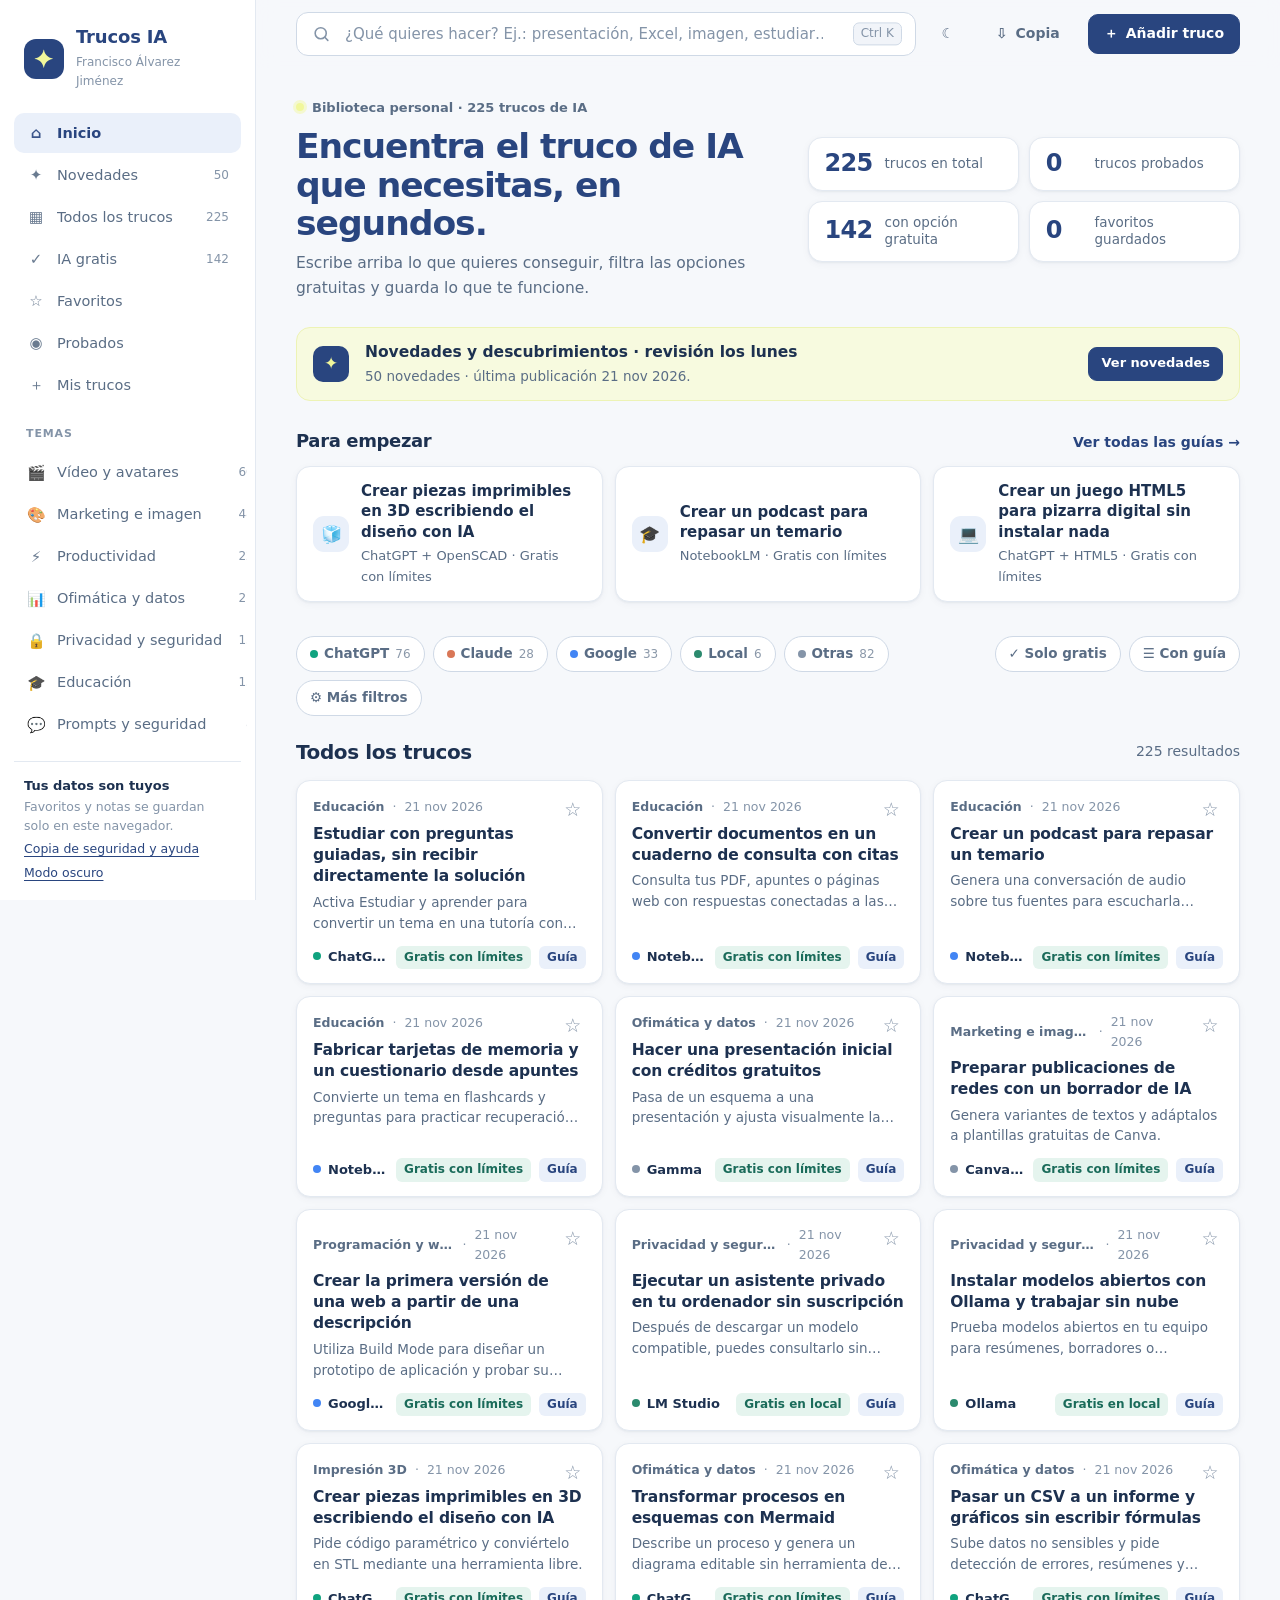
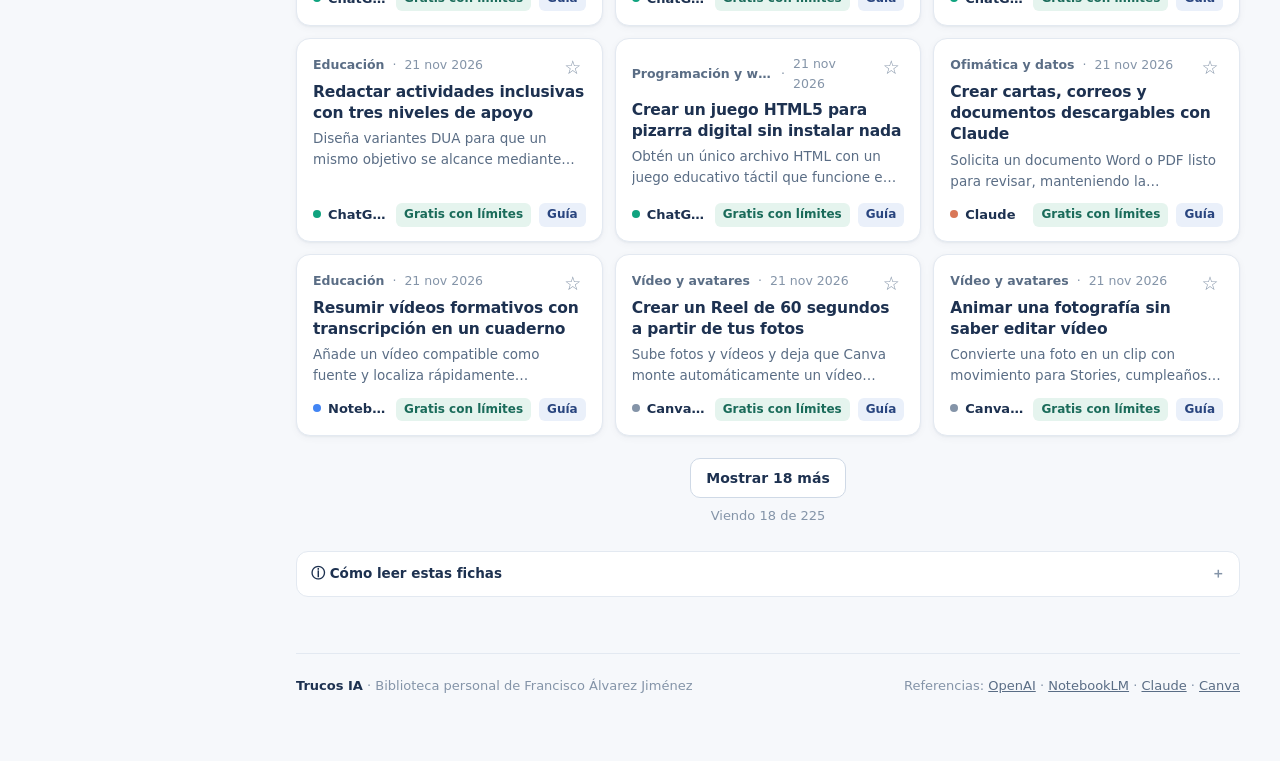
==== commit 30d7279d: "Añadir guía verificable de ChatGPT Visualize con documentación oficial y tutorial MAXmaxdata" ====
--- a/index.html
+++ b/index.html
@@ -529,7 +529,7 @@
 <button class="to-top" id="toTop" aria-label="Volver arriba">↑</button>
 <div class="toast" id="toast" role="status" aria-live="polite"></div>
 
-<script id="library-data" type="application/json">[{"id":"m001","title":"Comprar al mejor precio (Black Friday)","date":"2026-11-17","category":"Compras y ahorro","tool":"ChatGPT","origin":"max","source":"https://teapawt.net/maxmaxdata","youtube":"https://www.youtube.com/watch?v=wxuo7LdFE7c","cost":"limited","costNote":"La herramienta ofrece funciones gratuitas, pero NO se ha verificado el coste del truco del vídeo.","verification":"Título público indexado; contenido completo del vídeo de Facebook no auditado.","summary":"Publicación de MAXmaxdata sobre «Comprar al mejor precio (Black Friday)». Abre la publicación original para ver los pasos exactos.","steps":[],"prompt":"","tags":["ChatGPT","Compras y ahorro"],"recommended":false},{"id":"m002","title":"7 códigos para anunciar productos o negocios","date":"2026-11-12","category":"Marketing e imagen","tool":"Gemini","origin":"max","source":"https://es.linkedin.com/posts/pabloalvarezazcunaga_gemini-videoia-publicidad-activity-7526516146741710848-yyDW","youtube":"https://www.youtube.com/watch?v=w09U-muPxVI","cost":"unknown","costNote":"La generación de vídeo en Gemini puede requerir plan o créditos y variar por cuenta, país y modelo. Comprueba la disponibilidad antes de empezar.","verification":"Pasos contrastados con la publicación del creador y la transcripción pública en LinkedIn (22/11/2026). Los siete estilos aparecen en la demostración; los nombres de supuestos «códigos» están mal reconocidos por los subtítulos y no se presentan como comandos oficiales exactos. El prompt es una formulación propia.","summary":"Publicación de MAXmaxdata sobre «7 códigos para anunciar productos o negocios». Abre la publicación original para ver los pasos exactos.","steps":["Haz una fotografía nítida del producto real (una caja, un alimento, un logotipo o la fachada del negocio).","Abre Gemini en gemini.google.com o en su aplicación. Adjunta la fotografía y elige «Crear vídeo», si aparece en tu cuenta.","Describe uno de los siete resultados mostrados: desempaquetado (unboxing); producto/alimentos que pasan del envase al plato; preparación de una receta; presencia ficticia en una pantalla de Times Square; toma de estudio con cámara orbitando alrededor; presentación animada de un logotipo; o acercamiento desde una vista de satélite hasta el negocio.","Genera una versión corta y revisa que el envase, los rótulos, la marca, la localización y los movimientos se representen correctamente.","Si el resultado sirve, descarga y edita el clip para adaptarlo a Reels, TikTok o publicidad. No presentes escenarios ficticios como anuncios reales contratados."],"prompt":"A partir de esta fotografía de mi producto, crea un vídeo publicitario vertical de 8 segundos con [desempaquetado / plano de estudio con giro de cámara / secuencia de preparación]. Conserva exactamente forma, colores y texto del envase. Añade movimiento de cámara suave, luz natural y ningún dato publicitario inventado.","tags":["Gemini","Marketing e imagen"],"recommended":false},{"id":"m003","title":"Restricciones de ChatGPT: truco de Halloween","date":"2026-10-29","category":"Prompts y seguridad","tool":"ChatGPT","origin":"max","source":"https://teapawt.net/maxmaxdata","youtube":"","cost":"limited","costNote":"La herramienta ofrece funciones gratuitas, pero NO se ha verificado el coste del truco del vídeo.","verification":"Título público indexado; contenido completo del vídeo de Facebook no auditado.","summary":"Publicación de MAXmaxdata sobre «Restricciones de ChatGPT: truco de Halloween». Abre la publicación original para ver los pasos exactos.","steps":[],"prompt":"","tags":["ChatGPT","Prompts y seguridad"],"recommended":false},{"id":"m004","title":"Crear personajes que hablan con IA","date":"2026-10-27","category":"Vídeo y avatares","tool":"ChatGPT + Kling","origin":"max","source":"https://es.linkedin.com/posts/pabloalvarezazcunaga_personajesvirtuales-motioncontrol-videoconia-activity-7520723411367514112-Db1w","youtube":"https://www.youtube.com/watch?v=uMUwIXzK4uM","cost":"unknown","costNote":"Magnific/Kling Motion Control utiliza planes o créditos según modelo. El movimiento de otra persona y su apariencia requieren consentimiento.","verification":"Procedimiento derivado del vídeo original reproducido en la publicación pública de LinkedIn del creador (transcripción; consulta 22/11/2026). La demostración usa Magnific y Kling 3.0 Motion Control; la interfaz y los créditos pueden variar. La redacción del prompt es propia.","summary":"Publicación de MAXmaxdata sobre «Crear personajes que hablan con IA». Abre la publicación original para ver los pasos exactos.","steps":["Hazte una foto o utiliza un retrato propio para el que tengas permiso.","Abre ChatGPT, adjunta la fotografía y pide transformar a la persona en un personaje del estilo deseado (por ejemplo, ilustración o personaje fantástico). Descarga la imagen resultante.","Graba un vídeo de referencia hablando y gesticulando con los movimientos y el diálogo que quieras trasladar al personaje.","En Magnific, entra en generación de vídeo y selecciona Kling 3.0 Motion Control, si ese modelo está disponible en tu cuenta.","Carga la grabación de movimiento como vídeo de referencia y la imagen transformada como aspecto del personaje. Genera el clip y comprueba gestos, labios y continuidad."],"prompt":"Transforma mi foto en un personaje de ilustración original con expresiones claras y rostro de frente. Mantén rasgos reconocibles y proporciones naturales, sin copiar personajes comerciales existentes.","tags":["ChatGPT + Kling","Vídeo y avatares"],"recommended":false},{"id":"m005","title":"10 códigos para efectos fotográficos profesionales","date":"2026-10-14","category":"Marketing e imagen","tool":"ChatGPT","origin":"max","source":"https://teapawt.net/maxmaxdata","youtube":"https://www.youtube.com/watch?v=dtQ-2uHQpGM","cost":"limited","costNote":"La herramienta ofrece funciones gratuitas, pero NO se ha verificado el coste del truco del vídeo.","verification":"Título público indexado; contenido completo del vídeo de Facebook no auditado.","summary":"Publicación de MAXmaxdata sobre «10 códigos para efectos fotográficos profesionales». Abre la publicación original para ver los pasos exactos.","steps":[],"prompt":"","tags":["ChatGPT","Marketing e imagen"],"recommended":false},{"id":"m006","title":"Automatizar contabilidad","date":"2026-09-22","category":"Ofimática y datos","tool":"Claude","origin":"max","source":"https://es.linkedin.com/posts/pabloalvarezazcunaga_claude-facturas-contabilidad-activity-7508018950363021312-rwaM","youtube":"","cost":"unknown","costNote":"Cowork y la automatización del navegador dependen del plan de Claude, los permisos y la compatibilidad del sistema. No concedas acceso permanente a carpetas o cuentas si no es necesario.","verification":"Pasos reconstruidos a partir de la transcripción original de MAXmaxdata en LinkedIn, consultada el 22/11/2026. El creador demuestra descarga, renombrado, Excel e informe HTML. Se añaden comprobaciones prudentes de privacidad y exactitud.","summary":"Publicación de MAXmaxdata sobre «Automatizar contabilidad». Abre la publicación original para ver los pasos exactos.","steps":["Descarga Claude Desktop desde claude.ai/download e inicia sesión. Comprueba que tienes acceso a Cowork.","Prepara una carpeta para las facturas y abre en el navegador el portal del proveedor donde se pueden consultar.","En Claude Cowork, concede acceso solo a la carpeta necesaria y solicita descargar las facturas del período elegido, guardarlas allí y renombrarlas con un patrón consistente, por ejemplo AAAAMM_proveedor.pdf.","Comprueba que los PDF descargados son correctos antes de continuar. Después pide un Excel con fecha, proveedor, concepto, número de factura, base e IVA e importe total.","Verifica importes y totales con los originales. Si todo cuadra, pide un informe HTML con filtros, KPIs, evolución del gasto y posibles anomalías; revisa las conclusiones antes de actuar."],"prompt":"Con las facturas de esta carpeta, crea un Excel descargable con fecha, proveedor, número de factura, concepto, base imponible, tipo y cuota de IVA y total. Identifica archivos duplicados y señala los datos que no puedas leer con certeza. No modifiques ni borres originales. Después crea un informe HTML interactivo con KPIs, evolución mensual y alertas justificadas.","tags":["Claude","Ofimática y datos"],"recommended":false},{"id":"m007","title":"20 códigos para imágenes profesionales","date":"2026-09-17","category":"Marketing e imagen","tool":"ChatGPT","origin":"max","source":"https://teapawt.net/maxmaxdata","youtube":"https://www.youtube.com/watch?v=_NGr7DrnMUw","cost":"limited","costNote":"La herramienta ofrece funciones gratuitas, pero NO se ha verificado el coste del truco del vídeo.","verification":"Título público indexado; contenido completo del vídeo de Facebook no auditado.","summary":"Publicación de MAXmaxdata sobre «20 códigos para imágenes profesionales». Abre la publicación original para ver los pasos exactos.","steps":[],"prompt":"","tags":["ChatGPT","Marketing e imagen"],"recommended":true},{"id":"m008","title":"Crear anuncios profesionales","date":"2026-09-07","category":"Marketing e imagen","tool":"ChatGPT + MiniMax","origin":"max","source":"https://teapawt.net/maxmaxdata","youtube":"https://www.youtube.com/watch?v=Djo40TYgNUQ","cost":"unknown","costNote":"El servicio o el flujo pueden consumir créditos o requerir plan; verificar el vídeo.","verification":"Título público indexado; contenido completo del vídeo de Facebook no auditado.","summary":"Publicación de MAXmaxdata sobre «Crear anuncios profesionales». Abre la publicación original para ver los pasos exactos.","steps":[],"prompt":"","tags":["ChatGPT + MiniMax","Marketing e imagen"],"recommended":false},{"id":"m009","title":"Editar vídeos automáticamente","date":"2026-09-03","category":"Vídeo y avatares","tool":"Claude + CapCut","origin":"max","source":"https://teapawt.net/maxmaxdata","youtube":"https://www.youtube.com/watch?v=h4NWG1EkcM8","cost":"unknown","costNote":"El servicio o el flujo pueden consumir créditos o requerir plan; verificar el vídeo.","verification":"Título público indexado; contenido completo del vídeo de Facebook no auditado.","summary":"Publicación de MAXmaxdata sobre «Editar vídeos automáticamente». Abre la publicación original para ver los pasos exactos.","steps":[],"prompt":"","tags":["Claude + CapCut","Vídeo y avatares"],"recommended":true},{"id":"m010","title":"Automatizar Excel","date":"2026-08-31","category":"Ofimática y datos","tool":"Copilot + Excel","origin":"max","source":"https://teapawt.net/maxmaxdata","youtube":"https://www.youtube.com/watch?v=TjJ-myhfIY4","cost":"paid","costNote":"Requiere comprobar suscripción o licencia de la función concreta.","verification":"Título público indexado; contenido completo del vídeo de Facebook no auditado.","summary":"Publicación de MAXmaxdata sobre «Automatizar Excel». Abre la publicación original para ver los pasos exactos.","steps":[],"prompt":"","tags":["Copilot + Excel","Ofimática y datos"],"recommended":false},{"id":"m011","title":"IA en el móvil sin conexión a Internet","date":"2026-08-27","category":"Privacidad y seguridad","tool":"Gemma 4","origin":"max","source":"https://teapawt.net/maxmaxdata","youtube":"","cost":"local","costNote":"Posible uso sin suscripción con un modelo local; requiere dispositivo compatible.","verification":"Título público indexado; contenido completo del vídeo de Facebook no auditado.","summary":"Publicación de MAXmaxdata sobre «IA en el móvil sin conexión a Internet». Abre la publicación original para ver los pasos exactos.","steps":[],"prompt":"","tags":["Gemma 4","Privacidad y seguridad"],"recommended":false},{"id":"m012","title":"Crear dashboards locales al estilo Power BI","date":"2026-08-24","category":"Ofimática y datos","tool":"ChatGPT","origin":"max","source":"https://teapawt.net/maxmaxdata","youtube":"https://www.youtube.com/watch?v=TkcV2dMsg4E","cost":"limited","costNote":"La herramienta ofrece funciones gratuitas, pero NO se ha verificado el coste del truco del vídeo.","verification":"Título público indexado; contenido completo del vídeo de Facebook no auditado.","summary":"Publicación de MAXmaxdata sobre «Crear dashboards locales al estilo Power BI». Abre la publicación original para ver los pasos exactos.","steps":[],"prompt":"","tags":["ChatGPT","Ofimática y datos"],"recommended":true},{"id":"m013","title":"5 códigos para imágenes de producto","date":"2026-08-20","category":"Marketing e imagen","tool":"ChatGPT","origin":"max","source":"https://es.linkedin.com/posts/pabloalvarezazcunaga_chatgptimagenes-imagenproducto-marketingdigital-activity-7496078402031083521-v7bi","youtube":"https://www.youtube.com/watch?v=5hG3JSnUK4Y","cost":"limited","costNote":"La creación/edición de imágenes puede estar disponible en el nivel gratuito con cuota de uso; comprueba tus límites.","verification":"El creador enumera los cinco términos en la publicación pública de LinkedIn sobre imagen de producto, verificada el 22/11/2026. Los llamados «códigos» son sugerencias descriptivas, no funciones oficiales del producto. El prompt es una reformulación propia.","summary":"Publicación de MAXmaxdata sobre «5 códigos para imágenes de producto». Abre la publicación original para ver los pasos exactos.","steps":["Haz una fotografía nítida del producto real, bien encuadrada y con la etiqueta legible.","Abre ChatGPT, adjunta la fotografía y selecciona la opción de crear o editar imágenes, si aparece en tu cuenta.","Prueba cinco formatos visuales, de uno en uno: /timesquare (pantalla publicitaria urbana), /premiumshowcase (presentación de estudio), /productburst (explosión visual de componentes), /rainforest (escenario natural) y /explodeview (despiece o vista de piezas).","Si una palabra clave no produce el efecto esperado, expresa el objetivo en lenguaje natural; estas barras no son comandos oficiales garantizados.","Comprueba que la marca, las características y el texto no se hayan inventado; después guarda la versión que necesites para catálogo o publicidad. Puedes animarla en otra herramienta de vídeo si dispones de ella."],"prompt":"A partir de esta foto de mi producto, crea una fotografía publicitaria de estilo [showcase premium / fondo natural / producto con componentes separados], manteniendo exactamente el envase, el logotipo y los textos originales. Fotografía de estudio profesional, sombras realistas, sin atributos nuevos.","tags":["ChatGPT","Marketing e imagen"],"recommended":false},{"id":"m014","title":"Nueva función Visualize","date":"2026-08-17","category":"Productividad","tool":"ChatGPT","origin":"max","source":"https://teapawt.net/maxmaxdata","youtube":"","cost":"limited","costNote":"La herramienta ofrece funciones gratuitas, pero NO se ha verificado el coste del truco del vídeo.","verification":"Título público indexado; contenido completo del vídeo de Facebook no auditado.","summary":"Publicación de MAXmaxdata sobre «Nueva función Visualize». Abre la publicación original para ver los pasos exactos.","steps":[],"prompt":"","tags":["ChatGPT","Productividad"],"recommended":false},{"id":"m015","title":"9 códigos secretos de Claude","date":"2026-08-12","category":"Prompts y seguridad","tool":"Claude","origin":"max","source":"https://teapawt.net/maxmaxdata","youtube":"","cost":"limited","costNote":"La herramienta ofrece funciones gratuitas, pero NO se ha verificado el coste del truco del vídeo.","verification":"Título público indexado; contenido completo del vídeo de Facebook no auditado.","summary":"Publicación de MAXmaxdata sobre «9 códigos secretos de Claude». Abre la publicación original para ver los pasos exactos.","steps":[],"prompt":"","tags":["Claude","Prompts y seguridad"],"recommended":false},{"id":"m016","title":"Crear vídeos profesionales","date":"2026-08-07","category":"Vídeo y avatares","tool":"Gemini Omni","origin":"max","source":"https://es.linkedin.com/posts/pabloalvarezazcunaga_videoia-gemini-magnific-activity-7491366485005737984-a-Hr","youtube":"","cost":"unknown","costNote":"La generación de vídeo a partir de imagen y anotaciones puede necesitar un plan de pago; disponibilidad y modelo exacto sin confirmar.","verification":"El creador explica esta técnica y su ejemplo por Bilbao en la publicación pública de LinkedIn (consulta 22/11/2026), pero el texto visible no detalla todos los botones de la aplicación. Los pasos son una adaptación razonada de su explicación, no un tutorial de interfaz auditado.","summary":"Publicación de MAXmaxdata sobre «Crear vídeos profesionales». Abre la publicación original para ver los pasos exactos.","steps":["Selecciona una fotografía propia de una ciudad, instalación o paisaje que sirva como primer fotograma.","Sobre una copia de la imagen, dibuja o marca el recorrido que quieres que haga la cámara (dirección, puntos de paso y destino).","Sube la imagen y la indicación de trayectoria a la herramienta de vídeo con IA utilizada en el tutorial; describe por escrito qué partes debe recorrer rápido y dónde detenerse.","Genera un clip corto y revisa que el recorrido, las transiciones y los edificios sean plausibles. Corrige el trayecto si la IA altera la geografía."],"prompt":"Usa esta foto de referencia. La cámara avanza lentamente a lo largo de la ruta señalada, cruza [lugar], pasa junto a [edificio] y termina elevándose hasta [destino]. Mantén geometría realista, movimiento continuo y ningún texto inventado.","tags":["Gemini Omni","Vídeo y avatares"],"recommended":false},{"id":"m017","title":"ChatGPT camuflado en WhatsApp","date":"2026-08-03","category":"Mensajería","tool":"ChatGPT + WhatsApp","origin":"max","source":"https://teapawt.net/maxmaxdata","youtube":"","cost":"unknown","costNote":"El servicio o el flujo pueden consumir créditos o requerir plan; verificar el vídeo.","verification":"Título público indexado; contenido completo del vídeo de Facebook no auditado.","summary":"Publicación de MAXmaxdata sobre «ChatGPT camuflado en WhatsApp». Abre la publicación original para ver los pasos exactos.","steps":[],"prompt":"","tags":["ChatGPT + WhatsApp","Mensajería"],"recommended":false},{"id":"m018","title":"Crear imágenes profesionales","date":"2026-07-31","category":"Marketing e imagen","tool":"ChatGPT","origin":"max","source":"https://teapawt.net/maxmaxdata","youtube":"","cost":"limited","costNote":"La herramienta ofrece funciones gratuitas, pero NO se ha verificado el coste del truco del vídeo.","verification":"Título público indexado; contenido completo del vídeo de Facebook no auditado.","summary":"Publicación de MAXmaxdata sobre «Crear imágenes profesionales». Abre la publicación original para ver los pasos exactos.","steps":[],"prompt":"","tags":["ChatGPT","Marketing e imagen"],"recommended":false},{"id":"m019","title":"Automatizar Word","date":"2026-07-29","category":"Ofimática y datos","tool":"Claude + Word","origin":"max","source":"https://teapawt.net/maxmaxdata","youtube":"","cost":"unknown","costNote":"El coste del procedimiento concreto no se ha verificado.","verification":"Título público indexado; contenido completo del vídeo de Facebook no auditado.","summary":"Publicación de MAXmaxdata sobre «Automatizar Word». Abre la publicación original para ver los pasos exactos.","steps":[],"prompt":"","tags":["Claude + Word","Ofimática y datos"],"recommended":true},{"id":"m020","title":"5 códigos secretos para estudiar","date":"2026-07-27","category":"Educación","tool":"ChatGPT","origin":"max","source":"https://es.linkedin.com/posts/pabloalvarezazcunaga_estudio-productividad-formacion-activity-7487381073031589889-pv1M","youtube":"","cost":"limited","costNote":"Las funciones de generación de imágenes o visualizaciones pueden tener cuotas o depender del plan de ChatGPT.","verification":"El creador explica cinco formatos visuales en la transcripción pública de su vídeo de LinkedIn (consulta 22/11/2026). Algunas cadenas pronunciadas como «códigos secretos» no se reconocen con fiabilidad; se expresan como peticiones en lenguaje natural, no como comandos oficiales de ChatGPT.","summary":"Publicación de MAXmaxdata sobre «5 códigos secretos para estudiar». Abre la publicación original para ver los pasos exactos.","steps":["En ChatGPT, escribe el tema que quieres comprender; puedes trabajar con tus apuntes o introducir una pregunta concreta.","Pide una visualización interactiva de un proceso, como la fotosíntesis, donde puedas cambiar parámetros y observar resultados. Comprueba que la herramienta de visualización esté disponible.","Solicita que el mismo tema se presente como apuntes visuales de estilo manuscrito, con fórmulas y ejemplos.","Para procesos con muchas tareas, pide una lista de comprobación ordenada; el vídeo utiliza un cierre contable como ejemplo.","Pide una infografía con gráficos sobre datos o una infografía ilustrada de un tema (el vídeo muestra el IMC y capas de la biosfera). Revisa valores y etiquetas antes de estudiar."],"prompt":"Explícame [tema] de tres maneras: 1) visualización de las partes y sus relaciones, 2) apuntes esquemáticos con un ejemplo, y 3) checklist de cinco preguntas para comprobar que lo he entendido. Señala las incertidumbres y no inventes cifras.","tags":["ChatGPT","Educación"],"recommended":true},{"id":"m021","title":"Conoce a toda tu familia: prueba de privacidad","date":"2026-07-24","category":"Privacidad y seguridad","tool":"ChatGPT","origin":"max","source":"https://teapawt.net/maxmaxdata?cursor=DAAHCgABHXoU2My__-oLAAIAAAATMjA4MTYxNjAwODQ3MzcxOTI2NggAAwAAAAIAAA","youtube":"","cost":"limited","costNote":"La herramienta ofrece funciones gratuitas, pero NO se ha verificado el coste del truco del vídeo.","verification":"Título público indexado; contenido completo del vídeo de Facebook no auditado.","summary":"Publicación de MAXmaxdata sobre «Conoce a toda tu familia: prueba de privacidad». Abre la publicación original para ver los pasos exactos.","steps":[],"prompt":"","tags":["ChatGPT","Privacidad y seguridad"],"recommended":false},{"id":"m022","title":"Animar un personaje","date":"2026-07-22","category":"Vídeo y avatares","tool":"Kling","origin":"max","source":"https://teapawt.net/maxmaxdata?cursor=DAAHCgABHXoU2My__-oLAAIAAAATMjA4MTYxNjAwODQ3MzcxOTI2NggAAwAAAAIAAA","youtube":"","cost":"unknown","costNote":"El servicio o el flujo pueden consumir créditos o requerir plan; verificar el vídeo.","verification":"Título público indexado; contenido completo del vídeo de Facebook no auditado.","summary":"Publicación de MAXmaxdata sobre «Animar un personaje». Abre la publicación original para ver los pasos exactos.","steps":[],"prompt":"","tags":["Kling","Vídeo y avatares"],"recommended":false},{"id":"m023","title":"Excel sin fórmulas y en minutos","date":"2026-07-20","category":"Ofimática y datos","tool":"Claude + Excel","origin":"max","source":"https://es.linkedin.com/posts/pabloalvarezazcunaga_excel-automatizacion-dashboard-activity-7420332482270629888-GuM9","youtube":"","cost":"unknown","costNote":"El complemento de Claude para Excel y ciertas funciones pueden requerir cuentas o planes compatibles; verifica la disponibilidad.","verification":"Extraído de la transcripción pública de MAXmaxdata sobre Excel automatizado con Claude, consultada el 22/11/2026. El acceso al complemento depende de versión y suscripción.","summary":"Publicación de MAXmaxdata sobre «Excel sin fórmulas y en minutos». Abre la publicación original para ver los pasos exactos.","steps":["Abre el libro Excel con tu tabla de ventas y guarda una copia antes de modificarlo.","En Inicio (Home), busca el complemento de Claude en «Complementos/Add-ins» y ábrelo si está disponible en tu instalación.","En el chat del complemento pide crear una columna con el IVA del 21 % y otra con el importe total, indicando qué columna contiene la base imponible.","Pide una tabla dinámica y gráficos de ventas; el tutorial también muestra un mapa de calor para detectar diferencias.","Solicita una hoja de resumen ejecutivo con ventas totales, unidades, reparto por país y producto, tendencias y advertencias.","Comprueba fórmulas, importes de IVA y conclusiones frente a tus datos antes de compartir el archivo."],"prompt":"En este libro de Excel, crea sin alterar las columnas originales: IVA calculado al 21 %, total, una tabla dinámica de ventas por país y producto, un gráfico y un resumen ejecutivo. Señala cualquier dato ausente y no inventes cifras.","tags":["Claude + Excel","Ofimática y datos"],"recommended":false},{"id":"m024","title":"Integrar Gemini con Google Maps","date":"2026-07-17","category":"Viajes y mapas","tool":"Gemini + Google Maps","origin":"max","source":"https://teapawt.net/maxmaxdata?cursor=DAAHCgABHXoU2My__-oLAAIAAAATMjA4MTYxNjAwODQ3MzcxOTI2NggAAwAAAAIAAA","youtube":"","cost":"limited","costNote":"La herramienta ofrece funciones gratuitas, pero NO se ha verificado el coste del truco del vídeo.","verification":"Título público indexado; contenido completo del vídeo de Facebook no auditado.","summary":"Publicación de MAXmaxdata sobre «Integrar Gemini con Google Maps». Abre la publicación original para ver los pasos exactos.","steps":[],"prompt":"","tags":["Gemini + Google Maps","Viajes y mapas"],"recommended":false},{"id":"m025","title":"Imágenes profesionales con prompts","date":"2026-07-15","category":"Marketing e imagen","tool":"ChatGPT","origin":"max","source":"https://teapawt.net/maxmaxdata?cursor=DAAHCgABHXoU2My__-oLAAIAAAATMjA4MTYxNjAwODQ3MzcxOTI2NggAAwAAAAIAAA","youtube":"","cost":"limited","costNote":"La herramienta ofrece funciones gratuitas, pero NO se ha verificado el coste del truco del vídeo.","verification":"Título público indexado; contenido completo del vídeo de Facebook no auditado.","summary":"Publicación de MAXmaxdata sobre «Imágenes profesionales con prompts». Abre la publicación original para ver los pasos exactos.","steps":[],"prompt":"","tags":["ChatGPT","Marketing e imagen"],"recommended":false},{"id":"m026","title":"Automatizar trabajo y contabilidad","date":"2026-07-13","category":"Ofimática y datos","tool":"ChatGPT Work","origin":"max","source":"https://teapawt.net/maxmaxdata?cursor=DAAHCgABHXoU2My__-oLAAIAAAATMjA4MTYxNjAwODQ3MzcxOTI2NggAAwAAAAIAAA","youtube":"","cost":"unknown","costNote":"Este flujo puede exigir una función o plan específico; coste no confirmado.","verification":"Título público indexado; contenido completo del vídeo de Facebook no auditado.","summary":"Publicación de MAXmaxdata sobre «Automatizar trabajo y contabilidad». Abre la publicación original para ver los pasos exactos.","steps":[],"prompt":"","tags":["ChatGPT Work","Ofimática y datos"],"recommended":false},{"id":"m027","title":"Nuevo modo de voz Live","date":"2026-07-10","category":"Productividad","tool":"ChatGPT Live","origin":"max","source":"https://teapawt.net/maxmaxdata?cursor=DAAHCgABHXoU2My__-oLAAIAAAATMjA4MTYxNjAwODQ3MzcxOTI2NggAAwAAAAIAAA","youtube":"","cost":"limited","costNote":"La herramienta ofrece funciones gratuitas, pero NO se ha verificado el coste del truco del vídeo.","verification":"Título público indexado; contenido completo del vídeo de Facebook no auditado.","summary":"Publicación de MAXmaxdata sobre «Nuevo modo de voz Live». Abre la publicación original para ver los pasos exactos.","steps":[],"prompt":"","tags":["ChatGPT Live","Productividad"],"recommended":false},{"id":"m028","title":"Imagen de marca corporativa","date":"2026-07-06","category":"Marketing e imagen","tool":"Claude","origin":"max","source":"https://teapawt.net/maxmaxdata?cursor=DAAHCgABHXoU2My__-oLAAIAAAATMjA4MTYxNjAwODQ3MzcxOTI2NggAAwAAAAIAAA","youtube":"","cost":"limited","costNote":"La herramienta ofrece funciones gratuitas, pero NO se ha verificado el coste del truco del vídeo.","verification":"Título público indexado; contenido completo del vídeo de Facebook no auditado.","summary":"Publicación de MAXmaxdata sobre «Imagen de marca corporativa». Abre la publicación original para ver los pasos exactos.","steps":[],"prompt":"","tags":["Claude","Marketing e imagen"],"recommended":false},{"id":"m029","title":"Automatizar PowerPoint","date":"2026-07-03","category":"Ofimática y datos","tool":"Claude + PowerPoint","origin":"max","source":"https://es.linkedin.com/posts/pabloalvarezazcunaga_powerpoint-automatizacion-productividad-activity-7430137153168400384-qO12","youtube":"","cost":"paid","costNote":"El complemento de Claude para PowerPoint puede requerir una cuenta o plan de pago compatible; no se presenta como gratuito.","verification":"Pasos redactados a partir de la transcripción pública de la publicación individual de MAXmaxdata localizada en LinkedIn (22/11/2026). Se resumen y ordenan las acciones, sin afirmar que el prompt propuesto sea una cita literal; comprueba los menús y límites actuales. El vídeo identifica PowerPoint, el complemento Claude, materiales en diapositivas concretas y cambios solicitados; comentarios del propio post señalan el requisito de un plan de pago.","summary":"Publicación de MAXmaxdata sobre «Automatizar PowerPoint». Abre la publicación original para ver los pasos exactos.","steps":["Abre PowerPoint y guarda una copia de tu presentación.","En Inicio / Home abre Complementos / Add-ins e instala el complemento de Claude si tu licencia y cuenta lo permiten.","Prepara diapositivas con el logo, una foto corporativa y un borrador de «Quiénes somos», además de un espacio para imágenes adicionales.","En el chat del complemento solicita crear una presentación profesional a partir de esos elementos; indica en qué diapositivas están los recursos y cómo se debe repetir el logo.","Pide un segundo ajuste de diseño, como invertir colores del logotipo o armonizar la paleta.","Añade fotos propias en una última diapositiva y solicita que se distribuyan donde resulten relevantes, además de crear una sección de ponencias o servicios.","Revisa manualmente la redacción, los datos de la empresa, la ubicación de imágenes y los permisos comerciales antes de presentar."],"prompt":"Crea una presentación corporativa a partir del PowerPoint abierto. En la diapositiva 2 están el logo y mi foto; en la 3 hay un borrador de «Quiénes somos» y en la última hay imágenes propias. Usa el logo en todas las diapositivas, aplica un estilo limpio azul y blanco y crea una sección de servicios. No inventes datos empresariales.","tags":["Claude + PowerPoint","Ofimática y datos"],"recommended":false},{"id":"m030","title":"Automatizar WhatsApp","date":"2026-06-29","category":"Mensajería","tool":"Claude + WhatsApp","origin":"max","source":"https://teapawt.net/maxmaxdata?cursor=DAAHCgABHXoU2My__-oLAAIAAAATMjA4MTYxNjAwODQ3MzcxOTI2NggAAwAAAAIAAA","youtube":"","cost":"unknown","costNote":"El servicio o el flujo pueden consumir créditos o requerir plan; verificar el vídeo.","verification":"Título público indexado; contenido completo del vídeo de Facebook no auditado.","summary":"Publicación de MAXmaxdata sobre «Automatizar WhatsApp». Abre la publicación original para ver los pasos exactos.","steps":[],"prompt":"","tags":["Claude + WhatsApp","Mensajería"],"recommended":false},{"id":"m031","title":"Automatizaciones mediante skills","date":"2026-06-26","category":"Productividad","tool":"Claude Skills","origin":"max","source":"https://teapawt.net/maxmaxdata?cursor=DAAHCgABHXoU2My__-oLAAIAAAATMjA4MTYxNjAwODQ3MzcxOTI2NggAAwAAAAIAAA","youtube":"","cost":"unknown","costNote":"No se ha confirmado que la función exacta esté incluida en el plan gratuito.","verification":"Título público indexado; contenido completo del vídeo de Facebook no auditado.","summary":"Publicación de MAXmaxdata sobre «Automatizaciones mediante skills». Abre la publicación original para ver los pasos exactos.","steps":[],"prompt":"","tags":["Claude Skills","Productividad"],"recommended":false},{"id":"m032","title":"Automatizar búsqueda de clientes","date":"2026-06-24","category":"Empresa y empleo","tool":"Claude","origin":"max","source":"https://teapawt.net/maxmaxdata?cursor=DAAHCgABHXoU2My__-oLAAIAAAATMjA4MTYxNjAwODQ3MzcxOTI2NggAAwAAAAIAAA","youtube":"","cost":"limited","costNote":"La herramienta ofrece funciones gratuitas, pero NO se ha verificado el coste del truco del vídeo.","verification":"Título público indexado; contenido completo del vídeo de Facebook no auditado.","summary":"Publicación de MAXmaxdata sobre «Automatizar búsqueda de clientes». Abre la publicación original para ver los pasos exactos.","steps":[],"prompt":"","tags":["Claude","Empresa y empleo"],"recommended":false},{"id":"m033","title":"Borrar tu huella digital","date":"2026-06-22","category":"Privacidad y seguridad","tool":"ChatGPT","origin":"max","source":"https://teapawt.net/maxmaxdata?cursor=DAAHCgABHXoU2My__-oLAAIAAAATMjA4MTYxNjAwODQ3MzcxOTI2NggAAwAAAAIAAA","youtube":"","cost":"limited","costNote":"La herramienta ofrece funciones gratuitas, pero NO se ha verificado el coste del truco del vídeo.","verification":"Título público indexado; contenido completo del vídeo de Facebook no auditado.","summary":"Publicación de MAXmaxdata sobre «Borrar tu huella digital». Abre la publicación original para ver los pasos exactos.","steps":[],"prompt":"","tags":["ChatGPT","Privacidad y seguridad"],"recommended":false},{"id":"m034","title":"Trucos gratis sobre el Mundial 2026","date":"2026-06-19","category":"Educación","tool":"Gemini","origin":"max","source":"https://teapawt.net/maxmaxdata?cursor=DAAHCgABHXoU2My__-oLAAIAAAATMjA4MTYxNjAwODQ3MzcxOTI2NggAAwAAAAIAAA","youtube":"","cost":"limited","costNote":"La herramienta ofrece funciones gratuitas, pero NO se ha verificado el coste del truco del vídeo.","verification":"Título público indexado; contenido completo del vídeo de Facebook no auditado.","summary":"Publicación de MAXmaxdata sobre «Trucos gratis sobre el Mundial 2026». Abre la publicación original para ver los pasos exactos.","steps":[],"prompt":"","tags":["Gemini","Educación"],"recommended":false},{"id":"m035","title":"Buscar empleo por ti","date":"2026-06-17","category":"Empresa y empleo","tool":"ChatGPT","origin":"max","source":"https://es.linkedin.com/posts/pabloalvarezazcunaga_empleo-inteligenciaartificial-ia-activity-7394618429699354625-bV0I","youtube":"","cost":"unknown","costNote":"Deep Research y tareas programadas tienen límites según plan y disponibilidad. Compara las ofertas directamente con las webs originales.","verification":"Pasos redactados a partir de la transcripción pública de la publicación individual de MAXmaxdata localizada en LinkedIn (22/11/2026). Se resumen y ordenan las acciones, sin afirmar que el prompt propuesto sea una cita literal; comprueba los menús y límites actuales. La transcripción presenta Deep Research, tabla con ofertas, CV adaptado y tarea diaria. Las cifras de vacantes y los salarios son ejemplos históricos y no ofertas vigentes.","summary":"Publicación de MAXmaxdata sobre «Buscar empleo por ti». Abre la publicación original para ver los pasos exactos.","steps":["Abre ChatGPT y selecciona Investigación en profundidad (Deep Research) si está disponible en tu cuenta.","Escribe tus restricciones: puesto, ciudad o modalidad remota, experiencia y banda salarial.","Solicita una tabla con ofertas reales, empresa, salario si aparece, fecha de publicación y enlace directo verificable.","Abre las ofertas que te interesen para comprobar vigencia, condiciones, requisitos y que el enlace es oficial.","Adjunta tu CV sin datos innecesarios y solicita una versión ajustada al puesto y descargable, sin inventar formación ni experiencia.","Si tu plan dispone de tareas, programa una búsqueda periódica y notificaciones; supervisa los resultados y no confíes en anuncios no verificados."],"prompt":"Busca ofertas actuales para [puesto] en [ciudad/teletrabajo], con salario publicado de [rango]. Devuelve una tabla con empresa, URL oficial, fecha y requisitos. No inventes vacantes. Después adapta mi CV a una oferta concreta sin alterar mi experiencia real.","tags":["ChatGPT","Empresa y empleo"],"recommended":false},{"id":"m036","title":"Crear anuncios profesionales","date":"2026-06-15","category":"Marketing e imagen","tool":"Gemini","origin":"max","source":"https://teapawt.net/maxmaxdata?cursor=DAAHCgABHXoU2My__-oLAAIAAAATMjA4MTYxNjAwODQ3MzcxOTI2NggAAwAAAAIAAA","youtube":"","cost":"limited","costNote":"La herramienta ofrece funciones gratuitas, pero NO se ha verificado el coste del truco del vídeo.","verification":"Título público indexado; contenido completo del vídeo de Facebook no auditado.","summary":"Publicación de MAXmaxdata sobre «Crear anuncios profesionales». Abre la publicación original para ver los pasos exactos.","steps":[],"prompt":"","tags":["Gemini","Marketing e imagen"],"recommended":false},{"id":"m037","title":"Ahorrar tokens","date":"2026-06-12","category":"Productividad","tool":"Claude","origin":"max","source":"https://teapawt.net/maxmaxdata?cursor=DAAHCgABHXoU2My__-oLAAIAAAATMjA4MTYxNjAwODQ3MzcxOTI2NggAAwAAAAIAAA","youtube":"","cost":"limited","costNote":"La herramienta ofrece funciones gratuitas, pero NO se ha verificado el coste del truco del vídeo.","verification":"Título público indexado; contenido completo del vídeo de Facebook no auditado.","summary":"Publicación de MAXmaxdata sobre «Ahorrar tokens». Abre la publicación original para ver los pasos exactos.","steps":[],"prompt":"","tags":["Claude","Productividad"],"recommended":false},{"id":"m038","title":"5 casos de uso gratuitos explicados","date":"2026-06-10","category":"Vídeo y avatares","tool":"Google Flow","origin":"max","source":"https://es.linkedin.com/posts/pabloalvarezazcunaga_googleflow-inteligenciaartificial-generaciondevideo-activity-7470332983032463360-vW7b","youtube":"","cost":"limited","costNote":"Google Flow tiene opciones y modelos disponibles sin suscripción, pero las generaciones consumen puntos y algunas funciones de vídeo y edición están reservadas a planes Google AI. Revisa límites y región.","verification":"Transcripción completa de la publicación original «Google Flow (gratuito) explicado fácil — 5 casos de uso» de MAXmaxdata, encontrada el 22/11/2026. Los nombres de menús se han contrastado además con la ayuda vigente de Google Flow. El anuncio del creador de gratuidad total no debe interpretarse como ausencia de límites.","summary":"Publicación de MAXmaxdata sobre «5 casos de uso gratuitos explicados». Abre la publicación original para ver los pasos exactos.","steps":["Abre Google Flow desde su página oficial e inicia un proyecto nuevo. En el campo de instrucciones puedes alternar el trabajo manual y el modo Agente, si están disponibles.","Caso 1, imagen: selecciona el formato cuadrado, el modelo de imagen disponible y describe una escena concreta. Genera una imagen y guárdala como recurso del proyecto.","Caso 2, imagen a vídeo: selecciona generación de vídeo, elige orientación y duración; utiliza la imagen anterior como referencia y explica cómo debe moverse.","Caso 3, Agente: actívalo, añade recursos o personajes y pídele una escena conversacional (el vídeo muestra un podcast de dos personas). Pide confirmación antes de operaciones que consuman créditos.","Caso 4, personajes: crea un personaje desde texto o imagen de referencia y configura su aspecto y voz, si tu cuenta permite esa función.","Caso 5, escenas: abre el editor de escenas, incorpora un clip anterior y describe el cambio que quieres introducir, como que una persona entre en plano y se siente a hablar.","Revisa la continuidad y el contenido antes de exportar. Las cuotas gratuitas y los modelos disponibles cambian, por lo que no debe asumirse uso ilimitado."],"prompt":"Con los personajes y recursos de este proyecto, crea una escena de 6 segundos en la que [persona A] se encuentra con [persona B] en [lugar]. Mantén la apariencia y el vestuario entre tomas, utiliza voz en español solo si está disponible y pide confirmación antes de consumir créditos.","tags":["Google Flow","Vídeo y avatares"],"recommended":true},{"id":"m039","title":"Crear una guía propia de estilos de imagen","date":"2026-06-08","category":"Marketing e imagen","tool":"ChatGPT","origin":"max","source":"https://es.linkedin.com/posts/pabloalvarezazcunaga_imagenesia-chatgpt-inteligenciaartificial-activity-7469617484774649856-eVsT","youtube":"","cost":"limited","costNote":"Pinterest permite consultar imágenes públicas; ChatGPT puede tener límites gratuitos de análisis y generación visual.","verification":"Pasos extraídos de la transcripción de MAXmaxdata sobre crear una biblioteca de estilos con Pinterest y ChatGPT, publicada en LinkedIn; consulta 22/11/2026. El prompt es adaptación propia, no transcripción literal.","summary":"Publicación de MAXmaxdata sobre «Crear una guía propia de estilos de imagen». Abre la publicación original para ver los pasos exactos.","steps":["Hazte una fotografía propia que quieras transformar.","En Pinterest busca una referencia visual que muestre un estilo de iluminación, encuadre o ambiente que te guste; respeta los derechos de esa imagen.","Abre ChatGPT, adjunta la imagen de referencia y pídele que describa su estilo visual en un JSON estructurado (encuadre, luz, paleta, profundidad, ambiente).","Copia el JSON a una nueva conversación de ChatGPT, adjunta tu fotografía y pide adaptar la foto al estilo descrito respetando tu identidad y proporciones.","Guarda el JSON como plantilla de estilo y úsalo con nuevas fotos para mantener una estética coherente."],"prompt":"Analiza esta referencia y devuelve SOLO un JSON con tipo de plano, punto de vista, iluminación, paleta, temperatura de color, profundidad de campo, atmósfera y composición. No identifiques personas ni copies marcas. Luego aplica esos atributos a mi fotografía, conservando mis facciones y postura.","tags":["ChatGPT","Marketing e imagen"],"recommended":false},{"id":"m040","title":"Automatizar vídeos (otra publicación)","date":"2026-06-05","category":"Vídeo y avatares","tool":"Claude + CapCut","origin":"max","source":"https://teapawt.net/maxmaxdata?cursor=DAAHCgABHXoU2My__-oLAAIAAAATMjA4MTYxNjAwODQ3MzcxOTI2NggAAwAAAAIAAA","youtube":"","cost":"unknown","costNote":"El servicio o el flujo pueden consumir créditos o requerir plan; verificar el vídeo.","verification":"Título público indexado; contenido completo del vídeo de Facebook no auditado.","summary":"Publicación de MAXmaxdata sobre «Automatizar vídeos (otra publicación)». Abre la publicación original para ver los pasos exactos.","steps":[],"prompt":"","tags":["Claude + CapCut","Vídeo y avatares"],"recommended":false},{"id":"m041","title":"Automatizar tickets de gastos","date":"2026-06-01","category":"Ofimática y datos","tool":"Claude Cowork","origin":"max","source":"https://teapawt.net/maxmaxdata?cursor=DAAHCgABHXoU2My__9ULAAIAAAATMjA2Mjc1NjU0MDc0MjgwMzY1MAgAAwAAAAIAAA","youtube":"","cost":"unknown","costNote":"Este flujo puede exigir una función o plan específico; coste no confirmado.","verification":"Título público indexado; contenido completo del vídeo de Facebook no auditado.","summary":"Publicación de MAXmaxdata sobre «Automatizar tickets de gastos». Abre la publicación original para ver los pasos exactos.","steps":[],"prompt":"","tags":["Claude Cowork","Ofimática y datos"],"recommended":false},{"id":"m042","title":"Decorar tu propia casa","date":"2026-05-29","category":"Hogar","tool":"ChatGPT","origin":"max","source":"https://teapawt.net/maxmaxdata?cursor=DAAHCgABHXoU2My__9ULAAIAAAATMjA2Mjc1NjU0MDc0MjgwMzY1MAgAAwAAAAIAAA","youtube":"","cost":"limited","costNote":"La herramienta ofrece funciones gratuitas, pero NO se ha verificado el coste del truco del vídeo.","verification":"Título público indexado; contenido completo del vídeo de Facebook no auditado.","summary":"Publicación de MAXmaxdata sobre «Decorar tu propia casa». Abre la publicación original para ver los pasos exactos.","steps":[],"prompt":"","tags":["ChatGPT","Hogar"],"recommended":false},{"id":"m043","title":"7 casos de uso para vídeo","date":"2026-05-27","category":"Vídeo y avatares","tool":"Google Omni","origin":"max","source":"https://es.linkedin.com/posts/pabloalvarezazcunaga_omni-gemini-videoai-activity-7465297310395318272-n5Xq","youtube":"","cost":"unknown","costNote":"La disponibilidad de funciones de edición, voz, referencias y extensión de vídeo de Gemini/Omni depende del plan y la región; la demostración no acredita gratuidad.","verification":"Los siete casos se describen en la transcripción de la publicación original de MAXmaxdata en LinkedIn, consultada 22/11/2026. No se garantiza que todos los efectos sigan disponibles en España o en el mismo plan. Prompt redactado como ejemplo propio.","summary":"Publicación de MAXmaxdata sobre «7 casos de uso para vídeo». Abre la publicación original para ver los pasos exactos.","steps":["Abre Gemini y selecciona «Crear vídeo» si tu cuenta ofrece el modelo de vídeo mencionado por el creador.","Caso 1: sube fotos propias de un presentador y un producto y pide un anuncio corto con voz. En caso de usar audio personal, hazlo únicamente con consentimiento.","Caso 2: sube una imagen de un edificio y pide luces que cambien siguiendo el ritmo de una música con licencia.","Caso 3: crea un paisaje desde texto y pide continuar la acción hasta una ciudad futurista.","Caso 4: sube un clip real y prueba sustituir un objeto o el fondo sin cambiar el resto de la acción.","Caso 5: combina tu vídeo grabado con un boceto o imagen para introducir ese objeto en la escena.","Caso 6: parte de una fotografía y pide varios ángulos de cámara y cambios de vestuario.","Caso 7: indica un momento concreto (por ejemplo, tocar un espejo) en el que debe producirse un efecto visual; revisa continuidad y artefactos al generar."],"prompt":"A partir de este vídeo de referencia, conserva la acción, las personas y la composición. Cambia solo [objeto o fondo] por [descripción], con movimiento realista, sin cortes ni deformaciones. Aplica el cambio cuando [momento exacto].","tags":["Google Omni","Vídeo y avatares"],"recommended":false},{"id":"m044","title":"Detectar un agente de voz automatizado","date":"2026-05-25","category":"Prompts y seguridad","tool":"Agente de voz IA","origin":"max","source":"https://teapawt.net/maxmaxdata?cursor=DAAHCgABHXoU2My__9ULAAIAAAATMjA2Mjc1NjU0MDc0MjgwMzY1MAgAAwAAAAIAAA","youtube":"","cost":"unknown","costNote":"El servicio o el flujo pueden consumir créditos o requerir plan; verificar el vídeo.","verification":"Título público indexado; contenido completo del vídeo de Facebook no auditado.","summary":"Publicación de MAXmaxdata sobre «Detectar un agente de voz automatizado». Abre la publicación original para ver los pasos exactos.","steps":[],"prompt":"","tags":["Agente de voz IA","Prompts y seguridad"],"recommended":false},{"id":"m045","title":"Automatizar trabajo 24/7: 7 usos","date":"2026-05-22","category":"Productividad","tool":"Claude","origin":"max","source":"https://teapawt.net/maxmaxdata?cursor=DAAHCgABHXoU2My__9ULAAIAAAATMjA2Mjc1NjU0MDc0MjgwMzY1MAgAAwAAAAIAAA","youtube":"","cost":"limited","costNote":"La herramienta ofrece funciones gratuitas, pero NO se ha verificado el coste del truco del vídeo.","verification":"Título público indexado; contenido completo del vídeo de Facebook no auditado.","summary":"Publicación de MAXmaxdata sobre «Automatizar trabajo 24/7: 7 usos». Abre la publicación original para ver los pasos exactos.","steps":[],"prompt":"","tags":["Claude","Productividad"],"recommended":false},{"id":"m046","title":"Revisar declaración de la renta","date":"2026-05-20","category":"Finanzas personales","tool":"ChatGPT","origin":"max","source":"https://teapawt.net/maxmaxdata?cursor=DAAHCgABHXoU2My__9ULAAIAAAATMjA2Mjc1NjU0MDc0MjgwMzY1MAgAAwAAAAIAAA","youtube":"","cost":"limited","costNote":"La herramienta ofrece funciones gratuitas, pero NO se ha verificado el coste del truco del vídeo.","verification":"Título público indexado; contenido completo del vídeo de Facebook no auditado.","summary":"Publicación de MAXmaxdata sobre «Revisar declaración de la renta». Abre la publicación original para ver los pasos exactos.","steps":[],"prompt":"","tags":["ChatGPT","Finanzas personales"],"recommended":false},{"id":"m047","title":"Automatizar contabilidad (Cowork)","date":"2026-05-19","category":"Ofimática y datos","tool":"Claude Cowork","origin":"max","source":"https://teapawt.net/maxmaxdata?cursor=DAAHCgABHXoU2My__9ULAAIAAAATMjA2Mjc1NjU0MDc0MjgwMzY1MAgAAwAAAAIAAA","youtube":"","cost":"unknown","costNote":"Este flujo puede exigir una función o plan específico; coste no confirmado.","verification":"Título público indexado; contenido completo del vídeo de Facebook no auditado.","summary":"Publicación de MAXmaxdata sobre «Automatizar contabilidad (Cowork)». Abre la publicación original para ver los pasos exactos.","steps":[],"prompt":"","tags":["Claude Cowork","Ofimática y datos"],"recommended":false},{"id":"m048","title":"Crear imágenes de tu yo de hace 40 años","date":"2026-05-15","category":"Marketing e imagen","tool":"ChatGPT","origin":"max","source":"https://es.linkedin.com/posts/pabloalvarezazcunaga_chatgpt-ia-inteligenciaartificial-activity-7461003729413029888-m72T","youtube":"","cost":"limited","costNote":"La generación de imágenes puede estar disponible gratis con límite de uso; comprueba tus cuotas y los permisos de las fotografías.","verification":"Pasos redactados a partir de la transcripción pública de la publicación individual de MAXmaxdata localizada en LinkedIn (22/11/2026). Se resumen y ordenan las acciones, sin afirmar que el prompt propuesto sea una cita literal; comprueba los menús y límites actuales. Se conservan los ejemplos comprobados en la transcripción: adulto y niño en mesa, cinco edades y paseo en estación de tren. El prompt es adaptación.","summary":"Publicación de MAXmaxdata sobre «Crear imágenes de tu yo de hace 40 años». Abre la publicación original para ver los pasos exactos.","steps":["Selecciona una fotografía actual tuya y otra de tu infancia, preferentemente nítidas y en las que sea visible la cara.","Abre ChatGPT y adjunta ambas imágenes en el mismo mensaje.","Pide una composición con tu yo adulto y tu yo niño frente a frente en una escena concreta; indica encuadre, luz y que se conserven los rasgos de ambas referencias.","Si quieres una segunda variante, solicita la misma persona representada en cinco edades o ambos caminando de la mano en una estación antigua.","Revisa los rostros y guarda solo las variantes en las que reconozcas la identidad; no presentes el resultado como fotografía histórica auténtica."],"prompt":"Usa estas dos imágenes mías (actual e infancia) como referencias. Crea una composición cuadrada con ambas versiones sentadas frente a frente en una mesa pequeña de madera, luz cinematográfica cálida y entorno sencillo. Conserva los rasgos de cada edad, sin añadir personas.","tags":["ChatGPT","Marketing e imagen"],"recommended":false},{"id":"m049","title":"Dar vida a fotografías antiguas","date":"2026-05-13","category":"Marketing e imagen","tool":"Gemini","origin":"max","source":"https://es.linkedin.com/posts/pabloalvarezazcunaga_ia-data-bigdata-activity-7459456420187430912-uJH5","youtube":"","cost":"limited","costNote":"La restauración con Gemini puede entrar en cuotas gratuitas; la animación de vídeo puede requerir créditos o un plan distinto.","verification":"Pasos redactados a partir de la transcripción pública de la publicación individual de MAXmaxdata localizada en LinkedIn (22/11/2026). Se resumen y ordenan las acciones, sin afirmar que el prompt propuesto sea una cita literal; comprueba los menús y límites actuales. El creador restaura imágenes familiares con Gemini y posteriormente elige crear vídeo. La restitución de detalles con IA es una interpretación, no información histórica comprobada.","summary":"Publicación de MAXmaxdata sobre «Dar vida a fotografías antiguas». Abre la publicación original para ver los pasos exactos.","steps":["Escanea o fotografía una imagen antigua, procurando eliminar reflejos y mantenerla recta.","Abre Gemini desde su web o aplicación y adjunta la fotografía.","Solicita restaurar zonas dañadas, reducir brillos, mejorar definición y opcionalmente colorear, sin inventar caras o elementos.","Compara la restauración con la fotografía original. Comprueba si ha alterado rasgos o añadido detalles imaginarios.","Si tu cuenta dispone de «Crear vídeo», usa la foto restaurada y pide una animación muy discreta de la escena.","Exporta el resultado y conserva siempre el archivo antiguo sin cambios."],"prompt":"Restaura esta fotografía antigua: reduce rasguños y reflejos, corrige contraste y aumenta legibilidad sin inventar detalles faciales. Genera una versión a color natural y conserva una versión en blanco y negro. No cambies las personas.","tags":["Gemini","Marketing e imagen"],"recommended":false},{"id":"m050","title":"Crear una web con IA","date":"2026-05-13","category":"Programación y web","tool":"Claude Design","origin":"max","source":"https://teapawt.net/maxmaxdata?cursor=DAAHCgABHXoU2My__9ULAAIAAAATMjA2Mjc1NjU0MDc0MjgwMzY1MAgAAwAAAAIAAA","youtube":"","cost":"unknown","costNote":"Este flujo puede exigir una función o plan específico; coste no confirmado.","verification":"Título público indexado; contenido completo del vídeo de Facebook no auditado.","summary":"Publicación de MAXmaxdata sobre «Crear una web con IA». Abre la publicación original para ver los pasos exactos.","steps":[],"prompt":"","tags":["Claude Design","Programación y web"],"recommended":true},{"id":"m051","title":"Dashboards activos sin Power BI ni Tableau","date":"2026-05-08","category":"Ofimática y datos","tool":"Claude","origin":"max","source":"https://es.linkedin.com/posts/pabloalvarezazcunaga_claudeai-businessintelligence-automatizacion-activity-7458370931514568704-pi7t","youtube":"","cost":"unknown","costNote":"El acceso a Claude Cowork, conectores y artefactos en vivo puede requerir suscripción y permisos de trabajo. Comprueba la confidencialidad antes de vincular datos.","verification":"Tutorial original de MAXmaxdata en la publicación de LinkedIn sobre dashboards de Claude y Live Artifacts, con transcripción pública consultada el 22/11/2026. Disponibilidad de funciones sujeta a cambios.","summary":"Publicación de MAXmaxdata sobre «Dashboards activos sin Power BI ni Tableau». Abre la publicación original para ver los pasos exactos.","steps":["Descarga e instala Claude Desktop desde la web oficial y verifica que tienes acceso a Cowork y artefactos interactivos.","En Cowork, configura el conector autorizado (por ejemplo Google Drive) y selecciona una carpeta con archivos de ventas; limita los permisos a los necesarios.","Abre la función de artefactos en vivo («Live Artifacts») si está disponible, crea un proyecto de cuadro de mando y describe qué datos debe utilizar.","Solicita un dashboard interactivo que lea los ficheros autorizados y presente evolución de ventas, segmentación por país o producto y gráficos claros.","Pide los cinco hallazgos principales, comprueba los números y decide si el informe se puede compartir según la confidencialidad de los datos."],"prompt":"Con los archivos de ventas de la carpeta conectada y autorizada, crea un dashboard interactivo de rendimiento con filtros por mes y producto, KPIs verificables y cinco conclusiones respaldadas por las tablas originales. No publiques ni borres archivos.","tags":["Claude","Ofimática y datos"],"recommended":false},{"id":"m052","title":"Automatización de Word","date":"2026-05-06","category":"Ofimática y datos","tool":"Claude + Word","origin":"max","source":"https://teapawt.net/maxmaxdata?cursor=DAAHCgABHXoU2My__9ULAAIAAAATMjA2Mjc1NjU0MDc0MjgwMzY1MAgAAwAAAAIAAA","youtube":"","cost":"unknown","costNote":"El coste del procedimiento concreto no se ha verificado.","verification":"Título público indexado; contenido completo del vídeo de Facebook no auditado.","summary":"Publicación de MAXmaxdata sobre «Automatización de Word». Abre la publicación original para ver los pasos exactos.","steps":[],"prompt":"","tags":["Claude + Word","Ofimática y datos"],"recommended":false},{"id":"m053","title":"20 casos de creación de imágenes","date":"2026-04-28","category":"Marketing e imagen","tool":"ChatGPT Images 2.0","origin":"max","source":"https://teapawt.net/maxmaxdata?cursor=DAAHCgABHXoU2My__9ULAAIAAAATMjA2Mjc1NjU0MDc0MjgwMzY1MAgAAwAAAAIAAA","youtube":"","cost":"limited","costNote":"La herramienta ofrece funciones gratuitas, pero NO se ha verificado el coste del truco del vídeo.","verification":"Título público indexado; contenido completo del vídeo de Facebook no auditado.","summary":"Publicación de MAXmaxdata sobre «20 casos de creación de imágenes». Abre la publicación original para ver los pasos exactos.","steps":[],"prompt":"","tags":["ChatGPT Images 2.0","Marketing e imagen"],"recommended":false},{"id":"m054","title":"Ejecutar modelo en local desde el móvil","date":"2026-04-22","category":"Privacidad y seguridad","tool":"Gemma 4","origin":"max","source":"https://es.linkedin.com/posts/pabloalvarezazcunaga_iaoffline-privacidad-gemma-activity-7452577598653722624-WRZV","youtube":"","cost":"local","costNote":"La ejecución local del modelo puede ser gratuita después de descargarlo. Exige memoria/almacenamiento y batería; las capacidades varían entre modelos y teléfonos.","verification":"Pasos redactados a partir de la transcripción pública de la publicación individual de MAXmaxdata localizada en LinkedIn (22/11/2026). Se resumen y ordenan las acciones, sin afirmar que el prompt propuesto sea una cita literal; comprueba los menús y límites actuales. La transcripción muestra AI Edge Gallery, descarga del modelo, modo avión, Ask Image y transcripción de audio. La grafía de algunas etiquetas está degradada por los subtítulos automáticos.","summary":"Publicación de MAXmaxdata sobre «Ejecutar modelo en local desde el móvil». Abre la publicación original para ver los pasos exactos.","steps":["Instala Google AI Edge Gallery para tu móvil desde sus canales oficiales. Comprueba que tu dispositivo tiene memoria y espacio suficiente.","En la aplicación entra en la sección de modelos y descarga la variante de Gemma compatible con tu móvil; el vídeo compara dos tamaños y recomienda el pequeño en dispositivos modestos.","Una vez descargado el modelo, activa el modo avión para comprobar que funciona sin conexión.","Para consultar documentos, abre Ask Image o la opción equivalente, carga una foto del documento y pídele un resumen; revisa manualmente los datos importantes.","Para traducir audio, usa la función de transcripción, graba unos segundos y pide identificar el idioma y traducir el contenido. Comprueba siempre la exactitud de los resultados."],"prompt":"Resume este documento a partir de la imagen. Enumera las cláusulas y marca cuáles necesitan revisión humana. No afirmes que una cláusula es ilegal sin respaldo jurídico.","tags":["Gemma 4","Privacidad y seguridad"],"recommended":false},{"id":"m055","title":"Usar IA para preparar exámenes","date":"2026-04-14","category":"Educación","tool":"NotebookLM","origin":"max","source":"https://es.linkedin.com/posts/pabloalvarezazcunaga_ia-data-bigdata-activity-7403674953901854720-apxb","youtube":"","cost":"limited","costNote":"NotebookLM permite funciones gratuitas con límites de uso, número de fuentes y generaciones según plan.","verification":"Pasos redactados a partir de la transcripción pública de la publicación individual de MAXmaxdata localizada en LinkedIn (22/11/2026). Se resumen y ordenan las acciones, sin afirmar que el prompt propuesto sea una cita literal; comprueba los menús y límites actuales. El vídeo muestra importación de fuentes, test, resúmenes, mapas, tarjetas, presentaciones y resumen en audio. Cuotas y tipos de fuente pueden variar.","summary":"Publicación de MAXmaxdata sobre «Usar IA para preparar exámenes». Abre la publicación original para ver los pasos exactos.","steps":["Abre NotebookLM con tu cuenta de Google desde notebooklm.google.com.","Crea un cuaderno y añade las fuentes del examen: PDFs, URLs, enlaces a vídeos formativos o fotografías legibles de apuntes.","Selecciona las fuentes relacionadas con el tema que vas a estudiar.","Pide preguntas tipo test, preguntas de desarrollo o problemas basados únicamente en las fuentes cargadas.","Desde las herramientas del cuaderno genera resúmenes, mapas mentales, tarjetas, cuestionarios o presentaciones para comprobar la comprensión.","Si lo deseas, genera un resumen de audio o podcast de los apuntes para repasar; comprueba siempre conceptos y referencias en los originales."],"prompt":"Con los documentos seleccionados, crea 15 preguntas tipo test (cuatro opciones, solo una correcta), cinco preguntas de desarrollo y dos ejercicios de aplicación, indicando la respuesta y la cita de la fuente. No inventes contenido ajeno a los archivos.","tags":["NotebookLM","Educación"],"recommended":true},{"id":"m056","title":"10 códigos secretos","date":"2026-04-07","category":"Prompts y seguridad","tool":"Claude","origin":"max","source":"https://es.linkedin.com/posts/pabloalvarezazcunaga_ia-data-bigdata-activity-7447148221652512768-dftQ","youtube":"","cost":"limited","costNote":"La conversación normal de Claude puede tener un plan gratuito limitado; artefactos y otros recursos dependen de la cuenta.","verification":"La transcripción de MAXmaxdata enumera 10 etiquetas de prompting, pero son indicaciones textuales promocionadas como «códigos secretos», no comandos verificados por Anthropic. Se reproduce la intención práctica y se corrige explícitamente la afirmación de desbloqueo. Revisado 22/11/2026.","summary":"Publicación de MAXmaxdata sobre «10 códigos secretos». Abre la publicación original para ver los pasos exactos.","steps":["Abre Claude y describe una tarea concreta que necesites resolver; incluye contexto, público y formato deseado.","Prueba indicar «Escribe con voz natural, evita frases robóticas»; en el vídeo aparece una etiqueta /human, pero no es un comando oficial de Claude.","Para un elemento interactivo, pide explícitamente «Crea un artefacto HTML interactivo» en lugar de confiar en escribir solamente la palabra artifacts.","Para obtener varias opciones pide «Propón tres alternativas razonadas»; para una revisión rigurosa pide «Critica los supuestos y señala los riesgos».","Para explicar a principiantes, escribe «Explícalo para un niño o niña de 10 años»; para decisiones complejas estructura el análisis con observar, orientar, decidir y actuar (OODA).","Comprueba el resultado, las fuentes y los cálculos. Los nombres /godmode, L99 y x10think se presentan en el vídeo pero no desbloquean capacidades internas ni garantías de mayor capacidad del modelo."],"prompt":"Actúa como asesor crítico. Primero resume el problema, identifica tres supuestos que podrían ser erróneos, propone tres enfoques con ventajas y riesgos, y finalmente recomienda una opción argumentando sus limitaciones. Usa lenguaje claro y reconoce lo que no sabes.","tags":["Claude","Prompts y seguridad"],"recommended":false},{"id":"m057","title":"Automatizar publicaciones de redes sociales","date":"2026-03-24","category":"Marketing e imagen","tool":"Claude","origin":"max","source":"https://teapawt.net/maxmaxdata?cursor=DAAHCgABHXoU2My__9ULAAIAAAATMjA2Mjc1NjU0MDc0MjgwMzY1MAgAAwAAAAIAAA","youtube":"","cost":"limited","costNote":"La herramienta ofrece funciones gratuitas, pero NO se ha verificado el coste del truco del vídeo.","verification":"Título público indexado; contenido completo del vídeo de Facebook no auditado.","summary":"Publicación de MAXmaxdata sobre «Automatizar publicaciones de redes sociales». Abre la publicación original para ver los pasos exactos.","steps":[],"prompt":"","tags":["Claude","Marketing e imagen"],"recommended":false},{"id":"m058","title":"Usar IA en local para privacidad de datos","date":"2026-03-13","category":"Privacidad y seguridad","tool":"IA local","origin":"max","source":"https://teapawt.net/maxmaxdata?cursor=DAAHCgABHXoU2My__9ULAAIAAAATMjA2Mjc1NjU0MDc0MjgwMzY1MAgAAwAAAAIAAA","youtube":"","cost":"local","costNote":"Posible uso sin suscripción con un modelo local; requiere dispositivo compatible.","verification":"Título público indexado; contenido completo del vídeo de Facebook no auditado.","summary":"Publicación de MAXmaxdata sobre «Usar IA en local para privacidad de datos». Abre la publicación original para ver los pasos exactos.","steps":[],"prompt":"","tags":["IA local","Privacidad y seguridad"],"recommended":false},{"id":"m059","title":"Fotos profesionales con ChatGPT","date":"2026-03-10","category":"Marketing e imagen","tool":"ChatGPT","origin":"max","source":"https://es.linkedin.com/posts/pabloalvarezazcunaga_fotografia-promptengineering-ia-activity-7483016847945203712-jSK2","youtube":"","cost":"limited","costNote":"ChatGPT puede generar imágenes con cuota gratuita limitada; la animación con Gemini puede necesitar un plan de vídeo.","verification":"Pasos redactados a partir de la transcripción pública de la publicación individual de MAXmaxdata localizada en LinkedIn (22/11/2026). Se resumen y ordenan las acciones, sin afirmar que el prompt propuesto sea una cita literal; comprueba los menús y límites actuales. La transcripción incluye retrato junto a ventana, cuadrícula de fotomatón, portada y animación opcional en Gemini.","summary":"Publicación de MAXmaxdata sobre «Fotos profesionales con ChatGPT». Abre la publicación original para ver los pasos exactos.","steps":["Haz una selfie nítida con iluminación frontal suficiente.","Entra en ChatGPT y adjunta la imagen como referencia.","Pide un retrato editorial realista junto a una ventana lluviosa con luz lateral, indicando que la identidad debe mantenerse.","Para crear un collage, usa la misma referencia y solicita una cuadrícula de expresiones con cambios solo en gesto y manos.","Para una portada deportiva, pide una composición con retrato de fondo, figura de cuerpo entero en primer plano y tipografía inventada, sin hacerla pasar por una revista real.","Si la cuenta ofrece creación de vídeo en otra herramienta compatible, importa la mejor imagen y anímala suavemente. Verifica la fidelidad facial."],"prompt":"Usa mi selfie como referencia. Crea un retrato vertical de medio cuerpo junto a una ventana con lluvia; camisa de lino, expresión natural, luz lateral cinematográfica y fondo oscuro. Mantén exactamente mis facciones, el tono de piel y la identidad.","tags":["ChatGPT","Marketing e imagen"],"recommended":false},{"id":"m060","title":"Usar IA en el móvil sin Internet","date":"2026-03-06","category":"Privacidad y seguridad","tool":"IA local","origin":"max","source":"https://teapawt.net/maxmaxdata?cursor=DAAHCgABHXoU2My__9ULAAIAAAATMjA2Mjc1NjU0MDc0MjgwMzY1MAgAAwAAAAIAAA","youtube":"","cost":"local","costNote":"Posible uso sin suscripción con un modelo local; requiere dispositivo compatible.","verification":"Título público indexado; contenido completo del vídeo de Facebook no auditado.","summary":"Publicación de MAXmaxdata sobre «Usar IA en el móvil sin Internet». Abre la publicación original para ver los pasos exactos.","steps":[],"prompt":"","tags":["IA local","Privacidad y seguridad"],"recommended":false},{"id":"m061","title":"Crear un avatar que habla como tú","date":"2026-03-03","category":"Vídeo y avatares","tool":"ChatGPT + Kling","origin":"max","source":"https://es.linkedin.com/posts/pabloalvarezazcunaga_inteligenciaartificial-chatgpt-automatizacion-activity-7434467363573563392-hOFt","youtube":"","cost":"unknown","costNote":"La generación con Kling Motion Control puede requerir créditos o plan de pago. Usa únicamente imagen y voz propias o con permiso.","verification":"Extracción de los pasos a partir de la transcripción de la publicación de MAXmaxdata sobre ChatGPT + Kling 2.6, consultada el 22/11/2026. El prompt está redactado como ayuda propia, no es cita textual.","summary":"Publicación de MAXmaxdata sobre «Crear un avatar que habla como tú». Abre la publicación original para ver los pasos exactos.","steps":["Graba o toma una fotografía de tu rostro o personaje, con consentimiento de la persona retratada.","En ChatGPT, adjunta la foto y pide una transformación visual (por ejemplo, personaje ilustrado). Descarga la imagen obtenida.","Grábate hablando y gesticulando de forma clara para crear un vídeo de referencia con tu voz.","En el generador de vídeos de Freepik/Magnific, elige el modelo Kling 2.6 Motion Control mencionado en el vídeo original.","Carga la imagen como referencia visual y el vídeo como referencia de movimientos; genera la secuencia y verifica la sincronización de voz y labios."],"prompt":"Convierte mi retrato en un personaje animado original. Conserva proporciones faciales coherentes, expresión reconocible y fondo simple, listo para animación con referencia de movimiento.","tags":["ChatGPT + Kling","Vídeo y avatares"],"recommended":true},{"id":"m062","title":"Automatizar PowerPoint (otra publicación)","date":"2026-02-19","category":"Ofimática y datos","tool":"Claude + PowerPoint","origin":"max","source":"https://teapawt.net/maxmaxdata?cursor=DAAHCgABHXoU2My__8ALAAIAAAATMjAyOTc5NTU3MjU4MDg1MTc5NQgAAwAAAAIAAA","youtube":"","cost":"unknown","costNote":"El coste del procedimiento concreto no se ha verificado.","verification":"Título público indexado; contenido completo del vídeo de Facebook no auditado.","summary":"Publicación de MAXmaxdata sobre «Automatizar PowerPoint (otra publicación)». Abre la publicación original para ver los pasos exactos.","steps":[],"prompt":"","tags":["Claude + PowerPoint","Ofimática y datos"],"recommended":false},{"id":"m063","title":"Convertir foto de menú en imagen profesional","date":"2026-02-09","category":"Marketing e imagen","tool":"ChatGPT","origin":"max","source":"https://teapawt.net/maxmaxdata?cursor=DAAHCgABHXoU2My__8ALAAIAAAATMjAyOTc5NTU3MjU4MDg1MTc5NQgAAwAAAAIAAA","youtube":"","cost":"limited","costNote":"La herramienta ofrece funciones gratuitas, pero NO se ha verificado el coste del truco del vídeo.","verification":"Título público indexado; contenido completo del vídeo de Facebook no auditado.","summary":"Publicación de MAXmaxdata sobre «Convertir foto de menú en imagen profesional». Abre la publicación original para ver los pasos exactos.","steps":[],"prompt":"","tags":["ChatGPT","Marketing e imagen"],"recommended":false},{"id":"m064","title":"Convertir borrador en propuesta comercial profesional","date":"2026-02-04","category":"Marketing e imagen","tool":"NotebookLM","origin":"max","source":"https://teapawt.net/maxmaxdata?cursor=DAAHCgABHXoU2My__8ALAAIAAAATMjAyOTc5NTU3MjU4MDg1MTc5NQgAAwAAAAIAAA","youtube":"","cost":"limited","costNote":"La herramienta ofrece funciones gratuitas, pero NO se ha verificado el coste del truco del vídeo.","verification":"Título público indexado; contenido completo del vídeo de Facebook no auditado.","summary":"Publicación de MAXmaxdata sobre «Convertir borrador en propuesta comercial profesional». Abre la publicación original para ver los pasos exactos.","steps":[],"prompt":"","tags":["NotebookLM","Marketing e imagen"],"recommended":false},{"id":"m065","title":"Excel automatizado","date":"2026-01-30","category":"Ofimática y datos","tool":"Claude + Excel","origin":"max","source":"https://es.linkedin.com/posts/pabloalvarezazcunaga_excel-automatizacion-inteligenciaartificial-activity-7422879270219407360-imyF","youtube":"","cost":"unknown","costNote":"La integración Claude-Excel puede requerir plan compatible y acceso a complementos; revisa los permisos del archivo.","verification":"Procedimiento extraído de la transcripción de un vídeo de MAXmaxdata sobre conciliación bancaria y dashboard en Excel con Claude (LinkedIn, consulta 22/11/2026). El prompt es elaboración propia.","summary":"Publicación de MAXmaxdata sobre «Excel automatizado». Abre la publicación original para ver los pasos exactos.","steps":["Abre un Excel con dos hojas: facturas emitidas y movimientos bancarios. Asegúrate de tener fechas, importes y referencias comparables.","Desde Inicio, abre el complemento Claude para Excel si está instalado y habilitado.","Pide comparar las facturas con el banco para clasificar cobros completos, parciales y pendientes; solicita que se utilicen importes y referencias para justificar el emparejamiento.","Revisa manualmente las conciliaciones dudosas y los movimientos bancarios sin factura.","Pide una pestaña Dashboard con resumen ejecutivo, tablas y gráficos de saldos conciliados, deuda vencida y pagos parciales.","Guarda una copia y verifica contra el extracto bancario original antes de tomar decisiones."],"prompt":"Concilia las facturas de la hoja Facturas con los movimientos de la hoja Banco. Clasifica cada factura como cobrada, parcial o pendiente, mostrando la referencia bancaria usada. Marca conciliaciones ambiguas para revisión y crea un Dashboard de deuda vencida. No alteres el extracto original.","tags":["Claude + Excel","Ofimática y datos"],"recommended":false},{"id":"m066","title":"Encontrar empleos bien remunerados","date":"2026-01-29","category":"Empresa y empleo","tool":"ChatGPT","origin":"max","source":"https://teapawt.net/maxmaxdata?cursor=DAAHCgABHXoU2My__8ALAAIAAAATMjAyOTc5NTU3MjU4MDg1MTc5NQgAAwAAAAIAAA","youtube":"","cost":"limited","costNote":"La herramienta ofrece funciones gratuitas, pero NO se ha verificado el coste del truco del vídeo.","verification":"Título público indexado; contenido completo del vídeo de Facebook no auditado.","summary":"Publicación de MAXmaxdata sobre «Encontrar empleos bien remunerados». Abre la publicación original para ver los pasos exactos.","steps":[],"prompt":"","tags":["ChatGPT","Empresa y empleo"],"recommended":false},{"id":"m067","title":"Automatizar Excel sin tocar celdas","date":"2026-01-23","category":"Ofimática y datos","tool":"Claude + Excel","origin":"max","source":"https://teapawt.net/maxmaxdata?cursor=DAAHCgABHXoU2My__8ALAAIAAAATMjAyOTc5NTU3MjU4MDg1MTc5NQgAAwAAAAIAAA","youtube":"","cost":"unknown","costNote":"El coste del procedimiento concreto no se ha verificado.","verification":"Título público indexado; contenido completo del vídeo de Facebook no auditado.","summary":"Publicación de MAXmaxdata sobre «Automatizar Excel sin tocar celdas». Abre la publicación original para ver los pasos exactos.","steps":[],"prompt":"","tags":["Claude + Excel","Ofimática y datos"],"recommended":false},{"id":"m068","title":"Transformar selfie en imagen cinematográfica","date":"2026-01-21","category":"Marketing e imagen","tool":"ChatGPT","origin":"max","source":"https://es.linkedin.com/posts/pabloalvarezazcunaga_fotografia-automatizacion-creatividad-activity-7344919988090109952-GO9-","youtube":"","cost":"limited","costNote":"La generación y la animación de imágenes tienen cuotas separadas; la parte de vídeo puede exigir suscripción.","verification":"Pasos redactados a partir de la transcripción pública de la publicación individual de MAXmaxdata localizada en LinkedIn (22/11/2026). Se resumen y ordenan las acciones, sin afirmar que el prompt propuesto sea una cita literal; comprueba los menús y límites actuales. El creador demuestra tres transformaciones de la misma selfie y su animación posterior con Sora. La versión del modelo usada en el vídeo puede ser antigua.","summary":"Publicación de MAXmaxdata sobre «Transformar selfie en imagen cinematográfica». Abre la publicación original para ver los pasos exactos.","steps":["Haz una selfie con luz suficiente y súbela a ChatGPT.","Pide una primera versión de retrato profesional en blanco y negro, primer plano, perspectiva elevada y fondo oscuro.","Para una versión cinematográfica, usa la misma referencia y describe agua, iluminación naranja y azul y un encuadre parcialmente sumergido.","Para una escena urbana, pide una vista desde arriba con personas de fondo en movimiento y el protagonista nítido en el centro.","Si dispones de una opción de vídeo compatible, importa la imagen que más te guste en Sora y solicita movimiento de cámara; revisa siempre la coherencia facial."],"prompt":"Usa mi selfie como referencia y conserva mis rasgos. Escena cinematográfica urbana vista desde arriba: estoy inmóvil y enfocado sobre una acera mientras la gente pasa desenfocada a mi alrededor. Luz dramática, contraste alto, sin alterar mi cara.","tags":["ChatGPT","Marketing e imagen"],"recommended":false},{"id":"m069","title":"Nuevo agente local","date":"2026-01-16","category":"Productividad","tool":"Claude Cowork","origin":"max","source":"https://teapawt.net/maxmaxdata?cursor=DAAHCgABHXoU2My__8ALAAIAAAATMjAyOTc5NTU3MjU4MDg1MTc5NQgAAwAAAAIAAA","youtube":"","cost":"unknown","costNote":"Este flujo puede exigir una función o plan específico; coste no confirmado.","verification":"Título público indexado; contenido completo del vídeo de Facebook no auditado.","summary":"Publicación de MAXmaxdata sobre «Nuevo agente local». Abre la publicación original para ver los pasos exactos.","steps":[],"prompt":"","tags":["Claude Cowork","Productividad"],"recommended":false},{"id":"m070","title":"Crear postal navideña con IA","date":"2025-12-31","category":"Marketing e imagen","tool":"ChatGPT","origin":"max","source":"https://teapawt.net/maxmaxdata?cursor=DAAHCgABHXoU2My__8ALAAIAAAATMjAyOTc5NTU3MjU4MDg1MTc5NQgAAwAAAAIAAA","youtube":"","cost":"limited","costNote":"La herramienta ofrece funciones gratuitas, pero NO se ha verificado el coste del truco del vídeo.","verification":"Título público indexado; contenido completo del vídeo de Facebook no auditado.","summary":"Publicación de MAXmaxdata sobre «Crear postal navideña con IA». Abre la publicación original para ver los pasos exactos.","steps":[],"prompt":"","tags":["ChatGPT","Marketing e imagen"],"recommended":false},{"id":"m071","title":"Conseguir que ChatGPT trabaje para ti","date":"2025-12-15","category":"Productividad","tool":"ChatGPT","origin":"max","source":"https://teapawt.net/maxmaxdata?cursor=DAAHCgABHXoU2My__8ALAAIAAAATMjAyOTc5NTU3MjU4MDg1MTc5NQgAAwAAAAIAAA","youtube":"","cost":"limited","costNote":"La herramienta ofrece funciones gratuitas, pero NO se ha verificado el coste del truco del vídeo.","verification":"Título público indexado; contenido completo del vídeo de Facebook no auditado.","summary":"Publicación de MAXmaxdata sobre «Conseguir que ChatGPT trabaje para ti». Abre la publicación original para ver los pasos exactos.","steps":[],"prompt":"","tags":["ChatGPT","Productividad"],"recommended":false},{"id":"m072","title":"Identificar/hackear un agente de IA","date":"2025-12-11","category":"Prompts y seguridad","tool":"Agente de voz IA","origin":"max","source":"https://teapawt.net/maxmaxdata?cursor=DAAHCgABHXoU2My__8ALAAIAAAATMjAyOTc5NTU3MjU4MDg1MTc5NQgAAwAAAAIAAA","youtube":"","cost":"unknown","costNote":"El servicio o el flujo pueden consumir créditos o requerir plan; verificar el vídeo.","verification":"Título público indexado; contenido completo del vídeo de Facebook no auditado.","summary":"Publicación de MAXmaxdata sobre «Identificar/hackear un agente de IA». Abre la publicación original para ver los pasos exactos.","steps":[],"prompt":"","tags":["Agente de voz IA","Prompts y seguridad"],"recommended":false},{"id":"m073","title":"Experimento cambiando el contexto","date":"2025-12-10","category":"Prompts y seguridad","tool":"Gemini 3 Pro","origin":"max","source":"https://teapawt.net/maxmaxdata?cursor=DAAHCgABHXoU2My__8ALAAIAAAATMjAyOTc5NTU3MjU4MDg1MTc5NQgAAwAAAAIAAA","youtube":"","cost":"unknown","costNote":"No se ha confirmado que la función exacta esté incluida en el plan gratuito.","verification":"Título público indexado; contenido completo del vídeo de Facebook no auditado.","summary":"Publicación de MAXmaxdata sobre «Experimento cambiando el contexto». Abre la publicación original para ver los pasos exactos.","steps":[],"prompt":"","tags":["Gemini 3 Pro","Prompts y seguridad"],"recommended":false},{"id":"m074","title":"Felicitaciones navideñas con IA","date":"2025-12-09","category":"Marketing e imagen","tool":"Gemini","origin":"max","source":"https://es.linkedin.com/posts/pabloalvarezazcunaga_ia-data-bigdata-activity-7404039726900363264-3qbn","youtube":"","cost":"limited","costNote":"Gemini puede permitir imágenes gratis con límites; la opción de animación depende de créditos o plan aparte.","verification":"Pasos redactados a partir de la transcripción pública de la publicación individual de MAXmaxdata localizada en LinkedIn (22/11/2026). Se resumen y ordenan las acciones, sin afirmar que el prompt propuesto sea una cita literal; comprueba los menús y límites actuales. El vídeo muestra Gemini/Nano Banana con foto propia, variantes con Papá Noel y Reyes Magos, y animación posterior. La URL exacta del generador de vídeo está deformada por la transcripción automática y no se afirma como dirección verificada.","summary":"Publicación de MAXmaxdata sobre «Felicitaciones navideñas con IA». Abre la publicación original para ver los pasos exactos.","steps":["Haz una fotografía propia o familiar para la que tengas permiso.","Abre Gemini y selecciona la creación de imágenes disponible en tu cuenta.","Sube la fotografía y pide una felicitación navideña personalizada, especificando personajes, ambiente, ropa y un mensaje breve.","Genera una primera versión. Revisa que los rostros y el texto «Feliz Navidad» estén correctos.","Para una variante familiar añade una foto conjunta y pide una escena con regalos, nieve o un entorno navideño.","Si quieres un vídeo, usa una herramienta de imagen a vídeo compatible e indica un zoom suave, comprobando los créditos consumidos."],"prompt":"A partir de nuestra fotografía familiar, crea una felicitación navideña de estudio con decoración de luces cálidas, árbol y bola de nieve. Conserva las caras y la ropa. Añade únicamente el texto «Feliz Navidad» en letras doradas legibles.","tags":["Gemini","Marketing e imagen"],"recommended":false},{"id":"m075","title":"Estudiar mejor con IA","date":"2025-12-08","category":"Educación","tool":"NotebookLM","origin":"max","source":"https://teapawt.net/maxmaxdata?cursor=DAAHCgABHXoU2My__8ALAAIAAAATMjAyOTc5NTU3MjU4MDg1MTc5NQgAAwAAAAIAAA","youtube":"","cost":"limited","costNote":"La herramienta ofrece funciones gratuitas, pero NO se ha verificado el coste del truco del vídeo.","verification":"Título público indexado; contenido completo del vídeo de Facebook no auditado.","summary":"Publicación de MAXmaxdata sobre «Estudiar mejor con IA». Abre la publicación original para ver los pasos exactos.","steps":[],"prompt":"","tags":["NotebookLM","Educación"],"recommended":false},{"id":"m076","title":"Ahorro al comprar un iPhone","date":"2025-11-26","category":"Compras y ahorro","tool":"ChatGPT","origin":"max","source":"https://teapawt.net/maxmaxdata?cursor=DAAHCgABHXoU2My__8ALAAIAAAATMjAyOTc5NTU3MjU4MDg1MTc5NQgAAwAAAAIAAA","youtube":"","cost":"limited","costNote":"La herramienta ofrece funciones gratuitas, pero NO se ha verificado el coste del truco del vídeo.","verification":"Título público indexado; contenido completo del vídeo de Facebook no auditado.","summary":"Publicación de MAXmaxdata sobre «Ahorro al comprar un iPhone». Abre la publicación original para ver los pasos exactos.","steps":[],"prompt":"","tags":["ChatGPT","Compras y ahorro"],"recommended":false},{"id":"m077","title":"Buscar trabajos bien remunerados","date":"2025-11-13","category":"Empresa y empleo","tool":"ChatGPT","origin":"max","source":"https://teapawt.net/maxmaxdata?cursor=DAAHCgABHXoU2My__8ALAAIAAAATMjAyOTc5NTU3MjU4MDg1MTc5NQgAAwAAAAIAAA","youtube":"","cost":"limited","costNote":"La herramienta ofrece funciones gratuitas, pero NO se ha verificado el coste del truco del vídeo.","verification":"Título público indexado; contenido completo del vídeo de Facebook no auditado.","summary":"Publicación de MAXmaxdata sobre «Buscar trabajos bien remunerados». Abre la publicación original para ver los pasos exactos.","steps":[],"prompt":"","tags":["ChatGPT","Empresa y empleo"],"recommended":false},{"id":"m078","title":"Organizar tu calendario","date":"2025-11-04","category":"Productividad","tool":"ChatGPT","origin":"max","source":"https://teapawt.net/maxmaxdata?cursor=DAAHCgABHXoU2My__6sLAAIAAAATMTk4ODg1MzU0Nzg0NTI3NjAxNAgAAwAAAAIAAA","youtube":"","cost":"limited","costNote":"La herramienta ofrece funciones gratuitas, pero NO se ha verificado el coste del truco del vídeo.","verification":"Título público indexado; contenido completo del vídeo de Facebook no auditado.","summary":"Publicación de MAXmaxdata sobre «Organizar tu calendario». Abre la publicación original para ver los pasos exactos.","steps":[],"prompt":"","tags":["ChatGPT","Productividad"],"recommended":false},{"id":"m079","title":"Fotos profesionales de Halloween","date":"2025-10-31","category":"Marketing e imagen","tool":"Grok + Nano Banana","origin":"max","source":"https://es.linkedin.com/posts/pabloalvarezazcunaga_ia-data-bigdata-activity-7389994708673925120-Z8a9","youtube":"","cost":"unknown","costNote":"Las versiones gratuitas de AI Studio y Grok/Imagine pueden estar sujetas a cambios, cupos y restricciones regionales.","verification":"Pasos redactados a partir de la transcripción pública de la publicación individual de MAXmaxdata localizada en LinkedIn (22/11/2026). Se resumen y ordenan las acciones, sin afirmar que el prompt propuesto sea una cita literal; comprueba los menús y límites actuales. La publicación presenta el flujo Nano Banana en AI Studio y animación con Grok/Imagine; los personajes de películas que el creador muestra son ejemplos y no conceden derechos comerciales.","summary":"Publicación de MAXmaxdata sobre «Fotos profesionales de Halloween». Abre la publicación original para ver los pasos exactos.","steps":["Haz una fotografía propia y abre Google AI Studio con el modelo de imagen Nano Banana disponible.","Sube tu selfie y describe un retrato de Halloween, por ejemplo un personaje de terror o una escena nocturna, conservando tus rasgos.","Si quieres una composición con dos personas, adjunta las referencias correspondientes únicamente con permiso; especifica vestuario, fondo y luz.","Genera y revisa los detalles faciales. El tutorial muestra también escenas de calabazas y cenas de Halloween.","Para animarla, abre Grok/Imagine si la función existe en tu cuenta, importa la imagen generada y solicita una acción sencilla.","Revisa los derechos de uso y cualquier posible marca de agua antes de compartir."],"prompt":"Conserva mi rostro de la selfie y crea una escena de Halloween cinematográfica: estoy decorando calabazas en un jardín nocturno con luces violetas y naranjas. Rostro natural, vestuario de fantasía original y niebla ligera. No alteres mis proporciones.","tags":["Grok + Nano Banana","Marketing e imagen"],"recommended":false},{"id":"m080","title":"Fotos profesionales en segundos","date":"2025-10-12","category":"Marketing e imagen","tool":"Nano Banana","origin":"max","source":"https://es.linkedin.com/posts/pabloalvarezazcunaga_ia-data-bigdata-activity-7383065444582150144-CV_v","youtube":"","cost":"unknown","costNote":"AI Studio y Runway tienen límites de acceso/créditos independientes. La animación en Runway puede no estar incluida en la cuota gratuita.","verification":"Pasos redactados a partir de la transcripción pública de la publicación individual de MAXmaxdata localizada en LinkedIn (22/11/2026). Se resumen y ordenan las acciones, sin afirmar que el prompt propuesto sea una cita literal; comprueba los menús y límites actuales. La publicación muestra Google AI Studio con Nano Banana, los prompts fotográficos y la animación en Runway. Las portadas de revistas deben tratarse como diseño ficticio, no como publicación real.","summary":"Publicación de MAXmaxdata sobre «Fotos profesionales en segundos». Abre la publicación original para ver los pasos exactos.","steps":["Haz una selfie frontal con buena luz, o selecciona una fotografía propia.","Entra en Google AI Studio y elige un modelo de imagen Nano Banana disponible.","Sube tu selfie y describe un retrato con vestuario, lugar, iluminación y atmósfera. El creador muestra un retrato blanco y negro junto a una pared, otro de estudio en un taburete y una portada editorial.","Para iterar, mantén la foto de referencia y cambia solo vestuario o fondo; comprueba que el modelo conserva correctamente el rostro.","Si quieres animarla, abre Runway con los créditos correspondientes, sube la mejor imagen y solicita caminar hacia cámara con un zoom suave.","Exporta y revisa las condiciones de utilización de la imagen y del vídeo."],"prompt":"Usa mi selfie como referencia, preserva el rostro y la identidad. Retrato editorial realista de medio cuerpo con traje elegante oscuro, sentado en un taburete de madera, iluminación de estudio lateral y fondo negro suave. Cámara fija, alta nitidez y sin textos.","tags":["Nano Banana","Marketing e imagen"],"recommended":false},{"id":"m081","title":"Automatizar tareas desde navegador agéntico","date":"2025-10-10","category":"Productividad","tool":"Comet (Perplexity)","origin":"max","source":"https://teapawt.net/maxmaxdata?cursor=DAAHCgABHXoU2My__6sLAAIAAAATMTk4ODg1MzU0Nzg0NTI3NjAxNAgAAwAAAAIAAA","youtube":"","cost":"unknown","costNote":"El servicio o el flujo pueden consumir créditos o requerir plan; verificar el vídeo.","verification":"Título público indexado; contenido completo del vídeo de Facebook no auditado.","summary":"Publicación de MAXmaxdata sobre «Automatizar tareas desde navegador agéntico». Abre la publicación original para ver los pasos exactos.","steps":[],"prompt":"","tags":["Comet (Perplexity)","Productividad"],"recommended":true},{"id":"m082","title":"Revisar contratos","date":"2025-10-07","category":"Documentos y contratos","tool":"ChatGPT","origin":"max","source":"https://teapawt.net/maxmaxdata?cursor=DAAHCgABHXoU2My__6sLAAIAAAATMTk4ODg1MzU0Nzg0NTI3NjAxNAgAAwAAAAIAAA","youtube":"","cost":"limited","costNote":"La herramienta ofrece funciones gratuitas, pero NO se ha verificado el coste del truco del vídeo.","verification":"Título público indexado; contenido completo del vídeo de Facebook no auditado.","summary":"Publicación de MAXmaxdata sobre «Revisar contratos». Abre la publicación original para ver los pasos exactos.","steps":[],"prompt":"","tags":["ChatGPT","Documentos y contratos"],"recommended":false},{"id":"m083","title":"Convertir imagen en vídeo","date":"2025-10-04","category":"Vídeo y avatares","tool":"Sora 2","origin":"max","source":"https://es.linkedin.com/posts/pabloalvarezazcunaga_sora2-videoai-generadordevideo-activity-7380146626264371200-5StN","youtube":"","cost":"unknown","costNote":"Disponibilidad, modelos, créditos, duración y permisos de imagen varían por plan y país. El tutorial es una demostración histórica, no una garantía de acceso actual.","verification":"Pasos redactados a partir de la transcripción pública de la publicación individual de MAXmaxdata localizada en LinkedIn (22/11/2026). Se resumen y ordenan las acciones, sin afirmar que el prompt propuesto sea una cita literal; comprueba los menús y límites actuales. La grabación es una demostración histórica de Sora 2 e incluía accesos por invitación y restricciones geográficas; esos requisitos pueden haber cambiado. No se traslada la recomendación de usar VPN como paso necesario.","summary":"Publicación de MAXmaxdata sobre «Convertir imagen en vídeo». Abre la publicación original para ver los pasos exactos.","steps":["Accede a Sora mediante la página o aplicación oficial si está disponible en tu país y en tu cuenta. No utilices medios para eludir restricciones de acceso.","Abre la creación de vídeo y selecciona la opción de generar a partir de una imagen propia o autorizada, si el modelo lo permite.","Adjunta la fotografía o ilustración; el vídeo original utiliza la imagen de un avión como ejemplo.","Elige orientación, resolución y duración dentro de las opciones disponibles en tu plan.","Escribe el movimiento y la cámara, por ejemplo un avión en vuelo seguido por una toma de dron, genera una prueba y comprueba deformaciones y continuidad.","Si la cuenta permite cameos o personajes, usa únicamente tu propia imagen o personas que hayan dado consentimiento."],"prompt":"Anima esta imagen de un avión volando entre nubes. Cámara de dron que lo sigue lateralmente, movimiento natural y continuo, 8 segundos, mantén proporciones y colores del avión, sin añadir marcas.","tags":["Sora 2","Vídeo y avatares"],"recommended":false},{"id":"m084","title":"Camuflar IA en el móvil","date":"2025-09-23","category":"Mensajería","tool":"IA en el móvil","origin":"max","source":"https://teapawt.net/maxmaxdata?cursor=DAAHCgABHXoU2My__6sLAAIAAAATMTk4ODg1MzU0Nzg0NTI3NjAxNAgAAwAAAAIAAA","youtube":"","cost":"unknown","costNote":"El coste del procedimiento concreto no se ha verificado.","verification":"Título público indexado; contenido completo del vídeo de Facebook no auditado.","summary":"Publicación de MAXmaxdata sobre «Camuflar IA en el móvil». Abre la publicación original para ver los pasos exactos.","steps":[],"prompt":"","tags":["IA en el móvil","Mensajería"],"recommended":false},{"id":"m085","title":"Automatizar tareas de Gmail","date":"2025-09-22","category":"Mensajería","tool":"ChatGPT + Gmail","origin":"max","source":"https://teapawt.net/maxmaxdata?cursor=DAAHCgABHXoU2My__6sLAAIAAAATMTk4ODg1MzU0Nzg0NTI3NjAxNAgAAwAAAAIAAA","youtube":"","cost":"limited","costNote":"La herramienta ofrece funciones gratuitas, pero NO se ha verificado el coste del truco del vídeo.","verification":"Título público indexado; contenido completo del vídeo de Facebook no auditado.","summary":"Publicación de MAXmaxdata sobre «Automatizar tareas de Gmail». Abre la publicación original para ver los pasos exactos.","steps":[],"prompt":"","tags":["ChatGPT + Gmail","Mensajería"],"recommended":false},{"id":"m086","title":"Crear una presentación en minutos","date":"2025-09-10","category":"Ofimática y datos","tool":"Claude","origin":"max","source":"https://teapawt.net/maxmaxdata?cursor=DAAHCgABHXoU2My__6sLAAIAAAATMTk4ODg1MzU0Nzg0NTI3NjAxNAgAAwAAAAIAAA","youtube":"","cost":"limited","costNote":"La herramienta ofrece funciones gratuitas, pero NO se ha verificado el coste del truco del vídeo.","verification":"Título público indexado; contenido completo del vídeo de Facebook no auditado.","summary":"Publicación de MAXmaxdata sobre «Crear una presentación en minutos». Abre la publicación original para ver los pasos exactos.","steps":[],"prompt":"","tags":["Claude","Ofimática y datos"],"recommended":false},{"id":"m087","title":"Crear figuras personalizadas para impresión 3D","date":"2025-09-08","category":"Impresión 3D","tool":"ChatGPT + Tripo","origin":"max","source":"https://teapawt.net/maxmaxdata?cursor=DAAHCgABHXoU2My__6sLAAIAAAATMTk4ODg1MzU0Nzg0NTI3NjAxNAgAAwAAAAIAAA","youtube":"","cost":"unknown","costNote":"El servicio o el flujo pueden consumir créditos o requerir plan; verificar el vídeo.","verification":"Título público indexado; contenido completo del vídeo de Facebook no auditado.","summary":"Publicación de MAXmaxdata sobre «Crear figuras personalizadas para impresión 3D». Abre la publicación original para ver los pasos exactos.","steps":[],"prompt":"","tags":["ChatGPT + Tripo","Impresión 3D"],"recommended":false},{"id":"m088","title":"Crear un clon digital","date":"2025-09-06","category":"Vídeo y avatares","tool":"AI Studio","origin":"max","source":"https://teapawt.net/maxmaxdata?cursor=DAAHCgABHXoU2My__6sLAAIAAAATMTk4ODg1MzU0Nzg0NTI3NjAxNAgAAwAAAAIAAA","youtube":"","cost":"limited","costNote":"La herramienta ofrece funciones gratuitas, pero NO se ha verificado el coste del truco del vídeo.","verification":"Título público indexado; contenido completo del vídeo de Facebook no auditado.","summary":"Publicación de MAXmaxdata sobre «Crear un clon digital». Abre la publicación original para ver los pasos exactos.","steps":[],"prompt":"","tags":["AI Studio","Vídeo y avatares"],"recommended":false},{"id":"m089","title":"Configurar ChatGPT para que te conozca","date":"2025-09-04","category":"Productividad","tool":"ChatGPT","origin":"max","source":"https://teapawt.net/maxmaxdata?cursor=DAAHCgABHXoU2My__6sLAAIAAAATMTk4ODg1MzU0Nzg0NTI3NjAxNAgAAwAAAAIAAA","youtube":"","cost":"limited","costNote":"La herramienta ofrece funciones gratuitas, pero NO se ha verificado el coste del truco del vídeo.","verification":"Título público indexado; contenido completo del vídeo de Facebook no auditado.","summary":"Publicación de MAXmaxdata sobre «Configurar ChatGPT para que te conozca». Abre la publicación original para ver los pasos exactos.","steps":[],"prompt":"","tags":["ChatGPT","Productividad"],"recommended":false},{"id":"m090","title":"Edición de imágenes explicada","date":"2025-08-31","category":"Marketing e imagen","tool":"Nano Banana","origin":"max","source":"https://es.linkedin.com/posts/pabloalvarezazcunaga_ia-data-bigdata-activity-7367800092419833856-LX2L","youtube":"","cost":"limited","costNote":"Las cuotas y herramientas gratuitas de AI Studio dependen del modelo y la cuenta; abrir chats nuevos no garantiza generar ilimitadamente.","verification":"Pasos redactados a partir de la transcripción pública de la publicación individual de MAXmaxdata localizada en LinkedIn (22/11/2026). Se resumen y ordenan las acciones, sin afirmar que el prompt propuesto sea una cita literal; comprueba los menús y límites actuales. La transcripción muestra los casos citados y otros más. No se acepta la afirmación de que abrir nuevos chats permita generaciones ilimitadas: los cupos los fija el proveedor.","summary":"Publicación de MAXmaxdata sobre «Edición de imágenes explicada». Abre la publicación original para ver los pasos exactos.","steps":["Abre Google AI Studio y selecciona un modelo Nano Banana de generación/edición de imágenes disponible.","Empieza pidiendo una imagen desde texto; luego practica cambiar un detalle manteniendo el resto de la escena.","Carga una fotografía propia y solicita mejorar iluminación, cambiar fondo o modificar un peinado, de una sola transformación cada vez.","Prueba un cambio de postura, expresión o perspectiva y comprueba manos, rasgos y otros elementos sensibles.","Para crear un mockup, sube la imagen de un producto y pide visualizarlo en una pantalla, anuncio o escenario realista.","Para restaurar una foto antigua, carga la copia digitalizada y pide reducir reflejos y recuperar contraste; compara siempre con el original."],"prompt":"Edita esta fotografía adjunta, cambiando únicamente [fondo / iluminación / color de una prenda]. Conserva las personas, el logotipo, el producto y los detalles que no he pedido modificar. Muestra una versión realista y una explicación breve del cambio.","tags":["Nano Banana","Marketing e imagen"],"recommended":false},{"id":"m091","title":"Encontrar el mejor precio de compra","date":"2025-08-30","category":"Compras y ahorro","tool":"ChatGPT","origin":"max","source":"https://teapawt.net/maxmaxdata?cursor=DAAHCgABHXoU2My__6sLAAIAAAATMTk4ODg1MzU0Nzg0NTI3NjAxNAgAAwAAAAIAAA","youtube":"","cost":"limited","costNote":"La herramienta ofrece funciones gratuitas, pero NO se ha verificado el coste del truco del vídeo.","verification":"Título público indexado; contenido completo del vídeo de Facebook no auditado.","summary":"Publicación de MAXmaxdata sobre «Encontrar el mejor precio de compra». Abre la publicación original para ver los pasos exactos.","steps":[],"prompt":"","tags":["ChatGPT","Compras y ahorro"],"recommended":false},{"id":"m092","title":"Crear un avatar y vídeos sin salir en cámara","date":"2025-08-26","category":"Vídeo y avatares","tool":"CapCut","origin":"max","source":"https://es.linkedin.com/posts/pabloalvarezazcunaga_avatar-capcut-tutorial-activity-7365902714490236928-4Qsn","youtube":"","cost":"unknown","costNote":"AI Avatars puede requerir créditos o plan Pro según la versión y la región. Comprueba antes de exportar. Respeta los derechos de imagen y voz.","verification":"Pasos redactados a partir de la transcripción pública de la publicación individual de MAXmaxdata localizada en LinkedIn (22/11/2026). Se resumen y ordenan las acciones, sin afirmar que el prompt propuesto sea una cita literal; comprueba los menús y límites actuales. Se ven claramente los tres pasos declarados: grabar, abrir CapCut e importar para seleccionar AI Avatars. No se ha verificado que la función siga libre de pago.","summary":"Publicación de MAXmaxdata sobre «Crear un avatar y vídeos sin salir en cámara». Abre la publicación original para ver los pasos exactos.","steps":["Graba un vídeo corto leyendo el mensaje que quieres transmitir; no importa si miras un guion porque el avatar sustituirá tu imagen.","Abre CapCut en un dispositivo compatible y crea un proyecto.","Importa o arrastra el vídeo a la línea de tiempo.","Busca la sección AI Avatars / Avatares de IA; selecciona uno de los avatares disponibles según el estilo de la comunicación.","Aplica el avatar y comprueba que sus labios estén sincronizados con el audio, revisa posibles cambios de voz y exporta el vídeo."],"prompt":"Guion de 25 segundos para explicar [tema] con lenguaje claro: empieza con una pregunta concreta, ofrece dos consejos prácticos y termina con una frase breve. Sin datos inventados.","tags":["CapCut","Vídeo y avatares"],"recommended":false},{"id":"m093","title":"Fotografía gastronómica estilo Michelin","date":"2025-08-25","category":"Marketing e imagen","tool":"ChatGPT 5","origin":"max","source":"https://es.linkedin.com/posts/pabloalvarezazcunaga_ia-data-bigdata-activity-7365545651222249474-ZOve","youtube":"","cost":"limited","costNote":"La edición de imágenes tiene cuotas. La creación de vídeo posterior puede necesitar créditos de pago.","verification":"Pasos redactados a partir de la transcripción pública de la publicación individual de MAXmaxdata localizada en LinkedIn (22/11/2026). Se resumen y ordenan las acciones, sin afirmar que el prompt propuesto sea una cita literal; comprueba los menús y límites actuales. La transcripción recoge explícitamente la solicitud gastronómica, las etiquetas y la animación posterior. La referencia a «tres estrellas Michelin» es estética, no una certificación.","summary":"Publicación de MAXmaxdata sobre «Fotografía gastronómica estilo Michelin». Abre la publicación original para ver los pasos exactos.","steps":["Fotografía un plato real desde un ángulo que muestre bien ingredientes y textura; conserva el archivo original.","Abre ChatGPT con creación/edición de imágenes disponible y sube la fotografía.","Solicita una versión gastronómica de catálogo con fondo oscuro, iluminación de estudio y acabado editorial, conservando fielmente los ingredientes y la cantidad servida.","Pide opcionalmente etiquetas discretas con los ingredientes verdaderos y revisa cuidadosamente los textos.","Para convertirla en clip, utiliza una herramienta de vídeo compatible con imagen a vídeo y prueba un movimiento sutil, como comida flotante con cámara fija, que se presenta en el tutorial.","Compara con el plato original para evitar publicidad que muestre cantidades o ingredientes inexistentes."],"prompt":"Edita esta fotografía real de comida con estética de catálogo gastronómico de alta cocina: fondo oscuro, luz lateral de estudio, detalle de texturas, sombras realistas. Conserva los ingredientes, las cantidades y el aspecto reconocible del plato. No inventes decoraciones ni ingredientes.","tags":["ChatGPT 5","Marketing e imagen"],"recommended":false},{"id":"m094","title":"Crear primer dashboard sin programar","date":"2025-08-23","category":"Ofimática y datos","tool":"IA / Dashboards","origin":"max","source":"https://teapawt.net/maxmaxdata?cursor=DAAHCgABHXoU2My__5YLAAIAAAATMTk1OTc4MDUyNzEzODgwNzg1MggAAwAAAAIAAA","youtube":"","cost":"unknown","costNote":"El coste del procedimiento concreto no se ha verificado.","verification":"Título público indexado; contenido completo del vídeo de Facebook no auditado.","summary":"Publicación de MAXmaxdata sobre «Crear primer dashboard sin programar». Abre la publicación original para ver los pasos exactos.","steps":[],"prompt":"","tags":["IA / Dashboards","Ofimática y datos"],"recommended":false},{"id":"m095","title":"Promocionar comercio con una fotografía","date":"2025-08-22","category":"Marketing e imagen","tool":"Hailuo AI","origin":"max","source":"https://teapawt.net/maxmaxdata?cursor=DAAHCgABHXoU2My__5YLAAIAAAATMTk1OTc4MDUyNzEzODgwNzg1MggAAwAAAAIAAA","youtube":"","cost":"unknown","costNote":"El servicio o el flujo pueden consumir créditos o requerir plan; verificar el vídeo.","verification":"Título público indexado; contenido completo del vídeo de Facebook no auditado.","summary":"Publicación de MAXmaxdata sobre «Promocionar comercio con una fotografía». Abre la publicación original para ver los pasos exactos.","steps":[],"prompt":"","tags":["Hailuo AI","Marketing e imagen"],"recommended":false},{"id":"m096","title":"Cambiar contexto para obtener salidas diferentes","date":"2025-08-19","category":"Prompts y seguridad","tool":"IA generativa","origin":"max","source":"https://teapawt.net/maxmaxdata?cursor=DAAHCgABHXoU2My__5YLAAIAAAATMTk1OTc4MDUyNzEzODgwNzg1MggAAwAAAAIAAA","youtube":"","cost":"unknown","costNote":"El coste del procedimiento concreto no se ha verificado.","verification":"Título público indexado; contenido completo del vídeo de Facebook no auditado.","summary":"Publicación de MAXmaxdata sobre «Cambiar contexto para obtener salidas diferentes». Abre la publicación original para ver los pasos exactos.","steps":[],"prompt":"","tags":["IA generativa","Prompts y seguridad"],"recommended":false},{"id":"m097","title":"Convertir logo en vídeo profesional","date":"2025-08-17","category":"Vídeo y avatares","tool":"Veo 3","origin":"max","source":"https://es.linkedin.com/posts/pabloalvarezazcunaga_ia-data-bigdata-activity-7362825774246019073-oBzC","youtube":"","cost":"unknown","costNote":"Google Flow consume créditos; los modelos rápidos y los de máxima calidad pueden tener costes y límites distintos. No se garantiza que las opciones mencionadas estén gratis en todas las cuentas.","verification":"Pasos basados en la transcripción pública de la publicación original de MAXmaxdata sobre un logotipo animado en Flow/Veo, consultada el 22/11/2026. El prompt es una adaptación propia; la denominación y el precio de los modelos pueden cambiar.","summary":"Publicación de MAXmaxdata sobre «Convertir logo en vídeo profesional». Abre la publicación original para ver los pasos exactos.","steps":["Abre Google Flow y crea un proyecto de vídeo nuevo.","Selecciona «Imagen a vídeo» y elige el modelo disponible; el creador compara las opciones rápidas y de mayor calidad, con diferente consumo de créditos.","Sube el logotipo de tu negocio como imagen de referencia y pide una toma cinematográfica alrededor de él, manteniendo sus proporciones.","Describe en inglés si lo prefieres un giro suave de cámara de izquierda a derecha, luz profesional y fondo coherente.","Genera primero una prueba corta con el modelo que menos créditos consuma; revisa que letras, formas y colores del logo no cambien antes de crear una versión final."],"prompt":"Create a short cinematic product-style video from my uploaded logo. Slow left-to-right camera orbit, realistic studio lighting, smooth motion. Preserve the exact logo text, proportions and colors. Do not add invented branding.","tags":["Veo 3","Vídeo y avatares"],"recommended":false},{"id":"m098","title":"Crear anuncios profesionales en pocos clics","date":"2025-08-14","category":"Marketing e imagen","tool":"IA generativa","origin":"max","source":"https://teapawt.net/maxmaxdata?cursor=DAAHCgABHXoU2My__5YLAAIAAAATMTk1OTc4MDUyNzEzODgwNzg1MggAAwAAAAIAAA","youtube":"","cost":"unknown","costNote":"El coste del procedimiento concreto no se ha verificado.","verification":"Título público indexado; contenido completo del vídeo de Facebook no auditado.","summary":"Publicación de MAXmaxdata sobre «Crear anuncios profesionales en pocos clics». Abre la publicación original para ver los pasos exactos.","steps":[],"prompt":"","tags":["IA generativa","Marketing e imagen"],"recommended":false},{"id":"m099","title":"Funciones ocultas de ChatGPT 5","date":"2025-08-13","category":"Productividad","tool":"ChatGPT 5","origin":"max","source":"https://teapawt.net/maxmaxdata?cursor=DAAHCgABHXoU2My__5YLAAIAAAATMTk1OTc4MDUyNzEzODgwNzg1MggAAwAAAAIAAA","youtube":"","cost":"unknown","costNote":"No se ha confirmado que la función exacta esté incluida en el plan gratuito.","verification":"Título público indexado; contenido completo del vídeo de Facebook no auditado.","summary":"Publicación de MAXmaxdata sobre «Funciones ocultas de ChatGPT 5». Abre la publicación original para ver los pasos exactos.","steps":[],"prompt":"","tags":["ChatGPT 5","Productividad"],"recommended":false},{"id":"m100","title":"Traducción instantánea en videollamadas","date":"2025-08-11","category":"Idiomas y accesibilidad","tool":"IA de traducción","origin":"max","source":"https://teapawt.net/maxmaxdata?cursor=DAAHCgABHXoU2My__5YLAAIAAAATMTk1OTc4MDUyNzEzODgwNzg1MggAAwAAAAIAAA","youtube":"","cost":"unknown","costNote":"El coste del procedimiento concreto no se ha verificado.","verification":"Título público indexado; contenido completo del vídeo de Facebook no auditado.","summary":"Publicación de MAXmaxdata sobre «Traducción instantánea en videollamadas». Abre la publicación original para ver los pasos exactos.","steps":[],"prompt":"","tags":["IA de traducción","Idiomas y accesibilidad"],"recommended":false},{"id":"m101","title":"Usar modelos locales con privacidad","date":"2025-08-09","category":"Privacidad y seguridad","tool":"IA en local","origin":"max","source":"https://teapawt.net/maxmaxdata?cursor=DAAHCgABHXoU2My__5YLAAIAAAATMTk1OTc4MDUyNzEzODgwNzg1MggAAwAAAAIAAA","youtube":"","cost":"local","costNote":"Posible uso sin suscripción con un modelo local; requiere dispositivo compatible.","verification":"Título público indexado; contenido completo del vídeo de Facebook no auditado.","summary":"Publicación de MAXmaxdata sobre «Usar modelos locales con privacidad». Abre la publicación original para ver los pasos exactos.","steps":[],"prompt":"","tags":["IA en local","Privacidad y seguridad"],"recommended":false},{"id":"m102","title":"Crear vídeos sin saber editar","date":"2025-08-06","category":"Vídeo y avatares","tool":"Runway","origin":"max","source":"https://teapawt.net/maxmaxdata?cursor=DAAHCgABHXoU2My__5YLAAIAAAATMTk1OTc4MDUyNzEzODgwNzg1MggAAwAAAAIAAA","youtube":"","cost":"unknown","costNote":"El servicio o el flujo pueden consumir créditos o requerir plan; verificar el vídeo.","verification":"Título público indexado; contenido completo del vídeo de Facebook no auditado.","summary":"Publicación de MAXmaxdata sobre «Crear vídeos sin saber editar». Abre la publicación original para ver los pasos exactos.","steps":[],"prompt":"","tags":["Runway","Vídeo y avatares"],"recommended":false},{"id":"m103","title":"Actividades educativas y entretenimiento en verano","date":"2025-08-05","category":"Educación","tool":"ChatGPT","origin":"max","source":"https://teapawt.net/maxmaxdata?cursor=DAAHCgABHXoU2My__5YLAAIAAAATMTk1OTc4MDUyNzEzODgwNzg1MggAAwAAAAIAAA","youtube":"","cost":"limited","costNote":"La herramienta ofrece funciones gratuitas, pero NO se ha verificado el coste del truco del vídeo.","verification":"Título público indexado; contenido completo del vídeo de Facebook no auditado.","summary":"Publicación de MAXmaxdata sobre «Actividades educativas y entretenimiento en verano». Abre la publicación original para ver los pasos exactos.","steps":[],"prompt":"","tags":["ChatGPT","Educación"],"recommended":false},{"id":"m104","title":"Distinguir contenido real y generado por IA","date":"2025-08-04","category":"Privacidad y seguridad","tool":"IA","origin":"max","source":"https://teapawt.net/maxmaxdata?cursor=DAAHCgABHXoU2My__5YLAAIAAAATMTk1OTc4MDUyNzEzODgwNzg1MggAAwAAAAIAAA","youtube":"","cost":"unknown","costNote":"El coste del procedimiento concreto no se ha verificado.","verification":"Título público indexado; contenido completo del vídeo de Facebook no auditado.","summary":"Publicación de MAXmaxdata sobre «Distinguir contenido real y generado por IA». Abre la publicación original para ver los pasos exactos.","steps":[],"prompt":"","tags":["IA","Privacidad y seguridad"],"recommended":false},{"id":"m105","title":"Crear imágenes sin saber diseño","date":"2025-07-31","category":"Marketing e imagen","tool":"Midjourney","origin":"max","source":"https://teapawt.net/maxmaxdata?cursor=DAAHCgABHXoU2My__5YLAAIAAAATMTk1OTc4MDUyNzEzODgwNzg1MggAAwAAAAIAAA","youtube":"","cost":"paid","costNote":"Requiere comprobar suscripción o licencia de la función concreta.","verification":"Título público indexado; contenido completo del vídeo de Facebook no auditado.","summary":"Publicación de MAXmaxdata sobre «Crear imágenes sin saber diseño». Abre la publicación original para ver los pasos exactos.","steps":[],"prompt":"","tags":["Midjourney","Marketing e imagen"],"recommended":false},{"id":"m106","title":"Usar ChatGPT para estudiar","date":"2025-07-30","category":"Educación","tool":"ChatGPT","origin":"max","source":"https://teapawt.net/maxmaxdata?cursor=DAAHCgABHXoU2My__5YLAAIAAAATMTk1OTc4MDUyNzEzODgwNzg1MggAAwAAAAIAAA","youtube":"","cost":"limited","costNote":"La herramienta ofrece funciones gratuitas, pero NO se ha verificado el coste del truco del vídeo.","verification":"Título público indexado; contenido completo del vídeo de Facebook no auditado.","summary":"Publicación de MAXmaxdata sobre «Usar ChatGPT para estudiar». Abre la publicación original para ver los pasos exactos.","steps":[],"prompt":"","tags":["ChatGPT","Educación"],"recommended":false},{"id":"m107","title":"Restaurar fotografías antiguas","date":"2025-07-29","category":"Marketing e imagen","tool":"IA","origin":"max","source":"https://teapawt.net/maxmaxdata?cursor=DAAHCgABHXoU2My__5YLAAIAAAATMTk1OTc4MDUyNzEzODgwNzg1MggAAwAAAAIAAA","youtube":"","cost":"unknown","costNote":"El coste del procedimiento concreto no se ha verificado.","verification":"Título público indexado; contenido completo del vídeo de Facebook no auditado.","summary":"Publicación de MAXmaxdata sobre «Restaurar fotografías antiguas». Abre la publicación original para ver los pasos exactos.","steps":[],"prompt":"","tags":["IA","Marketing e imagen"],"recommended":false},{"id":"m108","title":"Preparar lista de la compra con IA","date":"2025-07-26","category":"Compras y ahorro","tool":"ChatGPT","origin":"max","source":"https://teapawt.net/maxmaxdata?cursor=DAAHCgABHXoU2My__5YLAAIAAAATMTk1OTc4MDUyNzEzODgwNzg1MggAAwAAAAIAAA","youtube":"","cost":"limited","costNote":"La herramienta ofrece funciones gratuitas, pero NO se ha verificado el coste del truco del vídeo.","verification":"Título público indexado; contenido completo del vídeo de Facebook no auditado.","summary":"Publicación de MAXmaxdata sobre «Preparar lista de la compra con IA». Abre la publicación original para ver los pasos exactos.","steps":[],"prompt":"","tags":["ChatGPT","Compras y ahorro"],"recommended":false},{"id":"m109","title":"Crear música tarareando","date":"2025-07-26","category":"Vídeo y avatares","tool":"IA musical","origin":"max","source":"https://teapawt.net/maxmaxdata?cursor=DAAHCgABHXoU2My__5YLAAIAAAATMTk1OTc4MDUyNzEzODgwNzg1MggAAwAAAAIAAA","youtube":"","cost":"unknown","costNote":"El coste del procedimiento concreto no se ha verificado.","verification":"Título público indexado; contenido completo del vídeo de Facebook no auditado.","summary":"Publicación de MAXmaxdata sobre «Crear música tarareando». Abre la publicación original para ver los pasos exactos.","steps":[],"prompt":"","tags":["IA musical","Vídeo y avatares"],"recommended":false},{"id":"m110","title":"Diseñar o renovar un logo","date":"2025-07-24","category":"Marketing e imagen","tool":"ChatGPT","origin":"max","source":"https://teapawt.net/maxmaxdata?cursor=DAAHCgABHXoU2My__5YLAAIAAAATMTk1OTc4MDUyNzEzODgwNzg1MggAAwAAAAIAAA","youtube":"","cost":"limited","costNote":"La herramienta ofrece funciones gratuitas, pero NO se ha verificado el coste del truco del vídeo.","verification":"Título público indexado; contenido completo del vídeo de Facebook no auditado.","summary":"Publicación de MAXmaxdata sobre «Diseñar o renovar un logo». Abre la publicación original para ver los pasos exactos.","steps":[],"prompt":"","tags":["ChatGPT","Marketing e imagen"],"recommended":false},{"id":"m111","title":"Captar clientes en LinkedIn","date":"2025-07-23","category":"Empresa y empleo","tool":"ChatGPT + LinkedIn","origin":"max","source":"https://teapawt.net/maxmaxdata?cursor=DAAHCgABHXoU2My__5YLAAIAAAATMTk1OTc4MDUyNzEzODgwNzg1MggAAwAAAAIAAA","youtube":"","cost":"limited","costNote":"La herramienta ofrece funciones gratuitas, pero NO se ha verificado el coste del truco del vídeo.","verification":"Título público indexado; contenido completo del vídeo de Facebook no auditado.","summary":"Publicación de MAXmaxdata sobre «Captar clientes en LinkedIn». Abre la publicación original para ver los pasos exactos.","steps":[],"prompt":"","tags":["ChatGPT + LinkedIn","Empresa y empleo"],"recommended":false},{"id":"m112","title":"Analizar gastos sin Excel","date":"2025-07-21","category":"Finanzas personales","tool":"ChatGPT","origin":"max","source":"https://teapawt.net/maxmaxdata?cursor=DAAHCgABHXoU2My__5YLAAIAAAATMTk1OTc4MDUyNzEzODgwNzg1MggAAwAAAAIAAA","youtube":"","cost":"limited","costNote":"La herramienta ofrece funciones gratuitas, pero NO se ha verificado el coste del truco del vídeo.","verification":"Título público indexado; contenido completo del vídeo de Facebook no auditado.","summary":"Publicación de MAXmaxdata sobre «Analizar gastos sin Excel». Abre la publicación original para ver los pasos exactos.","steps":[],"prompt":"","tags":["ChatGPT","Finanzas personales"],"recommended":false},{"id":"m113","title":"Introducción a modo agente","date":"2025-07-19","category":"Productividad","tool":"ChatGPT agente","origin":"max","source":"https://teapawt.net/maxmaxdata?cursor=DAAHCgABHXoU2My__4ELAAIAAAATMTk0NzE0MTExODY5NDc0ODM0NAgAAwAAAAIAAA","youtube":"","cost":"unknown","costNote":"El servicio o el flujo pueden consumir créditos o requerir plan; verificar el vídeo.","verification":"Título público indexado; contenido completo del vídeo de Facebook no auditado.","summary":"Publicación de MAXmaxdata sobre «Introducción a modo agente». Abre la publicación original para ver los pasos exactos.","steps":[],"prompt":"","tags":["ChatGPT agente","Productividad"],"recommended":false},{"id":"m114","title":"Reorganizar tu casa","date":"2025-07-16","category":"Hogar","tool":"ChatGPT","origin":"max","source":"https://teapawt.net/maxmaxdata?cursor=DAAHCgABHXoU2My__4ELAAIAAAATMTk0NzE0MTExODY5NDc0ODM0NAgAAwAAAAIAAA","youtube":"","cost":"limited","costNote":"La herramienta ofrece funciones gratuitas, pero NO se ha verificado el coste del truco del vídeo.","verification":"Título público indexado; contenido completo del vídeo de Facebook no auditado.","summary":"Publicación de MAXmaxdata sobre «Reorganizar tu casa». Abre la publicación original para ver los pasos exactos.","steps":[],"prompt":"","tags":["ChatGPT","Hogar"],"recommended":false},{"id":"m115","title":"Crear imágenes con estilo de series","date":"2025-07-16","category":"Marketing e imagen","tool":"ChatGPT","origin":"max","source":"https://teapawt.net/maxmaxdata?cursor=DAAHCgABHXoU2My__4ELAAIAAAATMTk0NzE0MTExODY5NDc0ODM0NAgAAwAAAAIAAA","youtube":"","cost":"limited","costNote":"La herramienta ofrece funciones gratuitas, pero NO se ha verificado el coste del truco del vídeo.","verification":"Título público indexado; contenido completo del vídeo de Facebook no auditado.","summary":"Publicación de MAXmaxdata sobre «Crear imágenes con estilo de series». Abre la publicación original para ver los pasos exactos.","steps":[],"prompt":"","tags":["ChatGPT","Marketing e imagen"],"recommended":false},{"id":"m116","title":"Analizar imágenes de billetes para detectar falsificaciones (no concluyente)","date":"2025-07-14","category":"Privacidad y seguridad","tool":"ChatGPT","origin":"max","source":"https://teapawt.net/maxmaxdata?cursor=DAAHCgABHXoU2My__4ELAAIAAAATMTk0NzE0MTExODY5NDc0ODM0NAgAAwAAAAIAAA","youtube":"","cost":"limited","costNote":"La herramienta ofrece funciones gratuitas, pero NO se ha verificado el coste del truco del vídeo.","verification":"Título público indexado; contenido completo del vídeo de Facebook no auditado.","summary":"Publicación de MAXmaxdata sobre «Analizar imágenes de billetes para detectar falsificaciones (no concluyente)». Abre la publicación original para ver los pasos exactos.","steps":[],"prompt":"","tags":["ChatGPT","Privacidad y seguridad"],"recommended":false},{"id":"m117","title":"Analizar conversaciones (cuidando privacidad)","date":"2025-07-13","category":"Productividad","tool":"ChatGPT","origin":"max","source":"https://teapawt.net/maxmaxdata?cursor=DAAHCgABHXoU2My__4ELAAIAAAATMTk0NzE0MTExODY5NDc0ODM0NAgAAwAAAAIAAA","youtube":"","cost":"limited","costNote":"La herramienta ofrece funciones gratuitas, pero NO se ha verificado el coste del truco del vídeo.","verification":"Título público indexado; contenido completo del vídeo de Facebook no auditado.","summary":"Publicación de MAXmaxdata sobre «Analizar conversaciones (cuidando privacidad)». Abre la publicación original para ver los pasos exactos.","steps":[],"prompt":"","tags":["ChatGPT","Productividad"],"recommended":false},{"id":"m118","title":"Transformar CV con IA","date":"2025-07-13","category":"Empresa y empleo","tool":"ChatGPT + Flux","origin":"max","source":"https://teapawt.net/maxmaxdata?cursor=DAAHCgABHXoU2My__4ELAAIAAAATMTk0NzE0MTExODY5NDc0ODM0NAgAAwAAAAIAAA","youtube":"","cost":"unknown","costNote":"El servicio o el flujo pueden consumir créditos o requerir plan; verificar el vídeo.","verification":"Título público indexado; contenido completo del vídeo de Facebook no auditado.","summary":"Publicación de MAXmaxdata sobre «Transformar CV con IA». Abre la publicación original para ver los pasos exactos.","steps":[],"prompt":"","tags":["ChatGPT + Flux","Empresa y empleo"],"recommended":false},{"id":"m119","title":"Crear imágenes estilo plataforma audiovisual","date":"2025-07-12","category":"Marketing e imagen","tool":"ChatGPT","origin":"max","source":"https://teapawt.net/maxmaxdata?cursor=DAAHCgABHXoU2My__4ELAAIAAAATMTk0NzE0MTExODY5NDc0ODM0NAgAAwAAAAIAAA","youtube":"","cost":"limited","costNote":"La herramienta ofrece funciones gratuitas, pero NO se ha verificado el coste del truco del vídeo.","verification":"Título público indexado; contenido completo del vídeo de Facebook no auditado.","summary":"Publicación de MAXmaxdata sobre «Crear imágenes estilo plataforma audiovisual». Abre la publicación original para ver los pasos exactos.","steps":[],"prompt":"","tags":["ChatGPT","Marketing e imagen"],"recommended":false},{"id":"m120","title":"Simular una reunión en inglés","date":"2025-07-10","category":"Idiomas y accesibilidad","tool":"ChatGPT","origin":"max","source":"https://teapawt.net/maxmaxdata?cursor=DAAHCgABHXoU2My__4ELAAIAAAATMTk0NzE0MTExODY5NDc0ODM0NAgAAwAAAAIAAA","youtube":"","cost":"limited","costNote":"La herramienta ofrece funciones gratuitas, pero NO se ha verificado el coste del truco del vídeo.","verification":"Título público indexado; contenido completo del vídeo de Facebook no auditado.","summary":"Publicación de MAXmaxdata sobre «Simular una reunión en inglés». Abre la publicación original para ver los pasos exactos.","steps":[],"prompt":"","tags":["ChatGPT","Idiomas y accesibilidad"],"recommended":false},{"id":"m121","title":"Apoyar educación de niños","date":"2025-07-06","category":"Educación","tool":"ChatGPT","origin":"max","source":"https://teapawt.net/maxmaxdata?cursor=DAAHCgABHXoU2My__4ELAAIAAAATMTk0NzE0MTExODY5NDc0ODM0NAgAAwAAAAIAAA","youtube":"","cost":"limited","costNote":"La herramienta ofrece funciones gratuitas, pero NO se ha verificado el coste del truco del vídeo.","verification":"Título público indexado; contenido completo del vídeo de Facebook no auditado.","summary":"Publicación de MAXmaxdata sobre «Apoyar educación de niños». Abre la publicación original para ver los pasos exactos.","steps":[],"prompt":"","tags":["ChatGPT","Educación"],"recommended":false},{"id":"m122","title":"Diseñar contenidos y branding","date":"2025-07-05","category":"Marketing e imagen","tool":"IA","origin":"max","source":"https://teapawt.net/maxmaxdata?cursor=DAAHCgABHXoU2My__4ELAAIAAAATMTk0NzE0MTExODY5NDc0ODM0NAgAAwAAAAIAAA","youtube":"","cost":"unknown","costNote":"El coste del procedimiento concreto no se ha verificado.","verification":"Título público indexado; contenido completo del vídeo de Facebook no auditado.","summary":"Publicación de MAXmaxdata sobre «Diseñar contenidos y branding». Abre la publicación original para ver los pasos exactos.","steps":[],"prompt":"","tags":["IA","Marketing e imagen"],"recommended":false},{"id":"m123","title":"Clonar voz (con consentimiento)","date":"2025-07-04","category":"Vídeo y avatares","tool":"IA de voz","origin":"max","source":"https://teapawt.net/maxmaxdata?cursor=DAAHCgABHXoU2My__4ELAAIAAAATMTk0NzE0MTExODY5NDc0ODM0NAgAAwAAAAIAAA","youtube":"","cost":"unknown","costNote":"El coste del procedimiento concreto no se ha verificado.","verification":"Título público indexado; contenido completo del vídeo de Facebook no auditado.","summary":"Publicación de MAXmaxdata sobre «Clonar voz (con consentimiento)». Abre la publicación original para ver los pasos exactos.","steps":[],"prompt":"","tags":["IA de voz","Vídeo y avatares"],"recommended":false},{"id":"m124","title":"Explicación básica de Claude","date":"2025-07-03","category":"Productividad","tool":"Claude","origin":"max","source":"https://teapawt.net/maxmaxdata?cursor=DAAHCgABHXoU2My__4ELAAIAAAATMTk0NzE0MTExODY5NDc0ODM0NAgAAwAAAAIAAA","youtube":"","cost":"limited","costNote":"La herramienta ofrece funciones gratuitas, pero NO se ha verificado el coste del truco del vídeo.","verification":"Título público indexado; contenido completo del vídeo de Facebook no auditado.","summary":"Publicación de MAXmaxdata sobre «Explicación básica de Claude». Abre la publicación original para ver los pasos exactos.","steps":[],"prompt":"","tags":["Claude","Productividad"],"recommended":false},{"id":"m125","title":"Inferir ubicación a partir de fotografías (experimento)","date":"2025-06-30","category":"Privacidad y seguridad","tool":"ChatGPT","origin":"max","source":"https://teapawt.net/maxmaxdata?cursor=DAAHCgABHXoU2My__4ELAAIAAAATMTk0NzE0MTExODY5NDc0ODM0NAgAAwAAAAIAAA","youtube":"","cost":"limited","costNote":"La herramienta ofrece funciones gratuitas, pero NO se ha verificado el coste del truco del vídeo.","verification":"Título público indexado; contenido completo del vídeo de Facebook no auditado.","summary":"Publicación de MAXmaxdata sobre «Inferir ubicación a partir de fotografías (experimento)». Abre la publicación original para ver los pasos exactos.","steps":[],"prompt":"","tags":["ChatGPT","Privacidad y seguridad"],"recommended":false},{"id":"m126","title":"Crear imágenes profesionales","date":"2025-06-29","category":"Marketing e imagen","tool":"ChatGPT","origin":"max","source":"https://teapawt.net/maxmaxdata?cursor=DAAHCgABHXoU2My__4ELAAIAAAATMTk0NzE0MTExODY5NDc0ODM0NAgAAwAAAAIAAA","youtube":"","cost":"limited","costNote":"La herramienta ofrece funciones gratuitas, pero NO se ha verificado el coste del truco del vídeo.","verification":"Título público indexado; contenido completo del vídeo de Facebook no auditado.","summary":"Publicación de MAXmaxdata sobre «Crear imágenes profesionales». Abre la publicación original para ver los pasos exactos.","steps":[],"prompt":"","tags":["ChatGPT","Marketing e imagen"],"recommended":false},{"id":"m127","title":"Automatizar ChatGPT para ganar tiempo","date":"2025-06-25","category":"Productividad","tool":"ChatGPT","origin":"max","source":"https://teapawt.net/maxmaxdata?cursor=DAAHCgABHXoU2My__4ELAAIAAAATMTk0NzE0MTExODY5NDc0ODM0NAgAAwAAAAIAAA","youtube":"","cost":"limited","costNote":"La herramienta ofrece funciones gratuitas, pero NO se ha verificado el coste del truco del vídeo.","verification":"Título público indexado; contenido completo del vídeo de Facebook no auditado.","summary":"Publicación de MAXmaxdata sobre «Automatizar ChatGPT para ganar tiempo». Abre la publicación original para ver los pasos exactos.","steps":[],"prompt":"","tags":["ChatGPT","Productividad"],"recommended":false},{"id":"m128","title":"Funciones de Grok para productividad","date":"2025-06-21","category":"Productividad","tool":"Grok","origin":"max","source":"https://teapawt.net/maxmaxdata?cursor=DAAHCgABHXoU2My__2wLAAIAAAATMTkzNjk5Mjc2NzIyNzMzODk1NQgAAwAAAAIAAA","youtube":"","cost":"limited","costNote":"La herramienta ofrece funciones gratuitas, pero NO se ha verificado el coste del truco del vídeo.","verification":"Título público indexado; contenido completo del vídeo de Facebook no auditado.","summary":"Publicación de MAXmaxdata sobre «Funciones de Grok para productividad». Abre la publicación original para ver los pasos exactos.","steps":[],"prompt":"","tags":["Grok","Productividad"],"recommended":false},{"id":"m129","title":"Experimento con agente de IA y test de Turing","date":"2025-06-19","category":"Prompts y seguridad","tool":"Agente de voz IA","origin":"max","source":"https://teapawt.net/maxmaxdata?cursor=DAAHCgABHXoU2My__2wLAAIAAAATMTkzNjk5Mjc2NzIyNzMzODk1NQgAAwAAAAIAAA","youtube":"","cost":"unknown","costNote":"El servicio o el flujo pueden consumir créditos o requerir plan; verificar el vídeo.","verification":"Título público indexado; contenido completo del vídeo de Facebook no auditado.","summary":"Publicación de MAXmaxdata sobre «Experimento con agente de IA y test de Turing». Abre la publicación original para ver los pasos exactos.","steps":[],"prompt":"","tags":["Agente de voz IA","Prompts y seguridad"],"recommended":false},{"id":"m130","title":"Buscar casa con IA","date":"2025-06-18","category":"Hogar","tool":"IA","origin":"max","source":"https://teapawt.net/maxmaxdata?cursor=DAAHCgABHXoU2My__2wLAAIAAAATMTkzNjk5Mjc2NzIyNzMzODk1NQgAAwAAAAIAAA","youtube":"","cost":"unknown","costNote":"El coste del procedimiento concreto no se ha verificado.","verification":"Título público indexado; contenido completo del vídeo de Facebook no auditado.","summary":"Publicación de MAXmaxdata sobre «Buscar casa con IA». Abre la publicación original para ver los pasos exactos.","steps":[],"prompt":"","tags":["IA","Hogar"],"recommended":false},{"id":"m131","title":"Crear personaje animado con IA","date":"2025-06-17","category":"Vídeo y avatares","tool":"IA","origin":"max","source":"https://es.linkedin.com/posts/pabloalvarezazcunaga_automatizacion-eficiencia-aprendizaje-activity-7340605435952955392-iUWp","youtube":"","cost":"unknown","costNote":"Hedra ofrece modelos y límites que pueden cambiar con el plan; comprueba créditos y exportación. No imites voces ajenas sin autorización.","verification":"Pasos 1–4 extraídos de la transcripción original publicada por MAXmaxdata en LinkedIn, consultada el 22/11/2026. La transcripción menciona una web pronunciada como «edra», contrastada con el proveedor Hedra, que admite imagen y audio. El prompt es una adaptación.","summary":"Publicación de MAXmaxdata sobre «Crear personaje animado con IA». Abre la publicación original para ver los pasos exactos.","steps":["Hazte una fotografía con el teléfono, idealmente bien iluminada y de frente.","Adjunta esa foto a ChatGPT y solicita un dibujo animado original basado en ella, con fondo transparente o sin fondo.","Abre Hedra (hedra.com), elige la opción de avatar parlante, sube la ilustración y el audio de voz que deseas sincronizar.","Genera el vídeo del personaje hablando y comprueba el resultado; después importa ese clip y una grabación tuya en CapCut u otro editor para componer ambos en un mismo plano."],"prompt":"A partir de esta foto, dibuja un personaje vectorial original, con expresión natural, mirando a cámara, cuerpo visible y fondo transparente. No alteres rasgos esenciales.","tags":["IA","Vídeo y avatares"],"recommended":false},{"id":"m132","title":"Detectar posibles enlaces fraudulentos","date":"2025-06-16","category":"Privacidad y seguridad","tool":"IA","origin":"max","source":"https://teapawt.net/maxmaxdata?cursor=DAAHCgABHXoU2My__2wLAAIAAAATMTkzNjk5Mjc2NzIyNzMzODk1NQgAAwAAAAIAAA","youtube":"","cost":"unknown","costNote":"El coste del procedimiento concreto no se ha verificado.","verification":"Título público indexado; contenido completo del vídeo de Facebook no auditado.","summary":"Publicación de MAXmaxdata sobre «Detectar posibles enlaces fraudulentos». Abre la publicación original para ver los pasos exactos.","steps":[],"prompt":"","tags":["IA","Privacidad y seguridad"],"recommended":false},{"id":"m133","title":"Diferencias entre Perplexity y ChatGPT","date":"2025-06-14","category":"Productividad","tool":"Perplexity","origin":"max","source":"https://teapawt.net/maxmaxdata?cursor=DAAHCgABHXoU2My__2wLAAIAAAATMTkzNjk5Mjc2NzIyNzMzODk1NQgAAwAAAAIAAA","youtube":"","cost":"limited","costNote":"La herramienta ofrece funciones gratuitas, pero NO se ha verificado el coste del truco del vídeo.","verification":"Título público indexado; contenido completo del vídeo de Facebook no auditado.","summary":"Publicación de MAXmaxdata sobre «Diferencias entre Perplexity y ChatGPT». Abre la publicación original para ver los pasos exactos.","steps":[],"prompt":"","tags":["Perplexity","Productividad"],"recommended":false},{"id":"m134","title":"Utilizar modelo sin enviar archivos a nube","date":"2025-06-13","category":"Privacidad y seguridad","tool":"DeepSeek local","origin":"max","source":"https://teapawt.net/maxmaxdata?cursor=DAAHCgABHXoU2My__2wLAAIAAAATMTkzNjk5Mjc2NzIyNzMzODk1NQgAAwAAAAIAAA","youtube":"","cost":"local","costNote":"Posible uso sin suscripción con un modelo local; requiere dispositivo compatible.","verification":"Título público indexado; contenido completo del vídeo de Facebook no auditado.","summary":"Publicación de MAXmaxdata sobre «Utilizar modelo sin enviar archivos a nube». Abre la publicación original para ver los pasos exactos.","steps":[],"prompt":"","tags":["DeepSeek local","Privacidad y seguridad"],"recommended":false},{"id":"m135","title":"Crear un avatar en tres pasos","date":"2025-06-12","category":"Vídeo y avatares","tool":"IA","origin":"max","source":"https://teapawt.net/maxmaxdata?cursor=DAAHCgABHXoU2My__2wLAAIAAAATMTkzNjk5Mjc2NzIyNzMzODk1NQgAAwAAAAIAAA","youtube":"","cost":"unknown","costNote":"El coste del procedimiento concreto no se ha verificado.","verification":"Título público indexado; contenido completo del vídeo de Facebook no auditado.","summary":"Publicación de MAXmaxdata sobre «Crear un avatar en tres pasos». Abre la publicación original para ver los pasos exactos.","steps":[],"prompt":"","tags":["IA","Vídeo y avatares"],"recommended":false},{"id":"m136","title":"Traducción simultánea con subtítulos","date":"2025-06-10","category":"Idiomas y accesibilidad","tool":"IA","origin":"max","source":"https://teapawt.net/maxmaxdata?cursor=DAAHCgABHXoU2My__2wLAAIAAAATMTkzNjk5Mjc2NzIyNzMzODk1NQgAAwAAAAIAAA","youtube":"","cost":"unknown","costNote":"El coste del procedimiento concreto no se ha verificado.","verification":"Título público indexado; contenido completo del vídeo de Facebook no auditado.","summary":"Publicación de MAXmaxdata sobre «Traducción simultánea con subtítulos». Abre la publicación original para ver los pasos exactos.","steps":[],"prompt":"","tags":["IA","Idiomas y accesibilidad"],"recommended":false},{"id":"m137","title":"Mejorar fotografías deficientes","date":"2025-06-09","category":"Marketing e imagen","tool":"IA","origin":"max","source":"https://teapawt.net/maxmaxdata?cursor=DAAHCgABHXoU2My__2wLAAIAAAATMTkzNjk5Mjc2NzIyNzMzODk1NQgAAwAAAAIAAA","youtube":"","cost":"unknown","costNote":"El coste del procedimiento concreto no se ha verificado.","verification":"Título público indexado; contenido completo del vídeo de Facebook no auditado.","summary":"Publicación de MAXmaxdata sobre «Mejorar fotografías deficientes». Abre la publicación original para ver los pasos exactos.","steps":[],"prompt":"","tags":["IA","Marketing e imagen"],"recommended":false},{"id":"m138","title":"IA gratuita para productividad","date":"2025-06-08","category":"Productividad","tool":"Qwen","origin":"max","source":"https://teapawt.net/maxmaxdata?cursor=DAAHCgABHXoU2My__2wLAAIAAAATMTkzNjk5Mjc2NzIyNzMzODk1NQgAAwAAAAIAAA","youtube":"","cost":"unknown","costNote":"El coste del procedimiento concreto no se ha verificado.","verification":"Título público indexado; contenido completo del vídeo de Facebook no auditado.","summary":"Publicación de MAXmaxdata sobre «IA gratuita para productividad». Abre la publicación original para ver los pasos exactos.","steps":[],"prompt":"","tags":["Qwen","Productividad"],"recommended":false},{"id":"m139","title":"Encontrar gasolina a mejor precio","date":"2025-06-05","category":"Compras y ahorro","tool":"ChatGPT","origin":"max","source":"https://teapawt.net/maxmaxdata?cursor=DAAHCgABHXoU2My__2wLAAIAAAATMTkzNjk5Mjc2NzIyNzMzODk1NQgAAwAAAAIAAA","youtube":"","cost":"limited","costNote":"La herramienta ofrece funciones gratuitas, pero NO se ha verificado el coste del truco del vídeo.","verification":"Título público indexado; contenido completo del vídeo de Facebook no auditado.","summary":"Publicación de MAXmaxdata sobre «Encontrar gasolina a mejor precio». Abre la publicación original para ver los pasos exactos.","steps":[],"prompt":"","tags":["ChatGPT","Compras y ahorro"],"recommended":false},{"id":"m140","title":"Configurar ChatGPT de forma avanzada","date":"2025-06-03","category":"Productividad","tool":"ChatGPT","origin":"max","source":"https://teapawt.net/maxmaxdata?cursor=DAAHCgABHXoU2My__2wLAAIAAAATMTkzNjk5Mjc2NzIyNzMzODk1NQgAAwAAAAIAAA","youtube":"","cost":"limited","costNote":"La herramienta ofrece funciones gratuitas, pero NO se ha verificado el coste del truco del vídeo.","verification":"Título público indexado; contenido completo del vídeo de Facebook no auditado.","summary":"Publicación de MAXmaxdata sobre «Configurar ChatGPT de forma avanzada». Abre la publicación original para ver los pasos exactos.","steps":[],"prompt":"","tags":["ChatGPT","Productividad"],"recommended":false},{"id":"m141","title":"Estudiar con IA","date":"2025-06-01","category":"Educación","tool":"NotebookLM","origin":"max","source":"https://teapawt.net/maxmaxdata?cursor=DAAHCgABHXoU2My__2wLAAIAAAATMTkzNjk5Mjc2NzIyNzMzODk1NQgAAwAAAAIAAA","youtube":"","cost":"limited","costNote":"La herramienta ofrece funciones gratuitas, pero NO se ha verificado el coste del truco del vídeo.","verification":"Título público indexado; contenido completo del vídeo de Facebook no auditado.","summary":"Publicación de MAXmaxdata sobre «Estudiar con IA». Abre la publicación original para ver los pasos exactos.","steps":[],"prompt":"","tags":["NotebookLM","Educación"],"recommended":false},{"id":"m142","title":"Opciones de voz de ChatGPT","date":"2025-05-30","category":"Productividad","tool":"ChatGPT voz","origin":"max","source":"https://teapawt.net/maxmaxdata?cursor=DAAHCgABHXoU2My__2wLAAIAAAATMTkzNjk5Mjc2NzIyNzMzODk1NQgAAwAAAAIAAA","youtube":"","cost":"limited","costNote":"La herramienta ofrece funciones gratuitas, pero NO se ha verificado el coste del truco del vídeo.","verification":"Título público indexado; contenido completo del vídeo de Facebook no auditado.","summary":"Publicación de MAXmaxdata sobre «Opciones de voz de ChatGPT». Abre la publicación original para ver los pasos exactos.","steps":[],"prompt":"","tags":["ChatGPT voz","Productividad"],"recommended":false},{"id":"m143","title":"Crear fotos premium con un prompt","date":"2025-05-28","category":"Marketing e imagen","tool":"IA","origin":"max","source":"https://teapawt.net/maxmaxdata?cursor=DAAHCgABHXoU2My__2wLAAIAAAATMTkzNjk5Mjc2NzIyNzMzODk1NQgAAwAAAAIAAA","youtube":"","cost":"unknown","costNote":"El coste del procedimiento concreto no se ha verificado.","verification":"Título público indexado; contenido completo del vídeo de Facebook no auditado.","summary":"Publicación de MAXmaxdata sobre «Crear fotos premium con un prompt». Abre la publicación original para ver los pasos exactos.","steps":[],"prompt":"","tags":["IA","Marketing e imagen"],"recommended":true},{"id":"m144","title":"Crear podcast con versión bebé","date":"2025-05-25","category":"Vídeo y avatares","tool":"IA","origin":"max","source":"https://teapawt.net/maxmaxdata?cursor=DAAHCgABHXoU2My__1cLAAIAAAATMTkyNzU1MjYwNjYyNjM2OTg4NQgAAwAAAAIAAA","youtube":"","cost":"unknown","costNote":"El coste del procedimiento concreto no se ha verificado.","verification":"Título público indexado; contenido completo del vídeo de Facebook no auditado.","summary":"Publicación de MAXmaxdata sobre «Crear podcast con versión bebé». Abre la publicación original para ver los pasos exactos.","steps":[],"prompt":"","tags":["IA","Vídeo y avatares"],"recommended":false},{"id":"m145","title":"Localizar ofertas y adaptar CV","date":"2025-05-24","category":"Empresa y empleo","tool":"ChatGPT","origin":"max","source":"https://teapawt.net/maxmaxdata?cursor=DAAHCgABHXoU2My__1cLAAIAAAATMTkyNzU1MjYwNjYyNjM2OTg4NQgAAwAAAAIAAA","youtube":"","cost":"limited","costNote":"La herramienta ofrece funciones gratuitas, pero NO se ha verificado el coste del truco del vídeo.","verification":"Título público indexado; contenido completo del vídeo de Facebook no auditado.","summary":"Publicación de MAXmaxdata sobre «Localizar ofertas y adaptar CV». Abre la publicación original para ver los pasos exactos.","steps":[],"prompt":"","tags":["ChatGPT","Empresa y empleo"],"recommended":false},{"id":"m146","title":"Comparar precios entre países","date":"2025-05-22","category":"Compras y ahorro","tool":"ChatGPT","origin":"max","source":"https://teapawt.net/maxmaxdata?cursor=DAAHCgABHXoU2My__1cLAAIAAAATMTkyNzU1MjYwNjYyNjM2OTg4NQgAAwAAAAIAAA","youtube":"","cost":"limited","costNote":"La herramienta ofrece funciones gratuitas, pero NO se ha verificado el coste del truco del vídeo.","verification":"Título público indexado; contenido completo del vídeo de Facebook no auditado.","summary":"Publicación de MAXmaxdata sobre «Comparar precios entre países». Abre la publicación original para ver los pasos exactos.","steps":[],"prompt":"","tags":["ChatGPT","Compras y ahorro"],"recommended":false},{"id":"m147","title":"Comprobar fuentes y sesgos en noticias","date":"2025-05-21","category":"Privacidad y seguridad","tool":"IA","origin":"max","source":"https://teapawt.net/maxmaxdata?cursor=DAAHCgABHXoU2My__1cLAAIAAAATMTkyNzU1MjYwNjYyNjM2OTg4NQgAAwAAAAIAAA","youtube":"","cost":"unknown","costNote":"El coste del procedimiento concreto no se ha verificado.","verification":"Título público indexado; contenido completo del vídeo de Facebook no auditado.","summary":"Publicación de MAXmaxdata sobre «Comprobar fuentes y sesgos en noticias». Abre la publicación original para ver los pasos exactos.","steps":[],"prompt":"","tags":["IA","Privacidad y seguridad"],"recommended":false},{"id":"m148","title":"Crear logo en dos minutos","date":"2025-05-18","category":"Marketing e imagen","tool":"ChatGPT","origin":"max","source":"https://teapawt.net/maxmaxdata?cursor=DAAHCgABHXoU2My__1cLAAIAAAATMTkyNzU1MjYwNjYyNjM2OTg4NQgAAwAAAAIAAA","youtube":"","cost":"limited","costNote":"La herramienta ofrece funciones gratuitas, pero NO se ha verificado el coste del truco del vídeo.","verification":"Título público indexado; contenido completo del vídeo de Facebook no auditado.","summary":"Publicación de MAXmaxdata sobre «Crear logo en dos minutos». Abre la publicación original para ver los pasos exactos.","steps":[],"prompt":"","tags":["ChatGPT","Marketing e imagen"],"recommended":false},{"id":"m149","title":"Mejorar los prompts","date":"2025-05-17","category":"Productividad","tool":"ChatGPT","origin":"max","source":"https://teapawt.net/maxmaxdata?cursor=DAAHCgABHXoU2My__1cLAAIAAAATMTkyNzU1MjYwNjYyNjM2OTg4NQgAAwAAAAIAAA","youtube":"","cost":"limited","costNote":"La herramienta ofrece funciones gratuitas, pero NO se ha verificado el coste del truco del vídeo.","verification":"Título público indexado; contenido completo del vídeo de Facebook no auditado.","summary":"Publicación de MAXmaxdata sobre «Mejorar los prompts». Abre la publicación original para ver los pasos exactos.","steps":[],"prompt":"","tags":["ChatGPT","Productividad"],"recommended":false},{"id":"m150","title":"Comprobar posibles errores en declaración de renta","date":"2025-05-12","category":"Finanzas personales","tool":"ChatGPT","origin":"max","source":"https://teapawt.net/maxmaxdata?cursor=DAAHCgABHXoU2My__1cLAAIAAAATMTkyNzU1MjYwNjYyNjM2OTg4NQgAAwAAAAIAAA","youtube":"","cost":"limited","costNote":"La herramienta ofrece funciones gratuitas, pero NO se ha verificado el coste del truco del vídeo.","verification":"Título público indexado; contenido completo del vídeo de Facebook no auditado.","summary":"Publicación de MAXmaxdata sobre «Comprobar posibles errores en declaración de renta». Abre la publicación original para ver los pasos exactos.","steps":[],"prompt":"","tags":["ChatGPT","Finanzas personales"],"recommended":false},{"id":"m151","title":"Ingeniería inversa para obtener prompts de imagen","date":"2025-05-11","category":"Marketing e imagen","tool":"ChatGPT","origin":"max","source":"https://teapawt.net/maxmaxdata?cursor=DAAHCgABHXoU2My__1cLAAIAAAATMTkyNzU1MjYwNjYyNjM2OTg4NQgAAwAAAAIAAA","youtube":"","cost":"limited","costNote":"La herramienta ofrece funciones gratuitas, pero NO se ha verificado el coste del truco del vídeo.","verification":"Título público indexado; contenido completo del vídeo de Facebook no auditado.","summary":"Publicación de MAXmaxdata sobre «Ingeniería inversa para obtener prompts de imagen». Abre la publicación original para ver los pasos exactos.","steps":[],"prompt":"","tags":["ChatGPT","Marketing e imagen"],"recommended":false},{"id":"m152","title":"Extraer gastos a partir de una fotografía","date":"2025-05-09","category":"Ofimática y datos","tool":"IA","origin":"max","source":"https://teapawt.net/maxmaxdata?cursor=DAAHCgABHXoU2My__1cLAAIAAAATMTkyNzU1MjYwNjYyNjM2OTg4NQgAAwAAAAIAAA","youtube":"","cost":"unknown","costNote":"El coste del procedimiento concreto no se ha verificado.","verification":"Título público indexado; contenido completo del vídeo de Facebook no auditado.","summary":"Publicación de MAXmaxdata sobre «Extraer gastos a partir de una fotografía». Abre la publicación original para ver los pasos exactos.","steps":[],"prompt":"","tags":["IA","Ofimática y datos"],"recommended":false},{"id":"m153","title":"Crear juego Snake con IA","date":"2025-05-08","category":"Programación y web","tool":"IA","origin":"max","source":"https://teapawt.net/maxmaxdata?cursor=DAAHCgABHXoU2My__1cLAAIAAAATMTkyNzU1MjYwNjYyNjM2OTg4NQgAAwAAAAIAAA","youtube":"","cost":"unknown","costNote":"El coste del procedimiento concreto no se ha verificado.","verification":"Título público indexado; contenido completo del vídeo de Facebook no auditado.","summary":"Publicación de MAXmaxdata sobre «Crear juego Snake con IA». Abre la publicación original para ver los pasos exactos.","steps":[],"prompt":"","tags":["IA","Programación y web"],"recommended":false},{"id":"e01","title":"Estudiar con preguntas guiadas, sin recibir directamente la solución","category":"Educación","tool":"ChatGPT · Modo Estudio","cost":"limited","source":"https://help.openai.com/es-es/articles/11780217-using-study-mode-in-chatgpt","summary":"Activa Estudiar y aprender para convertir un tema en una tutoría con preguntas, pistas y comprobación de comprensión.","steps":["Abre ChatGPT y selecciona Herramientas → Estudiar y aprender (o accede a chatgpt.com/studymode).","Indica el curso, la materia y lo que ya sabe el alumnado.","Pide que avance mediante preguntas cortas, pistas y ejemplos antes de mostrar una solución."],"prompt":"Actúa como tutor de [curso] en [materia]. Primero comprueba qué sé con 3 preguntas fáciles. Después ayúdame a resolver [tema] mediante pistas graduadas. No me des la solución completa hasta que la intente. Termina con una pregunta de transferencia.","costNote":"Modo de estudio disponible en el plan Gratis; rigen los límites generales de ChatGPT.","tags":["estudio","clase","tutor","DUA"],"recommended":true,"date":"2026-11-21","youtube":"","origin":"curated","verification":"Consejo elaborado para esta biblioteca y contrastado con la documentación oficial enlazada."},{"id":"e02","title":"Convertir documentos en un cuaderno de consulta con citas","category":"Educación","tool":"NotebookLM","cost":"limited","source":"https://support.google.com/gemininotebook/answer/16215270?hl=es","summary":"Consulta tus PDF, apuntes o páginas web con respuestas conectadas a las fuentes cargadas.","steps":["Crea un cuaderno en NotebookLM con tu cuenta de Google.","Sube apuntes, PDF, documentos o enlaces que tengas permiso para utilizar.","Pregunta por un asunto concreto y revisa las citas a las fuentes antes de reutilizar la respuesta."],"prompt":"Compara las fuentes que he añadido. Hazme un resumen de las 7 ideas esenciales sobre [tema], identifica contradicciones y cita exactamente qué documento respalda cada afirmación.","costNote":"Plan gratuito con límites de fuentes y generación según cuenta.","tags":["documentos","PDF","citas","investigación"],"recommended":true,"date":"2026-11-21","youtube":"","origin":"curated","verification":"Consejo elaborado para esta biblioteca y contrastado con la documentación oficial enlazada."},{"id":"e03","title":"Crear un podcast para repasar un temario","category":"Educación","tool":"NotebookLM","cost":"limited","source":"https://support.google.com/gemininotebook/answer/16212820?hl=es","summary":"Genera una conversación de audio sobre tus fuentes para escucharla durante los repasos.","steps":["Carga en un cuaderno los materiales de un tema.","Abre Studio y solicita un Resumen de audio.","Personaliza el enfoque si la opción está disponible y contrasta los datos con el material original."],"prompt":"Quiero un resumen de audio para alumnado de [curso] sobre [tema]. Prioriza ejemplos cercanos, vocabulario claro, explicaciones correctas y 4 preguntas de repaso.","costNote":"Disponibilidad y número de audios sujetos a los límites del plan gratuito.","tags":["audio","podcast","escucha","inclusión"],"recommended":true,"date":"2026-11-21","youtube":"","origin":"curated","verification":"Consejo elaborado para esta biblioteca y contrastado con la documentación oficial enlazada."},{"id":"e04","title":"Fabricar tarjetas de memoria y un cuestionario desde apuntes","category":"Educación","tool":"NotebookLM","cost":"limited","source":"https://support.google.com/gemininotebook/answer/16958963?hl=en","summary":"Convierte un tema en flashcards y preguntas para practicar recuperación activa.","steps":["Crea un cuaderno con apuntes o documentos del tema.","En Studio genera tarjetas o un cuestionario.","Resuelve y revisa fallos; vuelve a generar preguntas centradas en los conceptos débiles."],"prompt":"A partir de estas fuentes, crea 12 tarjetas de estudio y 10 preguntas que combinen recuerdo, comprensión y aplicación para [curso]. Incluye explicaciones de cada respuesta.","costNote":"Funciones de práctica disponibles con límites que dependen del plan.","tags":["flashcards","cuestionario","examen","repaso"],"recommended":true,"date":"2026-11-21","youtube":"","origin":"curated","verification":"Consejo elaborado para esta biblioteca y contrastado con la documentación oficial enlazada."},{"id":"e05","title":"Hacer una presentación inicial con créditos gratuitos","category":"Ofimática y datos","tool":"Gamma","cost":"limited","source":"https://gamma.app/pricing","summary":"Pasa de un esquema a una presentación y ajusta visualmente la estructura.","steps":["Regístrate en el plan Free de Gamma.","Pega un esquema original, selecciona presentación y revisa la propuesta.","Comprueba créditos restantes y elimina errores antes de exportar."],"prompt":"Presentación de 8 diapositivas sobre [tema] para [público]. Una idea por diapositiva, título breve, ejemplo cercano, máximo 40 palabras de contenido y una diapositiva final con actividad.","costNote":"El plan gratuito incluye créditos iniciales para IA que no se renuevan; no es uso ilimitado.","tags":["presentaciones","diapositivas","slides"],"recommended":true,"date":"2026-11-21","youtube":"","origin":"curated","verification":"Consejo elaborado para esta biblioteca y contrastado con la documentación oficial enlazada."},{"id":"e06","title":"Preparar publicaciones de redes con un borrador de IA","category":"Marketing e imagen","tool":"Canva · Magic Write","cost":"limited","source":"https://www.canva.com/help/using-canva-ai/","summary":"Genera variantes de textos y adáptalos a plantillas gratuitas de Canva.","steps":["Abre un diseño gratuito en Canva.","Usa Magic Write o las funciones de IA accesibles en tu cuenta.","Revisa datos, tono, permisos de imagen y límite mensual antes de publicar."],"prompt":"Redacta 3 textos para Instagram sobre [actividad]. Público: [personas]. Tono: cercano y riguroso. Cada versión con titular, 2 frases claras, llamada a la acción y sin afirmaciones inventadas.","costNote":"Canva Free incluye algunas funciones de IA con un uso limitado; elementos premium pueden ser de pago.","tags":["redes","marketing","canva","posts"],"recommended":true,"date":"2026-11-21","youtube":"","origin":"curated","verification":"Consejo elaborado para esta biblioteca y contrastado con la documentación oficial enlazada."},{"id":"e07","title":"Crear la primera versión de una web a partir de una descripción","category":"Programación y web","tool":"Google AI Studio","cost":"limited","source":"https://ai.google.dev/gemini-api/docs/aistudio-build-mode","summary":"Utiliza Build Mode para diseñar un prototipo de aplicación y probar su funcionamiento.","steps":["Entra en Google AI Studio e inicia Build Mode.","Describe usuarios, pantallas y acciones deseadas.","Prueba el resultado y revisa tarifas antes de publicar o conectar servicios externos."],"prompt":"Crea una aplicación web accesible y adaptable a móvil para [objetivo]. Debe incluir inicio, buscador, filtros, fichas detalladas y almacenamiento local. Explica cómo probar cada botón.","costNote":"AI Studio tiene cuota gratuita para usos elegibles; despliegue, API o funciones específicas pueden generar costes.","tags":["web","app","HTML","prototipo"],"recommended":true,"date":"2026-11-21","youtube":"","origin":"curated","verification":"Consejo elaborado para esta biblioteca y contrastado con la documentación oficial enlazada."},{"id":"e08","title":"Ejecutar un asistente privado en tu ordenador sin suscripción","category":"Privacidad y seguridad","tool":"LM Studio","cost":"local","source":"https://lmstudio.ai/docs/app/offline","summary":"Después de descargar un modelo compatible, puedes consultarlo sin enviar los prompts a un servidor.","steps":["Instala LM Studio en un ordenador compatible.","Descarga un modelo local adecuado al hardware disponible.","Carga el modelo y desconecta la red para comprobar que la consulta funciona sin Internet."],"prompt":"Ayúdame a resumir este texto sin inventar hechos. Marca todos los puntos dudosos con [VERIFICAR] y devuelve una tabla de tareas y responsables.","costNote":"LM Studio ofrece uso local gratuito; hardware, electricidad y descarga inicial corren por tu cuenta.","tags":["local","offline","privacidad","sin Internet"],"recommended":true,"date":"2026-11-21","youtube":"","origin":"curated","verification":"Consejo elaborado para esta biblioteca y contrastado con la documentación oficial enlazada."},{"id":"e09","title":"Instalar modelos abiertos con Ollama y trabajar sin nube","category":"Privacidad y seguridad","tool":"Ollama","cost":"local","source":"https://ollama.com/pricing","summary":"Prueba modelos abiertos en tu equipo para resúmenes, borradores o clasificación básica.","steps":["Descarga Ollama desde su web oficial.","Elige un modelo local acorde con la RAM del equipo (evita las variantes marcadas cloud).","Ejecuta el modelo y úsalo para consultar textos sin enviar datos fuera."],"prompt":"Clasifica estos comentarios en: duda, felicitación, sugerencia o incidencia. Devuelve únicamente una tabla y conserva el texto original.","costNote":"Los modelos locales de Ollama son gratuitos; el servicio en la nube tiene condiciones distintas.","tags":["local","privacidad","modelos abiertos","sin suscripción"],"recommended":true,"date":"2026-11-21","youtube":"","origin":"curated","verification":"Consejo elaborado para esta biblioteca y contrastado con la documentación oficial enlazada."},{"id":"e10","title":"Crear piezas imprimibles en 3D escribiendo el diseño con IA","category":"Impresión 3D","tool":"ChatGPT + OpenSCAD","cost":"limited","source":"https://openscad.org/","summary":"Pide código paramétrico y conviértelo en STL mediante una herramienta libre.","steps":["Describe la pieza con dimensiones y tolerancias en ChatGPT.","Pega el código generado en OpenSCAD, una aplicación gratuita.","Visualiza, corrige geometrías, renderiza y exporta STL; revisa solidez antes de imprimir."],"prompt":"Escribe un archivo OpenSCAD completamente paramétrico para [pieza], con dimensiones [medidas en mm], espesores imprimibles, tolerancia de [valor] y sin superficies abiertas. Añade comentarios para poder modificarlo. No inventes piezas no solicitadas.","costNote":"OpenSCAD es software libre; los mensajes de ChatGPT tienen un plan Gratis con límites.","tags":["3d","STL","impresión 3D","modelado"],"recommended":true,"date":"2026-11-21","youtube":"","origin":"curated","verification":"Consejo elaborado para esta biblioteca y contrastado con la documentación oficial enlazada."},{"id":"e11","title":"Transformar procesos en esquemas con Mermaid","category":"Ofimática y datos","tool":"ChatGPT + Mermaid","cost":"limited","source":"https://mermaid.js.org/intro/getting-started","summary":"Describe un proceso y genera un diagrama editable sin herramienta de pago.","steps":["Pide a ChatGPT un diagrama Mermaid de tu proceso.","Pega el código en Mermaid Live Editor.","Corrige conexiones y exporta el gráfico para una presentación o documento."],"prompt":"Convierte este procedimiento en un diagrama Mermaid de flujo claro. Incluye decisiones Sí/No y pasos de verificación. Devuélveme primero el código Mermaid y después una explicación: [proceso].","costNote":"La biblioteca Mermaid y su editor público permiten uso gratuito; ChatGPT tiene límites de uso.","tags":["diagramas","procesos","visualización"],"recommended":true,"date":"2026-11-21","youtube":"","origin":"curated","verification":"Consejo elaborado para esta biblioteca y contrastado con la documentación oficial enlazada."},{"id":"e12","title":"Pasar un CSV a un informe y gráficos sin escribir fórmulas","category":"Ofimática y datos","tool":"ChatGPT","cost":"limited","source":"https://help.openai.com/en/articles/8555545-uploading-files-and-audio-to-chatgpt","summary":"Sube datos no sensibles y pide detección de errores, resúmenes y visualización.","steps":["Prepara un archivo CSV eliminando datos personales que no necesites.","Súbelo a ChatGPT si tu plan permite cargas disponibles.","Pide una tabla de anomalías y comprueba los resultados con los datos originales."],"prompt":"Analiza este CSV. Identifica columnas, valores vacíos, duplicados, totales y 3 indicadores. Genera un gráfico adecuado y explica qué hipótesis NO pueden verificarse con estos datos.","costNote":"La subida y el análisis de archivos están disponibles en Free con cuotas diferenciadas.","tags":["CSV","Excel","datos","análisis"],"recommended":true,"date":"2026-11-21","youtube":"","origin":"curated","verification":"Consejo elaborado para esta biblioteca y contrastado con la documentación oficial enlazada."},{"id":"e13","title":"Redactar actividades inclusivas con tres niveles de apoyo","category":"Educación","tool":"ChatGPT","cost":"limited","source":"https://help.openai.com/es-es/articles/9275245-chatgpt-free-tier-faq","summary":"Diseña variantes DUA para que un mismo objetivo se alcance mediante apoyos distintos.","steps":["Define el contenido, curso y duración.","Solicita una tarea base y apoyos visuales, lingüísticos y de ampliación.","Revisa la propuesta y ajusta a las necesidades reales del grupo."],"prompt":"Diseña una actividad de 20 minutos para [curso] sobre [contenido] siguiendo DUA: 1) consigna en lenguaje claro, 2) apoyo visual, 3) variante manipulativa, 4) desafío de ampliación y 5) evaluación mediante observación.","costNote":"ChatGPT Free permite tareas textuales con límites generales.","tags":["primaria","DUA","inclusión","programación"],"recommended":true,"date":"2026-11-21","youtube":"","origin":"curated","verification":"Consejo elaborado para esta biblioteca y contrastado con la documentación oficial enlazada."},{"id":"e14","title":"Crear un juego HTML5 para pizarra digital sin instalar nada","category":"Programación y web","tool":"ChatGPT + HTML5","cost":"limited","source":"https://help.openai.com/es-es/articles/9275245-chatgpt-free-tier-faq","summary":"Obtén un único archivo HTML con un juego educativo táctil que funcione en el aula.","steps":["Pide un juego en un único HTML con CSS y JavaScript integrados.","Guarda el código en un archivo .html y ábrelo en el navegador.","Comprueba contraste, tamaño de botones, sonidos opcionales y funcionamiento sin conexión."],"prompt":"Programa un juego HTML5 interactivo para pizarra digital de [curso] sobre [contenido]. Un solo archivo, botones grandes, instrucciones de 2 líneas, feedback amable, 3 niveles, sin librerías externas y con diseño accesible DUA.","costNote":"La generación de texto/código está disponible en ChatGPT Free con límites.","tags":["juegos","pizarra digital","HTML5","aula"],"recommended":true,"date":"2026-11-21","youtube":"","origin":"curated","verification":"Consejo elaborado para esta biblioteca y contrastado con la documentación oficial enlazada."},{"id":"e15","title":"Crear cartas, correos y documentos descargables con Claude","category":"Ofimática y datos","tool":"Claude","cost":"limited","source":"https://support.claude.com/en/articles/12111783-create-and-edit-files-with-claude","summary":"Solicita un documento Word o PDF listo para revisar, manteniendo la posibilidad de corregirlo.","steps":["Entra en Claude con tu plan disponible.","Da estructura, finalidad y datos del documento, indicando los huecos que no debe inventar.","Solicita un archivo editable y comprueba tablas, cifras y formato antes de compartirlo."],"prompt":"Prepara un documento Word de [tipo] con portada, tabla resumen, apartados numerados y próximos pasos. No inventes nombres, fechas ni cifras: usa [POR COMPLETAR] cuando falte información.","costNote":"La creación de archivos está disponible en Claude Free, con límites de uso.","tags":["Word","PDF","documentos","Claude"],"recommended":true,"date":"2026-11-21","youtube":"","origin":"curated","verification":"Consejo elaborado para esta biblioteca y contrastado con la documentación oficial enlazada."},{"id":"e16","title":"Convertir un PDF en preguntas de repaso con Gemini","category":"Educación","tool":"Gemini","cost":"limited","source":"https://support.google.com/gemini/answer/16275879?hl=en-EN","summary":"Genera preguntas, guías o tarjetas que ayuden a detectar lagunas de aprendizaje.","steps":["Abre Gemini y proporciona el contenido que quieres estudiar.","Pide una guía de estudio o cuestionario con niveles crecientes.","Corrige las respuestas usando tus materiales originales."],"prompt":"Crea un examen de práctica sobre [tema], con 5 preguntas básicas, 5 de aplicación y 2 situaciones reales. No muestres respuestas hasta que conteste; explica cada error.","costNote":"Gemini ofrece opciones gratuitas con cuotas y funciones variables por plan.","tags":["Gemini","estudio","cuestionarios"],"recommended":false,"date":"2026-11-21","youtube":"","origin":"curated","verification":"Consejo elaborado para esta biblioteca y contrastado con la documentación oficial enlazada."},{"id":"e17","title":"Hacer una matriz de evaluación de proveedores con IA","category":"Empresa y empleo","tool":"ChatGPT","cost":"limited","source":"https://help.openai.com/es-es/articles/9275245-chatgpt-free-tier-faq","summary":"Genera una matriz ponderada con criterios técnicos, económicos, logísticos y de riesgos.","steps":["Describe el producto y los criterios de decisión.","Solicita pesos que sumen 100%, escalas y evidencias requeridas.","Puntúa solamente con información verificada y revisa sensibilidad de los resultados."],"prompt":"Diseña una matriz de evaluación cruzada fabricante/distribuidor para [producto]. Incluye 12 criterios, agrupados por coste total, calidad, entrega, capacidad, cumplimiento y riesgos; suma de pesos=100%. No asignar notas sin datos y mostrar cómo calcular el resultado.","costNote":"ChatGPT Free permite trabajar con instrucciones y tablas textuales.","tags":["compras","proveedores","evaluación","matriz"],"recommended":false,"date":"2026-11-21","youtube":"","origin":"curated","verification":"Consejo elaborado para esta biblioteca y contrastado con la documentación oficial enlazada."},{"id":"e18","title":"Resumir vídeos formativos con transcripción en un cuaderno","category":"Educación","tool":"NotebookLM","cost":"limited","source":"https://support.google.com/gemininotebook/answer/16215270?hl=es","summary":"Añade un vídeo compatible como fuente y localiza rápidamente conceptos, ejemplos y dudas.","steps":["Copia la URL de un vídeo público de YouTube con transcripción accesible.","Añádelo como fuente de un cuaderno de NotebookLM.","Pregunta por los ejemplos y verifica siempre contra la transcripción original."],"prompt":"A partir de este vídeo, extrae 8 consejos accionables, indicando el orden lógico para aplicarlos y qué aspectos faltan por demostrar.","costNote":"Importación de fuentes y consultas sujetas a los límites gratuitos; no todos los vídeos son compatibles.","tags":["YouTube","vídeos","transcripción"],"recommended":true,"date":"2026-11-21","youtube":"","origin":"curated","verification":"Consejo elaborado para esta biblioteca y contrastado con la documentación oficial enlazada."},{"id":"e19","title":"Diseñar un dossier visual con IA sin pagar una suscripción","category":"Marketing e imagen","tool":"Canva","cost":"limited","source":"https://www.canva.com/pricing/","summary":"Combina una plantilla gratuita con textos generados por IA y exporta un dossier básico.","steps":["Selecciona solo una plantilla etiquetada como gratuita.","Crea el esquema y los textos con las opciones de IA disponibles.","Sustituye elementos Pro si aparecen antes de exportar."],"prompt":"Escribe un dossier de 6 páginas para [proyecto]: portada, problema, propuesta, beneficios, calendario y contacto. Títulos de máximo 6 palabras y textos de 60–90 palabras.","costNote":"Canva tiene plan Gratis; recursos premium y algunas funciones de IA están limitados.","tags":["dossier","plantillas","diseño"],"recommended":false,"date":"2026-11-21","youtube":"","origin":"curated","verification":"Consejo elaborado para esta biblioteca y contrastado con la documentación oficial enlazada."},{"id":"e20","title":"Crear resúmenes de vídeo narrados a partir de fuentes","category":"Vídeo y avatares","tool":"NotebookLM","cost":"limited","source":"https://support.google.com/gemininotebook/answer/16454555?hl=es-AI","summary":"Genera una explicación visual breve basada en tus documentos.","steps":["Crea un cuaderno con fuentes contrastadas.","En Studio elige Resumen de vídeo si está disponible en tu cuenta.","Selecciona enfoque, revisa escenas, corrige errores y comprueba límites gratuitos."],"prompt":"Explica visualmente [tema] a alumnado de [curso], con tono divulgativo, un ejemplo cercano y 3 ideas esenciales. Evita cifras que no estén en las fuentes.","costNote":"La disponibilidad y el cupo de vídeo dependen del plan y la cuenta.","tags":["vídeo","educación","explicación"],"recommended":false,"date":"2026-11-21","youtube":"","origin":"curated","verification":"Consejo elaborado para esta biblioteca y contrastado con la documentación oficial enlazada."},{"id":"e21","title":"Reformular un texto en lectura fácil y varios niveles","category":"Idiomas y accesibilidad","tool":"ChatGPT","cost":"limited","source":"https://help.openai.com/es-es/articles/9275245-chatgpt-free-tier-faq","summary":"Adapta un mismo contenido a lectura sencilla sin perder los hechos principales.","steps":["Pega un texto que puedas tratar de forma segura.","Solicita tres niveles de complejidad y un glosario.","Comprueba que la adaptación no haya cambiado hechos o matices importantes."],"prompt":"Adapta este texto para lectores de 8, 10 y 12 años. Conserva todos los datos. Usa frases cortas, glosario de 8 términos y 3 preguntas de comprensión por nivel. Texto: [pegar].","costNote":"La redacción y adaptación textual están disponibles en el plan ChatGPT Free.","tags":["lectura fácil","accesibilidad","DUA"],"recommended":false,"date":"2026-11-21","youtube":"","origin":"curated","verification":"Consejo elaborado para esta biblioteca y contrastado con la documentación oficial enlazada."},{"id":"e22","title":"Escribir un calendario editorial en 15 minutos","category":"Productividad","tool":"Claude","cost":"limited","source":"https://support.claude.com/en/articles/11049762-choose-a-claude-plan","summary":"Planifica publicaciones semanales para un proyecto sin depender de una automatización de pago.","steps":["Indica fechas, públicos, canales y tono.","Pide ideas con prioridad y un cuadro editable.","Revisa los hitos reales antes de publicar o programar manualmente."],"prompt":"Prepara un calendario editorial de 4 semanas para [proyecto], con 2 publicaciones semanales en [red social]. Para cada una: propósito, idea de imagen, texto de 75 palabras, CTA y fecha propuesta. No inventes eventos.","costNote":"Claude dispone de plan gratuito con un límite de uso variable.","tags":["calendario","redes","comunicación"],"recommended":false,"date":"2026-11-21","youtube":"","origin":"curated","verification":"Consejo elaborado para esta biblioteca y contrastado con la documentación oficial enlazada."}]</script>
+<script id="library-data" type="application/json">[{"id":"m001","title":"Comprar al mejor precio (Black Friday)","date":"2026-11-17","category":"Compras y ahorro","tool":"ChatGPT","origin":"max","source":"https://teapawt.net/maxmaxdata","youtube":"https://www.youtube.com/watch?v=wxuo7LdFE7c","cost":"limited","costNote":"La herramienta ofrece funciones gratuitas, pero NO se ha verificado el coste del truco del vídeo.","verification":"Título público indexado; contenido completo del vídeo de Facebook no auditado.","summary":"Publicación de MAXmaxdata sobre «Comprar al mejor precio (Black Friday)». Abre la publicación original para ver los pasos exactos.","steps":[],"prompt":"","tags":["ChatGPT","Compras y ahorro"],"recommended":false},{"id":"m002","title":"7 códigos para anunciar productos o negocios","date":"2026-11-12","category":"Marketing e imagen","tool":"Gemini","origin":"max","source":"https://es.linkedin.com/posts/pabloalvarezazcunaga_gemini-videoia-publicidad-activity-7526516146741710848-yyDW","youtube":"https://www.youtube.com/watch?v=w09U-muPxVI","cost":"unknown","costNote":"La generación de vídeo en Gemini puede requerir plan o créditos y variar por cuenta, país y modelo. Comprueba la disponibilidad antes de empezar.","verification":"Pasos contrastados con la publicación del creador y la transcripción pública en LinkedIn (22/11/2026). Los siete estilos aparecen en la demostración; los nombres de supuestos «códigos» están mal reconocidos por los subtítulos y no se presentan como comandos oficiales exactos. El prompt es una formulación propia.","summary":"Publicación de MAXmaxdata sobre «7 códigos para anunciar productos o negocios». Abre la publicación original para ver los pasos exactos.","steps":["Haz una fotografía nítida del producto real (una caja, un alimento, un logotipo o la fachada del negocio).","Abre Gemini en gemini.google.com o en su aplicación. Adjunta la fotografía y elige «Crear vídeo», si aparece en tu cuenta.","Describe uno de los siete resultados mostrados: desempaquetado (unboxing); producto/alimentos que pasan del envase al plato; preparación de una receta; presencia ficticia en una pantalla de Times Square; toma de estudio con cámara orbitando alrededor; presentación animada de un logotipo; o acercamiento desde una vista de satélite hasta el negocio.","Genera una versión corta y revisa que el envase, los rótulos, la marca, la localización y los movimientos se representen correctamente.","Si el resultado sirve, descarga y edita el clip para adaptarlo a Reels, TikTok o publicidad. No presentes escenarios ficticios como anuncios reales contratados."],"prompt":"A partir de esta fotografía de mi producto, crea un vídeo publicitario vertical de 8 segundos con [desempaquetado / plano de estudio con giro de cámara / secuencia de preparación]. Conserva exactamente forma, colores y texto del envase. Añade movimiento de cámara suave, luz natural y ningún dato publicitario inventado.","tags":["Gemini","Marketing e imagen"],"recommended":false},{"id":"m003","title":"Restricciones de ChatGPT: truco de Halloween","date":"2026-10-29","category":"Prompts y seguridad","tool":"ChatGPT","origin":"max","source":"https://teapawt.net/maxmaxdata","youtube":"","cost":"limited","costNote":"La herramienta ofrece funciones gratuitas, pero NO se ha verificado el coste del truco del vídeo.","verification":"Título público indexado; contenido completo del vídeo de Facebook no auditado.","summary":"Publicación de MAXmaxdata sobre «Restricciones de ChatGPT: truco de Halloween». Abre la publicación original para ver los pasos exactos.","steps":[],"prompt":"","tags":["ChatGPT","Prompts y seguridad"],"recommended":false},{"id":"m004","title":"Crear personajes que hablan con IA","date":"2026-10-27","category":"Vídeo y avatares","tool":"ChatGPT + Kling","origin":"max","source":"https://es.linkedin.com/posts/pabloalvarezazcunaga_personajesvirtuales-motioncontrol-videoconia-activity-7520723411367514112-Db1w","youtube":"https://www.youtube.com/watch?v=uMUwIXzK4uM","cost":"unknown","costNote":"Magnific/Kling Motion Control utiliza planes o créditos según modelo. El movimiento de otra persona y su apariencia requieren consentimiento.","verification":"Procedimiento derivado del vídeo original reproducido en la publicación pública de LinkedIn del creador (transcripción; consulta 22/11/2026). La demostración usa Magnific y Kling 3.0 Motion Control; la interfaz y los créditos pueden variar. La redacción del prompt es propia.","summary":"Publicación de MAXmaxdata sobre «Crear personajes que hablan con IA». Abre la publicación original para ver los pasos exactos.","steps":["Hazte una foto o utiliza un retrato propio para el que tengas permiso.","Abre ChatGPT, adjunta la fotografía y pide transformar a la persona en un personaje del estilo deseado (por ejemplo, ilustración o personaje fantástico). Descarga la imagen resultante.","Graba un vídeo de referencia hablando y gesticulando con los movimientos y el diálogo que quieras trasladar al personaje.","En Magnific, entra en generación de vídeo y selecciona Kling 3.0 Motion Control, si ese modelo está disponible en tu cuenta.","Carga la grabación de movimiento como vídeo de referencia y la imagen transformada como aspecto del personaje. Genera el clip y comprueba gestos, labios y continuidad."],"prompt":"Transforma mi foto en un personaje de ilustración original con expresiones claras y rostro de frente. Mantén rasgos reconocibles y proporciones naturales, sin copiar personajes comerciales existentes.","tags":["ChatGPT + Kling","Vídeo y avatares"],"recommended":false},{"id":"m005","title":"10 códigos para efectos fotográficos profesionales","date":"2026-10-14","category":"Marketing e imagen","tool":"ChatGPT","origin":"max","source":"https://teapawt.net/maxmaxdata","youtube":"https://www.youtube.com/watch?v=dtQ-2uHQpGM","cost":"limited","costNote":"La herramienta ofrece funciones gratuitas, pero NO se ha verificado el coste del truco del vídeo.","verification":"Título público indexado; contenido completo del vídeo de Facebook no auditado.","summary":"Publicación de MAXmaxdata sobre «10 códigos para efectos fotográficos profesionales». Abre la publicación original para ver los pasos exactos.","steps":[],"prompt":"","tags":["ChatGPT","Marketing e imagen"],"recommended":false},{"id":"m006","title":"Automatizar contabilidad","date":"2026-09-22","category":"Ofimática y datos","tool":"Claude","origin":"max","source":"https://es.linkedin.com/posts/pabloalvarezazcunaga_claude-facturas-contabilidad-activity-7508018950363021312-rwaM","youtube":"","cost":"unknown","costNote":"Cowork y la automatización del navegador dependen del plan de Claude, los permisos y la compatibilidad del sistema. No concedas acceso permanente a carpetas o cuentas si no es necesario.","verification":"Pasos reconstruidos a partir de la transcripción original de MAXmaxdata en LinkedIn, consultada el 22/11/2026. El creador demuestra descarga, renombrado, Excel e informe HTML. Se añaden comprobaciones prudentes de privacidad y exactitud.","summary":"Publicación de MAXmaxdata sobre «Automatizar contabilidad». Abre la publicación original para ver los pasos exactos.","steps":["Descarga Claude Desktop desde claude.ai/download e inicia sesión. Comprueba que tienes acceso a Cowork.","Prepara una carpeta para las facturas y abre en el navegador el portal del proveedor donde se pueden consultar.","En Claude Cowork, concede acceso solo a la carpeta necesaria y solicita descargar las facturas del período elegido, guardarlas allí y renombrarlas con un patrón consistente, por ejemplo AAAAMM_proveedor.pdf.","Comprueba que los PDF descargados son correctos antes de continuar. Después pide un Excel con fecha, proveedor, concepto, número de factura, base e IVA e importe total.","Verifica importes y totales con los originales. Si todo cuadra, pide un informe HTML con filtros, KPIs, evolución del gasto y posibles anomalías; revisa las conclusiones antes de actuar."],"prompt":"Con las facturas de esta carpeta, crea un Excel descargable con fecha, proveedor, número de factura, concepto, base imponible, tipo y cuota de IVA y total. Identifica archivos duplicados y señala los datos que no puedas leer con certeza. No modifiques ni borres originales. Después crea un informe HTML interactivo con KPIs, evolución mensual y alertas justificadas.","tags":["Claude","Ofimática y datos"],"recommended":false},{"id":"m007","title":"20 códigos para imágenes profesionales","date":"2026-09-17","category":"Marketing e imagen","tool":"ChatGPT","origin":"max","source":"https://teapawt.net/maxmaxdata","youtube":"https://www.youtube.com/watch?v=_NGr7DrnMUw","cost":"limited","costNote":"La herramienta ofrece funciones gratuitas, pero NO se ha verificado el coste del truco del vídeo.","verification":"Título público indexado; contenido completo del vídeo de Facebook no auditado.","summary":"Publicación de MAXmaxdata sobre «20 códigos para imágenes profesionales». Abre la publicación original para ver los pasos exactos.","steps":[],"prompt":"","tags":["ChatGPT","Marketing e imagen"],"recommended":true},{"id":"m008","title":"Crear anuncios profesionales","date":"2026-09-07","category":"Marketing e imagen","tool":"ChatGPT + MiniMax","origin":"max","source":"https://es.linkedin.com/posts/pabloalvarezazcunaga_marketing-restaurantes-automatizacion-activity-7502657420062593025-iHkW","youtube":"https://www.youtube.com/watch?v=Djo40TYgNUQ","cost":"unknown","costNote":"Las imágenes de ChatGPT y la generación de vídeo MiniMax están sujetas a cupos y planes; no se garantiza que el vídeo sea gratuito. Verifica también condiciones publicitarias.","verification":"El texto original publicado por MAXmaxdata describe explícitamente el orden ChatGPT (foto gastronómica), repetición para platos, menú con precios y creación de anuncio animado con MiniMax; la transcripción completa y los botones concretos no estaban accesibles (22/11/2026). Los pasos operativos de exportación y revisión son explicación independiente; el prompt es propio.","summary":"Publicación de MAXmaxdata sobre «Crear anuncios profesionales». Abre la publicación original para ver los pasos exactos.","steps":["Haz una fotografía real y clara del plato o producto que quieres promocionar, con la comida completamente visible.","Abre ChatGPT con edición de imágenes y adjunta la foto. Pide una versión publicitaria con iluminación profesional, manteniendo los ingredientes y el tamaño reales.","Repite el proceso con los otros platos para obtener un conjunto visual coherente; comprueba que no se inventen ingredientes.","Crea un menú con las fotografías resultantes, nombres y precios auténticos. Verifica importes y ortografía antes de exportar.","Si tienes acceso a MiniMax con generación de vídeo a partir de imágenes, importa la fotografía elegida y solicita una animación corta para un anuncio; comprueba créditos y licencias.","Monta el resultado en vertical, añade llamada a la acción y revisa que el anuncio represente fielmente lo que el negocio ofrece."],"prompt":"Crea una fotografía publicitaria de esta hamburguesa real con luz de estudio cálida, fondo oscuro, detalle de los ingredientes y encuadre vertical 9:16. Conserva exactamente el producto, no añadas ingredientes ni cambies la ración. El resultado se usará para un anuncio.","tags":["ChatGPT + MiniMax","Marketing e imagen"],"recommended":false},{"id":"m009","title":"Editar vídeos automáticamente","date":"2026-09-03","category":"Vídeo y avatares","tool":"Claude + CapCut","origin":"max","source":"https://teapawt.net/maxmaxdata","youtube":"https://www.youtube.com/watch?v=h4NWG1EkcM8","cost":"unknown","costNote":"El servicio o el flujo pueden consumir créditos o requerir plan; verificar el vídeo.","verification":"Título público indexado; contenido completo del vídeo de Facebook no auditado.","summary":"Publicación de MAXmaxdata sobre «Editar vídeos automáticamente». Abre la publicación original para ver los pasos exactos.","steps":[],"prompt":"","tags":["Claude + CapCut","Vídeo y avatares"],"recommended":true},{"id":"m010","title":"Automatizar Excel","date":"2026-08-31","category":"Ofimática y datos","tool":"Copilot + Excel","origin":"max","source":"https://es.linkedin.com/posts/pabloalvarezazcunaga_excel-copilot-dashboard-activity-7500051334830727168-jaIQ","youtube":"https://www.youtube.com/watch?v=TjJ-myhfIY4","cost":"unknown","costNote":"Copilot en Excel requiere Microsoft 365 y habilitación/licencias compatibles. Predicciones y segmentación avanzada pueden necesitar capacidades adicionales.","verification":"Basado en la descripción escrita de la publicación original de MAXmaxdata, que documenta dashboard, predicción y agrupación; la creación de gráficos y tablas dinámicas se ha contrastado con la ayuda oficial de Copilot en Excel (consulta 22/11/2026). Los controles exactos, predicción y clusterización no se han comprobado en el vídeo ni se garantizan en todas las cuentas.","summary":"Publicación de MAXmaxdata sobre «Automatizar Excel». Abre la publicación original para ver los pasos exactos.","steps":["Abre Excel con una tabla de ventas que contenga fechas, categorías y cantidades; guarda una copia antes de modificarla.","Comprueba que Copilot está habilitado en tu Microsoft 365 y ábrelo con su botón desde Excel.","En el panel de Copilot solicita un dashboard a partir de la tabla, indicando KPIs, gráficos y filtros por período y producto.","Revisa el gráfico y la tabla dinámica generados; comprueba que las fórmulas y agregaciones coincidan con los datos.","Para analizar tendencias pide una predicción de ventas e indica el período. Interpreta el resultado como una estimación, no una cifra segura.","Solicita agrupar productos o clientes por patrones de venta si la función está disponible; revisa qué criterio de agrupación se ha utilizado.","Pide mejorar el diseño siguiendo buenas prácticas de visualización y exporta un informe tras comprobar cifras y conclusiones."],"prompt":"Con esta tabla de ventas, crea un cuadro de mando con ingresos, unidades, evolución mensual, productos más vendidos y filtros de fechas. Añade un análisis de tendencias y explica qué datos faltan. Antes de aplicar los cambios muestra qué hojas y cálculos modificarás.","tags":["Copilot + Excel","Ofimática y datos"],"recommended":false},{"id":"m011","title":"IA en el móvil sin conexión a Internet","date":"2026-08-27","category":"Privacidad y seguridad","tool":"Gemma 4","origin":"max","source":"https://teapawt.net/maxmaxdata","youtube":"","cost":"local","costNote":"Posible uso sin suscripción con un modelo local; requiere dispositivo compatible.","verification":"Título público indexado; contenido completo del vídeo de Facebook no auditado.","summary":"Publicación de MAXmaxdata sobre «IA en el móvil sin conexión a Internet». Abre la publicación original para ver los pasos exactos.","steps":[],"prompt":"","tags":["Gemma 4","Privacidad y seguridad"],"recommended":false},{"id":"m012","title":"Crear dashboards locales al estilo Power BI","date":"2026-08-24","category":"Ofimática y datos","tool":"ChatGPT","origin":"max","source":"https://teapawt.net/maxmaxdata","youtube":"https://www.youtube.com/watch?v=TkcV2dMsg4E","cost":"limited","costNote":"La herramienta ofrece funciones gratuitas, pero NO se ha verificado el coste del truco del vídeo.","verification":"Título público indexado; contenido completo del vídeo de Facebook no auditado.","summary":"Publicación de MAXmaxdata sobre «Crear dashboards locales al estilo Power BI». Abre la publicación original para ver los pasos exactos.","steps":[],"prompt":"","tags":["ChatGPT","Ofimática y datos"],"recommended":true},{"id":"m013","title":"5 códigos para imágenes de producto","date":"2026-08-20","category":"Marketing e imagen","tool":"ChatGPT","origin":"max","source":"https://es.linkedin.com/posts/pabloalvarezazcunaga_chatgptimagenes-imagenproducto-marketingdigital-activity-7496078402031083521-v7bi","youtube":"https://www.youtube.com/watch?v=5hG3JSnUK4Y","cost":"limited","costNote":"La creación/edición de imágenes puede estar disponible en el nivel gratuito con cuota de uso; comprueba tus límites.","verification":"El creador enumera los cinco términos en la publicación pública de LinkedIn sobre imagen de producto, verificada el 22/11/2026. Los llamados «códigos» son sugerencias descriptivas, no funciones oficiales del producto. El prompt es una reformulación propia.","summary":"Publicación de MAXmaxdata sobre «5 códigos para imágenes de producto». Abre la publicación original para ver los pasos exactos.","steps":["Haz una fotografía nítida del producto real, bien encuadrada y con la etiqueta legible.","Abre ChatGPT, adjunta la fotografía y selecciona la opción de crear o editar imágenes, si aparece en tu cuenta.","Prueba cinco formatos visuales, de uno en uno: /timesquare (pantalla publicitaria urbana), /premiumshowcase (presentación de estudio), /productburst (explosión visual de componentes), /rainforest (escenario natural) y /explodeview (despiece o vista de piezas).","Si una palabra clave no produce el efecto esperado, expresa el objetivo en lenguaje natural; estas barras no son comandos oficiales garantizados.","Comprueba que la marca, las características y el texto no se hayan inventado; después guarda la versión que necesites para catálogo o publicidad. Puedes animarla en otra herramienta de vídeo si dispones de ella."],"prompt":"A partir de esta foto de mi producto, crea una fotografía publicitaria de estilo [showcase premium / fondo natural / producto con componentes separados], manteniendo exactamente el envase, el logotipo y los textos originales. Fotografía de estudio profesional, sombras realistas, sin atributos nuevos.","tags":["ChatGPT","Marketing e imagen"],"recommended":false},{"id":"m014","title":"Nueva función Visualize","date":"2026-08-17","category":"Productividad","tool":"ChatGPT","origin":"max","source":"https://es.linkedin.com/posts/pabloalvarezazcunaga_visualize-herramientasia-nocode-activity-7494978348289429504-OV_i","youtube":"","cost":"unknown","costNote":"Visualize está en vista previa y depende de cuenta, plan, plataforma y permisos de espacio. Puede no aparecer todavía en todas las cuentas.","verification":"La publicación pública de MAXmaxdata documenta los ejemplos de simulador hipotecario, mapa del índice Big Mac, juego y simulación de física; los pasos de acceso mediante @Visualize proceden de la documentación oficial de ChatGPT Learn (https://learn.chatgpt.com/docs/visualizations), consultada el 22/11/2026. No se pudo extraer la transcripción íntegra del vídeo; las instrucciones prácticas se apoyan en la ayuda oficial. Disponibilidad en despliegue gradual.","summary":"Publicación de MAXmaxdata sobre «Nueva función Visualize». Abre la publicación original para ver los pasos exactos.","steps":["Abre ChatGPT en la web o en la aplicación compatible y comprueba si tienes acceso a la función Visualize.","En una conversación escribe «@» y selecciona «Visualize» en la lista de herramientas o plugins, si aparece.","Describe una herramienta interactiva concreta: por ejemplo un simulador hipotecario, un juego sencillo, un dashboard con datos o una simulación de física.","Indica qué controles necesita (deslizadores, botones, campos y gráficos) y qué debe cambiar al utilizarlos.","Genera la visualización y prueba todos los controles; si hay cálculos, compruébalos con datos conocidos.","Pide ajustes de claridad, accesibilidad o diseño y guarda la versión que realmente funcione. Si la función no está disponible, solicita una explicación o una página HTML equivalente, identificándola como alternativa."],"prompt":"Crea con Visualize un simulador interactivo de hipoteca con importe, tipo de interés anual y plazo en años, controles para ajustar valores, cuota mensual y total de intereses. Explica la fórmula, valida los límites y presenta un diseño accesible para móvil.","tags":["ChatGPT","Productividad"],"recommended":false},{"id":"m015","title":"9 códigos secretos de Claude","date":"2026-08-12","category":"Prompts y seguridad","tool":"Claude","origin":"max","source":"https://teapawt.net/maxmaxdata","youtube":"","cost":"limited","costNote":"La herramienta ofrece funciones gratuitas, pero NO se ha verificado el coste del truco del vídeo.","verification":"Título público indexado; contenido completo del vídeo de Facebook no auditado.","summary":"Publicación de MAXmaxdata sobre «9 códigos secretos de Claude». Abre la publicación original para ver los pasos exactos.","steps":[],"prompt":"","tags":["Claude","Prompts y seguridad"],"recommended":false},{"id":"m016","title":"Crear vídeos profesionales","date":"2026-08-07","category":"Vídeo y avatares","tool":"Gemini Omni","origin":"max","source":"https://es.linkedin.com/posts/pabloalvarezazcunaga_videoia-gemini-magnific-activity-7491366485005737984-a-Hr","youtube":"","cost":"unknown","costNote":"La generación de vídeo a partir de imagen y anotaciones puede necesitar un plan de pago; disponibilidad y modelo exacto sin confirmar.","verification":"El creador explica esta técnica y su ejemplo por Bilbao en la publicación pública de LinkedIn (consulta 22/11/2026), pero el texto visible no detalla todos los botones de la aplicación. Los pasos son una adaptación razonada de su explicación, no un tutorial de interfaz auditado.","summary":"Publicación de MAXmaxdata sobre «Crear vídeos profesionales». Abre la publicación original para ver los pasos exactos.","steps":["Selecciona una fotografía propia de una ciudad, instalación o paisaje que sirva como primer fotograma.","Sobre una copia de la imagen, dibuja o marca el recorrido que quieres que haga la cámara (dirección, puntos de paso y destino).","Sube la imagen y la indicación de trayectoria a la herramienta de vídeo con IA utilizada en el tutorial; describe por escrito qué partes debe recorrer rápido y dónde detenerse.","Genera un clip corto y revisa que el recorrido, las transiciones y los edificios sean plausibles. Corrige el trayecto si la IA altera la geografía."],"prompt":"Usa esta foto de referencia. La cámara avanza lentamente a lo largo de la ruta señalada, cruza [lugar], pasa junto a [edificio] y termina elevándose hasta [destino]. Mantén geometría realista, movimiento continuo y ningún texto inventado.","tags":["Gemini Omni","Vídeo y avatares"],"recommended":false},{"id":"m017","title":"ChatGPT camuflado en WhatsApp","date":"2026-08-03","category":"Mensajería","tool":"ChatGPT + WhatsApp","origin":"max","source":"https://teapawt.net/maxmaxdata","youtube":"","cost":"unknown","costNote":"El servicio o el flujo pueden consumir créditos o requerir plan; verificar el vídeo.","verification":"Título público indexado; contenido completo del vídeo de Facebook no auditado.","summary":"Publicación de MAXmaxdata sobre «ChatGPT camuflado en WhatsApp». Abre la publicación original para ver los pasos exactos.","steps":[],"prompt":"","tags":["ChatGPT + WhatsApp","Mensajería"],"recommended":false},{"id":"m018","title":"Crear imágenes profesionales","date":"2026-07-31","category":"Marketing e imagen","tool":"ChatGPT","origin":"max","source":"https://teapawt.net/maxmaxdata","youtube":"","cost":"limited","costNote":"La herramienta ofrece funciones gratuitas, pero NO se ha verificado el coste del truco del vídeo.","verification":"Título público indexado; contenido completo del vídeo de Facebook no auditado.","summary":"Publicación de MAXmaxdata sobre «Crear imágenes profesionales». Abre la publicación original para ver los pasos exactos.","steps":[],"prompt":"","tags":["ChatGPT","Marketing e imagen"],"recommended":false},{"id":"m019","title":"Automatizar Word","date":"2026-07-29","category":"Ofimática y datos","tool":"Claude + Word","origin":"max","source":"https://teapawt.net/maxmaxdata","youtube":"","cost":"unknown","costNote":"El coste del procedimiento concreto no se ha verificado.","verification":"Título público indexado; contenido completo del vídeo de Facebook no auditado.","summary":"Publicación de MAXmaxdata sobre «Automatizar Word». Abre la publicación original para ver los pasos exactos.","steps":[],"prompt":"","tags":["Claude + Word","Ofimática y datos"],"recommended":true},{"id":"m020","title":"5 códigos secretos para estudiar","date":"2026-07-27","category":"Educación","tool":"ChatGPT","origin":"max","source":"https://es.linkedin.com/posts/pabloalvarezazcunaga_estudio-productividad-formacion-activity-7487381073031589889-pv1M","youtube":"","cost":"limited","costNote":"Las funciones de generación de imágenes o visualizaciones pueden tener cuotas o depender del plan de ChatGPT.","verification":"El creador explica cinco formatos visuales en la transcripción pública de su vídeo de LinkedIn (consulta 22/11/2026). Algunas cadenas pronunciadas como «códigos secretos» no se reconocen con fiabilidad; se expresan como peticiones en lenguaje natural, no como comandos oficiales de ChatGPT.","summary":"Publicación de MAXmaxdata sobre «5 códigos secretos para estudiar». Abre la publicación original para ver los pasos exactos.","steps":["En ChatGPT, escribe el tema que quieres comprender; puedes trabajar con tus apuntes o introducir una pregunta concreta.","Pide una visualización interactiva de un proceso, como la fotosíntesis, donde puedas cambiar parámetros y observar resultados. Comprueba que la herramienta de visualización esté disponible.","Solicita que el mismo tema se presente como apuntes visuales de estilo manuscrito, con fórmulas y ejemplos.","Para procesos con muchas tareas, pide una lista de comprobación ordenada; el vídeo utiliza un cierre contable como ejemplo.","Pide una infografía con gráficos sobre datos o una infografía ilustrada de un tema (el vídeo muestra el IMC y capas de la biosfera). Revisa valores y etiquetas antes de estudiar."],"prompt":"Explícame [tema] de tres maneras: 1) visualización de las partes y sus relaciones, 2) apuntes esquemáticos con un ejemplo, y 3) checklist de cinco preguntas para comprobar que lo he entendido. Señala las incertidumbres y no inventes cifras.","tags":["ChatGPT","Educación"],"recommended":true},{"id":"m021","title":"Conoce a toda tu familia: prueba de privacidad","date":"2026-07-24","category":"Privacidad y seguridad","tool":"ChatGPT","origin":"max","source":"https://teapawt.net/maxmaxdata?cursor=DAAHCgABHXoU2My__-oLAAIAAAATMjA4MTYxNjAwODQ3MzcxOTI2NggAAwAAAAIAAA","youtube":"","cost":"limited","costNote":"La herramienta ofrece funciones gratuitas, pero NO se ha verificado el coste del truco del vídeo.","verification":"Título público indexado; contenido completo del vídeo de Facebook no auditado.","summary":"Publicación de MAXmaxdata sobre «Conoce a toda tu familia: prueba de privacidad». Abre la publicación original para ver los pasos exactos.","steps":[],"prompt":"","tags":["ChatGPT","Privacidad y seguridad"],"recommended":false},{"id":"m022","title":"Animar un personaje","date":"2026-07-22","category":"Vídeo y avatares","tool":"Kling","origin":"max","source":"https://teapawt.net/maxmaxdata?cursor=DAAHCgABHXoU2My__-oLAAIAAAATMjA4MTYxNjAwODQ3MzcxOTI2NggAAwAAAAIAAA","youtube":"","cost":"unknown","costNote":"El servicio o el flujo pueden consumir créditos o requerir plan; verificar el vídeo.","verification":"Título público indexado; contenido completo del vídeo de Facebook no auditado.","summary":"Publicación de MAXmaxdata sobre «Animar un personaje». Abre la publicación original para ver los pasos exactos.","steps":[],"prompt":"","tags":["Kling","Vídeo y avatares"],"recommended":false},{"id":"m023","title":"Excel sin fórmulas y en minutos","date":"2026-07-20","category":"Ofimática y datos","tool":"Claude + Excel","origin":"max","source":"https://es.linkedin.com/posts/pabloalvarezazcunaga_excel-automatizacion-dashboard-activity-7420332482270629888-GuM9","youtube":"","cost":"unknown","costNote":"El complemento de Claude para Excel y ciertas funciones pueden requerir cuentas o planes compatibles; verifica la disponibilidad.","verification":"Extraído de la transcripción pública de MAXmaxdata sobre Excel automatizado con Claude, consultada el 22/11/2026. El acceso al complemento depende de versión y suscripción.","summary":"Publicación de MAXmaxdata sobre «Excel sin fórmulas y en minutos». Abre la publicación original para ver los pasos exactos.","steps":["Abre el libro Excel con tu tabla de ventas y guarda una copia antes de modificarlo.","En Inicio (Home), busca el complemento de Claude en «Complementos/Add-ins» y ábrelo si está disponible en tu instalación.","En el chat del complemento pide crear una columna con el IVA del 21 % y otra con el importe total, indicando qué columna contiene la base imponible.","Pide una tabla dinámica y gráficos de ventas; el tutorial también muestra un mapa de calor para detectar diferencias.","Solicita una hoja de resumen ejecutivo con ventas totales, unidades, reparto por país y producto, tendencias y advertencias.","Comprueba fórmulas, importes de IVA y conclusiones frente a tus datos antes de compartir el archivo."],"prompt":"En este libro de Excel, crea sin alterar las columnas originales: IVA calculado al 21 %, total, una tabla dinámica de ventas por país y producto, un gráfico y un resumen ejecutivo. Señala cualquier dato ausente y no inventes cifras.","tags":["Claude + Excel","Ofimática y datos"],"recommended":false},{"id":"m024","title":"Integrar Gemini con Google Maps","date":"2026-07-17","category":"Viajes y mapas","tool":"Gemini + Google Maps","origin":"max","source":"https://teapawt.net/maxmaxdata?cursor=DAAHCgABHXoU2My__-oLAAIAAAATMjA4MTYxNjAwODQ3MzcxOTI2NggAAwAAAAIAAA","youtube":"","cost":"limited","costNote":"La herramienta ofrece funciones gratuitas, pero NO se ha verificado el coste del truco del vídeo.","verification":"Título público indexado; contenido completo del vídeo de Facebook no auditado.","summary":"Publicación de MAXmaxdata sobre «Integrar Gemini con Google Maps». Abre la publicación original para ver los pasos exactos.","steps":[],"prompt":"","tags":["Gemini + Google Maps","Viajes y mapas"],"recommended":false},{"id":"m025","title":"Imágenes profesionales con prompts","date":"2026-07-15","category":"Marketing e imagen","tool":"ChatGPT","origin":"max","source":"https://teapawt.net/maxmaxdata?cursor=DAAHCgABHXoU2My__-oLAAIAAAATMjA4MTYxNjAwODQ3MzcxOTI2NggAAwAAAAIAAA","youtube":"","cost":"limited","costNote":"La herramienta ofrece funciones gratuitas, pero NO se ha verificado el coste del truco del vídeo.","verification":"Título público indexado; contenido completo del vídeo de Facebook no auditado.","summary":"Publicación de MAXmaxdata sobre «Imágenes profesionales con prompts». Abre la publicación original para ver los pasos exactos.","steps":[],"prompt":"","tags":["ChatGPT","Marketing e imagen"],"recommended":false},{"id":"m026","title":"Automatizar trabajo y contabilidad","date":"2026-07-13","category":"Ofimática y datos","tool":"ChatGPT Work","origin":"max","source":"https://teapawt.net/maxmaxdata?cursor=DAAHCgABHXoU2My__-oLAAIAAAATMjA4MTYxNjAwODQ3MzcxOTI2NggAAwAAAAIAAA","youtube":"","cost":"unknown","costNote":"Este flujo puede exigir una función o plan específico; coste no confirmado.","verification":"Título público indexado; contenido completo del vídeo de Facebook no auditado.","summary":"Publicación de MAXmaxdata sobre «Automatizar trabajo y contabilidad». Abre la publicación original para ver los pasos exactos.","steps":[],"prompt":"","tags":["ChatGPT Work","Ofimática y datos"],"recommended":false},{"id":"m027","title":"Nuevo modo de voz Live","date":"2026-07-10","category":"Productividad","tool":"ChatGPT Live","origin":"max","source":"https://teapawt.net/maxmaxdata?cursor=DAAHCgABHXoU2My__-oLAAIAAAATMjA4MTYxNjAwODQ3MzcxOTI2NggAAwAAAAIAAA","youtube":"","cost":"limited","costNote":"La herramienta ofrece funciones gratuitas, pero NO se ha verificado el coste del truco del vídeo.","verification":"Título público indexado; contenido completo del vídeo de Facebook no auditado.","summary":"Publicación de MAXmaxdata sobre «Nuevo modo de voz Live». Abre la publicación original para ver los pasos exactos.","steps":[],"prompt":"","tags":["ChatGPT Live","Productividad"],"recommended":false},{"id":"m028","title":"Imagen de marca corporativa","date":"2026-07-06","category":"Marketing e imagen","tool":"Claude","origin":"max","source":"https://teapawt.net/maxmaxdata?cursor=DAAHCgABHXoU2My__-oLAAIAAAATMjA4MTYxNjAwODQ3MzcxOTI2NggAAwAAAAIAAA","youtube":"","cost":"limited","costNote":"La herramienta ofrece funciones gratuitas, pero NO se ha verificado el coste del truco del vídeo.","verification":"Título público indexado; contenido completo del vídeo de Facebook no auditado.","summary":"Publicación de MAXmaxdata sobre «Imagen de marca corporativa». Abre la publicación original para ver los pasos exactos.","steps":[],"prompt":"","tags":["Claude","Marketing e imagen"],"recommended":false},{"id":"m029","title":"Automatizar PowerPoint","date":"2026-07-03","category":"Ofimática y datos","tool":"Claude + PowerPoint","origin":"max","source":"https://es.linkedin.com/posts/pabloalvarezazcunaga_powerpoint-automatizacion-productividad-activity-7430137153168400384-qO12","youtube":"","cost":"paid","costNote":"El complemento de Claude para PowerPoint puede requerir una cuenta o plan de pago compatible; no se presenta como gratuito.","verification":"Pasos redactados a partir de la transcripción pública de la publicación individual de MAXmaxdata localizada en LinkedIn (22/11/2026). Se resumen y ordenan las acciones, sin afirmar que el prompt propuesto sea una cita literal; comprueba los menús y límites actuales. El vídeo identifica PowerPoint, el complemento Claude, materiales en diapositivas concretas y cambios solicitados; comentarios del propio post señalan el requisito de un plan de pago.","summary":"Publicación de MAXmaxdata sobre «Automatizar PowerPoint». Abre la publicación original para ver los pasos exactos.","steps":["Abre PowerPoint y guarda una copia de tu presentación.","En Inicio / Home abre Complementos / Add-ins e instala el complemento de Claude si tu licencia y cuenta lo permiten.","Prepara diapositivas con el logo, una foto corporativa y un borrador de «Quiénes somos», además de un espacio para imágenes adicionales.","En el chat del complemento solicita crear una presentación profesional a partir de esos elementos; indica en qué diapositivas están los recursos y cómo se debe repetir el logo.","Pide un segundo ajuste de diseño, como invertir colores del logotipo o armonizar la paleta.","Añade fotos propias en una última diapositiva y solicita que se distribuyan donde resulten relevantes, además de crear una sección de ponencias o servicios.","Revisa manualmente la redacción, los datos de la empresa, la ubicación de imágenes y los permisos comerciales antes de presentar."],"prompt":"Crea una presentación corporativa a partir del PowerPoint abierto. En la diapositiva 2 están el logo y mi foto; en la 3 hay un borrador de «Quiénes somos» y en la última hay imágenes propias. Usa el logo en todas las diapositivas, aplica un estilo limpio azul y blanco y crea una sección de servicios. No inventes datos empresariales.","tags":["Claude + PowerPoint","Ofimática y datos"],"recommended":false},{"id":"m030","title":"Automatizar WhatsApp","date":"2026-06-29","category":"Mensajería","tool":"Claude + WhatsApp","origin":"max","source":"https://teapawt.net/maxmaxdata?cursor=DAAHCgABHXoU2My__-oLAAIAAAATMjA4MTYxNjAwODQ3MzcxOTI2NggAAwAAAAIAAA","youtube":"","cost":"unknown","costNote":"El servicio o el flujo pueden consumir créditos o requerir plan; verificar el vídeo.","verification":"Título público indexado; contenido completo del vídeo de Facebook no auditado.","summary":"Publicación de MAXmaxdata sobre «Automatizar WhatsApp». Abre la publicación original para ver los pasos exactos.","steps":[],"prompt":"","tags":["Claude + WhatsApp","Mensajería"],"recommended":false},{"id":"m031","title":"Automatizaciones mediante skills","date":"2026-06-26","category":"Productividad","tool":"Claude Skills","origin":"max","source":"https://teapawt.net/maxmaxdata?cursor=DAAHCgABHXoU2My__-oLAAIAAAATMjA4MTYxNjAwODQ3MzcxOTI2NggAAwAAAAIAAA","youtube":"","cost":"unknown","costNote":"No se ha confirmado que la función exacta esté incluida en el plan gratuito.","verification":"Título público indexado; contenido completo del vídeo de Facebook no auditado.","summary":"Publicación de MAXmaxdata sobre «Automatizaciones mediante skills». Abre la publicación original para ver los pasos exactos.","steps":[],"prompt":"","tags":["Claude Skills","Productividad"],"recommended":false},{"id":"m032","title":"Automatizar búsqueda de clientes","date":"2026-06-24","category":"Empresa y empleo","tool":"Claude","origin":"max","source":"https://teapawt.net/maxmaxdata?cursor=DAAHCgABHXoU2My__-oLAAIAAAATMjA4MTYxNjAwODQ3MzcxOTI2NggAAwAAAAIAAA","youtube":"","cost":"limited","costNote":"La herramienta ofrece funciones gratuitas, pero NO se ha verificado el coste del truco del vídeo.","verification":"Título público indexado; contenido completo del vídeo de Facebook no auditado.","summary":"Publicación de MAXmaxdata sobre «Automatizar búsqueda de clientes». Abre la publicación original para ver los pasos exactos.","steps":[],"prompt":"","tags":["Claude","Empresa y empleo"],"recommended":false},{"id":"m033","title":"Borrar tu huella digital","date":"2026-06-22","category":"Privacidad y seguridad","tool":"ChatGPT","origin":"max","source":"https://teapawt.net/maxmaxdata?cursor=DAAHCgABHXoU2My__-oLAAIAAAATMjA4MTYxNjAwODQ3MzcxOTI2NggAAwAAAAIAAA","youtube":"","cost":"limited","costNote":"La herramienta ofrece funciones gratuitas, pero NO se ha verificado el coste del truco del vídeo.","verification":"Título público indexado; contenido completo del vídeo de Facebook no auditado.","summary":"Publicación de MAXmaxdata sobre «Borrar tu huella digital». Abre la publicación original para ver los pasos exactos.","steps":[],"prompt":"","tags":["ChatGPT","Privacidad y seguridad"],"recommended":false},{"id":"m034","title":"Trucos gratis sobre el Mundial 2026","date":"2026-06-19","category":"Educación","tool":"Gemini","origin":"max","source":"https://teapawt.net/maxmaxdata?cursor=DAAHCgABHXoU2My__-oLAAIAAAATMjA4MTYxNjAwODQ3MzcxOTI2NggAAwAAAAIAAA","youtube":"","cost":"limited","costNote":"La herramienta ofrece funciones gratuitas, pero NO se ha verificado el coste del truco del vídeo.","verification":"Título público indexado; contenido completo del vídeo de Facebook no auditado.","summary":"Publicación de MAXmaxdata sobre «Trucos gratis sobre el Mundial 2026». Abre la publicación original para ver los pasos exactos.","steps":[],"prompt":"","tags":["Gemini","Educación"],"recommended":false},{"id":"m035","title":"Buscar empleo por ti","date":"2026-06-17","category":"Empresa y empleo","tool":"ChatGPT","origin":"max","source":"https://es.linkedin.com/posts/pabloalvarezazcunaga_empleo-inteligenciaartificial-ia-activity-7394618429699354625-bV0I","youtube":"","cost":"unknown","costNote":"Deep Research y tareas programadas tienen límites según plan y disponibilidad. Compara las ofertas directamente con las webs originales.","verification":"Pasos redactados a partir de la transcripción pública de la publicación individual de MAXmaxdata localizada en LinkedIn (22/11/2026). Se resumen y ordenan las acciones, sin afirmar que el prompt propuesto sea una cita literal; comprueba los menús y límites actuales. La transcripción presenta Deep Research, tabla con ofertas, CV adaptado y tarea diaria. Las cifras de vacantes y los salarios son ejemplos históricos y no ofertas vigentes.","summary":"Publicación de MAXmaxdata sobre «Buscar empleo por ti». Abre la publicación original para ver los pasos exactos.","steps":["Abre ChatGPT y selecciona Investigación en profundidad (Deep Research) si está disponible en tu cuenta.","Escribe tus restricciones: puesto, ciudad o modalidad remota, experiencia y banda salarial.","Solicita una tabla con ofertas reales, empresa, salario si aparece, fecha de publicación y enlace directo verificable.","Abre las ofertas que te interesen para comprobar vigencia, condiciones, requisitos y que el enlace es oficial.","Adjunta tu CV sin datos innecesarios y solicita una versión ajustada al puesto y descargable, sin inventar formación ni experiencia.","Si tu plan dispone de tareas, programa una búsqueda periódica y notificaciones; supervisa los resultados y no confíes en anuncios no verificados."],"prompt":"Busca ofertas actuales para [puesto] en [ciudad/teletrabajo], con salario publicado de [rango]. Devuelve una tabla con empresa, URL oficial, fecha y requisitos. No inventes vacantes. Después adapta mi CV a una oferta concreta sin alterar mi experiencia real.","tags":["ChatGPT","Empresa y empleo"],"recommended":false},{"id":"m036","title":"Crear anuncios profesionales","date":"2026-06-15","category":"Marketing e imagen","tool":"Gemini","origin":"max","source":"https://teapawt.net/maxmaxdata?cursor=DAAHCgABHXoU2My__-oLAAIAAAATMjA4MTYxNjAwODQ3MzcxOTI2NggAAwAAAAIAAA","youtube":"","cost":"limited","costNote":"La herramienta ofrece funciones gratuitas, pero NO se ha verificado el coste del truco del vídeo.","verification":"Título público indexado; contenido completo del vídeo de Facebook no auditado.","summary":"Publicación de MAXmaxdata sobre «Crear anuncios profesionales». Abre la publicación original para ver los pasos exactos.","steps":[],"prompt":"","tags":["Gemini","Marketing e imagen"],"recommended":false},{"id":"m037","title":"Ahorrar tokens","date":"2026-06-12","category":"Productividad","tool":"Claude","origin":"max","source":"https://teapawt.net/maxmaxdata?cursor=DAAHCgABHXoU2My__-oLAAIAAAATMjA4MTYxNjAwODQ3MzcxOTI2NggAAwAAAAIAAA","youtube":"","cost":"limited","costNote":"La herramienta ofrece funciones gratuitas, pero NO se ha verificado el coste del truco del vídeo.","verification":"Título público indexado; contenido completo del vídeo de Facebook no auditado.","summary":"Publicación de MAXmaxdata sobre «Ahorrar tokens». Abre la publicación original para ver los pasos exactos.","steps":[],"prompt":"","tags":["Claude","Productividad"],"recommended":false},{"id":"m038","title":"5 casos de uso gratuitos explicados","date":"2026-06-10","category":"Vídeo y avatares","tool":"Google Flow","origin":"max","source":"https://es.linkedin.com/posts/pabloalvarezazcunaga_googleflow-inteligenciaartificial-generaciondevideo-activity-7470332983032463360-vW7b","youtube":"","cost":"limited","costNote":"Google Flow tiene opciones y modelos disponibles sin suscripción, pero las generaciones consumen puntos y algunas funciones de vídeo y edición están reservadas a planes Google AI. Revisa límites y región.","verification":"Transcripción completa de la publicación original «Google Flow (gratuito) explicado fácil — 5 casos de uso» de MAXmaxdata, encontrada el 22/11/2026. Los nombres de menús se han contrastado además con la ayuda vigente de Google Flow. El anuncio del creador de gratuidad total no debe interpretarse como ausencia de límites.","summary":"Publicación de MAXmaxdata sobre «5 casos de uso gratuitos explicados». Abre la publicación original para ver los pasos exactos.","steps":["Abre Google Flow desde su página oficial e inicia un proyecto nuevo. En el campo de instrucciones puedes alternar el trabajo manual y el modo Agente, si están disponibles.","Caso 1, imagen: selecciona el formato cuadrado, el modelo de imagen disponible y describe una escena concreta. Genera una imagen y guárdala como recurso del proyecto.","Caso 2, imagen a vídeo: selecciona generación de vídeo, elige orientación y duración; utiliza la imagen anterior como referencia y explica cómo debe moverse.","Caso 3, Agente: actívalo, añade recursos o personajes y pídele una escena conversacional (el vídeo muestra un podcast de dos personas). Pide confirmación antes de operaciones que consuman créditos.","Caso 4, personajes: crea un personaje desde texto o imagen de referencia y configura su aspecto y voz, si tu cuenta permite esa función.","Caso 5, escenas: abre el editor de escenas, incorpora un clip anterior y describe el cambio que quieres introducir, como que una persona entre en plano y se siente a hablar.","Revisa la continuidad y el contenido antes de exportar. Las cuotas gratuitas y los modelos disponibles cambian, por lo que no debe asumirse uso ilimitado."],"prompt":"Con los personajes y recursos de este proyecto, crea una escena de 6 segundos en la que [persona A] se encuentra con [persona B] en [lugar]. Mantén la apariencia y el vestuario entre tomas, utiliza voz en español solo si está disponible y pide confirmación antes de consumir créditos.","tags":["Google Flow","Vídeo y avatares"],"recommended":true},{"id":"m039","title":"Crear una guía propia de estilos de imagen","date":"2026-06-08","category":"Marketing e imagen","tool":"ChatGPT","origin":"max","source":"https://es.linkedin.com/posts/pabloalvarezazcunaga_imagenesia-chatgpt-inteligenciaartificial-activity-7469617484774649856-eVsT","youtube":"","cost":"limited","costNote":"Pinterest permite consultar imágenes públicas; ChatGPT puede tener límites gratuitos de análisis y generación visual.","verification":"Pasos extraídos de la transcripción de MAXmaxdata sobre crear una biblioteca de estilos con Pinterest y ChatGPT, publicada en LinkedIn; consulta 22/11/2026. El prompt es adaptación propia, no transcripción literal.","summary":"Publicación de MAXmaxdata sobre «Crear una guía propia de estilos de imagen». Abre la publicación original para ver los pasos exactos.","steps":["Hazte una fotografía propia que quieras transformar.","En Pinterest busca una referencia visual que muestre un estilo de iluminación, encuadre o ambiente que te guste; respeta los derechos de esa imagen.","Abre ChatGPT, adjunta la imagen de referencia y pídele que describa su estilo visual en un JSON estructurado (encuadre, luz, paleta, profundidad, ambiente).","Copia el JSON a una nueva conversación de ChatGPT, adjunta tu fotografía y pide adaptar la foto al estilo descrito respetando tu identidad y proporciones.","Guarda el JSON como plantilla de estilo y úsalo con nuevas fotos para mantener una estética coherente."],"prompt":"Analiza esta referencia y devuelve SOLO un JSON con tipo de plano, punto de vista, iluminación, paleta, temperatura de color, profundidad de campo, atmósfera y composición. No identifiques personas ni copies marcas. Luego aplica esos atributos a mi fotografía, conservando mis facciones y postura.","tags":["ChatGPT","Marketing e imagen"],"recommended":false},{"id":"m040","title":"Automatizar vídeos (otra publicación)","date":"2026-06-05","category":"Vídeo y avatares","tool":"Claude + CapCut","origin":"max","source":"https://teapawt.net/maxmaxdata?cursor=DAAHCgABHXoU2My__-oLAAIAAAATMjA4MTYxNjAwODQ3MzcxOTI2NggAAwAAAAIAAA","youtube":"","cost":"unknown","costNote":"El servicio o el flujo pueden consumir créditos o requerir plan; verificar el vídeo.","verification":"Título público indexado; contenido completo del vídeo de Facebook no auditado.","summary":"Publicación de MAXmaxdata sobre «Automatizar vídeos (otra publicación)». Abre la publicación original para ver los pasos exactos.","steps":[],"prompt":"","tags":["Claude + CapCut","Vídeo y avatares"],"recommended":false},{"id":"m041","title":"Automatizar tickets de gastos","date":"2026-06-01","category":"Ofimática y datos","tool":"Claude Cowork","origin":"max","source":"https://teapawt.net/maxmaxdata?cursor=DAAHCgABHXoU2My__9ULAAIAAAATMjA2Mjc1NjU0MDc0MjgwMzY1MAgAAwAAAAIAAA","youtube":"","cost":"unknown","costNote":"Este flujo puede exigir una función o plan específico; coste no confirmado.","verification":"Título público indexado; contenido completo del vídeo de Facebook no auditado.","summary":"Publicación de MAXmaxdata sobre «Automatizar tickets de gastos». Abre la publicación original para ver los pasos exactos.","steps":[],"prompt":"","tags":["Claude Cowork","Ofimática y datos"],"recommended":false},{"id":"m042","title":"Decorar tu propia casa","date":"2026-05-29","category":"Hogar","tool":"ChatGPT","origin":"max","source":"https://teapawt.net/maxmaxdata?cursor=DAAHCgABHXoU2My__9ULAAIAAAATMjA2Mjc1NjU0MDc0MjgwMzY1MAgAAwAAAAIAAA","youtube":"","cost":"limited","costNote":"La herramienta ofrece funciones gratuitas, pero NO se ha verificado el coste del truco del vídeo.","verification":"Título público indexado; contenido completo del vídeo de Facebook no auditado.","summary":"Publicación de MAXmaxdata sobre «Decorar tu propia casa». Abre la publicación original para ver los pasos exactos.","steps":[],"prompt":"","tags":["ChatGPT","Hogar"],"recommended":false},{"id":"m043","title":"7 casos de uso para vídeo","date":"2026-05-27","category":"Vídeo y avatares","tool":"Google Omni","origin":"max","source":"https://es.linkedin.com/posts/pabloalvarezazcunaga_omni-gemini-videoai-activity-7465297310395318272-n5Xq","youtube":"","cost":"unknown","costNote":"La disponibilidad de funciones de edición, voz, referencias y extensión de vídeo de Gemini/Omni depende del plan y la región; la demostración no acredita gratuidad.","verification":"Los siete casos se describen en la transcripción de la publicación original de MAXmaxdata en LinkedIn, consultada 22/11/2026. No se garantiza que todos los efectos sigan disponibles en España o en el mismo plan. Prompt redactado como ejemplo propio.","summary":"Publicación de MAXmaxdata sobre «7 casos de uso para vídeo». Abre la publicación original para ver los pasos exactos.","steps":["Abre Gemini y selecciona «Crear vídeo» si tu cuenta ofrece el modelo de vídeo mencionado por el creador.","Caso 1: sube fotos propias de un presentador y un producto y pide un anuncio corto con voz. En caso de usar audio personal, hazlo únicamente con consentimiento.","Caso 2: sube una imagen de un edificio y pide luces que cambien siguiendo el ritmo de una música con licencia.","Caso 3: crea un paisaje desde texto y pide continuar la acción hasta una ciudad futurista.","Caso 4: sube un clip real y prueba sustituir un objeto o el fondo sin cambiar el resto de la acción.","Caso 5: combina tu vídeo grabado con un boceto o imagen para introducir ese objeto en la escena.","Caso 6: parte de una fotografía y pide varios ángulos de cámara y cambios de vestuario.","Caso 7: indica un momento concreto (por ejemplo, tocar un espejo) en el que debe producirse un efecto visual; revisa continuidad y artefactos al generar."],"prompt":"A partir de este vídeo de referencia, conserva la acción, las personas y la composición. Cambia solo [objeto o fondo] por [descripción], con movimiento realista, sin cortes ni deformaciones. Aplica el cambio cuando [momento exacto].","tags":["Google Omni","Vídeo y avatares"],"recommended":false},{"id":"m044","title":"Detectar un agente de voz automatizado","date":"2026-05-25","category":"Prompts y seguridad","tool":"Agente de voz IA","origin":"max","source":"https://teapawt.net/maxmaxdata?cursor=DAAHCgABHXoU2My__9ULAAIAAAATMjA2Mjc1NjU0MDc0MjgwMzY1MAgAAwAAAAIAAA","youtube":"","cost":"unknown","costNote":"El servicio o el flujo pueden consumir créditos o requerir plan; verificar el vídeo.","verification":"Título público indexado; contenido completo del vídeo de Facebook no auditado.","summary":"Publicación de MAXmaxdata sobre «Detectar un agente de voz automatizado». Abre la publicación original para ver los pasos exactos.","steps":[],"prompt":"","tags":["Agente de voz IA","Prompts y seguridad"],"recommended":false},{"id":"m045","title":"Automatizar trabajo 24/7: 7 usos","date":"2026-05-22","category":"Productividad","tool":"Claude","origin":"max","source":"https://teapawt.net/maxmaxdata?cursor=DAAHCgABHXoU2My__9ULAAIAAAATMjA2Mjc1NjU0MDc0MjgwMzY1MAgAAwAAAAIAAA","youtube":"","cost":"limited","costNote":"La herramienta ofrece funciones gratuitas, pero NO se ha verificado el coste del truco del vídeo.","verification":"Título público indexado; contenido completo del vídeo de Facebook no auditado.","summary":"Publicación de MAXmaxdata sobre «Automatizar trabajo 24/7: 7 usos». Abre la publicación original para ver los pasos exactos.","steps":[],"prompt":"","tags":["Claude","Productividad"],"recommended":false},{"id":"m046","title":"Revisar declaración de la renta","date":"2026-05-20","category":"Finanzas personales","tool":"ChatGPT","origin":"max","source":"https://teapawt.net/maxmaxdata?cursor=DAAHCgABHXoU2My__9ULAAIAAAATMjA2Mjc1NjU0MDc0MjgwMzY1MAgAAwAAAAIAAA","youtube":"","cost":"limited","costNote":"La herramienta ofrece funciones gratuitas, pero NO se ha verificado el coste del truco del vídeo.","verification":"Título público indexado; contenido completo del vídeo de Facebook no auditado.","summary":"Publicación de MAXmaxdata sobre «Revisar declaración de la renta». Abre la publicación original para ver los pasos exactos.","steps":[],"prompt":"","tags":["ChatGPT","Finanzas personales"],"recommended":false},{"id":"m047","title":"Automatizar contabilidad (Cowork)","date":"2026-05-19","category":"Ofimática y datos","tool":"Claude Cowork","origin":"max","source":"https://teapawt.net/maxmaxdata?cursor=DAAHCgABHXoU2My__9ULAAIAAAATMjA2Mjc1NjU0MDc0MjgwMzY1MAgAAwAAAAIAAA","youtube":"","cost":"unknown","costNote":"Este flujo puede exigir una función o plan específico; coste no confirmado.","verification":"Título público indexado; contenido completo del vídeo de Facebook no auditado.","summary":"Publicación de MAXmaxdata sobre «Automatizar contabilidad (Cowork)». Abre la publicación original para ver los pasos exactos.","steps":[],"prompt":"","tags":["Claude Cowork","Ofimática y datos"],"recommended":false},{"id":"m048","title":"Crear imágenes de tu yo de hace 40 años","date":"2026-05-15","category":"Marketing e imagen","tool":"ChatGPT","origin":"max","source":"https://es.linkedin.com/posts/pabloalvarezazcunaga_chatgpt-ia-inteligenciaartificial-activity-7461003729413029888-m72T","youtube":"","cost":"limited","costNote":"La generación de imágenes puede estar disponible gratis con límite de uso; comprueba tus cuotas y los permisos de las fotografías.","verification":"Pasos redactados a partir de la transcripción pública de la publicación individual de MAXmaxdata localizada en LinkedIn (22/11/2026). Se resumen y ordenan las acciones, sin afirmar que el prompt propuesto sea una cita literal; comprueba los menús y límites actuales. Se conservan los ejemplos comprobados en la transcripción: adulto y niño en mesa, cinco edades y paseo en estación de tren. El prompt es adaptación.","summary":"Publicación de MAXmaxdata sobre «Crear imágenes de tu yo de hace 40 años». Abre la publicación original para ver los pasos exactos.","steps":["Selecciona una fotografía actual tuya y otra de tu infancia, preferentemente nítidas y en las que sea visible la cara.","Abre ChatGPT y adjunta ambas imágenes en el mismo mensaje.","Pide una composición con tu yo adulto y tu yo niño frente a frente en una escena concreta; indica encuadre, luz y que se conserven los rasgos de ambas referencias.","Si quieres una segunda variante, solicita la misma persona representada en cinco edades o ambos caminando de la mano en una estación antigua.","Revisa los rostros y guarda solo las variantes en las que reconozcas la identidad; no presentes el resultado como fotografía histórica auténtica."],"prompt":"Usa estas dos imágenes mías (actual e infancia) como referencias. Crea una composición cuadrada con ambas versiones sentadas frente a frente en una mesa pequeña de madera, luz cinematográfica cálida y entorno sencillo. Conserva los rasgos de cada edad, sin añadir personas.","tags":["ChatGPT","Marketing e imagen"],"recommended":false},{"id":"m049","title":"Dar vida a fotografías antiguas","date":"2026-05-13","category":"Marketing e imagen","tool":"Gemini","origin":"max","source":"https://es.linkedin.com/posts/pabloalvarezazcunaga_ia-data-bigdata-activity-7459456420187430912-uJH5","youtube":"","cost":"limited","costNote":"La restauración con Gemini puede entrar en cuotas gratuitas; la animación de vídeo puede requerir créditos o un plan distinto.","verification":"Pasos redactados a partir de la transcripción pública de la publicación individual de MAXmaxdata localizada en LinkedIn (22/11/2026). Se resumen y ordenan las acciones, sin afirmar que el prompt propuesto sea una cita literal; comprueba los menús y límites actuales. El creador restaura imágenes familiares con Gemini y posteriormente elige crear vídeo. La restitución de detalles con IA es una interpretación, no información histórica comprobada.","summary":"Publicación de MAXmaxdata sobre «Dar vida a fotografías antiguas». Abre la publicación original para ver los pasos exactos.","steps":["Escanea o fotografía una imagen antigua, procurando eliminar reflejos y mantenerla recta.","Abre Gemini desde su web o aplicación y adjunta la fotografía.","Solicita restaurar zonas dañadas, reducir brillos, mejorar definición y opcionalmente colorear, sin inventar caras o elementos.","Compara la restauración con la fotografía original. Comprueba si ha alterado rasgos o añadido detalles imaginarios.","Si tu cuenta dispone de «Crear vídeo», usa la foto restaurada y pide una animación muy discreta de la escena.","Exporta el resultado y conserva siempre el archivo antiguo sin cambios."],"prompt":"Restaura esta fotografía antigua: reduce rasguños y reflejos, corrige contraste y aumenta legibilidad sin inventar detalles faciales. Genera una versión a color natural y conserva una versión en blanco y negro. No cambies las personas.","tags":["Gemini","Marketing e imagen"],"recommended":false},{"id":"m050","title":"Crear una web con IA","date":"2026-05-13","category":"Programación y web","tool":"Claude Design","origin":"max","source":"https://teapawt.net/maxmaxdata?cursor=DAAHCgABHXoU2My__9ULAAIAAAATMjA2Mjc1NjU0MDc0MjgwMzY1MAgAAwAAAAIAAA","youtube":"","cost":"unknown","costNote":"Este flujo puede exigir una función o plan específico; coste no confirmado.","verification":"Título público indexado; contenido completo del vídeo de Facebook no auditado.","summary":"Publicación de MAXmaxdata sobre «Crear una web con IA». Abre la publicación original para ver los pasos exactos.","steps":[],"prompt":"","tags":["Claude Design","Programación y web"],"recommended":true},{"id":"m051","title":"Dashboards activos sin Power BI ni Tableau","date":"2026-05-08","category":"Ofimática y datos","tool":"Claude","origin":"max","source":"https://es.linkedin.com/posts/pabloalvarezazcunaga_claudeai-businessintelligence-automatizacion-activity-7458370931514568704-pi7t","youtube":"","cost":"unknown","costNote":"El acceso a Claude Cowork, conectores y artefactos en vivo puede requerir suscripción y permisos de trabajo. Comprueba la confidencialidad antes de vincular datos.","verification":"Tutorial original de MAXmaxdata en la publicación de LinkedIn sobre dashboards de Claude y Live Artifacts, con transcripción pública consultada el 22/11/2026. Disponibilidad de funciones sujeta a cambios.","summary":"Publicación de MAXmaxdata sobre «Dashboards activos sin Power BI ni Tableau». Abre la publicación original para ver los pasos exactos.","steps":["Descarga e instala Claude Desktop desde la web oficial y verifica que tienes acceso a Cowork y artefactos interactivos.","En Cowork, configura el conector autorizado (por ejemplo Google Drive) y selecciona una carpeta con archivos de ventas; limita los permisos a los necesarios.","Abre la función de artefactos en vivo («Live Artifacts») si está disponible, crea un proyecto de cuadro de mando y describe qué datos debe utilizar.","Solicita un dashboard interactivo que lea los ficheros autorizados y presente evolución de ventas, segmentación por país o producto y gráficos claros.","Pide los cinco hallazgos principales, comprueba los números y decide si el informe se puede compartir según la confidencialidad de los datos."],"prompt":"Con los archivos de ventas de la carpeta conectada y autorizada, crea un dashboard interactivo de rendimiento con filtros por mes y producto, KPIs verificables y cinco conclusiones respaldadas por las tablas originales. No publiques ni borres archivos.","tags":["Claude","Ofimática y datos"],"recommended":false},{"id":"m052","title":"Automatización de Word","date":"2026-05-06","category":"Ofimática y datos","tool":"Claude + Word","origin":"max","source":"https://es.linkedin.com/posts/pabloalvarezazcunaga_ia-data-bigdata-activity-7457652688831393792-KHXM","youtube":"","cost":"unknown","costNote":"La extensión o integración Claude-Word puede requerir una cuenta de pago y habilitación del complemento. No subas documentos confidenciales sin autorización; los borradores jurídicos necesitan revisión.","verification":"Transcripción pública íntegra del vídeo de MAXmaxdata en LinkedIn consultada el 22/11/2026: explica el complemento en Word, acta desde notas manuscritas, propuesta, portada/índice, logo y rebranding, CV, traducción, borrador contractual y corrección por comentarios. Se añaden advertencias de privacidad y revisión.","summary":"Publicación de MAXmaxdata sobre «Automatización de Word». Abre la publicación original para ver los pasos exactos.","steps":["Abre Word en una cuenta compatible y utiliza Inicio → Complementos / Add-ins para activar el complemento de Claude, si se ofrece en tu instalación.","Escribe o fotografía tus notas de reunión; en el panel del complemento adjunta esa imagen y pide transcribirla y crear un acta completa con asistentes, acuerdos y tareas.","A partir del acta, solicita una propuesta comercial estructurada, indicando quién es el destinatario y el objetivo.","Pide una portada y un índice navegable con títulos jerárquicos; después solicita corregir estilos, alineación y posición del logotipo.","Para rebranding, aporta un ejemplo de los colores corporativos y un logo autorizado; pide aplicar el estilo a todo el documento.","Para un currículum, adjunta tu CV real, solicita una versión de una página adaptada a una oferta concreta y, cuando proceda, traducción técnica al inglés.","Si trabajas con contratos, genera solo un borrador tipo y revisa sus cláusulas legalmente. Añade comentarios de revisión y pide aplicar los cambios, comprobando cada modificación.","Guarda una copia de la versión final y verifica que no se hayan inventado hechos, cifras ni datos personales."],"prompt":"Usa la fotografía de estas notas manuscritas y redacta un acta de reunión con asistentes, temas tratados, decisiones, responsables y fechas. Marca con [POR CONFIRMAR] cualquier dato que no se pueda leer. No inventes acuerdos. Después crea una propuesta comercial basada únicamente en el acta.","tags":["Claude + Word","Ofimática y datos"],"recommended":false},{"id":"m053","title":"20 casos de creación de imágenes","date":"2026-04-28","category":"Marketing e imagen","tool":"ChatGPT Images 2.0","origin":"max","source":"https://teapawt.net/maxmaxdata?cursor=DAAHCgABHXoU2My__9ULAAIAAAATMjA2Mjc1NjU0MDc0MjgwMzY1MAgAAwAAAAIAAA","youtube":"","cost":"limited","costNote":"La herramienta ofrece funciones gratuitas, pero NO se ha verificado el coste del truco del vídeo.","verification":"Título público indexado; contenido completo del vídeo de Facebook no auditado.","summary":"Publicación de MAXmaxdata sobre «20 casos de creación de imágenes». Abre la publicación original para ver los pasos exactos.","steps":[],"prompt":"","tags":["ChatGPT Images 2.0","Marketing e imagen"],"recommended":false},{"id":"m054","title":"Ejecutar modelo en local desde el móvil","date":"2026-04-22","category":"Privacidad y seguridad","tool":"Gemma 4","origin":"max","source":"https://es.linkedin.com/posts/pabloalvarezazcunaga_iaoffline-privacidad-gemma-activity-7452577598653722624-WRZV","youtube":"","cost":"local","costNote":"La ejecución local del modelo puede ser gratuita después de descargarlo. Exige memoria/almacenamiento y batería; las capacidades varían entre modelos y teléfonos.","verification":"Pasos redactados a partir de la transcripción pública de la publicación individual de MAXmaxdata localizada en LinkedIn (22/11/2026). Se resumen y ordenan las acciones, sin afirmar que el prompt propuesto sea una cita literal; comprueba los menús y límites actuales. La transcripción muestra AI Edge Gallery, descarga del modelo, modo avión, Ask Image y transcripción de audio. La grafía de algunas etiquetas está degradada por los subtítulos automáticos.","summary":"Publicación de MAXmaxdata sobre «Ejecutar modelo en local desde el móvil». Abre la publicación original para ver los pasos exactos.","steps":["Instala Google AI Edge Gallery para tu móvil desde sus canales oficiales. Comprueba que tu dispositivo tiene memoria y espacio suficiente.","En la aplicación entra en la sección de modelos y descarga la variante de Gemma compatible con tu móvil; el vídeo compara dos tamaños y recomienda el pequeño en dispositivos modestos.","Una vez descargado el modelo, activa el modo avión para comprobar que funciona sin conexión.","Para consultar documentos, abre Ask Image o la opción equivalente, carga una foto del documento y pídele un resumen; revisa manualmente los datos importantes.","Para traducir audio, usa la función de transcripción, graba unos segundos y pide identificar el idioma y traducir el contenido. Comprueba siempre la exactitud de los resultados."],"prompt":"Resume este documento a partir de la imagen. Enumera las cláusulas y marca cuáles necesitan revisión humana. No afirmes que una cláusula es ilegal sin respaldo jurídico.","tags":["Gemma 4","Privacidad y seguridad"],"recommended":false},{"id":"m055","title":"Usar IA para preparar exámenes","date":"2026-04-14","category":"Educación","tool":"NotebookLM","origin":"max","source":"https://es.linkedin.com/posts/pabloalvarezazcunaga_ia-data-bigdata-activity-7403674953901854720-apxb","youtube":"","cost":"limited","costNote":"NotebookLM permite funciones gratuitas con límites de uso, número de fuentes y generaciones según plan.","verification":"Pasos redactados a partir de la transcripción pública de la publicación individual de MAXmaxdata localizada en LinkedIn (22/11/2026). Se resumen y ordenan las acciones, sin afirmar que el prompt propuesto sea una cita literal; comprueba los menús y límites actuales. El vídeo muestra importación de fuentes, test, resúmenes, mapas, tarjetas, presentaciones y resumen en audio. Cuotas y tipos de fuente pueden variar.","summary":"Publicación de MAXmaxdata sobre «Usar IA para preparar exámenes». Abre la publicación original para ver los pasos exactos.","steps":["Abre NotebookLM con tu cuenta de Google desde notebooklm.google.com.","Crea un cuaderno y añade las fuentes del examen: PDFs, URLs, enlaces a vídeos formativos o fotografías legibles de apuntes.","Selecciona las fuentes relacionadas con el tema que vas a estudiar.","Pide preguntas tipo test, preguntas de desarrollo o problemas basados únicamente en las fuentes cargadas.","Desde las herramientas del cuaderno genera resúmenes, mapas mentales, tarjetas, cuestionarios o presentaciones para comprobar la comprensión.","Si lo deseas, genera un resumen de audio o podcast de los apuntes para repasar; comprueba siempre conceptos y referencias en los originales."],"prompt":"Con los documentos seleccionados, crea 15 preguntas tipo test (cuatro opciones, solo una correcta), cinco preguntas de desarrollo y dos ejercicios de aplicación, indicando la respuesta y la cita de la fuente. No inventes contenido ajeno a los archivos.","tags":["NotebookLM","Educación"],"recommended":true},{"id":"m056","title":"10 códigos secretos","date":"2026-04-07","category":"Prompts y seguridad","tool":"Claude","origin":"max","source":"https://es.linkedin.com/posts/pabloalvarezazcunaga_ia-data-bigdata-activity-7447148221652512768-dftQ","youtube":"","cost":"limited","costNote":"La conversación normal de Claude puede tener un plan gratuito limitado; artefactos y otros recursos dependen de la cuenta.","verification":"La transcripción de MAXmaxdata enumera 10 etiquetas de prompting, pero son indicaciones textuales promocionadas como «códigos secretos», no comandos verificados por Anthropic. Se reproduce la intención práctica y se corrige explícitamente la afirmación de desbloqueo. Revisado 22/11/2026.","summary":"Publicación de MAXmaxdata sobre «10 códigos secretos». Abre la publicación original para ver los pasos exactos.","steps":["Abre Claude y describe una tarea concreta que necesites resolver; incluye contexto, público y formato deseado.","Prueba indicar «Escribe con voz natural, evita frases robóticas»; en el vídeo aparece una etiqueta /human, pero no es un comando oficial de Claude.","Para un elemento interactivo, pide explícitamente «Crea un artefacto HTML interactivo» en lugar de confiar en escribir solamente la palabra artifacts.","Para obtener varias opciones pide «Propón tres alternativas razonadas»; para una revisión rigurosa pide «Critica los supuestos y señala los riesgos».","Para explicar a principiantes, escribe «Explícalo para un niño o niña de 10 años»; para decisiones complejas estructura el análisis con observar, orientar, decidir y actuar (OODA).","Comprueba el resultado, las fuentes y los cálculos. Los nombres /godmode, L99 y x10think se presentan en el vídeo pero no desbloquean capacidades internas ni garantías de mayor capacidad del modelo."],"prompt":"Actúa como asesor crítico. Primero resume el problema, identifica tres supuestos que podrían ser erróneos, propone tres enfoques con ventajas y riesgos, y finalmente recomienda una opción argumentando sus limitaciones. Usa lenguaje claro y reconoce lo que no sabes.","tags":["Claude","Prompts y seguridad"],"recommended":false},{"id":"m057","title":"Automatizar publicaciones de redes sociales","date":"2026-03-24","category":"Marketing e imagen","tool":"Claude","origin":"max","source":"https://teapawt.net/maxmaxdata?cursor=DAAHCgABHXoU2My__9ULAAIAAAATMjA2Mjc1NjU0MDc0MjgwMzY1MAgAAwAAAAIAAA","youtube":"","cost":"limited","costNote":"La herramienta ofrece funciones gratuitas, pero NO se ha verificado el coste del truco del vídeo.","verification":"Título público indexado; contenido completo del vídeo de Facebook no auditado.","summary":"Publicación de MAXmaxdata sobre «Automatizar publicaciones de redes sociales». Abre la publicación original para ver los pasos exactos.","steps":[],"prompt":"","tags":["Claude","Marketing e imagen"],"recommended":false},{"id":"m058","title":"Usar IA en local para privacidad de datos","date":"2026-03-13","category":"Privacidad y seguridad","tool":"IA local","origin":"max","source":"https://teapawt.net/maxmaxdata?cursor=DAAHCgABHXoU2My__9ULAAIAAAATMjA2Mjc1NjU0MDc0MjgwMzY1MAgAAwAAAAIAAA","youtube":"","cost":"local","costNote":"Posible uso sin suscripción con un modelo local; requiere dispositivo compatible.","verification":"Título público indexado; contenido completo del vídeo de Facebook no auditado.","summary":"Publicación de MAXmaxdata sobre «Usar IA en local para privacidad de datos». Abre la publicación original para ver los pasos exactos.","steps":[],"prompt":"","tags":["IA local","Privacidad y seguridad"],"recommended":false},{"id":"m059","title":"Fotos profesionales con ChatGPT","date":"2026-03-10","category":"Marketing e imagen","tool":"ChatGPT","origin":"max","source":"https://es.linkedin.com/posts/pabloalvarezazcunaga_fotografia-promptengineering-ia-activity-7483016847945203712-jSK2","youtube":"","cost":"limited","costNote":"ChatGPT puede generar imágenes con cuota gratuita limitada; la animación con Gemini puede necesitar un plan de vídeo.","verification":"Pasos redactados a partir de la transcripción pública de la publicación individual de MAXmaxdata localizada en LinkedIn (22/11/2026). Se resumen y ordenan las acciones, sin afirmar que el prompt propuesto sea una cita literal; comprueba los menús y límites actuales. La transcripción incluye retrato junto a ventana, cuadrícula de fotomatón, portada y animación opcional en Gemini.","summary":"Publicación de MAXmaxdata sobre «Fotos profesionales con ChatGPT». Abre la publicación original para ver los pasos exactos.","steps":["Haz una selfie nítida con iluminación frontal suficiente.","Entra en ChatGPT y adjunta la imagen como referencia.","Pide un retrato editorial realista junto a una ventana lluviosa con luz lateral, indicando que la identidad debe mantenerse.","Para crear un collage, usa la misma referencia y solicita una cuadrícula de expresiones con cambios solo en gesto y manos.","Para una portada deportiva, pide una composición con retrato de fondo, figura de cuerpo entero en primer plano y tipografía inventada, sin hacerla pasar por una revista real.","Si la cuenta ofrece creación de vídeo en otra herramienta compatible, importa la mejor imagen y anímala suavemente. Verifica la fidelidad facial."],"prompt":"Usa mi selfie como referencia. Crea un retrato vertical de medio cuerpo junto a una ventana con lluvia; camisa de lino, expresión natural, luz lateral cinematográfica y fondo oscuro. Mantén exactamente mis facciones, el tono de piel y la identidad.","tags":["ChatGPT","Marketing e imagen"],"recommended":false},{"id":"m060","title":"Usar IA en el móvil sin Internet","date":"2026-03-06","category":"Privacidad y seguridad","tool":"IA local","origin":"max","source":"https://teapawt.net/maxmaxdata?cursor=DAAHCgABHXoU2My__9ULAAIAAAATMjA2Mjc1NjU0MDc0MjgwMzY1MAgAAwAAAAIAAA","youtube":"","cost":"local","costNote":"Posible uso sin suscripción con un modelo local; requiere dispositivo compatible.","verification":"Título público indexado; contenido completo del vídeo de Facebook no auditado.","summary":"Publicación de MAXmaxdata sobre «Usar IA en el móvil sin Internet». Abre la publicación original para ver los pasos exactos.","steps":[],"prompt":"","tags":["IA local","Privacidad y seguridad"],"recommended":false},{"id":"m061","title":"Crear un avatar que habla como tú","date":"2026-03-03","category":"Vídeo y avatares","tool":"ChatGPT + Kling","origin":"max","source":"https://es.linkedin.com/posts/pabloalvarezazcunaga_inteligenciaartificial-chatgpt-automatizacion-activity-7434467363573563392-hOFt","youtube":"","cost":"unknown","costNote":"La generación con Kling Motion Control puede requerir créditos o plan de pago. Usa únicamente imagen y voz propias o con permiso.","verification":"Extracción de los pasos a partir de la transcripción de la publicación de MAXmaxdata sobre ChatGPT + Kling 2.6, consultada el 22/11/2026. El prompt está redactado como ayuda propia, no es cita textual.","summary":"Publicación de MAXmaxdata sobre «Crear un avatar que habla como tú». Abre la publicación original para ver los pasos exactos.","steps":["Graba o toma una fotografía de tu rostro o personaje, con consentimiento de la persona retratada.","En ChatGPT, adjunta la foto y pide una transformación visual (por ejemplo, personaje ilustrado). Descarga la imagen obtenida.","Grábate hablando y gesticulando de forma clara para crear un vídeo de referencia con tu voz.","En el generador de vídeos de Freepik/Magnific, elige el modelo Kling 2.6 Motion Control mencionado en el vídeo original.","Carga la imagen como referencia visual y el vídeo como referencia de movimientos; genera la secuencia y verifica la sincronización de voz y labios."],"prompt":"Convierte mi retrato en un personaje animado original. Conserva proporciones faciales coherentes, expresión reconocible y fondo simple, listo para animación con referencia de movimiento.","tags":["ChatGPT + Kling","Vídeo y avatares"],"recommended":true},{"id":"m062","title":"Automatizar PowerPoint (otra publicación)","date":"2026-02-19","category":"Ofimática y datos","tool":"Claude + PowerPoint","origin":"max","source":"https://teapawt.net/maxmaxdata?cursor=DAAHCgABHXoU2My__8ALAAIAAAATMjAyOTc5NTU3MjU4MDg1MTc5NQgAAwAAAAIAAA","youtube":"","cost":"unknown","costNote":"El coste del procedimiento concreto no se ha verificado.","verification":"Título público indexado; contenido completo del vídeo de Facebook no auditado.","summary":"Publicación de MAXmaxdata sobre «Automatizar PowerPoint (otra publicación)». Abre la publicación original para ver los pasos exactos.","steps":[],"prompt":"","tags":["Claude + PowerPoint","Ofimática y datos"],"recommended":false},{"id":"m063","title":"Convertir foto de menú en imagen profesional","date":"2026-02-09","category":"Marketing e imagen","tool":"ChatGPT","origin":"max","source":"https://teapawt.net/maxmaxdata?cursor=DAAHCgABHXoU2My__8ALAAIAAAATMjAyOTc5NTU3MjU4MDg1MTc5NQgAAwAAAAIAAA","youtube":"","cost":"limited","costNote":"La herramienta ofrece funciones gratuitas, pero NO se ha verificado el coste del truco del vídeo.","verification":"Título público indexado; contenido completo del vídeo de Facebook no auditado.","summary":"Publicación de MAXmaxdata sobre «Convertir foto de menú en imagen profesional». Abre la publicación original para ver los pasos exactos.","steps":[],"prompt":"","tags":["ChatGPT","Marketing e imagen"],"recommended":false},{"id":"m064","title":"Convertir borrador en propuesta comercial profesional","date":"2026-02-04","category":"Marketing e imagen","tool":"NotebookLM","origin":"max","source":"https://teapawt.net/maxmaxdata?cursor=DAAHCgABHXoU2My__8ALAAIAAAATMjAyOTc5NTU3MjU4MDg1MTc5NQgAAwAAAAIAAA","youtube":"","cost":"limited","costNote":"La herramienta ofrece funciones gratuitas, pero NO se ha verificado el coste del truco del vídeo.","verification":"Título público indexado; contenido completo del vídeo de Facebook no auditado.","summary":"Publicación de MAXmaxdata sobre «Convertir borrador en propuesta comercial profesional». Abre la publicación original para ver los pasos exactos.","steps":[],"prompt":"","tags":["NotebookLM","Marketing e imagen"],"recommended":false},{"id":"m065","title":"Excel automatizado","date":"2026-01-30","category":"Ofimática y datos","tool":"Claude + Excel","origin":"max","source":"https://es.linkedin.com/posts/pabloalvarezazcunaga_excel-automatizacion-inteligenciaartificial-activity-7422879270219407360-imyF","youtube":"","cost":"unknown","costNote":"La integración Claude-Excel puede requerir plan compatible y acceso a complementos; revisa los permisos del archivo.","verification":"Procedimiento extraído de la transcripción de un vídeo de MAXmaxdata sobre conciliación bancaria y dashboard en Excel con Claude (LinkedIn, consulta 22/11/2026). El prompt es elaboración propia.","summary":"Publicación de MAXmaxdata sobre «Excel automatizado». Abre la publicación original para ver los pasos exactos.","steps":["Abre un Excel con dos hojas: facturas emitidas y movimientos bancarios. Asegúrate de tener fechas, importes y referencias comparables.","Desde Inicio, abre el complemento Claude para Excel si está instalado y habilitado.","Pide comparar las facturas con el banco para clasificar cobros completos, parciales y pendientes; solicita que se utilicen importes y referencias para justificar el emparejamiento.","Revisa manualmente las conciliaciones dudosas y los movimientos bancarios sin factura.","Pide una pestaña Dashboard con resumen ejecutivo, tablas y gráficos de saldos conciliados, deuda vencida y pagos parciales.","Guarda una copia y verifica contra el extracto bancario original antes de tomar decisiones."],"prompt":"Concilia las facturas de la hoja Facturas con los movimientos de la hoja Banco. Clasifica cada factura como cobrada, parcial o pendiente, mostrando la referencia bancaria usada. Marca conciliaciones ambiguas para revisión y crea un Dashboard de deuda vencida. No alteres el extracto original.","tags":["Claude + Excel","Ofimática y datos"],"recommended":false},{"id":"m066","title":"Encontrar empleos bien remunerados","date":"2026-01-29","category":"Empresa y empleo","tool":"ChatGPT","origin":"max","source":"https://teapawt.net/maxmaxdata?cursor=DAAHCgABHXoU2My__8ALAAIAAAATMjAyOTc5NTU3MjU4MDg1MTc5NQgAAwAAAAIAAA","youtube":"","cost":"limited","costNote":"La herramienta ofrece funciones gratuitas, pero NO se ha verificado el coste del truco del vídeo.","verification":"Título público indexado; contenido completo del vídeo de Facebook no auditado.","summary":"Publicación de MAXmaxdata sobre «Encontrar empleos bien remunerados». Abre la publicación original para ver los pasos exactos.","steps":[],"prompt":"","tags":["ChatGPT","Empresa y empleo"],"recommended":false},{"id":"m067","title":"Automatizar Excel sin tocar celdas","date":"2026-01-23","category":"Ofimática y datos","tool":"Claude + Excel","origin":"max","source":"https://teapawt.net/maxmaxdata?cursor=DAAHCgABHXoU2My__8ALAAIAAAATMjAyOTc5NTU3MjU4MDg1MTc5NQgAAwAAAAIAAA","youtube":"","cost":"unknown","costNote":"El coste del procedimiento concreto no se ha verificado.","verification":"Título público indexado; contenido completo del vídeo de Facebook no auditado.","summary":"Publicación de MAXmaxdata sobre «Automatizar Excel sin tocar celdas». Abre la publicación original para ver los pasos exactos.","steps":[],"prompt":"","tags":["Claude + Excel","Ofimática y datos"],"recommended":false},{"id":"m068","title":"Transformar selfie en imagen cinematográfica","date":"2026-01-21","category":"Marketing e imagen","tool":"ChatGPT","origin":"max","source":"https://es.linkedin.com/posts/pabloalvarezazcunaga_fotografia-automatizacion-creatividad-activity-7344919988090109952-GO9-","youtube":"","cost":"limited","costNote":"La generación y la animación de imágenes tienen cuotas separadas; la parte de vídeo puede exigir suscripción.","verification":"Pasos redactados a partir de la transcripción pública de la publicación individual de MAXmaxdata localizada en LinkedIn (22/11/2026). Se resumen y ordenan las acciones, sin afirmar que el prompt propuesto sea una cita literal; comprueba los menús y límites actuales. El creador demuestra tres transformaciones de la misma selfie y su animación posterior con Sora. La versión del modelo usada en el vídeo puede ser antigua.","summary":"Publicación de MAXmaxdata sobre «Transformar selfie en imagen cinematográfica». Abre la publicación original para ver los pasos exactos.","steps":["Haz una selfie con luz suficiente y súbela a ChatGPT.","Pide una primera versión de retrato profesional en blanco y negro, primer plano, perspectiva elevada y fondo oscuro.","Para una versión cinematográfica, usa la misma referencia y describe agua, iluminación naranja y azul y un encuadre parcialmente sumergido.","Para una escena urbana, pide una vista desde arriba con personas de fondo en movimiento y el protagonista nítido en el centro.","Si dispones de una opción de vídeo compatible, importa la imagen que más te guste en Sora y solicita movimiento de cámara; revisa siempre la coherencia facial."],"prompt":"Usa mi selfie como referencia y conserva mis rasgos. Escena cinematográfica urbana vista desde arriba: estoy inmóvil y enfocado sobre una acera mientras la gente pasa desenfocada a mi alrededor. Luz dramática, contraste alto, sin alterar mi cara.","tags":["ChatGPT","Marketing e imagen"],"recommended":false},{"id":"m069","title":"Nuevo agente local","date":"2026-01-16","category":"Productividad","tool":"Claude Cowork","origin":"max","source":"https://teapawt.net/maxmaxdata?cursor=DAAHCgABHXoU2My__8ALAAIAAAATMjAyOTc5NTU3MjU4MDg1MTc5NQgAAwAAAAIAAA","youtube":"","cost":"unknown","costNote":"Este flujo puede exigir una función o plan específico; coste no confirmado.","verification":"Título público indexado; contenido completo del vídeo de Facebook no auditado.","summary":"Publicación de MAXmaxdata sobre «Nuevo agente local». Abre la publicación original para ver los pasos exactos.","steps":[],"prompt":"","tags":["Claude Cowork","Productividad"],"recommended":false},{"id":"m070","title":"Crear postal navideña con IA","date":"2025-12-31","category":"Marketing e imagen","tool":"ChatGPT","origin":"max","source":"https://teapawt.net/maxmaxdata?cursor=DAAHCgABHXoU2My__8ALAAIAAAATMjAyOTc5NTU3MjU4MDg1MTc5NQgAAwAAAAIAAA","youtube":"","cost":"limited","costNote":"La herramienta ofrece funciones gratuitas, pero NO se ha verificado el coste del truco del vídeo.","verification":"Título público indexado; contenido completo del vídeo de Facebook no auditado.","summary":"Publicación de MAXmaxdata sobre «Crear postal navideña con IA». Abre la publicación original para ver los pasos exactos.","steps":[],"prompt":"","tags":["ChatGPT","Marketing e imagen"],"recommended":false},{"id":"m071","title":"Conseguir que ChatGPT trabaje para ti","date":"2025-12-15","category":"Productividad","tool":"ChatGPT","origin":"max","source":"https://teapawt.net/maxmaxdata?cursor=DAAHCgABHXoU2My__8ALAAIAAAATMjAyOTc5NTU3MjU4MDg1MTc5NQgAAwAAAAIAAA","youtube":"","cost":"limited","costNote":"La herramienta ofrece funciones gratuitas, pero NO se ha verificado el coste del truco del vídeo.","verification":"Título público indexado; contenido completo del vídeo de Facebook no auditado.","summary":"Publicación de MAXmaxdata sobre «Conseguir que ChatGPT trabaje para ti». Abre la publicación original para ver los pasos exactos.","steps":[],"prompt":"","tags":["ChatGPT","Productividad"],"recommended":false},{"id":"m072","title":"Identificar/hackear un agente de IA","date":"2025-12-11","category":"Prompts y seguridad","tool":"Agente de voz IA","origin":"max","source":"https://teapawt.net/maxmaxdata?cursor=DAAHCgABHXoU2My__8ALAAIAAAATMjAyOTc5NTU3MjU4MDg1MTc5NQgAAwAAAAIAAA","youtube":"","cost":"unknown","costNote":"El servicio o el flujo pueden consumir créditos o requerir plan; verificar el vídeo.","verification":"Título público indexado; contenido completo del vídeo de Facebook no auditado.","summary":"Publicación de MAXmaxdata sobre «Identificar/hackear un agente de IA». Abre la publicación original para ver los pasos exactos.","steps":[],"prompt":"","tags":["Agente de voz IA","Prompts y seguridad"],"recommended":false},{"id":"m073","title":"Experimento cambiando el contexto","date":"2025-12-10","category":"Prompts y seguridad","tool":"Gemini 3 Pro","origin":"max","source":"https://teapawt.net/maxmaxdata?cursor=DAAHCgABHXoU2My__8ALAAIAAAATMjAyOTc5NTU3MjU4MDg1MTc5NQgAAwAAAAIAAA","youtube":"","cost":"unknown","costNote":"No se ha confirmado que la función exacta esté incluida en el plan gratuito.","verification":"Título público indexado; contenido completo del vídeo de Facebook no auditado.","summary":"Publicación de MAXmaxdata sobre «Experimento cambiando el contexto». Abre la publicación original para ver los pasos exactos.","steps":[],"prompt":"","tags":["Gemini 3 Pro","Prompts y seguridad"],"recommended":false},{"id":"m074","title":"Felicitaciones navideñas con IA","date":"2025-12-09","category":"Marketing e imagen","tool":"Gemini","origin":"max","source":"https://es.linkedin.com/posts/pabloalvarezazcunaga_ia-data-bigdata-activity-7404039726900363264-3qbn","youtube":"","cost":"limited","costNote":"Gemini puede permitir imágenes gratis con límites; la opción de animación depende de créditos o plan aparte.","verification":"Pasos redactados a partir de la transcripción pública de la publicación individual de MAXmaxdata localizada en LinkedIn (22/11/2026). Se resumen y ordenan las acciones, sin afirmar que el prompt propuesto sea una cita literal; comprueba los menús y límites actuales. El vídeo muestra Gemini/Nano Banana con foto propia, variantes con Papá Noel y Reyes Magos, y animación posterior. La URL exacta del generador de vídeo está deformada por la transcripción automática y no se afirma como dirección verificada.","summary":"Publicación de MAXmaxdata sobre «Felicitaciones navideñas con IA». Abre la publicación original para ver los pasos exactos.","steps":["Haz una fotografía propia o familiar para la que tengas permiso.","Abre Gemini y selecciona la creación de imágenes disponible en tu cuenta.","Sube la fotografía y pide una felicitación navideña personalizada, especificando personajes, ambiente, ropa y un mensaje breve.","Genera una primera versión. Revisa que los rostros y el texto «Feliz Navidad» estén correctos.","Para una variante familiar añade una foto conjunta y pide una escena con regalos, nieve o un entorno navideño.","Si quieres un vídeo, usa una herramienta de imagen a vídeo compatible e indica un zoom suave, comprobando los créditos consumidos."],"prompt":"A partir de nuestra fotografía familiar, crea una felicitación navideña de estudio con decoración de luces cálidas, árbol y bola de nieve. Conserva las caras y la ropa. Añade únicamente el texto «Feliz Navidad» en letras doradas legibles.","tags":["Gemini","Marketing e imagen"],"recommended":false},{"id":"m075","title":"Estudiar mejor con IA","date":"2025-12-08","category":"Educación","tool":"NotebookLM","origin":"max","source":"https://teapawt.net/maxmaxdata?cursor=DAAHCgABHXoU2My__8ALAAIAAAATMjAyOTc5NTU3MjU4MDg1MTc5NQgAAwAAAAIAAA","youtube":"","cost":"limited","costNote":"La herramienta ofrece funciones gratuitas, pero NO se ha verificado el coste del truco del vídeo.","verification":"Título público indexado; contenido completo del vídeo de Facebook no auditado.","summary":"Publicación de MAXmaxdata sobre «Estudiar mejor con IA». Abre la publicación original para ver los pasos exactos.","steps":[],"prompt":"","tags":["NotebookLM","Educación"],"recommended":false},{"id":"m076","title":"Ahorro al comprar un iPhone","date":"2025-11-26","category":"Compras y ahorro","tool":"ChatGPT","origin":"max","source":"https://teapawt.net/maxmaxdata?cursor=DAAHCgABHXoU2My__8ALAAIAAAATMjAyOTc5NTU3MjU4MDg1MTc5NQgAAwAAAAIAAA","youtube":"","cost":"limited","costNote":"La herramienta ofrece funciones gratuitas, pero NO se ha verificado el coste del truco del vídeo.","verification":"Título público indexado; contenido completo del vídeo de Facebook no auditado.","summary":"Publicación de MAXmaxdata sobre «Ahorro al comprar un iPhone». Abre la publicación original para ver los pasos exactos.","steps":[],"prompt":"","tags":["ChatGPT","Compras y ahorro"],"recommended":false},{"id":"m077","title":"Buscar trabajos bien remunerados","date":"2025-11-13","category":"Empresa y empleo","tool":"ChatGPT","origin":"max","source":"https://teapawt.net/maxmaxdata?cursor=DAAHCgABHXoU2My__8ALAAIAAAATMjAyOTc5NTU3MjU4MDg1MTc5NQgAAwAAAAIAAA","youtube":"","cost":"limited","costNote":"La herramienta ofrece funciones gratuitas, pero NO se ha verificado el coste del truco del vídeo.","verification":"Título público indexado; contenido completo del vídeo de Facebook no auditado.","summary":"Publicación de MAXmaxdata sobre «Buscar trabajos bien remunerados». Abre la publicación original para ver los pasos exactos.","steps":[],"prompt":"","tags":["ChatGPT","Empresa y empleo"],"recommended":false},{"id":"m078","title":"Organizar tu calendario","date":"2025-11-04","category":"Productividad","tool":"ChatGPT","origin":"max","source":"https://teapawt.net/maxmaxdata?cursor=DAAHCgABHXoU2My__6sLAAIAAAATMTk4ODg1MzU0Nzg0NTI3NjAxNAgAAwAAAAIAAA","youtube":"","cost":"limited","costNote":"La herramienta ofrece funciones gratuitas, pero NO se ha verificado el coste del truco del vídeo.","verification":"Título público indexado; contenido completo del vídeo de Facebook no auditado.","summary":"Publicación de MAXmaxdata sobre «Organizar tu calendario». Abre la publicación original para ver los pasos exactos.","steps":[],"prompt":"","tags":["ChatGPT","Productividad"],"recommended":false},{"id":"m079","title":"Fotos profesionales de Halloween","date":"2025-10-31","category":"Marketing e imagen","tool":"Grok + Nano Banana","origin":"max","source":"https://es.linkedin.com/posts/pabloalvarezazcunaga_ia-data-bigdata-activity-7389994708673925120-Z8a9","youtube":"","cost":"unknown","costNote":"Las versiones gratuitas de AI Studio y Grok/Imagine pueden estar sujetas a cambios, cupos y restricciones regionales.","verification":"Pasos redactados a partir de la transcripción pública de la publicación individual de MAXmaxdata localizada en LinkedIn (22/11/2026). Se resumen y ordenan las acciones, sin afirmar que el prompt propuesto sea una cita literal; comprueba los menús y límites actuales. La publicación presenta el flujo Nano Banana en AI Studio y animación con Grok/Imagine; los personajes de películas que el creador muestra son ejemplos y no conceden derechos comerciales.","summary":"Publicación de MAXmaxdata sobre «Fotos profesionales de Halloween». Abre la publicación original para ver los pasos exactos.","steps":["Haz una fotografía propia y abre Google AI Studio con el modelo de imagen Nano Banana disponible.","Sube tu selfie y describe un retrato de Halloween, por ejemplo un personaje de terror o una escena nocturna, conservando tus rasgos.","Si quieres una composición con dos personas, adjunta las referencias correspondientes únicamente con permiso; especifica vestuario, fondo y luz.","Genera y revisa los detalles faciales. El tutorial muestra también escenas de calabazas y cenas de Halloween.","Para animarla, abre Grok/Imagine si la función existe en tu cuenta, importa la imagen generada y solicita una acción sencilla.","Revisa los derechos de uso y cualquier posible marca de agua antes de compartir."],"prompt":"Conserva mi rostro de la selfie y crea una escena de Halloween cinematográfica: estoy decorando calabazas en un jardín nocturno con luces violetas y naranjas. Rostro natural, vestuario de fantasía original y niebla ligera. No alteres mis proporciones.","tags":["Grok + Nano Banana","Marketing e imagen"],"recommended":false},{"id":"m080","title":"Fotos profesionales en segundos","date":"2025-10-12","category":"Marketing e imagen","tool":"Nano Banana","origin":"max","source":"https://es.linkedin.com/posts/pabloalvarezazcunaga_ia-data-bigdata-activity-7383065444582150144-CV_v","youtube":"","cost":"unknown","costNote":"AI Studio y Runway tienen límites de acceso/créditos independientes. La animación en Runway puede no estar incluida en la cuota gratuita.","verification":"Pasos redactados a partir de la transcripción pública de la publicación individual de MAXmaxdata localizada en LinkedIn (22/11/2026). Se resumen y ordenan las acciones, sin afirmar que el prompt propuesto sea una cita literal; comprueba los menús y límites actuales. La publicación muestra Google AI Studio con Nano Banana, los prompts fotográficos y la animación en Runway. Las portadas de revistas deben tratarse como diseño ficticio, no como publicación real.","summary":"Publicación de MAXmaxdata sobre «Fotos profesionales en segundos». Abre la publicación original para ver los pasos exactos.","steps":["Haz una selfie frontal con buena luz, o selecciona una fotografía propia.","Entra en Google AI Studio y elige un modelo de imagen Nano Banana disponible.","Sube tu selfie y describe un retrato con vestuario, lugar, iluminación y atmósfera. El creador muestra un retrato blanco y negro junto a una pared, otro de estudio en un taburete y una portada editorial.","Para iterar, mantén la foto de referencia y cambia solo vestuario o fondo; comprueba que el modelo conserva correctamente el rostro.","Si quieres animarla, abre Runway con los créditos correspondientes, sube la mejor imagen y solicita caminar hacia cámara con un zoom suave.","Exporta y revisa las condiciones de utilización de la imagen y del vídeo."],"prompt":"Usa mi selfie como referencia, preserva el rostro y la identidad. Retrato editorial realista de medio cuerpo con traje elegante oscuro, sentado en un taburete de madera, iluminación de estudio lateral y fondo negro suave. Cámara fija, alta nitidez y sin textos.","tags":["Nano Banana","Marketing e imagen"],"recommended":false},{"id":"m081","title":"Automatizar tareas desde navegador agéntico","date":"2025-10-10","category":"Productividad","tool":"Comet (Perplexity)","origin":"max","source":"https://teapawt.net/maxmaxdata?cursor=DAAHCgABHXoU2My__6sLAAIAAAATMTk4ODg1MzU0Nzg0NTI3NjAxNAgAAwAAAAIAAA","youtube":"","cost":"unknown","costNote":"El servicio o el flujo pueden consumir créditos o requerir plan; verificar el vídeo.","verification":"Título público indexado; contenido completo del vídeo de Facebook no auditado.","summary":"Publicación de MAXmaxdata sobre «Automatizar tareas desde navegador agéntico». Abre la publicación original para ver los pasos exactos.","steps":[],"prompt":"","tags":["Comet (Perplexity)","Productividad"],"recommended":true},{"id":"m082","title":"Revisar contratos","date":"2025-10-07","category":"Documentos y contratos","tool":"ChatGPT","origin":"max","source":"https://teapawt.net/maxmaxdata?cursor=DAAHCgABHXoU2My__6sLAAIAAAATMTk4ODg1MzU0Nzg0NTI3NjAxNAgAAwAAAAIAAA","youtube":"","cost":"limited","costNote":"La herramienta ofrece funciones gratuitas, pero NO se ha verificado el coste del truco del vídeo.","verification":"Título público indexado; contenido completo del vídeo de Facebook no auditado.","summary":"Publicación de MAXmaxdata sobre «Revisar contratos». Abre la publicación original para ver los pasos exactos.","steps":[],"prompt":"","tags":["ChatGPT","Documentos y contratos"],"recommended":false},{"id":"m083","title":"Convertir imagen en vídeo","date":"2025-10-04","category":"Vídeo y avatares","tool":"Sora 2","origin":"max","source":"https://es.linkedin.com/posts/pabloalvarezazcunaga_sora2-videoai-generadordevideo-activity-7380146626264371200-5StN","youtube":"","cost":"unknown","costNote":"Disponibilidad, modelos, créditos, duración y permisos de imagen varían por plan y país. El tutorial es una demostración histórica, no una garantía de acceso actual.","verification":"Pasos redactados a partir de la transcripción pública de la publicación individual de MAXmaxdata localizada en LinkedIn (22/11/2026). Se resumen y ordenan las acciones, sin afirmar que el prompt propuesto sea una cita literal; comprueba los menús y límites actuales. La grabación es una demostración histórica de Sora 2 e incluía accesos por invitación y restricciones geográficas; esos requisitos pueden haber cambiado. No se traslada la recomendación de usar VPN como paso necesario.","summary":"Publicación de MAXmaxdata sobre «Convertir imagen en vídeo». Abre la publicación original para ver los pasos exactos.","steps":["Accede a Sora mediante la página o aplicación oficial si está disponible en tu país y en tu cuenta. No utilices medios para eludir restricciones de acceso.","Abre la creación de vídeo y selecciona la opción de generar a partir de una imagen propia o autorizada, si el modelo lo permite.","Adjunta la fotografía o ilustración; el vídeo original utiliza la imagen de un avión como ejemplo.","Elige orientación, resolución y duración dentro de las opciones disponibles en tu plan.","Escribe el movimiento y la cámara, por ejemplo un avión en vuelo seguido por una toma de dron, genera una prueba y comprueba deformaciones y continuidad.","Si la cuenta permite cameos o personajes, usa únicamente tu propia imagen o personas que hayan dado consentimiento."],"prompt":"Anima esta imagen de un avión volando entre nubes. Cámara de dron que lo sigue lateralmente, movimiento natural y continuo, 8 segundos, mantén proporciones y colores del avión, sin añadir marcas.","tags":["Sora 2","Vídeo y avatares"],"recommended":false},{"id":"m084","title":"Camuflar IA en el móvil","date":"2025-09-23","category":"Mensajería","tool":"IA en el móvil","origin":"max","source":"https://teapawt.net/maxmaxdata?cursor=DAAHCgABHXoU2My__6sLAAIAAAATMTk4ODg1MzU0Nzg0NTI3NjAxNAgAAwAAAAIAAA","youtube":"","cost":"unknown","costNote":"El coste del procedimiento concreto no se ha verificado.","verification":"Título público indexado; contenido completo del vídeo de Facebook no auditado.","summary":"Publicación de MAXmaxdata sobre «Camuflar IA en el móvil». Abre la publicación original para ver los pasos exactos.","steps":[],"prompt":"","tags":["IA en el móvil","Mensajería"],"recommended":false},{"id":"m085","title":"Automatizar tareas de Gmail","date":"2025-09-22","category":"Mensajería","tool":"ChatGPT + Gmail","origin":"max","source":"https://teapawt.net/maxmaxdata?cursor=DAAHCgABHXoU2My__6sLAAIAAAATMTk4ODg1MzU0Nzg0NTI3NjAxNAgAAwAAAAIAAA","youtube":"","cost":"limited","costNote":"La herramienta ofrece funciones gratuitas, pero NO se ha verificado el coste del truco del vídeo.","verification":"Título público indexado; contenido completo del vídeo de Facebook no auditado.","summary":"Publicación de MAXmaxdata sobre «Automatizar tareas de Gmail». Abre la publicación original para ver los pasos exactos.","steps":[],"prompt":"","tags":["ChatGPT + Gmail","Mensajería"],"recommended":false},{"id":"m086","title":"Crear una presentación en minutos","date":"2025-09-10","category":"Ofimática y datos","tool":"Claude","origin":"max","source":"https://teapawt.net/maxmaxdata?cursor=DAAHCgABHXoU2My__6sLAAIAAAATMTk4ODg1MzU0Nzg0NTI3NjAxNAgAAwAAAAIAAA","youtube":"","cost":"limited","costNote":"La herramienta ofrece funciones gratuitas, pero NO se ha verificado el coste del truco del vídeo.","verification":"Título público indexado; contenido completo del vídeo de Facebook no auditado.","summary":"Publicación de MAXmaxdata sobre «Crear una presentación en minutos». Abre la publicación original para ver los pasos exactos.","steps":[],"prompt":"","tags":["Claude","Ofimática y datos"],"recommended":false},{"id":"m087","title":"Crear figuras personalizadas para impresión 3D","date":"2025-09-08","category":"Impresión 3D","tool":"ChatGPT + Tripo","origin":"max","source":"https://teapawt.net/maxmaxdata?cursor=DAAHCgABHXoU2My__6sLAAIAAAATMTk4ODg1MzU0Nzg0NTI3NjAxNAgAAwAAAAIAAA","youtube":"","cost":"unknown","costNote":"El servicio o el flujo pueden consumir créditos o requerir plan; verificar el vídeo.","verification":"Título público indexado; contenido completo del vídeo de Facebook no auditado.","summary":"Publicación de MAXmaxdata sobre «Crear figuras personalizadas para impresión 3D». Abre la publicación original para ver los pasos exactos.","steps":[],"prompt":"","tags":["ChatGPT + Tripo","Impresión 3D"],"recommended":false},{"id":"m088","title":"Crear un clon digital","date":"2025-09-06","category":"Vídeo y avatares","tool":"AI Studio","origin":"max","source":"https://teapawt.net/maxmaxdata?cursor=DAAHCgABHXoU2My__6sLAAIAAAATMTk4ODg1MzU0Nzg0NTI3NjAxNAgAAwAAAAIAAA","youtube":"","cost":"limited","costNote":"La herramienta ofrece funciones gratuitas, pero NO se ha verificado el coste del truco del vídeo.","verification":"Título público indexado; contenido completo del vídeo de Facebook no auditado.","summary":"Publicación de MAXmaxdata sobre «Crear un clon digital». Abre la publicación original para ver los pasos exactos.","steps":[],"prompt":"","tags":["AI Studio","Vídeo y avatares"],"recommended":false},{"id":"m089","title":"Configurar ChatGPT para que te conozca","date":"2025-09-04","category":"Productividad","tool":"ChatGPT","origin":"max","source":"https://teapawt.net/maxmaxdata?cursor=DAAHCgABHXoU2My__6sLAAIAAAATMTk4ODg1MzU0Nzg0NTI3NjAxNAgAAwAAAAIAAA","youtube":"","cost":"limited","costNote":"La herramienta ofrece funciones gratuitas, pero NO se ha verificado el coste del truco del vídeo.","verification":"Título público indexado; contenido completo del vídeo de Facebook no auditado.","summary":"Publicación de MAXmaxdata sobre «Configurar ChatGPT para que te conozca». Abre la publicación original para ver los pasos exactos.","steps":[],"prompt":"","tags":["ChatGPT","Productividad"],"recommended":false},{"id":"m090","title":"Edición de imágenes explicada","date":"2025-08-31","category":"Marketing e imagen","tool":"Nano Banana","origin":"max","source":"https://es.linkedin.com/posts/pabloalvarezazcunaga_ia-data-bigdata-activity-7367800092419833856-LX2L","youtube":"","cost":"limited","costNote":"Las cuotas y herramientas gratuitas de AI Studio dependen del modelo y la cuenta; abrir chats nuevos no garantiza generar ilimitadamente.","verification":"Pasos redactados a partir de la transcripción pública de la publicación individual de MAXmaxdata localizada en LinkedIn (22/11/2026). Se resumen y ordenan las acciones, sin afirmar que el prompt propuesto sea una cita literal; comprueba los menús y límites actuales. La transcripción muestra los casos citados y otros más. No se acepta la afirmación de que abrir nuevos chats permita generaciones ilimitadas: los cupos los fija el proveedor.","summary":"Publicación de MAXmaxdata sobre «Edición de imágenes explicada». Abre la publicación original para ver los pasos exactos.","steps":["Abre Google AI Studio y selecciona un modelo Nano Banana de generación/edición de imágenes disponible.","Empieza pidiendo una imagen desde texto; luego practica cambiar un detalle manteniendo el resto de la escena.","Carga una fotografía propia y solicita mejorar iluminación, cambiar fondo o modificar un peinado, de una sola transformación cada vez.","Prueba un cambio de postura, expresión o perspectiva y comprueba manos, rasgos y otros elementos sensibles.","Para crear un mockup, sube la imagen de un producto y pide visualizarlo en una pantalla, anuncio o escenario realista.","Para restaurar una foto antigua, carga la copia digitalizada y pide reducir reflejos y recuperar contraste; compara siempre con el original."],"prompt":"Edita esta fotografía adjunta, cambiando únicamente [fondo / iluminación / color de una prenda]. Conserva las personas, el logotipo, el producto y los detalles que no he pedido modificar. Muestra una versión realista y una explicación breve del cambio.","tags":["Nano Banana","Marketing e imagen"],"recommended":false},{"id":"m091","title":"Encontrar el mejor precio de compra","date":"2025-08-30","category":"Compras y ahorro","tool":"ChatGPT","origin":"max","source":"https://teapawt.net/maxmaxdata?cursor=DAAHCgABHXoU2My__6sLAAIAAAATMTk4ODg1MzU0Nzg0NTI3NjAxNAgAAwAAAAIAAA","youtube":"","cost":"limited","costNote":"La herramienta ofrece funciones gratuitas, pero NO se ha verificado el coste del truco del vídeo.","verification":"Título público indexado; contenido completo del vídeo de Facebook no auditado.","summary":"Publicación de MAXmaxdata sobre «Encontrar el mejor precio de compra». Abre la publicación original para ver los pasos exactos.","steps":[],"prompt":"","tags":["ChatGPT","Compras y ahorro"],"recommended":false},{"id":"m092","title":"Crear un avatar y vídeos sin salir en cámara","date":"2025-08-26","category":"Vídeo y avatares","tool":"CapCut","origin":"max","source":"https://es.linkedin.com/posts/pabloalvarezazcunaga_avatar-capcut-tutorial-activity-7365902714490236928-4Qsn","youtube":"","cost":"unknown","costNote":"AI Avatars puede requerir créditos o plan Pro según la versión y la región. Comprueba antes de exportar. Respeta los derechos de imagen y voz.","verification":"Pasos redactados a partir de la transcripción pública de la publicación individual de MAXmaxdata localizada en LinkedIn (22/11/2026). Se resumen y ordenan las acciones, sin afirmar que el prompt propuesto sea una cita literal; comprueba los menús y límites actuales. Se ven claramente los tres pasos declarados: grabar, abrir CapCut e importar para seleccionar AI Avatars. No se ha verificado que la función siga libre de pago.","summary":"Publicación de MAXmaxdata sobre «Crear un avatar y vídeos sin salir en cámara». Abre la publicación original para ver los pasos exactos.","steps":["Graba un vídeo corto leyendo el mensaje que quieres transmitir; no importa si miras un guion porque el avatar sustituirá tu imagen.","Abre CapCut en un dispositivo compatible y crea un proyecto.","Importa o arrastra el vídeo a la línea de tiempo.","Busca la sección AI Avatars / Avatares de IA; selecciona uno de los avatares disponibles según el estilo de la comunicación.","Aplica el avatar y comprueba que sus labios estén sincronizados con el audio, revisa posibles cambios de voz y exporta el vídeo."],"prompt":"Guion de 25 segundos para explicar [tema] con lenguaje claro: empieza con una pregunta concreta, ofrece dos consejos prácticos y termina con una frase breve. Sin datos inventados.","tags":["CapCut","Vídeo y avatares"],"recommended":false},{"id":"m093","title":"Fotografía gastronómica estilo Michelin","date":"2025-08-25","category":"Marketing e imagen","tool":"ChatGPT 5","origin":"max","source":"https://es.linkedin.com/posts/pabloalvarezazcunaga_ia-data-bigdata-activity-7365545651222249474-ZOve","youtube":"","cost":"limited","costNote":"La edición de imágenes tiene cuotas. La creación de vídeo posterior puede necesitar créditos de pago.","verification":"Pasos redactados a partir de la transcripción pública de la publicación individual de MAXmaxdata localizada en LinkedIn (22/11/2026). Se resumen y ordenan las acciones, sin afirmar que el prompt propuesto sea una cita literal; comprueba los menús y límites actuales. La transcripción recoge explícitamente la solicitud gastronómica, las etiquetas y la animación posterior. La referencia a «tres estrellas Michelin» es estética, no una certificación.","summary":"Publicación de MAXmaxdata sobre «Fotografía gastronómica estilo Michelin». Abre la publicación original para ver los pasos exactos.","steps":["Fotografía un plato real desde un ángulo que muestre bien ingredientes y textura; conserva el archivo original.","Abre ChatGPT con creación/edición de imágenes disponible y sube la fotografía.","Solicita una versión gastronómica de catálogo con fondo oscuro, iluminación de estudio y acabado editorial, conservando fielmente los ingredientes y la cantidad servida.","Pide opcionalmente etiquetas discretas con los ingredientes verdaderos y revisa cuidadosamente los textos.","Para convertirla en clip, utiliza una herramienta de vídeo compatible con imagen a vídeo y prueba un movimiento sutil, como comida flotante con cámara fija, que se presenta en el tutorial.","Compara con el plato original para evitar publicidad que muestre cantidades o ingredientes inexistentes."],"prompt":"Edita esta fotografía real de comida con estética de catálogo gastronómico de alta cocina: fondo oscuro, luz lateral de estudio, detalle de texturas, sombras realistas. Conserva los ingredientes, las cantidades y el aspecto reconocible del plato. No inventes decoraciones ni ingredientes.","tags":["ChatGPT 5","Marketing e imagen"],"recommended":false},{"id":"m094","title":"Crear primer dashboard sin programar","date":"2025-08-23","category":"Ofimática y datos","tool":"IA / Dashboards","origin":"max","source":"https://teapawt.net/maxmaxdata?cursor=DAAHCgABHXoU2My__5YLAAIAAAATMTk1OTc4MDUyNzEzODgwNzg1MggAAwAAAAIAAA","youtube":"","cost":"unknown","costNote":"El coste del procedimiento concreto no se ha verificado.","verification":"Título público indexado; contenido completo del vídeo de Facebook no auditado.","summary":"Publicación de MAXmaxdata sobre «Crear primer dashboard sin programar». Abre la publicación original para ver los pasos exactos.","steps":[],"prompt":"","tags":["IA / Dashboards","Ofimática y datos"],"recommended":false},{"id":"m095","title":"Promocionar comercio con una fotografía","date":"2025-08-22","category":"Marketing e imagen","tool":"Hailuo AI","origin":"max","source":"https://teapawt.net/maxmaxdata?cursor=DAAHCgABHXoU2My__5YLAAIAAAATMTk1OTc4MDUyNzEzODgwNzg1MggAAwAAAAIAAA","youtube":"","cost":"unknown","costNote":"El servicio o el flujo pueden consumir créditos o requerir plan; verificar el vídeo.","verification":"Título público indexado; contenido completo del vídeo de Facebook no auditado.","summary":"Publicación de MAXmaxdata sobre «Promocionar comercio con una fotografía». Abre la publicación original para ver los pasos exactos.","steps":[],"prompt":"","tags":["Hailuo AI","Marketing e imagen"],"recommended":false},{"id":"m096","title":"Cambiar contexto para obtener salidas diferentes","date":"2025-08-19","category":"Prompts y seguridad","tool":"IA generativa","origin":"max","source":"https://teapawt.net/maxmaxdata?cursor=DAAHCgABHXoU2My__5YLAAIAAAATMTk1OTc4MDUyNzEzODgwNzg1MggAAwAAAAIAAA","youtube":"","cost":"unknown","costNote":"El coste del procedimiento concreto no se ha verificado.","verification":"Título público indexado; contenido completo del vídeo de Facebook no auditado.","summary":"Publicación de MAXmaxdata sobre «Cambiar contexto para obtener salidas diferentes». Abre la publicación original para ver los pasos exactos.","steps":[],"prompt":"","tags":["IA generativa","Prompts y seguridad"],"recommended":false},{"id":"m097","title":"Convertir logo en vídeo profesional","date":"2025-08-17","category":"Vídeo y avatares","tool":"Veo 3","origin":"max","source":"https://es.linkedin.com/posts/pabloalvarezazcunaga_ia-data-bigdata-activity-7362825774246019073-oBzC","youtube":"","cost":"unknown","costNote":"Google Flow consume créditos; los modelos rápidos y los de máxima calidad pueden tener costes y límites distintos. No se garantiza que las opciones mencionadas estén gratis en todas las cuentas.","verification":"Pasos basados en la transcripción pública de la publicación original de MAXmaxdata sobre un logotipo animado en Flow/Veo, consultada el 22/11/2026. El prompt es una adaptación propia; la denominación y el precio de los modelos pueden cambiar.","summary":"Publicación de MAXmaxdata sobre «Convertir logo en vídeo profesional». Abre la publicación original para ver los pasos exactos.","steps":["Abre Google Flow y crea un proyecto de vídeo nuevo.","Selecciona «Imagen a vídeo» y elige el modelo disponible; el creador compara las opciones rápidas y de mayor calidad, con diferente consumo de créditos.","Sube el logotipo de tu negocio como imagen de referencia y pide una toma cinematográfica alrededor de él, manteniendo sus proporciones.","Describe en inglés si lo prefieres un giro suave de cámara de izquierda a derecha, luz profesional y fondo coherente.","Genera primero una prueba corta con el modelo que menos créditos consuma; revisa que letras, formas y colores del logo no cambien antes de crear una versión final."],"prompt":"Create a short cinematic product-style video from my uploaded logo. Slow left-to-right camera orbit, realistic studio lighting, smooth motion. Preserve the exact logo text, proportions and colors. Do not add invented branding.","tags":["Veo 3","Vídeo y avatares"],"recommended":false},{"id":"m098","title":"Crear anuncios profesionales en pocos clics","date":"2025-08-14","category":"Marketing e imagen","tool":"IA generativa","origin":"max","source":"https://teapawt.net/maxmaxdata?cursor=DAAHCgABHXoU2My__5YLAAIAAAATMTk1OTc4MDUyNzEzODgwNzg1MggAAwAAAAIAAA","youtube":"","cost":"unknown","costNote":"El coste del procedimiento concreto no se ha verificado.","verification":"Título público indexado; contenido completo del vídeo de Facebook no auditado.","summary":"Publicación de MAXmaxdata sobre «Crear anuncios profesionales en pocos clics». Abre la publicación original para ver los pasos exactos.","steps":[],"prompt":"","tags":["IA generativa","Marketing e imagen"],"recommended":false},{"id":"m099","title":"Funciones ocultas de ChatGPT 5","date":"2025-08-13","category":"Productividad","tool":"ChatGPT 5","origin":"max","source":"https://teapawt.net/maxmaxdata?cursor=DAAHCgABHXoU2My__5YLAAIAAAATMTk1OTc4MDUyNzEzODgwNzg1MggAAwAAAAIAAA","youtube":"","cost":"unknown","costNote":"No se ha confirmado que la función exacta esté incluida en el plan gratuito.","verification":"Título público indexado; contenido completo del vídeo de Facebook no auditado.","summary":"Publicación de MAXmaxdata sobre «Funciones ocultas de ChatGPT 5». Abre la publicación original para ver los pasos exactos.","steps":[],"prompt":"","tags":["ChatGPT 5","Productividad"],"recommended":false},{"id":"m100","title":"Traducción instantánea en videollamadas","date":"2025-08-11","category":"Idiomas y accesibilidad","tool":"IA de traducción","origin":"max","source":"https://teapawt.net/maxmaxdata?cursor=DAAHCgABHXoU2My__5YLAAIAAAATMTk1OTc4MDUyNzEzODgwNzg1MggAAwAAAAIAAA","youtube":"","cost":"unknown","costNote":"El coste del procedimiento concreto no se ha verificado.","verification":"Título público indexado; contenido completo del vídeo de Facebook no auditado.","summary":"Publicación de MAXmaxdata sobre «Traducción instantánea en videollamadas». Abre la publicación original para ver los pasos exactos.","steps":[],"prompt":"","tags":["IA de traducción","Idiomas y accesibilidad"],"recommended":false},{"id":"m101","title":"Usar modelos locales con privacidad","date":"2025-08-09","category":"Privacidad y seguridad","tool":"IA en local","origin":"max","source":"https://teapawt.net/maxmaxdata?cursor=DAAHCgABHXoU2My__5YLAAIAAAATMTk1OTc4MDUyNzEzODgwNzg1MggAAwAAAAIAAA","youtube":"","cost":"local","costNote":"Posible uso sin suscripción con un modelo local; requiere dispositivo compatible.","verification":"Título público indexado; contenido completo del vídeo de Facebook no auditado.","summary":"Publicación de MAXmaxdata sobre «Usar modelos locales con privacidad». Abre la publicación original para ver los pasos exactos.","steps":[],"prompt":"","tags":["IA en local","Privacidad y seguridad"],"recommended":false},{"id":"m102","title":"Crear vídeos sin saber editar","date":"2025-08-06","category":"Vídeo y avatares","tool":"Runway","origin":"max","source":"https://teapawt.net/maxmaxdata?cursor=DAAHCgABHXoU2My__5YLAAIAAAATMTk1OTc4MDUyNzEzODgwNzg1MggAAwAAAAIAAA","youtube":"","cost":"unknown","costNote":"El servicio o el flujo pueden consumir créditos o requerir plan; verificar el vídeo.","verification":"Título público indexado; contenido completo del vídeo de Facebook no auditado.","summary":"Publicación de MAXmaxdata sobre «Crear vídeos sin saber editar». Abre la publicación original para ver los pasos exactos.","steps":[],"prompt":"","tags":["Runway","Vídeo y avatares"],"recommended":false},{"id":"m103","title":"Actividades educativas y entretenimiento en verano","date":"2025-08-05","category":"Educación","tool":"ChatGPT","origin":"max","source":"https://teapawt.net/maxmaxdata?cursor=DAAHCgABHXoU2My__5YLAAIAAAATMTk1OTc4MDUyNzEzODgwNzg1MggAAwAAAAIAAA","youtube":"","cost":"limited","costNote":"La herramienta ofrece funciones gratuitas, pero NO se ha verificado el coste del truco del vídeo.","verification":"Título público indexado; contenido completo del vídeo de Facebook no auditado.","summary":"Publicación de MAXmaxdata sobre «Actividades educativas y entretenimiento en verano». Abre la publicación original para ver los pasos exactos.","steps":[],"prompt":"","tags":["ChatGPT","Educación"],"recommended":false},{"id":"m104","title":"Distinguir contenido real y generado por IA","date":"2025-08-04","category":"Privacidad y seguridad","tool":"IA","origin":"max","source":"https://teapawt.net/maxmaxdata?cursor=DAAHCgABHXoU2My__5YLAAIAAAATMTk1OTc4MDUyNzEzODgwNzg1MggAAwAAAAIAAA","youtube":"","cost":"unknown","costNote":"El coste del procedimiento concreto no se ha verificado.","verification":"Título público indexado; contenido completo del vídeo de Facebook no auditado.","summary":"Publicación de MAXmaxdata sobre «Distinguir contenido real y generado por IA». Abre la publicación original para ver los pasos exactos.","steps":[],"prompt":"","tags":["IA","Privacidad y seguridad"],"recommended":false},{"id":"m105","title":"Crear imágenes sin saber diseño","date":"2025-07-31","category":"Marketing e imagen","tool":"Midjourney","origin":"max","source":"https://teapawt.net/maxmaxdata?cursor=DAAHCgABHXoU2My__5YLAAIAAAATMTk1OTc4MDUyNzEzODgwNzg1MggAAwAAAAIAAA","youtube":"","cost":"paid","costNote":"Requiere comprobar suscripción o licencia de la función concreta.","verification":"Título público indexado; contenido completo del vídeo de Facebook no auditado.","summary":"Publicación de MAXmaxdata sobre «Crear imágenes sin saber diseño». Abre la publicación original para ver los pasos exactos.","steps":[],"prompt":"","tags":["Midjourney","Marketing e imagen"],"recommended":false},{"id":"m106","title":"Usar ChatGPT para estudiar","date":"2025-07-30","category":"Educación","tool":"ChatGPT","origin":"max","source":"https://teapawt.net/maxmaxdata?cursor=DAAHCgABHXoU2My__5YLAAIAAAATMTk1OTc4MDUyNzEzODgwNzg1MggAAwAAAAIAAA","youtube":"","cost":"limited","costNote":"La herramienta ofrece funciones gratuitas, pero NO se ha verificado el coste del truco del vídeo.","verification":"Título público indexado; contenido completo del vídeo de Facebook no auditado.","summary":"Publicación de MAXmaxdata sobre «Usar ChatGPT para estudiar». Abre la publicación original para ver los pasos exactos.","steps":[],"prompt":"","tags":["ChatGPT","Educación"],"recommended":false},{"id":"m107","title":"Restaurar fotografías antiguas","date":"2025-07-29","category":"Marketing e imagen","tool":"IA","origin":"max","source":"https://teapawt.net/maxmaxdata?cursor=DAAHCgABHXoU2My__5YLAAIAAAATMTk1OTc4MDUyNzEzODgwNzg1MggAAwAAAAIAAA","youtube":"","cost":"unknown","costNote":"El coste del procedimiento concreto no se ha verificado.","verification":"Título público indexado; contenido completo del vídeo de Facebook no auditado.","summary":"Publicación de MAXmaxdata sobre «Restaurar fotografías antiguas». Abre la publicación original para ver los pasos exactos.","steps":[],"prompt":"","tags":["IA","Marketing e imagen"],"recommended":false},{"id":"m108","title":"Preparar lista de la compra con IA","date":"2025-07-26","category":"Compras y ahorro","tool":"ChatGPT","origin":"max","source":"https://teapawt.net/maxmaxdata?cursor=DAAHCgABHXoU2My__5YLAAIAAAATMTk1OTc4MDUyNzEzODgwNzg1MggAAwAAAAIAAA","youtube":"","cost":"limited","costNote":"La herramienta ofrece funciones gratuitas, pero NO se ha verificado el coste del truco del vídeo.","verification":"Título público indexado; contenido completo del vídeo de Facebook no auditado.","summary":"Publicación de MAXmaxdata sobre «Preparar lista de la compra con IA». Abre la publicación original para ver los pasos exactos.","steps":[],"prompt":"","tags":["ChatGPT","Compras y ahorro"],"recommended":false},{"id":"m109","title":"Crear música tarareando","date":"2025-07-26","category":"Vídeo y avatares","tool":"IA musical","origin":"max","source":"https://teapawt.net/maxmaxdata?cursor=DAAHCgABHXoU2My__5YLAAIAAAATMTk1OTc4MDUyNzEzODgwNzg1MggAAwAAAAIAAA","youtube":"","cost":"unknown","costNote":"El coste del procedimiento concreto no se ha verificado.","verification":"Título público indexado; contenido completo del vídeo de Facebook no auditado.","summary":"Publicación de MAXmaxdata sobre «Crear música tarareando». Abre la publicación original para ver los pasos exactos.","steps":[],"prompt":"","tags":["IA musical","Vídeo y avatares"],"recommended":false},{"id":"m110","title":"Diseñar o renovar un logo","date":"2025-07-24","category":"Marketing e imagen","tool":"ChatGPT","origin":"max","source":"https://teapawt.net/maxmaxdata?cursor=DAAHCgABHXoU2My__5YLAAIAAAATMTk1OTc4MDUyNzEzODgwNzg1MggAAwAAAAIAAA","youtube":"","cost":"limited","costNote":"La herramienta ofrece funciones gratuitas, pero NO se ha verificado el coste del truco del vídeo.","verification":"Título público indexado; contenido completo del vídeo de Facebook no auditado.","summary":"Publicación de MAXmaxdata sobre «Diseñar o renovar un logo». Abre la publicación original para ver los pasos exactos.","steps":[],"prompt":"","tags":["ChatGPT","Marketing e imagen"],"recommended":false},{"id":"m111","title":"Captar clientes en LinkedIn","date":"2025-07-23","category":"Empresa y empleo","tool":"ChatGPT + LinkedIn","origin":"max","source":"https://teapawt.net/maxmaxdata?cursor=DAAHCgABHXoU2My__5YLAAIAAAATMTk1OTc4MDUyNzEzODgwNzg1MggAAwAAAAIAAA","youtube":"","cost":"limited","costNote":"La herramienta ofrece funciones gratuitas, pero NO se ha verificado el coste del truco del vídeo.","verification":"Título público indexado; contenido completo del vídeo de Facebook no auditado.","summary":"Publicación de MAXmaxdata sobre «Captar clientes en LinkedIn». Abre la publicación original para ver los pasos exactos.","steps":[],"prompt":"","tags":["ChatGPT + LinkedIn","Empresa y empleo"],"recommended":false},{"id":"m112","title":"Analizar gastos sin Excel","date":"2025-07-21","category":"Finanzas personales","tool":"ChatGPT","origin":"max","source":"https://teapawt.net/maxmaxdata?cursor=DAAHCgABHXoU2My__5YLAAIAAAATMTk1OTc4MDUyNzEzODgwNzg1MggAAwAAAAIAAA","youtube":"","cost":"limited","costNote":"La herramienta ofrece funciones gratuitas, pero NO se ha verificado el coste del truco del vídeo.","verification":"Título público indexado; contenido completo del vídeo de Facebook no auditado.","summary":"Publicación de MAXmaxdata sobre «Analizar gastos sin Excel». Abre la publicación original para ver los pasos exactos.","steps":[],"prompt":"","tags":["ChatGPT","Finanzas personales"],"recommended":false},{"id":"m113","title":"Introducción a modo agente","date":"2025-07-19","category":"Productividad","tool":"ChatGPT agente","origin":"max","source":"https://teapawt.net/maxmaxdata?cursor=DAAHCgABHXoU2My__4ELAAIAAAATMTk0NzE0MTExODY5NDc0ODM0NAgAAwAAAAIAAA","youtube":"","cost":"unknown","costNote":"El servicio o el flujo pueden consumir créditos o requerir plan; verificar el vídeo.","verification":"Título público indexado; contenido completo del vídeo de Facebook no auditado.","summary":"Publicación de MAXmaxdata sobre «Introducción a modo agente». Abre la publicación original para ver los pasos exactos.","steps":[],"prompt":"","tags":["ChatGPT agente","Productividad"],"recommended":false},{"id":"m114","title":"Reorganizar tu casa","date":"2025-07-16","category":"Hogar","tool":"ChatGPT","origin":"max","source":"https://teapawt.net/maxmaxdata?cursor=DAAHCgABHXoU2My__4ELAAIAAAATMTk0NzE0MTExODY5NDc0ODM0NAgAAwAAAAIAAA","youtube":"","cost":"limited","costNote":"La herramienta ofrece funciones gratuitas, pero NO se ha verificado el coste del truco del vídeo.","verification":"Título público indexado; contenido completo del vídeo de Facebook no auditado.","summary":"Publicación de MAXmaxdata sobre «Reorganizar tu casa». Abre la publicación original para ver los pasos exactos.","steps":[],"prompt":"","tags":["ChatGPT","Hogar"],"recommended":false},{"id":"m115","title":"Crear imágenes con estilo de series","date":"2025-07-16","category":"Marketing e imagen","tool":"ChatGPT","origin":"max","source":"https://teapawt.net/maxmaxdata?cursor=DAAHCgABHXoU2My__4ELAAIAAAATMTk0NzE0MTExODY5NDc0ODM0NAgAAwAAAAIAAA","youtube":"","cost":"limited","costNote":"La herramienta ofrece funciones gratuitas, pero NO se ha verificado el coste del truco del vídeo.","verification":"Título público indexado; contenido completo del vídeo de Facebook no auditado.","summary":"Publicación de MAXmaxdata sobre «Crear imágenes con estilo de series». Abre la publicación original para ver los pasos exactos.","steps":[],"prompt":"","tags":["ChatGPT","Marketing e imagen"],"recommended":false},{"id":"m116","title":"Analizar imágenes de billetes para detectar falsificaciones (no concluyente)","date":"2025-07-14","category":"Privacidad y seguridad","tool":"ChatGPT","origin":"max","source":"https://teapawt.net/maxmaxdata?cursor=DAAHCgABHXoU2My__4ELAAIAAAATMTk0NzE0MTExODY5NDc0ODM0NAgAAwAAAAIAAA","youtube":"","cost":"limited","costNote":"La herramienta ofrece funciones gratuitas, pero NO se ha verificado el coste del truco del vídeo.","verification":"Título público indexado; contenido completo del vídeo de Facebook no auditado.","summary":"Publicación de MAXmaxdata sobre «Analizar imágenes de billetes para detectar falsificaciones (no concluyente)». Abre la publicación original para ver los pasos exactos.","steps":[],"prompt":"","tags":["ChatGPT","Privacidad y seguridad"],"recommended":false},{"id":"m117","title":"Analizar conversaciones (cuidando privacidad)","date":"2025-07-13","category":"Productividad","tool":"ChatGPT","origin":"max","source":"https://teapawt.net/maxmaxdata?cursor=DAAHCgABHXoU2My__4ELAAIAAAATMTk0NzE0MTExODY5NDc0ODM0NAgAAwAAAAIAAA","youtube":"","cost":"limited","costNote":"La herramienta ofrece funciones gratuitas, pero NO se ha verificado el coste del truco del vídeo.","verification":"Título público indexado; contenido completo del vídeo de Facebook no auditado.","summary":"Publicación de MAXmaxdata sobre «Analizar conversaciones (cuidando privacidad)». Abre la publicación original para ver los pasos exactos.","steps":[],"prompt":"","tags":["ChatGPT","Productividad"],"recommended":false},{"id":"m118","title":"Transformar CV con IA","date":"2025-07-13","category":"Empresa y empleo","tool":"ChatGPT + Flux","origin":"max","source":"https://teapawt.net/maxmaxdata?cursor=DAAHCgABHXoU2My__4ELAAIAAAATMTk0NzE0MTExODY5NDc0ODM0NAgAAwAAAAIAAA","youtube":"","cost":"unknown","costNote":"El servicio o el flujo pueden consumir créditos o requerir plan; verificar el vídeo.","verification":"Título público indexado; contenido completo del vídeo de Facebook no auditado.","summary":"Publicación de MAXmaxdata sobre «Transformar CV con IA». Abre la publicación original para ver los pasos exactos.","steps":[],"prompt":"","tags":["ChatGPT + Flux","Empresa y empleo"],"recommended":false},{"id":"m119","title":"Crear imágenes estilo plataforma audiovisual","date":"2025-07-12","category":"Marketing e imagen","tool":"ChatGPT","origin":"max","source":"https://teapawt.net/maxmaxdata?cursor=DAAHCgABHXoU2My__4ELAAIAAAATMTk0NzE0MTExODY5NDc0ODM0NAgAAwAAAAIAAA","youtube":"","cost":"limited","costNote":"La herramienta ofrece funciones gratuitas, pero NO se ha verificado el coste del truco del vídeo.","verification":"Título público indexado; contenido completo del vídeo de Facebook no auditado.","summary":"Publicación de MAXmaxdata sobre «Crear imágenes estilo plataforma audiovisual». Abre la publicación original para ver los pasos exactos.","steps":[],"prompt":"","tags":["ChatGPT","Marketing e imagen"],"recommended":false},{"id":"m120","title":"Simular una reunión en inglés","date":"2025-07-10","category":"Idiomas y accesibilidad","tool":"ChatGPT","origin":"max","source":"https://teapawt.net/maxmaxdata?cursor=DAAHCgABHXoU2My__4ELAAIAAAATMTk0NzE0MTExODY5NDc0ODM0NAgAAwAAAAIAAA","y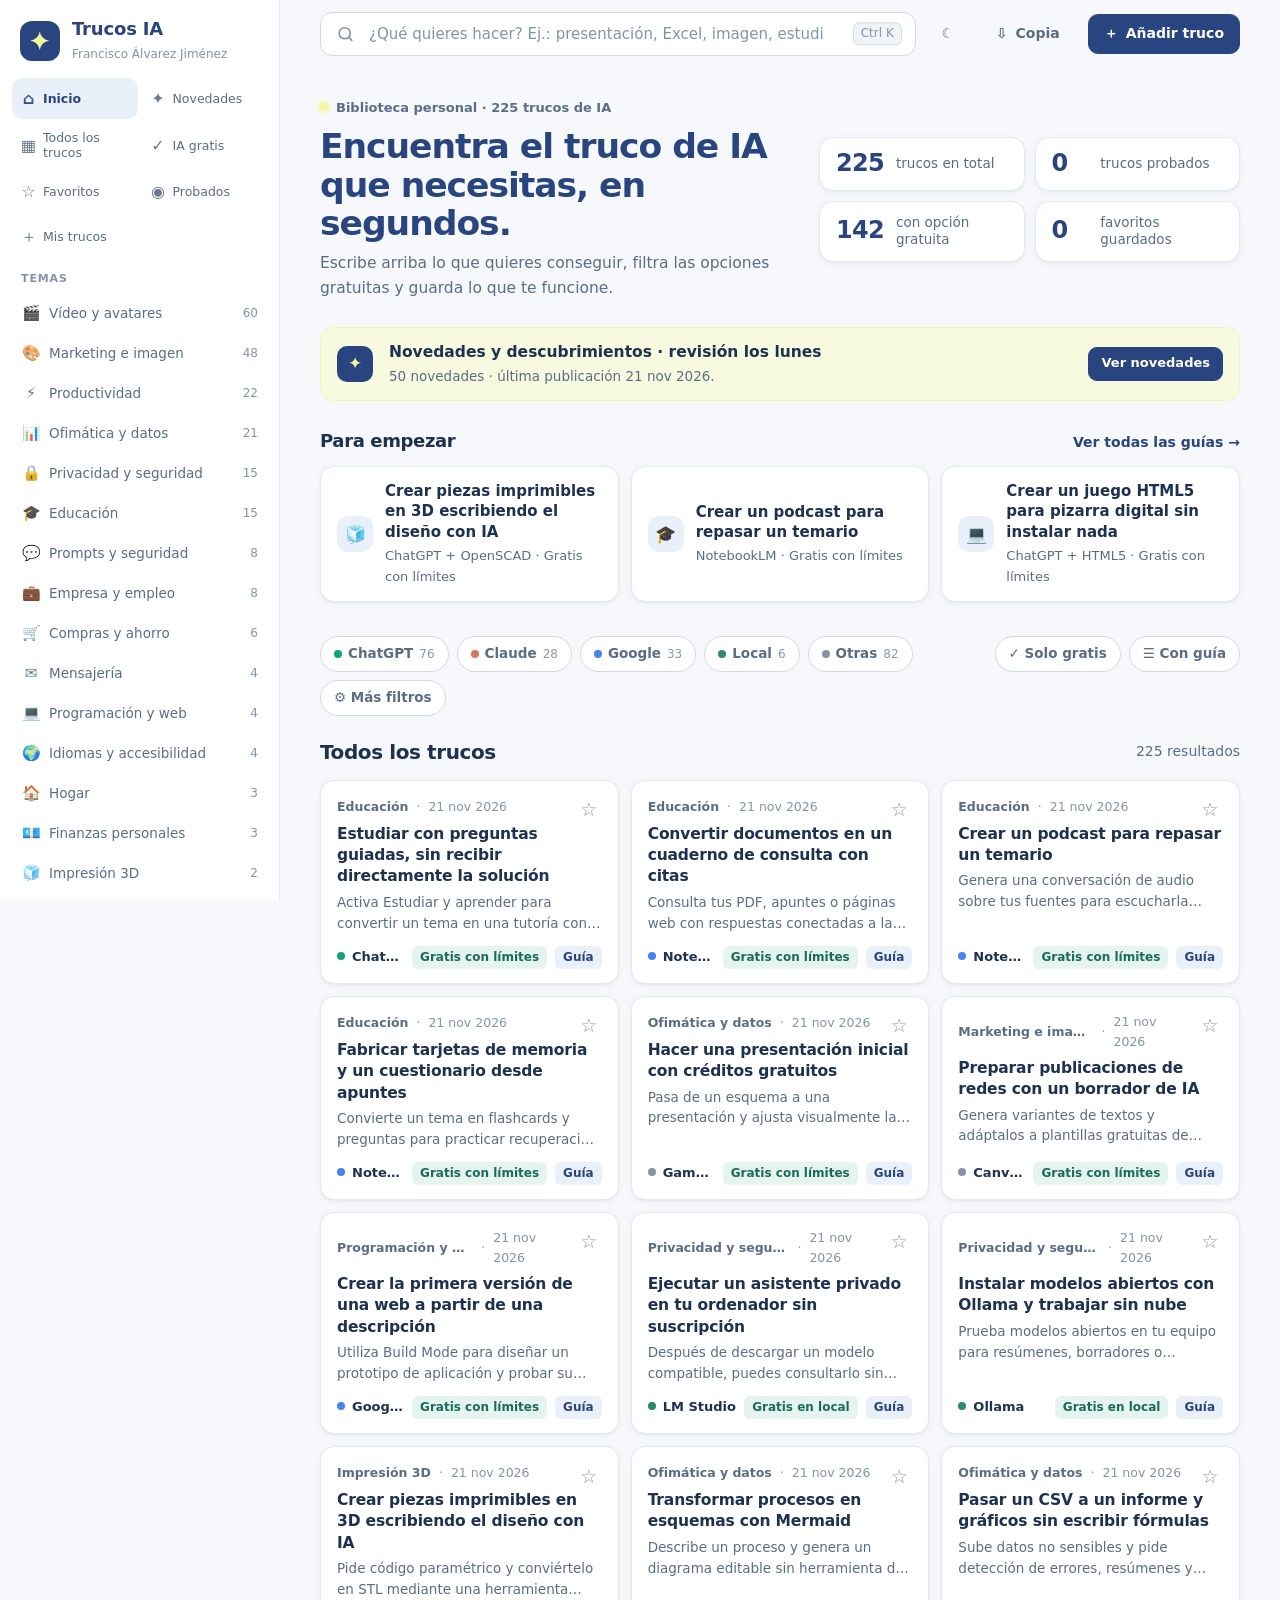
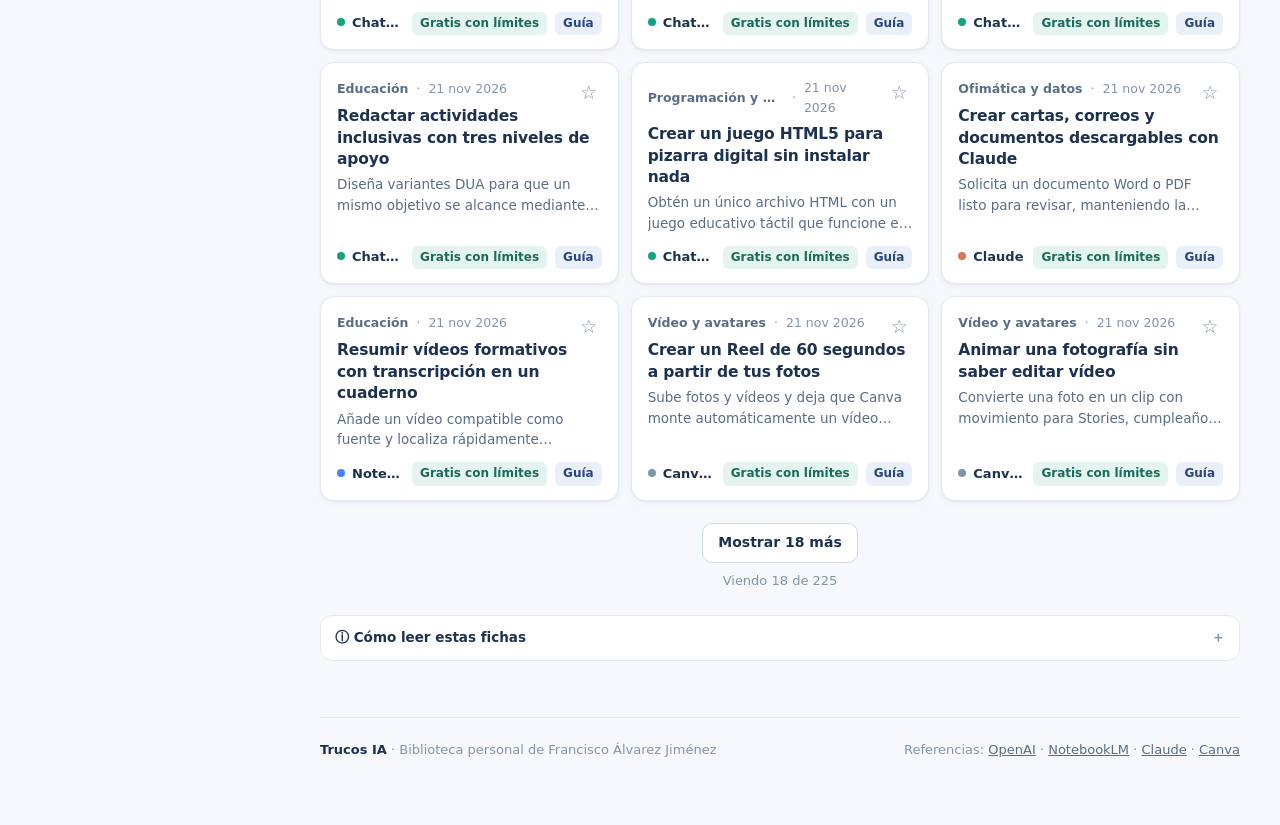
==== commit 8593cb9a: "Ampliar el área de Temas: barra lateral desplazable, accesos compactos y ayuda plegable" ====
--- a/index.html
+++ b/index.html
@@ -411,6 +411,87 @@
 /* Búsqueda ampliada: indicación breve de resultados relacionados */
 .search-assist{margin:0 0 12px;padding:9px 12px;border-radius:10px;background:var(--brand-soft);color:var(--brand);border:1px solid var(--line);font-size:12px;line-height:1.45}
 .search-assist[hidden]{display:none!important}
+/* ---------- Barra lateral v2.2: temas visibles y navegación sin recortes ---------- */
+/* La columna completa se desplaza; ya no se encierra «Temas» en una ventanita. */
+:root{--sidebar:280px}
+.sidebar{
+  padding:15px 12px 12px;
+  gap:2px;
+  overflow-y:auto;
+  overflow-x:hidden;
+  overscroll-behavior-y:contain;
+  scrollbar-width:thin;
+  scrollbar-color:var(--line-strong) transparent;
+}
+.sidebar::-webkit-scrollbar{width:7px}
+.sidebar::-webkit-scrollbar-thumb{background:var(--line-strong);border-radius:10px}
+.sidebar .brand{padding:3px 8px 12px}
+.sidebar .nav-label{padding:11px 9px 5px}
+#mainNav{
+  grid-template-columns:repeat(2,minmax(0,1fr));
+  gap:4px;
+  flex:none;
+}
+#mainNav .nav{
+  min-height:41px;
+  padding:7px 8px;
+  gap:6px;
+  font-size:12.5px;
+  line-height:1.2;
+}
+#mainNav .nav-ico{width:17px;font-size:16px}
+#mainNav .nav-text{
+  white-space:normal;
+  overflow:visible;
+  text-overflow:clip;
+  overflow-wrap:anywhere;
+}
+#mainNav .nav-count,#mainNav .badge-new{display:none}
+.cat-scroll{
+  flex:none;
+  min-height:0;
+  overflow:visible;
+  margin:0 -3px;
+  padding:0 3px;
+}
+#categoryNav{gap:2px}
+#categoryNav .nav{
+  min-height:38px;
+  padding:7px 9px;
+  gap:8px;
+  font-size:13.5px;
+  line-height:1.25;
+}
+#categoryNav .nav-text{
+  white-space:normal;
+  overflow:visible;
+  text-overflow:clip;
+  overflow-wrap:break-word;
+}
+#categoryNav .nav-count{margin-left:auto;flex:none}
+.sidebar .side-foot{
+  flex:none;
+  margin-top:8px;
+  border-top:1px solid var(--line);
+  padding:10px 7px 3px;
+  font-size:12px;
+}
+.side-foot summary{
+  cursor:pointer;
+  color:var(--brand);
+  font-size:12.5px;
+  font-weight:700;
+  padding:3px 4px;
+  border-radius:7px;
+}
+.side-foot summary:hover{background:var(--surface-2)}
+.side-foot summary:focus-visible{outline:3px solid var(--brand)}
+.side-foot-content{padding:8px 4px 2px}
+.side-foot-content button{display:block;max-width:100%;padding:3px 0}
+@media(max-width:960px){
+  .sidebar{width:min(296px,calc(100vw - 20px));height:100dvh}
+}
+
 </style>
 </head>
 <body>
@@ -426,11 +507,15 @@
     <nav class="nav-list" id="mainNav" aria-label="Secciones"></nav>
     <div class="nav-label">Temas</div>
     <div class="cat-scroll"><nav class="nav-list" id="categoryNav" aria-label="Temas"></nav></div>
-    <div class="side-foot">
-      <strong>Tus datos son tuyos</strong>
-      Favoritos y notas se guardan solo en este navegador.<br>
-      <button type="button" id="backupSidebar">Copia de seguridad y ayuda</button> <button type="button" id="themeBtn2">Modo oscuro</button>
-    </div>
+    <details class="side-foot">
+      <summary>Ayuda y ajustes</summary>
+      <div class="side-foot-content">
+        <strong>Tus datos son tuyos</strong>
+        Favoritos y notas se guardan solo en este navegador.
+        <button type="button" id="backupSidebar">Copia de seguridad y ayuda</button>
+        <button type="button" id="themeBtn2">Modo oscuro</button>
+      </div>
+    </details>
   </aside>
 
   <main class="main" id="content">
@@ -529,7 +614,7 @@
 <button class="to-top" id="toTop" aria-label="Volver arriba">↑</button>
 <div class="toast" id="toast" role="status" aria-live="polite"></div>
 
-<script id="library-data" type="application/json">[{"id":"m001","title":"Comprar al mejor precio (Black Friday)","date":"2026-11-17","category":"Compras y ahorro","tool":"ChatGPT","origin":"max","source":"https://teapawt.net/maxmaxdata","youtube":"https://www.youtube.com/watch?v=wxuo7LdFE7c","cost":"limited","costNote":"La herramienta ofrece funciones gratuitas, pero NO se ha verificado el coste del truco del vídeo.","verification":"Título público indexado; contenido completo del vídeo de Facebook no auditado.","summary":"Publicación de MAXmaxdata sobre «Comprar al mejor precio (Black Friday)». Abre la publicación original para ver los pasos exactos.","steps":[],"prompt":"","tags":["ChatGPT","Compras y ahorro"],"recommended":false},{"id":"m002","title":"7 códigos para anunciar productos o negocios","date":"2026-11-12","category":"Marketing e imagen","tool":"Gemini","origin":"max","source":"https://es.linkedin.com/posts/pabloalvarezazcunaga_gemini-videoia-publicidad-activity-7526516146741710848-yyDW","youtube":"https://www.youtube.com/watch?v=w09U-muPxVI","cost":"unknown","costNote":"La generación de vídeo en Gemini puede requerir plan o créditos y variar por cuenta, país y modelo. Comprueba la disponibilidad antes de empezar.","verification":"Pasos contrastados con la publicación del creador y la transcripción pública en LinkedIn (22/11/2026). Los siete estilos aparecen en la demostración; los nombres de supuestos «códigos» están mal reconocidos por los subtítulos y no se presentan como comandos oficiales exactos. El prompt es una formulación propia.","summary":"Publicación de MAXmaxdata sobre «7 códigos para anunciar productos o negocios». Abre la publicación original para ver los pasos exactos.","steps":["Haz una fotografía nítida del producto real (una caja, un alimento, un logotipo o la fachada del negocio).","Abre Gemini en gemini.google.com o en su aplicación. Adjunta la fotografía y elige «Crear vídeo», si aparece en tu cuenta.","Describe uno de los siete resultados mostrados: desempaquetado (unboxing); producto/alimentos que pasan del envase al plato; preparación de una receta; presencia ficticia en una pantalla de Times Square; toma de estudio con cámara orbitando alrededor; presentación animada de un logotipo; o acercamiento desde una vista de satélite hasta el negocio.","Genera una versión corta y revisa que el envase, los rótulos, la marca, la localización y los movimientos se representen correctamente.","Si el resultado sirve, descarga y edita el clip para adaptarlo a Reels, TikTok o publicidad. No presentes escenarios ficticios como anuncios reales contratados."],"prompt":"A partir de esta fotografía de mi producto, crea un vídeo publicitario vertical de 8 segundos con [desempaquetado / plano de estudio con giro de cámara / secuencia de preparación]. Conserva exactamente forma, colores y texto del envase. Añade movimiento de cámara suave, luz natural y ningún dato publicitario inventado.","tags":["Gemini","Marketing e imagen"],"recommended":false},{"id":"m003","title":"Restricciones de ChatGPT: truco de Halloween","date":"2026-10-29","category":"Prompts y seguridad","tool":"ChatGPT","origin":"max","source":"https://teapawt.net/maxmaxdata","youtube":"","cost":"limited","costNote":"La herramienta ofrece funciones gratuitas, pero NO se ha verificado el coste del truco del vídeo.","verification":"Título público indexado; contenido completo del vídeo de Facebook no auditado.","summary":"Publicación de MAXmaxdata sobre «Restricciones de ChatGPT: truco de Halloween». Abre la publicación original para ver los pasos exactos.","steps":[],"prompt":"","tags":["ChatGPT","Prompts y seguridad"],"recommended":false},{"id":"m004","title":"Crear personajes que hablan con IA","date":"2026-10-27","category":"Vídeo y avatares","tool":"ChatGPT + Kling","origin":"max","source":"https://es.linkedin.com/posts/pabloalvarezazcunaga_personajesvirtuales-motioncontrol-videoconia-activity-7520723411367514112-Db1w","youtube":"https://www.youtube.com/watch?v=uMUwIXzK4uM","cost":"unknown","costNote":"Magnific/Kling Motion Control utiliza planes o créditos según modelo. El movimiento de otra persona y su apariencia requieren consentimiento.","verification":"Procedimiento derivado del vídeo original reproducido en la publicación pública de LinkedIn del creador (transcripción; consulta 22/11/2026). La demostración usa Magnific y Kling 3.0 Motion Control; la interfaz y los créditos pueden variar. La redacción del prompt es propia.","summary":"Publicación de MAXmaxdata sobre «Crear personajes que hablan con IA». Abre la publicación original para ver los pasos exactos.","steps":["Hazte una foto o utiliza un retrato propio para el que tengas permiso.","Abre ChatGPT, adjunta la fotografía y pide transformar a la persona en un personaje del estilo deseado (por ejemplo, ilustración o personaje fantástico). Descarga la imagen resultante.","Graba un vídeo de referencia hablando y gesticulando con los movimientos y el diálogo que quieras trasladar al personaje.","En Magnific, entra en generación de vídeo y selecciona Kling 3.0 Motion Control, si ese modelo está disponible en tu cuenta.","Carga la grabación de movimiento como vídeo de referencia y la imagen transformada como aspecto del personaje. Genera el clip y comprueba gestos, labios y continuidad."],"prompt":"Transforma mi foto en un personaje de ilustración original con expresiones claras y rostro de frente. Mantén rasgos reconocibles y proporciones naturales, sin copiar personajes comerciales existentes.","tags":["ChatGPT + Kling","Vídeo y avatares"],"recommended":false},{"id":"m005","title":"10 códigos para efectos fotográficos profesionales","date":"2026-10-14","category":"Marketing e imagen","tool":"ChatGPT","origin":"max","source":"https://teapawt.net/maxmaxdata","youtube":"https://www.youtube.com/watch?v=dtQ-2uHQpGM","cost":"limited","costNote":"La herramienta ofrece funciones gratuitas, pero NO se ha verificado el coste del truco del vídeo.","verification":"Título público indexado; contenido completo del vídeo de Facebook no auditado.","summary":"Publicación de MAXmaxdata sobre «10 códigos para efectos fotográficos profesionales». Abre la publicación original para ver los pasos exactos.","steps":[],"prompt":"","tags":["ChatGPT","Marketing e imagen"],"recommended":false},{"id":"m006","title":"Automatizar contabilidad","date":"2026-09-22","category":"Ofimática y datos","tool":"Claude","origin":"max","source":"https://es.linkedin.com/posts/pabloalvarezazcunaga_claude-facturas-contabilidad-activity-7508018950363021312-rwaM","youtube":"","cost":"unknown","costNote":"Cowork y la automatización del navegador dependen del plan de Claude, los permisos y la compatibilidad del sistema. No concedas acceso permanente a carpetas o cuentas si no es necesario.","verification":"Pasos reconstruidos a partir de la transcripción original de MAXmaxdata en LinkedIn, consultada el 22/11/2026. El creador demuestra descarga, renombrado, Excel e informe HTML. Se añaden comprobaciones prudentes de privacidad y exactitud.","summary":"Publicación de MAXmaxdata sobre «Automatizar contabilidad». Abre la publicación original para ver los pasos exactos.","steps":["Descarga Claude Desktop desde claude.ai/download e inicia sesión. Comprueba que tienes acceso a Cowork.","Prepara una carpeta para las facturas y abre en el navegador el portal del proveedor donde se pueden consultar.","En Claude Cowork, concede acceso solo a la carpeta necesaria y solicita descargar las facturas del período elegido, guardarlas allí y renombrarlas con un patrón consistente, por ejemplo AAAAMM_proveedor.pdf.","Comprueba que los PDF descargados son correctos antes de continuar. Después pide un Excel con fecha, proveedor, concepto, número de factura, base e IVA e importe total.","Verifica importes y totales con los originales. Si todo cuadra, pide un informe HTML con filtros, KPIs, evolución del gasto y posibles anomalías; revisa las conclusiones antes de actuar."],"prompt":"Con las facturas de esta carpeta, crea un Excel descargable con fecha, proveedor, número de factura, concepto, base imponible, tipo y cuota de IVA y total. Identifica archivos duplicados y señala los datos que no puedas leer con certeza. No modifiques ni borres originales. Después crea un informe HTML interactivo con KPIs, evolución mensual y alertas justificadas.","tags":["Claude","Ofimática y datos"],"recommended":false},{"id":"m007","title":"20 códigos para imágenes profesionales","date":"2026-09-17","category":"Marketing e imagen","tool":"ChatGPT","origin":"max","source":"https://teapawt.net/maxmaxdata","youtube":"https://www.youtube.com/watch?v=_NGr7DrnMUw","cost":"limited","costNote":"La herramienta ofrece funciones gratuitas, pero NO se ha verificado el coste del truco del vídeo.","verification":"Título público indexado; contenido completo del vídeo de Facebook no auditado.","summary":"Publicación de MAXmaxdata sobre «20 códigos para imágenes profesionales». Abre la publicación original para ver los pasos exactos.","steps":[],"prompt":"","tags":["ChatGPT","Marketing e imagen"],"recommended":true},{"id":"m008","title":"Crear anuncios profesionales","date":"2026-09-07","category":"Marketing e imagen","tool":"ChatGPT + MiniMax","origin":"max","source":"https://es.linkedin.com/posts/pabloalvarezazcunaga_marketing-restaurantes-automatizacion-activity-7502657420062593025-iHkW","youtube":"https://www.youtube.com/watch?v=Djo40TYgNUQ","cost":"unknown","costNote":"Las imágenes de ChatGPT y la generación de vídeo MiniMax están sujetas a cupos y planes; no se garantiza que el vídeo sea gratuito. Verifica también condiciones publicitarias.","verification":"El texto original publicado por MAXmaxdata describe explícitamente el orden ChatGPT (foto gastronómica), repetición para platos, menú con precios y creación de anuncio animado con MiniMax; la transcripción completa y los botones concretos no estaban accesibles (22/11/2026). Los pasos operativos de exportación y revisión son explicación independiente; el prompt es propio.","summary":"Publicación de MAXmaxdata sobre «Crear anuncios profesionales». Abre la publicación original para ver los pasos exactos.","steps":["Haz una fotografía real y clara del plato o producto que quieres promocionar, con la comida completamente visible.","Abre ChatGPT con edición de imágenes y adjunta la foto. Pide una versión publicitaria con iluminación profesional, manteniendo los ingredientes y el tamaño reales.","Repite el proceso con los otros platos para obtener un conjunto visual coherente; comprueba que no se inventen ingredientes.","Crea un menú con las fotografías resultantes, nombres y precios auténticos. Verifica importes y ortografía antes de exportar.","Si tienes acceso a MiniMax con generación de vídeo a partir de imágenes, importa la fotografía elegida y solicita una animación corta para un anuncio; comprueba créditos y licencias.","Monta el resultado en vertical, añade llamada a la acción y revisa que el anuncio represente fielmente lo que el negocio ofrece."],"prompt":"Crea una fotografía publicitaria de esta hamburguesa real con luz de estudio cálida, fondo oscuro, detalle de los ingredientes y encuadre vertical 9:16. Conserva exactamente el producto, no añadas ingredientes ni cambies la ración. El resultado se usará para un anuncio.","tags":["ChatGPT + MiniMax","Marketing e imagen"],"recommended":false},{"id":"m009","title":"Editar vídeos automáticamente","date":"2026-09-03","category":"Vídeo y avatares","tool":"Claude + CapCut","origin":"max","source":"https://teapawt.net/maxmaxdata","youtube":"https://www.youtube.com/watch?v=h4NWG1EkcM8","cost":"unknown","costNote":"El servicio o el flujo pueden consumir créditos o requerir plan; verificar el vídeo.","verification":"Título público indexado; contenido completo del vídeo de Facebook no auditado.","summary":"Publicación de MAXmaxdata sobre «Editar vídeos automáticamente». Abre la publicación original para ver los pasos exactos.","steps":[],"prompt":"","tags":["Claude + CapCut","Vídeo y avatares"],"recommended":true},{"id":"m010","title":"Automatizar Excel","date":"2026-08-31","category":"Ofimática y datos","tool":"Copilot + Excel","origin":"max","source":"https://es.linkedin.com/posts/pabloalvarezazcunaga_excel-copilot-dashboard-activity-7500051334830727168-jaIQ","youtube":"https://www.youtube.com/watch?v=TjJ-myhfIY4","cost":"unknown","costNote":"Copilot en Excel requiere Microsoft 365 y habilitación/licencias compatibles. Predicciones y segmentación avanzada pueden necesitar capacidades adicionales.","verification":"Basado en la descripción escrita de la publicación original de MAXmaxdata, que documenta dashboard, predicción y agrupación; la creación de gráficos y tablas dinámicas se ha contrastado con la ayuda oficial de Copilot en Excel (consulta 22/11/2026). Los controles exactos, predicción y clusterización no se han comprobado en el vídeo ni se garantizan en todas las cuentas.","summary":"Publicación de MAXmaxdata sobre «Automatizar Excel». Abre la publicación original para ver los pasos exactos.","steps":["Abre Excel con una tabla de ventas que contenga fechas, categorías y cantidades; guarda una copia antes de modificarla.","Comprueba que Copilot está habilitado en tu Microsoft 365 y ábrelo con su botón desde Excel.","En el panel de Copilot solicita un dashboard a partir de la tabla, indicando KPIs, gráficos y filtros por período y producto.","Revisa el gráfico y la tabla dinámica generados; comprueba que las fórmulas y agregaciones coincidan con los datos.","Para analizar tendencias pide una predicción de ventas e indica el período. Interpreta el resultado como una estimación, no una cifra segura.","Solicita agrupar productos o clientes por patrones de venta si la función está disponible; revisa qué criterio de agrupación se ha utilizado.","Pide mejorar el diseño siguiendo buenas prácticas de visualización y exporta un informe tras comprobar cifras y conclusiones."],"prompt":"Con esta tabla de ventas, crea un cuadro de mando con ingresos, unidades, evolución mensual, productos más vendidos y filtros de fechas. Añade un análisis de tendencias y explica qué datos faltan. Antes de aplicar los cambios muestra qué hojas y cálculos modificarás.","tags":["Copilot + Excel","Ofimática y datos"],"recommended":false},{"id":"m011","title":"IA en el móvil sin conexión a Internet","date":"2026-08-27","category":"Privacidad y seguridad","tool":"Gemma 4","origin":"max","source":"https://teapawt.net/maxmaxdata","youtube":"","cost":"local","costNote":"Posible uso sin suscripción con un modelo local; requiere dispositivo compatible.","verification":"Título público indexado; contenido completo del vídeo de Facebook no auditado.","summary":"Publicación de MAXmaxdata sobre «IA en el móvil sin conexión a Internet». Abre la publicación original para ver los pasos exactos.","steps":[],"prompt":"","tags":["Gemma 4","Privacidad y seguridad"],"recommended":false},{"id":"m012","title":"Crear dashboards locales al estilo Power BI","date":"2026-08-24","category":"Ofimática y datos","tool":"ChatGPT","origin":"max","source":"https://teapawt.net/maxmaxdata","youtube":"https://www.youtube.com/watch?v=TkcV2dMsg4E","cost":"limited","costNote":"La herramienta ofrece funciones gratuitas, pero NO se ha verificado el coste del truco del vídeo.","verification":"Título público indexado; contenido completo del vídeo de Facebook no auditado.","summary":"Publicación de MAXmaxdata sobre «Crear dashboards locales al estilo Power BI». Abre la publicación original para ver los pasos exactos.","steps":[],"prompt":"","tags":["ChatGPT","Ofimática y datos"],"recommended":true},{"id":"m013","title":"5 códigos para imágenes de producto","date":"2026-08-20","category":"Marketing e imagen","tool":"ChatGPT","origin":"max","source":"https://es.linkedin.com/posts/pabloalvarezazcunaga_chatgptimagenes-imagenproducto-marketingdigital-activity-7496078402031083521-v7bi","youtube":"https://www.youtube.com/watch?v=5hG3JSnUK4Y","cost":"limited","costNote":"La creación/edición de imágenes puede estar disponible en el nivel gratuito con cuota de uso; comprueba tus límites.","verification":"El creador enumera los cinco términos en la publicación pública de LinkedIn sobre imagen de producto, verificada el 22/11/2026. Los llamados «códigos» son sugerencias descriptivas, no funciones oficiales del producto. El prompt es una reformulación propia.","summary":"Publicación de MAXmaxdata sobre «5 códigos para imágenes de producto». Abre la publicación original para ver los pasos exactos.","steps":["Haz una fotografía nítida del producto real, bien encuadrada y con la etiqueta legible.","Abre ChatGPT, adjunta la fotografía y selecciona la opción de crear o editar imágenes, si aparece en tu cuenta.","Prueba cinco formatos visuales, de uno en uno: /timesquare (pantalla publicitaria urbana), /premiumshowcase (presentación de estudio), /productburst (explosión visual de componentes), /rainforest (escenario natural) y /explodeview (despiece o vista de piezas).","Si una palabra clave no produce el efecto esperado, expresa el objetivo en lenguaje natural; estas barras no son comandos oficiales garantizados.","Comprueba que la marca, las características y el texto no se hayan inventado; después guarda la versión que necesites para catálogo o publicidad. Puedes animarla en otra herramienta de vídeo si dispones de ella."],"prompt":"A partir de esta foto de mi producto, crea una fotografía publicitaria de estilo [showcase premium / fondo natural / producto con componentes separados], manteniendo exactamente el envase, el logotipo y los textos originales. Fotografía de estudio profesional, sombras realistas, sin atributos nuevos.","tags":["ChatGPT","Marketing e imagen"],"recommended":false},{"id":"m014","title":"Nueva función Visualize","date":"2026-08-17","category":"Productividad","tool":"ChatGPT","origin":"max","source":"https://es.linkedin.com/posts/pabloalvarezazcunaga_visualize-herramientasia-nocode-activity-7494978348289429504-OV_i","youtube":"","cost":"unknown","costNote":"Visualize está en vista previa y depende de cuenta, plan, plataforma y permisos de espacio. Puede no aparecer todavía en todas las cuentas.","verification":"La publicación pública de MAXmaxdata documenta los ejemplos de simulador hipotecario, mapa del índice Big Mac, juego y simulación de física; los pasos de acceso mediante @Visualize proceden de la documentación oficial de ChatGPT Learn (https://learn.chatgpt.com/docs/visualizations), consultada el 22/11/2026. No se pudo extraer la transcripción íntegra del vídeo; las instrucciones prácticas se apoyan en la ayuda oficial. Disponibilidad en despliegue gradual.","summary":"Publicación de MAXmaxdata sobre «Nueva función Visualize». Abre la publicación original para ver los pasos exactos.","steps":["Abre ChatGPT en la web o en la aplicación compatible y comprueba si tienes acceso a la función Visualize.","En una conversación escribe «@» y selecciona «Visualize» en la lista de herramientas o plugins, si aparece.","Describe una herramienta interactiva concreta: por ejemplo un simulador hipotecario, un juego sencillo, un dashboard con datos o una simulación de física.","Indica qué controles necesita (deslizadores, botones, campos y gráficos) y qué debe cambiar al utilizarlos.","Genera la visualización y prueba todos los controles; si hay cálculos, compruébalos con datos conocidos.","Pide ajustes de claridad, accesibilidad o diseño y guarda la versión que realmente funcione. Si la función no está disponible, solicita una explicación o una página HTML equivalente, identificándola como alternativa."],"prompt":"Crea con Visualize un simulador interactivo de hipoteca con importe, tipo de interés anual y plazo en años, controles para ajustar valores, cuota mensual y total de intereses. Explica la fórmula, valida los límites y presenta un diseño accesible para móvil.","tags":["ChatGPT","Productividad"],"recommended":false},{"id":"m015","title":"9 códigos secretos de Claude","date":"2026-08-12","category":"Prompts y seguridad","tool":"Claude","origin":"max","source":"https://teapawt.net/maxmaxdata","youtube":"","cost":"limited","costNote":"La herramienta ofrece funciones gratuitas, pero NO se ha verificado el coste del truco del vídeo.","verification":"Título público indexado; contenido completo del vídeo de Facebook no auditado.","summary":"Publicación de MAXmaxdata sobre «9 códigos secretos de Claude». Abre la publicación original para ver los pasos exactos.","steps":[],"prompt":"","tags":["Claude","Prompts y seguridad"],"recommended":false},{"id":"m016","title":"Crear vídeos profesionales","date":"2026-08-07","category":"Vídeo y avatares","tool":"Gemini Omni","origin":"max","source":"https://es.linkedin.com/posts/pabloalvarezazcunaga_videoia-gemini-magnific-activity-7491366485005737984-a-Hr","youtube":"","cost":"unknown","costNote":"La generación de vídeo a partir de imagen y anotaciones puede necesitar un plan de pago; disponibilidad y modelo exacto sin confirmar.","verification":"El creador explica esta técnica y su ejemplo por Bilbao en la publicación pública de LinkedIn (consulta 22/11/2026), pero el texto visible no detalla todos los botones de la aplicación. Los pasos son una adaptación razonada de su explicación, no un tutorial de interfaz auditado.","summary":"Publicación de MAXmaxdata sobre «Crear vídeos profesionales». Abre la publicación original para ver los pasos exactos.","steps":["Selecciona una fotografía propia de una ciudad, instalación o paisaje que sirva como primer fotograma.","Sobre una copia de la imagen, dibuja o marca el recorrido que quieres que haga la cámara (dirección, puntos de paso y destino).","Sube la imagen y la indicación de trayectoria a la herramienta de vídeo con IA utilizada en el tutorial; describe por escrito qué partes debe recorrer rápido y dónde detenerse.","Genera un clip corto y revisa que el recorrido, las transiciones y los edificios sean plausibles. Corrige el trayecto si la IA altera la geografía."],"prompt":"Usa esta foto de referencia. La cámara avanza lentamente a lo largo de la ruta señalada, cruza [lugar], pasa junto a [edificio] y termina elevándose hasta [destino]. Mantén geometría realista, movimiento continuo y ningún texto inventado.","tags":["Gemini Omni","Vídeo y avatares"],"recommended":false},{"id":"m017","title":"ChatGPT camuflado en WhatsApp","date":"2026-08-03","category":"Mensajería","tool":"ChatGPT + WhatsApp","origin":"max","source":"https://teapawt.net/maxmaxdata","youtube":"","cost":"unknown","costNote":"El servicio o el flujo pueden consumir créditos o requerir plan; verificar el vídeo.","verification":"Título público indexado; contenido completo del vídeo de Facebook no auditado.","summary":"Publicación de MAXmaxdata sobre «ChatGPT camuflado en WhatsApp». Abre la publicación original para ver los pasos exactos.","steps":[],"prompt":"","tags":["ChatGPT + WhatsApp","Mensajería"],"recommended":false},{"id":"m018","title":"Crear imágenes profesionales","date":"2026-07-31","category":"Marketing e imagen","tool":"ChatGPT","origin":"max","source":"https://teapawt.net/maxmaxdata","youtube":"","cost":"limited","costNote":"La herramienta ofrece funciones gratuitas, pero NO se ha verificado el coste del truco del vídeo.","verification":"Título público indexado; contenido completo del vídeo de Facebook no auditado.","summary":"Publicación de MAXmaxdata sobre «Crear imágenes profesionales». Abre la publicación original para ver los pasos exactos.","steps":[],"prompt":"","tags":["ChatGPT","Marketing e imagen"],"recommended":false},{"id":"m019","title":"Automatizar Word","date":"2026-07-29","category":"Ofimática y datos","tool":"Claude + Word","origin":"max","source":"https://teapawt.net/maxmaxdata","youtube":"","cost":"unknown","costNote":"El coste del procedimiento concreto no se ha verificado.","verification":"Título público indexado; contenido completo del vídeo de Facebook no auditado.","summary":"Publicación de MAXmaxdata sobre «Automatizar Word». Abre la publicación original para ver los pasos exactos.","steps":[],"prompt":"","tags":["Claude + Word","Ofimática y datos"],"recommended":true},{"id":"m020","title":"5 códigos secretos para estudiar","date":"2026-07-27","category":"Educación","tool":"ChatGPT","origin":"max","source":"https://es.linkedin.com/posts/pabloalvarezazcunaga_estudio-productividad-formacion-activity-7487381073031589889-pv1M","youtube":"","cost":"limited","costNote":"Las funciones de generación de imágenes o visualizaciones pueden tener cuotas o depender del plan de ChatGPT.","verification":"El creador explica cinco formatos visuales en la transcripción pública de su vídeo de LinkedIn (consulta 22/11/2026). Algunas cadenas pronunciadas como «códigos secretos» no se reconocen con fiabilidad; se expresan como peticiones en lenguaje natural, no como comandos oficiales de ChatGPT.","summary":"Publicación de MAXmaxdata sobre «5 códigos secretos para estudiar». Abre la publicación original para ver los pasos exactos.","steps":["En ChatGPT, escribe el tema que quieres comprender; puedes trabajar con tus apuntes o introducir una pregunta concreta.","Pide una visualización interactiva de un proceso, como la fotosíntesis, donde puedas cambiar parámetros y observar resultados. Comprueba que la herramienta de visualización esté disponible.","Solicita que el mismo tema se presente como apuntes visuales de estilo manuscrito, con fórmulas y ejemplos.","Para procesos con muchas tareas, pide una lista de comprobación ordenada; el vídeo utiliza un cierre contable como ejemplo.","Pide una infografía con gráficos sobre datos o una infografía ilustrada de un tema (el vídeo muestra el IMC y capas de la biosfera). Revisa valores y etiquetas antes de estudiar."],"prompt":"Explícame [tema] de tres maneras: 1) visualización de las partes y sus relaciones, 2) apuntes esquemáticos con un ejemplo, y 3) checklist de cinco preguntas para comprobar que lo he entendido. Señala las incertidumbres y no inventes cifras.","tags":["ChatGPT","Educación"],"recommended":true},{"id":"m021","title":"Conoce a toda tu familia: prueba de privacidad","date":"2026-07-24","category":"Privacidad y seguridad","tool":"ChatGPT","origin":"max","source":"https://teapawt.net/maxmaxdata?cursor=DAAHCgABHXoU2My__-oLAAIAAAATMjA4MTYxNjAwODQ3MzcxOTI2NggAAwAAAAIAAA","youtube":"","cost":"limited","costNote":"La herramienta ofrece funciones gratuitas, pero NO se ha verificado el coste del truco del vídeo.","verification":"Título público indexado; contenido completo del vídeo de Facebook no auditado.","summary":"Publicación de MAXmaxdata sobre «Conoce a toda tu familia: prueba de privacidad». Abre la publicación original para ver los pasos exactos.","steps":[],"prompt":"","tags":["ChatGPT","Privacidad y seguridad"],"recommended":false},{"id":"m022","title":"Animar un personaje","date":"2026-07-22","category":"Vídeo y avatares","tool":"Kling","origin":"max","source":"https://teapawt.net/maxmaxdata?cursor=DAAHCgABHXoU2My__-oLAAIAAAATMjA4MTYxNjAwODQ3MzcxOTI2NggAAwAAAAIAAA","youtube":"","cost":"unknown","costNote":"El servicio o el flujo pueden consumir créditos o requerir plan; verificar el vídeo.","verification":"Título público indexado; contenido completo del vídeo de Facebook no auditado.","summary":"Publicación de MAXmaxdata sobre «Animar un personaje». Abre la publicación original para ver los pasos exactos.","steps":[],"prompt":"","tags":["Kling","Vídeo y avatares"],"recommended":false},{"id":"m023","title":"Excel sin fórmulas y en minutos","date":"2026-07-20","category":"Ofimática y datos","tool":"Claude + Excel","origin":"max","source":"https://es.linkedin.com/posts/pabloalvarezazcunaga_excel-automatizacion-dashboard-activity-7420332482270629888-GuM9","youtube":"","cost":"unknown","costNote":"El complemento de Claude para Excel y ciertas funciones pueden requerir cuentas o planes compatibles; verifica la disponibilidad.","verification":"Extraído de la transcripción pública de MAXmaxdata sobre Excel automatizado con Claude, consultada el 22/11/2026. El acceso al complemento depende de versión y suscripción.","summary":"Publicación de MAXmaxdata sobre «Excel sin fórmulas y en minutos». Abre la publicación original para ver los pasos exactos.","steps":["Abre el libro Excel con tu tabla de ventas y guarda una copia antes de modificarlo.","En Inicio (Home), busca el complemento de Claude en «Complementos/Add-ins» y ábrelo si está disponible en tu instalación.","En el chat del complemento pide crear una columna con el IVA del 21 % y otra con el importe total, indicando qué columna contiene la base imponible.","Pide una tabla dinámica y gráficos de ventas; el tutorial también muestra un mapa de calor para detectar diferencias.","Solicita una hoja de resumen ejecutivo con ventas totales, unidades, reparto por país y producto, tendencias y advertencias.","Comprueba fórmulas, importes de IVA y conclusiones frente a tus datos antes de compartir el archivo."],"prompt":"En este libro de Excel, crea sin alterar las columnas originales: IVA calculado al 21 %, total, una tabla dinámica de ventas por país y producto, un gráfico y un resumen ejecutivo. Señala cualquier dato ausente y no inventes cifras.","tags":["Claude + Excel","Ofimática y datos"],"recommended":false},{"id":"m024","title":"Integrar Gemini con Google Maps","date":"2026-07-17","category":"Viajes y mapas","tool":"Gemini + Google Maps","origin":"max","source":"https://teapawt.net/maxmaxdata?cursor=DAAHCgABHXoU2My__-oLAAIAAAATMjA4MTYxNjAwODQ3MzcxOTI2NggAAwAAAAIAAA","youtube":"","cost":"limited","costNote":"La herramienta ofrece funciones gratuitas, pero NO se ha verificado el coste del truco del vídeo.","verification":"Título público indexado; contenido completo del vídeo de Facebook no auditado.","summary":"Publicación de MAXmaxdata sobre «Integrar Gemini con Google Maps». Abre la publicación original para ver los pasos exactos.","steps":[],"prompt":"","tags":["Gemini + Google Maps","Viajes y mapas"],"recommended":false},{"id":"m025","title":"Imágenes profesionales con prompts","date":"2026-07-15","category":"Marketing e imagen","tool":"ChatGPT","origin":"max","source":"https://teapawt.net/maxmaxdata?cursor=DAAHCgABHXoU2My__-oLAAIAAAATMjA4MTYxNjAwODQ3MzcxOTI2NggAAwAAAAIAAA","youtube":"","cost":"limited","costNote":"La herramienta ofrece funciones gratuitas, pero NO se ha verificado el coste del truco del vídeo.","verification":"Título público indexado; contenido completo del vídeo de Facebook no auditado.","summary":"Publicación de MAXmaxdata sobre «Imágenes profesionales con prompts». Abre la publicación original para ver los pasos exactos.","steps":[],"prompt":"","tags":["ChatGPT","Marketing e imagen"],"recommended":false},{"id":"m026","title":"Automatizar trabajo y contabilidad","date":"2026-07-13","category":"Ofimática y datos","tool":"ChatGPT Work","origin":"max","source":"https://teapawt.net/maxmaxdata?cursor=DAAHCgABHXoU2My__-oLAAIAAAATMjA4MTYxNjAwODQ3MzcxOTI2NggAAwAAAAIAAA","youtube":"","cost":"unknown","costNote":"Este flujo puede exigir una función o plan específico; coste no confirmado.","verification":"Título público indexado; contenido completo del vídeo de Facebook no auditado.","summary":"Publicación de MAXmaxdata sobre «Automatizar trabajo y contabilidad». Abre la publicación original para ver los pasos exactos.","steps":[],"prompt":"","tags":["ChatGPT Work","Ofimática y datos"],"recommended":false},{"id":"m027","title":"Nuevo modo de voz Live","date":"2026-07-10","category":"Productividad","tool":"ChatGPT Live","origin":"max","source":"https://teapawt.net/maxmaxdata?cursor=DAAHCgABHXoU2My__-oLAAIAAAATMjA4MTYxNjAwODQ3MzcxOTI2NggAAwAAAAIAAA","youtube":"","cost":"limited","costNote":"La herramienta ofrece funciones gratuitas, pero NO se ha verificado el coste del truco del vídeo.","verification":"Título público indexado; contenido completo del vídeo de Facebook no auditado.","summary":"Publicación de MAXmaxdata sobre «Nuevo modo de voz Live». Abre la publicación original para ver los pasos exactos.","steps":[],"prompt":"","tags":["ChatGPT Live","Productividad"],"recommended":false},{"id":"m028","title":"Imagen de marca corporativa","date":"2026-07-06","category":"Marketing e imagen","tool":"Claude","origin":"max","source":"https://teapawt.net/maxmaxdata?cursor=DAAHCgABHXoU2My__-oLAAIAAAATMjA4MTYxNjAwODQ3MzcxOTI2NggAAwAAAAIAAA","youtube":"","cost":"limited","costNote":"La herramienta ofrece funciones gratuitas, pero NO se ha verificado el coste del truco del vídeo.","verification":"Título público indexado; contenido completo del vídeo de Facebook no auditado.","summary":"Publicación de MAXmaxdata sobre «Imagen de marca corporativa». Abre la publicación original para ver los pasos exactos.","steps":[],"prompt":"","tags":["Claude","Marketing e imagen"],"recommended":false},{"id":"m029","title":"Automatizar PowerPoint","date":"2026-07-03","category":"Ofimática y datos","tool":"Claude + PowerPoint","origin":"max","source":"https://es.linkedin.com/posts/pabloalvarezazcunaga_powerpoint-automatizacion-productividad-activity-7430137153168400384-qO12","youtube":"","cost":"paid","costNote":"El complemento de Claude para PowerPoint puede requerir una cuenta o plan de pago compatible; no se presenta como gratuito.","verification":"Pasos redactados a partir de la transcripción pública de la publicación individual de MAXmaxdata localizada en LinkedIn (22/11/2026). Se resumen y ordenan las acciones, sin afirmar que el prompt propuesto sea una cita literal; comprueba los menús y límites actuales. El vídeo identifica PowerPoint, el complemento Claude, materiales en diapositivas concretas y cambios solicitados; comentarios del propio post señalan el requisito de un plan de pago.","summary":"Publicación de MAXmaxdata sobre «Automatizar PowerPoint». Abre la publicación original para ver los pasos exactos.","steps":["Abre PowerPoint y guarda una copia de tu presentación.","En Inicio / Home abre Complementos / Add-ins e instala el complemento de Claude si tu licencia y cuenta lo permiten.","Prepara diapositivas con el logo, una foto corporativa y un borrador de «Quiénes somos», además de un espacio para imágenes adicionales.","En el chat del complemento solicita crear una presentación profesional a partir de esos elementos; indica en qué diapositivas están los recursos y cómo se debe repetir el logo.","Pide un segundo ajuste de diseño, como invertir colores del logotipo o armonizar la paleta.","Añade fotos propias en una última diapositiva y solicita que se distribuyan donde resulten relevantes, además de crear una sección de ponencias o servicios.","Revisa manualmente la redacción, los datos de la empresa, la ubicación de imágenes y los permisos comerciales antes de presentar."],"prompt":"Crea una presentación corporativa a partir del PowerPoint abierto. En la diapositiva 2 están el logo y mi foto; en la 3 hay un borrador de «Quiénes somos» y en la última hay imágenes propias. Usa el logo en todas las diapositivas, aplica un estilo limpio azul y blanco y crea una sección de servicios. No inventes datos empresariales.","tags":["Claude + PowerPoint","Ofimática y datos"],"recommended":false},{"id":"m030","title":"Automatizar WhatsApp","date":"2026-06-29","category":"Mensajería","tool":"Claude + WhatsApp","origin":"max","source":"https://teapawt.net/maxmaxdata?cursor=DAAHCgABHXoU2My__-oLAAIAAAATMjA4MTYxNjAwODQ3MzcxOTI2NggAAwAAAAIAAA","youtube":"","cost":"unknown","costNote":"El servicio o el flujo pueden consumir créditos o requerir plan; verificar el vídeo.","verification":"Título público indexado; contenido completo del vídeo de Facebook no auditado.","summary":"Publicación de MAXmaxdata sobre «Automatizar WhatsApp». Abre la publicación original para ver los pasos exactos.","steps":[],"prompt":"","tags":["Claude + WhatsApp","Mensajería"],"recommended":false},{"id":"m031","title":"Automatizaciones mediante skills","date":"2026-06-26","category":"Productividad","tool":"Claude Skills","origin":"max","source":"https://teapawt.net/maxmaxdata?cursor=DAAHCgABHXoU2My__-oLAAIAAAATMjA4MTYxNjAwODQ3MzcxOTI2NggAAwAAAAIAAA","youtube":"","cost":"unknown","costNote":"No se ha confirmado que la función exacta esté incluida en el plan gratuito.","verification":"Título público indexado; contenido completo del vídeo de Facebook no auditado.","summary":"Publicación de MAXmaxdata sobre «Automatizaciones mediante skills». Abre la publicación original para ver los pasos exactos.","steps":[],"prompt":"","tags":["Claude Skills","Productividad"],"recommended":false},{"id":"m032","title":"Automatizar búsqueda de clientes","date":"2026-06-24","category":"Empresa y empleo","tool":"Claude","origin":"max","source":"https://teapawt.net/maxmaxdata?cursor=DAAHCgABHXoU2My__-oLAAIAAAATMjA4MTYxNjAwODQ3MzcxOTI2NggAAwAAAAIAAA","youtube":"","cost":"limited","costNote":"La herramienta ofrece funciones gratuitas, pero NO se ha verificado el coste del truco del vídeo.","verification":"Título público indexado; contenido completo del vídeo de Facebook no auditado.","summary":"Publicación de MAXmaxdata sobre «Automatizar búsqueda de clientes». Abre la publicación original para ver los pasos exactos.","steps":[],"prompt":"","tags":["Claude","Empresa y empleo"],"recommended":false},{"id":"m033","title":"Borrar tu huella digital","date":"2026-06-22","category":"Privacidad y seguridad","tool":"ChatGPT","origin":"max","source":"https://teapawt.net/maxmaxdata?cursor=DAAHCgABHXoU2My__-oLAAIAAAATMjA4MTYxNjAwODQ3MzcxOTI2NggAAwAAAAIAAA","youtube":"","cost":"limited","costNote":"La herramienta ofrece funciones gratuitas, pero NO se ha verificado el coste del truco del vídeo.","verification":"Título público indexado; contenido completo del vídeo de Facebook no auditado.","summary":"Publicación de MAXmaxdata sobre «Borrar tu huella digital». Abre la publicación original para ver los pasos exactos.","steps":[],"prompt":"","tags":["ChatGPT","Privacidad y seguridad"],"recommended":false},{"id":"m034","title":"Trucos gratis sobre el Mundial 2026","date":"2026-06-19","category":"Educación","tool":"Gemini","origin":"max","source":"https://teapawt.net/maxmaxdata?cursor=DAAHCgABHXoU2My__-oLAAIAAAATMjA4MTYxNjAwODQ3MzcxOTI2NggAAwAAAAIAAA","youtube":"","cost":"limited","costNote":"La herramienta ofrece funciones gratuitas, pero NO se ha verificado el coste del truco del vídeo.","verification":"Título público indexado; contenido completo del vídeo de Facebook no auditado.","summary":"Publicación de MAXmaxdata sobre «Trucos gratis sobre el Mundial 2026». Abre la publicación original para ver los pasos exactos.","steps":[],"prompt":"","tags":["Gemini","Educación"],"recommended":false},{"id":"m035","title":"Buscar empleo por ti","date":"2026-06-17","category":"Empresa y empleo","tool":"ChatGPT","origin":"max","source":"https://es.linkedin.com/posts/pabloalvarezazcunaga_empleo-inteligenciaartificial-ia-activity-7394618429699354625-bV0I","youtube":"","cost":"unknown","costNote":"Deep Research y tareas programadas tienen límites según plan y disponibilidad. Compara las ofertas directamente con las webs originales.","verification":"Pasos redactados a partir de la transcripción pública de la publicación individual de MAXmaxdata localizada en LinkedIn (22/11/2026). Se resumen y ordenan las acciones, sin afirmar que el prompt propuesto sea una cita literal; comprueba los menús y límites actuales. La transcripción presenta Deep Research, tabla con ofertas, CV adaptado y tarea diaria. Las cifras de vacantes y los salarios son ejemplos históricos y no ofertas vigentes.","summary":"Publicación de MAXmaxdata sobre «Buscar empleo por ti». Abre la publicación original para ver los pasos exactos.","steps":["Abre ChatGPT y selecciona Investigación en profundidad (Deep Research) si está disponible en tu cuenta.","Escribe tus restricciones: puesto, ciudad o modalidad remota, experiencia y banda salarial.","Solicita una tabla con ofertas reales, empresa, salario si aparece, fecha de publicación y enlace directo verificable.","Abre las ofertas que te interesen para comprobar vigencia, condiciones, requisitos y que el enlace es oficial.","Adjunta tu CV sin datos innecesarios y solicita una versión ajustada al puesto y descargable, sin inventar formación ni experiencia.","Si tu plan dispone de tareas, programa una búsqueda periódica y notificaciones; supervisa los resultados y no confíes en anuncios no verificados."],"prompt":"Busca ofertas actuales para [puesto] en [ciudad/teletrabajo], con salario publicado de [rango]. Devuelve una tabla con empresa, URL oficial, fecha y requisitos. No inventes vacantes. Después adapta mi CV a una oferta concreta sin alterar mi experiencia real.","tags":["ChatGPT","Empresa y empleo"],"recommended":false},{"id":"m036","title":"Crear anuncios profesionales","date":"2026-06-15","category":"Marketing e imagen","tool":"Gemini","origin":"max","source":"https://teapawt.net/maxmaxdata?cursor=DAAHCgABHXoU2My__-oLAAIAAAATMjA4MTYxNjAwODQ3MzcxOTI2NggAAwAAAAIAAA","youtube":"","cost":"limited","costNote":"La herramienta ofrece funciones gratuitas, pero NO se ha verificado el coste del truco del vídeo.","verification":"Título público indexado; contenido completo del vídeo de Facebook no auditado.","summary":"Publicación de MAXmaxdata sobre «Crear anuncios profesionales». Abre la publicación original para ver los pasos exactos.","steps":[],"prompt":"","tags":["Gemini","Marketing e imagen"],"recommended":false},{"id":"m037","title":"Ahorrar tokens","date":"2026-06-12","category":"Productividad","tool":"Claude","origin":"max","source":"https://teapawt.net/maxmaxdata?cursor=DAAHCgABHXoU2My__-oLAAIAAAATMjA4MTYxNjAwODQ3MzcxOTI2NggAAwAAAAIAAA","youtube":"","cost":"limited","costNote":"La herramienta ofrece funciones gratuitas, pero NO se ha verificado el coste del truco del vídeo.","verification":"Título público indexado; contenido completo del vídeo de Facebook no auditado.","summary":"Publicación de MAXmaxdata sobre «Ahorrar tokens». Abre la publicación original para ver los pasos exactos.","steps":[],"prompt":"","tags":["Claude","Productividad"],"recommended":false},{"id":"m038","title":"5 casos de uso gratuitos explicados","date":"2026-06-10","category":"Vídeo y avatares","tool":"Google Flow","origin":"max","source":"https://es.linkedin.com/posts/pabloalvarezazcunaga_googleflow-inteligenciaartificial-generaciondevideo-activity-7470332983032463360-vW7b","youtube":"","cost":"limited","costNote":"Google Flow tiene opciones y modelos disponibles sin suscripción, pero las generaciones consumen puntos y algunas funciones de vídeo y edición están reservadas a planes Google AI. Revisa límites y región.","verification":"Transcripción completa de la publicación original «Google Flow (gratuito) explicado fácil — 5 casos de uso» de MAXmaxdata, encontrada el 22/11/2026. Los nombres de menús se han contrastado además con la ayuda vigente de Google Flow. El anuncio del creador de gratuidad total no debe interpretarse como ausencia de límites.","summary":"Publicación de MAXmaxdata sobre «5 casos de uso gratuitos explicados». Abre la publicación original para ver los pasos exactos.","steps":["Abre Google Flow desde su página oficial e inicia un proyecto nuevo. En el campo de instrucciones puedes alternar el trabajo manual y el modo Agente, si están disponibles.","Caso 1, imagen: selecciona el formato cuadrado, el modelo de imagen disponible y describe una escena concreta. Genera una imagen y guárdala como recurso del proyecto.","Caso 2, imagen a vídeo: selecciona generación de vídeo, elige orientación y duración; utiliza la imagen anterior como referencia y explica cómo debe moverse.","Caso 3, Agente: actívalo, añade recursos o personajes y pídele una escena conversacional (el vídeo muestra un podcast de dos personas). Pide confirmación antes de operaciones que consuman créditos.","Caso 4, personajes: crea un personaje desde texto o imagen de referencia y configura su aspecto y voz, si tu cuenta permite esa función.","Caso 5, escenas: abre el editor de escenas, incorpora un clip anterior y describe el cambio que quieres introducir, como que una persona entre en plano y se siente a hablar.","Revisa la continuidad y el contenido antes de exportar. Las cuotas gratuitas y los modelos disponibles cambian, por lo que no debe asumirse uso ilimitado."],"prompt":"Con los personajes y recursos de este proyecto, crea una escena de 6 segundos en la que [persona A] se encuentra con [persona B] en [lugar]. Mantén la apariencia y el vestuario entre tomas, utiliza voz en español solo si está disponible y pide confirmación antes de consumir créditos.","tags":["Google Flow","Vídeo y avatares"],"recommended":true},{"id":"m039","title":"Crear una guía propia de estilos de imagen","date":"2026-06-08","category":"Marketing e imagen","tool":"ChatGPT","origin":"max","source":"https://es.linkedin.com/posts/pabloalvarezazcunaga_imagenesia-chatgpt-inteligenciaartificial-activity-7469617484774649856-eVsT","youtube":"","cost":"limited","costNote":"Pinterest permite consultar imágenes públicas; ChatGPT puede tener límites gratuitos de análisis y generación visual.","verification":"Pasos extraídos de la transcripción de MAXmaxdata sobre crear una biblioteca de estilos con Pinterest y ChatGPT, publicada en LinkedIn; consulta 22/11/2026. El prompt es adaptación propia, no transcripción literal.","summary":"Publicación de MAXmaxdata sobre «Crear una guía propia de estilos de imagen». Abre la publicación original para ver los pasos exactos.","steps":["Hazte una fotografía propia que quieras transformar.","En Pinterest busca una referencia visual que muestre un estilo de iluminación, encuadre o ambiente que te guste; respeta los derechos de esa imagen.","Abre ChatGPT, adjunta la imagen de referencia y pídele que describa su estilo visual en un JSON estructurado (encuadre, luz, paleta, profundidad, ambiente).","Copia el JSON a una nueva conversación de ChatGPT, adjunta tu fotografía y pide adaptar la foto al estilo descrito respetando tu identidad y proporciones.","Guarda el JSON como plantilla de estilo y úsalo con nuevas fotos para mantener una estética coherente."],"prompt":"Analiza esta referencia y devuelve SOLO un JSON con tipo de plano, punto de vista, iluminación, paleta, temperatura de color, profundidad de campo, atmósfera y composición. No identifiques personas ni copies marcas. Luego aplica esos atributos a mi fotografía, conservando mis facciones y postura.","tags":["ChatGPT","Marketing e imagen"],"recommended":false},{"id":"m040","title":"Automatizar vídeos (otra publicación)","date":"2026-06-05","category":"Vídeo y avatares","tool":"Claude + CapCut","origin":"max","source":"https://teapawt.net/maxmaxdata?cursor=DAAHCgABHXoU2My__-oLAAIAAAATMjA4MTYxNjAwODQ3MzcxOTI2NggAAwAAAAIAAA","youtube":"","cost":"unknown","costNote":"El servicio o el flujo pueden consumir créditos o requerir plan; verificar el vídeo.","verification":"Título público indexado; contenido completo del vídeo de Facebook no auditado.","summary":"Publicación de MAXmaxdata sobre «Automatizar vídeos (otra publicación)». Abre la publicación original para ver los pasos exactos.","steps":[],"prompt":"","tags":["Claude + CapCut","Vídeo y avatares"],"recommended":false},{"id":"m041","title":"Automatizar tickets de gastos","date":"2026-06-01","category":"Ofimática y datos","tool":"Claude Cowork","origin":"max","source":"https://teapawt.net/maxmaxdata?cursor=DAAHCgABHXoU2My__9ULAAIAAAATMjA2Mjc1NjU0MDc0MjgwMzY1MAgAAwAAAAIAAA","youtube":"","cost":"unknown","costNote":"Este flujo puede exigir una función o plan específico; coste no confirmado.","verification":"Título público indexado; contenido completo del vídeo de Facebook no auditado.","summary":"Publicación de MAXmaxdata sobre «Automatizar tickets de gastos». Abre la publicación original para ver los pasos exactos.","steps":[],"prompt":"","tags":["Claude Cowork","Ofimática y datos"],"recommended":false},{"id":"m042","title":"Decorar tu propia casa","date":"2026-05-29","category":"Hogar","tool":"ChatGPT","origin":"max","source":"https://teapawt.net/maxmaxdata?cursor=DAAHCgABHXoU2My__9ULAAIAAAATMjA2Mjc1NjU0MDc0MjgwMzY1MAgAAwAAAAIAAA","youtube":"","cost":"limited","costNote":"La herramienta ofrece funciones gratuitas, pero NO se ha verificado el coste del truco del vídeo.","verification":"Título público indexado; contenido completo del vídeo de Facebook no auditado.","summary":"Publicación de MAXmaxdata sobre «Decorar tu propia casa». Abre la publicación original para ver los pasos exactos.","steps":[],"prompt":"","tags":["ChatGPT","Hogar"],"recommended":false},{"id":"m043","title":"7 casos de uso para vídeo","date":"2026-05-27","category":"Vídeo y avatares","tool":"Google Omni","origin":"max","source":"https://es.linkedin.com/posts/pabloalvarezazcunaga_omni-gemini-videoai-activity-7465297310395318272-n5Xq","youtube":"","cost":"unknown","costNote":"La disponibilidad de funciones de edición, voz, referencias y extensión de vídeo de Gemini/Omni depende del plan y la región; la demostración no acredita gratuidad.","verification":"Los siete casos se describen en la transcripción de la publicación original de MAXmaxdata en LinkedIn, consultada 22/11/2026. No se garantiza que todos los efectos sigan disponibles en España o en el mismo plan. Prompt redactado como ejemplo propio.","summary":"Publicación de MAXmaxdata sobre «7 casos de uso para vídeo». Abre la publicación original para ver los pasos exactos.","steps":["Abre Gemini y selecciona «Crear vídeo» si tu cuenta ofrece el modelo de vídeo mencionado por el creador.","Caso 1: sube fotos propias de un presentador y un producto y pide un anuncio corto con voz. En caso de usar audio personal, hazlo únicamente con consentimiento.","Caso 2: sube una imagen de un edificio y pide luces que cambien siguiendo el ritmo de una música con licencia.","Caso 3: crea un paisaje desde texto y pide continuar la acción hasta una ciudad futurista.","Caso 4: sube un clip real y prueba sustituir un objeto o el fondo sin cambiar el resto de la acción.","Caso 5: combina tu vídeo grabado con un boceto o imagen para introducir ese objeto en la escena.","Caso 6: parte de una fotografía y pide varios ángulos de cámara y cambios de vestuario.","Caso 7: indica un momento concreto (por ejemplo, tocar un espejo) en el que debe producirse un efecto visual; revisa continuidad y artefactos al generar."],"prompt":"A partir de este vídeo de referencia, conserva la acción, las personas y la composición. Cambia solo [objeto o fondo] por [descripción], con movimiento realista, sin cortes ni deformaciones. Aplica el cambio cuando [momento exacto].","tags":["Google Omni","Vídeo y avatares"],"recommended":false},{"id":"m044","title":"Detectar un agente de voz automatizado","date":"2026-05-25","category":"Prompts y seguridad","tool":"Agente de voz IA","origin":"max","source":"https://teapawt.net/maxmaxdata?cursor=DAAHCgABHXoU2My__9ULAAIAAAATMjA2Mjc1NjU0MDc0MjgwMzY1MAgAAwAAAAIAAA","youtube":"","cost":"unknown","costNote":"El servicio o el flujo pueden consumir créditos o requerir plan; verificar el vídeo.","verification":"Título público indexado; contenido completo del vídeo de Facebook no auditado.","summary":"Publicación de MAXmaxdata sobre «Detectar un agente de voz automatizado». Abre la publicación original para ver los pasos exactos.","steps":[],"prompt":"","tags":["Agente de voz IA","Prompts y seguridad"],"recommended":false},{"id":"m045","title":"Automatizar trabajo 24/7: 7 usos","date":"2026-05-22","category":"Productividad","tool":"Claude","origin":"max","source":"https://teapawt.net/maxmaxdata?cursor=DAAHCgABHXoU2My__9ULAAIAAAATMjA2Mjc1NjU0MDc0MjgwMzY1MAgAAwAAAAIAAA","youtube":"","cost":"limited","costNote":"La herramienta ofrece funciones gratuitas, pero NO se ha verificado el coste del truco del vídeo.","verification":"Título público indexado; contenido completo del vídeo de Facebook no auditado.","summary":"Publicación de MAXmaxdata sobre «Automatizar trabajo 24/7: 7 usos». Abre la publicación original para ver los pasos exactos.","steps":[],"prompt":"","tags":["Claude","Productividad"],"recommended":false},{"id":"m046","title":"Revisar declaración de la renta","date":"2026-05-20","category":"Finanzas personales","tool":"ChatGPT","origin":"max","source":"https://teapawt.net/maxmaxdata?cursor=DAAHCgABHXoU2My__9ULAAIAAAATMjA2Mjc1NjU0MDc0MjgwMzY1MAgAAwAAAAIAAA","youtube":"","cost":"limited","costNote":"La herramienta ofrece funciones gratuitas, pero NO se ha verificado el coste del truco del vídeo.","verification":"Título público indexado; contenido completo del vídeo de Facebook no auditado.","summary":"Publicación de MAXmaxdata sobre «Revisar declaración de la renta». Abre la publicación original para ver los pasos exactos.","steps":[],"prompt":"","tags":["ChatGPT","Finanzas personales"],"recommended":false},{"id":"m047","title":"Automatizar contabilidad (Cowork)","date":"2026-05-19","category":"Ofimática y datos","tool":"Claude Cowork","origin":"max","source":"https://teapawt.net/maxmaxdata?cursor=DAAHCgABHXoU2My__9ULAAIAAAATMjA2Mjc1NjU0MDc0MjgwMzY1MAgAAwAAAAIAAA","youtube":"","cost":"unknown","costNote":"Este flujo puede exigir una función o plan específico; coste no confirmado.","verification":"Título público indexado; contenido completo del vídeo de Facebook no auditado.","summary":"Publicación de MAXmaxdata sobre «Automatizar contabilidad (Cowork)». Abre la publicación original para ver los pasos exactos.","steps":[],"prompt":"","tags":["Claude Cowork","Ofimática y datos"],"recommended":false},{"id":"m048","title":"Crear imágenes de tu yo de hace 40 años","date":"2026-05-15","category":"Marketing e imagen","tool":"ChatGPT","origin":"max","source":"https://es.linkedin.com/posts/pabloalvarezazcunaga_chatgpt-ia-inteligenciaartificial-activity-7461003729413029888-m72T","youtube":"","cost":"limited","costNote":"La generación de imágenes puede estar disponible gratis con límite de uso; comprueba tus cuotas y los permisos de las fotografías.","verification":"Pasos redactados a partir de la transcripción pública de la publicación individual de MAXmaxdata localizada en LinkedIn (22/11/2026). Se resumen y ordenan las acciones, sin afirmar que el prompt propuesto sea una cita literal; comprueba los menús y límites actuales. Se conservan los ejemplos comprobados en la transcripción: adulto y niño en mesa, cinco edades y paseo en estación de tren. El prompt es adaptación.","summary":"Publicación de MAXmaxdata sobre «Crear imágenes de tu yo de hace 40 años». Abre la publicación original para ver los pasos exactos.","steps":["Selecciona una fotografía actual tuya y otra de tu infancia, preferentemente nítidas y en las que sea visible la cara.","Abre ChatGPT y adjunta ambas imágenes en el mismo mensaje.","Pide una composición con tu yo adulto y tu yo niño frente a frente en una escena concreta; indica encuadre, luz y que se conserven los rasgos de ambas referencias.","Si quieres una segunda variante, solicita la misma persona representada en cinco edades o ambos caminando de la mano en una estación antigua.","Revisa los rostros y guarda solo las variantes en las que reconozcas la identidad; no presentes el resultado como fotografía histórica auténtica."],"prompt":"Usa estas dos imágenes mías (actual e infancia) como referencias. Crea una composición cuadrada con ambas versiones sentadas frente a frente en una mesa pequeña de madera, luz cinematográfica cálida y entorno sencillo. Conserva los rasgos de cada edad, sin añadir personas.","tags":["ChatGPT","Marketing e imagen"],"recommended":false},{"id":"m049","title":"Dar vida a fotografías antiguas","date":"2026-05-13","category":"Marketing e imagen","tool":"Gemini","origin":"max","source":"https://es.linkedin.com/posts/pabloalvarezazcunaga_ia-data-bigdata-activity-7459456420187430912-uJH5","youtube":"","cost":"limited","costNote":"La restauración con Gemini puede entrar en cuotas gratuitas; la animación de vídeo puede requerir créditos o un plan distinto.","verification":"Pasos redactados a partir de la transcripción pública de la publicación individual de MAXmaxdata localizada en LinkedIn (22/11/2026). Se resumen y ordenan las acciones, sin afirmar que el prompt propuesto sea una cita literal; comprueba los menús y límites actuales. El creador restaura imágenes familiares con Gemini y posteriormente elige crear vídeo. La restitución de detalles con IA es una interpretación, no información histórica comprobada.","summary":"Publicación de MAXmaxdata sobre «Dar vida a fotografías antiguas». Abre la publicación original para ver los pasos exactos.","steps":["Escanea o fotografía una imagen antigua, procurando eliminar reflejos y mantenerla recta.","Abre Gemini desde su web o aplicación y adjunta la fotografía.","Solicita restaurar zonas dañadas, reducir brillos, mejorar definición y opcionalmente colorear, sin inventar caras o elementos.","Compara la restauración con la fotografía original. Comprueba si ha alterado rasgos o añadido detalles imaginarios.","Si tu cuenta dispone de «Crear vídeo», usa la foto restaurada y pide una animación muy discreta de la escena.","Exporta el resultado y conserva siempre el archivo antiguo sin cambios."],"prompt":"Restaura esta fotografía antigua: reduce rasguños y reflejos, corrige contraste y aumenta legibilidad sin inventar detalles faciales. Genera una versión a color natural y conserva una versión en blanco y negro. No cambies las personas.","tags":["Gemini","Marketing e imagen"],"recommended":false},{"id":"m050","title":"Crear una web con IA","date":"2026-05-13","category":"Programación y web","tool":"Claude Design","origin":"max","source":"https://teapawt.net/maxmaxdata?cursor=DAAHCgABHXoU2My__9ULAAIAAAATMjA2Mjc1NjU0MDc0MjgwMzY1MAgAAwAAAAIAAA","youtube":"","cost":"unknown","costNote":"Este flujo puede exigir una función o plan específico; coste no confirmado.","verification":"Título público indexado; contenido completo del vídeo de Facebook no auditado.","summary":"Publicación de MAXmaxdata sobre «Crear una web con IA». Abre la publicación original para ver los pasos exactos.","steps":[],"prompt":"","tags":["Claude Design","Programación y web"],"recommended":true},{"id":"m051","title":"Dashboards activos sin Power BI ni Tableau","date":"2026-05-08","category":"Ofimática y datos","tool":"Claude","origin":"max","source":"https://es.linkedin.com/posts/pabloalvarezazcunaga_claudeai-businessintelligence-automatizacion-activity-7458370931514568704-pi7t","youtube":"","cost":"unknown","costNote":"El acceso a Claude Cowork, conectores y artefactos en vivo puede requerir suscripción y permisos de trabajo. Comprueba la confidencialidad antes de vincular datos.","verification":"Tutorial original de MAXmaxdata en la publicación de LinkedIn sobre dashboards de Claude y Live Artifacts, con transcripción pública consultada el 22/11/2026. Disponibilidad de funciones sujeta a cambios.","summary":"Publicación de MAXmaxdata sobre «Dashboards activos sin Power BI ni Tableau». Abre la publicación original para ver los pasos exactos.","steps":["Descarga e instala Claude Desktop desde la web oficial y verifica que tienes acceso a Cowork y artefactos interactivos.","En Cowork, configura el conector autorizado (por ejemplo Google Drive) y selecciona una carpeta con archivos de ventas; limita los permisos a los necesarios.","Abre la función de artefactos en vivo («Live Artifacts») si está disponible, crea un proyecto de cuadro de mando y describe qué datos debe utilizar.","Solicita un dashboard interactivo que lea los ficheros autorizados y presente evolución de ventas, segmentación por país o producto y gráficos claros.","Pide los cinco hallazgos principales, comprueba los números y decide si el informe se puede compartir según la confidencialidad de los datos."],"prompt":"Con los archivos de ventas de la carpeta conectada y autorizada, crea un dashboard interactivo de rendimiento con filtros por mes y producto, KPIs verificables y cinco conclusiones respaldadas por las tablas originales. No publiques ni borres archivos.","tags":["Claude","Ofimática y datos"],"recommended":false},{"id":"m052","title":"Automatización de Word","date":"2026-05-06","category":"Ofimática y datos","tool":"Claude + Word","origin":"max","source":"https://es.linkedin.com/posts/pabloalvarezazcunaga_ia-data-bigdata-activity-7457652688831393792-KHXM","youtube":"","cost":"unknown","costNote":"La extensión o integración Claude-Word puede requerir una cuenta de pago y habilitación del complemento. No subas documentos confidenciales sin autorización; los borradores jurídicos necesitan revisión.","verification":"Transcripción pública íntegra del vídeo de MAXmaxdata en LinkedIn consultada el 22/11/2026: explica el complemento en Word, acta desde notas manuscritas, propuesta, portada/índice, logo y rebranding, CV, traducción, borrador contractual y corrección por comentarios. Se añaden advertencias de privacidad y revisión.","summary":"Publicación de MAXmaxdata sobre «Automatización de Word». Abre la publicación original para ver los pasos exactos.","steps":["Abre Word en una cuenta compatible y utiliza Inicio → Complementos / Add-ins para activar el complemento de Claude, si se ofrece en tu instalación.","Escribe o fotografía tus notas de reunión; en el panel del complemento adjunta esa imagen y pide transcribirla y crear un acta completa con asistentes, acuerdos y tareas.","A partir del acta, solicita una propuesta comercial estructurada, indicando quién es el destinatario y el objetivo.","Pide una portada y un índice navegable con títulos jerárquicos; después solicita corregir estilos, alineación y posición del logotipo.","Para rebranding, aporta un ejemplo de los colores corporativos y un logo autorizado; pide aplicar el estilo a todo el documento.","Para un currículum, adjunta tu CV real, solicita una versión de una página adaptada a una oferta concreta y, cuando proceda, traducción técnica al inglés.","Si trabajas con contratos, genera solo un borrador tipo y revisa sus cláusulas legalmente. Añade comentarios de revisión y pide aplicar los cambios, comprobando cada modificación.","Guarda una copia de la versión final y verifica que no se hayan inventado hechos, cifras ni datos personales."],"prompt":"Usa la fotografía de estas notas manuscritas y redacta un acta de reunión con asistentes, temas tratados, decisiones, responsables y fechas. Marca con [POR CONFIRMAR] cualquier dato que no se pueda leer. No inventes acuerdos. Después crea una propuesta comercial basada únicamente en el acta.","tags":["Claude + Word","Ofimática y datos"],"recommended":false},{"id":"m053","title":"20 casos de creación de imágenes","date":"2026-04-28","category":"Marketing e imagen","tool":"ChatGPT Images 2.0","origin":"max","source":"https://teapawt.net/maxmaxdata?cursor=DAAHCgABHXoU2My__9ULAAIAAAATMjA2Mjc1NjU0MDc0MjgwMzY1MAgAAwAAAAIAAA","youtube":"","cost":"limited","costNote":"La herramienta ofrece funciones gratuitas, pero NO se ha verificado el coste del truco del vídeo.","verification":"Título público indexado; contenido completo del vídeo de Facebook no auditado.","summary":"Publicación de MAXmaxdata sobre «20 casos de creación de imágenes». Abre la publicación original para ver los pasos exactos.","steps":[],"prompt":"","tags":["ChatGPT Images 2.0","Marketing e imagen"],"recommended":false},{"id":"m054","title":"Ejecutar modelo en local desde el móvil","date":"2026-04-22","category":"Privacidad y seguridad","tool":"Gemma 4","origin":"max","source":"https://es.linkedin.com/posts/pabloalvarezazcunaga_iaoffline-privacidad-gemma-activity-7452577598653722624-WRZV","youtube":"","cost":"local","costNote":"La ejecución local del modelo puede ser gratuita después de descargarlo. Exige memoria/almacenamiento y batería; las capacidades varían entre modelos y teléfonos.","verification":"Pasos redactados a partir de la transcripción pública de la publicación individual de MAXmaxdata localizada en LinkedIn (22/11/2026). Se resumen y ordenan las acciones, sin afirmar que el prompt propuesto sea una cita literal; comprueba los menús y límites actuales. La transcripción muestra AI Edge Gallery, descarga del modelo, modo avión, Ask Image y transcripción de audio. La grafía de algunas etiquetas está degradada por los subtítulos automáticos.","summary":"Publicación de MAXmaxdata sobre «Ejecutar modelo en local desde el móvil». Abre la publicación original para ver los pasos exactos.","steps":["Instala Google AI Edge Gallery para tu móvil desde sus canales oficiales. Comprueba que tu dispositivo tiene memoria y espacio suficiente.","En la aplicación entra en la sección de modelos y descarga la variante de Gemma compatible con tu móvil; el vídeo compara dos tamaños y recomienda el pequeño en dispositivos modestos.","Una vez descargado el modelo, activa el modo avión para comprobar que funciona sin conexión.","Para consultar documentos, abre Ask Image o la opción equivalente, carga una foto del documento y pídele un resumen; revisa manualmente los datos importantes.","Para traducir audio, usa la función de transcripción, graba unos segundos y pide identificar el idioma y traducir el contenido. Comprueba siempre la exactitud de los resultados."],"prompt":"Resume este documento a partir de la imagen. Enumera las cláusulas y marca cuáles necesitan revisión humana. No afirmes que una cláusula es ilegal sin respaldo jurídico.","tags":["Gemma 4","Privacidad y seguridad"],"recommended":false},{"id":"m055","title":"Usar IA para preparar exámenes","date":"2026-04-14","category":"Educación","tool":"NotebookLM","origin":"max","source":"https://es.linkedin.com/posts/pabloalvarezazcunaga_ia-data-bigdata-activity-7403674953901854720-apxb","youtube":"","cost":"limited","costNote":"NotebookLM permite funciones gratuitas con límites de uso, número de fuentes y generaciones según plan.","verification":"Pasos redactados a partir de la transcripción pública de la publicación individual de MAXmaxdata localizada en LinkedIn (22/11/2026). Se resumen y ordenan las acciones, sin afirmar que el prompt propuesto sea una cita literal; comprueba los menús y límites actuales. El vídeo muestra importación de fuentes, test, resúmenes, mapas, tarjetas, presentaciones y resumen en audio. Cuotas y tipos de fuente pueden variar.","summary":"Publicación de MAXmaxdata sobre «Usar IA para preparar exámenes». Abre la publicación original para ver los pasos exactos.","steps":["Abre NotebookLM con tu cuenta de Google desde notebooklm.google.com.","Crea un cuaderno y añade las fuentes del examen: PDFs, URLs, enlaces a vídeos formativos o fotografías legibles de apuntes.","Selecciona las fuentes relacionadas con el tema que vas a estudiar.","Pide preguntas tipo test, preguntas de desarrollo o problemas basados únicamente en las fuentes cargadas.","Desde las herramientas del cuaderno genera resúmenes, mapas mentales, tarjetas, cuestionarios o presentaciones para comprobar la comprensión.","Si lo deseas, genera un resumen de audio o podcast de los apuntes para repasar; comprueba siempre conceptos y referencias en los originales."],"prompt":"Con los documentos seleccionados, crea 15 preguntas tipo test (cuatro opciones, solo una correcta), cinco preguntas de desarrollo y dos ejercicios de aplicación, indicando la respuesta y la cita de la fuente. No inventes contenido ajeno a los archivos.","tags":["NotebookLM","Educación"],"recommended":true},{"id":"m056","title":"10 códigos secretos","date":"2026-04-07","category":"Prompts y seguridad","tool":"Claude","origin":"max","source":"https://es.linkedin.com/posts/pabloalvarezazcunaga_ia-data-bigdata-activity-7447148221652512768-dftQ","youtube":"","cost":"limited","costNote":"La conversación normal de Claude puede tener un plan gratuito limitado; artefactos y otros recursos dependen de la cuenta.","verification":"La transcripción de MAXmaxdata enumera 10 etiquetas de prompting, pero son indicaciones textuales promocionadas como «códigos secretos», no comandos verificados por Anthropic. Se reproduce la intención práctica y se corrige explícitamente la afirmación de desbloqueo. Revisado 22/11/2026.","summary":"Publicación de MAXmaxdata sobre «10 códigos secretos». Abre la publicación original para ver los pasos exactos.","steps":["Abre Claude y describe una tarea concreta que necesites resolver; incluye contexto, público y formato deseado.","Prueba indicar «Escribe con voz natural, evita frases robóticas»; en el vídeo aparece una etiqueta /human, pero no es un comando oficial de Claude.","Para un elemento interactivo, pide explícitamente «Crea un artefacto HTML interactivo» en lugar de confiar en escribir solamente la palabra artifacts.","Para obtener varias opciones pide «Propón tres alternativas razonadas»; para una revisión rigurosa pide «Critica los supuestos y señala los riesgos».","Para explicar a principiantes, escribe «Explícalo para un niño o niña de 10 años»; para decisiones complejas estructura el análisis con observar, orientar, decidir y actuar (OODA).","Comprueba el resultado, las fuentes y los cálculos. Los nombres /godmode, L99 y x10think se presentan en el vídeo pero no desbloquean capacidades internas ni garantías de mayor capacidad del modelo."],"prompt":"Actúa como asesor crítico. Primero resume el problema, identifica tres supuestos que podrían ser erróneos, propone tres enfoques con ventajas y riesgos, y finalmente recomienda una opción argumentando sus limitaciones. Usa lenguaje claro y reconoce lo que no sabes.","tags":["Claude","Prompts y seguridad"],"recommended":false},{"id":"m057","title":"Automatizar publicaciones de redes sociales","date":"2026-03-24","category":"Marketing e imagen","tool":"Claude","origin":"max","source":"https://teapawt.net/maxmaxdata?cursor=DAAHCgABHXoU2My__9ULAAIAAAATMjA2Mjc1NjU0MDc0MjgwMzY1MAgAAwAAAAIAAA","youtube":"","cost":"limited","costNote":"La herramienta ofrece funciones gratuitas, pero NO se ha verificado el coste del truco del vídeo.","verification":"Título público indexado; contenido completo del vídeo de Facebook no auditado.","summary":"Publicación de MAXmaxdata sobre «Automatizar publicaciones de redes sociales». Abre la publicación original para ver los pasos exactos.","steps":[],"prompt":"","tags":["Claude","Marketing e imagen"],"recommended":false},{"id":"m058","title":"Usar IA en local para privacidad de datos","date":"2026-03-13","category":"Privacidad y seguridad","tool":"IA local","origin":"max","source":"https://teapawt.net/maxmaxdata?cursor=DAAHCgABHXoU2My__9ULAAIAAAATMjA2Mjc1NjU0MDc0MjgwMzY1MAgAAwAAAAIAAA","youtube":"","cost":"local","costNote":"Posible uso sin suscripción con un modelo local; requiere dispositivo compatible.","verification":"Título público indexado; contenido completo del vídeo de Facebook no auditado.","summary":"Publicación de MAXmaxdata sobre «Usar IA en local para privacidad de datos». Abre la publicación original para ver los pasos exactos.","steps":[],"prompt":"","tags":["IA local","Privacidad y seguridad"],"recommended":false},{"id":"m059","title":"Fotos profesionales con ChatGPT","date":"2026-03-10","category":"Marketing e imagen","tool":"ChatGPT","origin":"max","source":"https://es.linkedin.com/posts/pabloalvarezazcunaga_fotografia-promptengineering-ia-activity-7483016847945203712-jSK2","youtube":"","cost":"limited","costNote":"ChatGPT puede generar imágenes con cuota gratuita limitada; la animación con Gemini puede necesitar un plan de vídeo.","verification":"Pasos redactados a partir de la transcripción pública de la publicación individual de MAXmaxdata localizada en LinkedIn (22/11/2026). Se resumen y ordenan las acciones, sin afirmar que el prompt propuesto sea una cita literal; comprueba los menús y límites actuales. La transcripción incluye retrato junto a ventana, cuadrícula de fotomatón, portada y animación opcional en Gemini.","summary":"Publicación de MAXmaxdata sobre «Fotos profesionales con ChatGPT». Abre la publicación original para ver los pasos exactos.","steps":["Haz una selfie nítida con iluminación frontal suficiente.","Entra en ChatGPT y adjunta la imagen como referencia.","Pide un retrato editorial realista junto a una ventana lluviosa con luz lateral, indicando que la identidad debe mantenerse.","Para crear un collage, usa la misma referencia y solicita una cuadrícula de expresiones con cambios solo en gesto y manos.","Para una portada deportiva, pide una composición con retrato de fondo, figura de cuerpo entero en primer plano y tipografía inventada, sin hacerla pasar por una revista real.","Si la cuenta ofrece creación de vídeo en otra herramienta compatible, importa la mejor imagen y anímala suavemente. Verifica la fidelidad facial."],"prompt":"Usa mi selfie como referencia. Crea un retrato vertical de medio cuerpo junto a una ventana con lluvia; camisa de lino, expresión natural, luz lateral cinematográfica y fondo oscuro. Mantén exactamente mis facciones, el tono de piel y la identidad.","tags":["ChatGPT","Marketing e imagen"],"recommended":false},{"id":"m060","title":"Usar IA en el móvil sin Internet","date":"2026-03-06","category":"Privacidad y seguridad","tool":"IA local","origin":"max","source":"https://teapawt.net/maxmaxdata?cursor=DAAHCgABHXoU2My__9ULAAIAAAATMjA2Mjc1NjU0MDc0MjgwMzY1MAgAAwAAAAIAAA","youtube":"","cost":"local","costNote":"Posible uso sin suscripción con un modelo local; requiere dispositivo compatible.","verification":"Título público indexado; contenido completo del vídeo de Facebook no auditado.","summary":"Publicación de MAXmaxdata sobre «Usar IA en el móvil sin Internet». Abre la publicación original para ver los pasos exactos.","steps":[],"prompt":"","tags":["IA local","Privacidad y seguridad"],"recommended":false},{"id":"m061","title":"Crear un avatar que habla como tú","date":"2026-03-03","category":"Vídeo y avatares","tool":"ChatGPT + Kling","origin":"max","source":"https://es.linkedin.com/posts/pabloalvarezazcunaga_inteligenciaartificial-chatgpt-automatizacion-activity-7434467363573563392-hOFt","youtube":"","cost":"unknown","costNote":"La generación con Kling Motion Control puede requerir créditos o plan de pago. Usa únicamente imagen y voz propias o con permiso.","verification":"Extracción de los pasos a partir de la transcripción de la publicación de MAXmaxdata sobre ChatGPT + Kling 2.6, consultada el 22/11/2026. El prompt está redactado como ayuda propia, no es cita textual.","summary":"Publicación de MAXmaxdata sobre «Crear un avatar que habla como tú». Abre la publicación original para ver los pasos exactos.","steps":["Graba o toma una fotografía de tu rostro o personaje, con consentimiento de la persona retratada.","En ChatGPT, adjunta la foto y pide una transformación visual (por ejemplo, personaje ilustrado). Descarga la imagen obtenida.","Grábate hablando y gesticulando de forma clara para crear un vídeo de referencia con tu voz.","En el generador de vídeos de Freepik/Magnific, elige el modelo Kling 2.6 Motion Control mencionado en el vídeo original.","Carga la imagen como referencia visual y el vídeo como referencia de movimientos; genera la secuencia y verifica la sincronización de voz y labios."],"prompt":"Convierte mi retrato en un personaje animado original. Conserva proporciones faciales coherentes, expresión reconocible y fondo simple, listo para animación con referencia de movimiento.","tags":["ChatGPT + Kling","Vídeo y avatares"],"recommended":true},{"id":"m062","title":"Automatizar PowerPoint (otra publicación)","date":"2026-02-19","category":"Ofimática y datos","tool":"Claude + PowerPoint","origin":"max","source":"https://teapawt.net/maxmaxdata?cursor=DAAHCgABHXoU2My__8ALAAIAAAATMjAyOTc5NTU3MjU4MDg1MTc5NQgAAwAAAAIAAA","youtube":"","cost":"unknown","costNote":"El coste del procedimiento concreto no se ha verificado.","verification":"Título público indexado; contenido completo del vídeo de Facebook no auditado.","summary":"Publicación de MAXmaxdata sobre «Automatizar PowerPoint (otra publicación)». Abre la publicación original para ver los pasos exactos.","steps":[],"prompt":"","tags":["Claude + PowerPoint","Ofimática y datos"],"recommended":false},{"id":"m063","title":"Convertir foto de menú en imagen profesional","date":"2026-02-09","category":"Marketing e imagen","tool":"ChatGPT","origin":"max","source":"https://teapawt.net/maxmaxdata?cursor=DAAHCgABHXoU2My__8ALAAIAAAATMjAyOTc5NTU3MjU4MDg1MTc5NQgAAwAAAAIAAA","youtube":"","cost":"limited","costNote":"La herramienta ofrece funciones gratuitas, pero NO se ha verificado el coste del truco del vídeo.","verification":"Título público indexado; contenido completo del vídeo de Facebook no auditado.","summary":"Publicación de MAXmaxdata sobre «Convertir foto de menú en imagen profesional». Abre la publicación original para ver los pasos exactos.","steps":[],"prompt":"","tags":["ChatGPT","Marketing e imagen"],"recommended":false},{"id":"m064","title":"Convertir borrador en propuesta comercial profesional","date":"2026-02-04","category":"Marketing e imagen","tool":"NotebookLM","origin":"max","source":"https://teapawt.net/maxmaxdata?cursor=DAAHCgABHXoU2My__8ALAAIAAAATMjAyOTc5NTU3MjU4MDg1MTc5NQgAAwAAAAIAAA","youtube":"","cost":"limited","costNote":"La herramienta ofrece funciones gratuitas, pero NO se ha verificado el coste del truco del vídeo.","verification":"Título público indexado; contenido completo del vídeo de Facebook no auditado.","summary":"Publicación de MAXmaxdata sobre «Convertir borrador en propuesta comercial profesional». Abre la publicación original para ver los pasos exactos.","steps":[],"prompt":"","tags":["NotebookLM","Marketing e imagen"],"recommended":false},{"id":"m065","title":"Excel automatizado","date":"2026-01-30","category":"Ofimática y datos","tool":"Claude + Excel","origin":"max","source":"https://es.linkedin.com/posts/pabloalvarezazcunaga_excel-automatizacion-inteligenciaartificial-activity-7422879270219407360-imyF","youtube":"","cost":"unknown","costNote":"La integración Claude-Excel puede requerir plan compatible y acceso a complementos; revisa los permisos del archivo.","verification":"Procedimiento extraído de la transcripción de un vídeo de MAXmaxdata sobre conciliación bancaria y dashboard en Excel con Claude (LinkedIn, consulta 22/11/2026). El prompt es elaboración propia.","summary":"Publicación de MAXmaxdata sobre «Excel automatizado». Abre la publicación original para ver los pasos exactos.","steps":["Abre un Excel con dos hojas: facturas emitidas y movimientos bancarios. Asegúrate de tener fechas, importes y referencias comparables.","Desde Inicio, abre el complemento Claude para Excel si está instalado y habilitado.","Pide comparar las facturas con el banco para clasificar cobros completos, parciales y pendientes; solicita que se utilicen importes y referencias para justificar el emparejamiento.","Revisa manualmente las conciliaciones dudosas y los movimientos bancarios sin factura.","Pide una pestaña Dashboard con resumen ejecutivo, tablas y gráficos de saldos conciliados, deuda vencida y pagos parciales.","Guarda una copia y verifica contra el extracto bancario original antes de tomar decisiones."],"prompt":"Concilia las facturas de la hoja Facturas con los movimientos de la hoja Banco. Clasifica cada factura como cobrada, parcial o pendiente, mostrando la referencia bancaria usada. Marca conciliaciones ambiguas para revisión y crea un Dashboard de deuda vencida. No alteres el extracto original.","tags":["Claude + Excel","Ofimática y datos"],"recommended":false},{"id":"m066","title":"Encontrar empleos bien remunerados","date":"2026-01-29","category":"Empresa y empleo","tool":"ChatGPT","origin":"max","source":"https://teapawt.net/maxmaxdata?cursor=DAAHCgABHXoU2My__8ALAAIAAAATMjAyOTc5NTU3MjU4MDg1MTc5NQgAAwAAAAIAAA","youtube":"","cost":"limited","costNote":"La herramienta ofrece funciones gratuitas, pero NO se ha verificado el coste del truco del vídeo.","verification":"Título público indexado; contenido completo del vídeo de Facebook no auditado.","summary":"Publicación de MAXmaxdata sobre «Encontrar empleos bien remunerados». Abre la publicación original para ver los pasos exactos.","steps":[],"prompt":"","tags":["ChatGPT","Empresa y empleo"],"recommended":false},{"id":"m067","title":"Automatizar Excel sin tocar celdas","date":"2026-01-23","category":"Ofimática y datos","tool":"Claude + Excel","origin":"max","source":"https://teapawt.net/maxmaxdata?cursor=DAAHCgABHXoU2My__8ALAAIAAAATMjAyOTc5NTU3MjU4MDg1MTc5NQgAAwAAAAIAAA","youtube":"","cost":"unknown","costNote":"El coste del procedimiento concreto no se ha verificado.","verification":"Título público indexado; contenido completo del vídeo de Facebook no auditado.","summary":"Publicación de MAXmaxdata sobre «Automatizar Excel sin tocar celdas». Abre la publicación original para ver los pasos exactos.","steps":[],"prompt":"","tags":["Claude + Excel","Ofimática y datos"],"recommended":false},{"id":"m068","title":"Transformar selfie en imagen cinematográfica","date":"2026-01-21","category":"Marketing e imagen","tool":"ChatGPT","origin":"max","source":"https://es.linkedin.com/posts/pabloalvarezazcunaga_fotografia-automatizacion-creatividad-activity-7344919988090109952-GO9-","youtube":"","cost":"limited","costNote":"La generación y la animación de imágenes tienen cuotas separadas; la parte de vídeo puede exigir suscripción.","verification":"Pasos redactados a partir de la transcripción pública de la publicación individual de MAXmaxdata localizada en LinkedIn (22/11/2026). Se resumen y ordenan las acciones, sin afirmar que el prompt propuesto sea una cita literal; comprueba los menús y límites actuales. El creador demuestra tres transformaciones de la misma selfie y su animación posterior con Sora. La versión del modelo usada en el vídeo puede ser antigua.","summary":"Publicación de MAXmaxdata sobre «Transformar selfie en imagen cinematográfica». Abre la publicación original para ver los pasos exactos.","steps":["Haz una selfie con luz suficiente y súbela a ChatGPT.","Pide una primera versión de retrato profesional en blanco y negro, primer plano, perspectiva elevada y fondo oscuro.","Para una versión cinematográfica, usa la misma referencia y describe agua, iluminación naranja y azul y un encuadre parcialmente sumergido.","Para una escena urbana, pide una vista desde arriba con personas de fondo en movimiento y el protagonista nítido en el centro.","Si dispones de una opción de vídeo compatible, importa la imagen que más te guste en Sora y solicita movimiento de cámara; revisa siempre la coherencia facial."],"prompt":"Usa mi selfie como referencia y conserva mis rasgos. Escena cinematográfica urbana vista desde arriba: estoy inmóvil y enfocado sobre una acera mientras la gente pasa desenfocada a mi alrededor. Luz dramática, contraste alto, sin alterar mi cara.","tags":["ChatGPT","Marketing e imagen"],"recommended":false},{"id":"m069","title":"Nuevo agente local","date":"2026-01-16","category":"Productividad","tool":"Claude Cowork","origin":"max","source":"https://teapawt.net/maxmaxdata?cursor=DAAHCgABHXoU2My__8ALAAIAAAATMjAyOTc5NTU3MjU4MDg1MTc5NQgAAwAAAAIAAA","youtube":"","cost":"unknown","costNote":"Este flujo puede exigir una función o plan específico; coste no confirmado.","verification":"Título público indexado; contenido completo del vídeo de Facebook no auditado.","summary":"Publicación de MAXmaxdata sobre «Nuevo agente local». Abre la publicación original para ver los pasos exactos.","steps":[],"prompt":"","tags":["Claude Cowork","Productividad"],"recommended":false},{"id":"m070","title":"Crear postal navideña con IA","date":"2025-12-31","category":"Marketing e imagen","tool":"ChatGPT","origin":"max","source":"https://teapawt.net/maxmaxdata?cursor=DAAHCgABHXoU2My__8ALAAIAAAATMjAyOTc5NTU3MjU4MDg1MTc5NQgAAwAAAAIAAA","youtube":"","cost":"limited","costNote":"La herramienta ofrece funciones gratuitas, pero NO se ha verificado el coste del truco del vídeo.","verification":"Título público indexado; contenido completo del vídeo de Facebook no auditado.","summary":"Publicación de MAXmaxdata sobre «Crear postal navideña con IA». Abre la publicación original para ver los pasos exactos.","steps":[],"prompt":"","tags":["ChatGPT","Marketing e imagen"],"recommended":false},{"id":"m071","title":"Conseguir que ChatGPT trabaje para ti","date":"2025-12-15","category":"Productividad","tool":"ChatGPT","origin":"max","source":"https://teapawt.net/maxmaxdata?cursor=DAAHCgABHXoU2My__8ALAAIAAAATMjAyOTc5NTU3MjU4MDg1MTc5NQgAAwAAAAIAAA","youtube":"","cost":"limited","costNote":"La herramienta ofrece funciones gratuitas, pero NO se ha verificado el coste del truco del vídeo.","verification":"Título público indexado; contenido completo del vídeo de Facebook no auditado.","summary":"Publicación de MAXmaxdata sobre «Conseguir que ChatGPT trabaje para ti». Abre la publicación original para ver los pasos exactos.","steps":[],"prompt":"","tags":["ChatGPT","Productividad"],"recommended":false},{"id":"m072","title":"Identificar/hackear un agente de IA","date":"2025-12-11","category":"Prompts y seguridad","tool":"Agente de voz IA","origin":"max","source":"https://teapawt.net/maxmaxdata?cursor=DAAHCgABHXoU2My__8ALAAIAAAATMjAyOTc5NTU3MjU4MDg1MTc5NQgAAwAAAAIAAA","youtube":"","cost":"unknown","costNote":"El servicio o el flujo pueden consumir créditos o requerir plan; verificar el vídeo.","verification":"Título público indexado; contenido completo del vídeo de Facebook no auditado.","summary":"Publicación de MAXmaxdata sobre «Identificar/hackear un agente de IA». Abre la publicación original para ver los pasos exactos.","steps":[],"prompt":"","tags":["Agente de voz IA","Prompts y seguridad"],"recommended":false},{"id":"m073","title":"Experimento cambiando el contexto","date":"2025-12-10","category":"Prompts y seguridad","tool":"Gemini 3 Pro","origin":"max","source":"https://teapawt.net/maxmaxdata?cursor=DAAHCgABHXoU2My__8ALAAIAAAATMjAyOTc5NTU3MjU4MDg1MTc5NQgAAwAAAAIAAA","youtube":"","cost":"unknown","costNote":"No se ha confirmado que la función exacta esté incluida en el plan gratuito.","verification":"Título público indexado; contenido completo del vídeo de Facebook no auditado.","summary":"Publicación de MAXmaxdata sobre «Experimento cambiando el contexto». Abre la publicación original para ver los pasos exactos.","steps":[],"prompt":"","tags":["Gemini 3 Pro","Prompts y seguridad"],"recommended":false},{"id":"m074","title":"Felicitaciones navideñas con IA","date":"2025-12-09","category":"Marketing e imagen","tool":"Gemini","origin":"max","source":"https://es.linkedin.com/posts/pabloalvarezazcunaga_ia-data-bigdata-activity-7404039726900363264-3qbn","youtube":"","cost":"limited","costNote":"Gemini puede permitir imágenes gratis con límites; la opción de animación depende de créditos o plan aparte.","verification":"Pasos redactados a partir de la transcripción pública de la publicación individual de MAXmaxdata localizada en LinkedIn (22/11/2026). Se resumen y ordenan las acciones, sin afirmar que el prompt propuesto sea una cita literal; comprueba los menús y límites actuales. El vídeo muestra Gemini/Nano Banana con foto propia, variantes con Papá Noel y Reyes Magos, y animación posterior. La URL exacta del generador de vídeo está deformada por la transcripción automática y no se afirma como dirección verificada.","summary":"Publicación de MAXmaxdata sobre «Felicitaciones navideñas con IA». Abre la publicación original para ver los pasos exactos.","steps":["Haz una fotografía propia o familiar para la que tengas permiso.","Abre Gemini y selecciona la creación de imágenes disponible en tu cuenta.","Sube la fotografía y pide una felicitación navideña personalizada, especificando personajes, ambiente, ropa y un mensaje breve.","Genera una primera versión. Revisa que los rostros y el texto «Feliz Navidad» estén correctos.","Para una variante familiar añade una foto conjunta y pide una escena con regalos, nieve o un entorno navideño.","Si quieres un vídeo, usa una herramienta de imagen a vídeo compatible e indica un zoom suave, comprobando los créditos consumidos."],"prompt":"A partir de nuestra fotografía familiar, crea una felicitación navideña de estudio con decoración de luces cálidas, árbol y bola de nieve. Conserva las caras y la ropa. Añade únicamente el texto «Feliz Navidad» en letras doradas legibles.","tags":["Gemini","Marketing e imagen"],"recommended":false},{"id":"m075","title":"Estudiar mejor con IA","date":"2025-12-08","category":"Educación","tool":"NotebookLM","origin":"max","source":"https://teapawt.net/maxmaxdata?cursor=DAAHCgABHXoU2My__8ALAAIAAAATMjAyOTc5NTU3MjU4MDg1MTc5NQgAAwAAAAIAAA","youtube":"","cost":"limited","costNote":"La herramienta ofrece funciones gratuitas, pero NO se ha verificado el coste del truco del vídeo.","verification":"Título público indexado; contenido completo del vídeo de Facebook no auditado.","summary":"Publicación de MAXmaxdata sobre «Estudiar mejor con IA». Abre la publicación original para ver los pasos exactos.","steps":[],"prompt":"","tags":["NotebookLM","Educación"],"recommended":false},{"id":"m076","title":"Ahorro al comprar un iPhone","date":"2025-11-26","category":"Compras y ahorro","tool":"ChatGPT","origin":"max","source":"https://teapawt.net/maxmaxdata?cursor=DAAHCgABHXoU2My__8ALAAIAAAATMjAyOTc5NTU3MjU4MDg1MTc5NQgAAwAAAAIAAA","youtube":"","cost":"limited","costNote":"La herramienta ofrece funciones gratuitas, pero NO se ha verificado el coste del truco del vídeo.","verification":"Título público indexado; contenido completo del vídeo de Facebook no auditado.","summary":"Publicación de MAXmaxdata sobre «Ahorro al comprar un iPhone». Abre la publicación original para ver los pasos exactos.","steps":[],"prompt":"","tags":["ChatGPT","Compras y ahorro"],"recommended":false},{"id":"m077","title":"Buscar trabajos bien remunerados","date":"2025-11-13","category":"Empresa y empleo","tool":"ChatGPT","origin":"max","source":"https://teapawt.net/maxmaxdata?cursor=DAAHCgABHXoU2My__8ALAAIAAAATMjAyOTc5NTU3MjU4MDg1MTc5NQgAAwAAAAIAAA","youtube":"","cost":"limited","costNote":"La herramienta ofrece funciones gratuitas, pero NO se ha verificado el coste del truco del vídeo.","verification":"Título público indexado; contenido completo del vídeo de Facebook no auditado.","summary":"Publicación de MAXmaxdata sobre «Buscar trabajos bien remunerados». Abre la publicación original para ver los pasos exactos.","steps":[],"prompt":"","tags":["ChatGPT","Empresa y empleo"],"recommended":false},{"id":"m078","title":"Organizar tu calendario","date":"2025-11-04","category":"Productividad","tool":"ChatGPT","origin":"max","source":"https://teapawt.net/maxmaxdata?cursor=DAAHCgABHXoU2My__6sLAAIAAAATMTk4ODg1MzU0Nzg0NTI3NjAxNAgAAwAAAAIAAA","youtube":"","cost":"limited","costNote":"La herramienta ofrece funciones gratuitas, pero NO se ha verificado el coste del truco del vídeo.","verification":"Título público indexado; contenido completo del vídeo de Facebook no auditado.","summary":"Publicación de MAXmaxdata sobre «Organizar tu calendario». Abre la publicación original para ver los pasos exactos.","steps":[],"prompt":"","tags":["ChatGPT","Productividad"],"recommended":false},{"id":"m079","title":"Fotos profesionales de Halloween","date":"2025-10-31","category":"Marketing e imagen","tool":"Grok + Nano Banana","origin":"max","source":"https://es.linkedin.com/posts/pabloalvarezazcunaga_ia-data-bigdata-activity-7389994708673925120-Z8a9","youtube":"","cost":"unknown","costNote":"Las versiones gratuitas de AI Studio y Grok/Imagine pueden estar sujetas a cambios, cupos y restricciones regionales.","verification":"Pasos redactados a partir de la transcripción pública de la publicación individual de MAXmaxdata localizada en LinkedIn (22/11/2026). Se resumen y ordenan las acciones, sin afirmar que el prompt propuesto sea una cita literal; comprueba los menús y límites actuales. La publicación presenta el flujo Nano Banana en AI Studio y animación con Grok/Imagine; los personajes de películas que el creador muestra son ejemplos y no conceden derechos comerciales.","summary":"Publicación de MAXmaxdata sobre «Fotos profesionales de Halloween». Abre la publicación original para ver los pasos exactos.","steps":["Haz una fotografía propia y abre Google AI Studio con el modelo de imagen Nano Banana disponible.","Sube tu selfie y describe un retrato de Halloween, por ejemplo un personaje de terror o una escena nocturna, conservando tus rasgos.","Si quieres una composición con dos personas, adjunta las referencias correspondientes únicamente con permiso; especifica vestuario, fondo y luz.","Genera y revisa los detalles faciales. El tutorial muestra también escenas de calabazas y cenas de Halloween.","Para animarla, abre Grok/Imagine si la función existe en tu cuenta, importa la imagen generada y solicita una acción sencilla.","Revisa los derechos de uso y cualquier posible marca de agua antes de compartir."],"prompt":"Conserva mi rostro de la selfie y crea una escena de Halloween cinematográfica: estoy decorando calabazas en un jardín nocturno con luces violetas y naranjas. Rostro natural, vestuario de fantasía original y niebla ligera. No alteres mis proporciones.","tags":["Grok + Nano Banana","Marketing e imagen"],"recommended":false},{"id":"m080","title":"Fotos profesionales en segundos","date":"2025-10-12","category":"Marketing e imagen","tool":"Nano Banana","origin":"max","source":"https://es.linkedin.com/posts/pabloalvarezazcunaga_ia-data-bigdata-activity-7383065444582150144-CV_v","youtube":"","cost":"unknown","costNote":"AI Studio y Runway tienen límites de acceso/créditos independientes. La animación en Runway puede no estar incluida en la cuota gratuita.","verification":"Pasos redactados a partir de la transcripción pública de la publicación individual de MAXmaxdata localizada en LinkedIn (22/11/2026). Se resumen y ordenan las acciones, sin afirmar que el prompt propuesto sea una cita literal; comprueba los menús y límites actuales. La publicación muestra Google AI Studio con Nano Banana, los prompts fotográficos y la animación en Runway. Las portadas de revistas deben tratarse como diseño ficticio, no como publicación real.","summary":"Publicación de MAXmaxdata sobre «Fotos profesionales en segundos». Abre la publicación original para ver los pasos exactos.","steps":["Haz una selfie frontal con buena luz, o selecciona una fotografía propia.","Entra en Google AI Studio y elige un modelo de imagen Nano Banana disponible.","Sube tu selfie y describe un retrato con vestuario, lugar, iluminación y atmósfera. El creador muestra un retrato blanco y negro junto a una pared, otro de estudio en un taburete y una portada editorial.","Para iterar, mantén la foto de referencia y cambia solo vestuario o fondo; comprueba que el modelo conserva correctamente el rostro.","Si quieres animarla, abre Runway con los créditos correspondientes, sube la mejor imagen y solicita caminar hacia cámara con un zoom suave.","Exporta y revisa las condiciones de utilización de la imagen y del vídeo."],"prompt":"Usa mi selfie como referencia, preserva el rostro y la identidad. Retrato editorial realista de medio cuerpo con traje elegante oscuro, sentado en un taburete de madera, iluminación de estudio lateral y fondo negro suave. Cámara fija, alta nitidez y sin textos.","tags":["Nano Banana","Marketing e imagen"],"recommended":false},{"id":"m081","title":"Automatizar tareas desde navegador agéntico","date":"2025-10-10","category":"Productividad","tool":"Comet (Perplexity)","origin":"max","source":"https://teapawt.net/maxmaxdata?cursor=DAAHCgABHXoU2My__6sLAAIAAAATMTk4ODg1MzU0Nzg0NTI3NjAxNAgAAwAAAAIAAA","youtube":"","cost":"unknown","costNote":"El servicio o el flujo pueden consumir créditos o requerir plan; verificar el vídeo.","verification":"Título público indexado; contenido completo del vídeo de Facebook no auditado.","summary":"Publicación de MAXmaxdata sobre «Automatizar tareas desde navegador agéntico». Abre la publicación original para ver los pasos exactos.","steps":[],"prompt":"","tags":["Comet (Perplexity)","Productividad"],"recommended":true},{"id":"m082","title":"Revisar contratos","date":"2025-10-07","category":"Documentos y contratos","tool":"ChatGPT","origin":"max","source":"https://teapawt.net/maxmaxdata?cursor=DAAHCgABHXoU2My__6sLAAIAAAATMTk4ODg1MzU0Nzg0NTI3NjAxNAgAAwAAAAIAAA","youtube":"","cost":"limited","costNote":"La herramienta ofrece funciones gratuitas, pero NO se ha verificado el coste del truco del vídeo.","verification":"Título público indexado; contenido completo del vídeo de Facebook no auditado.","summary":"Publicación de MAXmaxdata sobre «Revisar contratos». Abre la publicación original para ver los pasos exactos.","steps":[],"prompt":"","tags":["ChatGPT","Documentos y contratos"],"recommended":false},{"id":"m083","title":"Convertir imagen en vídeo","date":"2025-10-04","category":"Vídeo y avatares","tool":"Sora 2","origin":"max","source":"https://es.linkedin.com/posts/pabloalvarezazcunaga_sora2-videoai-generadordevideo-activity-7380146626264371200-5StN","youtube":"","cost":"unknown","costNote":"Disponibilidad, modelos, créditos, duración y permisos de imagen varían por plan y país. El tutorial es una demostración histórica, no una garantía de acceso actual.","verification":"Pasos redactados a partir de la transcripción pública de la publicación individual de MAXmaxdata localizada en LinkedIn (22/11/2026). Se resumen y ordenan las acciones, sin afirmar que el prompt propuesto sea una cita literal; comprueba los menús y límites actuales. La grabación es una demostración histórica de Sora 2 e incluía accesos por invitación y restricciones geográficas; esos requisitos pueden haber cambiado. No se traslada la recomendación de usar VPN como paso necesario.","summary":"Publicación de MAXmaxdata sobre «Convertir imagen en vídeo». Abre la publicación original para ver los pasos exactos.","steps":["Accede a Sora mediante la página o aplicación oficial si está disponible en tu país y en tu cuenta. No utilices medios para eludir restricciones de acceso.","Abre la creación de vídeo y selecciona la opción de generar a partir de una imagen propia o autorizada, si el modelo lo permite.","Adjunta la fotografía o ilustración; el vídeo original utiliza la imagen de un avión como ejemplo.","Elige orientación, resolución y duración dentro de las opciones disponibles en tu plan.","Escribe el movimiento y la cámara, por ejemplo un avión en vuelo seguido por una toma de dron, genera una prueba y comprueba deformaciones y continuidad.","Si la cuenta permite cameos o personajes, usa únicamente tu propia imagen o personas que hayan dado consentimiento."],"prompt":"Anima esta imagen de un avión volando entre nubes. Cámara de dron que lo sigue lateralmente, movimiento natural y continuo, 8 segundos, mantén proporciones y colores del avión, sin añadir marcas.","tags":["Sora 2","Vídeo y avatares"],"recommended":false},{"id":"m084","title":"Camuflar IA en el móvil","date":"2025-09-23","category":"Mensajería","tool":"IA en el móvil","origin":"max","source":"https://teapawt.net/maxmaxdata?cursor=DAAHCgABHXoU2My__6sLAAIAAAATMTk4ODg1MzU0Nzg0NTI3NjAxNAgAAwAAAAIAAA","youtube":"","cost":"unknown","costNote":"El coste del procedimiento concreto no se ha verificado.","verification":"Título público indexado; contenido completo del vídeo de Facebook no auditado.","summary":"Publicación de MAXmaxdata sobre «Camuflar IA en el móvil». Abre la publicación original para ver los pasos exactos.","steps":[],"prompt":"","tags":["IA en el móvil","Mensajería"],"recommended":false},{"id":"m085","title":"Automatizar tareas de Gmail","date":"2025-09-22","category":"Mensajería","tool":"ChatGPT + Gmail","origin":"max","source":"https://teapawt.net/maxmaxdata?cursor=DAAHCgABHXoU2My__6sLAAIAAAATMTk4ODg1MzU0Nzg0NTI3NjAxNAgAAwAAAAIAAA","youtube":"","cost":"limited","costNote":"La herramienta ofrece funciones gratuitas, pero NO se ha verificado el coste del truco del vídeo.","verification":"Título público indexado; contenido completo del vídeo de Facebook no auditado.","summary":"Publicación de MAXmaxdata sobre «Automatizar tareas de Gmail». Abre la publicación original para ver los pasos exactos.","steps":[],"prompt":"","tags":["ChatGPT + Gmail","Mensajería"],"recommended":false},{"id":"m086","title":"Crear una presentación en minutos","date":"2025-09-10","category":"Ofimática y datos","tool":"Claude","origin":"max","source":"https://teapawt.net/maxmaxdata?cursor=DAAHCgABHXoU2My__6sLAAIAAAATMTk4ODg1MzU0Nzg0NTI3NjAxNAgAAwAAAAIAAA","youtube":"","cost":"limited","costNote":"La herramienta ofrece funciones gratuitas, pero NO se ha verificado el coste del truco del vídeo.","verification":"Título público indexado; contenido completo del vídeo de Facebook no auditado.","summary":"Publicación de MAXmaxdata sobre «Crear una presentación en minutos». Abre la publicación original para ver los pasos exactos.","steps":[],"prompt":"","tags":["Claude","Ofimática y datos"],"recommended":false},{"id":"m087","title":"Crear figuras personalizadas para impresión 3D","date":"2025-09-08","category":"Impresión 3D","tool":"ChatGPT + Tripo","origin":"max","source":"https://teapawt.net/maxmaxdata?cursor=DAAHCgABHXoU2My__6sLAAIAAAATMTk4ODg1MzU0Nzg0NTI3NjAxNAgAAwAAAAIAAA","youtube":"","cost":"unknown","costNote":"El servicio o el flujo pueden consumir créditos o requerir plan; verificar el vídeo.","verification":"Título público indexado; contenido completo del vídeo de Facebook no auditado.","summary":"Publicación de MAXmaxdata sobre «Crear figuras personalizadas para impresión 3D». Abre la publicación original para ver los pasos exactos.","steps":[],"prompt":"","tags":["ChatGPT + Tripo","Impresión 3D"],"recommended":false},{"id":"m088","title":"Crear un clon digital","date":"2025-09-06","category":"Vídeo y avatares","tool":"AI Studio","origin":"max","source":"https://teapawt.net/maxmaxdata?cursor=DAAHCgABHXoU2My__6sLAAIAAAATMTk4ODg1MzU0Nzg0NTI3NjAxNAgAAwAAAAIAAA","youtube":"","cost":"limited","costNote":"La herramienta ofrece funciones gratuitas, pero NO se ha verificado el coste del truco del vídeo.","verification":"Título público indexado; contenido completo del vídeo de Facebook no auditado.","summary":"Publicación de MAXmaxdata sobre «Crear un clon digital». Abre la publicación original para ver los pasos exactos.","steps":[],"prompt":"","tags":["AI Studio","Vídeo y avatares"],"recommended":false},{"id":"m089","title":"Configurar ChatGPT para que te conozca","date":"2025-09-04","category":"Productividad","tool":"ChatGPT","origin":"max","source":"https://teapawt.net/maxmaxdata?cursor=DAAHCgABHXoU2My__6sLAAIAAAATMTk4ODg1MzU0Nzg0NTI3NjAxNAgAAwAAAAIAAA","youtube":"","cost":"limited","costNote":"La herramienta ofrece funciones gratuitas, pero NO se ha verificado el coste del truco del vídeo.","verification":"Título público indexado; contenido completo del vídeo de Facebook no auditado.","summary":"Publicación de MAXmaxdata sobre «Configurar ChatGPT para que te conozca». Abre la publicación original para ver los pasos exactos.","steps":[],"prompt":"","tags":["ChatGPT","Productividad"],"recommended":false},{"id":"m090","title":"Edición de imágenes explicada","date":"2025-08-31","category":"Marketing e imagen","tool":"Nano Banana","origin":"max","source":"https://es.linkedin.com/posts/pabloalvarezazcunaga_ia-data-bigdata-activity-7367800092419833856-LX2L","youtube":"","cost":"limited","costNote":"Las cuotas y herramientas gratuitas de AI Studio dependen del modelo y la cuenta; abrir chats nuevos no garantiza generar ilimitadamente.","verification":"Pasos redactados a partir de la transcripción pública de la publicación individual de MAXmaxdata localizada en LinkedIn (22/11/2026). Se resumen y ordenan las acciones, sin afirmar que el prompt propuesto sea una cita literal; comprueba los menús y límites actuales. La transcripción muestra los casos citados y otros más. No se acepta la afirmación de que abrir nuevos chats permita generaciones ilimitadas: los cupos los fija el proveedor.","summary":"Publicación de MAXmaxdata sobre «Edición de imágenes explicada». Abre la publicación original para ver los pasos exactos.","steps":["Abre Google AI Studio y selecciona un modelo Nano Banana de generación/edición de imágenes disponible.","Empieza pidiendo una imagen desde texto; luego practica cambiar un detalle manteniendo el resto de la escena.","Carga una fotografía propia y solicita mejorar iluminación, cambiar fondo o modificar un peinado, de una sola transformación cada vez.","Prueba un cambio de postura, expresión o perspectiva y comprueba manos, rasgos y otros elementos sensibles.","Para crear un mockup, sube la imagen de un producto y pide visualizarlo en una pantalla, anuncio o escenario realista.","Para restaurar una foto antigua, carga la copia digitalizada y pide reducir reflejos y recuperar contraste; compara siempre con el original."],"prompt":"Edita esta fotografía adjunta, cambiando únicamente [fondo / iluminación / color de una prenda]. Conserva las personas, el logotipo, el producto y los detalles que no he pedido modificar. Muestra una versión realista y una explicación breve del cambio.","tags":["Nano Banana","Marketing e imagen"],"recommended":false},{"id":"m091","title":"Encontrar el mejor precio de compra","date":"2025-08-30","category":"Compras y ahorro","tool":"ChatGPT","origin":"max","source":"https://teapawt.net/maxmaxdata?cursor=DAAHCgABHXoU2My__6sLAAIAAAATMTk4ODg1MzU0Nzg0NTI3NjAxNAgAAwAAAAIAAA","youtube":"","cost":"limited","costNote":"La herramienta ofrece funciones gratuitas, pero NO se ha verificado el coste del truco del vídeo.","verification":"Título público indexado; contenido completo del vídeo de Facebook no auditado.","summary":"Publicación de MAXmaxdata sobre «Encontrar el mejor precio de compra». Abre la publicación original para ver los pasos exactos.","steps":[],"prompt":"","tags":["ChatGPT","Compras y ahorro"],"recommended":false},{"id":"m092","title":"Crear un avatar y vídeos sin salir en cámara","date":"2025-08-26","category":"Vídeo y avatares","tool":"CapCut","origin":"max","source":"https://es.linkedin.com/posts/pabloalvarezazcunaga_avatar-capcut-tutorial-activity-7365902714490236928-4Qsn","youtube":"","cost":"unknown","costNote":"AI Avatars puede requerir créditos o plan Pro según la versión y la región. Comprueba antes de exportar. Respeta los derechos de imagen y voz.","verification":"Pasos redactados a partir de la transcripción pública de la publicación individual de MAXmaxdata localizada en LinkedIn (22/11/2026). Se resumen y ordenan las acciones, sin afirmar que el prompt propuesto sea una cita literal; comprueba los menús y límites actuales. Se ven claramente los tres pasos declarados: grabar, abrir CapCut e importar para seleccionar AI Avatars. No se ha verificado que la función siga libre de pago.","summary":"Publicación de MAXmaxdata sobre «Crear un avatar y vídeos sin salir en cámara». Abre la publicación original para ver los pasos exactos.","steps":["Graba un vídeo corto leyendo el mensaje que quieres transmitir; no importa si miras un guion porque el avatar sustituirá tu imagen.","Abre CapCut en un dispositivo compatible y crea un proyecto.","Importa o arrastra el vídeo a la línea de tiempo.","Busca la sección AI Avatars / Avatares de IA; selecciona uno de los avatares disponibles según el estilo de la comunicación.","Aplica el avatar y comprueba que sus labios estén sincronizados con el audio, revisa posibles cambios de voz y exporta el vídeo."],"prompt":"Guion de 25 segundos para explicar [tema] con lenguaje claro: empieza con una pregunta concreta, ofrece dos consejos prácticos y termina con una frase breve. Sin datos inventados.","tags":["CapCut","Vídeo y avatares"],"recommended":false},{"id":"m093","title":"Fotografía gastronómica estilo Michelin","date":"2025-08-25","category":"Marketing e imagen","tool":"ChatGPT 5","origin":"max","source":"https://es.linkedin.com/posts/pabloalvarezazcunaga_ia-data-bigdata-activity-7365545651222249474-ZOve","youtube":"","cost":"limited","costNote":"La edición de imágenes tiene cuotas. La creación de vídeo posterior puede necesitar créditos de pago.","verification":"Pasos redactados a partir de la transcripción pública de la publicación individual de MAXmaxdata localizada en LinkedIn (22/11/2026). Se resumen y ordenan las acciones, sin afirmar que el prompt propuesto sea una cita literal; comprueba los menús y límites actuales. La transcripción recoge explícitamente la solicitud gastronómica, las etiquetas y la animación posterior. La referencia a «tres estrellas Michelin» es estética, no una certificación.","summary":"Publicación de MAXmaxdata sobre «Fotografía gastronómica estilo Michelin». Abre la publicación original para ver los pasos exactos.","steps":["Fotografía un plato real desde un ángulo que muestre bien ingredientes y textura; conserva el archivo original.","Abre ChatGPT con creación/edición de imágenes disponible y sube la fotografía.","Solicita una versión gastronómica de catálogo con fondo oscuro, iluminación de estudio y acabado editorial, conservando fielmente los ingredientes y la cantidad servida.","Pide opcionalmente etiquetas discretas con los ingredientes verdaderos y revisa cuidadosamente los textos.","Para convertirla en clip, utiliza una herramienta de vídeo compatible con imagen a vídeo y prueba un movimiento sutil, como comida flotante con cámara fija, que se presenta en el tutorial.","Compara con el plato original para evitar publicidad que muestre cantidades o ingredientes inexistentes."],"prompt":"Edita esta fotografía real de comida con estética de catálogo gastronómico de alta cocina: fondo oscuro, luz lateral de estudio, detalle de texturas, sombras realistas. Conserva los ingredientes, las cantidades y el aspecto reconocible del plato. No inventes decoraciones ni ingredientes.","tags":["ChatGPT 5","Marketing e imagen"],"recommended":false},{"id":"m094","title":"Crear primer dashboard sin programar","date":"2025-08-23","category":"Ofimática y datos","tool":"IA / Dashboards","origin":"max","source":"https://teapawt.net/maxmaxdata?cursor=DAAHCgABHXoU2My__5YLAAIAAAATMTk1OTc4MDUyNzEzODgwNzg1MggAAwAAAAIAAA","youtube":"","cost":"unknown","costNote":"El coste del procedimiento concreto no se ha verificado.","verification":"Título público indexado; contenido completo del vídeo de Facebook no auditado.","summary":"Publicación de MAXmaxdata sobre «Crear primer dashboard sin programar». Abre la publicación original para ver los pasos exactos.","steps":[],"prompt":"","tags":["IA / Dashboards","Ofimática y datos"],"recommended":false},{"id":"m095","title":"Promocionar comercio con una fotografía","date":"2025-08-22","category":"Marketing e imagen","tool":"Hailuo AI","origin":"max","source":"https://teapawt.net/maxmaxdata?cursor=DAAHCgABHXoU2My__5YLAAIAAAATMTk1OTc4MDUyNzEzODgwNzg1MggAAwAAAAIAAA","youtube":"","cost":"unknown","costNote":"El servicio o el flujo pueden consumir créditos o requerir plan; verificar el vídeo.","verification":"Título público indexado; contenido completo del vídeo de Facebook no auditado.","summary":"Publicación de MAXmaxdata sobre «Promocionar comercio con una fotografía». Abre la publicación original para ver los pasos exactos.","steps":[],"prompt":"","tags":["Hailuo AI","Marketing e imagen"],"recommended":false},{"id":"m096","title":"Cambiar contexto para obtener salidas diferentes","date":"2025-08-19","category":"Prompts y seguridad","tool":"IA generativa","origin":"max","source":"https://teapawt.net/maxmaxdata?cursor=DAAHCgABHXoU2My__5YLAAIAAAATMTk1OTc4MDUyNzEzODgwNzg1MggAAwAAAAIAAA","youtube":"","cost":"unknown","costNote":"El coste del procedimiento concreto no se ha verificado.","verification":"Título público indexado; contenido completo del vídeo de Facebook no auditado.","summary":"Publicación de MAXmaxdata sobre «Cambiar contexto para obtener salidas diferentes». Abre la publicación original para ver los pasos exactos.","steps":[],"prompt":"","tags":["IA generativa","Prompts y seguridad"],"recommended":false},{"id":"m097","title":"Convertir logo en vídeo profesional","date":"2025-08-17","category":"Vídeo y avatares","tool":"Veo 3","origin":"max","source":"https://es.linkedin.com/posts/pabloalvarezazcunaga_ia-data-bigdata-activity-7362825774246019073-oBzC","youtube":"","cost":"unknown","costNote":"Google Flow consume créditos; los modelos rápidos y los de máxima calidad pueden tener costes y límites distintos. No se garantiza que las opciones mencionadas estén gratis en todas las cuentas.","verification":"Pasos basados en la transcripción pública de la publicación original de MAXmaxdata sobre un logotipo animado en Flow/Veo, consultada el 22/11/2026. El prompt es una adaptación propia; la denominación y el precio de los modelos pueden cambiar.","summary":"Publicación de MAXmaxdata sobre «Convertir logo en vídeo profesional». Abre la publicación original para ver los pasos exactos.","steps":["Abre Google Flow y crea un proyecto de vídeo nuevo.","Selecciona «Imagen a vídeo» y elige el modelo disponible; el creador compara las opciones rápidas y de mayor calidad, con diferente consumo de créditos.","Sube el logotipo de tu negocio como imagen de referencia y pide una toma cinematográfica alrededor de él, manteniendo sus proporciones.","Describe en inglés si lo prefieres un giro suave de cámara de izquierda a derecha, luz profesional y fondo coherente.","Genera primero una prueba corta con el modelo que menos créditos consuma; revisa que letras, formas y colores del logo no cambien antes de crear una versión final."],"prompt":"Create a short cinematic product-style video from my uploaded logo. Slow left-to-right camera orbit, realistic studio lighting, smooth motion. Preserve the exact logo text, proportions and colors. Do not add invented branding.","tags":["Veo 3","Vídeo y avatares"],"recommended":false},{"id":"m098","title":"Crear anuncios profesionales en pocos clics","date":"2025-08-14","category":"Marketing e imagen","tool":"IA generativa","origin":"max","source":"https://teapawt.net/maxmaxdata?cursor=DAAHCgABHXoU2My__5YLAAIAAAATMTk1OTc4MDUyNzEzODgwNzg1MggAAwAAAAIAAA","youtube":"","cost":"unknown","costNote":"El coste del procedimiento concreto no se ha verificado.","verification":"Título público indexado; contenido completo del vídeo de Facebook no auditado.","summary":"Publicación de MAXmaxdata sobre «Crear anuncios profesionales en pocos clics». Abre la publicación original para ver los pasos exactos.","steps":[],"prompt":"","tags":["IA generativa","Marketing e imagen"],"recommended":false},{"id":"m099","title":"Funciones ocultas de ChatGPT 5","date":"2025-08-13","category":"Productividad","tool":"ChatGPT 5","origin":"max","source":"https://teapawt.net/maxmaxdata?cursor=DAAHCgABHXoU2My__5YLAAIAAAATMTk1OTc4MDUyNzEzODgwNzg1MggAAwAAAAIAAA","youtube":"","cost":"unknown","costNote":"No se ha confirmado que la función exacta esté incluida en el plan gratuito.","verification":"Título público indexado; contenido completo del vídeo de Facebook no auditado.","summary":"Publicación de MAXmaxdata sobre «Funciones ocultas de ChatGPT 5». Abre la publicación original para ver los pasos exactos.","steps":[],"prompt":"","tags":["ChatGPT 5","Productividad"],"recommended":false},{"id":"m100","title":"Traducción instantánea en videollamadas","date":"2025-08-11","category":"Idiomas y accesibilidad","tool":"IA de traducción","origin":"max","source":"https://teapawt.net/maxmaxdata?cursor=DAAHCgABHXoU2My__5YLAAIAAAATMTk1OTc4MDUyNzEzODgwNzg1MggAAwAAAAIAAA","youtube":"","cost":"unknown","costNote":"El coste del procedimiento concreto no se ha verificado.","verification":"Título público indexado; contenido completo del vídeo de Facebook no auditado.","summary":"Publicación de MAXmaxdata sobre «Traducción instantánea en videollamadas». Abre la publicación original para ver los pasos exactos.","steps":[],"prompt":"","tags":["IA de traducción","Idiomas y accesibilidad"],"recommended":false},{"id":"m101","title":"Usar modelos locales con privacidad","date":"2025-08-09","category":"Privacidad y seguridad","tool":"IA en local","origin":"max","source":"https://teapawt.net/maxmaxdata?cursor=DAAHCgABHXoU2My__5YLAAIAAAATMTk1OTc4MDUyNzEzODgwNzg1MggAAwAAAAIAAA","youtube":"","cost":"local","costNote":"Posible uso sin suscripción con un modelo local; requiere dispositivo compatible.","verification":"Título público indexado; contenido completo del vídeo de Facebook no auditado.","summary":"Publicación de MAXmaxdata sobre «Usar modelos locales con privacidad». Abre la publicación original para ver los pasos exactos.","steps":[],"prompt":"","tags":["IA en local","Privacidad y seguridad"],"recommended":false},{"id":"m102","title":"Crear vídeos sin saber editar","date":"2025-08-06","category":"Vídeo y avatares","tool":"Runway","origin":"max","source":"https://teapawt.net/maxmaxdata?cursor=DAAHCgABHXoU2My__5YLAAIAAAATMTk1OTc4MDUyNzEzODgwNzg1MggAAwAAAAIAAA","youtube":"","cost":"unknown","costNote":"El servicio o el flujo pueden consumir créditos o requerir plan; verificar el vídeo.","verification":"Título público indexado; contenido completo del vídeo de Facebook no auditado.","summary":"Publicación de MAXmaxdata sobre «Crear vídeos sin saber editar». Abre la publicación original para ver los pasos exactos.","steps":[],"prompt":"","tags":["Runway","Vídeo y avatares"],"recommended":false},{"id":"m103","title":"Actividades educativas y entretenimiento en verano","date":"2025-08-05","category":"Educación","tool":"ChatGPT","origin":"max","source":"https://teapawt.net/maxmaxdata?cursor=DAAHCgABHXoU2My__5YLAAIAAAATMTk1OTc4MDUyNzEzODgwNzg1MggAAwAAAAIAAA","youtube":"","cost":"limited","costNote":"La herramienta ofrece funciones gratuitas, pero NO se ha verificado el coste del truco del vídeo.","verification":"Título público indexado; contenido completo del vídeo de Facebook no auditado.","summary":"Publicación de MAXmaxdata sobre «Actividades educativas y entretenimiento en verano». Abre la publicación original para ver los pasos exactos.","steps":[],"prompt":"","tags":["ChatGPT","Educación"],"recommended":false},{"id":"m104","title":"Distinguir contenido real y generado por IA","date":"2025-08-04","category":"Privacidad y seguridad","tool":"IA","origin":"max","source":"https://teapawt.net/maxmaxdata?cursor=DAAHCgABHXoU2My__5YLAAIAAAATMTk1OTc4MDUyNzEzODgwNzg1MggAAwAAAAIAAA","youtube":"","cost":"unknown","costNote":"El coste del procedimiento concreto no se ha verificado.","verification":"Título público indexado; contenido completo del vídeo de Facebook no auditado.","summary":"Publicación de MAXmaxdata sobre «Distinguir contenido real y generado por IA». Abre la publicación original para ver los pasos exactos.","steps":[],"prompt":"","tags":["IA","Privacidad y seguridad"],"recommended":false},{"id":"m105","title":"Crear imágenes sin saber diseño","date":"2025-07-31","category":"Marketing e imagen","tool":"Midjourney","origin":"max","source":"https://teapawt.net/maxmaxdata?cursor=DAAHCgABHXoU2My__5YLAAIAAAATMTk1OTc4MDUyNzEzODgwNzg1MggAAwAAAAIAAA","youtube":"","cost":"paid","costNote":"Requiere comprobar suscripción o licencia de la función concreta.","verification":"Título público indexado; contenido completo del vídeo de Facebook no auditado.","summary":"Publicación de MAXmaxdata sobre «Crear imágenes sin saber diseño». Abre la publicación original para ver los pasos exactos.","steps":[],"prompt":"","tags":["Midjourney","Marketing e imagen"],"recommended":false},{"id":"m106","title":"Usar ChatGPT para estudiar","date":"2025-07-30","category":"Educación","tool":"ChatGPT","origin":"max","source":"https://teapawt.net/maxmaxdata?cursor=DAAHCgABHXoU2My__5YLAAIAAAATMTk1OTc4MDUyNzEzODgwNzg1MggAAwAAAAIAAA","youtube":"","cost":"limited","costNote":"La herramienta ofrece funciones gratuitas, pero NO se ha verificado el coste del truco del vídeo.","verification":"Título público indexado; contenido completo del vídeo de Facebook no auditado.","summary":"Publicación de MAXmaxdata sobre «Usar ChatGPT para estudiar». Abre la publicación original para ver los pasos exactos.","steps":[],"prompt":"","tags":["ChatGPT","Educación"],"recommended":false},{"id":"m107","title":"Restaurar fotografías antiguas","date":"2025-07-29","category":"Marketing e imagen","tool":"IA","origin":"max","source":"https://teapawt.net/maxmaxdata?cursor=DAAHCgABHXoU2My__5YLAAIAAAATMTk1OTc4MDUyNzEzODgwNzg1MggAAwAAAAIAAA","youtube":"","cost":"unknown","costNote":"El coste del procedimiento concreto no se ha verificado.","verification":"Título público indexado; contenido completo del vídeo de Facebook no auditado.","summary":"Publicación de MAXmaxdata sobre «Restaurar fotografías antiguas». Abre la publicación original para ver los pasos exactos.","steps":[],"prompt":"","tags":["IA","Marketing e imagen"],"recommended":false},{"id":"m108","title":"Preparar lista de la compra con IA","date":"2025-07-26","category":"Compras y ahorro","tool":"ChatGPT","origin":"max","source":"https://teapawt.net/maxmaxdata?cursor=DAAHCgABHXoU2My__5YLAAIAAAATMTk1OTc4MDUyNzEzODgwNzg1MggAAwAAAAIAAA","youtube":"","cost":"limited","costNote":"La herramienta ofrece funciones gratuitas, pero NO se ha verificado el coste del truco del vídeo.","verification":"Título público indexado; contenido completo del vídeo de Facebook no auditado.","summary":"Publicación de MAXmaxdata sobre «Preparar lista de la compra con IA». Abre la publicación original para ver los pasos exactos.","steps":[],"prompt":"","tags":["ChatGPT","Compras y ahorro"],"recommended":false},{"id":"m109","title":"Crear música tarareando","date":"2025-07-26","category":"Vídeo y avatares","tool":"IA musical","origin":"max","source":"https://teapawt.net/maxmaxdata?cursor=DAAHCgABHXoU2My__5YLAAIAAAATMTk1OTc4MDUyNzEzODgwNzg1MggAAwAAAAIAAA","youtube":"","cost":"unknown","costNote":"El coste del procedimiento concreto no se ha verificado.","verification":"Título público indexado; contenido completo del vídeo de Facebook no auditado.","summary":"Publicación de MAXmaxdata sobre «Crear música tarareando». Abre la publicación original para ver los pasos exactos.","steps":[],"prompt":"","tags":["IA musical","Vídeo y avatares"],"recommended":false},{"id":"m110","title":"Diseñar o renovar un logo","date":"2025-07-24","category":"Marketing e imagen","tool":"ChatGPT","origin":"max","source":"https://teapawt.net/maxmaxdata?cursor=DAAHCgABHXoU2My__5YLAAIAAAATMTk1OTc4MDUyNzEzODgwNzg1MggAAwAAAAIAAA","youtube":"","cost":"limited","costNote":"La herramienta ofrece funciones gratuitas, pero NO se ha verificado el coste del truco del vídeo.","verification":"Título público indexado; contenido completo del vídeo de Facebook no auditado.","summary":"Publicación de MAXmaxdata sobre «Diseñar o renovar un logo». Abre la publicación original para ver los pasos exactos.","steps":[],"prompt":"","tags":["ChatGPT","Marketing e imagen"],"recommended":false},{"id":"m111","title":"Captar clientes en LinkedIn","date":"2025-07-23","category":"Empresa y empleo","tool":"ChatGPT + LinkedIn","origin":"max","source":"https://teapawt.net/maxmaxdata?cursor=DAAHCgABHXoU2My__5YLAAIAAAATMTk1OTc4MDUyNzEzODgwNzg1MggAAwAAAAIAAA","youtube":"","cost":"limited","costNote":"La herramienta ofrece funciones gratuitas, pero NO se ha verificado el coste del truco del vídeo.","verification":"Título público indexado; contenido completo del vídeo de Facebook no auditado.","summary":"Publicación de MAXmaxdata sobre «Captar clientes en LinkedIn». Abre la publicación original para ver los pasos exactos.","steps":[],"prompt":"","tags":["ChatGPT + LinkedIn","Empresa y empleo"],"recommended":false},{"id":"m112","title":"Analizar gastos sin Excel","date":"2025-07-21","category":"Finanzas personales","tool":"ChatGPT","origin":"max","source":"https://teapawt.net/maxmaxdata?cursor=DAAHCgABHXoU2My__5YLAAIAAAATMTk1OTc4MDUyNzEzODgwNzg1MggAAwAAAAIAAA","youtube":"","cost":"limited","costNote":"La herramienta ofrece funciones gratuitas, pero NO se ha verificado el coste del truco del vídeo.","verification":"Título público indexado; contenido completo del vídeo de Facebook no auditado.","summary":"Publicación de MAXmaxdata sobre «Analizar gastos sin Excel». Abre la publicación original para ver los pasos exactos.","steps":[],"prompt":"","tags":["ChatGPT","Finanzas personales"],"recommended":false},{"id":"m113","title":"Introducción a modo agente","date":"2025-07-19","category":"Productividad","tool":"ChatGPT agente","origin":"max","source":"https://teapawt.net/maxmaxdata?cursor=DAAHCgABHXoU2My__4ELAAIAAAATMTk0NzE0MTExODY5NDc0ODM0NAgAAwAAAAIAAA","youtube":"","cost":"unknown","costNote":"El servicio o el flujo pueden consumir créditos o requerir plan; verificar el vídeo.","verification":"Título público indexado; contenido completo del vídeo de Facebook no auditado.","summary":"Publicación de MAXmaxdata sobre «Introducción a modo agente». Abre la publicación original para ver los pasos exactos.","steps":[],"prompt":"","tags":["ChatGPT agente","Productividad"],"recommended":false},{"id":"m114","title":"Reorganizar tu casa","date":"2025-07-16","category":"Hogar","tool":"ChatGPT","origin":"max","source":"https://teapawt.net/maxmaxdata?cursor=DAAHCgABHXoU2My__4ELAAIAAAATMTk0NzE0MTExODY5NDc0ODM0NAgAAwAAAAIAAA","youtube":"","cost":"limited","costNote":"La herramienta ofrece funciones gratuitas, pero NO se ha verificado el coste del truco del vídeo.","verification":"Título público indexado; contenido completo del vídeo de Facebook no auditado.","summary":"Publicación de MAXmaxdata sobre «Reorganizar tu casa». Abre la publicación original para ver los pasos exactos.","steps":[],"prompt":"","tags":["ChatGPT","Hogar"],"recommended":false},{"id":"m115","title":"Crear imágenes con estilo de series","date":"2025-07-16","category":"Marketing e imagen","tool":"ChatGPT","origin":"max","source":"https://teapawt.net/maxmaxdata?cursor=DAAHCgABHXoU2My__4ELAAIAAAATMTk0NzE0MTExODY5NDc0ODM0NAgAAwAAAAIAAA","youtube":"","cost":"limited","costNote":"La herramienta ofrece funciones gratuitas, pero NO se ha verificado el coste del truco del vídeo.","verification":"Título público indexado; contenido completo del vídeo de Facebook no auditado.","summary":"Publicación de MAXmaxdata sobre «Crear imágenes con estilo de series». Abre la publicación original para ver los pasos exactos.","steps":[],"prompt":"","tags":["ChatGPT","Marketing e imagen"],"recommended":false},{"id":"m116","title":"Analizar imágenes de billetes para detectar falsificaciones (no concluyente)","date":"2025-07-14","category":"Privacidad y seguridad","tool":"ChatGPT","origin":"max","source":"https://teapawt.net/maxmaxdata?cursor=DAAHCgABHXoU2My__4ELAAIAAAATMTk0NzE0MTExODY5NDc0ODM0NAgAAwAAAAIAAA","youtube":"","cost":"limited","costNote":"La herramienta ofrece funciones gratuitas, pero NO se ha verificado el coste del truco del vídeo.","verification":"Título público indexado; contenido completo del vídeo de Facebook no auditado.","summary":"Publicación de MAXmaxdata sobre «Analizar imágenes de billetes para detectar falsificaciones (no concluyente)». Abre la publicación original para ver los pasos exactos.","steps":[],"prompt":"","tags":["ChatGPT","Privacidad y seguridad"],"recommended":false},{"id":"m117","title":"Analizar conversaciones (cuidando privacidad)","date":"2025-07-13","category":"Productividad","tool":"ChatGPT","origin":"max","source":"https://teapawt.net/maxmaxdata?cursor=DAAHCgABHXoU2My__4ELAAIAAAATMTk0NzE0MTExODY5NDc0ODM0NAgAAwAAAAIAAA","youtube":"","cost":"limited","costNote":"La herramienta ofrece funciones gratuitas, pero NO se ha verificado el coste del truco del vídeo.","verification":"Título público indexado; contenido completo del vídeo de Facebook no auditado.","summary":"Publicación de MAXmaxdata sobre «Analizar conversaciones (cuidando privacidad)». Abre la publicación original para ver los pasos exactos.","steps":[],"prompt":"","tags":["ChatGPT","Productividad"],"recommended":false},{"id":"m118","title":"Transformar CV con IA","date":"2025-07-13","category":"Empresa y empleo","tool":"ChatGPT + Flux","origin":"max","source":"https://teapawt.net/maxmaxdata?cursor=DAAHCgABHXoU2My__4ELAAIAAAATMTk0NzE0MTExODY5NDc0ODM0NAgAAwAAAAIAAA","youtube":"","cost":"unknown","costNote":"El servicio o el flujo pueden consumir créditos o requerir plan; verificar el vídeo.","verification":"Título público indexado; contenido completo del vídeo de Facebook no auditado.","summary":"Publicación de MAXmaxdata sobre «Transformar CV con IA». Abre la publicación original para ver los pasos exactos.","steps":[],"prompt":"","tags":["ChatGPT + Flux","Empresa y empleo"],"recommended":false},{"id":"m119","title":"Crear imágenes estilo plataforma audiovisual","date":"2025-07-12","category":"Marketing e imagen","tool":"ChatGPT","origin":"max","source":"https://teapawt.net/maxmaxdata?cursor=DAAHCgABHXoU2My__4ELAAIAAAATMTk0NzE0MTExODY5NDc0ODM0NAgAAwAAAAIAAA","youtube":"","cost":"limited","costNote":"La herramienta ofrece funciones gratuitas, pero NO se ha verificado el coste del truco del vídeo.","verification":"Título público indexado; contenido completo del vídeo de Facebook no auditado.","summary":"Publicación de MAXmaxdata sobre «Crear imágenes estilo plataforma audiovisual». Abre la publicación original para ver los pasos exactos.","steps":[],"prompt":"","tags":["ChatGPT","Marketing e imagen"],"recommended":false},{"id":"m120","title":"Simular una reunión en inglés","date":"2025-07-10","category":"Idiomas y accesibilidad","tool":"ChatGPT","origin":"max","source":"https://teapawt.net/maxmaxdata?cursor=DAAHCgABHXoU2My__4ELAAIAAAATMTk0NzE0MTExODY5NDc0ODM0NAgAAwAAAAIAAA","youtube":"","cost":"limited","costNote":"La herramienta ofrece funciones gratuitas, pero NO se ha verificado el coste del truco del vídeo.","verification":"Título público indexado; contenido completo del vídeo de Facebook no auditado.","summary":"Publicación de MAXmaxdata sobre «Simular una reunión en inglés». Abre la publicación original para ver los pasos exactos.","steps":[],"prompt":"","tags":["ChatGPT","Idiomas y accesibilidad"],"recommended":false},{"id":"m121","title":"Apoyar educación de niños","date":"2025-07-06","category":"Educación","tool":"ChatGPT","origin":"max","source":"https://teapawt.net/maxmaxdata?cursor=DAAHCgABHXoU2My__4ELAAIAAAATMTk0NzE0MTExODY5NDc0ODM0NAgAAwAAAAIAAA","youtube":"","cost":"limited","costNote":"La herramienta ofrece funciones gratuitas, pero NO se ha verificado el coste del truco del vídeo.","verification":"Título público indexado; contenido completo del vídeo de Facebook no auditado.","summary":"Publicación de MAXmaxdata sobre «Apoyar educación de niños». Abre la publicación original para ver los pasos exactos.","steps":[],"prompt":"","tags":["ChatGPT","Educación"],"recommended":false},{"id":"m122","title":"Diseñar contenidos y branding","date":"2025-07-05","category":"Marketing e imagen","tool":"IA","origin":"max","source":"https://teapawt.net/maxmaxdata?cursor=DAAHCgABHXoU2My__4ELAAIAAAATMTk0NzE0MTExODY5NDc0ODM0NAgAAwAAAAIAAA","youtube":"","cost":"unknown","costNote":"El coste del procedimiento concreto no se ha verificado.","verification":"Título público indexado; contenido completo del vídeo de Facebook no auditado.","summary":"Publicación de MAXmaxdata sobre «Diseñar contenidos y branding». Abre la publicación original para ver los pasos exactos.","steps":[],"prompt":"","tags":["IA","Marketing e imagen"],"recommended":false},{"id":"m123","title":"Clonar voz (con consentimiento)","date":"2025-07-04","category":"Vídeo y avatares","tool":"IA de voz","origin":"max","source":"https://teapawt.net/maxmaxdata?cursor=DAAHCgABHXoU2My__4ELAAIAAAATMTk0NzE0MTExODY5NDc0ODM0NAgAAwAAAAIAAA","youtube":"","cost":"unknown","costNote":"El coste del procedimiento concreto no se ha verificado.","verification":"Título público indexado; contenido completo del vídeo de Facebook no auditado.","summary":"Publicación de MAXmaxdata sobre «Clonar voz (con consentimiento)». Abre la publicación original para ver los pasos exactos.","steps":[],"prompt":"","tags":["IA de voz","Vídeo y avatares"],"recommended":false},{"id":"m124","title":"Explicación básica de Claude","date":"2025-07-03","category":"Productividad","tool":"Claude","origin":"max","source":"https://teapawt.net/maxmaxdata?cursor=DAAHCgABHXoU2My__4ELAAIAAAATMTk0NzE0MTExODY5NDc0ODM0NAgAAwAAAAIAAA","youtube":"","cost":"limited","costNote":"La herramienta ofrece funciones gratuitas, pero NO se ha verificado el coste del truco del vídeo.","verification":"Título público indexado; contenido completo del vídeo de Facebook no auditado.","summary":"Publicación de MAXmaxdata sobre «Explicación básica de Claude». Abre la publicación original para ver los pasos exactos.","steps":[],"prompt":"","tags":["Claude","Productividad"],"recommended":false},{"id":"m125","title":"Inferir ubicación a partir de fotografías (experimento)","date":"2025-06-30","category":"Privacidad y seguridad","tool":"ChatGPT","origin":"max","source":"https://teapawt.net/maxmaxdata?cursor=DAAHCgABHXoU2My__4ELAAIAAAATMTk0NzE0MTExODY5NDc0ODM0NAgAAwAAAAIAAA","youtube":"","cost":"limited","costNote":"La herramienta ofrece funciones gratuitas, pero NO se ha verificado el coste del truco del vídeo.","verification":"Título público indexado; contenido completo del vídeo de Facebook no auditado.","summary":"Publicación de MAXmaxdata sobre «Inferir ubicación a partir de fotografías (experimento)». Abre la publicación original para ver los pasos exactos.","steps":[],"prompt":"","tags":["ChatGPT","Privacidad y seguridad"],"recommended":false},{"id":"m126","title":"Crear imágenes profesionales","date":"2025-06-29","category":"Marketing e imagen","tool":"ChatGPT","origin":"max","source":"https://teapawt.net/maxmaxdata?cursor=DAAHCgABHXoU2My__4ELAAIAAAATMTk0NzE0MTExODY5NDc0ODM0NAgAAwAAAAIAAA","youtube":"","cost":"limited","costNote":"La herramienta ofrece funciones gratuitas, pero NO se ha verificado el coste del truco del vídeo.","verification":"Título público indexado; contenido completo del vídeo de Facebook no auditado.","summary":"Publicación de MAXmaxdata sobre «Crear imágenes profesionales». Abre la publicación original para ver los pasos exactos.","steps":[],"prompt":"","tags":["ChatGPT","Marketing e imagen"],"recommended":false},{"id":"m127","title":"Automatizar ChatGPT para ganar tiempo","date":"2025-06-25","category":"Productividad","tool":"ChatGPT","origin":"max","source":"https://teapawt.net/maxmaxdata?cursor=DAAHCgABHXoU2My__4ELAAIAAAATMTk0NzE0MTExODY5NDc0ODM0NAgAAwAAAAIAAA","youtube":"","cost":"limited","costNote":"La herramienta ofrece funciones gratuitas, pero NO se ha verificado el coste del truco del vídeo.","verification":"Título público indexado; contenido completo del vídeo de Facebook no auditado.","summary":"Publicación de MAXmaxdata sobre «Automatizar ChatGPT para ganar tiempo». Abre la publicación original para ver los pasos exactos.","steps":[],"prompt":"","tags":["ChatGPT","Productividad"],"recommended":false},{"id":"m128","title":"Funciones de Grok para productividad","date":"2025-06-21","category":"Productividad","tool":"Grok","origin":"max","source":"https://teapawt.net/maxmaxdata?cursor=DAAHCgABHXoU2My__2wLAAIAAAATMTkzNjk5Mjc2NzIyNzMzODk1NQgAAwAAAAIAAA","youtube":"","cost":"limited","costNote":"La herramienta ofrece funciones gratuitas, pero NO se ha verificado el coste del truco del vídeo.","verification":"Título público indexado; contenido completo del vídeo de Facebook no auditado.","summary":"Publicación de MAXmaxdata sobre «Funciones de Grok para productividad». Abre la publicación original para ver los pasos exactos.","steps":[],"prompt":"","tags":["Grok","Productividad"],"recommended":false},{"id":"m129","title":"Experimento con agente de IA y test de Turing","date":"2025-06-19","category":"Prompts y seguridad","tool":"Agente de voz IA","origin":"max","source":"https://teapawt.net/maxmaxdata?cursor=DAAHCgABHXoU2My__2wLAAIAAAATMTkzNjk5Mjc2NzIyNzMzODk1NQgAAwAAAAIAAA","youtube":"","cost":"unknown","costNote":"El servicio o el flujo pueden consumir créditos o requerir plan; verificar el vídeo.","verification":"Título público indexado; contenido completo del vídeo de Facebook no auditado.","summary":"Publicación de MAXmaxdata sobre «Experimento con agente de IA y test de Turing». Abre la publicación original para ver los pasos exactos.","steps":[],"prompt":"","tags":["Agente de voz IA","Prompts y seguridad"],"recommended":false},{"id":"m130","title":"Buscar casa con IA","date":"2025-06-18","category":"Hogar","tool":"IA","origin":"max","source":"https://teapawt.net/maxmaxdata?cursor=DAAHCgABHXoU2My__2wLAAIAAAATMTkzNjk5Mjc2NzIyNzMzODk1NQgAAwAAAAIAAA","youtube":"","cost":"unknown","costNote":"El coste del procedimiento concreto no se ha verificado.","verification":"Título público indexado; contenido completo del vídeo de Facebook no auditado.","summary":"Publicación de MAXmaxdata sobre «Buscar casa con IA». Abre la publicación original para ver los pasos exactos.","steps":[],"prompt":"","tags":["IA","Hogar"],"recommended":false},{"id":"m131","title":"Crear personaje animado con IA","date":"2025-06-17","category":"Vídeo y avatares","tool":"IA","origin":"max","source":"https://es.linkedin.com/posts/pabloalvarezazcunaga_automatizacion-eficiencia-aprendizaje-activity-7340605435952955392-iUWp","youtube":"","cost":"unknown","costNote":"Hedra ofrece modelos y límites que pueden cambiar con el plan; comprueba créditos y exportación. No imites voces ajenas sin autorización.","verification":"Pasos 1–4 extraídos de la transcripción original publicada por MAXmaxdata en LinkedIn, consultada el 22/11/2026. La transcripción menciona una web pronunciada como «edra», contrastada con el proveedor Hedra, que admite imagen y audio. El prompt es una adaptación.","summary":"Publicación de MAXmaxdata sobre «Crear personaje animado con IA». Abre la publicación original para ver los pasos exactos.","steps":["Hazte una fotografía con el teléfono, idealmente bien iluminada y de frente.","Adjunta esa foto a ChatGPT y solicita un dibujo animado original basado en ella, con fondo transparente o sin fondo.","Abre Hedra (hedra.com), elige la opción de avatar parlante, sube la ilustración y el audio de voz que deseas sincronizar.","Genera el vídeo del personaje hablando y comprueba el resultado; después importa ese clip y una grabación tuya en CapCut u otro editor para componer ambos en un mismo plano."],"prompt":"A partir de esta foto, dibuja un personaje vectorial original, con expresión natural, mirando a cámara, cuerpo visible y fondo transparente. No alteres rasgos esenciales.","tags":["IA","Vídeo y avatares"],"recommended":false},{"id":"m132","title":"Detectar posibles enlaces fraudulentos","date":"2025-06-16","category":"Privacidad y seguridad","tool":"IA","origin":"max","source":"https://teapawt.net/maxmaxdata?cursor=DAAHCgABHXoU2My__2wLAAIAAAATMTkzNjk5Mjc2NzIyNzMzODk1NQgAAwAAAAIAAA","youtube":"","cost":"unknown","costNote":"El coste del procedimiento concreto no se ha verificado.","verification":"Título público indexado; contenido completo del vídeo de Facebook no auditado.","summary":"Publicación de MAXmaxdata sobre «Detectar posibles enlaces fraudulentos». Abre la publicación original para ver los pasos exactos.","steps":[],"prompt":"","tags":["IA","Privacidad y seguridad"],"recommended":false},{"id":"m133","title":"Diferencias entre Perplexity y ChatGPT","date":"2025-06-14","category":"Productividad","tool":"Perplexity","origin":"max","source":"https://teapawt.net/maxmaxdata?cursor=DAAHCgABHXoU2My__2wLAAIAAAATMTkzNjk5Mjc2NzIyNzMzODk1NQgAAwAAAAIAAA","youtube":"","cost":"limited","costNote":"La herramienta ofrece funciones gratuitas, pero NO se ha verificado el coste del truco del vídeo.","verification":"Título público indexado; contenido completo del vídeo de Facebook no auditado.","summary":"Publicación de MAXmaxdata sobre «Diferencias entre Perplexity y ChatGPT». Abre la publicación original para ver los pasos exactos.","steps":[],"prompt":"","tags":["Perplexity","Productividad"],"recommended":false},{"id":"m134","title":"Utilizar modelo sin enviar archivos a nube","date":"2025-06-13","category":"Privacidad y seguridad","tool":"DeepSeek local","origin":"max","source":"https://teapawt.net/maxmaxdata?cursor=DAAHCgABHXoU2My__2wLAAIAAAATMTkzNjk5Mjc2NzIyNzMzODk1NQgAAwAAAAIAAA","youtube":"","cost":"local","costNote":"Posible uso sin suscripción con un modelo local; requiere dispositivo compatible.","verification":"Título público indexado; contenido completo del vídeo de Facebook no auditado.","summary":"Publicación de MAXmaxdata sobre «Utilizar modelo sin enviar archivos a nube». Abre la publicación original para ver los pasos exactos.","steps":[],"prompt":"","tags":["DeepSeek local","Privacidad y seguridad"],"recommended":false},{"id":"m135","title":"Crear un avatar en tres pasos","date":"2025-06-12","category":"Vídeo y avatares","tool":"IA","origin":"max","source":"https://teapawt.net/maxmaxdata?cursor=DAAHCgABHXoU2My__2wLAAIAAAATMTkzNjk5Mjc2NzIyNzMzODk1NQgAAwAAAAIAAA","youtube":"","cost":"unknown","costNote":"El coste del procedimiento concreto no se ha verificado.","verification":"Título público indexado; contenido completo del vídeo de Facebook no auditado.","summary":"Publicación de MAXmaxdata sobre «Crear un avatar en tres pasos». Abre la publicación original para ver los pasos exactos.","steps":[],"prompt":"","tags":["IA","Vídeo y avatares"],"recommended":false},{"id":"m136","title":"Traducción simultánea con subtítulos","date":"2025-06-10","category":"Idiomas y accesibilidad","tool":"IA","origin":"max","source":"https://teapawt.net/maxmaxdata?cursor=DAAHCgABHXoU2My__2wLAAIAAAATMTkzNjk5Mjc2NzIyNzMzODk1NQgAAwAAAAIAAA","youtube":"","cost":"unknown","costNote":"El coste del procedimiento concreto no se ha verificado.","verification":"Título público indexado; contenido completo del vídeo de Facebook no auditado.","summary":"Publicación de MAXmaxdata sobre «Traducción simultánea con subtítulos». Abre la publicación original para ver los pasos exactos.","steps":[],"prompt":"","tags":["IA","Idiomas y accesibilidad"],"recommended":false},{"id":"m137","title":"Mejorar fotografías deficientes","date":"2025-06-09","category":"Marketing e imagen","tool":"IA","origin":"max","source":"https://teapawt.net/maxmaxdata?cursor=DAAHCgABHXoU2My__2wLAAIAAAATMTkzNjk5Mjc2NzIyNzMzODk1NQgAAwAAAAIAAA","youtube":"","cost":"unknown","costNote":"El coste del procedimiento concreto no se ha verificado.","verification":"Título público indexado; contenido completo del vídeo de Facebook no auditado.","summary":"Publicación de MAXmaxdata sobre «Mejorar fotografías deficientes». Abre la publicación original para ver los pasos exactos.","steps":[],"prompt":"","tags":["IA","Marketing e imagen"],"recommended":false},{"id":"m138","title":"IA gratuita para productividad","date":"2025-06-08","category":"Productividad","tool":"Qwen","origin":"max","source":"https://teapawt.net/maxmaxdata?cursor=DAAHCgABHXoU2My__2wLAAIAAAATMTkzNjk5Mjc2NzIyNzMzODk1NQgAAwAAAAIAAA","youtube":"","cost":"unknown","costNote":"El coste del procedimiento concreto no se ha verificado.","verification":"Título público indexado; contenido completo del vídeo de Facebook no auditado.","summary":"Publicación de MAXmaxdata sobre «IA gratuita para productividad». Abre la publicación original para ver los pasos exactos.","steps":[],"prompt":"","tags":["Qwen","Productividad"],"recommended":false},{"id":"m139","title":"Encontrar gasolina a mejor precio","date":"2025-06-05","category":"Compras y ahorro","tool":"ChatGPT","origin":"max","source":"https://teapawt.net/maxmaxdata?cursor=DAAHCgABHXoU2My__2wLAAIAAAATMTkzNjk5Mjc2NzIyNzMzODk1NQgAAwAAAAIAAA","youtube":"","cost":"limited","costNote":"La herramienta ofrece funciones gratuitas, pero NO se ha verificado el coste del truco del vídeo.","verification":"Título público indexado; contenido completo del vídeo de Facebook no auditado.","summary":"Publicación de MAXmaxdata sobre «Encontrar gasolina a mejor precio». Abre la publicación original para ver los pasos exactos.","steps":[],"prompt":"","tags":["ChatGPT","Compras y ahorro"],"recommended":false},{"id":"m140","title":"Configurar ChatGPT de forma avanzada","date":"2025-06-03","category":"Productividad","tool":"ChatGPT","origin":"max","source":"https://teapawt.net/maxmaxdata?cursor=DAAHCgABHXoU2My__2wLAAIAAAATMTkzNjk5Mjc2NzIyNzMzODk1NQgAAwAAAAIAAA","youtube":"","cost":"limited","costNote":"La herramienta ofrece funciones gratuitas, pero NO se ha verificado el coste del truco del vídeo.","verification":"Título público indexado; contenido completo del vídeo de Facebook no auditado.","summary":"Publicación de MAXmaxdata sobre «Configurar ChatGPT de forma avanzada». Abre la publicación original para ver los pasos exactos.","steps":[],"prompt":"","tags":["ChatGPT","Productividad"],"recommended":false},{"id":"m141","title":"Estudiar con IA","date":"2025-06-01","category":"Educación","tool":"NotebookLM","origin":"max","source":"https://teapawt.net/maxmaxdata?cursor=DAAHCgABHXoU2My__2wLAAIAAAATMTkzNjk5Mjc2NzIyNzMzODk1NQgAAwAAAAIAAA","youtube":"","cost":"limited","costNote":"La herramienta ofrece funciones gratuitas, pero NO se ha verificado el coste del truco del vídeo.","verification":"Título público indexado; contenido completo del vídeo de Facebook no auditado.","summary":"Publicación de MAXmaxdata sobre «Estudiar con IA». Abre la publicación original para ver los pasos exactos.","steps":[],"prompt":"","tags":["NotebookLM","Educación"],"recommended":false},{"id":"m142","title":"Opciones de voz de ChatGPT","date":"2025-05-30","category":"Productividad","tool":"ChatGPT voz","origin":"max","source":"https://teapawt.net/maxmaxdata?cursor=DAAHCgABHXoU2My__2wLAAIAAAATMTkzNjk5Mjc2NzIyNzMzODk1NQgAAwAAAAIAAA","youtube":"","cost":"limited","costNote":"La herramienta ofrece funciones gratuitas, pero NO se ha verificado el coste del truco del vídeo.","verification":"Título público indexado; contenido completo del vídeo de Facebook no auditado.","summary":"Publicación de MAXmaxdata sobre «Opciones de voz de ChatGPT». Abre la publicación original para ver los pasos exactos.","steps":[],"prompt":"","tags":["ChatGPT voz","Productividad"],"recommended":false},{"id":"m143","title":"Crear fotos premium con un prompt","date":"2025-05-28","category":"Marketing e imagen","tool":"IA","origin":"max","source":"https://teapawt.net/maxmaxdata?cursor=DAAHCgABHXoU2My__2wLAAIAAAATMTkzNjk5Mjc2NzIyNzMzODk1NQgAAwAAAAIAAA","youtube":"","cost":"unknown","costNote":"El coste del procedimiento concreto no se ha verificado.","verification":"Título público indexado; contenido completo del vídeo de Facebook no auditado.","summary":"Publicación de MAXmaxdata sobre «Crear fotos premium con un prompt». Abre la publicación original para ver los pasos exactos.","steps":[],"prompt":"","tags":["IA","Marketing e imagen"],"recommended":true},{"id":"m144","title":"Crear podcast con versión bebé","date":"2025-05-25","category":"Vídeo y avatares","tool":"IA","origin":"max","source":"https://teapawt.net/maxmaxdata?cursor=DAAHCgABHXoU2My__1cLAAIAAAATMTkyNzU1MjYwNjYyNjM2OTg4NQgAAwAAAAIAAA","youtube":"","cost":"unknown","costNote":"El coste del procedimiento concreto no se ha verificado.","verification":"Título público indexado; contenido completo del vídeo de Facebook no auditado.","summary":"Publicación de MAXmaxdata sobre «Crear podcast con versión bebé». Abre la publicación original para ver los pasos exactos.","steps":[],"prompt":"","tags":["IA","Vídeo y avatares"],"recommended":false},{"id":"m145","title":"Localizar ofertas y adaptar CV","date":"2025-05-24","category":"Empresa y empleo","tool":"ChatGPT","origin":"max","source":"https://teapawt.net/maxmaxdata?cursor=DAAHCgABHXoU2My__1cLAAIAAAATMTkyNzU1MjYwNjYyNjM2OTg4NQgAAwAAAAIAAA","youtube":"","cost":"limited","costNote":"La herramienta ofrece funciones gratuitas, pero NO se ha verificado el coste del truco del vídeo.","verification":"Título público indexado; contenido completo del vídeo de Facebook no auditado.","summary":"Publicación de MAXmaxdata sobre «Localizar ofertas y adaptar CV». Abre la publicación original para ver los pasos exactos.","steps":[],"prompt":"","tags":["ChatGPT","Empresa y empleo"],"recommended":false},{"id":"m146","title":"Comparar precios entre países","date":"2025-05-22","category":"Compras y ahorro","tool":"ChatGPT","origin":"max","source":"https://teapawt.net/maxmaxdata?cursor=DAAHCgABHXoU2My__1cLAAIAAAATMTkyNzU1MjYwNjYyNjM2OTg4NQgAAwAAAAIAAA","youtube":"","cost":"limited","costNote":"La herramienta ofrece funciones gratuitas, pero NO se ha verificado el coste del truco del vídeo.","verification":"Título público indexado; contenido completo del vídeo de Facebook no auditado.","summary":"Publicación de MAXmaxdata sobre «Comparar precios entre países». Abre la publicación original para ver los pasos exactos.","steps":[],"prompt":"","tags":["ChatGPT","Compras y ahorro"],"recommended":false},{"id":"m147","title":"Comprobar fuentes y sesgos en noticias","date":"2025-05-21","category":"Privacidad y seguridad","tool":"IA","origin":"max","source":"https://teapawt.net/maxmaxdata?cursor=DAAHCgABHXoU2My__1cLAAIAAAATMTkyNzU1MjYwNjYyNjM2OTg4NQgAAwAAAAIAAA","youtube":"","cost":"unknown","costNote":"El coste del procedimiento concreto no se ha verificado.","verification":"Título público indexado; contenido completo del vídeo de Facebook no auditado.","summary":"Publicación de MAXmaxdata sobre «Comprobar fuentes y sesgos en noticias». Abre la publicación original para ver los pasos exactos.","steps":[],"prompt":"","tags":["IA","Privacidad y seguridad"],"recommended":false},{"id":"m148","title":"Crear logo en dos minutos","date":"2025-05-18","category":"Marketing e imagen","tool":"ChatGPT","origin":"max","source":"https://teapawt.net/maxmaxdata?cursor=DAAHCgABHXoU2My__1cLAAIAAAATMTkyNzU1MjYwNjYyNjM2OTg4NQgAAwAAAAIAAA","youtube":"","cost":"limited","costNote":"La herramienta ofrece funciones gratuitas, pero NO se ha verificado el coste del truco del vídeo.","verification":"Título público indexado; contenido completo del vídeo de Facebook no auditado.","summary":"Publicación de MAXmaxdata sobre «Crear logo en dos minutos». Abre la publicación original para ver los pasos exactos.","steps":[],"prompt":"","tags":["ChatGPT","Marketing e imagen"],"recommended":false},{"id":"m149","title":"Mejorar los prompts","date":"2025-05-17","category":"Productividad","tool":"ChatGPT","origin":"max","source":"https://teapawt.net/maxmaxdata?cursor=DAAHCgABHXoU2My__1cLAAIAAAATMTkyNzU1MjYwNjYyNjM2OTg4NQgAAwAAAAIAAA","youtube":"","cost":"limited","costNote":"La herramienta ofrece funciones gratuitas, pero NO se ha verificado el coste del truco del vídeo.","verification":"Título público indexado; contenido completo del vídeo de Facebook no auditado.","summary":"Publicación de MAXmaxdata sobre «Mejorar los prompts». Abre la publicación original para ver los pasos exactos.","steps":[],"prompt":"","tags":["ChatGPT","Productividad"],"recommended":false},{"id":"m150","title":"Comprobar posibles errores en declaración de renta","date":"2025-05-12","category":"Finanzas personales","tool":"ChatGPT","origin":"max","source":"https://teapawt.net/maxmaxdata?cursor=DAAHCgABHXoU2My__1cLAAIAAAATMTkyNzU1MjYwNjYyNjM2OTg4NQgAAwAAAAIAAA","youtube":"","cost":"limited","costNote":"La herramienta ofrece funciones gratuitas, pero NO se ha verificado el coste del truco del vídeo.","verification":"Título público indexado; contenido completo del vídeo de Facebook no auditado.","summary":"Publicación de MAXmaxdata sobre «Comprobar posibles errores en declaración de renta». Abre la publicación original para ver los pasos exactos.","steps":[],"prompt":"","tags":["ChatGPT","Finanzas personales"],"recommended":false},{"id":"m151","title":"Ingeniería inversa para obtener prompts de imagen","date":"2025-05-11","category":"Marketing e imagen","tool":"ChatGPT","origin":"max","source":"https://teapawt.net/maxmaxdata?cursor=DAAHCgABHXoU2My__1cLAAIAAAATMTkyNzU1MjYwNjYyNjM2OTg4NQgAAwAAAAIAAA","youtube":"","cost":"limited","costNote":"La herramienta ofrece funciones gratuitas, pero NO se ha verificado el coste del truco del vídeo.","verification":"Título público indexado; contenido completo del vídeo de Facebook no auditado.","summary":"Publicación de MAXmaxdata sobre «Ingeniería inversa para obtener prompts de imagen». Abre la publicación original para ver los pasos exactos.","steps":[],"prompt":"","tags":["ChatGPT","Marketing e imagen"],"recommended":false},{"id":"m152","title":"Extraer gastos a partir de una fotografía","date":"2025-05-09","category":"Ofimática y datos","tool":"IA","origin":"max","source":"https://teapawt.net/maxmaxdata?cursor=DAAHCgABHXoU2My__1cLAAIAAAATMTkyNzU1MjYwNjYyNjM2OTg4NQgAAwAAAAIAAA","youtube":"","cost":"unknown","costNote":"El coste del procedimiento concreto no se ha verificado.","verification":"Título público indexado; contenido completo del vídeo de Facebook no auditado.","summary":"Publicación de MAXmaxdata sobre «Extraer gastos a partir de una fotografía». Abre la publicación original para ver los pasos exactos.","steps":[],"prompt":"","tags":["IA","Ofimática y datos"],"recommended":false},{"id":"m153","title":"Crear juego Snake con IA","date":"2025-05-08","category":"Programación y web","tool":"IA","origin":"max","source":"https://teapawt.net/maxmaxdata?cursor=DAAHCgABHXoU2My__1cLAAIAAAATMTkyNzU1MjYwNjYyNjM2OTg4NQgAAwAAAAIAAA","youtube":"","cost":"unknown","costNote":"El coste del procedimiento concreto no se ha verificado.","verification":"Título público indexado; contenido completo del vídeo de Facebook no auditado.","summary":"Publicación de MAXmaxdata sobre «Crear juego Snake con IA». Abre la publicación original para ver los pasos exactos.","steps":[],"prompt":"","tags":["IA","Programación y web"],"recommended":false},{"id":"e01","title":"Estudiar con preguntas guiadas, sin recibir directamente la solución","category":"Educación","tool":"ChatGPT · Modo Estudio","cost":"limited","source":"https://help.openai.com/es-es/articles/11780217-using-study-mode-in-chatgpt","summary":"Activa Estudiar y aprender para convertir un tema en una tutoría con preguntas, pistas y comprobación de comprensión.","steps":["Abre ChatGPT y selecciona Herramientas → Estudiar y aprender (o accede a chatgpt.com/studymode).","Indica el curso, la materia y lo que ya sabe el alumnado.","Pide que avance mediante preguntas cortas, pistas y ejemplos antes de mostrar una solución."],"prompt":"Actúa como tutor de [curso] en [materia]. Primero comprueba qué sé con 3 preguntas fáciles. Después ayúdame a resolver [tema] mediante pistas graduadas. No me des la solución completa hasta que la intente. Termina con una pregunta de transferencia.","costNote":"Modo de estudio disponible en el plan Gratis; rigen los límites generales de ChatGPT.","tags":["estudio","clase","tutor","DUA"],"recommended":true,"date":"2026-11-21","youtube":"","origin":"curated","verification":"Consejo elaborado para esta biblioteca y contrastado con la documentación oficial enlazada."},{"id":"e02","title":"Convertir documentos en un cuaderno de consulta con citas","category":"Educación","tool":"NotebookLM","cost":"limited","source":"https://support.google.com/gemininotebook/answer/16215270?hl=es","summary":"Consulta tus PDF, apuntes o páginas web con respuestas conectadas a las fuentes cargadas.","steps":["Crea un cuaderno en NotebookLM con tu cuenta de Google.","Sube apuntes, PDF, documentos o enlaces que tengas permiso para utilizar.","Pregunta por un asunto concreto y revisa las citas a las fuentes antes de reutilizar la respuesta."],"prompt":"Compara las fuentes que he añadido. Hazme un resumen de las 7 ideas esenciales sobre [tema], identifica contradicciones y cita exactamente qué documento respalda cada afirmación.","costNote":"Plan gratuito con límites de fuentes y generación según cuenta.","tags":["documentos","PDF","citas","investigación"],"recommended":true,"date":"2026-11-21","youtube":"","origin":"curated","verification":"Consejo elaborado para esta biblioteca y contrastado con la documentación oficial enlazada."},{"id":"e03","title":"Crear un podcast para repasar un temario","category":"Educación","tool":"NotebookLM","cost":"limited","source":"https://support.google.com/gemininotebook/answer/16212820?hl=es","summary":"Genera una conversación de audio sobre tus fuentes para escucharla durante los repasos.","steps":["Carga en un cuaderno los materiales de un tema.","Abre Studio y solicita un Resumen de audio.","Personaliza el enfoque si la opción está disponible y contrasta los datos con el material original."],"prompt":"Quiero un resumen de audio para alumnado de [curso] sobre [tema]. Prioriza ejemplos cercanos, vocabulario claro, explicaciones correctas y 4 preguntas de repaso.","costNote":"Disponibilidad y número de audios sujetos a los límites del plan gratuito.","tags":["audio","podcast","escucha","inclusión"],"recommended":true,"date":"2026-11-21","youtube":"","origin":"curated","verification":"Consejo elaborado para esta biblioteca y contrastado con la documentación oficial enlazada."},{"id":"e04","title":"Fabricar tarjetas de memoria y un cuestionario desde apuntes","category":"Educación","tool":"NotebookLM","cost":"limited","source":"https://support.google.com/gemininotebook/answer/16958963?hl=en","summary":"Convierte un tema en flashcards y preguntas para practicar recuperación activa.","steps":["Crea un cuaderno con apuntes o documentos del tema.","En Studio genera tarjetas o un cuestionario.","Resuelve y revisa fallos; vuelve a generar preguntas centradas en los conceptos débiles."],"prompt":"A partir de estas fuentes, crea 12 tarjetas de estudio y 10 preguntas que combinen recuerdo, comprensión y aplicación para [curso]. Incluye explicaciones de cada respuesta.","costNote":"Funciones de práctica disponibles con límites que dependen del plan.","tags":["flashcards","cuestionario","examen","repaso"],"recommended":true,"date":"2026-11-21","youtube":"","origin":"curated","verification":"Consejo elaborado para esta biblioteca y contrastado con la documentación oficial enlazada."},{"id":"e05","title":"Hacer una presentación inicial con créditos gratuitos","category":"Ofimática y datos","tool":"Gamma","cost":"limited","source":"https://gamma.app/pricing","summary":"Pasa de un esquema a una presentación y ajusta visualmente la estructura.","steps":["Regístrate en el plan Free de Gamma.","Pega un esquema original, selecciona presentación y revisa la propuesta.","Comprueba créditos restantes y elimina errores antes de exportar."],"prompt":"Presentación de 8 diapositivas sobre [tema] para [público]. Una idea por diapositiva, título breve, ejemplo cercano, máximo 40 palabras de contenido y una diapositiva final con actividad.","costNote":"El plan gratuito incluye créditos iniciales para IA que no se renuevan; no es uso ilimitado.","tags":["presentaciones","diapositivas","slides"],"recommended":true,"date":"2026-11-21","youtube":"","origin":"curated","verification":"Consejo elaborado para esta biblioteca y contrastado con la documentación oficial enlazada."},{"id":"e06","title":"Preparar publicaciones de redes con un borrador de IA","category":"Marketing e imagen","tool":"Canva · Magic Write","cost":"limited","source":"https://www.canva.com/help/using-canva-ai/","summary":"Genera variantes de textos y adáptalos a plantillas gratuitas de Canva.","steps":["Abre un diseño gratuito en Canva.","Usa Magic Write o las funciones de IA accesibles en tu cuenta.","Revisa datos, tono, permisos de imagen y límite mensual antes de publicar."],"prompt":"Redacta 3 textos para Instagram sobre [actividad]. Público: [personas]. Tono: cercano y riguroso. Cada versión con titular, 2 frases claras, llamada a la acción y sin afirmaciones inventadas.","costNote":"Canva Free incluye algunas funciones de IA con un uso limitado; elementos premium pueden ser de pago.","tags":["redes","marketing","canva","posts"],"recommended":true,"date":"2026-11-21","youtube":"","origin":"curated","verification":"Consejo elaborado para esta biblioteca y contrastado con la documentación oficial enlazada."},{"id":"e07","title":"Crear la primera versión de una web a partir de una descripción","category":"Programación y web","tool":"Google AI Studio","cost":"limited","source":"https://ai.google.dev/gemini-api/docs/aistudio-build-mode","summary":"Utiliza Build Mode para diseñar un prototipo de aplicación y probar su funcionamiento.","steps":["Entra en Google AI Studio e inicia Build Mode.","Describe usuarios, pantallas y acciones deseadas.","Prueba el resultado y revisa tarifas antes de publicar o conectar servicios externos."],"prompt":"Crea una aplicación web accesible y adaptable a móvil para [objetivo]. Debe incluir inicio, buscador, filtros, fichas detalladas y almacenamiento local. Explica cómo probar cada botón.","costNote":"AI Studio tiene cuota gratuita para usos elegibles; despliegue, API o funciones específicas pueden generar costes.","tags":["web","app","HTML","prototipo"],"recommended":true,"date":"2026-11-21","youtube":"","origin":"curated","verification":"Consejo elaborado para esta biblioteca y contrastado con la documentación oficial enlazada."},{"id":"e08","title":"Ejecutar un asistente privado en tu ordenador sin suscripción","category":"Privacidad y seguridad","tool":"LM Studio","cost":"local","source":"https://lmstudio.ai/docs/app/offline","summary":"Después de descargar un modelo compatible, puedes consultarlo sin enviar los prompts a un servidor.","steps":["Instala LM Studio en un ordenador compatible.","Descarga un modelo local adecuado al hardware disponible.","Carga el modelo y desconecta la red para comprobar que la consulta funciona sin Internet."],"prompt":"Ayúdame a resumir este texto sin inventar hechos. Marca todos los puntos dudosos con [VERIFICAR] y devuelve una tabla de tareas y responsables.","costNote":"LM Studio ofrece uso local gratuito; hardware, electricidad y descarga inicial corren por tu cuenta.","tags":["local","offline","privacidad","sin Internet"],"recommended":true,"date":"2026-11-21","youtube":"","origin":"curated","verification":"Consejo elaborado para esta biblioteca y contrastado con la documentación oficial enlazada."},{"id":"e09","title":"Instalar modelos abiertos con Ollama y trabajar sin nube","category":"Privacidad y seguridad","tool":"Ollama","cost":"local","source":"https://ollama.com/pricing","summary":"Prueba modelos abiertos en tu equipo para resúmenes, borradores o clasificación básica.","steps":["Descarga Ollama desde su web oficial.","Elige un modelo local acorde con la RAM del equipo (evita las variantes marcadas cloud).","Ejecuta el modelo y úsalo para consultar textos sin enviar datos fuera."],"prompt":"Clasifica estos comentarios en: duda, felicitación, sugerencia o incidencia. Devuelve únicamente una tabla y conserva el texto original.","costNote":"Los modelos locales de Ollama son gratuitos; el servicio en la nube tiene condiciones distintas.","tags":["local","privacidad","modelos abiertos","sin suscripción"],"recommended":true,"date":"2026-11-21","youtube":"","origin":"curated","verification":"Consejo elaborado para esta biblioteca y contrastado con la documentación oficial enlazada."},{"id":"e10","title":"Crear piezas imprimibles en 3D escribiendo el diseño con IA","category":"Impresión 3D","tool":"ChatGPT + OpenSCAD","cost":"limited","source":"https://openscad.org/","summary":"Pide código paramétrico y conviértelo en STL mediante una herramienta libre.","steps":["Describe la pieza con dimensiones y tolerancias en ChatGPT.","Pega el código generado en OpenSCAD, una aplicación gratuita.","Visualiza, corrige geometrías, renderiza y exporta STL; revisa solidez antes de imprimir."],"prompt":"Escribe un archivo OpenSCAD completamente paramétrico para [pieza], con dimensiones [medidas en mm], espesores imprimibles, tolerancia de [valor] y sin superficies abiertas. Añade comentarios para poder modificarlo. No inventes piezas no solicitadas.","costNote":"OpenSCAD es software libre; los mensajes de ChatGPT tienen un plan Gratis con límites.","tags":["3d","STL","impresión 3D","modelado"],"recommended":true,"date":"2026-11-21","youtube":"","origin":"curated","verification":"Consejo elaborado para esta biblioteca y contrastado con la documentación oficial enlazada."},{"id":"e11","title":"Transformar procesos en esquemas con Mermaid","category":"Ofimática y datos","tool":"ChatGPT + Mermaid","cost":"limited","source":"https://mermaid.js.org/intro/getting-started","summary":"Describe un proceso y genera un diagrama editable sin herramienta de pago.","steps":["Pide a ChatGPT un diagrama Mermaid de tu proceso.","Pega el código en Mermaid Live Editor.","Corrige conexiones y exporta el gráfico para una presentación o documento."],"prompt":"Convierte este procedimiento en un diagrama Mermaid de flujo claro. Incluye decisiones Sí/No y pasos de verificación. Devuélveme primero el código Mermaid y después una explicación: [proceso].","costNote":"La biblioteca Mermaid y su editor público permiten uso gratuito; ChatGPT tiene límites de uso.","tags":["diagramas","procesos","visualización"],"recommended":true,"date":"2026-11-21","youtube":"","origin":"curated","verification":"Consejo elaborado para esta biblioteca y contrastado con la documentación oficial enlazada."},{"id":"e12","title":"Pasar un CSV a un informe y gráficos sin escribir fórmulas","category":"Ofimática y datos","tool":"ChatGPT","cost":"limited","source":"https://help.openai.com/en/articles/8555545-uploading-files-and-audio-to-chatgpt","summary":"Sube datos no sensibles y pide detección de errores, resúmenes y visualización.","steps":["Prepara un archivo CSV eliminando datos personales que no necesites.","Súbelo a ChatGPT si tu plan permite cargas disponibles.","Pide una tabla de anomalías y comprueba los resultados con los datos originales."],"prompt":"Analiza este CSV. Identifica columnas, valores vacíos, duplicados, totales y 3 indicadores. Genera un gráfico adecuado y explica qué hipótesis NO pueden verificarse con estos datos.","costNote":"La subida y el análisis de archivos están disponibles en Free con cuotas diferenciadas.","tags":["CSV","Excel","datos","análisis"],"recommended":true,"date":"2026-11-21","youtube":"","origin":"curated","verification":"Consejo elaborado para esta biblioteca y contrastado con la documentación oficial enlazada."},{"id":"e13","title":"Redactar actividades inclusivas con tres niveles de apoyo","category":"Educación","tool":"ChatGPT","cost":"limited","source":"https://help.openai.com/es-es/articles/9275245-chatgpt-free-tier-faq","summary":"Diseña variantes DUA para que un mismo objetivo se alcance mediante apoyos distintos.","steps":["Define el contenido, curso y duración.","Solicita una tarea base y apoyos visuales, lingüísticos y de ampliación.","Revisa la propuesta y ajusta a las necesidades reales del grupo."],"prompt":"Diseña una actividad de 20 minutos para [curso] sobre [contenido] siguiendo DUA: 1) consigna en lenguaje claro, 2) apoyo visual, 3) variante manipulativa, 4) desafío de ampliación y 5) evaluación mediante observación.","costNote":"ChatGPT Free permite tareas textuales con límites generales.","tags":["primaria","DUA","inclusión","programación"],"recommended":true,"date":"2026-11-21","youtube":"","origin":"curated","verification":"Consejo elaborado para esta biblioteca y contrastado con la documentación oficial enlazada."},{"id":"e14","title":"Crear un juego HTML5 para pizarra digital sin instalar nada","category":"Programación y web","tool":"ChatGPT + HTML5","cost":"limited","source":"https://help.openai.com/es-es/articles/9275245-chatgpt-free-tier-faq","summary":"Obtén un único archivo HTML con un juego educativo táctil que funcione en el aula.","steps":["Pide un juego en un único HTML con CSS y JavaScript integrados.","Guarda el código en un archivo .html y ábrelo en el navegador.","Comprueba contraste, tamaño de botones, sonidos opcionales y funcionamiento sin conexión."],"prompt":"Programa un juego HTML5 interactivo para pizarra digital de [curso] sobre [contenido]. Un solo archivo, botones grandes, instrucciones de 2 líneas, feedback amable, 3 niveles, sin librerías externas y con diseño accesible DUA.","costNote":"La generación de texto/código está disponible en ChatGPT Free con límites.","tags":["juegos","pizarra digital","HTML5","aula"],"recommended":true,"date":"2026-11-21","youtube":"","origin":"curated","verification":"Consejo elaborado para esta biblioteca y contrastado con la documentación oficial enlazada."},{"id":"e15","title":"Crear cartas, correos y documentos descargables con Claude","category":"Ofimática y datos","tool":"Claude","cost":"limited","source":"https://support.claude.com/en/articles/12111783-create-and-edit-files-with-claude","summary":"Solicita un documento Word o PDF listo para revisar, manteniendo la posibilidad de corregirlo.","steps":["Entra en Claude con tu plan disponible.","Da estructura, finalidad y datos del documento, indicando los huecos que no debe inventar.","Solicita un archivo editable y comprueba tablas, cifras y formato antes de compartirlo."],"prompt":"Prepara un documento Word de [tipo] con portada, tabla resumen, apartados numerados y próximos pasos. No inventes nombres, fechas ni cifras: usa [POR COMPLETAR] cuando falte información.","costNote":"La creación de archivos está disponible en Claude Free, con límites de uso.","tags":["Word","PDF","documentos","Claude"],"recommended":true,"date":"2026-11-21","youtube":"","origin":"curated","verification":"Consejo elaborado para esta biblioteca y contrastado con la documentación oficial enlazada."},{"id":"e16","title":"Convertir un PDF en preguntas de repaso con Gemini","category":"Educación","tool":"Gemini","cost":"limited","source":"https://support.google.com/gemini/answer/16275879?hl=en-EN","summary":"Genera preguntas, guías o tarjetas que ayuden a detectar lagunas de aprendizaje.","steps":["Abre Gemini y proporciona el contenido que quieres estudiar.","Pide una guía de estudio o cuestionario con niveles crecientes.","Corrige las respuestas usando tus materiales originales."],"prompt":"Crea un examen de práctica sobre [tema], con 5 preguntas básicas, 5 de aplicación y 2 situaciones reales. No muestres respuestas hasta que conteste; explica cada error.","costNote":"Gemini ofrece opciones gratuitas con cuotas y funciones variables por plan.","tags":["Gemini","estudio","cuestionarios"],"recommended":false,"date":"2026-11-21","youtube":"","origin":"curated","verification":"Consejo elaborado para esta biblioteca y contrastado con la documentación oficial enlazada."},{"id":"e17","title":"Hacer una matriz de evaluación de proveedores con IA","category":"Empresa y empleo","tool":"ChatGPT","cost":"limited","source":"https://help.openai.com/es-es/articles/9275245-chatgpt-free-tier-faq","summary":"Genera una matriz ponderada con criterios técnicos, económicos, logísticos y de riesgos.","steps":["Describe el producto y los criterios de decisión.","Solicita pesos que sumen 100%, escalas y evidencias requeridas.","Puntúa solamente con información verificada y revisa sensibilidad de los resultados."],"prompt":"Diseña una matriz de evaluación cruzada fabricante/distribuidor para [producto]. Incluye 12 criterios, agrupados por coste total, calidad, entrega, capacidad, cumplimiento y riesgos; suma de pesos=100%. No asignar notas sin datos y mostrar cómo calcular el resultado.","costNote":"ChatGPT Free permite trabajar con instrucciones y tablas textuales.","tags":["compras","proveedores","evaluación","matriz"],"recommended":false,"date":"2026-11-21","youtube":"","origin":"curated","verification":"Consejo elaborado para esta biblioteca y contrastado con la documentación oficial enlazada."},{"id":"e18","title":"Resumir vídeos formativos con transcripción en un cuaderno","category":"Educación","tool":"NotebookLM","cost":"limited","source":"https://support.google.com/gemininotebook/answer/16215270?hl=es","summary":"Añade un vídeo compatible como fuente y localiza rápidamente conceptos, ejemplos y dudas.","steps":["Copia la URL de un vídeo público de YouTube con transcripción accesible.","Añádelo como fuente de un cuaderno de NotebookLM.","Pregunta por los ejemplos y verifica siempre contra la transcripción original."],"prompt":"A partir de este vídeo, extrae 8 consejos accionables, indicando el orden lógico para aplicarlos y qué aspectos faltan por demostrar.","costNote":"Importación de fuentes y consultas sujetas a los límites gratuitos; no todos los vídeos son compatibles.","tags":["YouTube","vídeos","transcripción"],"recommended":true,"date":"2026-11-21","youtube":"","origin":"curated","verification":"Consejo elaborado para esta biblioteca y contrastado con la documentación oficial enlazada."},{"id":"e19","title":"Diseñar un dossier visual con IA sin pagar una suscripción","category":"Marketing e imagen","tool":"Canva","cost":"limited","source":"https://www.canva.com/pricing/","summary":"Combina una plantilla gratuita con textos generados por IA y exporta un dossier básico.","steps":["Selecciona solo una plantilla etiquetada como gratuita.","Crea el esquema y los textos con las opciones de IA disponibles.","Sustituye elementos Pro si aparecen antes de exportar."],"prompt":"Escribe un dossier de 6 páginas para [proyecto]: portada, problema, propuesta, beneficios, calendario y contacto. Títulos de máximo 6 palabras y textos de 60–90 palabras.","costNote":"Canva tiene plan Gratis; recursos premium y algunas funciones de IA están limitados.","tags":["dossier","plantillas","diseño"],"recommended":false,"date":"2026-11-21","youtube":"","origin":"curated","verification":"Consejo elaborado para esta biblioteca y contrastado con la documentación oficial enlazada."},{"id":"e20","title":"Crear resúmenes de vídeo narrados a partir de fuentes","category":"Vídeo y avatares","tool":"NotebookLM","cost":"limited","source":"https://support.google.com/gemininotebook/answer/16454555?hl=es-AI","summary":"Genera una explicación visual breve basada en tus documentos.","steps":["Crea un cuaderno con fuentes contrastadas.","En Studio elige Resumen de vídeo si está disponible en tu cuenta.","Selecciona enfoque, revisa escenas, corrige errores y comprueba límites gratuitos."],"prompt":"Explica visualmente [tema] a alumnado de [curso], con tono divulgativo, un ejemplo cercano y 3 ideas esenciales. Evita cifras que no estén en las fuentes.","costNote":"La disponibilidad y el cupo de vídeo dependen del plan y la cuenta.","tags":["vídeo","educación","explicación"],"recommended":false,"date":"2026-11-21","youtube":"","origin":"curated","verification":"Consejo elaborado para esta biblioteca y contrastado con la documentación oficial enlazada."},{"id":"e21","title":"Reformular un texto en lectura fácil y varios niveles","category":"Idiomas y accesibilidad","tool":"ChatGPT","cost":"limited","source":"https://help.openai.com/es-es/articles/9275245-chatgpt-free-tier-faq","summary":"Adapta un mismo contenido a lectura sencilla sin perder los hechos principales.","steps":["Pega un texto que puedas tratar de forma segura.","Solicita tres niveles de complejidad y un glosario.","Comprueba que la adaptación no haya cambiado hechos o matices importantes."],"prompt":"Adapta este texto para lectores de 8, 10 y 12 años. Conserva todos los datos. Usa frases cortas, glosario de 8 términos y 3 preguntas de comprensión por nivel. Texto: [pegar].","costNote":"La redacción y adaptación textual están disponibles en el plan ChatGPT Free.","tags":["lectura fácil","accesibilidad","DUA"],"recommended":false,"date":"2026-11-21","youtube":"","origin":"curated","verification":"Consejo elaborado para esta biblioteca y contrastado con la documentación oficial enlazada."},{"id":"e22","title":"Escribir un calendario editorial en 15 minutos","category":"Productividad","tool":"Claude","cost":"limited","source":"https://support.claude.com/en/articles/11049762-choose-a-claude-plan","summary":"Planifica publicaciones semanales para un proyecto sin depender de una automatización de pago.","steps":["Indica fechas, públicos, canales y tono.","Pide ideas con prioridad y un cuadro editable.","Revisa los hitos reales antes de publicar o programar manualmente."],"prompt":"Prepara un calendario editorial de 4 semanas para [proyecto], con 2 publicaciones semanales en [red social]. Para cada una: propósito, idea de imagen, texto de 75 palabras, CTA y fecha propuesta. No inventes eventos.","costNote":"Claude dispone de plan gratuito con un límite de uso variable.","tags":["calendario","redes","comunicación"],"recommended":false,"date":"2026-11-21","youtube":"","origin":"curated","verification":"Consejo elaborado para esta biblioteca y contrastado con la documentación oficial enlazada."}]</script>
+<script id="library-data" type="application/json">[{"id":"m001","title":"Comprar al mejor precio (Black Friday)","date":"2026-11-17","category":"Compras y ahorro","tool":"ChatGPT","origin":"max","source":"https://es.linkedin.com/posts/pabloalvarezazcunaga_comparadordeprecios-ahorro-cupones-activity-7528340410729984001-a7zl","youtube":"https://www.youtube.com/watch?v=wxuo7LdFE7c","cost":"limited","costNote":"La herramienta ofrece funciones gratuitas, pero NO se ha verificado el coste del truco del vídeo.","verification":"Guía práctica independiente elaborada para Trucos IA; no se ha podido verificar el procedimiento completo del vídeo original de MAXmaxdata. Referencia de la herramienta: https://help.openai.com/es-es/articles/10500283-deep-research-in-chatgpt. El texto público del creador sí menciona comparación de móviles y búsqueda de cupones, pero los botones del vídeo no han podido auditarse.","summary":"Comparar precios finales de una compra y encontrar cupones verificables sin confiar en descuentos inventados.","steps":["Anota el modelo exacto del producto, país de compra, capacidad y las tiendas en las que aceptarías comprar.","En ChatGPT pide una tabla comparando ofertas actuales, con precio final, envío, impuestos, garantía y enlace directo de cada tienda. Activa la búsqueda web si está disponible.","Abre cada enlace para confirmar existencias, variantes, precio y fecha. Descarta anuncios caducados y vendedores sin información de devolución.","Pide localizar cupones publicados por la propia tienda; prueba el código en el carrito sin finalizar la compra, y compara el total con y sin descuento.","Guarda una tabla de los tres mejores precios y la fuente y fecha de cada comprobación."],"prompt":"Compara el precio total en España de [modelo exacto] en tres tiendas fiables. Incluye envío, garantía, enlace y fecha de verificación; no inventes cupones. Después enumera descuentos a comprobar manualmente en el carrito.","tags":["ChatGPT","Compras y ahorro"],"recommended":false,"guideSource":"https://help.openai.com/es-es/articles/10500283-deep-research-in-chatgpt","guideType":"independent"},{"id":"m002","title":"7 códigos para anunciar productos o negocios","date":"2026-11-12","category":"Marketing e imagen","tool":"Gemini","origin":"max","source":"https://es.linkedin.com/posts/pabloalvarezazcunaga_gemini-videoia-publicidad-activity-7526516146741710848-yyDW","youtube":"https://www.youtube.com/watch?v=w09U-muPxVI","cost":"unknown","costNote":"La generación de vídeo en Gemini puede requerir plan o créditos y variar por cuenta, país y modelo. Comprueba la disponibilidad antes de empezar.","verification":"Pasos contrastados con la publicación del creador y la transcripción pública en LinkedIn (22/11/2026). Los siete estilos aparecen en la demostración; los nombres de supuestos «códigos» están mal reconocidos por los subtítulos y no se presentan como comandos oficiales exactos. El prompt es una formulación propia.","summary":"Publicación de MAXmaxdata sobre «7 códigos para anunciar productos o negocios». Abre la publicación original para ver los pasos exactos.","steps":["Haz una fotografía nítida del producto real (una caja, un alimento, un logotipo o la fachada del negocio).","Abre Gemini en gemini.google.com o en su aplicación. Adjunta la fotografía y elige «Crear vídeo», si aparece en tu cuenta.","Describe uno de los siete resultados mostrados: desempaquetado (unboxing); producto/alimentos que pasan del envase al plato; preparación de una receta; presencia ficticia en una pantalla de Times Square; toma de estudio con cámara orbitando alrededor; presentación animada de un logotipo; o acercamiento desde una vista de satélite hasta el negocio.","Genera una versión corta y revisa que el envase, los rótulos, la marca, la localización y los movimientos se representen correctamente.","Si el resultado sirve, descarga y edita el clip para adaptarlo a Reels, TikTok o publicidad. No presentes escenarios ficticios como anuncios reales contratados."],"prompt":"A partir de esta fotografía de mi producto, crea un vídeo publicitario vertical de 8 segundos con [desempaquetado / plano de estudio con giro de cámara / secuencia de preparación]. Conserva exactamente forma, colores y texto del envase. Añade movimiento de cámara suave, luz natural y ningún dato publicitario inventado.","tags":["Gemini","Marketing e imagen"],"recommended":false},{"id":"m003","title":"Restricciones de ChatGPT: truco de Halloween","date":"2026-10-29","category":"Prompts y seguridad","tool":"ChatGPT","origin":"max","source":"https://es.linkedin.com/posts/pabloalvarezazcunaga_imagenesia-halloween-prompts-activity-7521458264413265920-550o","youtube":"","cost":"limited","costNote":"La herramienta ofrece funciones gratuitas, pero NO se ha verificado el coste del truco del vídeo.","verification":"Guía práctica independiente elaborada para Trucos IA; no se ha podido verificar el procedimiento completo del vídeo original de MAXmaxdata. Referencia de la herramienta: https://help.openai.com/es-es/articles/11084440-images-in-chatgpt. La publicación del creador describe un intento de obtener imágenes inicialmente rechazadas; aquí se ofrece una alternativa creativa que respeta las restricciones, no un procedimiento para evadirlas.","summary":"Crear una felicitación de Halloween con personajes originales sin depender de supuestos trucos para saltarse restricciones.","steps":["Prepara una fotografía propia y decide el estilo: gótico elegante, ilustración cómica o película de misterio apta para todo el público.","Abre el editor de imágenes de ChatGPT, adjunta tu foto y pide una escena original con disfraces y decorado de Halloween.","Si aparece una restricción, reformula para crear personajes originales y evitar la suplantación de personas, identidades o franquicias protegidas.","Comprueba que el rostro se mantiene reconocible y que el texto de felicitación no contiene errores; guarda la imagen."],"prompt":"Usa mi foto con permiso y crea una felicitación original de Halloween: vestuario gótico elegante, castillo iluminado, calabazas y atmósfera cinematográfica. Conserva mi identidad, evita copiar personajes conocidos y añade «Feliz Halloween».","tags":["ChatGPT","Prompts y seguridad"],"recommended":false,"guideSource":"https://help.openai.com/es-es/articles/11084440-images-in-chatgpt","guideType":"independent"},{"id":"m004","title":"Crear personajes que hablan con IA","date":"2026-10-27","category":"Vídeo y avatares","tool":"ChatGPT + Kling","origin":"max","source":"https://es.linkedin.com/posts/pabloalvarezazcunaga_personajesvirtuales-motioncontrol-videoconia-activity-7520723411367514112-Db1w","youtube":"https://www.youtube.com/watch?v=uMUwIXzK4uM","cost":"unknown","costNote":"Magnific/Kling Motion Control utiliza planes o créditos según modelo. El movimiento de otra persona y su apariencia requieren consentimiento.","verification":"Procedimiento derivado del vídeo original reproducido en la publicación pública de LinkedIn del creador (transcripción; consulta 22/11/2026). La demostración usa Magnific y Kling 3.0 Motion Control; la interfaz y los créditos pueden variar. La redacción del prompt es propia.","summary":"Publicación de MAXmaxdata sobre «Crear personajes que hablan con IA». Abre la publicación original para ver los pasos exactos.","steps":["Hazte una foto o utiliza un retrato propio para el que tengas permiso.","Abre ChatGPT, adjunta la fotografía y pide transformar a la persona en un personaje del estilo deseado (por ejemplo, ilustración o personaje fantástico). Descarga la imagen resultante.","Graba un vídeo de referencia hablando y gesticulando con los movimientos y el diálogo que quieras trasladar al personaje.","En Magnific, entra en generación de vídeo y selecciona Kling 3.0 Motion Control, si ese modelo está disponible en tu cuenta.","Carga la grabación de movimiento como vídeo de referencia y la imagen transformada como aspecto del personaje. Genera el clip y comprueba gestos, labios y continuidad."],"prompt":"Transforma mi foto en un personaje de ilustración original con expresiones claras y rostro de frente. Mantén rasgos reconocibles y proporciones naturales, sin copiar personajes comerciales existentes.","tags":["ChatGPT + Kling","Vídeo y avatares"],"recommended":false},{"id":"m005","title":"10 códigos para efectos fotográficos profesionales","date":"2026-10-14","category":"Marketing e imagen","tool":"ChatGPT","origin":"max","source":"https://teapawt.net/maxmaxdata","youtube":"https://www.youtube.com/watch?v=dtQ-2uHQpGM","cost":"limited","costNote":"La herramienta ofrece funciones gratuitas, pero NO se ha verificado el coste del truco del vídeo.","verification":"Guía práctica independiente elaborada para Trucos IA; no se ha podido verificar el procedimiento completo del vídeo original de MAXmaxdata. Referencia de la herramienta: https://help.openai.com/es-es/articles/11084440-images-in-chatgpt. Los diez efectos propuestos son una selección didáctica independiente, no los diez códigos literales del vídeo inaccesible.","summary":"Recrear diez efectos fotográficos de forma explícita con prompts editables en vez de utilizar «códigos secretos» inexistentes.","steps":["Sube una fotografía propia al editor de imágenes de ChatGPT y explica qué elementos no deben alterarse.","Escoge un efecto para cada generación: 1) retrato editorial; 2) blanco y negro; 3) luz dorada; 4) fondo desenfocado; 5) lluvia; 6) iluminación de estudio; 7) ángulo bajo; 8) primer plano; 9) estilo analógico; 10) escena nocturna.","Escribe el efecto elegido en lenguaje natural, junto con encuadre, intensidad y reglas de conservación del sujeto.","Genera una variante cada vez y compárala con la fotografía original; descarta manos, rostros o logotipos deformados.","Descarga la mejor versión y conserva el texto del prompt para reutilizarlo."],"prompt":"Edita esta foto propia con efecto [efecto 1–10]. Mantén exactamente personas, identidad y objetos; cambia únicamente la iluminación, el color y el encuadre definidos. Resolución alta y acabado fotográfico realista.","tags":["ChatGPT","Marketing e imagen"],"recommended":false,"guideSource":"https://help.openai.com/es-es/articles/11084440-images-in-chatgpt","guideType":"independent"},{"id":"m006","title":"Automatizar contabilidad","date":"2026-09-22","category":"Ofimática y datos","tool":"Claude","origin":"max","source":"https://es.linkedin.com/posts/pabloalvarezazcunaga_claude-facturas-contabilidad-activity-7508018950363021312-rwaM","youtube":"","cost":"unknown","costNote":"Cowork y la automatización del navegador dependen del plan de Claude, los permisos y la compatibilidad del sistema. No concedas acceso permanente a carpetas o cuentas si no es necesario.","verification":"Pasos reconstruidos a partir de la transcripción original de MAXmaxdata en LinkedIn, consultada el 22/11/2026. El creador demuestra descarga, renombrado, Excel e informe HTML. Se añaden comprobaciones prudentes de privacidad y exactitud.","summary":"Publicación de MAXmaxdata sobre «Automatizar contabilidad». Abre la publicación original para ver los pasos exactos.","steps":["Descarga Claude Desktop desde claude.ai/download e inicia sesión. Comprueba que tienes acceso a Cowork.","Prepara una carpeta para las facturas y abre en el navegador el portal del proveedor donde se pueden consultar.","En Claude Cowork, concede acceso solo a la carpeta necesaria y solicita descargar las facturas del período elegido, guardarlas allí y renombrarlas con un patrón consistente, por ejemplo AAAAMM_proveedor.pdf.","Comprueba que los PDF descargados son correctos antes de continuar. Después pide un Excel con fecha, proveedor, concepto, número de factura, base e IVA e importe total.","Verifica importes y totales con los originales. Si todo cuadra, pide un informe HTML con filtros, KPIs, evolución del gasto y posibles anomalías; revisa las conclusiones antes de actuar."],"prompt":"Con las facturas de esta carpeta, crea un Excel descargable con fecha, proveedor, número de factura, concepto, base imponible, tipo y cuota de IVA y total. Identifica archivos duplicados y señala los datos que no puedas leer con certeza. No modifiques ni borres originales. Después crea un informe HTML interactivo con KPIs, evolución mensual y alertas justificadas.","tags":["Claude","Ofimática y datos"],"recommended":false},{"id":"m007","title":"20 códigos para imágenes profesionales","date":"2026-09-17","category":"Marketing e imagen","tool":"ChatGPT","origin":"max","source":"https://es.linkedin.com/posts/pabloalvarezazcunaga_trucoschatgpt-imagenesia-prompting-activity-7506210641074880512-VhpF","youtube":"https://www.youtube.com/watch?v=_NGr7DrnMUw","cost":"limited","costNote":"La herramienta ofrece funciones gratuitas, pero NO se ha verificado el coste del truco del vídeo.","verification":"Guía práctica independiente elaborada para Trucos IA; no se ha podido verificar el procedimiento completo del vídeo original de MAXmaxdata. Referencia de la herramienta: https://help.openai.com/es-es/articles/11084440-images-in-chatgpt. La publicación pública sí menciona cambios de encuadre, fondos, vestuario y miniaturas; esta lista de veinte pruebas es elaboración propia y NO se atribuye como lista original de códigos.","summary":"Crear una colección de veinte variaciones fotográficas sin comandos ocultos ni atribuir frases no comprobadas al creador.","steps":["Abre ChatGPT Imágenes y adjunta una fotografía propia o de un producto con derechos de uso.","Planifica veinte pruebas: recorte, ampliación, reencuadre, bokeh, fondo blanco, fondo urbano, fondo natural, luz lateral, luz cálida, contraluz, blanco y negro, estilo editorial, look de estudio, escena invernal, escena veraniega, cambio de vestuario, foto para CV, banner, miniatura de vídeo y mockup.","Elige una sola variación en cada intento; describe lo que se modifica y los detalles que deben permanecer intactos.","Comprueba especialmente texto, anatomía, logotipo, identidad y relación de aspecto; vuelve a pedir correcciones puntuales.","Guarda las veinte versiones con el número de variante y un archivo de los prompts."],"prompt":"Con esta imagen de referencia, crea la variación número [n]: [descripción]. Conserva exactamente [detalles que no deben cambiar]. Entrega una imagen 4:5 realista, sin texto inventado.","tags":["ChatGPT","Marketing e imagen"],"recommended":true,"guideSource":"https://help.openai.com/es-es/articles/11084440-images-in-chatgpt","guideType":"independent"},{"id":"m008","title":"Crear anuncios profesionales","date":"2026-09-07","category":"Marketing e imagen","tool":"ChatGPT + MiniMax","origin":"max","source":"https://es.linkedin.com/posts/pabloalvarezazcunaga_marketing-restaurantes-automatizacion-activity-7502657420062593025-iHkW","youtube":"https://www.youtube.com/watch?v=Djo40TYgNUQ","cost":"unknown","costNote":"Las imágenes de ChatGPT y la generación de vídeo MiniMax están sujetas a cupos y planes; no se garantiza que el vídeo sea gratuito. Verifica también condiciones publicitarias.","verification":"El texto original publicado por MAXmaxdata describe explícitamente el orden ChatGPT (foto gastronómica), repetición para platos, menú con precios y creación de anuncio animado con MiniMax; la transcripción completa y los botones concretos no estaban accesibles (22/11/2026). Los pasos operativos de exportación y revisión son explicación independiente; el prompt es propio.","summary":"Publicación de MAXmaxdata sobre «Crear anuncios profesionales». Abre la publicación original para ver los pasos exactos.","steps":["Haz una fotografía real y clara del plato o producto que quieres promocionar, con la comida completamente visible.","Abre ChatGPT con edición de imágenes y adjunta la foto. Pide una versión publicitaria con iluminación profesional, manteniendo los ingredientes y el tamaño reales.","Repite el proceso con los otros platos para obtener un conjunto visual coherente; comprueba que no se inventen ingredientes.","Crea un menú con las fotografías resultantes, nombres y precios auténticos. Verifica importes y ortografía antes de exportar.","Si tienes acceso a MiniMax con generación de vídeo a partir de imágenes, importa la fotografía elegida y solicita una animación corta para un anuncio; comprueba créditos y licencias.","Monta el resultado en vertical, añade llamada a la acción y revisa que el anuncio represente fielmente lo que el negocio ofrece."],"prompt":"Crea una fotografía publicitaria de esta hamburguesa real con luz de estudio cálida, fondo oscuro, detalle de los ingredientes y encuadre vertical 9:16. Conserva exactamente el producto, no añadas ingredientes ni cambies la ración. El resultado se usará para un anuncio.","tags":["ChatGPT + MiniMax","Marketing e imagen"],"recommended":false},{"id":"m009","title":"Editar vídeos automáticamente","date":"2026-09-03","category":"Vídeo y avatares","tool":"Claude + CapCut","origin":"max","source":"https://es.linkedin.com/posts/pabloalvarezazcunaga_capcut-claudeai-automatizacionvideos-activity-7501146496533389313-7cGE","youtube":"https://www.youtube.com/watch?v=h4NWG1EkcM8","cost":"unknown","costNote":"El servicio o el flujo pueden consumir créditos o requerir plan; verificar el vídeo.","verification":"Guía práctica independiente elaborada para Trucos IA; no se ha podido verificar el procedimiento completo del vídeo original de MAXmaxdata. Referencia de la herramienta: https://www.capcut.com/resource/auto-captions-ai-video-editor. El autor describe la automatización con Claude y CapCut; esta versión de pasos propone un flujo manual fiable y no asegura automatización directa entre aplicaciones.","summary":"Planificar el montaje con Claude y ejecutarlo en CapCut, sin prometer una integración automática no verificada.","steps":["Importa los clips y audios originales a una carpeta con nombres descriptivos y haz copia de seguridad.","En Claude introduce el objetivo, duración, formato y una lista de planos con su contenido; solicita un guion de edición con tiempos, orden, transiciones, subtítulos y música permitida.","Abre CapCut, crea un proyecto vertical 9:16 e importa los clips según la escaleta escrita por Claude.","Realiza los cortes o aplica funciones automáticas de CapCut que estén disponibles en tu plan, sin asumir que Claude puede controlar el programa.","Genera subtítulos, corrige el texto y exporta tras ver el vídeo completo y comprobar derechos de la música."],"prompt":"Prepara una escaleta para editar mis [n] clips en CapCut en un Reel de 30 segundos. Devuelve orden de clips, segundos aproximados, textos en pantalla, transiciones sencillas y lista de comprobación final. No inventes contenido que no describa.","tags":["Claude + CapCut","Vídeo y avatares"],"recommended":true,"guideSource":"https://www.capcut.com/resource/auto-captions-ai-video-editor","guideType":"independent"},{"id":"m010","title":"Automatizar Excel","date":"2026-08-31","category":"Ofimática y datos","tool":"Copilot + Excel","origin":"max","source":"https://es.linkedin.com/posts/pabloalvarezazcunaga_excel-copilot-dashboard-activity-7500051334830727168-jaIQ","youtube":"https://www.youtube.com/watch?v=TjJ-myhfIY4","cost":"unknown","costNote":"Copilot en Excel requiere Microsoft 365 y habilitación/licencias compatibles. Predicciones y segmentación avanzada pueden necesitar capacidades adicionales.","verification":"Basado en la descripción escrita de la publicación original de MAXmaxdata, que documenta dashboard, predicción y agrupación; la creación de gráficos y tablas dinámicas se ha contrastado con la ayuda oficial de Copilot en Excel (consulta 22/11/2026). Los controles exactos, predicción y clusterización no se han comprobado en el vídeo ni se garantizan en todas las cuentas.","summary":"Publicación de MAXmaxdata sobre «Automatizar Excel». Abre la publicación original para ver los pasos exactos.","steps":["Abre Excel con una tabla de ventas que contenga fechas, categorías y cantidades; guarda una copia antes de modificarla.","Comprueba que Copilot está habilitado en tu Microsoft 365 y ábrelo con su botón desde Excel.","En el panel de Copilot solicita un dashboard a partir de la tabla, indicando KPIs, gráficos y filtros por período y producto.","Revisa el gráfico y la tabla dinámica generados; comprueba que las fórmulas y agregaciones coincidan con los datos.","Para analizar tendencias pide una predicción de ventas e indica el período. Interpreta el resultado como una estimación, no una cifra segura.","Solicita agrupar productos o clientes por patrones de venta si la función está disponible; revisa qué criterio de agrupación se ha utilizado.","Pide mejorar el diseño siguiendo buenas prácticas de visualización y exporta un informe tras comprobar cifras y conclusiones."],"prompt":"Con esta tabla de ventas, crea un cuadro de mando con ingresos, unidades, evolución mensual, productos más vendidos y filtros de fechas. Añade un análisis de tendencias y explica qué datos faltan. Antes de aplicar los cambios muestra qué hojas y cálculos modificarás.","tags":["Copilot + Excel","Ofimática y datos"],"recommended":false},{"id":"m011","title":"IA en el móvil sin conexión a Internet","date":"2026-08-27","category":"Privacidad y seguridad","tool":"Gemma 4","origin":"max","source":"https://teapawt.net/maxmaxdata","youtube":"","cost":"local","costNote":"Posible uso sin suscripción con un modelo local; requiere dispositivo compatible.","verification":"Guía práctica independiente elaborada para Trucos IA; no se ha podido verificar el procedimiento completo del vídeo original de MAXmaxdata. Referencia de la herramienta: https://github.com/google-ai-edge/gallery. La denominación Gemma 4 y su disponibilidad exacta dependen de las versiones de AI Edge Gallery y del hardware.","summary":"Instalar un modelo de lenguaje en el móvil y comprobar que realmente responde sin conexión.","steps":["Desde la página oficial de Google AI Edge Gallery comprueba los requisitos de Android y descarga la aplicación por un canal auténtico.","Abre el catálogo de modelos y elige una variante de Gemma compatible con memoria y procesador del teléfono; descárgala con Wi-Fi.","Crea una conversación de prueba y pide resumir un texto sencillo para confirmar que el modelo carga.","Activa el modo avión y repite la misma consulta; si funciona, esa inferencia se está realizando localmente.","No compartas información sensible mientras no hayas revisado la política de datos de la aplicación, los permisos y dónde guarda las conversaciones."],"prompt":"Resume en cinco líneas este texto y contesta solo con información que aparezca en él: [texto].","tags":["Gemma 4","Privacidad y seguridad"],"recommended":false,"guideSource":"https://github.com/google-ai-edge/gallery","guideType":"independent"},{"id":"m012","title":"Crear dashboards locales al estilo Power BI","date":"2026-08-24","category":"Ofimática y datos","tool":"ChatGPT","origin":"max","source":"https://teapawt.net/maxmaxdata","youtube":"https://www.youtube.com/watch?v=TkcV2dMsg4E","cost":"limited","costNote":"La herramienta ofrece funciones gratuitas, pero NO se ha verificado el coste del truco del vídeo.","verification":"Guía práctica independiente elaborada para Trucos IA; no se ha podido verificar el procedimiento completo del vídeo original de MAXmaxdata. Referencia de la herramienta: https://help.openai.com/en/articles/8555545-uploading-files-and-audio-to-chatgpt. ","summary":"Crear un panel HTML de datos que se abra localmente, inspirado en Power BI.","steps":["Prepara un CSV con encabezados claros, fechas, importes y categorías; elimina datos sensibles antes de subirlo.","Adjunta el archivo a ChatGPT y solicita el diagnóstico de columnas, valores ausentes y calidad de los datos.","Pide una página HTML autónoma con cuatro indicadores, gráficos interactivos y filtros por fecha y categoría, que funcione sin servidor.","Guarda el HTML descargado y ábrelo en el navegador; prueba filtros, totales y visualización móvil.","Recalcula dos o tres indicadores en la hoja original para verificar que el panel no haya sumado registros dos veces."],"prompt":"Con este CSV crea un único archivo HTML local con KPIs, evolución temporal, gráfico por categoría y filtros. No uses servicios de pago ni cargues bibliotecas remotas; incluye datos de muestra solo si los etiquetas. Valida el total contra el CSV.","tags":["ChatGPT","Ofimática y datos"],"recommended":true,"guideSource":"https://help.openai.com/en/articles/8555545-uploading-files-and-audio-to-chatgpt","guideType":"independent"},{"id":"m013","title":"5 códigos para imágenes de producto","date":"2026-08-20","category":"Marketing e imagen","tool":"ChatGPT","origin":"max","source":"https://es.linkedin.com/posts/pabloalvarezazcunaga_chatgptimagenes-imagenproducto-marketingdigital-activity-7496078402031083521-v7bi","youtube":"https://www.youtube.com/watch?v=5hG3JSnUK4Y","cost":"limited","costNote":"La creación/edición de imágenes puede estar disponible en el nivel gratuito con cuota de uso; comprueba tus límites.","verification":"El creador enumera los cinco términos en la publicación pública de LinkedIn sobre imagen de producto, verificada el 22/11/2026. Los llamados «códigos» son sugerencias descriptivas, no funciones oficiales del producto. El prompt es una reformulación propia.","summary":"Publicación de MAXmaxdata sobre «5 códigos para imágenes de producto». Abre la publicación original para ver los pasos exactos.","steps":["Haz una fotografía nítida del producto real, bien encuadrada y con la etiqueta legible.","Abre ChatGPT, adjunta la fotografía y selecciona la opción de crear o editar imágenes, si aparece en tu cuenta.","Prueba cinco formatos visuales, de uno en uno: /timesquare (pantalla publicitaria urbana), /premiumshowcase (presentación de estudio), /productburst (explosión visual de componentes), /rainforest (escenario natural) y /explodeview (despiece o vista de piezas).","Si una palabra clave no produce el efecto esperado, expresa el objetivo en lenguaje natural; estas barras no son comandos oficiales garantizados.","Comprueba que la marca, las características y el texto no se hayan inventado; después guarda la versión que necesites para catálogo o publicidad. Puedes animarla en otra herramienta de vídeo si dispones de ella."],"prompt":"A partir de esta foto de mi producto, crea una fotografía publicitaria de estilo [showcase premium / fondo natural / producto con componentes separados], manteniendo exactamente el envase, el logotipo y los textos originales. Fotografía de estudio profesional, sombras realistas, sin atributos nuevos.","tags":["ChatGPT","Marketing e imagen"],"recommended":false},{"id":"m014","title":"Nueva función Visualize","date":"2026-08-17","category":"Productividad","tool":"ChatGPT","origin":"max","source":"https://es.linkedin.com/posts/pabloalvarezazcunaga_visualize-herramientasia-nocode-activity-7494978348289429504-OV_i","youtube":"","cost":"unknown","costNote":"Visualize está en vista previa y depende de cuenta, plan, plataforma y permisos de espacio. Puede no aparecer todavía en todas las cuentas.","verification":"La publicación pública de MAXmaxdata documenta los ejemplos de simulador hipotecario, mapa del índice Big Mac, juego y simulación de física; los pasos de acceso mediante @Visualize proceden de la documentación oficial de ChatGPT Learn (https://learn.chatgpt.com/docs/visualizations), consultada el 22/11/2026. No se pudo extraer la transcripción íntegra del vídeo; las instrucciones prácticas se apoyan en la ayuda oficial. Disponibilidad en despliegue gradual.","summary":"Publicación de MAXmaxdata sobre «Nueva función Visualize». Abre la publicación original para ver los pasos exactos.","steps":["Abre ChatGPT en la web o en la aplicación compatible y comprueba si tienes acceso a la función Visualize.","En una conversación escribe «@» y selecciona «Visualize» en la lista de herramientas o plugins, si aparece.","Describe una herramienta interactiva concreta: por ejemplo un simulador hipotecario, un juego sencillo, un dashboard con datos o una simulación de física.","Indica qué controles necesita (deslizadores, botones, campos y gráficos) y qué debe cambiar al utilizarlos.","Genera la visualización y prueba todos los controles; si hay cálculos, compruébalos con datos conocidos.","Pide ajustes de claridad, accesibilidad o diseño y guarda la versión que realmente funcione. Si la función no está disponible, solicita una explicación o una página HTML equivalente, identificándola como alternativa."],"prompt":"Crea con Visualize un simulador interactivo de hipoteca con importe, tipo de interés anual y plazo en años, controles para ajustar valores, cuota mensual y total de intereses. Explica la fórmula, valida los límites y presenta un diseño accesible para móvil.","tags":["ChatGPT","Productividad"],"recommended":false},{"id":"m015","title":"9 códigos secretos de Claude","date":"2026-08-12","category":"Prompts y seguridad","tool":"Claude","origin":"max","source":"https://teapawt.net/maxmaxdata","youtube":"","cost":"limited","costNote":"La herramienta ofrece funciones gratuitas, pero NO se ha verificado el coste del truco del vídeo.","verification":"Guía práctica independiente elaborada para Trucos IA; no se ha podido verificar el procedimiento completo del vídeo original de MAXmaxdata. Referencia de la herramienta: https://support.claude.com/en/articles/17153992-what-are-artifacts-and-how-do-i-use-them. Las nueve técnicas son ejemplos de redacción, no comandos internos que desbloqueen funciones de Claude.","summary":"Mejorar instrucciones para Claude con nueve técnicas de prompting reproducibles.","steps":["Abre Claude y define una tarea concreta, con público y formato.","Prueba estas nueve técnicas como instrucciones ordinarias: contexto; rol útil; ejemplos; restricciones; formato de salida; alternativas; verificación; síntesis; lista de errores.","Selecciona las dos o tres que mejor resuelvan tu problema y combina sus textos en una sola petición.","Revisa críticamente la respuesta y contrasta nombres, cifras o decisiones importantes.","Guarda la petición eficaz para reutilizarla en tareas futuras."],"prompt":"Quiero resolver [tarea]. Contexto: [datos]. Formato: [tabla/guía/plan]. Restricciones: [límites]. Propón dos opciones, explica ventajas y señala toda afirmación que deba verificarse.","tags":["Claude","Prompts y seguridad"],"recommended":false,"guideSource":"https://support.claude.com/en/articles/17153992-what-are-artifacts-and-how-do-i-use-them","guideType":"independent"},{"id":"m016","title":"Crear vídeos profesionales","date":"2026-08-07","category":"Vídeo y avatares","tool":"Gemini Omni","origin":"max","source":"https://es.linkedin.com/posts/pabloalvarezazcunaga_videoia-gemini-magnific-activity-7491366485005737984-a-Hr","youtube":"","cost":"unknown","costNote":"La generación de vídeo a partir de imagen y anotaciones puede necesitar un plan de pago; disponibilidad y modelo exacto sin confirmar.","verification":"El creador explica esta técnica y su ejemplo por Bilbao en la publicación pública de LinkedIn (consulta 22/11/2026), pero el texto visible no detalla todos los botones de la aplicación. Los pasos son una adaptación razonada de su explicación, no un tutorial de interfaz auditado.","summary":"Publicación de MAXmaxdata sobre «Crear vídeos profesionales». Abre la publicación original para ver los pasos exactos.","steps":["Selecciona una fotografía propia de una ciudad, instalación o paisaje que sirva como primer fotograma.","Sobre una copia de la imagen, dibuja o marca el recorrido que quieres que haga la cámara (dirección, puntos de paso y destino).","Sube la imagen y la indicación de trayectoria a la herramienta de vídeo con IA utilizada en el tutorial; describe por escrito qué partes debe recorrer rápido y dónde detenerse.","Genera un clip corto y revisa que el recorrido, las transiciones y los edificios sean plausibles. Corrige el trayecto si la IA altera la geografía."],"prompt":"Usa esta foto de referencia. La cámara avanza lentamente a lo largo de la ruta señalada, cruza [lugar], pasa junto a [edificio] y termina elevándose hasta [destino]. Mantén geometría realista, movimiento continuo y ningún texto inventado.","tags":["Gemini Omni","Vídeo y avatares"],"recommended":false},{"id":"m017","title":"ChatGPT camuflado en WhatsApp","date":"2026-08-03","category":"Mensajería","tool":"ChatGPT + WhatsApp","origin":"max","source":"https://teapawt.net/maxmaxdata","youtube":"","cost":"unknown","costNote":"El servicio o el flujo pueden consumir créditos o requerir plan; verificar el vídeo.","verification":"Guía práctica independiente elaborada para Trucos IA; no se ha podido verificar el procedimiento completo del vídeo original de MAXmaxdata. Referencia de la herramienta: https://help.openai.com/es-es/articles/8914046-temporary-chat-in-chatgpt. Esta es una alternativa segura de copiar y pegar; no se afirma que ChatGPT esté integrado o «camuflado» dentro de WhatsApp.","summary":"Utilizar ChatGPT para redactar respuestas de WhatsApp sin exponer conversaciones a bots no oficiales.","steps":["En WhatsApp copia solo el texto necesario de un mensaje, ocultando nombres y datos personales.","Abre ChatGPT y pega el texto para pedir una respuesta breve con el tono adecuado.","Revisa la propuesta y corrige cualquier compromiso o dato inventado.","Copia el texto final a WhatsApp y envíalo manualmente tras comprobar el destinatario.","Si quieres automatización real, usa únicamente una integración oficialmente autorizada de WhatsApp Business, con consentimiento y condiciones revisadas."],"prompt":"Redacta una respuesta de WhatsApp para este mensaje: [texto anonimizado]. Tono cordial, máximo 70 palabras, sin asumir datos que no conozco y con una pregunta de seguimiento si es necesaria.","tags":["ChatGPT + WhatsApp","Mensajería"],"recommended":false,"guideSource":"https://help.openai.com/es-es/articles/8914046-temporary-chat-in-chatgpt","guideType":"independent"},{"id":"m018","title":"Crear imágenes profesionales","date":"2026-07-31","category":"Marketing e imagen","tool":"ChatGPT","origin":"max","source":"https://teapawt.net/maxmaxdata","youtube":"","cost":"limited","costNote":"La herramienta ofrece funciones gratuitas, pero NO se ha verificado el coste del truco del vídeo.","verification":"Guía práctica independiente elaborada para Trucos IA; no se ha podido verificar el procedimiento completo del vídeo original de MAXmaxdata. Referencia de la herramienta: https://help.openai.com/es-es/articles/11084440-images-in-chatgpt. ","summary":"Crear una imagen profesional para redes sociales desde una descripción clara.","steps":["Define objetivo, plataforma y formato de la imagen: portada 16:9, publicación cuadrada o vertical 4:5.","Abre ChatGPT Imágenes y describe sujeto, estilo fotográfico, iluminación y espacio para un texto.","Si es un producto o persona real, adjunta una imagen propia y di qué rasgos deben conservarse.","Genera la imagen, revisa manos, texto y fidelidad del producto, y solicita correcciones localizadas.","Exporta en el tamaño adecuado y añade textos finales en un editor si necesitas precisión tipográfica."],"prompt":"Crea una fotografía publicitaria vertical 4:5 de [sujeto] en [escenario]. Iluminación natural, fondo limpio, área libre en la parte superior para titular. Estilo editorial realista, sin logotipos ni textos inventados.","tags":["ChatGPT","Marketing e imagen"],"recommended":false,"guideSource":"https://help.openai.com/es-es/articles/11084440-images-in-chatgpt","guideType":"independent"},{"id":"m019","title":"Automatizar Word","date":"2026-07-29","category":"Ofimática y datos","tool":"Claude + Word","origin":"max","source":"https://teapawt.net/maxmaxdata","youtube":"","cost":"unknown","costNote":"El coste del procedimiento concreto no se ha verificado.","verification":"Guía práctica independiente elaborada para Trucos IA; no se ha podido verificar el procedimiento completo del vídeo original de MAXmaxdata. Referencia de la herramienta: https://support.claude.com/es/articles/15520349-usa-claude-cowork-en-web-escritorio-y-movil. ","summary":"Redactar y revisar un documento Word con Claude sin depender de un complemento específico.","steps":["Abre Claude y sube un documento Word propio que no contenga información sensible sin permiso.","Explica si buscas corregir estilo, reorganizar secciones, resumir o crear un borrador nuevo; indica destinatario y longitud.","Pide una estructura con encabezados, tabla de contenidos y apartados concretos, manteniendo cifras y nombres existentes.","Revisa la propuesta y solicita, si la función está disponible, un archivo Word descargable; en caso contrario copia el texto a Word.","Comprueba que tablas, estilos, referencias y comentarios se mantengan correctos antes de reemplazar el original."],"prompt":"Revisa este Word y propón una versión más clara: conserva hechos y cifras, reordena títulos, mejora transiciones y señala toda modificación sustancial. No inventes datos; genera DOCX si la cuenta lo permite.","tags":["Claude + Word","Ofimática y datos"],"recommended":true,"guideSource":"https://support.claude.com/es/articles/15520349-usa-claude-cowork-en-web-escritorio-y-movil","guideType":"independent"},{"id":"m020","title":"5 códigos secretos para estudiar","date":"2026-07-27","category":"Educación","tool":"ChatGPT","origin":"max","source":"https://es.linkedin.com/posts/pabloalvarezazcunaga_estudio-productividad-formacion-activity-7487381073031589889-pv1M","youtube":"","cost":"limited","costNote":"Las funciones de generación de imágenes o visualizaciones pueden tener cuotas o depender del plan de ChatGPT.","verification":"El creador explica cinco formatos visuales en la transcripción pública de su vídeo de LinkedIn (consulta 22/11/2026). Algunas cadenas pronunciadas como «códigos secretos» no se reconocen con fiabilidad; se expresan como peticiones en lenguaje natural, no como comandos oficiales de ChatGPT.","summary":"Publicación de MAXmaxdata sobre «5 códigos secretos para estudiar». Abre la publicación original para ver los pasos exactos.","steps":["En ChatGPT, escribe el tema que quieres comprender; puedes trabajar con tus apuntes o introducir una pregunta concreta.","Pide una visualización interactiva de un proceso, como la fotosíntesis, donde puedas cambiar parámetros y observar resultados. Comprueba que la herramienta de visualización esté disponible.","Solicita que el mismo tema se presente como apuntes visuales de estilo manuscrito, con fórmulas y ejemplos.","Para procesos con muchas tareas, pide una lista de comprobación ordenada; el vídeo utiliza un cierre contable como ejemplo.","Pide una infografía con gráficos sobre datos o una infografía ilustrada de un tema (el vídeo muestra el IMC y capas de la biosfera). Revisa valores y etiquetas antes de estudiar."],"prompt":"Explícame [tema] de tres maneras: 1) visualización de las partes y sus relaciones, 2) apuntes esquemáticos con un ejemplo, y 3) checklist de cinco preguntas para comprobar que lo he entendido. Señala las incertidumbres y no inventes cifras.","tags":["ChatGPT","Educación"],"recommended":true},{"id":"m021","title":"Conoce a toda tu familia: prueba de privacidad","date":"2026-07-24","category":"Privacidad y seguridad","tool":"ChatGPT","origin":"max","source":"https://teapawt.net/maxmaxdata?cursor=DAAHCgABHXoU2My__-oLAAIAAAATMjA4MTYxNjAwODQ3MzcxOTI2NggAAwAAAAIAAA","youtube":"","cost":"limited","costNote":"La herramienta ofrece funciones gratuitas, pero NO se ha verificado el coste del truco del vídeo.","verification":"Guía práctica independiente elaborada para Trucos IA; no se ha podido verificar el procedimiento completo del vídeo original de MAXmaxdata. Referencia de la herramienta: https://help.openai.com/es-es/articles/8914046-temporary-chat-in-chatgpt. Guía de privacidad independiente. Una IA no puede garantizar quién es un familiar a partir de una fotografía ni conocer relaciones que no se le hayan proporcionado.","summary":"Comprobar qué información familiar conoce una IA sin pedirle que identifique personas reales.","steps":["Abre una conversación nueva y pregunta qué información recuerda el asistente sobre ti y de dónde procede.","Contrasta el resultado con lo que hayas compartido voluntariamente; no asumas que sabe datos de familiares por su nombre o fotografía.","Revisa los controles de privacidad y personalización de la cuenta para limitar la información utilizada.","Si quieres crear un árbol familiar, introduce únicamente nombres y relaciones que tengas permiso para registrar; pide que señale vacíos.","Elimina información sensible del documento de trabajo y no publiques un árbol familiar sin autorización."],"prompt":"Con estos datos familiares que proporciono voluntariamente, construye un árbol de relaciones y marca como «desconocido» cualquier vínculo no indicado. No identifiques personas por fotografías ni busques datos privados.","tags":["ChatGPT","Privacidad y seguridad"],"recommended":false,"guideSource":"https://help.openai.com/es-es/articles/8914046-temporary-chat-in-chatgpt","guideType":"independent"},{"id":"m022","title":"Animar un personaje","date":"2026-07-22","category":"Vídeo y avatares","tool":"Kling","origin":"max","source":"https://teapawt.net/maxmaxdata?cursor=DAAHCgABHXoU2My__-oLAAIAAAATMjA4MTYxNjAwODQ3MzcxOTI2NggAAwAAAAIAAA","youtube":"","cost":"unknown","costNote":"El servicio o el flujo pueden consumir créditos o requerir plan; verificar el vídeo.","verification":"Guía práctica independiente elaborada para Trucos IA; no se ha podido verificar el procedimiento completo del vídeo original de MAXmaxdata. Referencia de la herramienta: https://klingai.com/. El nombre de los controles exactos de Kling puede variar entre versiones.","summary":"Animar una ilustración o personaje propio utilizando una imagen de referencia en Kling.","steps":["Diseña un personaje original de frente y con fondo simple; guarda una imagen nítida.","Abre Kling AI desde el sitio oficial y comprueba qué modelos de imagen a vídeo están disponibles.","Selecciona generación a partir de imagen, sube el personaje y escribe un movimiento breve de ojos, cabeza o manos.","Genera primero pocos segundos, sin exigir varias acciones simultáneas, para reducir deformaciones.","Comprueba que el personaje conserve ropa y rasgos y exporta según créditos y licencia de tu cuenta."],"prompt":"Anima este personaje original durante 6 segundos: sonríe, saluda con la mano derecha y vuelve a la postura inicial. Cámara fija, fondo sin cambios, movimientos suaves y coherentes.","tags":["Kling","Vídeo y avatares"],"recommended":false,"guideSource":"https://klingai.com/","guideType":"independent"},{"id":"m023","title":"Excel sin fórmulas y en minutos","date":"2026-07-20","category":"Ofimática y datos","tool":"Claude + Excel","origin":"max","source":"https://es.linkedin.com/posts/pabloalvarezazcunaga_excel-automatizacion-dashboard-activity-7420332482270629888-GuM9","youtube":"","cost":"unknown","costNote":"El complemento de Claude para Excel y ciertas funciones pueden requerir cuentas o planes compatibles; verifica la disponibilidad.","verification":"Extraído de la transcripción pública de MAXmaxdata sobre Excel automatizado con Claude, consultada el 22/11/2026. El acceso al complemento depende de versión y suscripción.","summary":"Publicación de MAXmaxdata sobre «Excel sin fórmulas y en minutos». Abre la publicación original para ver los pasos exactos.","steps":["Abre el libro Excel con tu tabla de ventas y guarda una copia antes de modificarlo.","En Inicio (Home), busca el complemento de Claude en «Complementos/Add-ins» y ábrelo si está disponible en tu instalación.","En el chat del complemento pide crear una columna con el IVA del 21 % y otra con el importe total, indicando qué columna contiene la base imponible.","Pide una tabla dinámica y gráficos de ventas; el tutorial también muestra un mapa de calor para detectar diferencias.","Solicita una hoja de resumen ejecutivo con ventas totales, unidades, reparto por país y producto, tendencias y advertencias.","Comprueba fórmulas, importes de IVA y conclusiones frente a tus datos antes de compartir el archivo."],"prompt":"En este libro de Excel, crea sin alterar las columnas originales: IVA calculado al 21 %, total, una tabla dinámica de ventas por país y producto, un gráfico y un resumen ejecutivo. Señala cualquier dato ausente y no inventes cifras.","tags":["Claude + Excel","Ofimática y datos"],"recommended":false},{"id":"m024","title":"Integrar Gemini con Google Maps","date":"2026-07-17","category":"Viajes y mapas","tool":"Gemini + Google Maps","origin":"max","source":"https://teapawt.net/maxmaxdata?cursor=DAAHCgABHXoU2My__-oLAAIAAAATMjA4MTYxNjAwODQ3MzcxOTI2NggAAwAAAAIAAA","youtube":"","cost":"limited","costNote":"La herramienta ofrece funciones gratuitas, pero NO se ha verificado el coste del truco del vídeo.","verification":"Guía práctica independiente elaborada para Trucos IA; no se ha podido verificar el procedimiento completo del vídeo original de MAXmaxdata. Referencia de la herramienta: https://support.google.com/gemini/answer/13695044. ","summary":"Utilizar Gemini para encontrar lugares y preparar una ruta en Google Maps.","steps":["Abre Gemini y revisa las aplicaciones conectadas; habilita Google Maps solo si aparece en tu cuenta.","Indica lugar de origen, destino, medio de transporte y preferencias de tiempo o accesibilidad.","Pide que sugiera varias paradas con direcciones o puntos identificables y explique el criterio del itinerario.","Abre cada ubicación en Google Maps y comprueba horarios, cierres, accesos y tiempos reales antes de salir.","Guarda los lugares o la ruta en Maps y evita usar estimaciones de la IA como confirmación de disponibilidad."],"prompt":"Organiza una ruta a pie de 2 horas por [ciudad], empezando en [punto]. Selecciona cuatro paradas verificables, explica por qué visitarlas y aporta enlaces o nombres exactos para abrirlas en Google Maps.","tags":["Gemini + Google Maps","Viajes y mapas"],"recommended":false,"guideSource":"https://support.google.com/gemini/answer/13695044","guideType":"independent"},{"id":"m025","title":"Imágenes profesionales con prompts","date":"2026-07-15","category":"Marketing e imagen","tool":"ChatGPT","origin":"max","source":"https://teapawt.net/maxmaxdata?cursor=DAAHCgABHXoU2My__-oLAAIAAAATMjA4MTYxNjAwODQ3MzcxOTI2NggAAwAAAAIAAA","youtube":"","cost":"limited","costNote":"La herramienta ofrece funciones gratuitas, pero NO se ha verificado el coste del truco del vídeo.","verification":"Guía práctica independiente elaborada para Trucos IA; no se ha podido verificar el procedimiento completo del vídeo original de MAXmaxdata. Referencia de la herramienta: https://help.openai.com/es-es/articles/11084440-images-in-chatgpt. ","summary":"Reutilizar un buen prompt de imagen con variaciones de encuadre y ambiente.","steps":["Escoge una idea visual y describe sujeto, acción, escenario, luz, estilo y relación de aspecto.","En ChatGPT Imágenes genera una primera versión con esos parámetros y guarda el resultado.","Pide una segunda versión cambiando solamente uno de los elementos, como fondo o ángulo de cámara.","Compara composición, texto y calidad; anota el prompt que ha producido la versión más útil.","Repite con tres variaciones y organiza los resultados por nombre y finalidad."],"prompt":"Imagen [formato] de [sujeto] en [lugar], estilo fotográfico [estilo], iluminación [tipo], cámara [ángulo]. No añadas texto. Mantén [detalles] en todas las variantes y cambia solo [variable].","tags":["ChatGPT","Marketing e imagen"],"recommended":false,"guideSource":"https://help.openai.com/es-es/articles/11084440-images-in-chatgpt","guideType":"independent"},{"id":"m026","title":"Automatizar trabajo y contabilidad","date":"2026-07-13","category":"Ofimática y datos","tool":"ChatGPT Work","origin":"max","source":"https://teapawt.net/maxmaxdata?cursor=DAAHCgABHXoU2My__-oLAAIAAAATMjA4MTYxNjAwODQ3MzcxOTI2NggAAwAAAAIAAA","youtube":"","cost":"unknown","costNote":"Este flujo puede exigir una función o plan específico; coste no confirmado.","verification":"Guía práctica independiente elaborada para Trucos IA; no se ha podido verificar el procedimiento completo del vídeo original de MAXmaxdata. Referencia de la herramienta: https://help.openai.com/en/articles/8555545-uploading-files-and-audio-to-chatgpt. La ejecución automática sobre apps y carpetas depende de la disponibilidad de Work y los permisos específicos; puede hacerse solo con archivos subidos.","summary":"Preparar una revisión de gastos y facturas asistida por ChatGPT Work con permisos controlados.","steps":["En ChatGPT Work, si está disponible, define exactamente qué carpeta o documentos autorizas consultar.","Solicita localizar facturas del período indicado y extraer fecha, proveedor, base, impuesto e importe total.","Pide que prepare una hoja de cálculo con totales y una columna de dudas; conserva los originales sin modificarlos.","Revisa las cifras y detecta duplicados comparando número de factura, proveedor y fecha.","Solo después de validar los datos, autoriza un informe final o cambios concretos; nunca concedas acceso general a cuentas innecesarias."],"prompt":"Analiza estas facturas autorizadas y crea una tabla con proveedor, fecha, número de factura, base, IVA, total y fuente exacta. No borres ni pagues nada. Señala campos no legibles y duplicados potenciales.","tags":["ChatGPT Work","Ofimática y datos"],"recommended":false,"guideSource":"https://help.openai.com/en/articles/8555545-uploading-files-and-audio-to-chatgpt","guideType":"independent"},{"id":"m027","title":"Nuevo modo de voz Live","date":"2026-07-10","category":"Productividad","tool":"ChatGPT Live","origin":"max","source":"https://teapawt.net/maxmaxdata?cursor=DAAHCgABHXoU2My__-oLAAIAAAATMjA4MTYxNjAwODQ3MzcxOTI2NggAAwAAAAIAAA","youtube":"","cost":"limited","costNote":"La herramienta ofrece funciones gratuitas, pero NO se ha verificado el coste del truco del vídeo.","verification":"Guía práctica independiente elaborada para Trucos IA; no se ha podido verificar el procedimiento completo del vídeo original de MAXmaxdata. Referencia de la herramienta: https://help.openai.com/en/articles/20001274-chatgpt-voice. ","summary":"Conversar con ChatGPT en voz para practicar ideas o explicar contenidos.","steps":["Abre ChatGPT en el móvil y selecciona Voz desde la barra de mensajes.","Da permiso al micrófono y elige un tema, por ejemplo practicar una entrevista o repasar un idioma.","Habla de forma natural y pide explicaciones más lentas, resúmenes o ejemplos; puedes interrumpir o corregir.","Cuando termines, revisa el resumen o la transcripción disponible y contrasta cualquier dato importante.","Comprueba la cuota de uso y distingue voz en directo de la modalidad anterior, pues cámara y pantalla no están habilitadas en todas."],"prompt":"Vamos a practicar una entrevista de trabajo en inglés. Haz una pregunta cada vez, escucha mi respuesta y después propón una mejora breve y natural.","tags":["ChatGPT Live","Productividad"],"recommended":false,"guideSource":"https://help.openai.com/en/articles/20001274-chatgpt-voice","guideType":"independent"},{"id":"m028","title":"Imagen de marca corporativa","date":"2026-07-06","category":"Marketing e imagen","tool":"Claude","origin":"max","source":"https://teapawt.net/maxmaxdata?cursor=DAAHCgABHXoU2My__-oLAAIAAAATMjA4MTYxNjAwODQ3MzcxOTI2NggAAwAAAAIAAA","youtube":"","cost":"limited","costNote":"La herramienta ofrece funciones gratuitas, pero NO se ha verificado el coste del truco del vídeo.","verification":"Guía práctica independiente elaborada para Trucos IA; no se ha podido verificar el procedimiento completo del vídeo original de MAXmaxdata. Referencia de la herramienta: https://support.claude.com/en/articles/17153992-what-are-artifacts-and-how-do-i-use-them. ","summary":"Diseñar una pequeña guía de identidad corporativa con Claude y recursos propios.","steps":["Reúne nombre, actividad, público, logotipo disponible, valores de marca y tres ejemplos de diseños que te gustan.","Abre Claude y describe la marca, sus diferencias frente a competidores y los usos previstos.","Solicita una propuesta de paleta con códigos hexadecimales, tipografías accesibles, tono de voz y reglas de uso.","Pide ejemplos de titulares, publicaciones e instrucciones para un diseñador; si quieres un prototipo HTML, usa un artefacto.","Revisa colores, contraste, licencias de fuentes y usos comerciales antes de aprobar la guía."],"prompt":"Diseña una guía de identidad de una página para [marca]: posicionamiento, paleta con HEX, jerarquía tipográfica, tono de voz, ejemplos de publicaciones y tres usos incorrectos. Estilo sencillo y accesible.","tags":["Claude","Marketing e imagen"],"recommended":false,"guideSource":"https://support.claude.com/en/articles/17153992-what-are-artifacts-and-how-do-i-use-them","guideType":"independent"},{"id":"m029","title":"Automatizar PowerPoint","date":"2026-07-03","category":"Ofimática y datos","tool":"Claude + PowerPoint","origin":"max","source":"https://es.linkedin.com/posts/pabloalvarezazcunaga_powerpoint-automatizacion-productividad-activity-7430137153168400384-qO12","youtube":"","cost":"paid","costNote":"El complemento de Claude para PowerPoint puede requerir una cuenta o plan de pago compatible; no se presenta como gratuito.","verification":"Pasos redactados a partir de la transcripción pública de la publicación individual de MAXmaxdata localizada en LinkedIn (22/11/2026). Se resumen y ordenan las acciones, sin afirmar que el prompt propuesto sea una cita literal; comprueba los menús y límites actuales. El vídeo identifica PowerPoint, el complemento Claude, materiales en diapositivas concretas y cambios solicitados; comentarios del propio post señalan el requisito de un plan de pago.","summary":"Publicación de MAXmaxdata sobre «Automatizar PowerPoint». Abre la publicación original para ver los pasos exactos.","steps":["Abre PowerPoint y guarda una copia de tu presentación.","En Inicio / Home abre Complementos / Add-ins e instala el complemento de Claude si tu licencia y cuenta lo permiten.","Prepara diapositivas con el logo, una foto corporativa y un borrador de «Quiénes somos», además de un espacio para imágenes adicionales.","En el chat del complemento solicita crear una presentación profesional a partir de esos elementos; indica en qué diapositivas están los recursos y cómo se debe repetir el logo.","Pide un segundo ajuste de diseño, como invertir colores del logotipo o armonizar la paleta.","Añade fotos propias en una última diapositiva y solicita que se distribuyan donde resulten relevantes, además de crear una sección de ponencias o servicios.","Revisa manualmente la redacción, los datos de la empresa, la ubicación de imágenes y los permisos comerciales antes de presentar."],"prompt":"Crea una presentación corporativa a partir del PowerPoint abierto. En la diapositiva 2 están el logo y mi foto; en la 3 hay un borrador de «Quiénes somos» y en la última hay imágenes propias. Usa el logo en todas las diapositivas, aplica un estilo limpio azul y blanco y crea una sección de servicios. No inventes datos empresariales.","tags":["Claude + PowerPoint","Ofimática y datos"],"recommended":false},{"id":"m030","title":"Automatizar WhatsApp","date":"2026-06-29","category":"Mensajería","tool":"Claude + WhatsApp","origin":"max","source":"https://teapawt.net/maxmaxdata?cursor=DAAHCgABHXoU2My__-oLAAIAAAATMjA4MTYxNjAwODQ3MzcxOTI2NggAAwAAAAIAAA","youtube":"","cost":"unknown","costNote":"El servicio o el flujo pueden consumir créditos o requerir plan; verificar el vídeo.","verification":"Guía práctica independiente elaborada para Trucos IA; no se ha podido verificar el procedimiento completo del vídeo original de MAXmaxdata. Referencia de la herramienta: https://support.claude.com/en/articles/17153992-what-are-artifacts-and-how-do-i-use-them. Se ofrece un flujo seguro de redacción y configuración manual; no se afirma una integración nativa Claude↔WhatsApp.","summary":"Preparar mensajes de atención al cliente con Claude y enviarlos mediante canales de WhatsApp autorizados.","steps":["Recopila preguntas frecuentes de clientes sin teléfonos ni datos personales.","En Claude pide respuestas modelo breves para preguntas sobre horario, entregas, reservas y devoluciones.","Revisa cada respuesta para asegurar que coincide con las condiciones reales de tu negocio.","En WhatsApp Business configura manualmente respuestas rápidas o mensajes de ausencia según las opciones actuales.","Para envíos automatizados, usa únicamente el servicio oficial de WhatsApp Business Platform y verifica consentimiento, plantillas y costes; Claude no tiene por qué enviar mensajes directamente."],"prompt":"A partir de estas cinco políticas de mi negocio, redacta respuestas rápidas de WhatsApp de menos de 60 palabras. No prometas descuentos ni plazos no documentados y termina con una pregunta de ayuda.","tags":["Claude + WhatsApp","Mensajería"],"recommended":false,"guideSource":"https://support.claude.com/en/articles/17153992-what-are-artifacts-and-how-do-i-use-them","guideType":"independent"},{"id":"m031","title":"Automatizaciones mediante skills","date":"2026-06-26","category":"Productividad","tool":"Claude Skills","origin":"max","source":"https://teapawt.net/maxmaxdata?cursor=DAAHCgABHXoU2My__-oLAAIAAAATMjA4MTYxNjAwODQ3MzcxOTI2NggAAwAAAAIAAA","youtube":"","cost":"unknown","costNote":"No se ha confirmado que la función exacta esté incluida en el plan gratuito.","verification":"Guía práctica independiente elaborada para Trucos IA; no se ha podido verificar el procedimiento completo del vídeo original de MAXmaxdata. Referencia de la herramienta: https://support.claude.com/es/articles/12512180-usar-habilidades-en-claude. ","summary":"Crear una skill reutilizable de Claude para tareas repetidas y formatos consistentes.","steps":["Define una tarea recurrente, por ejemplo convertir notas dispersas en un acta con el mismo formato.","Redacta las instrucciones paso a paso: entrada esperada, criterios de calidad, estructura de salida y casos que necesitan confirmación.","En Claude abre las opciones de Skills si están habilitadas y sigue la guía oficial para crear o importar una habilidad.","Prueba la habilidad con dos ejemplos distintos y corrige reglas ambiguas o demasiado amplias.","Guarda una versión con nombre claro y revisa sus permisos si incluye herramientas o conexiones externas."],"prompt":"Para esta habilidad de actas, recibe notas de reunión y produce: asistentes, acuerdos, tareas con responsable, fecha y dudas. No inventes acuerdos; marca lo ambiguo. Devuelve siempre Markdown y una tabla final.","tags":["Claude Skills","Productividad"],"recommended":false,"guideSource":"https://support.claude.com/es/articles/12512180-usar-habilidades-en-claude","guideType":"independent"},{"id":"m032","title":"Automatizar búsqueda de clientes","date":"2026-06-24","category":"Empresa y empleo","tool":"Claude","origin":"max","source":"https://teapawt.net/maxmaxdata?cursor=DAAHCgABHXoU2My__-oLAAIAAAATMjA4MTYxNjAwODQ3MzcxOTI2NggAAwAAAAIAAA","youtube":"","cost":"limited","costNote":"La herramienta ofrece funciones gratuitas, pero NO se ha verificado el coste del truco del vídeo.","verification":"Guía práctica complementaria propia, no transcripción literal del vídeo de MAXmaxdata (no íntegramente accesible). Referencia pública/oficial: https://support.claude.com/en/articles/14116274-organize-your-tasks-with-projects-in-claude-cowork. ","summary":"Preparar una lista de clientes potenciales verificables y mensajes comerciales personalizados sin enviar spam.","steps":["Define cliente ideal: sector, país, tamaño, necesidad y criterios que descartan a una empresa.","Solicita a Claude una plantilla de investigación y campos de la tabla: empresa, web, encaje, evidencia pública, contacto corporativo y fecha.","Investiga empresas en sus páginas oficiales y completa la tabla solo con información pública comprobada; no recolectes correos privados.","Pide a Claude priorizar las empresas por encaje y redactar un mensaje personalizado con referencia a un hecho verificable.","Revisa manualmente cada mensaje y cumple las normas de protección de datos y comunicaciones comerciales antes de contactar."],"prompt":"Crea un marco de prospección de empresas de [sector] en [país]. Devuelve criterios de encaje, lista de campos verificables y un correo breve de presentación sin inventar contactos.","tags":["Claude","Empresa y empleo"],"recommended":false,"guideSource":"https://support.claude.com/en/articles/14116274-organize-your-tasks-with-projects-in-claude-cowork","guideType":"independent"},{"id":"m033","title":"Borrar tu huella digital","date":"2026-06-22","category":"Privacidad y seguridad","tool":"ChatGPT","origin":"max","source":"https://teapawt.net/maxmaxdata?cursor=DAAHCgABHXoU2My__-oLAAIAAAATMjA4MTYxNjAwODQ3MzcxOTI2NggAAwAAAAIAAA","youtube":"","cost":"limited","costNote":"La herramienta ofrece funciones gratuitas, pero NO se ha verificado el coste del truco del vídeo.","verification":"Guía práctica complementaria propia, no transcripción literal del vídeo de MAXmaxdata (no íntegramente accesible). Referencia pública/oficial: https://help.openai.com/en/articles/8555545-uploading-files-and-audio-to-chatgpt. ","summary":"Revisar qué datos personales se muestran públicamente y solicitar su retirada por canales legítimos.","steps":["Escribe tu nombre y variantes en buscadores públicos, sin compartir contraseñas ni DNI, y registra enlaces que contengan datos tuyos.","Clasifica los resultados: perfiles controlados por ti, sitios de terceros, filtraciones, datos legítimamente públicos y páginas ya eliminadas.","Solicita la retirada al responsable del sitio o configura privacidad en los perfiles que administras.","Cuando proceda, utiliza las solicitudes de desindexación del buscador y los derechos de protección de datos vigentes.","Repite la búsqueda pasado un tiempo; guarda enlaces, fechas y respuestas. La eliminación del buscador no borra necesariamente la página de origen."],"prompt":"Diseña una checklist de auditoría de mi huella digital con columnas URL, dato expuesto, responsable, acción, fecha y estado. No busques personas ajenas ni inventes datos sobre mí.","tags":["ChatGPT","Privacidad y seguridad"],"recommended":false,"guideSource":"https://help.openai.com/en/articles/8555545-uploading-files-and-audio-to-chatgpt","guideType":"independent"},{"id":"m034","title":"Trucos gratis sobre el Mundial 2026","date":"2026-06-19","category":"Educación","tool":"Gemini","origin":"max","source":"https://teapawt.net/maxmaxdata?cursor=DAAHCgABHXoU2My__-oLAAIAAAATMjA4MTYxNjAwODQ3MzcxOTI2NggAAwAAAAIAAA","youtube":"","cost":"limited","costNote":"La herramienta ofrece funciones gratuitas, pero NO se ha verificado el coste del truco del vídeo.","verification":"Guía práctica complementaria propia, no transcripción literal del vídeo de MAXmaxdata (no íntegramente accesible). Referencia pública/oficial: https://support.google.com/gemini/answer/16126339. ","summary":"Crear actividades educativas inspiradas en el Mundial 2026 sin usar resultados deportivos inventados.","steps":["Abre Gemini y define edad, asignatura y duración de la actividad.","Pide un juego de geografía con países, banderas y ubicaciones; para partidos y resultados añade solo datos contrastados en una fuente deportiva oficial.","Genera una actividad de matemáticas con tablas de puntuación ficticias claramente etiquetadas como simulación.","Solicita un cuestionario autocorregible o una ficha accesible con tres niveles de dificultad.","Revisa nombres de países, fechas y licencias de logotipos antes de proyectar o imprimir."],"prompt":"Prepara tres actividades para 5.º de Primaria sobre el Mundial de fútbol de 2026: mapa de países, problemas matemáticos con datos ficticios y un cuestionario. Indica qué datos requieren verificación oficial.","tags":["Gemini","Educación"],"recommended":false,"guideSource":"https://support.google.com/gemini/answer/16126339","guideType":"independent"},{"id":"m035","title":"Buscar empleo por ti","date":"2026-06-17","category":"Empresa y empleo","tool":"ChatGPT","origin":"max","source":"https://es.linkedin.com/posts/pabloalvarezazcunaga_empleo-inteligenciaartificial-ia-activity-7394618429699354625-bV0I","youtube":"","cost":"unknown","costNote":"Deep Research y tareas programadas tienen límites según plan y disponibilidad. Compara las ofertas directamente con las webs originales.","verification":"Pasos redactados a partir de la transcripción pública de la publicación individual de MAXmaxdata localizada en LinkedIn (22/11/2026). Se resumen y ordenan las acciones, sin afirmar que el prompt propuesto sea una cita literal; comprueba los menús y límites actuales. La transcripción presenta Deep Research, tabla con ofertas, CV adaptado y tarea diaria. Las cifras de vacantes y los salarios son ejemplos históricos y no ofertas vigentes.","summary":"Publicación de MAXmaxdata sobre «Buscar empleo por ti». Abre la publicación original para ver los pasos exactos.","steps":["Abre ChatGPT y selecciona Investigación en profundidad (Deep Research) si está disponible en tu cuenta.","Escribe tus restricciones: puesto, ciudad o modalidad remota, experiencia y banda salarial.","Solicita una tabla con ofertas reales, empresa, salario si aparece, fecha de publicación y enlace directo verificable.","Abre las ofertas que te interesen para comprobar vigencia, condiciones, requisitos y que el enlace es oficial.","Adjunta tu CV sin datos innecesarios y solicita una versión ajustada al puesto y descargable, sin inventar formación ni experiencia.","Si tu plan dispone de tareas, programa una búsqueda periódica y notificaciones; supervisa los resultados y no confíes en anuncios no verificados."],"prompt":"Busca ofertas actuales para [puesto] en [ciudad/teletrabajo], con salario publicado de [rango]. Devuelve una tabla con empresa, URL oficial, fecha y requisitos. No inventes vacantes. Después adapta mi CV a una oferta concreta sin alterar mi experiencia real.","tags":["ChatGPT","Empresa y empleo"],"recommended":false},{"id":"m036","title":"Crear anuncios profesionales","date":"2026-06-15","category":"Marketing e imagen","tool":"Gemini","origin":"max","source":"https://teapawt.net/maxmaxdata?cursor=DAAHCgABHXoU2My__-oLAAIAAAATMjA4MTYxNjAwODQ3MzcxOTI2NggAAwAAAAIAAA","youtube":"","cost":"limited","costNote":"La herramienta ofrece funciones gratuitas, pero NO se ha verificado el coste del truco del vídeo.","verification":"Guía práctica complementaria propia, no transcripción literal del vídeo de MAXmaxdata (no íntegramente accesible). Referencia pública/oficial: https://support.google.com/gemini/answer/16126339. ","summary":"Diseñar un anuncio visual con Gemini a partir de un producto o servicio real.","steps":["Prepara una fotografía autorizada del producto y tres beneficios verificables.","En Gemini describe el público, la plataforma, el tono y el objetivo publicitario; adjunta la imagen cuando el modelo admita referencias.","Pide una imagen publicitaria que conserve exactamente la marca, el envase y los textos reales, dejando espacio para un titular.","Revisa el resultado y sustituye cualquier afirmación exagerada por datos comprobados.","Si tu cuenta ofrece creación de vídeo, pide movimiento de cámara corto; consulta créditos antes de generar."],"prompt":"Con esta imagen real de [producto], prepara una composición publicitaria 4:5 para [público]. Luz de estudio, fondo limpio, marca intacta; no inventes propiedades, precios ni descuentos.","tags":["Gemini","Marketing e imagen"],"recommended":false,"guideSource":"https://support.google.com/gemini/answer/16126339","guideType":"independent"},{"id":"m037","title":"Ahorrar tokens","date":"2026-06-12","category":"Productividad","tool":"Claude","origin":"max","source":"https://teapawt.net/maxmaxdata?cursor=DAAHCgABHXoU2My__-oLAAIAAAATMjA4MTYxNjAwODQ3MzcxOTI2NggAAwAAAAIAAA","youtube":"","cost":"limited","costNote":"La herramienta ofrece funciones gratuitas, pero NO se ha verificado el coste del truco del vídeo.","verification":"Guía práctica complementaria propia, no transcripción literal del vídeo de MAXmaxdata (no íntegramente accesible). Referencia pública/oficial: https://support.claude.com/en/articles/14116274-organize-your-tasks-with-projects-in-claude-cowork. ","summary":"Reducir intercambios y texto innecesario al trabajar con Claude sin sacrificar precisión.","steps":["Define el entregable exacto y reúne el contexto relevante en un solo mensaje estructurado.","Elimina texto repetido e indica de forma breve qué debe mantenerse, el público y el formato.","Pide que Claude haga una única pregunta solo si falta un dato imprescindible, en lugar de numerosas iteraciones.","Trabaja por fases: esquema, desarrollo y revisión, reutilizando solo el contexto necesario.","Comprueba el uso de tu plan si la interfaz muestra límites; no confundas longitud corta con ahorro garantizado de coste."],"prompt":"Usa únicamente la información adjunta. Produce una tabla de 5 filas con conclusión y evidencia. Evita introducciones y repeticiones; pregunta antes de inventar datos.","tags":["Claude","Productividad"],"recommended":false,"guideSource":"https://support.claude.com/en/articles/14116274-organize-your-tasks-with-projects-in-claude-cowork","guideType":"independent"},{"id":"m038","title":"5 casos de uso gratuitos explicados","date":"2026-06-10","category":"Vídeo y avatares","tool":"Google Flow","origin":"max","source":"https://es.linkedin.com/posts/pabloalvarezazcunaga_googleflow-inteligenciaartificial-generaciondevideo-activity-7470332983032463360-vW7b","youtube":"","cost":"limited","costNote":"Google Flow tiene opciones y modelos disponibles sin suscripción, pero las generaciones consumen puntos y algunas funciones de vídeo y edición están reservadas a planes Google AI. Revisa límites y región.","verification":"Transcripción completa de la publicación original «Google Flow (gratuito) explicado fácil — 5 casos de uso» de MAXmaxdata, encontrada el 22/11/2026. Los nombres de menús se han contrastado además con la ayuda vigente de Google Flow. El anuncio del creador de gratuidad total no debe interpretarse como ausencia de límites.","summary":"Publicación de MAXmaxdata sobre «5 casos de uso gratuitos explicados». Abre la publicación original para ver los pasos exactos.","steps":["Abre Google Flow desde su página oficial e inicia un proyecto nuevo. En el campo de instrucciones puedes alternar el trabajo manual y el modo Agente, si están disponibles.","Caso 1, imagen: selecciona el formato cuadrado, el modelo de imagen disponible y describe una escena concreta. Genera una imagen y guárdala como recurso del proyecto.","Caso 2, imagen a vídeo: selecciona generación de vídeo, elige orientación y duración; utiliza la imagen anterior como referencia y explica cómo debe moverse.","Caso 3, Agente: actívalo, añade recursos o personajes y pídele una escena conversacional (el vídeo muestra un podcast de dos personas). Pide confirmación antes de operaciones que consuman créditos.","Caso 4, personajes: crea un personaje desde texto o imagen de referencia y configura su aspecto y voz, si tu cuenta permite esa función.","Caso 5, escenas: abre el editor de escenas, incorpora un clip anterior y describe el cambio que quieres introducir, como que una persona entre en plano y se siente a hablar.","Revisa la continuidad y el contenido antes de exportar. Las cuotas gratuitas y los modelos disponibles cambian, por lo que no debe asumirse uso ilimitado."],"prompt":"Con los personajes y recursos de este proyecto, crea una escena de 6 segundos en la que [persona A] se encuentra con [persona B] en [lugar]. Mantén la apariencia y el vestuario entre tomas, utiliza voz en español solo si está disponible y pide confirmación antes de consumir créditos.","tags":["Google Flow","Vídeo y avatares"],"recommended":true},{"id":"m039","title":"Crear una guía propia de estilos de imagen","date":"2026-06-08","category":"Marketing e imagen","tool":"ChatGPT","origin":"max","source":"https://es.linkedin.com/posts/pabloalvarezazcunaga_imagenesia-chatgpt-inteligenciaartificial-activity-7469617484774649856-eVsT","youtube":"","cost":"limited","costNote":"Pinterest permite consultar imágenes públicas; ChatGPT puede tener límites gratuitos de análisis y generación visual.","verification":"Pasos extraídos de la transcripción de MAXmaxdata sobre crear una biblioteca de estilos con Pinterest y ChatGPT, publicada en LinkedIn; consulta 22/11/2026. El prompt es adaptación propia, no transcripción literal.","summary":"Publicación de MAXmaxdata sobre «Crear una guía propia de estilos de imagen». Abre la publicación original para ver los pasos exactos.","steps":["Hazte una fotografía propia que quieras transformar.","En Pinterest busca una referencia visual que muestre un estilo de iluminación, encuadre o ambiente que te guste; respeta los derechos de esa imagen.","Abre ChatGPT, adjunta la imagen de referencia y pídele que describa su estilo visual en un JSON estructurado (encuadre, luz, paleta, profundidad, ambiente).","Copia el JSON a una nueva conversación de ChatGPT, adjunta tu fotografía y pide adaptar la foto al estilo descrito respetando tu identidad y proporciones.","Guarda el JSON como plantilla de estilo y úsalo con nuevas fotos para mantener una estética coherente."],"prompt":"Analiza esta referencia y devuelve SOLO un JSON con tipo de plano, punto de vista, iluminación, paleta, temperatura de color, profundidad de campo, atmósfera y composición. No identifiques personas ni copies marcas. Luego aplica esos atributos a mi fotografía, conservando mis facciones y postura.","tags":["ChatGPT","Marketing e imagen"],"recommended":false},{"id":"m040","title":"Automatizar vídeos (otra publicación)","date":"2026-06-05","category":"Vídeo y avatares","tool":"Claude + CapCut","origin":"max","source":"https://teapawt.net/maxmaxdata?cursor=DAAHCgABHXoU2My__-oLAAIAAAATMjA4MTYxNjAwODQ3MzcxOTI2NggAAwAAAAIAAA","youtube":"","cost":"unknown","costNote":"El servicio o el flujo pueden consumir créditos o requerir plan; verificar el vídeo.","verification":"Guía práctica complementaria propia, no transcripción literal del vídeo de MAXmaxdata (no íntegramente accesible). Referencia pública/oficial: https://www.capcut.com/resource/auto-captions-ai-video-editor. ","summary":"Acelerar el montaje de vídeos repetitivos combinando una escaleta de Claude con plantillas de CapCut.","steps":["Organiza clips propios por fecha y tema y define un estilo de vídeo repetible.","En Claude pide tres variantes de escaleta: noticia de 20 s, explicación de 45 s y recopilación de 60 s.","En CapCut crea una plantilla o proyecto modelo con formato, posición de subtítulos, tipografía y música autorizada.","Para cada vídeo nuevo, sigue la escaleta para elegir clips y ajustar los cortes; usa herramientas automáticas disponibles para subtitular.","Exporta solo después de comprobar planos, audios y elementos con derechos de autor."],"prompt":"Para estos seis clips crea un plan de edición 9:16 de 40 segundos: gancho de 3 s, tres ideas visuales, subtítulos cortos y cierre. Indica tiempos, recursos necesarios y decisiones que debo revisar.","tags":["Claude + CapCut","Vídeo y avatares"],"recommended":false,"guideSource":"https://www.capcut.com/resource/auto-captions-ai-video-editor","guideType":"independent"},{"id":"m041","title":"Automatizar tickets de gastos","date":"2026-06-01","category":"Ofimática y datos","tool":"Claude Cowork","origin":"max","source":"https://teapawt.net/maxmaxdata?cursor=DAAHCgABHXoU2My__9ULAAIAAAATMjA2Mjc1NjU0MDc0MjgwMzY1MAgAAwAAAAIAAA","youtube":"","cost":"unknown","costNote":"Este flujo puede exigir una función o plan específico; coste no confirmado.","verification":"Guía práctica complementaria propia, no transcripción literal del vídeo de MAXmaxdata (no íntegramente accesible). Referencia pública/oficial: https://support.claude.com/es/articles/15520349-usa-claude-cowork-en-web-escritorio-y-movil. ","summary":"Extraer y clasificar tickets de gastos en Claude Cowork con revisión de importes.","steps":["Crea una carpeta separada con fotografías o PDF de tickets del período; oculta números de tarjeta y datos personales innecesarios.","Abre Claude Cowork o la función compatible y concede acceso únicamente a esa carpeta.","Pide una tabla por ticket con comercio, fecha, concepto, base, IVA, total y nombre del archivo.","Solicita detectar registros duplicados y tickets ilegibles sin completar datos que no figuren en la imagen.","Verifica una muestra contra los originales y exporta la hoja para tu gestor; no contabilices automáticamente gastos dudosos."],"prompt":"Con los tickets de esta carpeta autorizada crea un Excel con archivo, comercio, fecha, base, IVA y total. Marca campos ilegibles y duplicados. No borres originales ni modifiques mi contabilidad.","tags":["Claude Cowork","Ofimática y datos"],"recommended":false,"guideSource":"https://support.claude.com/es/articles/15520349-usa-claude-cowork-en-web-escritorio-y-movil","guideType":"independent"},{"id":"m042","title":"Decorar tu propia casa","date":"2026-05-29","category":"Hogar","tool":"ChatGPT","origin":"max","source":"https://teapawt.net/maxmaxdata?cursor=DAAHCgABHXoU2My__9ULAAIAAAATMjA2Mjc1NjU0MDc0MjgwMzY1MAgAAwAAAAIAAA","youtube":"","cost":"limited","costNote":"La herramienta ofrece funciones gratuitas, pero NO se ha verificado el coste del truco del vídeo.","verification":"Guía práctica complementaria propia, no transcripción literal del vídeo de MAXmaxdata (no íntegramente accesible). Referencia pública/oficial: https://help.openai.com/es-es/articles/11084440-images-in-chatgpt. ","summary":"Probar ideas de decoración sobre una fotografía sin cambiar la geometría real de la estancia.","steps":["Fotografía una habitación desde dos ángulos y mide paredes, ventanas, puertas y muebles fijos.","En ChatGPT Imágenes adjunta una foto y pide una propuesta de estilo indicando qué elementos deben permanecer.","Solicita una primera simulación con una paleta concreta y muebles que respeten las dimensiones reales.","Prueba dos variantes cambiando solo el suelo o el color de la pared y guarda una comparación.","Verifica medidas, enchufes, acceso y presupuesto con un profesional antes de comprar o ejecutar obra."],"prompt":"Rediseña esta habitación con estilo nórdico cálido. Conserva exactamente ventanas, puertas, tamaño de la estancia y posición de radiadores. Cambia solo pintura, iluminación y muebles no fijos.","tags":["ChatGPT","Hogar"],"recommended":false,"guideSource":"https://help.openai.com/es-es/articles/11084440-images-in-chatgpt","guideType":"independent"},{"id":"m043","title":"7 casos de uso para vídeo","date":"2026-05-27","category":"Vídeo y avatares","tool":"Google Omni","origin":"max","source":"https://es.linkedin.com/posts/pabloalvarezazcunaga_omni-gemini-videoai-activity-7465297310395318272-n5Xq","youtube":"","cost":"unknown","costNote":"La disponibilidad de funciones de edición, voz, referencias y extensión de vídeo de Gemini/Omni depende del plan y la región; la demostración no acredita gratuidad.","verification":"Los siete casos se describen en la transcripción de la publicación original de MAXmaxdata en LinkedIn, consultada 22/11/2026. No se garantiza que todos los efectos sigan disponibles en España o en el mismo plan. Prompt redactado como ejemplo propio.","summary":"Publicación de MAXmaxdata sobre «7 casos de uso para vídeo». Abre la publicación original para ver los pasos exactos.","steps":["Abre Gemini y selecciona «Crear vídeo» si tu cuenta ofrece el modelo de vídeo mencionado por el creador.","Caso 1: sube fotos propias de un presentador y un producto y pide un anuncio corto con voz. En caso de usar audio personal, hazlo únicamente con consentimiento.","Caso 2: sube una imagen de un edificio y pide luces que cambien siguiendo el ritmo de una música con licencia.","Caso 3: crea un paisaje desde texto y pide continuar la acción hasta una ciudad futurista.","Caso 4: sube un clip real y prueba sustituir un objeto o el fondo sin cambiar el resto de la acción.","Caso 5: combina tu vídeo grabado con un boceto o imagen para introducir ese objeto en la escena.","Caso 6: parte de una fotografía y pide varios ángulos de cámara y cambios de vestuario.","Caso 7: indica un momento concreto (por ejemplo, tocar un espejo) en el que debe producirse un efecto visual; revisa continuidad y artefactos al generar."],"prompt":"A partir de este vídeo de referencia, conserva la acción, las personas y la composición. Cambia solo [objeto o fondo] por [descripción], con movimiento realista, sin cortes ni deformaciones. Aplica el cambio cuando [momento exacto].","tags":["Google Omni","Vídeo y avatares"],"recommended":false},{"id":"m044","title":"Detectar un agente de voz automatizado","date":"2026-05-25","category":"Prompts y seguridad","tool":"Agente de voz IA","origin":"max","source":"https://teapawt.net/maxmaxdata?cursor=DAAHCgABHXoU2My__9ULAAIAAAATMjA2Mjc1NjU0MDc0MjgwMzY1MAgAAwAAAAIAAA","youtube":"","cost":"unknown","costNote":"El servicio o el flujo pueden consumir créditos o requerir plan; verificar el vídeo.","verification":"Guía práctica complementaria propia, no transcripción literal del vídeo de MAXmaxdata (no íntegramente accesible). Referencia pública/oficial: https://help.openai.com/en/articles/8555545-uploading-files-and-audio-to-chatgpt. Ni la voz natural ni una pausa extraña permiten demostrar por sí solas si habla un agente de IA.","summary":"Reconocer señales de que una llamada podría estar automatizada sin asegurar un diagnóstico infalible.","steps":["Si recibes una llamada inesperada, no compartas contraseñas, códigos OTP, datos bancarios ni documentos.","Observa si el interlocutor repite respuestas, ignora preguntas inesperadas o introduce pausas artificiosas; estas señales no prueban que sea una IA.","Pide identificación de la empresa y un teléfono de devolución verificable por fuentes independientes.","Cuelga si existe presión o petición de pagos urgentes y devuelve la llamada usando la web oficial de la entidad.","Si necesitas denunciar, registra fecha, número y contenido sin difundir grabaciones que vulneren privacidad."],"prompt":"Redacta una lista de comprobación para evaluar una llamada comercial sospechosa y cinco preguntas de verificación seguras, sin afirmar que se puede detectar siempre una voz sintética.","tags":["Agente de voz IA","Prompts y seguridad"],"recommended":false,"guideSource":"https://help.openai.com/en/articles/8555545-uploading-files-and-audio-to-chatgpt","guideType":"independent"},{"id":"m045","title":"Automatizar trabajo 24/7: 7 usos","date":"2026-05-22","category":"Productividad","tool":"Claude","origin":"max","source":"https://teapawt.net/maxmaxdata?cursor=DAAHCgABHXoU2My__9ULAAIAAAATMjA2Mjc1NjU0MDc0MjgwMzY1MAgAAwAAAAIAAA","youtube":"","cost":"limited","costNote":"La herramienta ofrece funciones gratuitas, pero NO se ha verificado el coste del truco del vídeo.","verification":"Guía práctica complementaria propia, no transcripción literal del vídeo de MAXmaxdata (no íntegramente accesible). Referencia pública/oficial: https://support.claude.com/es/articles/15520349-usa-claude-cowork-en-web-escritorio-y-movil. ","summary":"Organizar siete tareas repetitivas con Claude y supervisión humana.","steps":["Haz una lista de siete flujos: resumen diario, clasificación de documentos, borradores de correo, informe semanal, control de facturas, planificación editorial y actualización de checklist.","En Claude define para cada uno una entrada, una salida concreta y un criterio de éxito.","Cuando la cuenta permita tareas programadas o Cowork, configura solo los procesos compatibles y limita los accesos a los datos necesarios.","Realiza una ejecución manual de prueba con datos ficticios y revisa calidad, errores y riesgos.","Activa un calendario de seguimiento y revisa los resultados antes de cualquier publicación, envío o cambio irreversible."],"prompt":"Diseña siete automatizaciones de oficina, cada una con objetivo, entrada, salida, frecuencia sugerida, permiso requerido y punto de aprobación humana. No ejecutes ninguna sin confirmación.","tags":["Claude","Productividad"],"recommended":false,"guideSource":"https://support.claude.com/es/articles/15520349-usa-claude-cowork-en-web-escritorio-y-movil","guideType":"independent"},{"id":"m046","title":"Revisar declaración de la renta","date":"2026-05-20","category":"Finanzas personales","tool":"ChatGPT","origin":"max","source":"https://teapawt.net/maxmaxdata?cursor=DAAHCgABHXoU2My__9ULAAIAAAATMjA2Mjc1NjU0MDc0MjgwMzY1MAgAAwAAAAIAAA","youtube":"","cost":"limited","costNote":"La herramienta ofrece funciones gratuitas, pero NO se ha verificado el coste del truco del vídeo.","verification":"Guía práctica complementaria propia, no transcripción literal del vídeo de MAXmaxdata (no íntegramente accesible). Referencia pública/oficial: https://sede.agenciatributaria.gob.es/. ","summary":"Revisar los datos de una declaración de la renta con ayuda de IA sin convertirla en asesor fiscal.","steps":["Descarga los datos fiscales y el borrador desde el portal oficial de la Agencia Tributaria; no compartas credenciales.","Elimina NIF, domicilio, números de cuenta y otros datos identificativos antes de subir un resumen a ChatGPT.","Solicita una checklist por bloques: rendimientos, retenciones, deducciones, situación familiar y documentos justificativos.","Compara las preguntas o inconsistencias señaladas por IA con normativa oficial aplicable al ejercicio y comunidad autónoma.","Si aparecen dudas significativas, consúltalas con la Agencia Tributaria o un profesional antes de presentar la declaración."],"prompt":"Revisa de forma orientativa este resumen anonimizado de mi borrador de IRPF. Señala incoherencias posibles y qué documentos debería contrastar. No calcules deducciones sin norma y ejercicio concreto.","tags":["ChatGPT","Finanzas personales"],"recommended":false,"guideSource":"https://sede.agenciatributaria.gob.es/","guideType":"independent"},{"id":"m047","title":"Automatizar contabilidad (Cowork)","date":"2026-05-19","category":"Ofimática y datos","tool":"Claude Cowork","origin":"max","source":"https://teapawt.net/maxmaxdata?cursor=DAAHCgABHXoU2My__9ULAAIAAAATMjA2Mjc1NjU0MDc0MjgwMzY1MAgAAwAAAAIAAA","youtube":"","cost":"unknown","costNote":"Este flujo puede exigir una función o plan específico; coste no confirmado.","verification":"Guía práctica complementaria propia, no transcripción literal del vídeo de MAXmaxdata (no íntegramente accesible). Referencia pública/oficial: https://support.claude.com/es/articles/15520349-usa-claude-cowork-en-web-escritorio-y-movil. ","summary":"Crear un flujo de contabilidad documental en Cowork con control humano de cada asiento.","steps":["Separa facturas recibidas, emitidas y movimientos bancarios en carpetas autorizadas, conservando los originales.","En Claude Cowork pide extraer datos a una tabla con referencia de documento y el importe fiscalmente relevante.","Solicita clasificar los movimientos por proveedor y categoría provisional, marcando los casos ambiguos.","Genera un informe de discrepancias, documentos sin factura y posibles duplicados.","Revisa cada propuesta con el software contable o tu asesor; no autorices pagos, borrados ni registros definitivos de forma autónoma."],"prompt":"Analiza estas facturas autorizadas. Crea una tabla de fecha, proveedor, documento, base, IVA, total, categoría provisional y dudas. No realices asientos definitivos ni pagos; genera un listado de revisión.","tags":["Claude Cowork","Ofimática y datos"],"recommended":false,"guideSource":"https://support.claude.com/es/articles/15520349-usa-claude-cowork-en-web-escritorio-y-movil","guideType":"independent"},{"id":"m048","title":"Crear imágenes de tu yo de hace 40 años","date":"2026-05-15","category":"Marketing e imagen","tool":"ChatGPT","origin":"max","source":"https://es.linkedin.com/posts/pabloalvarezazcunaga_chatgpt-ia-inteligenciaartificial-activity-7461003729413029888-m72T","youtube":"","cost":"limited","costNote":"La generación de imágenes puede estar disponible gratis con límite de uso; comprueba tus cuotas y los permisos de las fotografías.","verification":"Pasos redactados a partir de la transcripción pública de la publicación individual de MAXmaxdata localizada en LinkedIn (22/11/2026). Se resumen y ordenan las acciones, sin afirmar que el prompt propuesto sea una cita literal; comprueba los menús y límites actuales. Se conservan los ejemplos comprobados en la transcripción: adulto y niño en mesa, cinco edades y paseo en estación de tren. El prompt es adaptación.","summary":"Publicación de MAXmaxdata sobre «Crear imágenes de tu yo de hace 40 años». Abre la publicación original para ver los pasos exactos.","steps":["Selecciona una fotografía actual tuya y otra de tu infancia, preferentemente nítidas y en las que sea visible la cara.","Abre ChatGPT y adjunta ambas imágenes en el mismo mensaje.","Pide una composición con tu yo adulto y tu yo niño frente a frente en una escena concreta; indica encuadre, luz y que se conserven los rasgos de ambas referencias.","Si quieres una segunda variante, solicita la misma persona representada en cinco edades o ambos caminando de la mano en una estación antigua.","Revisa los rostros y guarda solo las variantes en las que reconozcas la identidad; no presentes el resultado como fotografía histórica auténtica."],"prompt":"Usa estas dos imágenes mías (actual e infancia) como referencias. Crea una composición cuadrada con ambas versiones sentadas frente a frente en una mesa pequeña de madera, luz cinematográfica cálida y entorno sencillo. Conserva los rasgos de cada edad, sin añadir personas.","tags":["ChatGPT","Marketing e imagen"],"recommended":false},{"id":"m049","title":"Dar vida a fotografías antiguas","date":"2026-05-13","category":"Marketing e imagen","tool":"Gemini","origin":"max","source":"https://es.linkedin.com/posts/pabloalvarezazcunaga_ia-data-bigdata-activity-7459456420187430912-uJH5","youtube":"","cost":"limited","costNote":"La restauración con Gemini puede entrar en cuotas gratuitas; la animación de vídeo puede requerir créditos o un plan distinto.","verification":"Pasos redactados a partir de la transcripción pública de la publicación individual de MAXmaxdata localizada en LinkedIn (22/11/2026). Se resumen y ordenan las acciones, sin afirmar que el prompt propuesto sea una cita literal; comprueba los menús y límites actuales. El creador restaura imágenes familiares con Gemini y posteriormente elige crear vídeo. La restitución de detalles con IA es una interpretación, no información histórica comprobada.","summary":"Publicación de MAXmaxdata sobre «Dar vida a fotografías antiguas». Abre la publicación original para ver los pasos exactos.","steps":["Escanea o fotografía una imagen antigua, procurando eliminar reflejos y mantenerla recta.","Abre Gemini desde su web o aplicación y adjunta la fotografía.","Solicita restaurar zonas dañadas, reducir brillos, mejorar definición y opcionalmente colorear, sin inventar caras o elementos.","Compara la restauración con la fotografía original. Comprueba si ha alterado rasgos o añadido detalles imaginarios.","Si tu cuenta dispone de «Crear vídeo», usa la foto restaurada y pide una animación muy discreta de la escena.","Exporta el resultado y conserva siempre el archivo antiguo sin cambios."],"prompt":"Restaura esta fotografía antigua: reduce rasguños y reflejos, corrige contraste y aumenta legibilidad sin inventar detalles faciales. Genera una versión a color natural y conserva una versión en blanco y negro. No cambies las personas.","tags":["Gemini","Marketing e imagen"],"recommended":false},{"id":"m050","title":"Crear una web con IA","date":"2026-05-13","category":"Programación y web","tool":"Claude Design","origin":"max","source":"https://teapawt.net/maxmaxdata?cursor=DAAHCgABHXoU2My__9ULAAIAAAATMjA2Mjc1NjU0MDc0MjgwMzY1MAgAAwAAAAIAAA","youtube":"","cost":"unknown","costNote":"Este flujo puede exigir una función o plan específico; coste no confirmado.","verification":"Guía práctica complementaria propia, no transcripción literal del vídeo de MAXmaxdata (no íntegramente accesible). Referencia pública/oficial: https://support.claude.com/en/articles/17153992-what-are-artifacts-and-how-do-i-use-them. ","summary":"Crear una pequeña web con Claude y un artefacto HTML que se pueda revisar y descargar.","steps":["Describe a Claude el objetivo de la web, el público, el contenido y tres pantallas o secciones.","Pide un artefacto HTML5/CSS/JavaScript en un único archivo, responsive, con controles reales y sin dependencias externas.","Abre la vista previa del artefacto si está disponible y prueba enlaces, formularios, teclado y ancho móvil.","Solicita corregir errores y mejorar contraste, tamaños táctiles y etiquetas accesibles.","Exporta el HTML y publícalo solo después de comprobar que no incorpora claves, datos privados ni recursos sin licencia."],"prompt":"Crea una página HTML5 responsive para [proyecto], con buscador real, cuatro filtros funcionales, tarjetas y pie de página accesible. Sin librerías ni enlaces ficticios. Entrega el código completo para alojarlo en GitHub Pages.","tags":["Claude Design","Programación y web"],"recommended":true,"guideSource":"https://support.claude.com/en/articles/17153992-what-are-artifacts-and-how-do-i-use-them","guideType":"independent"},{"id":"m051","title":"Dashboards activos sin Power BI ni Tableau","date":"2026-05-08","category":"Ofimática y datos","tool":"Claude","origin":"max","source":"https://es.linkedin.com/posts/pabloalvarezazcunaga_claudeai-businessintelligence-automatizacion-activity-7458370931514568704-pi7t","youtube":"","cost":"unknown","costNote":"El acceso a Claude Cowork, conectores y artefactos en vivo puede requerir suscripción y permisos de trabajo. Comprueba la confidencialidad antes de vincular datos.","verification":"Tutorial original de MAXmaxdata en la publicación de LinkedIn sobre dashboards de Claude y Live Artifacts, con transcripción pública consultada el 22/11/2026. Disponibilidad de funciones sujeta a cambios.","summary":"Publicación de MAXmaxdata sobre «Dashboards activos sin Power BI ni Tableau». Abre la publicación original para ver los pasos exactos.","steps":["Descarga e instala Claude Desktop desde la web oficial y verifica que tienes acceso a Cowork y artefactos interactivos.","En Cowork, configura el conector autorizado (por ejemplo Google Drive) y selecciona una carpeta con archivos de ventas; limita los permisos a los necesarios.","Abre la función de artefactos en vivo («Live Artifacts») si está disponible, crea un proyecto de cuadro de mando y describe qué datos debe utilizar.","Solicita un dashboard interactivo que lea los ficheros autorizados y presente evolución de ventas, segmentación por país o producto y gráficos claros.","Pide los cinco hallazgos principales, comprueba los números y decide si el informe se puede compartir según la confidencialidad de los datos."],"prompt":"Con los archivos de ventas de la carpeta conectada y autorizada, crea un dashboard interactivo de rendimiento con filtros por mes y producto, KPIs verificables y cinco conclusiones respaldadas por las tablas originales. No publiques ni borres archivos.","tags":["Claude","Ofimática y datos"],"recommended":false},{"id":"m052","title":"Automatización de Word","date":"2026-05-06","category":"Ofimática y datos","tool":"Claude + Word","origin":"max","source":"https://es.linkedin.com/posts/pabloalvarezazcunaga_ia-data-bigdata-activity-7457652688831393792-KHXM","youtube":"","cost":"unknown","costNote":"La extensión o integración Claude-Word puede requerir una cuenta de pago y habilitación del complemento. No subas documentos confidenciales sin autorización; los borradores jurídicos necesitan revisión.","verification":"Transcripción pública íntegra del vídeo de MAXmaxdata en LinkedIn consultada el 22/11/2026: explica el complemento en Word, acta desde notas manuscritas, propuesta, portada/índice, logo y rebranding, CV, traducción, borrador contractual y corrección por comentarios. Se añaden advertencias de privacidad y revisión.","summary":"Publicación de MAXmaxdata sobre «Automatización de Word». Abre la publicación original para ver los pasos exactos.","steps":["Abre Word en una cuenta compatible y utiliza Inicio → Complementos / Add-ins para activar el complemento de Claude, si se ofrece en tu instalación.","Escribe o fotografía tus notas de reunión; en el panel del complemento adjunta esa imagen y pide transcribirla y crear un acta completa con asistentes, acuerdos y tareas.","A partir del acta, solicita una propuesta comercial estructurada, indicando quién es el destinatario y el objetivo.","Pide una portada y un índice navegable con títulos jerárquicos; después solicita corregir estilos, alineación y posición del logotipo.","Para rebranding, aporta un ejemplo de los colores corporativos y un logo autorizado; pide aplicar el estilo a todo el documento.","Para un currículum, adjunta tu CV real, solicita una versión de una página adaptada a una oferta concreta y, cuando proceda, traducción técnica al inglés.","Si trabajas con contratos, genera solo un borrador tipo y revisa sus cláusulas legalmente. Añade comentarios de revisión y pide aplicar los cambios, comprobando cada modificación.","Guarda una copia de la versión final y verifica que no se hayan inventado hechos, cifras ni datos personales."],"prompt":"Usa la fotografía de estas notas manuscritas y redacta un acta de reunión con asistentes, temas tratados, decisiones, responsables y fechas. Marca con [POR CONFIRMAR] cualquier dato que no se pueda leer. No inventes acuerdos. Después crea una propuesta comercial basada únicamente en el acta.","tags":["Claude + Word","Ofimática y datos"],"recommended":false},{"id":"m053","title":"20 casos de creación de imágenes","date":"2026-04-28","category":"Marketing e imagen","tool":"ChatGPT Images 2.0","origin":"max","source":"https://es.linkedin.com/posts/pabloalvarezazcunaga_imagenesia-casosdeuso-transformaciondigital-activity-7454751435734491136-EE9T","youtube":"","cost":"limited","costNote":"La herramienta ofrece funciones gratuitas, pero NO se ha verificado el coste del truco del vídeo.","verification":"Guía práctica complementaria propia, no transcripción literal del vídeo de MAXmaxdata (no íntegramente accesible). Referencia pública/oficial: https://help.openai.com/es-es/articles/11084440-images-in-chatgpt. La publicación del autor menciona retratos, anuncios y mockups; la lista de veinte aplicaciones es editorial propia, no se atribuye al vídeo.","summary":"Aplicar veinte ideas de imagen para marketing, educación y redes con ChatGPT Imágenes.","steps":["Sube una imagen propia o describe un tema sin incluir información de terceros sin permiso.","Selecciona uno de estos veinte objetivos: retrato, banner, portada, tarjeta, felicitación, póster, icono, infografía, catálogo, mockup, fondo, collage, avatar, boceto, ilustración de cuento, variación de color, restauración estética, miniatura de vídeo, escena editorial o comparativa.","Para cada objetivo indica formato, estilo, audiencia y qué debe conservarse de las referencias.","Genera una imagen por variante y corrige elementos problemáticos, especialmente números, marcas, caras y textos.","Guarda el prompt y el resultado elegido y etiqueta las imágenes generadas cuando su contexto lo requiera."],"prompt":"Crea una imagen para [objetivo de los 20], destinada a [público]. Formato [9:16/4:5/1:1], luz [tipo], estilo [descripción]. Conserva datos reales, no inventes marcas ni afirmaciones.","tags":["ChatGPT Images 2.0","Marketing e imagen"],"recommended":false,"guideSource":"https://help.openai.com/es-es/articles/11084440-images-in-chatgpt","guideType":"independent"},{"id":"m054","title":"Ejecutar modelo en local desde el móvil","date":"2026-04-22","category":"Privacidad y seguridad","tool":"Gemma 4","origin":"max","source":"https://es.linkedin.com/posts/pabloalvarezazcunaga_iaoffline-privacidad-gemma-activity-7452577598653722624-WRZV","youtube":"","cost":"local","costNote":"La ejecución local del modelo puede ser gratuita después de descargarlo. Exige memoria/almacenamiento y batería; las capacidades varían entre modelos y teléfonos.","verification":"Pasos redactados a partir de la transcripción pública de la publicación individual de MAXmaxdata localizada en LinkedIn (22/11/2026). Se resumen y ordenan las acciones, sin afirmar que el prompt propuesto sea una cita literal; comprueba los menús y límites actuales. La transcripción muestra AI Edge Gallery, descarga del modelo, modo avión, Ask Image y transcripción de audio. La grafía de algunas etiquetas está degradada por los subtítulos automáticos.","summary":"Publicación de MAXmaxdata sobre «Ejecutar modelo en local desde el móvil». Abre la publicación original para ver los pasos exactos.","steps":["Instala Google AI Edge Gallery para tu móvil desde sus canales oficiales. Comprueba que tu dispositivo tiene memoria y espacio suficiente.","En la aplicación entra en la sección de modelos y descarga la variante de Gemma compatible con tu móvil; el vídeo compara dos tamaños y recomienda el pequeño en dispositivos modestos.","Una vez descargado el modelo, activa el modo avión para comprobar que funciona sin conexión.","Para consultar documentos, abre Ask Image o la opción equivalente, carga una foto del documento y pídele un resumen; revisa manualmente los datos importantes.","Para traducir audio, usa la función de transcripción, graba unos segundos y pide identificar el idioma y traducir el contenido. Comprueba siempre la exactitud de los resultados."],"prompt":"Resume este documento a partir de la imagen. Enumera las cláusulas y marca cuáles necesitan revisión humana. No afirmes que una cláusula es ilegal sin respaldo jurídico.","tags":["Gemma 4","Privacidad y seguridad"],"recommended":false},{"id":"m055","title":"Usar IA para preparar exámenes","date":"2026-04-14","category":"Educación","tool":"NotebookLM","origin":"max","source":"https://es.linkedin.com/posts/pabloalvarezazcunaga_ia-data-bigdata-activity-7403674953901854720-apxb","youtube":"","cost":"limited","costNote":"NotebookLM permite funciones gratuitas con límites de uso, número de fuentes y generaciones según plan.","verification":"Pasos redactados a partir de la transcripción pública de la publicación individual de MAXmaxdata localizada en LinkedIn (22/11/2026). Se resumen y ordenan las acciones, sin afirmar que el prompt propuesto sea una cita literal; comprueba los menús y límites actuales. El vídeo muestra importación de fuentes, test, resúmenes, mapas, tarjetas, presentaciones y resumen en audio. Cuotas y tipos de fuente pueden variar.","summary":"Publicación de MAXmaxdata sobre «Usar IA para preparar exámenes». Abre la publicación original para ver los pasos exactos.","steps":["Abre NotebookLM con tu cuenta de Google desde notebooklm.google.com.","Crea un cuaderno y añade las fuentes del examen: PDFs, URLs, enlaces a vídeos formativos o fotografías legibles de apuntes.","Selecciona las fuentes relacionadas con el tema que vas a estudiar.","Pide preguntas tipo test, preguntas de desarrollo o problemas basados únicamente en las fuentes cargadas.","Desde las herramientas del cuaderno genera resúmenes, mapas mentales, tarjetas, cuestionarios o presentaciones para comprobar la comprensión.","Si lo deseas, genera un resumen de audio o podcast de los apuntes para repasar; comprueba siempre conceptos y referencias en los originales."],"prompt":"Con los documentos seleccionados, crea 15 preguntas tipo test (cuatro opciones, solo una correcta), cinco preguntas de desarrollo y dos ejercicios de aplicación, indicando la respuesta y la cita de la fuente. No inventes contenido ajeno a los archivos.","tags":["NotebookLM","Educación"],"recommended":true},{"id":"m056","title":"10 códigos secretos","date":"2026-04-07","category":"Prompts y seguridad","tool":"Claude","origin":"max","source":"https://es.linkedin.com/posts/pabloalvarezazcunaga_ia-data-bigdata-activity-7447148221652512768-dftQ","youtube":"","cost":"limited","costNote":"La conversación normal de Claude puede tener un plan gratuito limitado; artefactos y otros recursos dependen de la cuenta.","verification":"La transcripción de MAXmaxdata enumera 10 etiquetas de prompting, pero son indicaciones textuales promocionadas como «códigos secretos», no comandos verificados por Anthropic. Se reproduce la intención práctica y se corrige explícitamente la afirmación de desbloqueo. Revisado 22/11/2026.","summary":"Publicación de MAXmaxdata sobre «10 códigos secretos». Abre la publicación original para ver los pasos exactos.","steps":["Abre Claude y describe una tarea concreta que necesites resolver; incluye contexto, público y formato deseado.","Prueba indicar «Escribe con voz natural, evita frases robóticas»; en el vídeo aparece una etiqueta /human, pero no es un comando oficial de Claude.","Para un elemento interactivo, pide explícitamente «Crea un artefacto HTML interactivo» en lugar de confiar en escribir solamente la palabra artifacts.","Para obtener varias opciones pide «Propón tres alternativas razonadas»; para una revisión rigurosa pide «Critica los supuestos y señala los riesgos».","Para explicar a principiantes, escribe «Explícalo para un niño o niña de 10 años»; para decisiones complejas estructura el análisis con observar, orientar, decidir y actuar (OODA).","Comprueba el resultado, las fuentes y los cálculos. Los nombres /godmode, L99 y x10think se presentan en el vídeo pero no desbloquean capacidades internas ni garantías de mayor capacidad del modelo."],"prompt":"Actúa como asesor crítico. Primero resume el problema, identifica tres supuestos que podrían ser erróneos, propone tres enfoques con ventajas y riesgos, y finalmente recomienda una opción argumentando sus limitaciones. Usa lenguaje claro y reconoce lo que no sabes.","tags":["Claude","Prompts y seguridad"],"recommended":false},{"id":"m057","title":"Automatizar publicaciones de redes sociales","date":"2026-03-24","category":"Marketing e imagen","tool":"Claude","origin":"max","source":"https://teapawt.net/maxmaxdata?cursor=DAAHCgABHXoU2My__9ULAAIAAAATMjA2Mjc1NjU0MDc0MjgwMzY1MAgAAwAAAAIAAA","youtube":"","cost":"limited","costNote":"La herramienta ofrece funciones gratuitas, pero NO se ha verificado el coste del truco del vídeo.","verification":"Guía práctica complementaria propia, no transcripción literal del vídeo de MAXmaxdata (no íntegramente accesible). Referencia pública/oficial: https://support.claude.com/en/articles/14116274-organize-your-tasks-with-projects-in-claude-cowork. ","summary":"Preparar un calendario de publicaciones con Claude y publicar tras una revisión editorial.","steps":["Define la audiencia, los canales, el tono y las fechas importantes de tu marca.","Entrega a Claude los temas confirmados y pide un calendario de cuatro semanas con objetivo, formato, titular y llamada a la acción.","Solicita para cada publicación una versión breve para Instagram y otra profesional para LinkedIn, con hashtags moderados.","Revisa que afirmaciones, fotografías, enlaces y permisos sean correctos antes de publicar.","Programa manualmente en herramientas oficiales de cada red o en una plataforma autorizada; Claude no publica automáticamente sin una integración configurada."],"prompt":"Diseña un calendario de 12 publicaciones para [marca], con tema, plataforma, gancho, texto, recurso gráfico y llamada a la acción. No inventes logros, cifras ni testimonios.","tags":["Claude","Marketing e imagen"],"recommended":false,"guideSource":"https://support.claude.com/en/articles/14116274-organize-your-tasks-with-projects-in-claude-cowork","guideType":"independent"},{"id":"m058","title":"Usar IA en local para privacidad de datos","date":"2026-03-13","category":"Privacidad y seguridad","tool":"IA local","origin":"max","source":"https://teapawt.net/maxmaxdata?cursor=DAAHCgABHXoU2My__9ULAAIAAAATMjA2Mjc1NjU0MDc0MjgwMzY1MAgAAwAAAAIAAA","youtube":"","cost":"local","costNote":"Posible uso sin suscripción con un modelo local; requiere dispositivo compatible.","verification":"Guía práctica complementaria propia, no transcripción literal del vídeo de MAXmaxdata (no íntegramente accesible). Referencia pública/oficial: https://lmstudio.ai/docs/app/basics. ","summary":"Usar un modelo de lenguaje en el ordenador para analizar datos sin enviar archivos a un servidor externo.","steps":["Instala LM Studio desde su web oficial y comprueba requisitos de memoria y almacenamiento.","Busca y descarga un modelo compatible con tu equipo antes de desconectar internet.","Abre un chat nuevo y carga solo documentos que te pertenezcan; revisa si la función de archivos se procesa localmente.","Desconecta la red y ejecuta una prueba para verificar que el modelo responde sin conexión.","Revisa límites de precisión, configuración y permisos del sistema, y evita usar la IA como única revisión de documentos confidenciales."],"prompt":"Resume este documento local en cinco puntos. Copia la frase exacta que respalda cada punto y marca los datos que no estén en el archivo.","tags":["IA local","Privacidad y seguridad"],"recommended":false,"guideSource":"https://lmstudio.ai/docs/app/basics","guideType":"independent"},{"id":"m059","title":"Fotos profesionales con ChatGPT","date":"2026-03-10","category":"Marketing e imagen","tool":"ChatGPT","origin":"max","source":"https://es.linkedin.com/posts/pabloalvarezazcunaga_fotografia-promptengineering-ia-activity-7483016847945203712-jSK2","youtube":"","cost":"limited","costNote":"ChatGPT puede generar imágenes con cuota gratuita limitada; la animación con Gemini puede necesitar un plan de vídeo.","verification":"Pasos redactados a partir de la transcripción pública de la publicación individual de MAXmaxdata localizada en LinkedIn (22/11/2026). Se resumen y ordenan las acciones, sin afirmar que el prompt propuesto sea una cita literal; comprueba los menús y límites actuales. La transcripción incluye retrato junto a ventana, cuadrícula de fotomatón, portada y animación opcional en Gemini.","summary":"Publicación de MAXmaxdata sobre «Fotos profesionales con ChatGPT». Abre la publicación original para ver los pasos exactos.","steps":["Haz una selfie nítida con iluminación frontal suficiente.","Entra en ChatGPT y adjunta la imagen como referencia.","Pide un retrato editorial realista junto a una ventana lluviosa con luz lateral, indicando que la identidad debe mantenerse.","Para crear un collage, usa la misma referencia y solicita una cuadrícula de expresiones con cambios solo en gesto y manos.","Para una portada deportiva, pide una composición con retrato de fondo, figura de cuerpo entero en primer plano y tipografía inventada, sin hacerla pasar por una revista real.","Si la cuenta ofrece creación de vídeo en otra herramienta compatible, importa la mejor imagen y anímala suavemente. Verifica la fidelidad facial."],"prompt":"Usa mi selfie como referencia. Crea un retrato vertical de medio cuerpo junto a una ventana con lluvia; camisa de lino, expresión natural, luz lateral cinematográfica y fondo oscuro. Mantén exactamente mis facciones, el tono de piel y la identidad.","tags":["ChatGPT","Marketing e imagen"],"recommended":false},{"id":"m060","title":"Usar IA en el móvil sin Internet","date":"2026-03-06","category":"Privacidad y seguridad","tool":"IA local","origin":"max","source":"https://teapawt.net/maxmaxdata?cursor=DAAHCgABHXoU2My__9ULAAIAAAATMjA2Mjc1NjU0MDc0MjgwMzY1MAgAAwAAAAIAAA","youtube":"","cost":"local","costNote":"Posible uso sin suscripción con un modelo local; requiere dispositivo compatible.","verification":"Guía práctica complementaria propia, no transcripción literal del vídeo de MAXmaxdata (no íntegramente accesible). Referencia pública/oficial: https://github.com/google-ai-edge/gallery. ","summary":"Preparar una IA de bolsillo sin conexión para preguntas y resúmenes sencillos.","steps":["Instala Google AI Edge Gallery en un teléfono compatible y actualiza sus componentes desde el sitio oficial.","Descarga un modelo ligero compatible con la memoria del dispositivo cuando tengas Wi-Fi.","Prueba una consulta sin datos personales y después activa el modo avión.","Para trabajar con una nota, cópiala en el chat o utiliza herramientas locales de análisis de imagen si están disponibles.","Comprueba la precisión y ten presente que el modelo offline no puede verificar noticias ni información actual."],"prompt":"Resume estos apuntes en lenguaje claro para una persona de 12 años. Usa solo el texto aportado y no incluyas datos actuales que no puedas verificar sin internet.","tags":["IA local","Privacidad y seguridad"],"recommended":false,"guideSource":"https://github.com/google-ai-edge/gallery","guideType":"independent"},{"id":"m061","title":"Crear un avatar que habla como tú","date":"2026-03-03","category":"Vídeo y avatares","tool":"ChatGPT + Kling","origin":"max","source":"https://es.linkedin.com/posts/pabloalvarezazcunaga_inteligenciaartificial-chatgpt-automatizacion-activity-7434467363573563392-hOFt","youtube":"","cost":"unknown","costNote":"La generación con Kling Motion Control puede requerir créditos o plan de pago. Usa únicamente imagen y voz propias o con permiso.","verification":"Extracción de los pasos a partir de la transcripción de la publicación de MAXmaxdata sobre ChatGPT + Kling 2.6, consultada el 22/11/2026. El prompt está redactado como ayuda propia, no es cita textual.","summary":"Publicación de MAXmaxdata sobre «Crear un avatar que habla como tú». Abre la publicación original para ver los pasos exactos.","steps":["Graba o toma una fotografía de tu rostro o personaje, con consentimiento de la persona retratada.","En ChatGPT, adjunta la foto y pide una transformación visual (por ejemplo, personaje ilustrado). Descarga la imagen obtenida.","Grábate hablando y gesticulando de forma clara para crear un vídeo de referencia con tu voz.","En el generador de vídeos de Freepik/Magnific, elige el modelo Kling 2.6 Motion Control mencionado en el vídeo original.","Carga la imagen como referencia visual y el vídeo como referencia de movimientos; genera la secuencia y verifica la sincronización de voz y labios."],"prompt":"Convierte mi retrato en un personaje animado original. Conserva proporciones faciales coherentes, expresión reconocible y fondo simple, listo para animación con referencia de movimiento.","tags":["ChatGPT + Kling","Vídeo y avatares"],"recommended":true},{"id":"m062","title":"Automatizar PowerPoint (otra publicación)","date":"2026-02-19","category":"Ofimática y datos","tool":"Claude + PowerPoint","origin":"max","source":"https://teapawt.net/maxmaxdata?cursor=DAAHCgABHXoU2My__8ALAAIAAAATMjAyOTc5NTU3MjU4MDg1MTc5NQgAAwAAAAIAAA","youtube":"","cost":"unknown","costNote":"El coste del procedimiento concreto no se ha verificado.","verification":"Guía práctica complementaria propia, no transcripción literal del vídeo de MAXmaxdata (no íntegramente accesible). Referencia pública/oficial: https://support.claude.com/es/articles/12512180-usar-habilidades-en-claude. No se garantiza la edición directa dentro de PowerPoint sin el complemento y permisos adecuados.","summary":"Actualizar una presentación existente con Claude sin perder la identidad corporativa.","steps":["Abre PowerPoint y crea una copia de seguridad de la presentación que quieres mejorar.","Si el complemento de Claude está disponible, ábrelo desde los complementos; de lo contrario carga el archivo en Claude cuando tu cuenta admita documentos.","Define un sistema de diseño con colores, tipografías y estructura de diapositivas y solicita una propuesta de reorganización.","Revisa gráficos, imágenes, notas de ponente y cifras antes de aplicar cambios.","Exporta una nueva versión y comprueba diapositiva a diapositiva que no haya recortes ni texto demasiado pequeño."],"prompt":"Reorganiza esta presentación para una charla de 15 minutos. Conserva cifras y fuentes; propone portada, agenda, 5 bloques y cierre. Diseño profesional azul/blanco, máximo 35 palabras visibles por diapositiva.","tags":["Claude + PowerPoint","Ofimática y datos"],"recommended":false,"guideSource":"https://support.claude.com/es/articles/12512180-usar-habilidades-en-claude","guideType":"independent"},{"id":"m063","title":"Convertir foto de menú en imagen profesional","date":"2026-02-09","category":"Marketing e imagen","tool":"ChatGPT","origin":"max","source":"https://teapawt.net/maxmaxdata?cursor=DAAHCgABHXoU2My__8ALAAIAAAATMjAyOTc5NTU3MjU4MDg1MTc5NQgAAwAAAAIAAA","youtube":"","cost":"limited","costNote":"La herramienta ofrece funciones gratuitas, pero NO se ha verificado el coste del truco del vídeo.","verification":"Guía práctica complementaria propia, no transcripción literal del vídeo de MAXmaxdata (no íntegramente accesible). Referencia pública/oficial: https://help.openai.com/es-es/articles/11084440-images-in-chatgpt. ","summary":"Mejorar la fotografía de un menú o plato sin alterar la oferta real del establecimiento.","steps":["Fotografía el plato real con buena luz y selecciona la imagen más representativa.","Adjunta la foto a ChatGPT Imágenes y especifica que debe conservar ingredientes, tamaño, forma del plato y presentación.","Pide iluminación gastronómica de estudio, fondo más limpio y corrección moderada de color.","Verifica que ningún ingrediente, rótulo o precio se haya inventado y guarda la comparación antes/después.","Si creas la carta final, añade nombres, alergias y precios en un editor de texto para asegurar exactitud tipográfica."],"prompt":"Edita esta foto real de un plato para un menú: fondo neutro, luz cálida de restaurante y textura natural. Conserva exactamente ingredientes, ración y vajilla. No añadas comida ni texto.","tags":["ChatGPT","Marketing e imagen"],"recommended":false,"guideSource":"https://help.openai.com/es-es/articles/11084440-images-in-chatgpt","guideType":"independent"},{"id":"m064","title":"Convertir borrador en propuesta comercial profesional","date":"2026-02-04","category":"Marketing e imagen","tool":"NotebookLM","origin":"max","source":"https://teapawt.net/maxmaxdata?cursor=DAAHCgABHXoU2My__8ALAAIAAAATMjAyOTc5NTU3MjU4MDg1MTc5NQgAAwAAAAIAAA","youtube":"","cost":"limited","costNote":"La herramienta ofrece funciones gratuitas, pero NO se ha verificado el coste del truco del vídeo.","verification":"Guía práctica complementaria propia, no transcripción literal del vídeo de MAXmaxdata (no íntegramente accesible). Referencia pública/oficial: https://support.google.com/notebooklm/. ","summary":"Convertir notas y documentos de un proyecto en una propuesta comercial fundamentada con NotebookLM.","steps":["Crea un cuaderno en NotebookLM y adjunta fuentes fiables del proyecto: actas, catálogo, briefing y pliego.","Solicita un resumen de necesidades, beneficios, requisitos y restricciones citando la fuente de cada afirmación.","Pide un esquema de propuesta comercial con problema, solución, alcance, calendario, riesgos y presupuesto por confirmar.","Redacta el documento final en un editor y marca como pendientes las cifras que las fuentes no justifican.","Revisa los enlaces a las fuentes y obtiene aprobación antes de enviar una oferta a un cliente."],"prompt":"Con las fuentes de este cuaderno, prepara un esquema de propuesta comercial: necesidad, solución, alcance, entregables, cronograma y riesgos. Añade citas a cada afirmación y marca precios no documentados como «pendientes».","tags":["NotebookLM","Marketing e imagen"],"rec